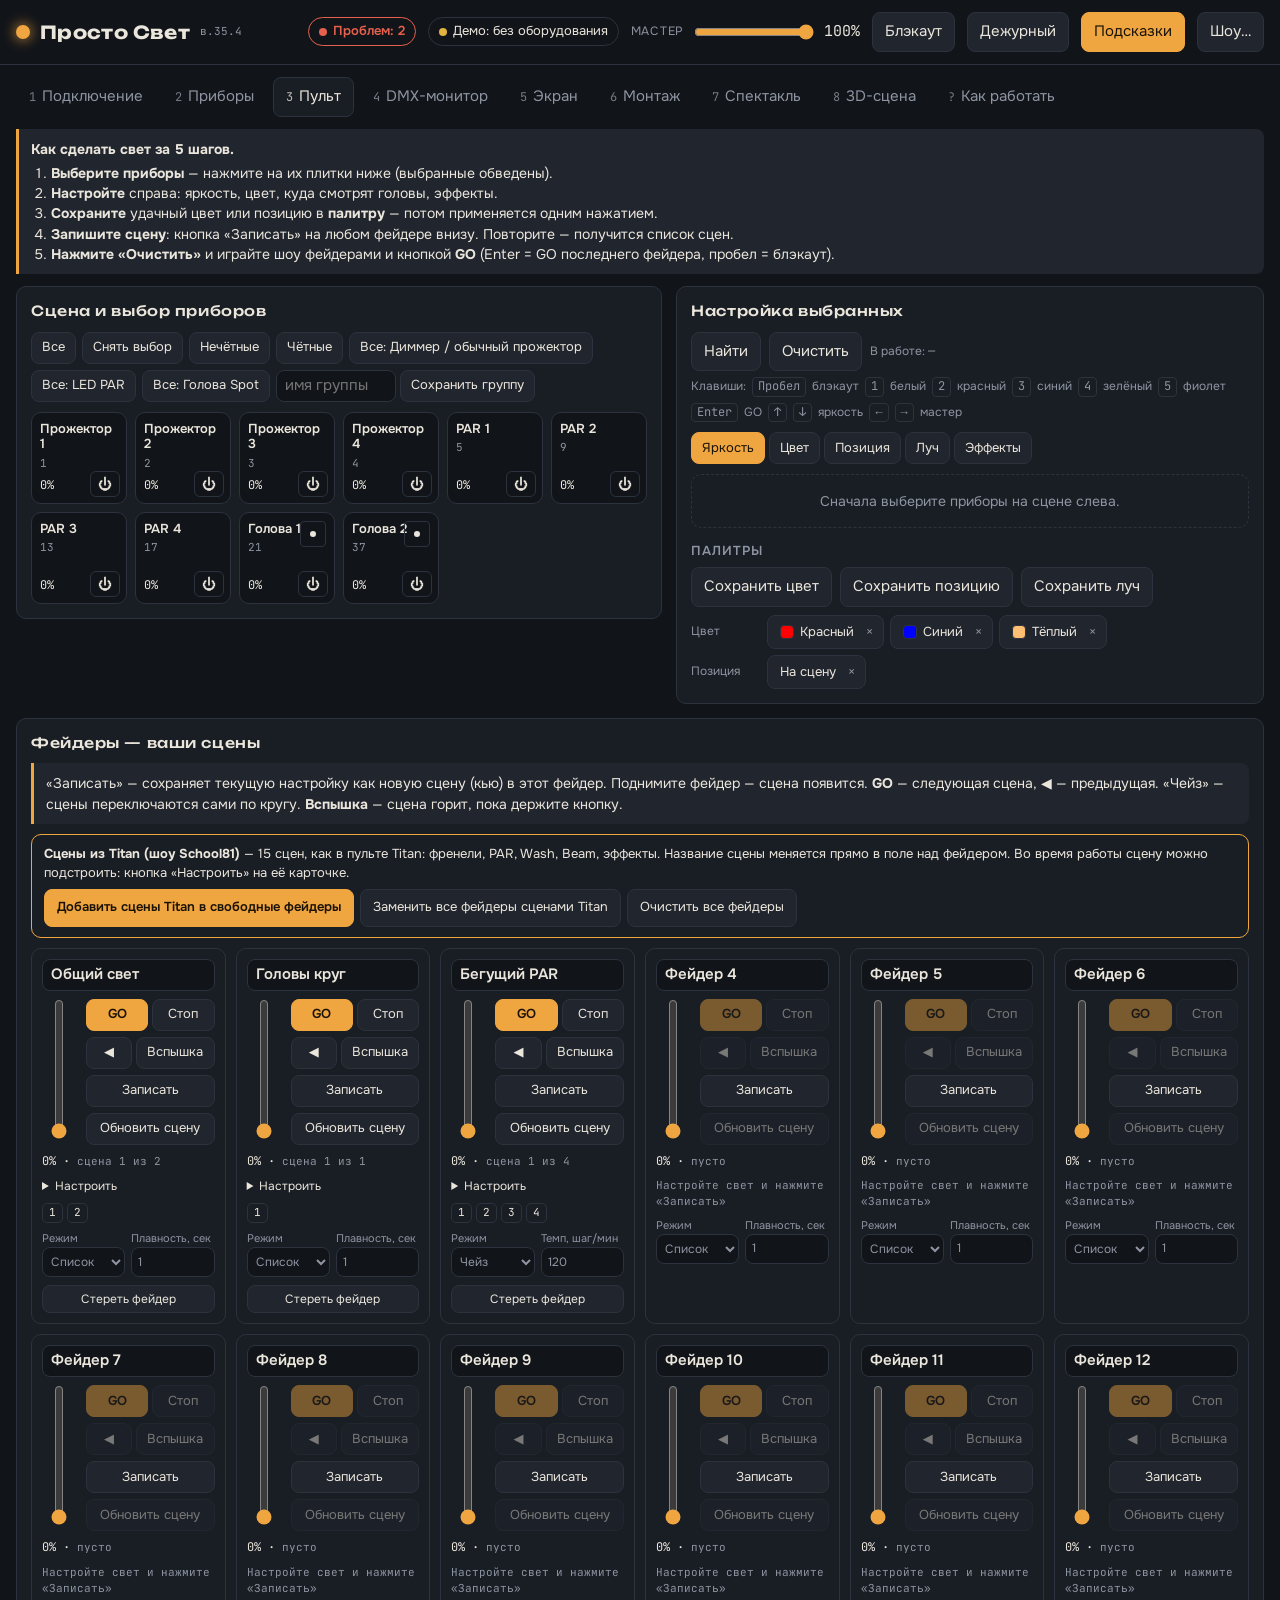
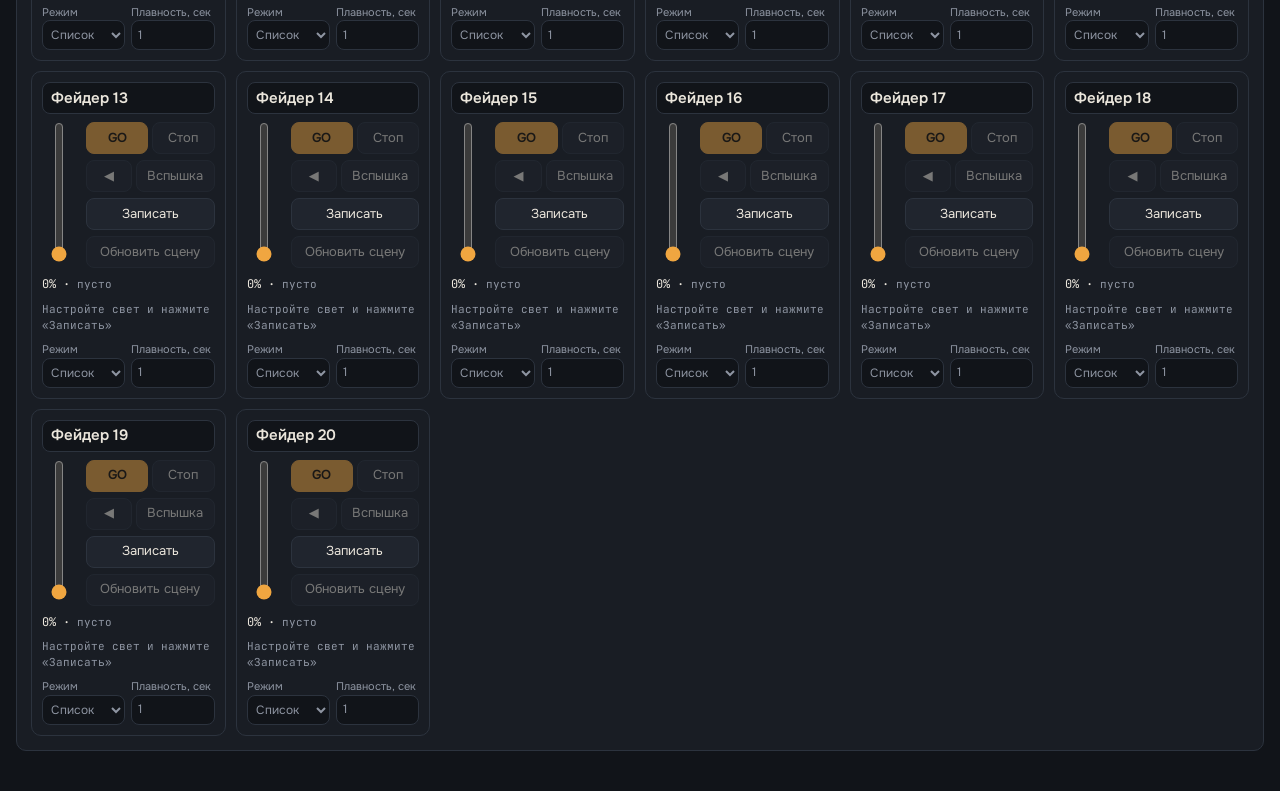
==== svet/index.html @ 353c9a04 "Add files via upload" ====
<!doctype html>
<html lang="ru">
<head>
<meta charset="utf-8">
<meta name="viewport" content="width=device-width,initial-scale=1,viewport-fit=cover">
<title>Просто Свет</title>
<link rel="stylesheet" href="fonts/fonts.css">
<style>
/* Пульт: тёмный зал, янтарь лампы накаливания как акцент. Шапка с мастером, вкладки по шагам работы, внизу — фейдеры. */
:root{
  --bg:#111419; --panel:#191d24; --panel2:#20252e; --line:#2c333e;
  --fg:#ebe6dc; --muted:#8e95a2; --accent:#f0a640; --accent-ink:#1a1206;
  --ok:#5cc08b; --warn:#e3b23c; --bad:#e5604d; --info:#6fa8dc;
  --f-display:"Unbounded","Onest",system-ui,sans-serif;
  --f-body:"Onest",system-ui,-apple-system,"Segoe UI",Roboto,sans-serif;
  --f-mono:"JetBrains Mono",ui-monospace,Consolas,monospace;
  --r:10px;
  color-scheme:dark;
}
[hidden]{display:none!important}
html,body{background:var(--bg);color:var(--fg)}
body{margin:0}
body{font-family:var(--f-body);font-size:15px;line-height:1.45;padding-inline:16px;padding-block:0 40px}
*{box-sizing:border-box}
h1,h2,h3{margin:0;text-wrap:balance}
button,input,select,textarea{font:inherit;color:inherit}
button{cursor:pointer;background:var(--panel2);border:1px solid var(--line);border-radius:8px;padding:8px 12px;min-height:38px}
button:hover{border-color:var(--muted)}
button:focus-visible,input:focus-visible,select:focus-visible,textarea:focus-visible{outline:2px solid var(--accent);outline-offset:2px}
button.primary{background:var(--accent);color:var(--accent-ink);border-color:var(--accent);font-weight:600}
button.danger{border-color:var(--bad);color:var(--bad)}
button.on{background:var(--accent);color:var(--accent-ink);border-color:var(--accent)}
button:disabled{opacity:.45;cursor:not-allowed}
input[type=number],input[type=text],select,textarea{background:var(--bg);border:1px solid var(--line);border-radius:8px;padding:7px 9px;min-height:38px}
input[type=range]{accent-color:var(--accent);width:100%}
.mono{font-family:var(--f-mono);font-variant-numeric:tabular-nums}
.muted{color:var(--muted)}
.row{display:flex;gap:8px;flex-wrap:wrap;align-items:center}
.stack{display:flex;flex-direction:column;gap:10px}

/* шапка */
header.top{position:sticky;top:env(safe-area-inset-top,0px);z-index:20;background:var(--bg);display:flex;flex-wrap:wrap;gap:12px;align-items:center;padding-block:12px;border-bottom:1px solid var(--line);margin-inline:-16px;padding-inline:16px}
.brand{font-family:var(--f-display);font-weight:700;font-size:18px;letter-spacing:.02em;display:flex;align-items:center;gap:10px;margin-right:auto}
.brand .lamp{width:14px;height:14px;border-radius:50%;background:var(--accent);box-shadow:0 0 14px var(--accent)}
.chip{display:inline-flex;align-items:center;gap:6px;border:1px solid var(--line);border-radius:999px;padding:4px 10px;font-size:13px;white-space:nowrap}
.chip .dot{width:8px;height:8px;border-radius:50%;background:var(--muted)}
.chip.ok .dot{background:var(--ok)} .chip.warn .dot{background:var(--warn)} .chip.bad .dot{background:var(--bad)}
.gm{display:flex;align-items:center;gap:8px;min-width:200px}
.gm label{font-size:12px;letter-spacing:.06em;text-transform:uppercase;color:var(--muted)}
.gm input{width:120px}
#bo.on{background:var(--bad);border-color:var(--bad);color:#fff}

nav.tabs{display:flex;gap:6px;flex-wrap:wrap;padding-block:12px}
nav.tabs button{background:transparent;border-color:transparent;color:var(--muted)}
nav.tabs button .n{font-family:var(--f-mono);font-size:12px;margin-right:6px;opacity:.8}
nav.tabs button[aria-selected=true]{color:var(--fg);border-color:var(--line);background:var(--panel)}

section.tab{display:none} section.tab.active{display:block}
.panel{background:var(--panel);border:1px solid var(--line);border-radius:var(--r);padding:14px;min-width:0}
.panel h2{font-family:var(--f-display);font-size:14px;font-weight:500;letter-spacing:.04em;margin-bottom:10px;display:flex;align-items:center;gap:8px}
.panel h3{font-size:13px;font-weight:600;color:var(--muted);text-transform:uppercase;letter-spacing:.07em;margin:4px 0 6px}
.xtc{display:flex;gap:10px;flex-wrap:wrap;background:#141416;border:1px solid var(--line);border-radius:12px;padding:10px}
.xtc .xl{display:flex;flex-direction:column;gap:6px;flex:1 1 520px;min-width:0}.xtc .xs{display:flex;flex-direction:column;gap:10px;width:190px}
.xtc .xr{display:grid;grid-template-columns:repeat(9,minmax(0,1fr));gap:5px}.xtc .xr2{display:grid;grid-template-columns:repeat(2,1fr);gap:5px}
.xk{font-size:11px;line-height:1.15;padding:5px 3px;min-height:34px;border-radius:7px;overflow:hidden;text-overflow:ellipsis;word-break:break-word}
.xk.enc{border-radius:999px;min-height:40px}.xk.fd{min-height:92px;background:var(--panel2)}.xk.main{border-color:var(--accent)}.xk.on{outline:2px solid var(--accent);outline-offset:1px}
.how{border-left:3px solid var(--accent);background:var(--panel2);border-radius:0 8px 8px 0;padding:10px 12px;font-size:14px;margin-bottom:12px}
.how ol{margin:4px 0 0;padding-left:20px}
.how.hidden{display:none}
body.nohelp .how{display:none}

.grid-main{display:grid;grid-template-columns:minmax(0,1.1fr) minmax(0,1fr);gap:14px;align-items:start}
@media (max-width:900px){.grid-main{grid-template-columns:1fr}}

/* сцена */
.stage{display:grid;grid-template-columns:repeat(auto-fill,minmax(92px,1fr));gap:8px}
.fx{position:relative;border:1px solid var(--line);border-radius:10px;padding:8px;background:var(--bg);text-align:left;min-height:92px;display:flex;flex-direction:column;gap:4px;overflow:hidden}
.fx .beam{position:absolute;inset:0;opacity:0;pointer-events:none}
.fx .nm{position:relative;font-weight:600;font-size:13px;line-height:1.2}
.fx .ad{position:relative;font-family:var(--f-mono);font-size:11px;color:var(--muted)}
.fx .lvl{position:relative;font-family:var(--f-mono);font-size:12px;margin-top:auto}
.fx.sel{border-color:var(--accent);box-shadow:inset 0 0 0 2px var(--accent)}
.fx .pw{position:absolute;right:6px;bottom:6px;min-width:30px;height:26px;padding:0 6px;display:flex;align-items:center;justify-content:center;border:1px solid var(--line);border-radius:6px;background:var(--bg);font-size:14px;line-height:1;cursor:pointer;z-index:2}
.fx .pw:hover{border-color:var(--fg)}
.fx .pw.on{background:#c0392b;border-color:#c0392b;color:#fff;font:700 10px/1 var(--f-mono);letter-spacing:.04em}
.fx.off .nm,.fx.off .ad,.fx.off .lvl{opacity:.4;text-decoration:line-through}
.fx.off{border-style:dashed}
.fx .pt{position:absolute;right:8px;top:8px;width:26px;height:26px;border:1px solid var(--line);border-radius:4px}
.fx .pt i{position:absolute;width:6px;height:6px;border-radius:50%;background:var(--fg);transform:translate(-50%,-50%)}
.selbar{display:flex;gap:6px;flex-wrap:wrap;margin-bottom:10px}
.selbar button{min-height:32px;padding:4px 10px;font-size:13px}

/* программер */
.attr{display:grid;grid-template-columns:120px minmax(0,1fr) 74px;gap:8px;align-items:center;font-size:13px}
.attr .v{font-family:var(--f-mono);font-size:12px;text-align:right;color:var(--muted)}
.attr .v b{color:var(--accent);font-weight:600}
@media (max-width:520px){.attr{grid-template-columns:90px minmax(0,1fr) 64px}}
.swatches{display:grid;grid-template-columns:repeat(auto-fill,minmax(42px,1fr));gap:6px}
.cpick{display:flex;flex-direction:column;gap:8px}
.cprev{height:56px;border-radius:10px;border:1px solid var(--line);display:flex;align-items:flex-end;justify-content:flex-end;padding:4px 8px}
.cprev span{font:12px var(--f-mono);background:rgba(0,0,0,.55);color:#fff;border-radius:4px;padding:1px 6px}
input.huebar{-webkit-appearance:none;appearance:none;height:16px;border-radius:8px;background:linear-gradient(90deg,#f00,#ff0,#0f0,#0ff,#00f,#f0f,#f00)}
input.huebar::-webkit-slider-thumb{-webkit-appearance:none;width:20px;height:20px;border-radius:50%;background:#fff;border:2px solid #000}
.sw{height:38px;border-radius:8px;border:1px solid var(--line);padding:0;font-size:10px}
.xy{position:relative;width:100%;max-width:260px;aspect-ratio:1;border:1px solid var(--line);border-radius:10px;background:
  linear-gradient(var(--line) 1px,transparent 1px) 0 0/25% 25%,linear-gradient(90deg,var(--line) 1px,transparent 1px) 0 0/25% 25%,var(--bg);touch-action:none;cursor:crosshair}
.xy i{position:absolute;width:18px;height:18px;border-radius:50%;background:var(--accent);transform:translate(-50%,-50%);box-shadow:0 0 0 3px rgba(240,166,64,.3)}
.subtabs{display:flex;gap:4px;flex-wrap:wrap;margin-bottom:10px}
.subtabs button{min-height:32px;padding:4px 10px;font-size:13px}
.empty{color:var(--muted);font-size:14px;padding:16px;text-align:center;border:1px dashed var(--line);border-radius:10px}

/* палитры */
.pals{display:flex;flex-wrap:wrap;gap:6px}
.pal{display:inline-flex;align-items:center;gap:6px;min-height:34px;padding:4px 6px 4px 10px;font-size:13px}
.pal .s{width:14px;height:14px;border-radius:4px;border:1px solid var(--line)}
.pal .x{border:0;background:none;min-height:auto;padding:0 4px;color:var(--muted)}

/* плейбеки */
.pbs{display:grid;grid-template-columns:repeat(auto-fill,minmax(172px,1fr));gap:10px}
.pb{background:var(--panel);border:1px solid var(--line);border-radius:var(--r);padding:10px;display:flex;flex-direction:column;gap:8px;min-width:0}
.pb.live{border-color:var(--accent)}
.pb input.name{width:100%;font-weight:600;min-height:32px;padding:4px 8px}
.pb .mid{display:flex;gap:10px;align-items:stretch}
.pb .fader{writing-mode:vertical-lr;direction:rtl;width:34px;height:140px;margin:0}
.pb .btns{display:flex;flex-direction:column;gap:6px;flex:1;min-width:0}
.pb .btns button{min-height:32px;padding:4px 6px;font-size:13px}
.pb .info{font-family:var(--f-mono);font-size:11px;color:var(--muted)}
.pb .lv{font-family:var(--f-mono);font-size:12px}
.pb .opt{display:grid;grid-template-columns:1fr 1fr;gap:6px;font-size:11px;color:var(--muted)}
.pb .opt input{width:100%;min-height:30px;padding:3px 6px;font-size:12px}
.cuelist{display:flex;flex-wrap:wrap;gap:4px}
.cuelist span{font-family:var(--f-mono);font-size:11px;border:1px solid var(--line);border-radius:5px;padding:1px 6px}
.cuelist span.cur{background:var(--accent);color:var(--accent-ink);border-color:var(--accent)}

/* таблицы */
.tblwrap{overflow-x:auto}
table{border-collapse:collapse;width:100%;font-size:14px}
th,td{border-bottom:1px solid var(--line);padding:7px 8px;text-align:left;white-space:nowrap}
th{font-size:12px;color:var(--muted);text-transform:uppercase;letter-spacing:.06em;font-weight:500}
td input[type=number]{width:80px;min-height:32px}
td input[type=text]{width:150px;min-height:32px}
tr.conflict td{color:var(--bad)}

/* монитор */
.dmxgrid{display:grid;grid-template-columns:repeat(auto-fill,minmax(44px,1fr));gap:3px}
.dmxgrid div{font-family:var(--f-mono);font-size:10px;border-radius:4px;padding:3px;background:var(--bg);border:1px solid var(--line);line-height:1.15}
.dmxgrid div b{display:block;font-size:12px;color:var(--fg);font-weight:600}
.dmxgrid div.used{border-color:#3e4756;background:var(--panel2)}
.dmxgrid div.hot b{color:var(--accent)}

/* подключение */
.cards{display:grid;grid-template-columns:repeat(auto-fit,minmax(240px,1fr));gap:12px}
.card{background:var(--panel);border:1px solid var(--line);border-radius:var(--r);padding:14px;display:flex;flex-direction:column;gap:8px}
.card h3{font-family:var(--f-display);font-size:14px;font-weight:500;margin:0;text-transform:none;letter-spacing:.02em;color:var(--fg)}
.card p{margin:0;font-size:14px}
.card .tag{font-size:11px;letter-spacing:.07em;text-transform:uppercase;color:var(--muted)}
.card button{margin-top:auto}
.card.active{border-color:var(--ok)}
.decide{display:grid;gap:8px;margin-top:6px}
.decide div{display:grid;grid-template-columns:minmax(0,1fr) minmax(0,1fr);gap:10px;border-bottom:1px solid var(--line);padding-block:8px;font-size:14px}
@media (max-width:600px){.decide div{grid-template-columns:1fr}}
.alert{border:1px solid var(--warn);color:var(--warn);border-radius:8px;padding:10px 12px;font-size:14px}

.modal{position:fixed;inset:0;background:rgba(0,0,0,.6);display:flex;align-items:center;justify-content:center;padding:16px;z-index:50}
.modal .box{background:var(--panel);border:1px solid var(--line);border-radius:12px;padding:16px;width:min(640px,100%);display:flex;flex-direction:column;gap:10px;max-height:90vh;overflow:auto}
.modal textarea{width:100%;min-height:220px;font-family:var(--f-mono);font-size:12px}
.toast{position:fixed;left:50%;bottom:calc(20px + env(safe-area-inset-bottom,0px));transform:translateX(-50%);background:var(--panel2);border:1px solid var(--line);border-radius:10px;padding:10px 16px;z-index:60;font-size:14px}
.kbd{font-family:var(--f-mono);font-size:12px;border:1px solid var(--line);border-radius:4px;padding:0 5px}
/* экран */
.scr-top{display:flex;flex-wrap:wrap;gap:8px;align-items:center}
.scr-top .gm input{width:110px}
.comp-wrap{overflow-x:auto;padding-bottom:6px}
.comp{display:grid;gap:6px;min-width:max-content}
.comp .lh{display:flex;flex-direction:column;gap:4px;background:var(--panel2);border:1px solid var(--line);border-radius:8px;padding:6px;width:190px}
.comp .lh input[type=text]{min-height:28px;padding:2px 6px;font-size:13px;font-weight:600;width:100%}
.comp .lh .row{gap:4px;flex-wrap:nowrap}
.comp .lh .row button{white-space:nowrap}
.comp .lh button{min-height:26px;padding:0 7px;font-size:12px}
.comp .lh input[type=range]{width:100%}
.comp .lh.live{border-color:var(--accent)}
.comp .ch{min-height:34px;padding:2px 6px;font-weight:700;font-family:var(--f-mono);font-size:13px}
.comp .ch.live{background:var(--accent);color:var(--accent-ink);border-color:var(--accent)}
.cell{position:relative;width:128px;height:80px;border:1px dashed var(--line);border-radius:8px;background:var(--bg);overflow:hidden;cursor:pointer;user-select:none}
.cell.full{border-style:solid}
.cell .th{position:absolute;inset:0;background-size:cover;background-position:center}
.cell .nm{position:absolute;left:0;right:0;bottom:0;padding:14px 6px 4px;font-size:11px;font-weight:600;color:#fff;background:linear-gradient(transparent,rgba(0,0,0,.85));white-space:nowrap;overflow:hidden;text-overflow:ellipsis}
.cell .tr{position:absolute;right:4px;top:4px;font-size:10px;font-family:var(--f-mono);background:rgba(0,0,0,.65);color:#fff;border-radius:4px;padding:0 4px}
.cell.live{border-color:var(--accent);box-shadow:inset 0 0 0 3px var(--accent)}
.cell.sel{outline:2px solid var(--fg);outline-offset:2px}
.cell.over{border-color:var(--ok);background:rgba(92,192,139,.15)}
.cell.missing .th{opacity:.25}
.cell.missing::after{content:"нет файла";position:absolute;left:6px;top:6px;font-size:10px;color:var(--warn)}
.cell .plus{position:absolute;inset:0;display:flex;align-items:center;justify-content:center;color:var(--muted);font-size:11px;opacity:.6;text-align:center;padding:4px}
.scr-grid{display:grid;grid-template-columns:minmax(0,1.3fr) minmax(0,1fr);gap:14px;align-items:start;margin-top:14px}
@media (max-width:1100px){.scr-grid{grid-template-columns:1fr}}
.strip-wrap{position:relative;display:flex;align-items:center;gap:6px}
.strip-wrap.drop{outline:2px dashed var(--ok);outline-offset:4px;border-radius:10px;background:rgba(92,192,139,.08)}
.strip{display:flex;gap:10px;overflow-x:auto;scroll-behavior:smooth;padding:4px 2px 10px;flex:1;min-width:0;scroll-snap-type:x proximity}
.strip-nav{flex:none;width:40px;min-height:96px;font-size:26px;padding:0}
.bf{position:relative;flex:none;width:168px;aspect-ratio:16/10;border:1px solid var(--line);border-radius:8px;overflow:hidden;background:var(--bg);cursor:pointer;scroll-snap-align:start}
.bf .th{position:absolute;inset:0;background-size:cover;background-position:center}
.bf .nm{position:absolute;left:0;right:0;bottom:0;font-size:11px;font-weight:600;padding:14px 6px 4px;color:#fff;background:linear-gradient(transparent,rgba(0,0,0,.85));white-space:nowrap;overflow:hidden;text-overflow:ellipsis}
.bf .kind{position:absolute;left:5px;top:5px;font-size:9px;font-family:var(--f-mono);background:rgba(0,0,0,.6);color:#fff;border-radius:4px;padding:1px 4px}
.bf .x{position:absolute;right:4px;top:4px;min-height:24px;height:24px;width:24px;padding:0;font-size:14px;line-height:1;background:rgba(0,0,0,.7);border-color:transparent;color:#fff;border-radius:6px}
.bf .x.danger{background:var(--bad);width:auto;padding:0 6px;font-size:11px}
.bf .used{position:absolute;left:5px;bottom:24px;font-size:9px;font-family:var(--f-mono);background:var(--accent);color:var(--accent-ink);border-radius:4px;padding:0 4px}
.bf.armed{outline:3px solid var(--accent);outline-offset:-1px}
.bf.missing .th{opacity:.3}
.cell.target .plus{color:var(--accent);opacity:1}
.preview{position:relative;width:100%;aspect-ratio:16/9;border-radius:10px;overflow:hidden;background:#000;border:1px solid var(--line)}
.insp .attr{grid-template-columns:110px minmax(0,1fr) 64px}
.insp select{min-height:32px;padding:3px 6px;font-size:13px;width:100%}
.insp h3{margin-top:10px}
/* монтаж */
.ed-top,.ed-trans{display:flex;flex-wrap:wrap;gap:8px;align-items:center}
.ed-top select{min-width:220px;max-width:100%}
.ed-trans{margin-top:14px}
.ed-sep{width:1px;align-self:stretch;background:var(--line);margin:0 4px}
.ed-clock{font-size:28px;font-weight:600;font-variant-numeric:tabular-nums;line-height:1;min-width:150px}
.ed-clock small{font-size:.5em;color:var(--muted);font-weight:400;margin-left:6px}
#edPlay{min-width:120px;font-weight:600}
.ed-zoom input{width:120px}
.ed-panel{margin-top:14px}
.ed-tl{display:grid;grid-template-columns:118px minmax(0,1fr);border:1px solid var(--line);border-radius:8px;overflow:hidden;background:var(--bg)}
.ed-labels{border-right:1px solid var(--line);background:var(--panel2)}
.ed-labels div{display:flex;align-items:center;padding:0 8px;font-size:12px;font-weight:600;border-bottom:1px solid var(--line);white-space:nowrap;overflow:hidden;text-overflow:ellipsis;cursor:pointer}
.ed-labels div.cur{color:var(--accent)}
.ed-labels div small{font-weight:400;color:var(--muted);margin-left:4px}
.ed-scroll{overflow-x:auto;overflow-y:hidden;position:relative;scrollbar-width:thin}
.ed-inner{position:relative}
.ed-lane{position:relative;border-bottom:1px solid var(--line);touch-action:none}
.ed-lane.cur{background:rgba(240,166,64,.05)}
.ed-lane.target{background:rgba(92,192,139,.08);cursor:copy}
.ed-lane canvas{position:sticky;left:0;display:block}
.ed-h-ruler{height:30px;cursor:pointer;background:var(--panel)}
.ed-h-audio{height:64px;cursor:pointer}
.ed-h-light,.ed-h-layer{height:58px}
.ed-lane.drop{background:rgba(92,192,139,.15)}
.blk{position:absolute;top:4px;bottom:4px;border:1px solid rgba(255,255,255,.25);border-radius:6px;overflow:hidden;cursor:grab;user-select:none;background:#2a3140;min-width:3px}
.blk .th{position:absolute;inset:0;background-size:auto 100%;background-repeat:repeat-x;opacity:.55}
.blk .nm{position:absolute;left:6px;right:6px;top:3px;font-size:11px;font-weight:600;color:#fff;white-space:nowrap;overflow:hidden;text-overflow:ellipsis;text-shadow:0 1px 2px #000}
.blk .tm{position:absolute;left:6px;bottom:3px;font-size:10px;font-family:var(--f-mono);color:#fff;opacity:.85;white-space:nowrap;text-shadow:0 1px 2px #000}
.blk .fd{position:absolute;left:0;top:0;bottom:0;background:linear-gradient(90deg,rgba(0,0,0,.55),transparent);pointer-events:none}
.blk::before,.blk::after{content:"";position:absolute;top:0;bottom:0;width:6px;cursor:ew-resize;z-index:2}
.blk::before{left:0} .blk::after{right:0}
.blk.sel{border:2px solid var(--fg);box-shadow:0 0 0 2px rgba(0,0,0,.6)}
.blk.live{box-shadow:inset 0 0 0 2px var(--accent)}
.blk.missing .th{opacity:.15}
.blk.drag{cursor:grabbing;opacity:.9;z-index:5}
.mkr{position:absolute;top:0;height:30px;transform:translateX(-1px);cursor:pointer;z-index:3}
.mkr i{position:absolute;left:0;top:0;bottom:0;width:2px;background:var(--info)}
.mkr span{position:absolute;left:3px;top:2px;font-size:10px;line-height:1.2;background:var(--info);color:#06121f;padding:0 4px;border-radius:3px;white-space:nowrap;max-width:140px;overflow:hidden;text-overflow:ellipsis}
.mkr.sel span{background:var(--fg)}
.mline{position:absolute;top:30px;bottom:0;width:1px;background:var(--info);opacity:.35;pointer-events:none}
.ed-head{position:absolute;top:0;bottom:0;width:2px;margin-left:-1px;background:var(--accent);pointer-events:none;z-index:6}
.ed-head::before{content:"";position:absolute;top:0;left:-5px;border:6px solid transparent;border-top-color:var(--accent)}
.ed-tools{margin-top:10px}
.ed-empty-lane{position:absolute;left:8px;top:50%;transform:translateY(-50%);font-size:12px;color:var(--muted);pointer-events:none;white-space:nowrap}
#edPrevSlot .preview{margin:0}
.ed-times{display:grid;grid-template-columns:repeat(3,minmax(0,1fr));gap:6px}
.ed-times label{display:flex;flex-direction:column;gap:2px;font-size:12px;color:var(--muted)}
.ed-times input{width:100%;font-family:var(--f-mono)}
.ed-times input.bad{border-color:var(--bad)}
@media (max-width:640px){.ed-tl{grid-template-columns:76px minmax(0,1fr)} .ed-clock{font-size:22px;min-width:120px}}
/* проверка перед показом */
.ready{margin-bottom:14px}
.ready-list{display:grid;grid-template-columns:repeat(auto-fill,minmax(300px,1fr));gap:8px}
.rd{display:grid;grid-template-columns:22px minmax(0,1fr) auto;gap:8px;align-items:start;border:1px solid var(--line);border-radius:8px;padding:8px 10px;background:var(--bg)}
.rd .ic{width:20px;height:20px;border-radius:50%;display:flex;align-items:center;justify-content:center;font-size:12px;font-weight:700;margin-top:1px;background:var(--panel2);color:var(--muted)}
.rd.ok .ic{background:var(--ok);color:#06140c} .rd.warn .ic{background:var(--warn);color:#1a1206} .rd.bad .ic{background:var(--bad);color:#fff}
.rd.bad{border-color:var(--bad)} .rd.warn{border-color:rgba(227,178,60,.6)}
.rd.off{opacity:.6}
.rd b{display:block;font-size:14px}
.rd small{display:block;font-size:12px;color:var(--muted);line-height:1.35;margin-top:2px}
.rd button{min-height:30px;padding:2px 10px;font-size:13px;white-space:nowrap}
#readyChip{cursor:pointer;background:transparent;min-height:auto;font-weight:600}
#readyChip.bad{border-color:var(--bad);color:var(--bad)} #readyChip.ok{border-color:var(--ok);color:var(--ok)} #readyChip.warn{border-color:var(--warn);color:var(--warn)}
#readyChip.alarm{animation:blink 1s steps(2) infinite}
/* спектакль */
.play-head{display:flex;flex-wrap:wrap;gap:16px;align-items:center}
.clock{font-family:var(--f-mono);font-variant-numeric:tabular-nums;font-size:clamp(34px,7vw,60px);font-weight:600;letter-spacing:.02em;line-height:1}
.clock small{font-size:.4em;color:var(--muted);font-weight:400;margin-left:8px}
.state{display:inline-flex;align-items:center;gap:8px;border:1px solid var(--line);border-radius:999px;padding:6px 14px;font-weight:600}
.state i{width:10px;height:10px;border-radius:50%;background:var(--muted)}
.state.rec{border-color:var(--bad);color:var(--bad)} .state.rec i{background:var(--bad);animation:blink 1s steps(2) infinite}
.state.play{border-color:var(--ok);color:var(--ok)} .state.play i{background:var(--ok)}
.state.pause{border-color:var(--warn);color:var(--warn)} .state.pause i{background:var(--warn)}
@keyframes blink{50%{opacity:.2}}
.bar{position:relative;height:46px;border:1px solid var(--line);border-radius:10px;background:var(--bg);cursor:pointer;overflow:hidden;margin-top:14px;touch-action:none}
.bar .fill{position:absolute;inset:0 auto 0 0;background:rgba(240,166,64,.18)}
.bar .head{position:absolute;top:0;bottom:0;width:2px;background:var(--accent)}
.bar .mk{position:absolute;bottom:0;width:1px;height:40%;background:var(--muted);opacity:.7}
.bar .lbl{position:absolute;top:4px;left:8px;font-size:12px;color:var(--muted);font-family:var(--f-mono)}
.bigbtns{display:flex;flex-wrap:wrap;gap:10px;margin-top:14px}
#tlList tr.cur td{background:rgba(240,166,64,.12)}
#tlList td.nm{cursor:pointer;white-space:normal;min-width:180px}
#tlList td.nm b{display:block}
.bigbtns button{min-height:52px;padding:10px 20px;font-size:16px;font-weight:600}
button.rec{background:var(--bad);border-color:var(--bad);color:#fff}
button.go{background:var(--ok);border-color:var(--ok);color:#06140c}
@media (prefers-reduced-motion:reduce){*{transition:none!important;animation:none!important}}
/* 3D-сцена */
.v3grid{display:grid;grid-template-columns:minmax(0,1fr) 360px;gap:14px;align-items:start}
@media (max-width:1050px){.v3grid{grid-template-columns:1fr}}
#v3Wrap{position:relative;background:#000;border:1px solid var(--line);border-radius:var(--r);overflow:hidden;height:calc(100vh - 250px);min-height:420px}
#v3Wrap:fullscreen{height:100vh;border:0;border-radius:0}
#v3Canvas{position:absolute;inset:0}#v3Canvas canvas{display:block;width:100%;height:100%;outline:none;cursor:grab;touch-action:none}
#v3Hud{position:absolute;left:12px;right:150px;bottom:10px;display:flex;gap:14px;flex-wrap:wrap;font-size:12px;color:#d6d9df;pointer-events:none;text-shadow:0 1px 3px #000}
#v3Msg{position:absolute;inset:0;display:flex;align-items:center;justify-content:center;pointer-events:none}
.v3tr{position:absolute;right:10px;bottom:8px;display:flex;gap:4px}.v3tr button{min-height:32px;padding:4px 10px;background:rgba(20,22,28,.85)}
.v3f{display:grid;grid-template-columns:minmax(96px,1.1fr) minmax(70px,1.4fr) 62px 14px;gap:6px;align-items:center;font-size:13px}
.v3f input[type=number]{width:62px;min-height:30px;padding:2px 4px}.v3f i{font-style:normal;color:var(--muted);font-size:12px}
.v3sub{font-size:12px;color:var(--muted);text-transform:uppercase;letter-spacing:.05em;margin-top:6px}
details.panel summary{cursor:pointer}
.v3venues{padding:6px;border:1px solid var(--line);border-radius:10px;background:var(--panel)}.v3venues button[data-ven]{max-width:280px;overflow:hidden;text-overflow:ellipsis;white-space:nowrap}
#v3Mon{position:absolute;top:10px;right:10px;width:180px;z-index:2;border:1px solid rgba(255,255,255,.18);border-radius:6px;overflow:hidden;opacity:.85;transition:opacity .3s}
#v3Mon .preview{margin:0;width:100%;aspect-ratio:16/9;height:auto;min-height:0;border:0;border-radius:0}
#v3Mon:hover{opacity:1}
body.v3dark #v3Wrap{border-color:#000}body.v3dark #v3Hud{opacity:0}body.v3dark #v3Mon{opacity:.08}body.v3dark #v3Mon:hover{opacity:.9}
body.v3dark .v3tr{opacity:.15;transition:opacity .3s}body.v3dark .v3tr:hover{opacity:1}
</style>

<link rel="manifest" href="manifest.webmanifest">
<meta name="theme-color" content="#0f1115">
<link rel="icon" href="icon-192.png">
<link rel="apple-touch-icon" href="icon-192.png">
<meta name="apple-mobile-web-app-capable" content="yes">
</head>
<body>
<header class="top">
  <div class="brand"><span class="lamp"></span>Просто Свет <span class="mono muted" style="font-size:11px;font-weight:400;letter-spacing:0" title="Версия программы">в.35.4</span></div>
  <span id="tlBar" class="row" hidden style="gap:6px">
    <button id="tlChip" class="state rec" title="Открыть вкладку «Спектакль»" style="min-height:34px;padding:4px 12px"><i></i><span id="tlChipTxt" class="mono"></span></button>
    <button id="tlBarPause" style="min-height:34px;padding:4px 10px" title="Пауза / продолжить">❚❚</button>
    <button id="tlBarStop" style="min-height:34px;padding:4px 10px" title="Стоп">■</button>
  </span>
  <button id="readyChip" class="chip warn" type="button" title="Проверка перед показом"><span class="dot"></span>Проверяю…</button>
  <span id="outChip" class="chip warn" title="Куда идёт сигнал"><span class="dot"></span><span id="outTxt">Демо: без оборудования</span></span>
  <div class="gm"><label for="gm">Мастер</label><input id="gm" type="range" min="0" max="100" value="100"><span id="gmv" class="mono">100%</span></div>
  <button id="bo" title="Мгновенно погасить весь свет (Пробел)">Блэкаут</button>
  <button id="standbyBtn" title="Аварийный / дежурный свет: тёплый белый на PAR и френелях">Дежурный</button>
  <button id="linkChip" class="chip ok" hidden type="button">🔗 Звук</button>
  <button id="helpBtn" class="on" title="Показывать подсказки">Подсказки</button>
  <button id="installBtn" class="primary" hidden title="Поставить программу на рабочий стол">Установить</button>
  <button id="fileBtn">Шоу…</button>
</header>

<nav class="tabs" role="tablist">
  <button role="tab" data-tab="connect" aria-selected="false"><span class="n">1</span>Подключение</button>
  <button role="tab" data-tab="patch" aria-selected="false"><span class="n">2</span>Приборы</button>
  <button role="tab" data-tab="desk" aria-selected="true"><span class="n">3</span>Пульт</button>
  <button role="tab" data-tab="monitor" aria-selected="false"><span class="n">4</span>DMX-монитор</button>
  <button role="tab" data-tab="screen" aria-selected="false"><span class="n">5</span>Экран</button>
  <button role="tab" data-tab="edit" aria-selected="false"><span class="n">6</span>Монтаж</button>
  <button role="tab" data-tab="play" aria-selected="false"><span class="n">7</span>Спектакль</button>
  <button role="tab" data-tab="stage3d" aria-selected="false"><span class="n">8</span>3D-сцена</button>
  <button role="tab" data-tab="help" aria-selected="false"><span class="n">?</span>Как работать</button>
</nav>

<!-- 1. ПОДКЛЮЧЕНИЕ -->
<section class="tab" id="tab-connect">
  <div class="how"><b>Что здесь делать.</b> Выберите, через что компьютер говорит с приборами, и нажмите «Подключить». Если не знаете — посмотрите таблицу ниже. Без оборудования работает «Демо»: свет виден на экране.
  </div>
  <div id="serialWarn" class="alert" hidden></div>
  <div class="cards" style="margin-top:12px">
    <div class="card" data-out="pro">
      <span class="tag">USB → DMX</span>
      <h3>Enttec DMX USB Pro и похожие</h3>
      <p>Коробочка с USB с одной стороны и разъёмом XLR с другой. На корпусе часто написано «USB Pro», «DMXking ultraDMX», «Eurolite USB-DMX512 PRO».</p>
      <button class="primary" data-connect="pro">Подключить USB Pro</button>
    </div>
    <div class="card" data-out="open">
      <span class="tag">USB → DMX, дешёвые</span>
      <h3>Open DMX (FTDI)</h3>
      <p>Простой кабель или коробочка без своего процессора: «Open DMX USB», «Eurolite USB-DMX512» (не PRO), китайские USB-DMX на чипе FTDI.</p>
      <button class="primary" data-connect="open">Подключить Open DMX</button>
    </div>
    <div class="card" data-out="udmx">
      <span class="tag">USB → DMX</span>
      <h3>uDMX</h3>
      <p>Маленький адаптер, в «Информации о системе» Mac называется <b>uDMX</b>. Его нет в списке портов — он подключается отдельной кнопкой.</p>
      <button class="primary" data-connect="udmx">Подключить uDMX</button>
    </div>
    <div class="card" data-out="ws">
      <span class="tag">Сеть</span>
      <h3>Art-Net узел по сети</h3>
      <p>Приборы подключены к коробке с сетевым кабелем (Art-Net node). Нужна маленькая программа-мост <span class="mono">artnet_bridge.py</span> — она в комплекте.</p>
      <div class="row"><input id="wsUrl" type="text" value="ws://localhost:8765" style="flex:1;min-width:0" aria-label="Адрес моста"></div>
      <button class="primary" data-connect="ws">Подключить мост</button>
    </div>
    <div class="card" data-out="demo">
      <span class="tag">Без оборудования</span>
      <h3>Демо</h3>
      <p>Сигнал никуда не идёт. Удобно, чтобы научиться и заранее подготовить шоу дома.</p>
      <button data-connect="demo">Работать в демо</button>
    </div>
  </div>

  <div class="panel" style="margin-top:14px" id="line2Panel">
    <h2>Линия 2 — второй USB-кабель</h2>
    <p class="muted" style="margin:0 0 10px;font-size:14px">Если приборы второй линии (например, френели) подключены своим проводом, воткните для них второй USB-DMX-кабель и подключите его здесь. Первый кабель — линия 1, второй — линия 2. Провода линий тогда не соединяйте в один.</p>
    <div class="row"><button class="primary" data-connect2="open">Подключить второй Open DMX</button><button data-connect2="pro">Второй USB Pro</button><button id="out2Off" hidden>Отключить</button><span id="out2Txt" class="muted" style="font-size:14px"></span></div>
  </div>
  <div class="panel" style="margin-top:14px" id="midiPanel">
    <h2>Ручной пульт (MIDI)</h2>
    <p class="muted" style="margin:0 0 10px;font-size:14px">Behringer X-Touch и другие MIDI-контроллеры двигают фейдеры и нажимают кнопки этой программы. Свет они сами не включают: сигнал на приборы всё равно идёт через адаптер выше.</p>
    <div class="row"><button class="primary" id="midiConnect">Подключить MIDI-пульт</button><span id="midiStatus" class="muted" style="font-size:14px">Не подключён</span></div>
    <div id="midiWiz" class="how" style="margin-top:10px" hidden></div>
    <div class="row" style="margin-top:10px">
      <button id="midiWizard">Быстрая настройка</button>
      <select id="midiFn" aria-label="Что назначить"></select><button id="midiLearn">Назначить</button>
      <button id="midiReset">Сбросить назначения</button>
    </div>
    <div class="tblwrap" style="margin-top:10px"><table id="midiTbl"></table></div>
    <h3 style="margin:18px 0 6px">Behringer X-Touch Compact</h3>
    <p class="muted" style="margin:0 0 8px;font-size:14px">Готовая раскладка: работает сразу после «Подключить MIDI-пульт», ничего назначать не надо. Нажмите на любую кнопку на картинке — выберете, что она делает, и подпишете по-своему. Кнопки на пульте светятся, когда их сцена включена, фейдеры сами встают на место.</p>
    <div class="row"><label class="row"><input type="checkbox" id="xtcOn" checked> раскладка включена</label><button id="xtcFind">Найти кнопку на пульте</button><button id="xtcPrint">Распечатать подписи</button><label class="row muted" style="font-size:13px">шаг <input id="xtcMm" type="number" min="20" max="60" value="37" style="width:56px"> мм</label><button id="xtcReset">Вернуть как было</button></div>
    <div id="xtcBox" style="margin-top:10px"></div>
  </div>

  <div class="panel" style="margin-top:14px">
    <h2>Как понять, что у вас</h2>
    <p class="muted" style="margin:0 0 6px">Посмотрите, что стоит между компьютером и первым прибором (DMX-кабель с разъёмами XLR идёт от прибора к прибору по цепочке).</p>
    <div class="decide">
      <div><span>Из компьютера идёт USB в коробочку, из неё XLR к приборам. На коробочке написано Enttec, DMXking, «PRO»</span><b>→ USB Pro</b></div>
      <div><span>USB-кабель или коробочка без надписи PRO, дешёвая, «Open DMX», FTDI</span><b>→ Open DMX. Не заработает — попробуйте USB Pro</b></div>
      <div><span>Из компьютера идёт сетевой кабель (как интернет) в коробку с выходами XLR</span><b>→ Art-Net узел через мост</b></div>
      <div><span>Ключ или коробка Avolites: T1, T2, Titan Go-ключ, крыло Avolites</span><b>→ С этой программой не работает. Используйте инструкцию к Titan Go или купите USB-DMX адаптер (Enttec USB Pro ≈ 100–150 €)</b></div>
      <div><span>Пульт или сетевой свитч без USB и XLR-коробок</span><b>→ Спросите техника площадки, какой там DMX-интерфейс</b></div>
    </div>
  </div>
</section>

<!-- 2. ПРИБОРЫ -->
<section class="tab" id="tab-patch">
  <div class="how"><b>Что здесь делать.</b> Расскажите программе, какие приборы висят и на каком адресе.
    <ol>
      <li>Посмотрите на дисплей прибора: там стоит <b>адрес</b> (например <span class="mono">A001</span>, <span class="mono">d-001</span>) и <b>режим</b> — сколько каналов (<span class="mono">4CH</span>, <span class="mono">9CH</span>, <span class="mono">16CH</span>).</li>
      <li>Выберите похожий тип с тем же числом каналов, укажите адрес и количество, нажмите «Добавить».</li>
      <li>Если подходящего типа нет — создайте свой в блоке «Свой тип прибора» по инструкции к прибору.</li>
      <li>Адреса приборов не должны пересекаться. Красная строка — пересечение.</li>
    </ol>
  </div>
  <div class="grid-main">
    <div class="panel">
      <h2>Добавить приборы</h2>
      <div class="stack">
        <label class="stack" style="gap:4px"><span class="muted">Тип прибора</span><select id="addType"></select></label>
        <div class="row">
          <label class="stack" style="gap:4px"><span class="muted">Сколько штук</span><input id="addCount" type="number" min="1" max="64" value="1"></label>
          <label class="stack" style="gap:4px"><span class="muted">Линия</span><select id="addLine"><option value="1">1 (DMX-A)</option><option value="2">2 (DMX-B)</option></select></label>
          <label class="stack" style="gap:4px"><span class="muted">Первый адрес</span><input id="addAddr" type="number" min="1" max="512" value="1"></label>
          <label class="stack" style="gap:4px;flex:1;min-width:140px"><span class="muted">Название</span><input id="addName" type="text" placeholder="например, Голова"></label>
        </div>
        <p id="addHint" class="muted" style="margin:0;font-size:13px"></p>
        <div class="row"><button class="primary" id="addBtn">Добавить</button></div>
      </div>
    </div>
    <div class="panel">
      <h2>Свой тип прибора</h2>
      <p class="muted" style="margin:0 0 10px;font-size:13px">Откройте инструкцию к прибору, найдите таблицу «DMX channels» для вашего режима и повторите её здесь: канал 1, канал 2 и так далее.</p>
      <div class="stack">
        <input id="profName" type="text" placeholder="Название, например «Голова Beam 230 16CH»">
        <div id="profChans" class="stack" style="gap:6px"></div>
        <div class="row"><button id="profAddCh">+ канал</button><button class="primary" id="profSave">Сохранить тип</button></div>
      </div>
    </div>
  </div>
  <div class="panel" style="margin-top:14px">
    <h2>Мои приборы <span id="patchCount" class="muted mono" style="font-size:12px"></span></h2>
    <div class="tblwrap"><table id="patchTbl"></table></div>
  </div>
</section>

<!-- 3. ПУЛЬТ -->
<section class="tab active" id="tab-desk">
  <div class="how" id="quick"><b>Как сделать свет за 5 шагов.</b>
    <ol>
      <li><b>Выберите приборы</b> — нажмите на их плитки ниже (выбранные обведены).</li>
      <li><b>Настройте</b> справа: яркость, цвет, куда смотрят головы, эффекты.</li>
      <li><b>Сохраните</b> удачный цвет или позицию в <b>палитру</b> — потом применяется одним нажатием.</li>
      <li><b>Запишите сцену</b>: кнопка «Записать» на любом фейдере внизу. Повторите — получится список сцен.</li>
      <li><b>Нажмите «Очистить»</b> и играйте шоу фейдерами и кнопкой <b>GO</b> (Enter = GO последнего фейдера, пробел = блэкаут).</li>
    </ol>
  </div>
  <div class="grid-main">
    <div class="panel">
      <h2>Сцена и выбор приборов</h2>
      <div class="selbar" id="selbar"></div>
      <div class="stage" id="stage"></div>
    </div>
    <div class="panel" id="progPanel">
      <h2>Настройка выбранных <span id="selCount" class="muted mono" style="font-size:12px"></span></h2>
      <div class="row" style="margin-bottom:10px">
        <button id="locateBtn" title="Включить выбранные белым, головы в центр">Найти</button>
        <button id="clearBtn" title="Убрать все ручные настройки">Очистить</button>
        <span class="muted" style="font-size:12px">В работе: <span id="progInfo" class="mono">—</span></span>
      </div>
      <div class="row muted" style="font-size:12px;gap:6px;margin:-4px 0 10px">Клавиши: <span class="kbd">Пробел</span> блэкаут <span class="kbd">1</span> белый <span class="kbd">2</span> красный <span class="kbd">3</span> синий <span class="kbd">4</span> зелёный <span class="kbd">5</span> фиолет <span class="kbd">Enter</span> GO <span class="kbd">↑</span><span class="kbd">↓</span> яркость <span class="kbd">←</span><span class="kbd">→</span> мастер</div>
      <div class="subtabs" id="progTabs">
        <button data-pt="int" class="on">Яркость</button>
        <button data-pt="col">Цвет</button>
        <button data-pt="pos">Позиция</button>
        <button data-pt="beam">Луч</button>
        <button data-pt="fx">Эффекты</button>
      </div>
      <div id="progBody"></div>
      <h3 style="margin-top:14px">Палитры</h3>
      <div class="row" style="margin-bottom:8px">
        <button data-savepal="col">Сохранить цвет</button>
        <button data-savepal="pos">Сохранить позицию</button>
        <button data-savepal="beam">Сохранить луч</button>
      </div>
      <div id="pals" class="stack" style="gap:6px"></div>
    </div>
  </div>
  <div class="panel" style="margin-top:14px">
    <h2>Фейдеры — ваши сцены</h2>
    <div class="how" style="margin-bottom:10px">«Записать» — сохраняет текущую настройку как новую сцену (кью) в этот фейдер. Поднимите фейдер — сцена появится. <b>GO</b> — следующая сцена, <b>◀</b> — предыдущая. «Чейз» — сцены переключаются сами по кругу. <b>Вспышка</b> — сцена горит, пока держите кнопку.</div>
    <div id="t81Box" style="margin-bottom:10px;padding:10px 12px;border:1px solid var(--accent);border-radius:var(--r);font-size:13px"><b>Сцены из Titan (шоу School81)</b> — 15 сцен, как в пульте Titan: френели, PAR, Wash, Beam, эффекты. Название сцены меняется прямо в поле над фейдером. Во время работы сцену можно подстроить: кнопка «Настроить» на её карточке.
      <div class="row" style="margin-top:6px;gap:6px;flex-wrap:wrap"><button id="t81Add" class="primary">Добавить сцены Titan в свободные фейдеры</button><button id="t81All">Заменить все фейдеры сценами Titan</button><button id="pbClearAll">Очистить все фейдеры</button></div></div>
    <div class="pbs" id="pbs"></div>
  </div>
</section>

<!-- 4. МОНИТОР -->
<section class="tab" id="tab-monitor">
  <div class="how"><b>Что здесь видно.</b> Все 512 каналов DMX и что сейчас уходит на приборы. Подсвечены каналы, занятые приборами. «Проверка канала» помогает найти прибор: поднимите канал — и посмотрите, что зажглось.</div>
  <div class="panel" style="margin-bottom:14px">
    <h2>Проверка канала</h2>
    <div class="row">
      <label class="row">Линия <select id="monLine"><option value="1">1</option><option value="2">2</option></select></label>
      <label class="row">Канал <input id="testCh" type="number" min="1" max="512" value="1"></label>
      <input id="testVal" type="range" min="0" max="255" value="0" style="flex:1;min-width:160px" aria-label="Значение канала">
      <span id="testV" class="mono">0</span>
      <button id="testOff">Выключить проверку</button>
    </div>
  </div>
  <div class="panel"><div class="dmxgrid" id="dmxgrid"></div></div>
</section>

<!-- 5. ЭКРАН -->
<section class="tab" id="tab-screen">
  <div class="how"><b>Экран — как в Resolume, только проще.</b>
    <ol>
      <li><b>Выберите папку</b> с видео и картинками — они появятся в ленте «Файлы». Листайте её стрелками ‹ › или колёсиком мыши. × на файле — убрать его из списка.</li>
      <li><b>Щёлкните по файлу, потом по ячейке</b> — файл ляжет туда (или просто перетащите). Если сначала выбрать ячейку правой кнопкой, файлы будут ложиться подряд по кадрам. Строки — слои (верхний слой лежит поверх нижних). Столбцы — кадры: кнопка с номером кадра включает сразу все его клипы.</li>
      <li><b>Щелчок по ячейке</b> — показать клип на экране. <b>Правая кнопка</b> — только выбрать, чтобы настроить. Справа внизу настройки клипа: переход, размер, положение, поворот, прозрачность.</li>
      <li><b>Копировать:</b> тащите ячейку с зажатым Alt (Option на Mac) или Ctrl/⌘+C → Ctrl/⌘+V. <b>Delete</b> — очистить ячейку. Без Alt ячейка переносится.</li>
      <li>Нажмите <b>«Открыть экран»</b>, перетащите окно на проектор и щёлкните по нему. Запись на вкладке «Спектакль» запоминает и свет, и экран.</li>
    </ol>
  </div>
  <div class="panel scr-top">
    <button class="primary" id="mPickDir">Выбрать папку…</button>
    <button id="mReconnect" hidden></button>
    <button id="mAddFiles">Добавить файлы…</button>
    <input id="mFiles" type="file" accept="video/*,image/*" multiple hidden>
    <span style="flex:1"></span>
    <span id="scrState" class="chip warn"><span class="dot"></span><span id="scrStateTxt">Окно экрана не открыто</span></span>
    <button class="primary" id="mOpen">Открыть экран</button>
    <button id="mTest" title="На 5 секунд показать на экране яркую тестовую картинку">Проверить экран</button>
    <button id="mOpen2">На второй экран</button>
    <button id="mClearAll">Убрать всё</button>
    <button id="mBlack">Затемнить</button>
    <div class="gm"><label for="mMaster">Яркость</label><input id="mMaster" type="range" min="0" max="100" value="100"><span id="mMasterV" class="mono">100%</span></div>
  </div>
  <div class="panel" style="margin-top:14px">
    <h2>Файлы <span id="mCount" class="muted mono" style="font-size:12px"></span> <span id="mArmTxt" class="muted" style="font-size:12px;font-family:var(--f-body);letter-spacing:0;font-weight:400">— щёлкните по файлу, потом по ячейке. Файлы или целую папку можно перетащить сюда с компьютера.</span></h2>
    <div class="strip-wrap">
      <button class="strip-nav" id="stripL" aria-label="Листать влево">‹</button>
      <div class="strip" id="bin"></div>
      <button class="strip-nav" id="stripR" aria-label="Листать вправо">›</button>
    </div>
  </div>
  <div class="panel" style="margin-top:14px">
    <h2>Композиция <span id="mDirName" class="muted" style="font-size:12px;font-family:var(--f-body);letter-spacing:0"></span></h2>
    <div class="comp-wrap"><div class="comp" id="comp"></div></div>
    <div class="row" style="margin-top:8px"><button id="mAddCol">+ Кадр</button><button id="mAddLayer">+ Слой</button></div>
  </div>
  <div class="scr-grid">
    <div class="panel stack">
      <h2>Что на экране</h2>
      <div class="preview" id="preview"></div>
      <div id="mLiveList" class="muted" style="font-size:13px"></div>
      <p class="muted" style="font-size:12px;margin:0">Звук видео идёт из окна экрана. Если звука нет — щёлкните один раз по окну экрана.</p>
    </div>
    <div class="panel insp" id="insp"></div>
  </div>
</section>

<!-- 6. МОНТАЖ -->
<section class="tab" id="tab-edit">
  <div class="how"><b>Монтаж — как в видеоредакторе: картинки и свет раскладываются по времени под запись спектакля.</b>
    <ol>
      <li>Нажмите <b>«Новый монтаж»</b> и <b>«Выбрать запись спектакля…»</b> — сверху появится звуковая дорожка. Программа запомнит файл, второй раз выбирать не надо.</li>
      <li><b>Слушайте:</b> ▶ или <b>пробел</b> — играть/пауза. Щелчок по линейке или звуку — перейти в это место. Нажимайте <b>M</b> на нужных словах — появятся метки, к ним удобно прилипать.</li>
      <li><b>Экран:</b> щёлкните по файлу в ленте внизу, потом по дорожке слоя — картинка ляжет с этого места. Тяните блок за середину, чтобы сдвинуть, за край — чтобы удлинить. Точное время (например <b>4:43</b>) — в настройках блока справа.</li>
      <li><b>Свет:</b> выставьте свет на вкладке «Пульт», вернитесь сюда и нажмите <b>«+ Свет с пульта»</b> — блок ляжет с курсора. Плавность включения — в настройках блока.</li>
      <li>Клавиши: <b>[</b> и <b>]</b> — начало и конец выбранного блока по курсору, <b>S</b> — разрезать, <b>Delete</b> — удалить, <b>Ctrl/⌘+C / V</b> — копировать и вставить на курсор, <b>← →</b> — на секунду (с Shift — на 10). На спектакле: вкладка «Спектакль» → выберите монтаж → <b>«Старт»</b>.</li>
    </ol>
  </div>
  <div class="panel ed-top">
    <select id="edPick" aria-label="Какой монтаж"></select>
    <button id="edNew" class="primary">+ Новый монтаж</button>
    <button id="edDup">Копия</button>
    <span class="ed-sep"></span>
    <button id="edAudioBtn">Выбрать запись спектакля…</button>
    <span id="edAudioName" class="muted" style="font-size:13px"></span>
  </div>
  <div id="edBody">
  <div class="panel ed-trans">
    <button id="edHome" title="В начало (Home)" aria-label="В начало">⏮</button>
    <button id="edPlay" class="go" title="Играть / пауза (пробел)">▶ Играть</button>
    <div class="ed-clock mono"><span id="edTime">00:00.0</span><small id="edTotal">/ 00:00</small></div>
    <label class="row ed-goto" style="gap:6px"><span class="muted" style="font-size:13px">Перейти к</span><input id="edGoto" type="text" inputmode="decimal" placeholder="4:43" style="width:84px"></label>
    <span class="ed-sep"></span>
    <button id="edMark" title="Метка на месте курсора (M)">⚑ Метка</button>
    <button id="edSnap" class="on" title="Блоки прилипают к курсору, меткам и друг к другу">Прилипать</button>
    <div class="row ed-zoom" style="gap:6px"><button id="edZoomOut" aria-label="Мельче">−</button><input id="edZoom" type="range" min="0" max="100" value="40" aria-label="Масштаб времени"><button id="edZoomIn" aria-label="Крупнее">+</button></div>
  </div>
  <div class="panel ed-panel">
    <div class="ed-tl">
      <div class="ed-labels" id="edLabels"></div>
      <div class="ed-scroll" id="edScroll"><div class="ed-inner" id="edInner"></div></div>
    </div>
    <div class="row ed-tools">
      <button id="edAddLight" class="primary" title="Взять свет, который сейчас на сцене, и положить блок с места курсора">+ Свет с пульта</button>
      <button id="edAddDark" title="Блок, в котором весь свет погашен">+ Темнота</button>
      <span class="ed-sep"></span>
      <span id="edHint" class="muted" style="font-size:13px"></span>
      <span style="flex:1"></span>
      <button id="edProgClear" hidden title="Пока на пульте выставлен свет, он перекрывает монтаж">Очистить пульт</button>
    </div>
  </div>
  <div class="panel" style="margin-top:14px">
    <h2>Файлы <span id="edArmTxt" class="muted" style="font-size:12px;font-family:var(--f-body);letter-spacing:0;font-weight:400"></span></h2>
    <div class="strip-wrap">
      <button class="strip-nav" id="edStripL" aria-label="Листать влево">‹</button>
      <div class="strip" id="edBin"></div>
      <button class="strip-nav" id="edStripR" aria-label="Листать вправо">›</button>
    </div>
  </div>
  <div class="scr-grid">
    <div class="panel insp" id="edInsp"></div>
    <div class="panel stack">
      <h2>Экран сейчас</h2>
      <div id="edPrevSlot"></div>
      <div class="row"><button id="edOpenOut">Открыть экран</button><span class="muted" style="font-size:12px">Окно для проектора — то же, что на вкладке «Экран».</span></div>
    </div>
  </div>
  </div>
  <div id="edEmpty" class="panel empty" hidden style="margin-top:14px;padding:30px;text-align:center"></div>
</section>

<!-- 7. СПЕКТАКЛЬ -->
<section class="tab" id="tab-play">
  <div class="panel ready" id="readyPanel">
    <div class="row" style="justify-content:space-between;align-items:center;margin-bottom:8px">
      <h2 style="margin:0">Проверка перед показом</h2>
      <span id="readySum" class="state"><i></i><span id="readySumTxt">Проверяю…</span></span>
    </div>
    <div id="readyList" class="ready-list"></div>
    <p class="muted" style="font-size:12px;margin:8px 0 0">Обновляется само каждую секунду. Программа видит, что сигнал уходит из ноутбука; дошёл ли он до приборов — проверьте глазами на прогоне.</p>
  </div>
  <div class="how"><b>Как записать весь спектакль за один раз.</b>
    <ol>
      <li><b>По желанию</b> выберите фонограмму спектакля — тогда свет будет идти точно по музыке.</li>
      <li>Нажмите <b>«Записать новый спектакль»</b> и ведите свет и экран так, как на живом показе: фейдеры, GO, X-Touch, цвета клавишами 1–5, пробел-блэкаут, клипы на вкладке «Экран». Программа запоминает всё, что вы делаете, и когда.</li>
      <li>В конце нажмите <b>«Стоп»</b>. Если выбрана фонограмма, запись остановится сама, когда кончится музыка. Запись сохраняется сама.</li>
      <li>На спектакле выберите запись в списке «Мои спектакли» и нажмите <b>«Старт»</b> — весь свет пойдёт сам, секунда в секунду. Ошиблись в каком-то месте? Поставьте паузу чуть раньше ошибки и нажмите <b>«Перезаписать отсюда»</b> — получится новая версия, старая останется.</li>
      <li>Во время записи и спектакля можно открыть вкладку <b>«Пульт»</b>: там видно, как горит каждый прибор, а в шапке — время и кнопки «Пауза» и «Стоп».</li>
    </ol>
  </div>
  <div class="panel">
    <div class="play-head">
      <div class="clock" id="pClock">00:00<small id="pTotal">/ 00:00</small></div>
      <span class="state" id="pState"><i></i><span id="pStateTxt">Записи нет</span></span>
    </div>
    <div class="bar" id="pBar" title="Нажмите, чтобы перейти к этому месту"><div class="fill" id="pFill"></div><div id="pMarks"></div><div class="head" id="pHead"></div><span class="lbl" id="pLbl"></span></div>
    <div class="bigbtns">
      <button class="go" id="pStart">▶ Старт</button>
      <button id="pPause">❚❚ Пауза</button>
      <button id="pStop">■ Стоп</button>
      <button id="pHome">⏮ В начало</button>
      <button class="rec" id="pRec">● Записать новый спектакль</button>
      <button id="pPunch" title="Стереть всё после текущего места и записать заново">● Перезаписать отсюда</button>
    </div>
  </div>
  <div class="panel" style="margin-top:14px">
    <h2>Мои спектакли <span id="tlCount" class="muted mono" style="font-size:12px"></span></h2>
    <p class="muted" style="font-size:13px;margin:0 0 10px">Каждая запись сохраняется отдельно и не стирает прошлые. Нажмите на запись, чтобы выбрать её для «Старт». «Перезаписать отсюда» создаёт новую версию, оригинал остаётся.</p>
    <div class="tblwrap"><table id="tlList"></table></div>
  </div>
  <div class="panel" style="margin-top:14px">
    <h2>Фонограмма <span class="muted" style="font-size:12px;font-family:var(--f-body)">необязательно</span></h2>
    <div class="row">
      <label class="row" style="gap:8px"><button id="pAudioBtn" type="button">Выбрать музыку…</button><input id="pAudio" type="file" accept="audio/*" hidden></label>
      <span id="pAudioName" class="muted" style="font-size:14px">Не выбрана. Без фонограммы свет идёт по секундомеру.</span>
      <button id="pAudioOff" hidden>Убрать</button>
    </div>
    <p class="muted" style="font-size:13px;margin:10px 0 0">Программа запоминает выбранную музыку в этом браузере и в следующий раз подключит её сама. Если в другом браузере или на другом компьютере — выберите тот же файл ещё раз. Громкость — в системе компьютера.</p>
  </div>
</section>

<!-- 8. 3D-СЦЕНА -->
<section class="tab" id="tab-stage3d">
  <div class="how"><b>3D-модель зала.</b> Здесь видно, как свет и экран выглядят из зала. <b>Щёлкните по любому креслу</b> — сядете на это место. Щёлкните по прибору (Shift или Ctrl — по нескольким) — справа сразу настраиваются их яркость, цвет, позиция голов и эффекты, а ниже — где прибор висит и куда светит. Всё, что вы делаете на пульте, в монтаже и в спектакле, показывается здесь сразу; на экране — то же, что идёт на LED-экран.</div>
  <div class="v3grid">
    <div class="stack" style="gap:8px;min-width:0">
      <div id="v3Venues" class="row v3venues" style="gap:6px;flex-wrap:wrap;align-items:center"></div>
      <div class="row" style="gap:6px;flex-wrap:wrap">
        <button data-v3cam="center">Из центра зала</button><button data-v3cam="front">Первый ряд</button><button data-v3cam="back">Последний ряд</button><button data-v3cam="side">Сбоку</button>
        <button data-v3cam="stage">Со сцены</button><button data-v3cam="free">Свободная камера</button><button data-v3cam="top">Сверху</button>
        <span style="flex:1"></span><button id="v3Dark" title="Погасить всё в зале: остаются только сцена, свет и экран">🌑 Темнота в зале</button><button id="v3Full" title="На весь экран (Esc — выйти)">⛶ На весь экран</button>
      </div>
      <div id="v3Wrap"><div id="v3Canvas"></div><div id="v3Mon" title="Что сейчас идёт на экран"></div><div id="v3Hud"></div><div id="v3Msg" class="muted"></div>
        <div class="v3tr"><button id="v3Play" title="Спектакль: старт / пауза">▶ ❚❚</button><button id="v3Stop" title="Стоп">■</button><button id="v3Home" title="В начало">⏮</button></div>
      </div>
    </div>
    <div class="stack" style="gap:12px;min-width:0">
      <div class="panel"><h2>Выбор приборов</h2><div id="v3SelSlot"></div><p class="muted" style="font-size:12px;margin:8px 0 0">Или щёлкните по прибору в 3D; <b>Shift / Ctrl + щелчок</b> — несколько.</p></div>
      <div id="v3ProgSlot"></div>
      <div class="panel"><h2>Где висит и куда светит</h2><div id="v3Fix" class="stack" style="gap:6px"></div></div>
      <details class="panel"><summary><b>Вид: дым, свет в зале, экран</b></summary><div id="v3View" class="stack" style="gap:6px;margin-top:10px"></div></details>
      <details class="panel"><summary><b>Размеры зала и сцены</b></summary><p class="muted" style="font-size:12px;margin:8px 0">Сейчас размеры примерные — по фото. Если знаете точные, поправьте: модель перестроится сразу.</p><div id="v3Room" class="stack" style="gap:6px"></div></details>
    </div>
  </div>
</section>

<!-- 6. СПРАВКА -->
<section class="tab" id="tab-help">
  <div class="grid-main">
    <div class="panel stack">
      <h2>Словарь</h2>
      <p style="margin:0"><b>DMX</b> — провод и язык, по которому пульт управляет светом. Один провод = одна «вселенная» = 512 каналов.</p>
      <p style="margin:0"><b>Адрес</b> — номер первого канала прибора. Прибор с 4 каналами и адресом 5 занимает каналы 5, 6, 7, 8. Следующему ставьте 9.</p>
      <p style="margin:0"><b>Режим (4CH, 16CH)</b> — сколько каналов занимает прибор. Должен совпадать с типом в программе.</p>
      <p style="margin:0"><b>Pan / Tilt</b> — поворот головы влево-вправо и вверх-вниз.</p>
      <p style="margin:0"><b>Затвор (Shutter)</b> — шторка или строб. Если голова не светит при яркости 100% — подвиньте затвор.</p>
      <p style="margin:0"><b>Палитра</b> — сохранённый цвет, позиция или луч. Работает на любом выбранном приборе.</p>
      <p style="margin:0"><b>Кью (сцена)</b> — записанное состояние света. Кью-лист — несколько кью подряд, переключаются кнопкой GO.</p>
      <p style="margin:0"><b>Чейз</b> — кью-лист, который сам переключается по кругу с заданной скоростью.</p>
      <p style="margin:0"><b>HTP / LTP</b> — яркость с разных фейдеров складывается «у кого больше» (HTP). Цвет и позиция берутся с того фейдера, который подняли последним (LTP).</p>
      <p style="margin:0"><b>Программер</b> — то, что вы сейчас настраиваете вручную. Он всегда сильнее фейдеров. «Очистить» — отдать свет фейдерам.</p>
    </div>
    <div class="panel stack">
      <h2>Если что-то не работает</h2>
      <p style="margin:0"><b>Ничего не светит.</b> Проверьте: Мастер вверху на 100%, Блэкаут выключен, в шапке зелёная точка «Подключено». На приборе горит индикатор DMX.</p>
      <p style="margin:0"><b>Прибор делает не то</b> (меняет цвет вместо яркости). Не совпадает адрес или режим. Сравните дисплей прибора с вкладкой «Приборы».</p>
      <p style="margin:0"><b>Голова не светит.</b> Поставьте яркость 100% и подвигайте «Затвор» на вкладке «Луч» — у многих голов свет открывается только в определённом диапазоне.</p>
      <p style="margin:0"><b>Свет мигает или дёргается.</b> На последнем приборе цепочки поставьте терминатор (заглушку 120 Ом). Не делайте «тройники» на DMX-кабеле.</p>
      <p style="margin:0"><b>Кнопка «Подключить» не работает.</b> Откройте файл <span class="mono">svet-prosto.html</span> в Google Chrome или Microsoft Edge на компьютере. Safari и Firefox не умеют работать с USB-портами.</p>
      <h2 style="margin-top:8px">Клавиши</h2>
      <p style="margin:0"><span class="kbd">Пробел</span> — блэкаут (включить / выключить).</p>
      <p style="margin:0"><span class="kbd">1</span> белый · <span class="kbd">2</span> красный · <span class="kbd">3</span> синий · <span class="kbd">4</span> зелёный · <span class="kbd">5</span> фиолетовый — для выбранных приборов, а если ничего не выбрано, для всех.</p>
      <p style="margin:0"><span class="kbd">↑</span> <span class="kbd">↓</span> — ярче / темнее на 5% (с Shift — на 1%): выбранные приборы, а если ничего не выбрано — все, что горят. <span class="kbd">←</span> <span class="kbd">→</span> — общий мастер. На вкладке «Монтаж» стрелки ← → двигают курсор времени.</p>
      <p style="margin:0"><span class="kbd">Enter</span> — GO последнего использованного фейдера. <span class="kbd">Esc</span> — снять выбор. <span class="kbd">Ctrl</span>+<span class="kbd">A</span> на сцене — выбрать все.</p>
      <h2 style="margin-top:8px">Значок на рабочем столе</h2>
      <p style="margin:0">Запустите мост и откройте в Chrome или Edge адрес <span class="mono">localhost:8766</span>. В шапке появится кнопка <b>«Установить»</b> — нажмите её. Программа откроется в своём окне, а значок появится в меню «Пуск» на Windows или в Launchpad и Dock на Mac.</p>
      <p style="margin:0">Если кнопки нет: меню Chrome (три точки) → «Трансляция, сохранение и отправка» → «Установить страницу как приложение». В Edge: меню → «Приложения» → «Установить этот сайт как приложение».</p>
    </div>
  </div>
</section>

<div id="modal" class="modal" hidden><div class="box" id="modalBox"></div></div>
<div id="toast" class="toast" hidden></div>
<input id="fileIn" type="file" accept=".json,.zip,application/json,application/zip" hidden>

<script id="spOutScript">
// ---------- общий проигрыватель экрана (используется и в окне экрана, и в предпросмотре) ----------
window.makeRenderer=function(root,opt){
  opt=opt||{}; if(getComputedStyle(root).position==='static') root.style.position='relative'; root.style.overflow='hidden'; root.style.background='#000';
  const shade=document.createElement('div'); shade.style.cssText='position:absolute;inset:0;background:#000;opacity:0;pointer-events:none;z-index:100000';
  root.appendChild(shade);
  const files=new Map(), urls=new Map(), layers=new Map(); let master=1, black=false;
  const url=n=>{ if(!urls.has(n)){const f=files.get(n); if(!f) return null; urls.set(n,URL.createObjectURL(f))} return urls.get(n) };
  function setFiles(list){ for(const f of list||[]){ if(files.get(f.name)!==f){ if(urls.has(f.name)){URL.revokeObjectURL(urls.get(f.name));urls.delete(f.name)} files.set(f.name,f) } } }
  function layer(id,z){ let L=layers.get(id); if(!L){ const d=document.createElement('div'); d.style.cssText='position:absolute;inset:0;pointer-events:none'; root.insertBefore(d,shade); L={el:d,cur:null}; layers.set(id,L) } if(z!=null) L.el.style.zIndex=z; return L }
  function setLayers(list){ const ids=new Set(list.map(l=>l.id)); for(const [id,L] of layers) if(!ids.has(id)){ if(L.cur) kill(L.cur); L.el.remove(); layers.delete(id) }
    list.forEach(l=>{ const L=layer(l.id,l.z); L.el.style.opacity=l.opacity }) }
  function shadeTo(f){ shade.style.transition='opacity '+f+'s linear'; shade.style.opacity=black?1:(1-master) }
  function kill(w){ const m=w.firstChild; try{m&&m.pause&&m.pause()}catch(e){} if(m) m.removeAttribute('src'); w.remove() }
  function fadeOut(w,d){ if(!d){kill(w);return} w.style.transition='opacity '+d+'s linear'; w.style.opacity=0; setTimeout(()=>kill(w),d*1000+80) }
  function applyProps(w,c){ const m=w.firstChild; if(!m) return;
    m.style.objectFit=c.fit||'cover';
    m.style.transform='translate('+(c.x||0)+'%,'+(c.y||0)+'%) rotate('+(c.rot||0)+'deg) scale('+((c.scale==null?100:c.scale)/100)+')';
    m.style.opacity=(c.opacity==null?100:c.opacity)/100;
    if(m.tagName==='VIDEO'){ m.playbackRate=c.speed||1; m.loop=(c.loop||'loop')==='loop' } }
  function trigger(msg){
    const c=msg.clip, L=layer(msg.layer,msg.z), u=url(c.file); if(!u) return;
    const w=document.createElement('div'); w.style.cssText='position:absolute;inset:0;overflow:hidden;transform-origin:50% 50%';
    const v=c.kind!=='image', el=document.createElement(v?'video':'img');
    el.style.cssText='position:absolute;inset:0;width:100%;height:100%;transform-origin:50% 50%';
    w.appendChild(el); applyProps(w,c);
    if(v){ el.muted=!!opt.muted; el.playsInline=true; el.preload='auto';
      el.addEventListener('loadedmetadata',()=>{ let o=msg.offset||0; const d=el.duration; if(d&&isFinite(d)){ o=o*(c.speed||1); o=(c.loop||'loop')==='loop'?o%d:Math.min(o,Math.max(0,d-0.05)) } if(o>0.05) el.currentTime=o; el.playbackRate=c.speed||1 },{once:true});
      if(c.loop==='onceClear') el.addEventListener('ended',()=>{ if(L.cur===w){ L.cur=null; fadeOut(w,c.trans==='cut'?0:(c.dur==null?1:c.dur)) } });
      el.src=u; const p=el.play(); if(p) p.catch(()=>{ if(!el.muted){ el.muted=true; el.play().catch(()=>{}) } });
    } else el.src=u;
    const t=msg.instant?'cut':(c.trans||'fade'), d=t==='cut'?0:(c.dur==null?1:+c.dur);
    const old=L.cur; L.cur=w;
    if(t==='black'){ if(old) fadeOut(old,d/2); w.style.opacity=0; L.el.appendChild(w);
      setTimeout(()=>{ w.style.transition='opacity '+(d/2)+'s linear'; w.style.opacity=1 }, old?d*500:0); return }
    if(t==='wipeL') w.style.clipPath='inset(0 100% 0 0)';
    else if(t==='wipeR') w.style.clipPath='inset(0 0 0 100%)';
    else if(t==='wipeU') w.style.clipPath='inset(100% 0 0 0)';
    else if(t==='zoom'){ w.style.transform='scale(.75)'; w.style.opacity=0 }
    else if(t!=='cut') w.style.opacity=0;
    L.el.appendChild(w);
    if(d>0) requestAnimationFrame(()=>requestAnimationFrame(()=>{ w.style.transition='opacity '+d+'s linear, clip-path '+d+'s ease-in-out, transform '+d+'s ease-out'; w.style.opacity=1; w.style.clipPath='inset(0 0 0 0)'; w.style.transform='none' }));
    if(old) setTimeout(()=>kill(old), d*1000+80);
  }
  function clear(id,d){ const L=layers.get(id); if(!L||!L.cur) return; const w=L.cur; L.cur=null; fadeOut(w,d||0) }
  function each(fn){ for(const L of layers.values()) if(L.cur&&L.cur.firstChild) fn(L.cur.firstChild) }
  function cmd(m){ switch(m.type){
    case 'files': setFiles(m.files); break;
    case 'layers': setLayers(m.list); break;
    case 'trigger': trigger(m); break;
    case 'clear': clear(m.layer,m.dur); break;
    case 'clearAll': for(const id of layers.keys()) clear(id,m.dur); break;
    case 'props': { const L=layers.get(m.layer); if(L&&L.cur) applyProps(L.cur,m.clip); break }
    case 'layerOpacity': { const L=layer(m.layer); L.el.style.transition='opacity .15s linear'; L.el.style.opacity=m.v; break }
    case 'master': master=m.v; shadeTo(m.fade==null?.15:m.fade); break;
    case 'black': black=!!m.on; shadeTo(m.fade==null?.6:m.fade); break;
    case 'pause': each(e=>e.pause&&e.pause()); break;
    case 'resume': each(e=>e.play&&e.play().catch(()=>{})); break;
  }}
  function unmute(){ if(opt.muted) return; each(e=>{ if(e.tagName==='VIDEO'){ e.muted=false; e.play().catch(()=>{}) } }) }
  function status(){ const s={}; for(const [id,L] of layers){ const e=L.cur&&L.cur.firstChild; if(e&&e.tagName==='VIDEO') s[id]={t:e.currentTime,d:e.duration} } return s }
  return {cmd,unmute,status};
};
// ---------- окно экрана (выход на проектор) ----------
(function(){
  if(location.hash!=='#output'&&!window.SP_OUTPUT) return;
  window.OUTPUT_MODE=true;
  document.title='Экран — Просто Свет';
  document.body.innerHTML='<div id="scr"></div><div id="hint"><b>Экран «Просто Свет»</b><span>Перетащите это окно на проектор и щёлкните по нему — оно развернётся на весь экран.<br>Клавиша F — во весь экран и обратно.</span></div>';
  const st=document.createElement('style');
  st.textContent='html,body{margin:0;padding:0!important;background:#000;height:100%;overflow:hidden;cursor:default}#scr{position:fixed;inset:0}#hint{position:fixed;inset:auto 0 0 0;display:flex;flex-direction:column;gap:6px;align-items:center;padding:24px;color:#bbb;font:15px/1.4 system-ui,sans-serif;text-align:center;background:linear-gradient(transparent,rgba(0,0,0,.85));transition:opacity .4s;z-index:10}#hint b{color:#f0a640;font-size:17px}body.fs #hint{opacity:0;pointer-events:none}body.idle{cursor:none}';
  document.head.appendChild(st);
  const scrEl=document.getElementById('scr');
  const R=makeRenderer(scrEl,{muted:false});
  scrEl.style.position='fixed'; scrEl.style.inset='0'; scrEl.style.width='100vw'; scrEl.style.height='100vh'; // окно экрана всегда на весь размер
  const hint=document.getElementById('hint');
  let lastMsg=0, nFiles=0, nCmd=0; const t0=Date.now(), seen=new Set();
  // команды приходят двумя путями (окно-родитель и общий канал) — каждую выполняем один раз
  const onMsg=m=>{ if(!m||!m.__sp) return; lastMsg=Date.now(); if(m.__id){ if(seen.has(m.__id)) return; seen.add(m.__id); if(seen.size>500) seen.clear() }
    if(m.type==='files') nFiles+=(m.files||[]).length; if(m.type!=='ping') nCmd++; R.cmd(m) };
  window.addEventListener('message',e=>onMsg(e.data));
  let bc=null; try{ bc=new BroadcastChannel('svet-prosto-ekran'); bc.onmessage=e=>onMsg(e.data) }catch(e){}
  const stl=document.createElement('div'); stl.style.cssText='position:fixed;right:8px;bottom:6px;font:11px/1.3 ui-monospace,monospace;color:#555;z-index:30;pointer-events:none';
  document.body.appendChild(stl);
  setInterval(()=>{ const ago=lastMsg?Math.round((Date.now()-lastMsg)/1000):-1; stl.textContent=(ago>=0&&ago<6?'связь есть':'нет связи')+' · файлов '+nFiles+' · команд '+nCmd+(bc?'':' · канал2 нет') },1000);
  // если окно не связано с программой (например, Chrome восстановил его после перезапуска) — говорим об этом крупно
  const lost=document.createElement('div'); lost.style.cssText='position:fixed;inset:0;display:none;align-items:center;justify-content:center;flex-direction:column;gap:18px;background:#000;color:#fff;font:600 42px/1.3 system-ui,sans-serif;text-align:center;padding:40px;z-index:20';
  lost.innerHTML='<div style="color:#e5604d">Нет связи с программой</div><div style="font-size:26px;font-weight:400;color:#bbb">Закройте это окно и откройте экран заново<br>кнопкой «Открыть экран» или «На второй экран» в программе.</div>';
  document.body.appendChild(lost);
  setInterval(()=>{ const ok=Date.now()-lastMsg<6000; lost.style.display=(!ok&&Date.now()-t0>4000)?'flex':'none' },1000);
  const hello=()=>{ try{ window.opener&&window.opener.postMessage({__sp:1,type:'hello'},'*') }catch(e){} try{ bc&&bc.postMessage({__sp:1,type:'hello',bc:1}) }catch(e){} };
  hello(); setInterval(hello,2000);
  setInterval(()=>{ const st={__sp:1,type:'status',s:R.status(),scr:{l:screen.availLeft,t:screen.availTop,w:screen.width,h:screen.height,fs:!!document.fullscreenElement}};
    try{ window.opener&&window.opener.postMessage(st,'*') }catch(e){} try{ bc&&bc.postMessage(Object.assign({bc:1},st)) }catch(e){} },500);
  const fs=()=>{ R.unmute(); if(!document.fullscreenElement) document.documentElement.requestFullscreen().catch(()=>{}); };
  document.addEventListener('click',fs);
  document.addEventListener('keydown',e=>{ if(e.code==='KeyF'){ R.unmute(); document.fullscreenElement?document.exitFullscreen():document.documentElement.requestFullscreen().catch(()=>{}) } });
  document.addEventListener('fullscreenchange',()=>document.body.classList.toggle('fs',!!document.fullscreenElement));
  let idleT=0; document.addEventListener('mousemove',()=>{ document.body.classList.remove('idle'); clearTimeout(idleT); idleT=setTimeout(()=>document.body.classList.add('idle'),2000) });
})();
</script>
<script>
"use strict";
if(window.OUTPUT_MODE) throw new Error('Окно экрана: пульт в этом окне не запускается');
// ---------- справочники ----------
const ATTR = {
  dim:{n:'Яркость',g:'int',def:0},
  red:{n:'Красный',g:'col',def:1}, green:{n:'Зелёный',g:'col',def:1}, blue:{n:'Синий',g:'col',def:1},
  white:{n:'Белый',g:'col',def:0}, amber:{n:'Янтарный',g:'col',def:0}, uv:{n:'УФ',g:'col',def:0},
  cwheel:{n:'Колесо цвета',g:'col',def:0,dmx:true},
  pan:{n:'Pan',g:'pos',def:.5}, tilt:{n:'Tilt',g:'pos',def:.5}, speed:{n:'Скорость моторов',g:'pos',def:0,dmx:true},
  shutter:{n:'Затвор / строб',g:'beam',def:1,dmx:true}, strobe:{n:'Строб (0 = без строба)',g:'beam',def:0,dmx:true}, gobo:{n:'Гобо',g:'beam',def:0,dmx:true},
  prism:{n:'Призма',g:'beam',def:0,dmx:true}, focus:{n:'Фокус',g:'beam',def:.5,dmx:true},
  zoom:{n:'Зум',g:'beam',def:.5,dmx:true}, iris:{n:'Ирис',g:'beam',def:0,dmx:true},
  panf:{n:'Pan точно (16 бит)',fine:true}, tiltf:{n:'Tilt точно (16 бит)',fine:true},
  raw:{n:'Другое',g:'beam',def:0,dmx:true}
};
const C = (a,o={})=>Object.assign({a},o);
const LIB = {
  dim:{name:'Диммер / обычный прожектор — 1 канал',ch:[C('dim')]},
  rgb:{name:'LED PAR — 3 канала (R,G,B)',ch:[C('red'),C('green'),C('blue')]},
  drgb:{name:'LED PAR — 4 канала (Ярк, R,G,B)',ch:[C('dim'),C('red'),C('green'),C('blue')]},
  rgbw:{name:'LED PAR — 4 канала (R,G,B,W)',ch:[C('red'),C('green'),C('blue'),C('white')]},
  drgbws:{name:'LED PAR — 6 каналов (Ярк, R,G,B,W, Строб)',ch:[C('dim'),C('red'),C('green'),C('blue'),C('white'),C('shutter',{d:0})]},
  drgbwauv:{name:'LED PAR — 8 каналов (Ярк, R,G,B,W,A,УФ, Строб)',ch:[C('dim'),C('red'),C('green'),C('blue'),C('white'),C('amber'),C('uv'),C('shutter',{d:0})]},
  spot9:{name:'Голова Spot — 9 каналов (простая)',ch:[C('pan'),C('tilt'),C('cwheel'),C('gobo'),C('shutter',{d:0}),C('dim'),C('speed'),C('raw',{l:'Авто-режим'}),C('raw',{l:'Сброс'})]},
  spot16:{name:'Голова Spot — 16 каналов',ch:[C('pan'),C('panf'),C('tilt'),C('tiltf'),C('speed'),C('dim'),C('shutter',{d:255}),C('cwheel'),C('gobo'),C('raw',{l:'Вращение гобо'}),C('prism'),C('raw',{l:'Вращение призмы'}),C('focus'),C('zoom'),C('raw',{l:'Функции'}),C('raw',{l:'Макросы'})]},
  wash14:{name:'Голова Wash RGBW — 14 каналов',ch:[C('pan'),C('panf'),C('tilt'),C('tiltf'),C('speed'),C('dim'),C('shutter',{d:255}),C('red'),C('green'),C('blue'),C('white'),C('zoom'),C('raw',{l:'Функции'}),C('raw',{l:'Макросы'})]}
};
const PALETTE = [ // 24 готовых цвета: [название, [r,g,b], белый]
  ['Красный',[1,0,0]],['Алый',[1,0,.25]],['Кровь',[.6,0,.02]],['Оранжевый',[1,.35,0]],['Янтарь',[1,.55,.05]],['Жёлтый',[1,.85,0]],
  ['Лайм',[.6,1,0]],['Зелёный',[0,1,0]],['Мята',[0,1,.5]],['Бирюза',[0,.9,.7]],['Голубой',[0,.8,1]],['Небо',[.3,.6,1]],
  ['Синий',[0,0,1]],['Королевский',[.15,.1,1]],['Индиго',[.3,0,1]],['Фиолет',[.55,0,1]],['Пурпур',[.8,0,1]],['Маджента',[1,0,.7]],
  ['Розовый',[1,.2,.55]],['Персик',[1,.5,.35]],['Тёплый белый',[1,.75,.45],.6],['Белый',[1,1,1],1],['Холодный белый',[.75,.88,1],.7],['Сталь',[.25,.4,.7],.1]];
const COLORS = [
  ['Красный',[1,0,0]],['Оранжевый',[1,.35,0]],['Жёлтый',[1,.85,0]],['Зелёный',[0,1,0]],['Голубой',[0,.9,1]],
  ['Синий',[0,0,1]],['Фиолет',[.55,0,1]],['Розовый',[1,0,.6]],['Белый',[1,1,1]],['Тёплый',[1,.75,.45]],['Холодный',[.8,.9,1]]
];
const FXT = {
  circle:{n:'Круг',g:'pos',speed:20,size:.5,spread:0},
  eight:{n:'Восьмёрка',g:'pos',speed:15,size:.5,spread:0},
  wave:{n:'Волна яркости',g:'int',speed:30,size:1,spread:1},
  chase:{n:'Бегущий огонь',g:'int',speed:120,size:1,spread:1},
  rainbow:{n:'Радуга',g:'col',speed:10,size:1,spread:.5},
  strobe:{n:'Стробоскоп',g:'int',speed:300,size:1,spread:0},
  nod:{n:'Кивок (вверх-вниз)',g:'pos',speed:20,size:.4,spread:1},
  sway:{n:'Качание (влево-вправо)',g:'pos',speed:20,size:.4,spread:1}
};
const PB_COUNT = 20;
const clamp=(x,a=0,b=1)=>x<a?a:x>b?b:x;
const esc=s=>String(s??'').replace(/[&<>"']/g,c=>({'&':'&amp;','<':'&lt;','>':'&gt;','"':'&quot;',"'":'&#39;'}[c]));
const $=s=>document.querySelector(s);
const uid=()=>Math.random().toString(36).slice(2,9);
const VIDRE=/\.(mp4|m4v|webm|mov|ogv)$/i, IMGRE=/\.(jpe?g|png|gif|webp|bmp)$/i;
const ckey=(lid,c)=>lid+':'+c;

// ---------- шоу ----------
function emptyPb(i){return {id:'pb'+i,name:'Фейдер '+(i+1),cues:[],mode:'list',bpm:60,fade:1}}
function newShow(){return fixMedia({v:1,fixtures:[],profiles:{},palettes:[],groups:[],playbacks:Array.from({length:PB_COUNT},(_,i)=>emptyPb(i))})}
function sampleShow(){
  const s=newShow(); let a=1;
  const add=(type,name,n)=>{for(let i=0;i<n;i++){s.fixtures.push({id:uid(),name:`${name} ${i+1}`,type,addr:a});a+=LIB[type].ch.length}};
  add('dim','Прожектор',4); add('drgb','PAR',4); add('spot16','Голова',2);
  const ids=t=>s.fixtures.filter(f=>f.type===t).map(f=>f.id);
  const vals=(list,v)=>Object.fromEntries(list.map(id=>[id,{...v}]));
  s.palettes.push({id:uid(),name:'Красный',g:'col',vals:{_:{red:1,green:0,blue:0}}});
  s.palettes.push({id:uid(),name:'Синий',g:'col',vals:{_:{red:0,green:0,blue:1}}});
  s.palettes.push({id:uid(),name:'Тёплый',g:'col',vals:{_:{red:1,green:.75,blue:.45}}});
  s.palettes.push({id:uid(),name:'На сцену',g:'pos',vals:{_:{pan:.5,tilt:.3}}});
  s.playbacks[0].name='Общий свет';
  s.playbacks[0].cues=[{name:'Тёплый',fade:2,values:{...vals(ids('dim'),{dim:.8}),...vals(ids('drgb'),{dim:.7,red:1,green:.75,blue:.45})},fx:[]},
                       {name:'Синий',fade:3,values:{...vals(ids('dim'),{dim:.3}),...vals(ids('drgb'),{dim:.9,red:0,green:.1,blue:1})},fx:[]}];
  s.playbacks[1].name='Головы круг';
  s.playbacks[1].cues=[{name:'Круг',fade:1,values:vals(ids('spot16'),{dim:1,pan:.5,tilt:.35}),fx:[{id:uid(),type:'circle',fixtures:ids('spot16'),speed:20,size:.5,spread:.5}]}];
  s.playbacks[2].name='Бегущий PAR';
  s.playbacks[2].mode='chase'; s.playbacks[2].bpm=120; s.playbacks[2].fade=0;
  s.playbacks[2].cues=ids('drgb').map((id,i)=>({name:'Шаг '+(i+1),fade:0,values:{[id]:{dim:1,red:0,green:.9,blue:1}},fx:[]}));
  s.example=true;
  return s;
}
const KEY='svet-prosto-show';
let show=null;
let showLoadErr=null; try{const t=localStorage.getItem(KEY); if(t){ try{ show=fixShow(JSON.parse(t)) }catch(e){ showLoadErr=e; try{localStorage.setItem(KEY+'-broken-'+Date.now(),t)}catch(_){} } }}catch(e){}
let showFromSample=!(function(){try{return localStorage.getItem(KEY)}catch(e){return null}})()||!!showLoadErr;
setTimeout(async()=>{ if(!showFromSample) return; try{ const j=await IDB.get('show-last'); if(j){ loadShow(fixShow(JSON.parse(j))); showLoadErr=null; toast('Ваше шоу восстановлено из памяти программы.',6000) } }catch(e){} },900);
setTimeout(()=>{ if(showLoadErr) toast('Ваше шоу не открылось ('+showLoadErr.message+'). Оно сохранено отдельно. Верните его: «Шоу…» → «Резервные копии». И пришлите мне фото этого сообщения.',20000) },1500);
if(!show) show=sampleShow();
// LM0740D (51 кан.): каналы 24–51 раньше повторяли общий цвет. У аналога на этих местах кольцо и его эффекты —
// при смене цвета прибор начинал моргать. Теперь они всегда 0, цветом управляют только каналы 8–11.
// откат правки в.20.10е: каналы 24–51 у LM0740D снова повторяют цвет (без них Wash у вас не светит)
// головы зала (Wash LM0740D, Beam 150): канал 7 — строб, 0 = свет без строба. Раньше там по умолчанию стояло 255 (максимальный строб).
// Wash: цветные каналы гасятся вместе с яркостью, чтобы прибор слушался блэкаута, даже если его диммер не на 6-м канале.
function fixHeads(s){ if(s.headV===1) return; s.headV=1; const ids=new Set(), keys=new Set();
  for(const k in s.profiles){ const p=s.profiles[k]; if(!p||!Array.isArray(p.ch)||!/LM0740|Beam LED 150/i.test(p.name||'')) continue; keys.add(k);
    p.ch.forEach((c,i)=>{ if(c.a==='shutter') p.ch[i]={a:'strobe'} }); if(/LM0740/i.test(p.name)) p.vdim=true }
  for(const f of s.fixtures) if(keys.has(f.type)) ids.add(f.id); if(!ids.size) return;
  const walk=o=>{ if(!o||typeof o!=='object') return; if(Array.isArray(o)){ o.forEach(walk); return }
    for(const k in o){ const v=o[k]; if(ids.has(k)&&v&&typeof v==='object'&&!Array.isArray(v)&&'shutter' in v){ if(v.shutter<.02) v.dim=0; delete v.shutter } else walk(v) } };
  for(const k in s) if(k!=='profiles'&&k!=='fixtures') walk(s[k]) }
function fixHeadVals(o){ const ids=new Set(show.fixtures.filter(f=>prof(f).ch.some(c=>c.a==='strobe')).map(f=>f.id)); let n=0; if(!ids.size) return 0;
  const walk=o=>{ if(!o||typeof o!=='object') return; if(Array.isArray(o)){ o.forEach(walk); return } for(const k in o){ const v=o[k]; if(ids.has(k)&&v&&typeof v==='object'&&!Array.isArray(v)&&'shutter' in v){ if(v.shutter<.02) v.dim=0; delete v.shutter; n++ } else walk(v) } }; walk(o); return n }
// в.26: на живых вошах LM0740D канал 6 меняет размер луча (зум), а не яркость. Яркость даём цветами (vdim).
function fixWash6(s){ if(s.washV6===1) return; s.washV6=1;
  for(const k in s.profiles){ const p=s.profiles[k]; if(!p||!Array.isArray(p.ch)||!/LM0740/i.test(p.name||'')) continue;
    if(p.ch[5]&&p.ch[5].a==='dim') p.ch[5]={a:'zoom'}; if(p.ch[11]&&p.ch[11].a==='zoom') p.ch[11]={a:'raw',l:'Канал 12 (уточнить — держать 0)'}; p.vdim=true } }
// в.32: настоящая таблица каналов Betopper LM0740D, режим 51 канал (из официального файла Betopper)
const LM0740D_51=(()=>{ const R=l=>({a:'raw',l}); const ch=[{a:'pan'},{a:'panf'},{a:'tilt'},{a:'tiltf'},{a:'speed'},{a:'zoom'},{a:'raw',l:'Вращение зума',d:127},{a:'dim'},{a:'shutter',d:255},
  {a:'red'},{a:'green'},{a:'blue'},{a:'white'},R('Тёплый белый (CTO)'),R('Цветовые макросы (0 = выкл)'),R('Статичные эффекты (0 = выкл)'),R('Динамичные эффекты (0 = выкл)'),R('Скорость эффектов'),
  R('Фон: красный'),R('Фон: зелёный'),R('Фон: синий'),R('Фон: белый'),R('Сброс (не трогать)')];
  for(let k=1;k<=7;k++) ch.push(R('Сегмент '+k+': красный'),R('Сегмент '+k+': зелёный'),R('Сегмент '+k+': синий'),R('Сегмент '+k+': белый'));
  return {name:'Betopper LM0740D — 51 кан. (официальная таблица Betopper)',ch} })();
function fixWashReal(s){
  // в.34: 9-й канал воша — затвор: 255 = свет горит ровно, середина = строб, 0 = закрыт (так вели себя живые приборы)
  if(s.washV7===1&&s.washV8!==1){ s.washV8=1; for(const k in s.profiles){ const p=s.profiles[k]; if(p&&/официальная таблица Betopper/.test(p.name||'')&&p.ch[8]&&p.ch[8].a==='strobe') p.ch[8]={a:'shutter',d:255} } }
  if(s.washV7===1) return; s.washV7=1; s.washV8=1;
  for(const k in s.profiles){ const p=s.profiles[k]; if(!p||!Array.isArray(p.ch)||!/LM0740/i.test(p.name||'')||p.ch.length!==51) continue;
    s.profiles[k]=JSON.parse(JSON.stringify(LM0740D_51)) } }
function fixWashProfiles(s){ if(s.washV===2) return; s.washV=2;
  for(const k in s.profiles){ const p=s.profiles[k]; if(!p||!Array.isArray(p.ch)||!/LM0740/i.test(p.name||'')) continue;
    const cols=['red','green','blue','white']; let n=0;
    p.ch.forEach((c,i)=>{ if(i>=23&&c.a==='raw'&&/кольцо\/пиксели/.test(c.l||'')){ p.ch[i]={a:cols[(i-23)%4]}; n++ } }) } }
// откат: в в.20.10м адреса Beam ошибочно меняли на 301…349 по схеме — возвращаем рабочие 305, 321, 337, 353
function fixBeamAddr(s){ if(s.beamAddrV===2) return; const was=s.beamAddrV===1; s.beamAddrV=2; if(!was) return;
  const map={301:305,317:321,333:337,349:353}; let n=0;
  for(const f of s.fixtures){ if(f.type==='u_beam'&&(f.line||1)===1&&map[f.addr]&&/beam/i.test(f.name)){ f.addr=map[f.addr]; n++ } }
  if(n) window.__beamFixed=n; }
// в.35: настоящая таблица Dialighting Beam LED 150, 16 каналов (взята из шоу Titan School81)
function fixBeam16(s){ if(s.beamV16===1) return; s.beamV16=1; const R=(l,d)=>d==null?{a:'raw',l}:{a:'raw',l,d};
  for(const k in s.profiles){ const p=s.profiles[k]; if(!p||!Array.isArray(p.ch)||!/Beam LED 150/i.test(p.name||'')||p.ch.length!==16) continue;
    const c7=p.ch[6]&&p.ch[6].a!=='raw'?p.ch[6]:{a:'strobe'};
    p.ch=[{a:'pan'},{a:'panf'},{a:'tilt'},{a:'tiltf'},{a:'speed'},{a:'dim'},c7,{a:'cwheel'},{a:'gobo'},{a:'prism'},R('Вращение призмы 1'),R('Призма 2 (255 = вкл)'),R('Вращение призмы 2'),{a:'focus'},R('Макросы (0 = выкл)'),R('Управление / сброс (не трогать)')];
    p.name='Dialighting Beam LED 150 — 16 кан. (таблица из Titan)'; } }
function fixShow(s){
  if(!s||!Array.isArray(s.fixtures)) throw new Error('Это не файл шоу');
  s.profiles=s.profiles||{}; s.palettes=s.palettes||[]; s.groups=s.groups||[];
  s.playbacks=s.playbacks||[];
  fixMedia(s);
  fixWashProfiles(s);
  fixHeads(s);
  fixWash6(s);
  fixWashReal(s);
  fixBeamAddr(s);
  fixBeam16(s);
  for(let i=0;i<PB_COUNT;i++) if(!s.playbacks[i]) s.playbacks[i]=emptyPb(i);
  return s;
}
let saveT=0;
let saveWarned=false;
function save(){clearTimeout(saveT);saveT=setTimeout(()=>{ const j=JSON.stringify(show); try{ IDB.set('show-last',j).catch(()=>{}) }catch(e){} try{localStorage.setItem(KEY,j)}catch(e){ /* большое шоу — оно сохранено в базе программы (IndexedDB) */ } },300)}

const prof=f=>LIB[f.type]||show.profiles[f.type]||{name:'?',ch:[C('dim')]};
const fixById=id=>show.fixtures.find(f=>f.id===id);
function attrsOf(f){ // [{k,a,label}]
  const p=prof(f), out=[]; let hasDim=false;
  p.ch.forEach((c,i)=>{ if(ATTR[c.a]?.fine) return; if(c.a==='dim') hasDim=true;
    const k=c.a==='raw'?'raw'+i:c.a; out.push({k,a:c.a,label:c.a==='raw'?(c.l||'Канал '+(i+1)):ATTR[c.a].n,ch:i,d:c.d});});
  if(!hasDim) out.unshift({k:'dim',a:'dim',label:'Яркость',virtual:true});
  return out;
}
function defaults(f){const v={}; for(const x of attrsOf(f)) v[x.k]=x.d!=null?x.d/255:ATTR[x.a].def; return v}

// ---------- состояние работы ----------
const GSUB={};          // группа -> уровень с фейдера пульта
let prog={};          // id -> {k:v}
let progFx=[];        // эффекты в программере
const sel=new Set();
const RT={};          // рантайм фейдеров
const rt=pb=>RT[pb.id]||(RT[pb.id]={cur:-1,prev:null,fs:0,fd:0,level:0,flash:false,ts:0,lastStep:0});
let gm=1, blackout=false, lastPb=null;
let testCh=0,testV=0;
const dmx=new Uint8Array(513), dmx2=new Uint8Array(513);
const LN=f=>f.line===2?2:1, buf=l=>l===2?dmx2:dmx;
let monLine=1;
const finalVals={};   // id -> вычисленные значения (для экрана)
let baseVals={};      // то же, но до эффектов (для «взять свет со сцены»)

// ---------- движок ----------
function cueBlend(pb,now){
  const r=rt(pb); if(r.cur<0||!pb.cues[r.cur]) return null;
  const cur=pb.cues[r.cur];
  const t=r.fd>0?clamp((now-r.fs)/r.fd):1;
  if(t>=1||!r.prev) return {values:cur.values,fx:cur.fx||[]};
  const prev=r.prev, out={};
  const ids=new Set([...Object.keys(prev.values||{}),...Object.keys(cur.values||{})]);
  for(const id of ids){
    const a=prev.values[id]||{}, b=cur.values[id]||{}, o={};
    for(const k of new Set([...Object.keys(a),...Object.keys(b)])){
      const va=k==='dim'?(a.dim??0):(a[k]??b[k]), vb=k==='dim'?(b.dim??0):(b[k]??a[k]);
      o[k]=va+(vb-va)*t;
    }
    out[id]=o;
  }
  return {values:out,fx:t<.5?(prev.fx||[]):(cur.fx||[])};
}
let FXT_LAST=0; const FXPH=new WeakMap();
function hsv(h){h=((h%1)+1)%1;const i=Math.floor(h*6),f=h*6-i,q=1-f;return [[1,f,0],[q,1,0],[0,1,f],[0,q,1],[f,0,1],[1,0,q]][i]}
function compute(now){
  const sec=now/1000;
  const vals={};
  for(const f of show.fixtures) vals[f.id]=defaults(f);
  // фейдеры
  const live=show.playbacks.map(pb=>({pb,r:rt(pb)})).filter(x=>(x.r.flash?1:x.r.level)>0&&x.pb.cues.length).sort((a,b)=>a.r.ts-b.r.ts);
  const fxl=[];
  for(const {pb,r} of live){
    if(pb.mode==='chase'&&pb.cues.length>1){
      const step=60000/Math.max(1,pb.bpm*(pb.fxs??1));
      if(now-r.lastStep>=step){r.lastStep=now; go(pb,true,now)}
    }
    if(r.cur<0){r.cur=0;r.prev=null}
    const lv=r.flash?1:r.level, c=cueBlend(pb,now); if(!c) continue;
    for(const id in c.values){ const v=vals[id]; if(!v) continue; const s=c.values[id];
      for(const k in s){ if(!(k in v)) continue; if(k==='dim') v.dim=Math.max(v.dim,s.dim*lv); else v[k]=s[k]; }
      if(pb.tint&&'red' in v){ v.red=pb.tint[0]; v.green=pb.tint[1]; v.blue=pb.tint[2]; for(const k of ['white','amber','uv']) if(k in v) v[k]=0 } }
    if(pb.tint) for(const fx of c.fx) for(const id of fx.fixtures){ const v=vals[id]; if(v&&'red' in v&&!(id in c.values)){ v.red=pb.tint[0]; v.green=pb.tint[1]; v.blue=pb.tint[2] } }
    for(const fx of c.fx) fxl.push([fx,lv*(pb.fxz??1),pb.fxs??1]);
  }
  // монтаж: свет с дорожки «Свет» (поверх фейдеров, под программером)
  if(typeof edLightOn==='function'&&edLightOn()&&EDL.cur){ const c=edlBlend(now);
    for(const id in c.values){ const v=vals[id]; if(!v) continue; const s=c.values[id]; for(const k in s) if(k in v) v[k]=s[k] }
    for(const fx of c.fx) fxl.push([fx,1]); }
  // программер
  for(const id in prog){const v=vals[id]; if(!v) continue; for(const k in prog[id]) if(k in v) v[k]=prog[id][k]}
  for(const fx of progFx) fxl.push([fx,1]);
  baseVals={}; for(const id in vals) baseVals[id]=Object.assign({},vals[id]);
  // эффекты
  const dts=FXT_LAST?Math.min(.5,Math.max(0,sec-FXT_LAST)):0; FXT_LAST=sec;
  for(const [fx,sc,km] of fxl){
    const ids=fx.fixtures.filter(id=>vals[id]), n=ids.length||1, s=fx.size*sc;
    let ph; if(fx.id&&km!=null&&km!==1){ if(!FXPH.has(fx)) FXPH.set(fx,sec*fx.speed/60); ph=FXPH.get(fx)+dts*fx.speed*km/60; FXPH.set(fx,ph) } else { ph=sec*fx.speed/60; FXPH.delete(fx) }
    ids.forEach((id,i)=>{
      const v=vals[id], p=ph+(i/n)*fx.spread, TAU=Math.PI*2;
      switch(fx.type){
        case 'circle': if('pan' in v){v.pan+=s*.25*Math.cos(TAU*p); v.tilt+=s*.25*Math.sin(TAU*p)} break;
        case 'eight': if('pan' in v){v.pan+=s*.25*Math.sin(TAU*p); v.tilt+=s*.15*Math.sin(2*TAU*p)} break;
        case 'wave': v.dim*=Math.max(0,1-s*(.5-.5*Math.sin(TAU*p))); break;
        case 'chase': {const st=Math.floor(ph)%n; v.dim*=i===st?1:1-Math.min(1,s); break}
        case 'nod': if('tilt' in v) v.tilt+=s*.25*Math.sin(TAU*p); break;
        case 'sway': if('pan' in v) v.pan+=s*.25*Math.sin(TAU*p); break;
        case 'rainbow': if('red' in v){const c=hsv(p); v.red+=(c[0]-v.red)*s; v.green+=(c[1]-v.green)*s; v.blue+=(c[2]-v.blue)*s} break;
        case 'strobe': {const on=(ph%1)<.5; v.dim*=on?1:1-Math.min(1,s); break}
      }
    });
  }
  // фейдер «яркость группы» (с X-Touch): поднимает яркость всех приборов группы, кто выше — тот и светит
  for(const g of show.groups||[]){ const l=GSUB[g.id]; if(!(l>0)) continue; for(const id of g.ids){ const v=vals[id]; if(v) v.dim=Math.max(v.dim||0,l) } }
  if(standby) for(const f of show.fixtures){ const v=vals[f.id], p=prof(f); if(p.ch.some(c=>c.a==='pan')){ v.dim=0 } else { v.dim=.55; v.red=1; v.green=.82; v.blue=.55; v.white=1; v.amber=.6; v.uv=0 } }
  // вывод
  dmx.fill(0); dmx2.fill(0);
  for(const f of show.fixtures){
    const D=buf(LN(f));
    const v=vals[f.id], p=prof(f);
    v.dim=(blackout||f.off)?0:clamp(v.dim)*gm; v.pan=clamp(v.pan??.5); v.tilt=clamp(v.tilt??.5);
    finalVals[f.id]=v;
    const hasDim=p.ch.some(c=>c.a==='dim'), k=(!hasDim||p.vdim||v.dim<=0)?v.dim:1;
    const has=a=>p.ch.some(c=>c.a===a);
    p.ch.forEach((c,i)=>{
      const ad=f.addr+i; if(ad<1||ad>512) return;
      let x;
      switch(c.a){
        case 'pan': x=has('panf')?Math.round(v.pan*65535)>>8:Math.round(v.pan*255); break;
        case 'tilt': x=has('tiltf')?Math.round(v.tilt*65535)>>8:Math.round(v.tilt*255); break;
        case 'panf': x=Math.round(v.pan*65535)&255; break;
        case 'tiltf': x=Math.round(v.tilt*65535)&255; break;
        case 'red':case 'green':case 'blue':case 'white':case 'amber':case 'uv': x=Math.round(clamp(v[c.a])*k*255); break;
        case 'raw': x=Math.round(clamp(v['raw'+i])*255); break;
        default: x=Math.round(clamp(v[c.a]??0)*255);
      }
      D[ad]=Math.max(D[ad],x);
    });
  }
  if(testCh>=1&&testCh<=512) buf(monLine)[testCh]=testV;
}
function go(pb,auto,now=performance.now()){
  const r=rt(pb); if(!pb.cues.length) return;
  const snap=cueBlend(pb,now);
  r.prev=snap?{values:JSON.parse(JSON.stringify(snap.values)),fx:snap.fx}:null;
  r.cur=(r.cur+1)%pb.cues.length; r.fs=now; r.fd=(pb.cues[r.cur].fade??pb.fade??0)*1000;
  if(!auto){ if(r.level===0){r.level=1;r.ts=now} r.lastStep=now; lastPb=pb; }
}
function back(pb){
  const r=rt(pb); if(!pb.cues.length) return; const now=performance.now();
  const snap=cueBlend(pb,now); r.prev=snap?{values:snap.values,fx:snap.fx}:null;
  r.cur=(r.cur-1+pb.cues.length)%pb.cues.length; r.fs=now; r.fd=(pb.cues[r.cur].fade??0)*1000; lastPb=pb;
}

// ---------- выход ----------
const out={kind:'demo',port:null,writer:null,ws:null,usb:null,busy:false,frames:0};
try{ navigator.usb&&navigator.usb.addEventListener('disconnect',e=>{ if(out.usb&&e.device===out.usb){ out.usb=null; out.kind='demo'; setChip('bad','uDMX отключился'); toast('uDMX выдернут или потерял связь.') } }) }catch(e){}
function setChip(cls,txt){const c=$('#outChip'); c.className='chip '+cls; $('#outTxt').textContent=txt;
  document.querySelectorAll('.card[data-out]').forEach(el=>el.classList.toggle('active',el.dataset.out===out.kind))}
async function disconnect(){
  try{out.writer&&out.writer.releaseLock()}catch(e){} try{out.port&&await out.port.close()}catch(e){} try{out.ws&&out.ws.close()}catch(e){} try{out.usb&&await out.usb.close()}catch(e){}
  out.port=out.writer=out.ws=out.usb=null; out.kind='demo';
}
const LASTOUT=KEY+'-lastout'; const setLast=k=>{try{localStorage.setItem(LASTOUT,k)}catch(e){}};
// при запуске программа сама подключается к тому, что работало в прошлый раз (мост, USB-адаптер), без нажатий
let autoTry=0;
async function autoConnect(){ let k=null; try{k=localStorage.getItem(LASTOUT)}catch(e){} if(!k||k==='demo'||out.kind!=='demo') return; autoTry++; await connect(k,true) }
async function connect(kind,auto){
  await disconnect();
  if(kind==='demo'){ if(!auto) setLast('demo'); setChip('warn','Демо: без оборудования');toast('Демо-режим. Свет виден только на экране.');return}
  if(kind==='ws'){
    try{const ws=new WebSocket($('#wsUrl').value.trim()); ws.binaryType='arraybuffer';
      out.bridge=null;
      ws.onmessage=e=>{ if(typeof e.data!=='string') return; try{ const j=JSON.parse(e.data); if(j&&j.bridge) out.bridge=Object.assign(j,{t:performance.now()}) }catch(_){} };
      ws.onopen=()=>{out.ws=ws;out.kind='ws';out.wsT=performance.now();setLast('ws');autoTry=0;setChip('ok','Подключено: Art-Net мост');toast(auto?'Свет подключён сам: мост работает.':'Мост подключён. Сигнал идёт в сеть.')};
      ws.onerror=()=>{ if(auto&&autoTry<40){ setChip('warn','Жду мост… (запускается)'); setTimeout(autoConnect,3000); return } setChip('bad','Мост не отвечает');toast('Мост не отвечает. Запустите artnet_bridge.py и проверьте адрес.')};
      ws.onclose=()=>{if(out.ws===ws){out.ws=null;out.kind='demo';setChip('bad','Мост отключился')}};
    }catch(e){setChip('bad','Мост недоступен');toast('Не удалось подключиться к мосту: '+e.message)}
    return;
  }
  if(kind==='udmx'){
    if(!('usb' in navigator)){showSerialWarn();setChip('bad','USB недоступен здесь');return}
    try{ const dev=auto?(await navigator.usb.getDevices()).find(d=>d.vendorId===0x16C0||/udmx/i.test(d.productName||'')):await navigator.usb.requestDevice({filters:[{vendorId:0x16C0,productId:0x05DC},{productName:'uDMX'}]}); if(!dev){ setChip('warn','Демо: адаптер не вставлен'); return }
      await dev.open(); if(dev.configuration===null) await dev.selectConfiguration(1); try{ await dev.claimInterface(0) }catch(e){}
      out.usb=dev; out.kind='udmx'; setLast('udmx'); out.uPrev=null; out.uStep=0; out.uOk=out.uBad=0; setChip('ok','Подключено: uDMX'); toast('uDMX подключён. Поднимите яркость — приборы должны отреагировать.');
    }catch(e){ if(e.name==='NotFoundError'){setChip('warn','Демо: без оборудования');toast('Адаптер не выбран.')} else {setChip('bad','Ошибка подключения');toast('Не удалось открыть uDMX: '+e.message+'. Закройте другие программы света и выньте-вставьте адаптер.')} out.kind='demo' }
    return;
  }
  if(!('serial' in navigator)){showSerialWarn();setChip('bad','USB недоступен здесь');return}
  try{
    const port=auto?(await navigator.serial.getPorts())[0]:await navigator.serial.requestPort(); if(!port){ setChip('warn','Демо: адаптер не вставлен'); return }
    if(kind==='pro') await port.open({baudRate:57600});
    else await port.open({baudRate:250000,dataBits:8,stopBits:2,parity:'none'});
    out.port=port; out.writer=port.writable.getWriter(); out.kind=kind; setLast(kind);
    setChip('ok',kind==='pro'?'Подключено: USB Pro':'Подключено: Open DMX');
    toast('Адаптер подключён. Поднимите яркость — приборы должны отреагировать.');
  }catch(e){
    if(e.name==='NotFoundError'){setChip('warn','Демо: без оборудования');toast('Адаптер не выбран.');}
    else{setChip('bad','Ошибка подключения');toast('Не удалось открыть адаптер: '+e.message+'. Закройте другие программы света (Titan, QLC+) и попробуйте снова.')}
    out.kind='demo';
  }
}
const sleep=ms=>new Promise(r=>setTimeout(r,ms));
// uDMX: дешёвые адаптеры с программным USB часто сбоят на длинных посылках. Программа сама подбирает способ:
// 64 канала за раз → 8 каналов → по одному каналу (без блока данных, самый надёжный). Сбои просто повторяются.
const UDMX_STEPS=[64,8,1];
async function udmxSend(){ const U=out, now=performance.now(); if(U.uStep==null) U.uStep=0; const N=UDMX_STEPS[U.uStep];
  const prev=U.uPrev||(U.uPrev=new Int16Array(513).fill(-1)); let ok=0, bad=0, sent=0; const budget=N===1?48:N===8?40:8;
  // сначала изменившиеся каналы, потом по кругу обновляем остальные
  const todo=[]; for(let c=1;c<=512;c++) if(dmx[c]!==prev[c]) todo.push(c);
  U.uRot=U.uRot||1; for(let k=0;k<(N===1?16:64)&&todo.length<budget*N;k++){ const c=U.uRot; if(!todo.includes(c)) todo.push(c); U.uRot=U.uRot%512+1 }
  const starts=[]; for(const c of todo){ const st=N===1?c:Math.floor((c-1)/N)*N+1; if(!starts.includes(st)) starts.push(st); if(starts.length>=budget) break }
  for(const st of starts){ sent++;
    try{ let r; if(N===1) r=await U.usb.controlTransferOut({requestType:'vendor',recipient:'device',request:1,value:dmx[st],index:st-1});
      else { const ch=dmx.slice(st,Math.min(513,st+N)); r=await U.usb.controlTransferOut({requestType:'vendor',recipient:'device',request:2,value:ch.length,index:st-1},ch) }
      if(r.status==='ok'){ ok++; for(let i=st;i<Math.min(513,st+N);i++) prev[i]=dmx[i] } else bad++ }
    catch(e){ bad++; U.uLast=e.message; if(!U.usb||!U.usb.opened) throw e } }
  U.uOk=(U.uOk||0)+ok; U.uBad=(U.uBad||0)+bad; if(ok) U.lastOk=performance.now();
  if(U.uOk+U.uBad>=60){ const rate=U.uBad/(U.uOk+U.uBad);
    if(rate>.15&&U.uStep<UDMX_STEPS.length-1){ U.uStep++; U.uPrev=null; toast('uDMX сбоит — перехожу на более надёжный способ ('+UDMX_STEPS[U.uStep]+' кан. за раз).',6000) }
    const pct=Math.round((1-rate)*100); setChip(rate<.05?'ok':rate<.5?'warn':'bad','uDMX: доходит '+pct+'% · по '+UDMX_STEPS[U.uStep]+' кан.'+(rate>=.05&&U.uLast?' · '+U.uLast.replace("Failed to execute 'controlTransferOut' on 'USBDevice': ",''):''));
    U.uOk=U.uBad=0 } }
async function send(){
  if(out.busy||out.kind==='demo') return; out.busy=true;
  try{
    if(out.kind==='pro'&&out.writer){
      const n=513, b=new Uint8Array(n+5); b[0]=0x7E;b[1]=6;b[2]=n&255;b[3]=n>>8; b[4]=0; b.set(dmx.subarray(1,513),5); b[n+4]=0xE7;
      await out.writer.write(b); out.lastOk=performance.now();
    }else if(out.kind==='open'&&out.writer){
      await out.port.setSignals({break:true}); await sleep(1); await out.port.setSignals({break:false});
      await out.writer.write(dmx.slice(0,513)); out.lastOk=performance.now();
    }else if(out.kind==='udmx'&&out.usb){ await udmxSend(); 
    }else if(out.kind==='ws'&&out.ws&&out.ws.readyState===1){ const b=new Uint8Array(1024); b.set(dmx.subarray(1,513),0); b.set(dmx2.subarray(1,513),512); out.ws.send(b); out.lastOk=performance.now(); }
  }catch(e){ await disconnect(); setChip('bad','Адаптер отключился: '+e.message); toast('Связь с адаптером потеряна: '+e.message,15000); }
  out.busy=false;
}
function showSerialWarn(){
  const w=$('#serialWarn'); w.hidden=false;
  w.innerHTML='Отсюда браузер не даёт доступ к USB. Скачайте файл <b>svet-prosto.html</b>, откройте его двойным щелчком в <b>Google Chrome</b> или <b>Microsoft Edge</b> на компьютере — там подключение работает. Демо работает и здесь.';
}
// таймер в воркере: не замедляется в фоне
let lastTick=0;
function tick(){const now=performance.now(); try{timelineTick(now)}catch(e){} compute(now); send(); try{send2()}catch(e){} lastTick=now}
try{
  const wk=new Worker(URL.createObjectURL(new Blob(['setInterval(()=>postMessage(0),25)'],{type:'text/javascript'})));
  wk.onmessage=tick;
}catch(e){setInterval(tick,25)}

// ---------- интерфейс: общее ----------
function toast(t,ms){const el=$('#toast'); el.textContent=t; el.hidden=false; clearTimeout(toast.t); toast.t=setTimeout(()=>el.hidden=true,ms||3500)}
document.querySelectorAll('nav.tabs button').forEach(b=>b.onclick=()=>openTab(b.dataset.tab));
function openTab(t){
  document.querySelectorAll('nav.tabs button').forEach(b=>b.setAttribute('aria-selected',b.dataset.tab===t));
  document.querySelectorAll('section.tab').forEach(s=>s.classList.toggle('active',s.id==='tab-'+t));
  if(t==='patch') renderPatch(); if(t==='monitor') buildMonitor();
  if(t==='edit'){ try{edOpen()}catch(e){console.error(e)} }
  if(t!=='stage3d'&&typeof v3MoveDesk==='function') v3MoveDesk(false);
  if(t==='stage3d'){ setTimeout(()=>{ try{v3Open()}catch(e){console.error(e); toast('3D не запустилось: '+e.message)} },0) }
  { const pv=$('#preview'); if(pv&&pv.parentElement&&pv.parentElement.id==='v3Mon'&&t!=='stage3d') $('#mLiveList').before(pv) }
  if(t==='screen'){ const pv=$('#preview'); if(pv&&pv.parentElement&&pv.parentElement.id==='edPrevSlot') $('#mLiveList').before(pv) }
  try{localStorage.setItem(KEY+'-tab',t)}catch(e){}
}
$('#gm').oninput=e=>{gm=e.target.value/100;$('#gmv').textContent=e.target.value+'%';midiOut('gm',gm)};
$('#bo').onclick=()=>{blackout=!blackout;$('#bo').classList.toggle('on',blackout);$('#bo').textContent=blackout?'Блэкаут ВКЛ':'Блэкаут'};
$('#helpBtn').onclick=()=>{document.body.classList.toggle('nohelp');$('#helpBtn').classList.toggle('on');try{localStorage.setItem(KEY+'-help',document.body.classList.contains('nohelp')?'0':'1')}catch(e){}};
document.querySelectorAll('[data-connect]').forEach(b=>b.onclick=()=>connect(b.dataset.connect));
setTimeout(()=>{try{autoConnect()}catch(e){}},700);
if(!('serial' in navigator)) showSerialWarn();

// confirm без диалогов: второй клик в течение 3 секунд
function twoStep(btn,label,fn){btn.onclick=()=>{ if(btn.dataset.arm){fn();return} btn.dataset.arm=1; const old=btn.textContent; btn.textContent=label; btn.classList.add('danger');
  setTimeout(()=>{delete btn.dataset.arm;btn.textContent=old;btn.classList.remove('danger')},3000)}}

// ---------- сцена / выбор ----------
function renderStage(){
  const st=$('#stage');
  if(!show.fixtures.length){st.innerHTML='<div class="empty" style="grid-column:1/-1">Приборов пока нет. Добавьте их на вкладке «2 Приборы».</div>';renderSelbar();return}
  st.innerHTML=show.fixtures.map(f=>{const isHead=prof(f).ch.some(c=>c.a==='pan');
    return `<button class="fx${sel.has(f.id)?' sel':''}" data-id="${f.id}" aria-pressed="${sel.has(f.id)}"><span class="beam"></span><span class="nm">${esc(f.name)}</span><span class="ad">${LN(f)===2?"2.":""}${f.addr}</span>${isHead?'<span class="pt"><i></i></span>':''}<span class="lvl">0%</span><span class="pw${f.off?' on':''}" role="button" tabindex="0" data-pw="${f.id}" title="${f.off?'Включить прибор':'Выключить прибор'}" aria-label="${f.off?'Включить':'Выключить'} ${esc(f.name)}">${f.off?'ВЫКЛ':'⏻'}</span></button>`}).join('');
  st.querySelectorAll('.fx').forEach(b=>{ b.classList.toggle('off',!!(fixById(b.dataset.id)||{}).off); b.onclick=e=>{ if(e.target.closest('[data-pw]')) return; const id=b.dataset.id; sel.has(id)?sel.delete(id):sel.add(id); selChanged()} });
  st.querySelectorAll('[data-pw]').forEach(x=>{ const tg=e=>{ e.preventDefault(); e.stopPropagation(); togglePower(x.dataset.pw) };
    x.onclick=tg; x.onkeydown=e=>{ if(e.key==='Enter'||e.key===' ') tg(e) } });
  renderSelbar();
}
function togglePower(id){ const f=fixById(id); if(!f) return; f.off=!f.off; save(); renderStage();
  const n=show.fixtures.filter(x=>x.off).length;
  toast(f.off?`«${f.name}» выключен — не светит ни от пульта, ни от записи и монтажа.`+(n>1?` Выключено приборов: ${n}.`:''):`«${f.name}» снова включён.`) }
function renderSelbar(){
  const types=[...new Set(show.fixtures.map(f=>f.type))];
  let h=`<button data-s="all">Все</button><button data-s="none">Снять выбор</button><button data-s="odd">Нечётные</button><button data-s="even">Чётные</button>`;
  h+=types.map(t=>`<button data-t="${esc(t)}">Все: ${esc(shortName(prof({type:t}).name))}</button>`).join('');
  h+=show.groups.map(g=>`<button data-g="${g.id}">★ ${esc(g.name)}</button>`).join('');
  h+=`<span class="row" style="gap:4px"><input id="grpName" type="text" placeholder="имя группы" style="width:120px;min-height:32px;padding:3px 8px"><button id="grpSave">Сохранить группу</button></span>`;
  const sb=$('#selbar'); sb.innerHTML=h;
  sb.querySelectorAll('[data-s]').forEach(b=>b.onclick=()=>{const s=b.dataset.s, all=show.fixtures.map(f=>f.id);
    if(s==='all') all.forEach(i=>sel.add(i)); if(s==='none') sel.clear();
    if(s==='odd'||s==='even'){const cur=all.filter(i=>sel.has(i)); const base=cur.length?cur:all; sel.clear(); base.forEach((id,i)=>{if((i%2===0)===(s==='odd')) sel.add(id)})}
    selChanged()});
  sb.querySelectorAll('[data-t]').forEach(b=>b.onclick=()=>{sel.clear();show.fixtures.filter(f=>f.type===b.dataset.t).forEach(f=>sel.add(f.id));selChanged()});
  sb.querySelectorAll('[data-g]').forEach(b=>b.onclick=()=>{const g=show.groups.find(x=>x.id===b.dataset.g); sel.clear(); g.ids.forEach(i=>fixById(i)&&sel.add(i)); selChanged()});
  $('#grpSave').onclick=()=>{ if(!sel.size){toast('Сначала выберите приборы.');return} const n=$('#grpName').value.trim()||'Группа '+(show.groups.length+1);
    show.groups.push({id:uid(),name:n,ids:[...sel]}); save(); renderSelbar(); toast('Группа «'+n+'» сохранена.')};
}
const shortName=n=>n.split(' — ')[0];
function selChanged(){
  document.querySelectorAll('#stage .fx').forEach(b=>{const on=sel.has(b.dataset.id);b.classList.toggle('sel',on);b.setAttribute('aria-pressed',on)});
  $('#selCount').textContent=sel.size?`· выбрано ${sel.size}`:'';
  renderProg();
}

// ---------- программер ----------
let ptab='int';
document.querySelectorAll('#progTabs button').forEach(b=>b.onclick=()=>{ptab=b.dataset.pt;document.querySelectorAll('#progTabs button').forEach(x=>x.classList.toggle('on',x===b));renderProg()});
function selFix(){return show.fixtures.filter(f=>sel.has(f.id))}
function setProg(k,v,only){ for(const f of selFix()){ if(only&&!only(f)) continue; if(!attrsOf(f).some(a=>a.k===k)) continue; (prog[f.id]||(prog[f.id]={}))[k]=v } updProgInfo(); }
function curVal(k){const f=selFix().find(f=>attrsOf(f).some(a=>a.k===k)); if(!f) return 0; return prog[f.id]?.[k]??finalVals[f.id]?.[k]??defaults(f)[k]??0}
function updProgInfo(){const n=Object.keys(prog).length; $('#progInfo').textContent=n||progFx.length?`${n} приб., ${progFx.length} эфф.`:'—'}
function slider(k,label,isDmx){
  const v=curVal(k), id='s_'+k;
  const vt=isDmx?`<b>${Math.round(v*255)}</b>`:`<b>${Math.round(v*100)}%</b>`;
  return `<label class="attr" for="${id}"><span>${esc(label)}</span><input id="${id}" type="range" min="0" max="${isDmx?255:1000}" value="${isDmx?Math.round(v*255):Math.round(v*1000)}" data-k="${k}" data-dmx="${isDmx?1:0}"><span class="v" data-for="${k}">${vt}</span></label>`;
}
function bindSliders(root){
  root.querySelectorAll('input[type=range][data-k]').forEach(inp=>inp.oninput=()=>{
    const dm=inp.dataset.dmx==='1', v=dm?inp.value/255:inp.value/1000; setProg(inp.dataset.k,v);
    const sp=root.querySelector(`.v[data-for="${inp.dataset.k}"]`); if(sp) sp.innerHTML=dm?`<b>${inp.value}</b>`:`<b>${Math.round(v*100)}%</b>`;
  });
}
function renderProg(){
  const body=$('#progBody'), fs=selFix();
  updProgInfo();
  if(ptab==='fx'){renderFx(body,fs);return}
  if(!fs.length){body.innerHTML='<div class="empty">Сначала выберите приборы на сцене слева.</div>';return}
  // атрибуты выбранных
  const ak=new Map(); for(const f of fs) for(const a of attrsOf(f)) if(!ak.has(a.k)) ak.set(a.k,a);
  const of=g=>[...ak.values()].filter(a=>ATTR[a.a].g===g);
  let h='';
  if(ptab==='int'){
    h+=slider('dim','Яркость',false);
    h+=`<div class="row" style="margin-top:10px">${[0,25,50,75,100].map(p=>`<button data-lv="${p}">${p===100?'Полностью':p+'%'}</button>`).join('')}</div>`;
  }
  if(ptab==='col'){
    const rgb=of('col').filter(a=>['red','green','blue'].includes(a.k));
    if(rgb.length){
      const r0=curVal('red'), g0=curVal('green'), b0=curVal('blue'), hs=rgb2hs(r0,g0,b0);
      h+=`<div class="cpick">
        <div class="cprev" id="cprev" style="background:${rgbHex(r0,g0,b0)}"><span id="chex">${rgbHex(r0,g0,b0).toUpperCase()}</span></div>
        <label class="attr" for="chue"><span>Оттенок</span><input id="chue" class="huebar" type="range" min="0" max="360" step="1" value="${Math.round(hs[0])}"><span class="v" id="chuev">${Math.round(hs[0])}°</span></label>
        <label class="attr" for="csat"><span>Насыщенность</span><input id="csat" type="range" min="0" max="100" step="1" value="${Math.round(hs[1]*100)}"><span class="v" id="csatv">${Math.round(hs[1]*100)}%</span></label>
        <label class="row" style="gap:8px;font-size:13px"><span class="muted">Точный цвет</span><input id="cpick" type="color" value="${rgbHex(r0,g0,b0)}"></label>
      </div>`;
      h+=`<div class="swatches" style="margin:10px 0">${PALETTE.map((c,i)=>`<button class="sw" data-pc="${i}" title="${c[0]}" aria-label="${c[0]}" style="background:rgb(${c[1].map(x=>Math.round(x*255)).join(',')})"></button>`).join('')}</div>`;
    }
    const list=of('col'); if(!list.length) h+='<div class="empty">У выбранных приборов нет управления цветом.</div>';
    h+=list.map(a=>slider(a.k,a.label,ATTR[a.a].dmx)).join('');
    if(ak.has('cwheel')) h+='<p class="muted" style="font-size:13px;margin:8px 0 0">Колесо цвета: каждый цвет — свой диапазон значений, смотрите инструкцию прибора. Двигайте и смотрите на прибор.</p>';
  }
  if(ptab==='pos'){
    if(!ak.has('pan')) h+='<div class="empty">Выбранные приборы не двигаются. Позиция есть только у голов.</div>';
    else{
      h+=`<div class="row" style="align-items:flex-start;gap:14px"><div class="xy" id="xy" aria-label="Поле позиции: тяните точку"><i></i></div><div class="stack" style="flex:1;min-width:150px;gap:6px">
        <span class="muted" style="font-size:13px">Тяните точку: влево-вправо — Pan, вверх-вниз — Tilt.</span>
        <button id="ctr">В центр</button><button id="fan">Веером (развести)</button></div></div>`;
      h+=slider('pan','Pan',false)+slider('tilt','Tilt',false);
      if(ak.has('speed')) h+=slider('speed','Скорость моторов',true);
    }
  }
  if(ptab==='beam'){
    const list=of('beam');
    h+=list.length?list.map(a=>slider(a.k,a.label,true)).join(''):'<div class="empty">У выбранных приборов нет параметров луча.</div>';
    if(ak.has('shutter')) h+='<p class="muted" style="font-size:13px;margin:8px 0 0">Голова не светит? Подвигайте «Затвор» — у многих голов свет открывается только в своём диапазоне (часто 8–15 или 255).</p>';
  }
  body.innerHTML='<div class="stack" style="gap:8px">'+h+'</div>';
  bindSliders(body);
  body.querySelectorAll('[data-lv]').forEach(b=>b.onclick=()=>{setProg('dim',b.dataset.lv/100);renderProg()});
  // любой цвет: оттенок + насыщенность, точный цвет, 24 готовых
  const applyRGB=(r,g,b,w)=>{ setProg('red',r); setProg('green',g); setProg('blue',b); if(ak.has('white')&&w!=null) setProg('white',w);
    if(ak.has('amber')) setProg('amber',0); if(ak.has('uv')) setProg('uv',0);
    const hx=rgbHex(r,g,b); const pv=$('#cprev'); if(pv){ pv.style.background=hx; $('#chex').textContent=hx.toUpperCase() } const cp=$('#cpick'); if(cp&&cp!==document.activeElement) cp.value=hx;
    ['red','green','blue','white','amber','uv'].forEach(k=>{const sl=$('#s_'+k); if(sl){sl.value=Math.round(curVal(k)*1000); const sp=body.querySelector(`.v[data-for="${k}"]`); if(sp) sp.innerHTML=`<b>${Math.round(curVal(k)*100)}%</b>`}}) };
  const fromHS=()=>{ const hh=+$('#chue').value, ss=+$('#csat').value/100; $('#chuev').textContent=hh+'°'; $('#csatv').textContent=Math.round(ss*100)+'%';
    const c=hsv(hh/360); applyRGB(1-ss+ss*c[0],1-ss+ss*c[1],1-ss+ss*c[2],1-ss) };
  const hu=$('#chue'); if(hu){ hu.oninput=fromHS; $('#csat').oninput=fromHS }
  body.querySelectorAll('[data-pc]').forEach(b=>b.onclick=()=>{ const c=PALETTE[+b.dataset.pc]; applyRGB(c[1][0],c[1][1],c[1][2],c[2]||0);
    const hs=rgb2hs(c[1][0],c[1][1],c[1][2]); $('#chue').value=Math.round(hs[0]); $('#csat').value=Math.round(hs[1]*100); $('#chuev').textContent=Math.round(hs[0])+'°'; $('#csatv').textContent=Math.round(hs[1]*100)+'%' });
  const cp=$('#cpick'); if(cp) cp.oninput=()=>{const h=cp.value; const r=parseInt(h.slice(1,3),16)/255,g=parseInt(h.slice(3,5),16)/255,b=parseInt(h.slice(5,7),16)/255; applyRGB(r,g,b,0);
    const hs=rgb2hs(r,g,b); $('#chue').value=Math.round(hs[0]); $('#csat').value=Math.round(hs[1]*100)};
  const xy=$('#xy');
  if(xy){
    const dot=xy.querySelector('i'); const place=()=>{dot.style.left=curVal('pan')*100+'%';dot.style.top=(1-curVal('tilt'))*100+'%'}; place();
    let drag=false; const mv=e=>{const r=xy.getBoundingClientRect(); const x=clamp((e.clientX-r.left)/r.width), y=clamp(1-(e.clientY-r.top)/r.height);
      setProg('pan',x,f=>attrsOf(f).some(a=>a.k==='pan')); setProg('tilt',y); place(); const sp=$('#s_pan'), st=$('#s_tilt'); if(sp){sp.value=x*1000;body.querySelector('.v[data-for="pan"]').innerHTML=`<b>${Math.round(x*100)}%</b>`} if(st){st.value=y*1000;body.querySelector('.v[data-for="tilt"]').innerHTML=`<b>${Math.round(y*100)}%</b>`}};
    xy.onpointerdown=e=>{drag=true;xy.setPointerCapture(e.pointerId);mv(e)}; xy.onpointermove=e=>drag&&mv(e); xy.onpointerup=()=>drag=false;
    $('#ctr').onclick=()=>{setProg('pan',.5);setProg('tilt',.5);renderProg()};
    $('#fan').onclick=()=>{const hs=selFix().filter(f=>attrsOf(f).some(a=>a.k==='pan')); const c=curVal('pan');
      hs.forEach((f,i)=>{(prog[f.id]||(prog[f.id]={})).pan=clamp(c+(hs.length>1?(i/(hs.length-1)-.5)*.4:0))}); updProgInfo(); renderProg()};
  }
}
function rgb2hs(r,g,b){ const mx=Math.max(r,g,b), mn=Math.min(r,g,b), d=mx-mn; let h=0;
  if(d>0){ if(mx===r) h=((g-b)/d)%6; else if(mx===g) h=(b-r)/d+2; else h=(r-g)/d+4; h*=60; if(h<0) h+=360 }
  return [h, mx>0?d/mx:0] }
function rgbHex(r,g,b){return '#'+[r,g,b].map(x=>Math.round(clamp(x)*255).toString(16).padStart(2,'0')).join('')}
function renderFx(body,fs){
  let h=`<p class="muted" style="margin:0 0 8px;font-size:13px">Выберите приборы и нажмите эффект. Он запишется в сцену вместе с остальным.</p>`;
  h+=`<div class="row" style="margin-bottom:10px">${Object.entries(FXT).map(([k,t])=>`<button data-fx="${k}" ${fs.length?'':'disabled'}>${t.n}</button>`).join('')}</div>`;
  if(!progFx.length) h+='<div class="empty">Эффектов пока нет.</div>';
  h+=progFx.map(fx=>`<div class="panel" style="padding:10px;background:var(--panel2)"><div class="row" style="justify-content:space-between;margin-bottom:6px"><b>${FXT[fx.type].n}</b><span class="muted" style="font-size:12px">${fx.fixtures.length} приб.</span><button data-fxdel="${fx.id}">Убрать</button></div>
    <label class="attr"><span>Скорость</span><input type="range" min="1" max="${fx.type==='strobe'?900:300}" value="${fx.speed}" data-fxk="speed" data-fxid="${fx.id}"><span class="v"><b>${fx.speed}</b>/мин</span></label>
    <label class="attr"><span>Размер</span><input type="range" min="0" max="100" value="${Math.round(fx.size*100)}" data-fxk="size" data-fxid="${fx.id}"><span class="v"><b>${Math.round(fx.size*100)}%</b></span></label>
    <label class="attr"><span>Разброс</span><input type="range" min="0" max="100" value="${Math.round(fx.spread*100)}" data-fxk="spread" data-fxid="${fx.id}"><span class="v"><b>${Math.round(fx.spread*100)}%</b></span></label></div>`).join('');
  body.innerHTML='<div class="stack" style="gap:8px">'+h+'</div>';
  body.querySelectorAll('[data-fx]').forEach(b=>b.onclick=()=>{const t=b.dataset.fx, ids=[...sel];
    progFx=progFx.filter(x=>!(x.type===t&&x.fixtures.join()===ids.join()));
    progFx.push({id:uid(),type:t,fixtures:ids,speed:FXT[t].speed,size:FXT[t].size,spread:FXT[t].spread});
    if(FXT[t].g==='int'){ for(const id of ids){const f=fixById(id); if((prog[id]?.dim??finalVals[id]?.dim??0)<.05){(prog[id]||(prog[id]={})).dim=1}} }
    renderProg()});
  body.querySelectorAll('[data-fxdel]').forEach(b=>b.onclick=()=>{progFx=progFx.filter(x=>x.id!==b.dataset.fxdel);renderProg()});
  body.querySelectorAll('[data-fxk]').forEach(i=>i.oninput=()=>{const fx=progFx.find(x=>x.id===i.dataset.fxid), k=i.dataset.fxk;
    fx[k]=k==='speed'?+i.value:i.value/100; i.nextElementSibling.innerHTML=k==='speed'?`<b>${i.value}</b>/мин`:`<b>${i.value}%</b>`});
  updProgInfo();
}
$('#locateBtn').onclick=()=>{ if(!sel.size){toast('Сначала выберите приборы.');return}
  for(const f of selFix()){const p=(prog[f.id]||(prog[f.id]={})); const ks=attrsOf(f).map(a=>a.k);
    p.dim=1; if(ks.includes('red')){p.red=p.green=p.blue=1} if(ks.includes('white')) p.white=1; if(ks.includes('pan')){p.pan=.5;p.tilt=.5}
    if(ks.includes('cwheel')) p.cwheel=0; if(ks.includes('gobo')) p.gobo=0; }
  renderProg()};
twoStep($('#clearBtn'),'Точно очистить?',()=>{prog={};progFx=[];renderProg();toast('Ручные настройки убраны. Свет — с фейдеров.')});

// ---------- палитры ----------
const G_NAME={col:'Цвет',pos:'Позиция',beam:'Луч'};
document.querySelectorAll('[data-savepal]').forEach(b=>b.onclick=()=>{
  const g=b.dataset.savepal, vals={};
  for(const f of selFix()){ const p=prog[f.id]; if(!p) continue; const o={}; for(const a of attrsOf(f)) if(ATTR[a.a].g===g&&a.k in p&&!a.k.startsWith('raw')) o[a.k]=p[a.k]; if(Object.keys(o).length) vals[f.id]=o }
  if(!Object.keys(vals).length){toast('Нечего сохранять: выберите приборы и настройте '+G_NAME[g].toLowerCase()+'.');return}
  vals._=Object.values(vals)[0];
  const n=show.palettes.filter(p=>p.g===g).length+1;
  show.palettes.push({id:uid(),name:G_NAME[g]+' '+n,g,vals}); save(); renderPals(); toast('Палитра «'+G_NAME[g]+' '+n+'» сохранена.');
});
function renderPals(){
  const el=$('#pals');
  if(!show.palettes.length){el.innerHTML='<div class="empty" style="padding:10px">Палитр пока нет.</div>';return}
  el.innerHTML=['col','pos','beam'].map(g=>{const ps=show.palettes.filter(p=>p.g===g); if(!ps.length) return '';
    return `<div class="row" style="gap:6px"><span class="muted" style="font-size:12px;width:70px">${G_NAME[g]}</span><div class="pals">${ps.map(p=>{
      const v=p.vals._||{}; const sw=g==='col'&&'red' in v?`<span class="s" style="background:${rgbHex(v.red,v.green,v.blue)}"></span>`:'';
      return `<span class="pal" style="border:1px solid var(--line);border-radius:8px;background:var(--panel2)"><button data-pal="${p.id}" style="border:0;background:none;min-height:auto;padding:2px 2px;display:inline-flex;gap:6px;align-items:center">${sw}${esc(p.name)}</button><button class="x" data-paldel="${p.id}" aria-label="Удалить палитру">×</button></span>`}).join('')}</div></div>`}).join('');
  el.querySelectorAll('[data-pal]').forEach(b=>b.onclick=()=>{const p=show.palettes.find(x=>x.id===b.dataset.pal); if(!sel.size){toast('Выберите приборы, к которым применить палитру.');return}
    for(const f of selFix()){const src=p.vals[f.id]||p.vals._||{}; const ks=attrsOf(f).map(a=>a.k); for(const k in src) if(ks.includes(k)) (prog[f.id]||(prog[f.id]={}))[k]=src[k]}
    renderProg()});
  el.querySelectorAll('[data-paldel]').forEach(b=>twoStep(b,'?',()=>{show.palettes=show.palettes.filter(x=>x.id!==b.dataset.paldel);save();renderPals()}));
}

// ---------- фейдеры ----------
let pbDirty=true;
function renderPbs(){
  const el=$('#pbs');
  el.innerHTML=show.playbacks.map((pb,i)=>{const r=rt(pb), n=pb.cues.length;
    return `<div class="pb" data-pb="${i}">
      <input class="name" type="text" value="${esc(pb.name)}" id="pbn${i}" aria-label="Название фейдера">
      <div class="mid">
        <input class="fader" type="range" min="0" max="100" value="${Math.round(r.level*100)}" id="pbf${i}" aria-label="Уровень ${esc(pb.name)}">
        <div class="btns">
          <div class="row" style="gap:4px;flex-wrap:nowrap"><button class="primary" data-go="${i}" ${n?'':'disabled'} style="flex:1">GO</button><button data-stop="${i}" ${n?'':'disabled'} style="flex:1" title="Погасить эту сцену">Стоп</button></div>
          <div class="row" style="gap:4px;flex-wrap:nowrap"><button data-back="${i}" ${n?'':'disabled'} style="flex:1" aria-label="Предыдущая сцена">◀</button><button data-flash="${i}" ${n?'':'disabled'} style="flex:2">Вспышка</button></div>
          <button data-rec="${i}">Записать</button>
          <button data-upd="${i}" ${n?'':'disabled'} title="Добавить ручные настройки в текущую сцену">Обновить сцену</button>
        </div>
      </div>
      <div class="lv"><span data-lvl="${i}">${Math.round(r.level*100)}%</span> · <span class="info" data-cinfo="${i}">${n?`сцена ${Math.max(r.cur,0)+1} из ${n}`:'пусто'}</span></div>
      ${pb.note?`<div class="info" style="font-family:inherit;font-size:12px;line-height:1.35">${esc(pb.note)}</div>`:''}
      ${n?pbAdjHtml(pb,i):''}
      ${n?`<div class="cuelist" data-cl="${i}">${pb.cues.map((c,j)=>`<span class="${j===r.cur?'cur':''}" title="${esc(c.name)}">${j+1}</span>`).join('')}</div>`:'<div class="info">Настройте свет и нажмите «Записать»</div>'}
      <div class="opt">
        <label>Режим<select data-mode="${i}" style="width:100%;min-height:30px;padding:2px 4px;font-size:12px"><option value="list"${pb.mode==='list'?' selected':''}>Список</option><option value="chase"${pb.mode==='chase'?' selected':''}>Чейз</option></select></label>
        <label>${pb.mode==='chase'?'Темп, шаг/мин':'Плавность, сек'}<input type="number" min="0" step="${pb.mode==='chase'?1:.5}" value="${pb.mode==='chase'?pb.bpm:pb.fade}" data-opt="${i}"></label>
      </div>
      ${n?`<button data-del="${i}" style="min-height:28px;font-size:12px;padding:2px 8px">Стереть фейдер</button>`:''}
    </div>`}).join('');
  show.playbacks.forEach((pb,i)=>{
    const r=rt(pb);
    $('#pbn'+i).onchange=e=>{pb.name=e.target.value||('Фейдер '+(i+1));save()};
    $('#pbf'+i).oninput=e=>{const was=r.level; r.level=e.target.value/100; if(was===0&&r.level>0){r.ts=performance.now(); if(r.cur<0){r.cur=0;r.prev=null;r.fd=0}} lastPb=pb; updPbLive(); midiOut('pb:'+i,r.level)};
  });
  el.querySelectorAll('[data-go]').forEach(b=>b.onclick=()=>{go(show.playbacks[+b.dataset.go])});
  el.querySelectorAll('[data-stop]').forEach(b=>b.onclick=()=>{const i=+b.dataset.stop, pb=show.playbacks[i], r=rt(pb); r.level=0; r.flash=false; r.cur=-1; r.prev=null; r.fd=0; if(lastPb===pb) lastPb=null; try{midiOut('pb:'+i,0)}catch(_){} updPbLive(); const fd=document.getElementById('pbf'+i); if(fd) fd.value=0});
  el.querySelectorAll('[data-back]').forEach(b=>b.onclick=()=>back(show.playbacks[+b.dataset.back]));
  el.querySelectorAll('[data-flash]').forEach(b=>{const pb=show.playbacks[+b.dataset.flash], r=rt(pb);
    b.onpointerdown=e=>{r.flash=true; r.ts=performance.now(); if(r.cur<0){r.cur=0;r.prev=null} b.classList.add('on')};
    const up=()=>{r.flash=false;b.classList.remove('on')}; b.onpointerup=up; b.onpointerleave=up; b.onpointercancel=up;});
  el.querySelectorAll('[data-adj]').forEach(inp=>inp.oninput=()=>{const [i,k]=inp.dataset.adj.split(':'); const pb=show.playbacks[+i]; pb[k]=inp.value/100; const o=inp.parentElement.querySelector('b'); if(o) o.textContent=inp.value+'%'; save()});
  el.querySelectorAll('[data-tint]').forEach(b=>b.onclick=()=>{const [i,c]=b.dataset.tint.split(':'); const pb=show.playbacks[+i]; pb.tint=c===''?null:COLORS[+c][1].slice(); save(); pbDirty=true; renderPbs()});
  el.querySelectorAll('details[data-adjd]').forEach(d=>d.ontoggle=()=>{ADJOPEN[d.dataset.adjd]=d.open});
  el.querySelectorAll('[data-rec]').forEach(b=>b.onclick=()=>record(+b.dataset.rec));
  el.querySelectorAll('[data-upd]').forEach(b=>b.onclick=()=>updateCue(+b.dataset.upd));
  el.querySelectorAll('[data-mode]').forEach(s=>s.onchange=()=>{show.playbacks[+s.dataset.mode].mode=s.value;save();pbDirty=true});
  el.querySelectorAll('[data-opt]').forEach(s=>s.onchange=()=>{const pb=show.playbacks[+s.dataset.opt]; const v=Math.max(0,+s.value||0);
    if(pb.mode==='chase') pb.bpm=Math.max(1,v); else {pb.fade=v; pb.cues.forEach(c=>c.fade=v)} save()});
  el.querySelectorAll('[data-del]').forEach(b=>twoStep(b,'Точно стереть?',()=>{const i=+b.dataset.del; const id=show.playbacks[i].id; show.playbacks[i]=emptyPb(i); show.playbacks[i].id=id; RT[id]={cur:-1,prev:null,fs:0,fd:0,level:0,flash:false,ts:0,lastStep:0}; save(); pbDirty=true}));
  pbDirty=false; updPbLive();
}
const ADJOPEN={};
function pbAdjHtml(pb,i){ const hasFx=pb.mode==='chase'||pb.cues.some(c=>c.fx&&c.fx.length), sp=Math.round((pb.fxs??1)*100), sz=Math.round((pb.fxz??1)*100);
  const tn=pb.tint, cur=tn?COLORS.findIndex(c=>c[1].join()===tn.join()):-1;
  return `<details data-adjd="${pb.id}" ${ADJOPEN[pb.id]?'open':''} style="font-size:12px"><summary style="cursor:pointer">Настроить${(sp!==100||sz!==100||tn)?' <span class="muted">(изменено)</span>':''}</summary>
    <div class="stack" style="gap:6px;margin-top:6px">
      <div class="muted">Яркость — сам фейдер. Здесь — пока сцена горит:</div>
      ${hasFx?`<label>Скорость ${pb.mode==='chase'?'чейза и ':''}эффектов: <b>${sp}%</b><input type="range" min="10" max="300" step="5" value="${sp}" data-adj="${i}:fxs" style="width:100%"></label>`:''}
      ${pb.cues.some(c=>c.fx&&c.fx.length)?`<label>Размах эффектов: <b>${sz}%</b><input type="range" min="0" max="200" step="5" value="${sz}" data-adj="${i}:fxz" style="width:100%"></label>`:''}
      <div>Цвет сцены:</div>
      <div class="row" style="gap:4px;flex-wrap:wrap"><button data-tint="${i}:" style="min-height:26px;padding:2px 6px;font-size:11px${cur<0&&!tn?';outline:2px solid var(--accent)':''}">как записано</button>${COLORS.map((c,j)=>`<button data-tint="${i}:${j}" title="${esc(c[0])}" aria-label="${esc(c[0])}" style="min-height:26px;width:26px;padding:0;background:rgb(${c[1].map(x=>Math.round(x*255)).join(',')})${j===cur?';outline:2px solid var(--accent)':''}"></button>`).join('')}</div>
    </div></details>` }
function updPbLive(){
  show.playbacks.forEach((pb,i)=>{const r=rt(pb), card=document.querySelector(`.pb[data-pb="${i}"]`); if(!card) return;
    card.classList.toggle('live',(r.flash||r.level>0)&&pb.cues.length>0);
    const l=card.querySelector(`[data-lvl="${i}"]`); if(l) l.textContent=Math.round(r.level*100)+'%';
    const fd=document.getElementById('pbf'+i); if(fd&&document.activeElement!==fd){const v=Math.round(r.level*100); if(+fd.value!==v) fd.value=v}
    const ci=card.querySelector(`[data-cinfo="${i}"]`); if(ci&&pb.cues.length) ci.textContent=`сцена ${Math.max(r.cur,0)+1} из ${pb.cues.length}`;
    card.querySelectorAll('.cuelist span').forEach((s,j)=>s.classList.toggle('cur',j===r.cur));
  });
}
function snapshotProg(){return {values:JSON.parse(JSON.stringify(prog)),fx:JSON.parse(JSON.stringify(progFx))}}
function record(i){
  if(!Object.keys(prog).length&&!progFx.length){toast('Нечего записывать: выберите приборы и настройте свет.');return}
  const pb=show.playbacks[i], s=snapshotProg();
  pb.cues.push({name:'Сцена '+(pb.cues.length+1),fade:pb.fade??1,values:s.values,fx:s.fx});
  show.example=false;
  save(); pbDirty=true; toast(`Записано: «${pb.name}», сцена ${pb.cues.length}. Нажмите «Очистить», чтобы проверить фейдером.`);
}
function updateCue(i){
  const pb=show.playbacks[i], r=rt(pb); if(!pb.cues.length) return; const c=pb.cues[Math.max(r.cur,0)];
  if(!Object.keys(prog).length&&!progFx.length){toast('Нет ручных настроек для добавления.');return}
  for(const id in prog) c.values[id]=Object.assign(c.values[id]||{},prog[id]);
  if(progFx.length) c.fx=(c.fx||[]).concat(JSON.parse(JSON.stringify(progFx)));
  save(); toast(`Сцена ${Math.max(r.cur,0)+1} в «${pb.name}» обновлена.`);
}

const TITAN81=[{"name":"Френели дежурный","t":"Фейдер 1","note":"4 френеля на 25 %, холодный белый (6500 K), узкий луч. Спокойная заливка сцены.","cues":[["Дежурный",{"2:1":{"dim":0.25,"#cto":1.0,"zoom":1.0},"2:4":{"dim":0.25,"#cto":1.0,"zoom":1.0},"2:7":{"dim":0.25,"#cto":1.0,"zoom":1.0},"2:10":{"dim":0.25,"#cto":1.0,"zoom":1.0}},[]]]},{"name":"PAR красный ⇄ лаванда","t":"Фейдер 2 (список)","note":"10 PAR. GO листает: 1 — красный; 2 — лаванда с бегущим огнём; 3 — снова красный.","cues":[["Красный",{"1:1":{"dim":1.0,"red":1.0,"green":0.0,"blue":0.0},"1:11":{"dim":1.0,"red":1.0,"green":0.0,"blue":0.0},"1:21":{"dim":1.0,"red":1.0,"green":0.0,"blue":0.0},"1:31":{"dim":1.0,"red":1.0,"green":0.0,"blue":0.0},"1:41":{"dim":1.0,"red":1.0,"green":0.0,"blue":0.0},"1:51":{"dim":1.0,"red":1.0,"green":0.0,"blue":0.0},"1:61":{"dim":1.0,"red":1.0,"green":0.0,"blue":0.0},"1:71":{"dim":1.0,"red":1.0,"green":0.0,"blue":0.0},"1:81":{"dim":1.0,"red":1.0,"green":0.0,"blue":0.0},"1:91":{"dim":1.0,"red":1.0,"green":0.0,"blue":0.0}},[]],["Лаванда бегущая",{"1:41":{"red":0.71,"green":0.43,"blue":0.94,"dim":1},"1:91":{"red":0.71,"green":0.43,"blue":0.94,"dim":1},"1:31":{"red":0.71,"green":0.43,"blue":0.94,"dim":1},"1:81":{"red":0.71,"green":0.43,"blue":0.94,"dim":1},"1:21":{"red":0.71,"green":0.43,"blue":0.94,"dim":1},"1:71":{"red":0.71,"green":0.43,"blue":0.94,"dim":1},"1:11":{"red":0.71,"green":0.43,"blue":0.94,"dim":1},"1:61":{"red":0.71,"green":0.43,"blue":0.94,"dim":1},"1:1":{"red":0.71,"green":0.43,"blue":0.94,"dim":1},"1:51":{"red":0.71,"green":0.43,"blue":0.94,"dim":1}},[{"type":"chase","fx":["1:1","1:11","1:21","1:31","1:41","1:51","1:61","1:71","1:81","1:91"],"speed":290,"size":1,"spread":1}]],["Красный",{"1:1":{"blue":0.0,"green":0.0,"red":1.0,"dim":1.0},"1:11":{"blue":0.0,"green":0.0,"red":1.0,"dim":1.0},"1:21":{"blue":0.0,"green":0.0,"red":1.0,"dim":1.0},"1:31":{"blue":0.0,"green":0.0,"red":1.0,"dim":1.0},"1:41":{"blue":0.0,"green":0.0,"red":1.0,"dim":1.0},"1:51":{"blue":0.0,"green":0.0,"red":1.0,"dim":1.0},"1:61":{"blue":0.0,"green":0.0,"red":1.0,"dim":1.0},"1:71":{"blue":0.0,"green":0.0,"red":1.0,"dim":1.0},"1:81":{"blue":0.0,"green":0.0,"red":1.0,"dim":1.0},"1:91":{"blue":0.0,"green":0.0,"red":1.0,"dim":1.0}},[]]]},{"name":"Общий: зелёный + жёлтый","t":"Фейдер 3","note":"PAR зелёные, 4 Wash жёлтые и направлены на сцену, 4 Beam светят в одну точку.","cues":[["Общий",{"1:1":{"red":0.0,"green":1.0,"blue":0.0,"dim":1.0},"1:11":{"red":0.0,"green":1.0,"blue":0.0,"dim":1.0},"1:21":{"red":0.0,"green":1.0,"blue":0.0,"dim":1.0},"1:31":{"red":0.0,"green":1.0,"blue":0.0,"dim":1.0},"1:41":{"red":0.0,"green":1.0,"blue":0.0,"dim":1.0},"1:51":{"red":0.0,"green":1.0,"blue":0.0,"dim":1.0},"1:61":{"red":0.0,"green":1.0,"blue":0.0,"dim":1.0},"1:71":{"red":0.0,"green":1.0,"blue":0.0,"dim":1.0},"1:81":{"red":0.0,"green":1.0,"blue":0.0,"dim":1.0},"1:91":{"red":0.0,"green":1.0,"blue":0.0,"dim":1.0},"1:203":{"red":1.0,"green":1.0,"blue":0.0,"pan":0.649,"tilt":0.42,"zoom":0.0,"dim":1.0},"1:254":{"red":1.0,"green":1.0,"blue":0.0,"pan":0.649,"tilt":0.42,"zoom":0.0,"dim":1.0},"1:305":{"pan":0.458,"tilt":0.557,"dim":1.0,"focus":0.767},"1:321":{"pan":0.458,"tilt":0.557,"dim":1.0,"focus":0.767},"1:337":{"pan":0.458,"tilt":0.557,"dim":1.0,"focus":0.767},"1:353":{"pan":0.458,"tilt":0.557,"dim":1.0,"focus":0.767},"1:101":{"red":1.0,"green":1.0,"blue":0.0,"pan":0.765,"tilt":0.283,"zoom":0.0,"dim":1.0},"1:152":{"red":1.0,"green":1.0,"blue":0.0,"pan":0.518,"tilt":0.311,"zoom":0.0,"dim":1.0}},[]]]},{"name":"Wash розовые, качание","t":"Фейдер 4","note":"4 Wash розовые, узкий луч, медленно покачиваются небольшим кругом.","cues":[["Розовый",{"1:101":{"dim":1.0,"red":1.0,"green":0.0,"blue":0.5,"zoom":0.0},"1:152":{"dim":1.0,"red":1.0,"green":0.0,"blue":0.5,"zoom":0.0},"1:203":{"dim":1.0,"red":1.0,"green":0.0,"blue":0.5,"zoom":0.0},"1:254":{"dim":1.0,"red":1.0,"green":0.0,"blue":0.5,"zoom":0.0}},[{"type":"circle","fx":["1:101","1:152","1:203","1:254"],"speed":15,"size":0.4,"spread":1}]]]},{"name":"Дискотека фиолет","t":"Фейдер 5","note":"Wash 1–2 лаванда, Wash 3–4 ультрафиолет; PAR 1–5 тёплый красный, PAR 6–10 синие; Beam вниз. Головы плавно ходят, PAR пульсируют.","cues":[["Дискотека",{"1:101":{"red":0.71,"green":0.43,"blue":0.94,"zoom":0.0,"dim":1.0},"1:1":{"dim":1.0,"red":1.0,"green":0.0,"blue":0.0,"white":0.302,"amber":0.406,"uv":0.0},"1:152":{"red":0.71,"green":0.43,"blue":0.94,"zoom":0.0,"dim":1.0},"1:11":{"dim":1.0,"red":1.0,"green":0.0,"blue":0.0,"white":0.302,"amber":0.406,"uv":0.0},"1:203":{"red":0.2,"green":0.0,"blue":1.0,"zoom":0.0,"dim":1.0},"1:21":{"dim":1.0,"red":1.0,"green":0.0,"blue":0.0,"white":0.302,"amber":0.406,"uv":0.0},"1:254":{"red":0.2,"green":0.0,"blue":1.0,"zoom":0.0,"dim":1.0},"1:31":{"dim":1.0,"red":1.0,"green":0.0,"blue":0.0,"white":0.302,"amber":0.406,"uv":0.0},"1:41":{"dim":1.0,"red":1.0,"green":0.0,"blue":0.0,"white":0.302,"amber":0.406,"uv":0.0},"1:51":{"dim":1.0,"red":0.0,"green":0.037,"blue":1.0,"white":0.0,"amber":0.0,"uv":0.0},"1:61":{"dim":1.0,"red":0.0,"green":0.037,"blue":1.0,"white":0.0,"amber":0.0,"uv":0.0},"1:71":{"dim":1.0,"red":0.0,"green":0.037,"blue":1.0,"white":0.0,"amber":0.0,"uv":0.0},"1:81":{"dim":1.0,"red":0.0,"green":0.037,"blue":1.0,"white":0.0,"amber":0.0,"uv":0.0},"1:91":{"dim":1.0,"red":0.0,"green":0.037,"blue":1.0,"white":0.0,"amber":0.0,"uv":0.0},"1:305":{"tilt":0.6,"dim":1.0,"focus":0.0},"1:321":{"tilt":0.6,"dim":1.0,"focus":0.0},"1:337":{"tilt":0.6,"dim":1.0,"focus":0.0},"1:353":{"tilt":0.6,"dim":1.0,"focus":0.0}},[{"type":"eight","fx":["1:101","1:152","1:203","1:254","1:305","1:321","1:337","1:353"],"speed":10,"size":0.5,"spread":1},{"type":"wave","fx":["1:1","1:11","1:21","1:31","1:41","1:51","1:61","1:71","1:81","1:91"],"speed":31,"size":1,"spread":1}]]]},{"name":"Wash 1 цветной чейз","t":"Фейдер 6 (чейз)","mode":"chase","bpm":60,"note":"Только Wash 1: раз в секунду меняет цвет и место — жёлтый, красный, пурпурный, бирюзовый.","cues":[["Жёлтый",{"1:101":{"red":1.0,"green":1.0,"blue":0.0,"pan":0.711,"tilt":0.368,"dim":1.0}},[]],["Красный",{"1:101":{"red":1.0,"green":0.0,"blue":0.0,"pan":0.711,"tilt":0.588,"dim":1.0}},[]],["Пурпурный",{"1:101":{"red":1.0,"green":0.0,"blue":1.0,"pan":0.827,"tilt":0.643,"dim":1.0}},[]],["Бирюзовый",{"1:101":{"red":0.0,"green":1.0,"blue":1.0,"pan":0.827,"tilt":0.35,"dim":1.0}},[]]]},{"name":"PAR бегущий огонь","t":"Кнопки окна 1 и 2","note":"10 PAR по очереди вспыхивают справа налево. Цвет берут от другой включённой сцены, сами по себе — белые.","cues":[["Бег",{"1:41":{"dim":1.0},"1:31":{"dim":1.0},"1:21":{"dim":1.0},"1:11":{"dim":1.0},"1:1":{"dim":1.0},"1:91":{"dim":1.0},"1:81":{"dim":1.0},"1:71":{"dim":1.0},"1:61":{"dim":1.0},"1:51":{"dim":1.0}},[{"type":"chase","fx":["1:91","1:81","1:71","1:61","1:51","1:41","1:31","1:21","1:11","1:1"],"speed":290,"size":1,"spread":1}]]]},{"name":"PAR бег быстрый","t":"Кнопка окна 3","note":"То же, что «бегущий огонь», но в два раза быстрее.","cues":[["Бег быстрый",{"1:41":{"dim":1.0},"1:31":{"dim":1.0},"1:21":{"dim":1.0},"1:11":{"dim":1.0},"1:1":{"dim":1.0},"1:91":{"dim":1.0},"1:81":{"dim":1.0},"1:71":{"dim":1.0},"1:61":{"dim":1.0},"1:51":{"dim":1.0}},[{"type":"chase","fx":["1:91","1:81","1:71","1:61","1:51","1:41","1:31","1:21","1:11","1:1"],"speed":600,"size":1,"spread":1}]]]},{"name":"PAR лаванда бегущая","t":"Кнопка окна 4","note":"10 PAR цвета лаванды, огонь бежит слева направо.","cues":[["Лаванда",{"1:41":{"red":0.71,"green":0.43,"blue":0.94,"dim":1},"1:31":{"red":0.71,"green":0.43,"blue":0.94,"dim":1},"1:21":{"red":0.71,"green":0.43,"blue":0.94,"dim":1},"1:11":{"red":0.71,"green":0.43,"blue":0.94,"dim":1},"1:1":{"red":0.71,"green":0.43,"blue":0.94,"dim":1},"1:91":{"red":0.71,"green":0.43,"blue":0.94,"dim":1},"1:81":{"red":0.71,"green":0.43,"blue":0.94,"dim":1},"1:71":{"red":0.71,"green":0.43,"blue":0.94,"dim":1},"1:61":{"red":0.71,"green":0.43,"blue":0.94,"dim":1},"1:51":{"red":0.71,"green":0.43,"blue":0.94,"dim":1}},[{"type":"chase","fx":["1:1","1:11","1:21","1:31","1:41","1:51","1:61","1:71","1:81","1:91"],"speed":290,"size":1,"spread":1}]]]},{"name":"Beam мигание","t":"Кнопка окна 6","note":"4 Beam: луч мигает и меняет резкость, головы кивают вверх-вниз.","cues":[["Мигание",{"1:305":{"dim":1,"pan":0.46,"tilt":0.56,"focus":0.5},"1:321":{"dim":1,"pan":0.46,"tilt":0.56,"focus":0.5},"1:337":{"dim":1,"pan":0.46,"tilt":0.56,"focus":0.5},"1:353":{"dim":1,"pan":0.46,"tilt":0.56,"focus":0.5}},[{"type":"wave","fx":["1:305","1:321","1:337","1:353"],"speed":30,"size":1,"spread":1},{"type":"nod","fx":["1:305","1:321","1:337","1:353"],"speed":30,"size":0.4,"spread":1}]]]},{"name":"Beam призма","t":"Кнопки окна 7 и 8","note":"4 Beam с призмой, призма медленно вращается.","cues":[["Призма",{"1:337":{"dim":1.0,"#prism2":1,"#prism2rot":0.36,"focus":0.0},"1:353":{"dim":1.0,"#prism2":1,"#prism2rot":0.36,"focus":0.0},"1:305":{"dim":1.0,"#prism2":1,"#prism2rot":0.36,"focus":0.0},"1:321":{"dim":1.0,"#prism2":1,"#prism2rot":0.36,"focus":0.0}},[]]]},{"name":"Beam призма + круг","t":"Кнопка окна 9","note":"4 Beam с вращающейся призмой, головы описывают маленький круг.","cues":[["Призма круг",{"1:305":{"dim":1.0,"#prism2":1,"#prism2rot":0.36,"focus":0.0},"1:321":{"dim":1.0,"#prism2":1,"#prism2rot":0.36,"focus":0.0},"1:337":{"dim":1.0,"#prism2":1,"#prism2rot":0.36,"focus":0.0},"1:353":{"dim":1.0,"#prism2":1,"#prism2rot":0.36,"focus":0.0}},[{"type":"circle","fx":["1:305","1:321","1:337","1:353"],"speed":15,"size":0.4,"spread":1}]]]},{"name":"Beam волна","t":"Кнопка окна 10","note":"4 Beam по очереди ходят восьмёркой и мигают — «волна».","cues":[["Волна",{"1:305":{"dim":1,"pan":0.46,"tilt":0.56,"focus":0.5},"1:321":{"dim":1,"pan":0.46,"tilt":0.56,"focus":0.5},"1:337":{"dim":1,"pan":0.46,"tilt":0.56,"focus":0.5},"1:353":{"dim":1,"pan":0.46,"tilt":0.56,"focus":0.5}},[{"type":"eight","fx":["1:305","1:321","1:337","1:353"],"speed":20,"size":0.6,"spread":1},{"type":"wave","fx":["1:305","1:321","1:337","1:353"],"speed":20,"size":1,"spread":1}]]]},{"name":"Wash покачивание","t":"Кнопка окна 11","note":"Wash 3 и 4 на полную яркость и медленно покачиваются. Цвет — от другой сцены.","cues":[["Качание",{"1:203":{"dim":1.0},"1:254":{"dim":1.0},"1:101":{"dim":1.0},"1:152":{"dim":1.0}},[{"type":"circle","fx":["1:203","1:254"],"speed":15,"size":0.4,"spread":1}]]]},{"name":"Дискотека + пульс","t":"Кнопки окна 16 и 17","note":"Как «Дискотека фиолет», но Beam светят прямо, а вся сцена пульсирует яркостью.","cues":[["Пульс",{"1:101":{"red":0.71,"green":0.43,"blue":0.94,"dim":1.0,"zoom":0.0},"1:152":{"red":0.71,"green":0.43,"blue":0.94,"dim":1.0,"zoom":0.0},"1:203":{"red":0.2,"green":0.0,"blue":1.0,"dim":1.0,"zoom":0.0},"1:254":{"red":0.2,"green":0.0,"blue":1.0,"dim":1.0,"zoom":0.0},"1:1":{"dim":1.0,"red":1.0,"green":0.0,"blue":0.0,"white":0.302,"amber":0.406,"uv":0.0},"1:11":{"dim":1.0,"red":1.0,"green":0.0,"blue":0.0,"white":0.302,"amber":0.406,"uv":0.0},"1:21":{"dim":1.0,"red":1.0,"green":0.0,"blue":0.0,"white":0.302,"amber":0.406,"uv":0.0},"1:31":{"dim":1.0,"red":1.0,"green":0.0,"blue":0.0,"white":0.302,"amber":0.406,"uv":0.0},"1:41":{"dim":1.0,"red":1.0,"green":0.0,"blue":0.0,"white":0.302,"amber":0.406,"uv":0.0},"1:51":{"dim":1.0,"red":0.0,"green":0.037,"blue":1.0,"white":0.0,"amber":0.0,"uv":0.0},"1:61":{"dim":1.0,"red":0.0,"green":0.037,"blue":1.0,"white":0.0,"amber":0.0,"uv":0.0},"1:71":{"dim":1.0,"red":0.0,"green":0.037,"blue":1.0,"white":0.0,"amber":0.0,"uv":0.0},"1:81":{"dim":1.0,"red":0.0,"green":0.037,"blue":1.0,"white":0.0,"amber":0.0,"uv":0.0},"1:91":{"dim":1.0,"red":0.0,"green":0.037,"blue":1.0,"white":0.0,"amber":0.0,"uv":0.0},"1:305":{"dim":1.0,"focus":0.0},"1:321":{"dim":1.0,"focus":0.0},"1:337":{"dim":1.0,"focus":0.0},"1:353":{"dim":1.0,"focus":0.0}},[{"type":"wave","fx":["1:1","1:11","1:21","1:31","1:41","1:51","1:61","1:71","1:81","1:91","1:101","1:152","1:203","1:254","1:305","1:321","1:337","1:353"],"speed":31,"size":1,"spread":1}]]]}];
const T81RAW={'#cto':/CTO|тёпл|темп/i,'#prism2':/Призма 2/i,'#prism2rot':/Вращение призмы 2/i};
// где прибор стоял в Titan → какой это прибор по счёту своего типа
const T81KIND=key=>{ const [l,a]=key.split(':').map(Number); if(l===2) return ['fr',(a-1)/3];
  if(a<=91) return ['par',(a-1)/10]; if(a<=254) return ['wash',[101,152,203,254].indexOf(a)]; return ['beam',(a-305)/16] };
const T81RE={par:/LPC|PAR/i,wash:/LM0740|wash|вош/i,beam:/Beam/i,fr:/Fresnel|Френел|Sereniled/i};
function t81Fix(key){ const [l,a]=key.split(':').map(Number); const [k,i]=T81KIND(key);
  const same=f=>T81RE[k].test(prof(f).name||'')||T81RE[k].test(f.name||'');
  const exact=show.fixtures.find(f=>LN(f)===l&&f.addr===a); if(exact&&same(exact)) return exact;
  const list=show.fixtures.filter(f=>!f.sub&&same(f)).sort((x,y)=>LN(x)-LN(y)||x.addr-y.addr);
  return list[i]||exact }
function t81Vals(f,v){ const p=prof(f), o={};
  for(const k in v){ if(k[0]==='#'){ const re=T81RAW[k]; const i=p.ch.findIndex(c=>c.a==='raw'&&re&&re.test(c.l||'')); if(i>=0) o['raw'+i]=v[k]; continue }
    if(p.ch.some(c=>c.a===k)) o[k]=v[k] }
  return o }
function importTitan81(replace){
  let miss=new Set(), put=0, skip=0;
  const slots=replace?show.playbacks.map((_,i)=>i):show.playbacks.map((pb,i)=>pb.cues.length?-1:i).filter(i=>i>=0);
  TITAN81.forEach((sc,n)=>{ const i=slots[n]; if(i==null){skip++;return}
    const pb=show.playbacks[i], id=pb.id;
    const cues=sc.cues.map(([name,cv,fxs])=>{ const values={};
      for(const key in cv){ const f=t81Fix(key); if(!f){miss.add(key);continue} const o=t81Vals(f,cv[key]); if(Object.keys(o).length) values[f.id]=o }
      const fx=fxs.map(x=>({id:uid(),type:x.type,fixtures:x.fx.map(t81Fix).filter(Boolean).map(f=>f.id),speed:x.speed,size:x.size,spread:x.spread})).filter(x=>x.fixtures.length);
      return {name,fade:sc.mode==='chase'?0:1,values,fx} });
    show.playbacks[i]={id,name:sc.name,note:sc.note+' (В Titan: '+sc.t+'.)',cues,mode:sc.mode||'list',bpm:sc.bpm||60,fade:sc.mode==='chase'?0:1,fxs:1,fxz:1,tint:null};
    RT[id]={cur:-1,prev:null,fs:0,fd:0,level:0,flash:false,ts:0,lastStep:0}; put++ });
  show.example=false; save(); pbDirty=true; renderPbs(); try{renderXtc()}catch(_){}
  toast(`Добавлено сцен из Titan: ${put}`+(skip?`. Не хватило свободных фейдеров для ${skip} — нажмите «Заменить все фейдеры»`:'')+(miss.size?`. Нет приборов по адресам: ${[...miss].join(', ')}`:''),9000);
}
function t81Panel(){ const b=$('#t81Box'); if(!b) return;
  b.querySelector('#t81Add').onclick=()=>importTitan81(false);
  twoStep(b.querySelector('#t81All'),'Точно? Фейдеры 1–15 заменятся',()=>importTitan81(true));
  twoStep(b.querySelector('#pbClearAll'),'Точно стереть ВСЕ фейдеры? Нажмите ещё раз',()=>{ show.playbacks=show.playbacks.map((pb,i)=>{const e=emptyPb(i); e.id=pb.id; RT[pb.id]={cur:-1,prev:null,fs:0,fd:0,level:0,flash:false,ts:0,lastStep:0}; return e});
    save(); pbDirty=true; renderPbs(); try{renderXtc()}catch(_){} toast('Все фейдеры очищены.') }); }

// ---------- патч ----------
const typeOptions=()=>[...Object.entries(LIB),...Object.entries(show.profiles)];
function nextFree(l=+($('#addLine')?.value||1)){let m=1; for(const f of show.fixtures) if(LN(f)===l) m=Math.max(m,f.addr+prof(f).ch.length); return m}
function renderPatch(){
  const ts=$('#addType'), cur=ts.value;
  ts.innerHTML=typeOptions().map(([k,p])=>`<option value="${esc(k)}">${esc(p.name)}${LIB[k]?'':' (свой)'}</option>`).join('');
  if(cur&&typeOptions().some(([k])=>k===cur)) ts.value=cur;
  $('#addAddr').value=nextFree(); addHint();
  const rows=show.fixtures.map(f=>({f,l:LN(f),s:f.addr,e:f.addr+prof(f).ch.length-1})).sort((a,b)=>a.l-b.l||a.s-b.s);
  const bad=new Set(); rows.forEach(a=>rows.forEach(b=>{if(a!==b&&a.l===b.l&&a.s<=b.e&&b.s<=a.e){bad.add(a.f.id)} })); rows.forEach(r=>{if(r.e>512) bad.add(r.f.id)});
  $('#patchCount').textContent=show.fixtures.length?`· ${show.fixtures.length} шт., линия 1: ${rows.filter(r=>r.l===1).reduce((m,r)=>Math.max(m,r.e),0)}/512, линия 2: ${rows.filter(r=>r.l===2).reduce((m,r)=>Math.max(m,r.e),0)}/512`:'';
  const t=$('#patchTbl');
  if(!show.fixtures.length){t.innerHTML='<tr><td class="muted">Приборов нет. Добавьте первый слева.</td></tr>';return}
  t.innerHTML='<tr><th>Название</th><th>Тип</th><th>Линия</th><th>Адрес</th><th>Каналы</th><th></th></tr>'+rows.map(({f,s,e})=>`<tr class="${bad.has(f.id)?'conflict':''}">
    <td><input type="text" value="${esc(f.name)}" data-fn="${f.id}" aria-label="Название"></td><td>${esc(shortName(prof(f).name))}</td>
    <td><select data-fl="${f.id}" aria-label="Линия"><option value="1"${LN(f)===1?' selected':''}>1</option><option value="2"${LN(f)===2?' selected':''}>2</option></select></td>
    <td><input type="number" min="1" max="512" value="${f.addr}" data-fa="${f.id}" aria-label="Адрес"></td>
    <td class="mono">${s}–${e}${bad.has(f.id)?' ⚠ пересекается':''}</td><td><button data-fdel="${f.id}">Удалить</button></td></tr>`).join('');
  t.querySelectorAll('[data-fn]').forEach(i=>i.onchange=()=>{fixById(i.dataset.fn).name=i.value;save();renderStage()});
  t.querySelectorAll('[data-fa]').forEach(i=>i.onchange=()=>{fixById(i.dataset.fa).addr=clamp(Math.round(+i.value)||1,1,512);save();renderPatch();renderStage()});
  t.querySelectorAll('[data-fl]').forEach(i=>i.onchange=()=>{fixById(i.dataset.fl).line=+i.value;save();renderPatch();renderStage()});
  t.querySelectorAll('[data-fdel]').forEach(b=>twoStep(b,'Точно?',()=>{const id=b.dataset.fdel; show.fixtures=show.fixtures.filter(f=>f.id!==id); sel.delete(id); delete prog[id]; save(); renderPatch(); renderStage(); renderProg()}));
}
function addHint(){const p=LIB[$('#addType').value]||show.profiles[$('#addType').value]; if(!p) return; const n=+$('#addCount').value||1, a=+$('#addAddr').value||1, w=p.ch.length;
  $('#addHint').textContent=`Каждый занимает ${w} кан. Адреса: ${Array.from({length:Math.min(n,6)},(_,i)=>a+i*w).join(', ')}${n>6?'…':''}. Эти же адреса выставьте на приборах.`}
['#addType','#addCount','#addAddr'].forEach(s=>$(s).addEventListener('input',addHint));
$('#addLine').addEventListener('change',()=>{$('#addAddr').value=nextFree();addHint()});
$('#addBtn').onclick=()=>{
  const type=$('#addType').value, p=LIB[type]||show.profiles[type], n=clamp(+$('#addCount').value||1,1,64);
  let a=+$('#addAddr').value||1; const base=$('#addName').value.trim()||shortName(p.name);
  if(a+n*p.ch.length-1>512){toast('Не хватает каналов: приборы вылезут за 512. Уменьшите количество или адрес.');return}
  const cnt=show.fixtures.filter(f=>f.name.startsWith(base)).length;
  for(let i=0;i<n;i++){show.fixtures.push({id:uid(),name:`${base} ${cnt+i+1}`,type,addr:a,line:+$('#addLine').value}); a+=p.ch.length}
  save(); renderPatch(); renderStage(); toast(`Добавлено: ${n} шт.`);
};
// редактор своего типа
let draft=[C('dim')];
const CH_OPTS=Object.entries(ATTR).map(([k,a])=>[k,a.n]);
function renderDraft(){
  $('#profChans').innerHTML=draft.map((c,i)=>`<div class="row" style="gap:6px;flex-wrap:nowrap"><span class="mono muted" style="width:28px">${i+1}</span>
    <select data-dc="${i}" style="flex:1;min-width:0">${CH_OPTS.map(([k,n])=>`<option value="${k}"${c.a===k?' selected':''}>${n}</option>`).join('')}</select>
    ${c.a==='raw'?`<input type="text" data-dl="${i}" value="${esc(c.l||'')}" placeholder="что делает" style="width:110px">`:''}
    <button data-dx="${i}" aria-label="Убрать канал">×</button></div>`).join('');
  document.querySelectorAll('[data-dc]').forEach(s=>s.onchange=()=>{draft[+s.dataset.dc]={a:s.value};renderDraft()});
  document.querySelectorAll('[data-dl]').forEach(s=>s.oninput=()=>{draft[+s.dataset.dl].l=s.value});
  document.querySelectorAll('[data-dx]').forEach(b=>b.onclick=()=>{draft.splice(+b.dataset.dx,1);renderDraft()});
}
$('#profAddCh').onclick=()=>{draft.push(C('raw'));renderDraft()};
$('#profSave').onclick=()=>{const n=$('#profName').value.trim(); if(!n){toast('Введите название типа.');return} if(!draft.length){toast('Добавьте хотя бы один канал.');return}
  const k='u_'+uid(); show.profiles[k]={name:`${n} — ${draft.length} кан.`,ch:draft.map(c=>({...c}))}; draft=[C('dim')]; $('#profName').value='';
  save(); renderDraft(); renderPatch(); $('#addType').value=k; addHint(); toast('Тип «'+n+'» сохранён. Теперь добавьте приборы этого типа.')};

// ---------- монитор ----------
let monBuilt=false;
function buildMonitor(){
  const used=new Map(); show.fixtures.filter(f=>LN(f)===monLine).forEach(f=>prof(f).ch.forEach((c,i)=>used.set(f.addr+i,f.name)));
  $('#dmxgrid').innerHTML=Array.from({length:512},(_,i)=>`<div class="${used.has(i+1)?'used':''}" title="${esc(used.get(i+1)||'свободен')}">${i+1}<b>0</b></div>`).join('');
  monBuilt=true;
}
$('#testVal').oninput=e=>{testCh=+$('#testCh').value;testV=+e.target.value;$('#testV').textContent=testV};
$('#testCh').oninput=()=>{testCh=+$('#testCh').value};
$('#monLine').onchange=e=>{monLine=+e.target.value;buildMonitor()};
$('#testOff').onclick=()=>{testCh=0;testV=0;$('#testVal').value=0;$('#testV').textContent='0'};

// ---------- файлы шоу ----------
$('#fileBtn').onclick=()=>{
  const box=$('#modalBox');
  box.innerHTML=`<h2 style="font-family:var(--f-display);font-size:16px;font-weight:500">Шоу</h2>
    <p class="muted" style="margin:0;font-size:14px">Шоу сохраняется в браузере само. Чтобы перенести на другой компьютер — сохраните файл.</p>
    <div class="row"><button class="primary" id="mPack" title="Шоу, видео для экрана и фонограммы — одним файлом">📦 Сохранить всё одним файлом</button><span id="packProg" class="mono muted"></span></div>
    <p class="muted" style="margin:0;font-size:13px">Этот файл открывается на другом компьютере кнопкой «Открыть файл» — и экран, и музыка сразу на месте, ничего подкидывать не нужно.</p>
    <div class="row"><button id="mSave">Только шоу (без видео)</button><button id="mShowOpen">Открыть файл</button><button id="mNew">Новое пустое шоу</button><button id="mDemo">Загрузить пример</button><button id="mClose">Закрыть</button></div>
    <p class="muted" style="margin:0;font-size:13px">Если файл не скачивается — скопируйте текст ниже и сохраните его в блокнот как <span class="mono">show.json</span>. Чтобы открыть — вставьте текст и нажмите «Загрузить из текста».</p>
    <textarea id="mTxt" aria-label="Текст шоу">${esc(JSON.stringify(show))}</textarea>
    <div class="row"><button id="mCopy">Копировать текст</button><button id="mLoad">Загрузить из текста</button></div>
    <h2 style="font-family:var(--f-display);font-size:15px;font-weight:500;margin:6px 0 0">Резервные копии</h2>
    <p class="muted" style="margin:0;font-size:13px">Программа сама сохраняет копию шоу раз в день, каждые 45 минут работы и перед открытием другого шоу. Хранятся последние 15.</p>
    <div id="bkList" style="max-height:220px;overflow:auto"></div><div class="row"><button id="bkNow">Сделать копию сейчас</button></div>`;
  BK.list().then(L=>{ const b=$('#bkList'); if(!b) return; b.innerHTML=bkHtml(L); b.querySelectorAll('[data-bk]').forEach(x=>twoStep(x,'Точно вернуть?',async()=>{ try{ loadShow.noBk=true; await BK.restore(x.dataset.bk); $('#modal').hidden=true; toast('Копия возвращена. Предыдущее состояние тоже сохранено в копиях.') }catch(e){ toast('Не получилось: '+e.message) } finally{ loadShow.noBk=false } })) });
  $('#bkNow').onclick=async()=>{ await BK.make('вручную'); const L=await BK.list(); $('#bkList').innerHTML=bkHtml(L); toast('Копия сделана.') };
  $('#mPack').onclick=exportPack;
  $('#modal').hidden=false;
  $('#mClose').onclick=()=>$('#modal').hidden=true;
  $('#mSave').onclick=()=>{try{const a=document.createElement('a');a.href=URL.createObjectURL(new Blob([JSON.stringify(Object.assign({},show,{timelines:TLS}))],{type:'application/json'}));a.download='show-'+new Date().toISOString().slice(0,10)+'.json';document.body.appendChild(a);a.click();a.remove();toast('Файл шоу сохранён в «Загрузки».')}catch(e){toast('Не получилось скачать. Скопируйте текст ниже.')}};
  $('#mShowOpen').onclick=()=>$('#fileIn').click();
  twoStep($('#mNew'),'Точно? Всё сотрётся',()=>{loadShow(newShow());$('#modal').hidden=true});
  twoStep($('#mDemo'),'Точно? Текущее сотрётся',()=>{loadShow(sampleShow());$('#modal').hidden=true});
  $('#mCopy').onclick=()=>{const t=$('#mTxt'); navigator.clipboard?.writeText(t.value).then(()=>toast('Скопировано.'),()=>{t.select();toast('Выделено — нажмите Ctrl+C.')}) ?? (t.select(),toast('Выделено — нажмите Ctrl+C.'))};
  $('#mLoad').onclick=()=>{try{loadShow(fixShow(JSON.parse($('#mTxt').value)));$('#modal').hidden=true}catch(e){toast('Текст не похож на шоу: '+e.message)}};
};
$('#modal').onclick=e=>{if(e.target.id==='modal') $('#modal').hidden=true};
$('#fileIn').onchange=async e=>{const f=e.target.files[0]; if(!f) return; if(/\.zip$/i.test(f.name)){ try{ await importPack(f); $('#modal').hidden=true }catch(err){ toast('Архив не открылся: '+err.message,7000) } e.target.value=''; return } try{loadShow(fixShow(JSON.parse(await f.text())));$('#modal').hidden=true;toast('Шоу «'+f.name+'» открыто.')}catch(err){toast('Файл не открылся: '+err.message)} e.target.value=''};
function loadShow(s){ try{ if(Array.isArray(s.timelines)){ mergeTimelines(s.timelines); delete s.timelines } if(s.timeline&&s.timeline.events){ mergeTimelines([legacyTL(s.timeline)]); delete s.timeline } }catch(e){}  if(typeof TL!=='undefined'&&TL.mode!=='idle'){try{TL.audio&&TL.audio.pause()}catch(e){} TL.mode='idle'} show=s; prog={}; progFx=[]; sel.clear(); for(const k in RT) delete RT[k]; lastPb=null; save(); renderAll()}

// ---------- MIDI-пульт ----------
const MKEY=KEY+'-midi';
let midiAcc=null, midiMap={}, midiLearnFn=null, wiz=null; const midiSentAt={}; let learnUsed=new Set(), learnBlock=0;
try{midiMap=JSON.parse(localStorage.getItem(MKEY)||'{}')||{}}catch(e){midiMap={}}
const saveMidi=()=>{try{localStorage.setItem(MKEY,JSON.stringify(midiMap))}catch(e){}};
function fnList(){const a=[{id:'gm',t:'Мастер',k:'fader'},{id:'bo',t:'Блэкаут',k:'btn'},{id:'clear',t:'Очистить',k:'btn'}];
  for(let i=0;i<PB_COUNT;i++) a.push({id:'pb:'+i,t:'Фейдер '+(i+1),k:'fader'},{id:'go:'+i,t:'GO '+(i+1),k:'btn'},{id:'back:'+i,t:'Назад '+(i+1),k:'btn'},{id:'flash:'+i,t:'Вспышка '+(i+1),k:'btn'});
  return a}
const fnName=id=>(fnList().find(f=>f.id===id)||{t:id}).t;
function ctlName(key){const [k,ch,n]=key.split(':'); return (k==='cc'?'Регулятор '+n:k==='n'?'Кнопка '+n:'Фейдер')+' · канал '+(+ch+1)}
function midiMsg(e){
  try{ if(xtcMsg(e)) return }catch(err){}
  const d=e.data; if(!d||d.length<2) return; const type=d[0]&0xF0, ch=d[0]&15; let kind,num=d[1],val;
  if(type===0xB0){kind='cc';val=(d[2]||0)/127}
  else if(type===0x90||type===0x80){kind='n';val=(type===0x90&&(d[2]||0)>0)?1:0}
  else if(type===0xE0){kind='bend';val=(((d[2]||0)<<7)|d[1])/16383;num=0}
  else return;
  const key=`${kind}:${ch}:${num}`;
  if(midiLearnFn){
    const now=performance.now(), wantFader=midiLearnFn.startsWith('pb')||midiLearnFn==='gm';
    if(now<learnBlock) return;                                  // пауза после назначения
    if(wantFader&&kind==='n') return;                           // касание фейдера — не фейдер
    if(!wantFader&&kind==='n'&&val===0) return;                 // отпускание кнопки
    if(!wantFader&&kind!=='n'&&val<.5) return;
    if(learnUsed.has(key)) return;                              // этот регулятор уже назначен на прошлом шаге
    for(const k in midiMap) if(midiMap[k]===midiLearnFn) delete midiMap[k];
    midiMap[key]=midiLearnFn; saveMidi(); learnUsed.add(key); learnBlock=now+700;
    const done=midiLearnFn; midiLearnFn=null;
    toast(`«${fnName(done)}» → ${ctlName(key)}`); if(wiz) wizNext(); else renderMidi(); return }
  const id=midiMap[key]; if(!id) return;
  if(performance.now()-(midiSentAt[id]||0)<300) return;
  const [fn,ix]=id.split(':'), pb=ix!=null?show.playbacks[+ix]:null, r=pb?rt(pb):null, press=val>.5;
  if(fn==='pb'){const was=r.level; r.level=val; if(was===0&&val>0){r.ts=performance.now(); if(r.cur<0){r.cur=0;r.prev=null;r.fd=0}} lastPb=pb}
  else if(fn==='gm'){gm=val; $('#gm').value=Math.round(val*100); $('#gmv').textContent=Math.round(val*100)+'%'}
  else if(fn==='flash'){r.flash=press; if(press){r.ts=performance.now(); if(r.cur<0){r.cur=0;r.prev=null}}}
  else if(!press) return;
  else if(fn==='go') go(pb);
  else if(fn==='back') back(pb);
  else if(fn==='bo') $('#bo').click();
  else if(fn==='clear'){prog={};progFx=[];renderProg()}
}
function midiOut(id,val){
  if(!midiAcc) return; midiSentAt[id]=performance.now();
  for(const key in midiMap){ if(midiMap[key]!==id) continue; const [k,ch,n]=key.split(':').map((x,j)=>j?+x:x); let msg;
    if(k==='cc') msg=[0xB0|ch,n,Math.round(val*127)];
    else if(k==='bend'){const v=Math.round(val*16383); msg=[0xE0|ch,v&127,v>>7]} else continue;
    midiAcc.outputs.forEach(o=>{try{o.send(msg)}catch(e){}}) }
}
function bindMidi(){
  const names=[]; midiAcc.inputs.forEach(i=>{i.onmidimessage=midiMsg; names.push(i.name)});
  setTimeout(()=>{try{xtcSync(true)}catch(e){}},300);
  $('#midiStatus').textContent=names.length?'Подключён: '+names.join(', ')+(names.some(n=>/x-?touch\s*compact/i.test(n))?' — раскладка X-Touch Compact работает':''):'MIDI-пульт не найден. Проверьте USB-кабель и питание пульта.';
}
$('#midiConnect').onclick=async()=>{
  if(!navigator.requestMIDIAccess){$('#midiStatus').textContent='Здесь MIDI недоступен. Откройте программу в Google Chrome.';return}
  try{midiAcc=await navigator.requestMIDIAccess({sysex:false}); midiAcc.onstatechange=bindMidi; bindMidi()}
  catch(e){$('#midiStatus').textContent='Доступ к MIDI не разрешён. Нажмите «Подключить» ещё раз и выберите «Разрешить».'}
};
function renderMidi(){
  $('#midiFn').innerHTML=fnList().map(f=>`<option value="${f.id}">${f.t}</option>`).join('');
  const rows=Object.entries(midiMap).sort((a,b)=>fnList().findIndex(f=>f.id===a[1])-fnList().findIndex(f=>f.id===b[1]));
  const t=$('#midiTbl');
  t.innerHTML=rows.length?'<tr><th>Функция</th><th>На пульте</th><th></th></tr>'+rows.map(([k,id])=>`<tr><td>${esc(fnName(id))}</td><td class="mono">${esc(ctlName(k))}</td><td><button data-mdel="${esc(k)}">Убрать</button></td></tr>`).join(''):'<tr><td class="muted">Назначений пока нет. Нажмите «Быстрая настройка».</td></tr>';
  t.querySelectorAll('[data-mdel]').forEach(b=>b.onclick=()=>{delete midiMap[b.dataset.mdel];saveMidi();renderMidi()});
}
$('#midiLearn').onclick=()=>{ if(!midiAcc){toast('Сначала нажмите «Подключить MIDI-пульт».');return}
  wiz=null; learnUsed=new Set(); midiLearnFn=$('#midiFn').value; $('#midiWiz').hidden=false;
  $('#midiWiz').innerHTML=`Подвигайте регулятор или нажмите кнопку на пульте для «${esc(fnName(midiLearnFn))}». <button id="wzStop">Отмена</button>`;
  $('#wzStop').onclick=()=>{midiLearnFn=null;$('#midiWiz').hidden=true}};
twoStep($('#midiReset'),'Точно сбросить?',()=>{midiMap={};saveMidi();renderMidi()});
const WIZ=[...Array.from({length:8},(_,i)=>'pb:'+i),'gm',...Array.from({length:8},(_,i)=>'go:'+i)];
$('#midiWizard').onclick=()=>{ if(!midiAcc){toast('Сначала нажмите «Подключить MIDI-пульт».');return} wiz={i:-1}; learnUsed=new Set(); wizNext()};
function wizNext(){
  wiz.i++; const box=$('#midiWiz');
  if(wiz.i>=WIZ.length){wiz=null;midiLearnFn=null;box.hidden=true;renderMidi();toast('Настройка закончена. Двигайте фейдеры на пульте.');return}
  midiLearnFn=WIZ[wiz.i]; const isFader=midiLearnFn.startsWith('pb')||midiLearnFn==='gm';
  box.hidden=false;
  box.innerHTML=`<b>Шаг ${wiz.i+1} из ${WIZ.length}.</b> ${isFader?'Подвигайте фейдер':'Нажмите кнопку'}, который будет «${esc(fnName(midiLearnFn))}». <div class="row" style="margin-top:6px"><button id="wzSkip">Пропустить</button><button id="wzEnd">Закончить</button></div>`;
  $('#wzSkip').onclick=wizNext; $('#wzEnd').onclick=()=>{wiz.i=WIZ.length;wizNext()};
  renderMidi();
}
renderMidi();
// ---------- Behringer X-Touch Compact: готовая раскладка, свои подписи, подсветка кнопок, моторные фейдеры ----------
// Пульт в стандартном режиме, слой A, MIDI-канал 1 (заводские настройки).
// Передаёт: фейдеры 1–8 и MAIN — CC 1–9; регуляторы 1–16 — CC 10–25; нажатие регуляторов — ноты 0–15; кнопки 1–39 — ноты 16–54.
// Принимает: фейдеры — CC 1–9 (мотор), подсветка кнопки N — нота N−1 (0 выкл, 1 горит, 2 мигает).
const XTC_CTL = (() => { const a = [];
  for (let i = 1; i <= 8; i++) a.push({ id: 'e' + i, t: 'enc', cc: 9 + i, n: 'Регулятор ' + i });
  for (let i = 9; i <= 16; i++) a.push({ id: 'e' + i, t: 'enc', cc: 9 + i, n: 'Регулятор ' + i });
  for (let i = 1; i <= 16; i++) a.push({ id: 'p' + i, t: 'btn', note: i - 1, n: 'Нажатие регулятора ' + i });
  const row = ['верхний ряд', 'второй ряд', 'третий ряд'];
  for (let i = 1; i <= 24; i++) a.push({ id: 'b' + i, t: 'btn', note: 15 + i, led: i - 1, n: `Кнопка ${(i - 1) % 8 + 1}, ${row[Math.floor((i - 1) / 8)]}` });
  for (let i = 25; i <= 33; i++) a.push({ id: 'b' + i, t: 'btn', note: 15 + i, led: i - 1, n: i === 33 ? 'Кнопка под MAIN' : `Кнопка под фейдером ${i - 24}` });
  const tr = ['◀◀', '▶▶', 'LOOP', '● запись', '■ стоп', '▶ пуск'];
  for (let i = 34; i <= 39; i++) a.push({ id: 'b' + i, t: 'btn', note: 15 + i, led: i - 1, n: 'Кнопка ' + tr[i - 34] });
  for (let i = 1; i <= 8; i++) a.push({ id: 'f' + i, t: 'fader', cc: i, n: 'Фейдер ' + i });
  a.push({ id: 'f9', t: 'fader', cc: 9, n: 'Фейдер MAIN' });
  return a; })();
const XTC_BY = {}; for (const c of XTC_CTL) XTC_BY[c.id] = c;
function xtcDefaults() { const m = {};
  for (let i = 1; i <= 8; i++) { m['f' + i] = 'pb:' + (i - 1); m['b' + i] = 'go:' + (i - 1); m['b' + (8 + i)] = 'back:' + (i - 1); m['b' + (16 + i)] = 'flash:' + (i - 1); m['b' + (24 + i)] = 'off:' + (i - 1); }
  m.f9 = 'gm'; m.b33 = 'bo';
  xtcGroupFaders(m);
  Object.assign(m, { e1: 'a:dim', e2: 'a:hue', e3: 'a:sat', e4: 'a:white', e5: 'a:pan', e6: 'a:tilt', e7: 'a:zoom', e8: 'a:amber', e9: 'pb:8', e10: 'pb:9' });
  Object.assign(m, { b34: 'standby', b35: 'clear', b36: 'selall', b37: 'selnone', b38: 'alloff', b39: 'go:0' });
  return m; }
function xtcGroupFaders(m) { const gs = (show.groups || []).slice(0, 4); let k = 1;
  for (const g of gs) { m['f' + k] = 'grp:' + g.id; k++; }
  for (let i = k; i <= 8; i++) m['f' + i] = 'pb:' + (i - k); }
function xtcCfg() { if (!show.xtc || typeof show.xtc !== 'object') show.xtc = { on: true, fn: xtcDefaults(), lbl: {} }; show.xtc.fn = show.xtc.fn || xtcDefaults(); show.xtc.lbl = show.xtc.lbl || {};
  if (show.xtc.v !== 2) { show.xtc.v = 2; const f = show.xtc.fn; let same = true; for (let i = 1; i <= 8; i++) if (f['f' + i] !== 'pb:' + (i - 1)) same = false; if (same) xtcGroupFaders(f); }
  return show.xtc; }
const pbNm = i => (show.playbacks[i] && show.playbacks[i].name) || ('Фейдер ' + (i + 1));
function xtcFnList(kind) {
  const L = [{ id: '', t: '— ничего —' }];
  if (kind === 'fader' || kind === 'enc') { L.push({ id: 'gm', t: 'Мастер' }); for (const g of show.groups || []) L.push({ id: 'grp:' + g.id, t: 'Яркость группы: ' + g.name }); for (let i = 0; i < PB_COUNT; i++) L.push({ id: 'pb:' + i, t: 'Уровень: ' + pbNm(i) }); }
  if (kind === 'enc') for (const [k, t] of [['dim', 'Яркость выбранных'], ['hue', 'Цвет (оттенок) выбранных'], ['sat', 'Насыщенность выбранных'], ['red', 'Красный'], ['green', 'Зелёный'], ['blue', 'Синий'], ['white', 'Белый'], ['amber', 'Янтарный'], ['pan', 'Поворот (Pan)'], ['tilt', 'Наклон (Tilt)'], ['zoom', 'Зум (размер луча)'], ['strobe', 'Строб']]) L.push({ id: 'a:' + k, t });
  if (kind === 'btn') { L.push({ id: 'bo', t: 'Блэкаут' }, { id: 'standby', t: 'Дежурный свет' }, { id: 'clear', t: 'Очистить программер' }, { id: 'selall', t: 'Выбрать все приборы' }, { id: 'selnone', t: 'Снять выбор' }, { id: 'alloff', t: 'Погасить все сцены' });
    for (let i = 0; i < PB_COUNT; i++) L.push({ id: 'go:' + i, t: 'GO: ' + pbNm(i) }, { id: 'back:' + i, t: 'Назад: ' + pbNm(i) }, { id: 'flash:' + i, t: 'Вспышка: ' + pbNm(i) }, { id: 'off:' + i, t: 'Погасить: ' + pbNm(i) }); }
  return L; }
function xtcFnName(id, kind) { const f = xtcFnList(kind).find(x => x.id === id); return f ? f.t : '—'; }
// подпись кнопки: своя, если задана, иначе короткая по функции
function xtcShort(id) { if (!id) return ''; const [f, i] = id.split(':'), n = i != null ? pbNm(+i) : '';
  if (f === 'grp') { const g = (show.groups || []).find(x => x.id === i); return g ? g.name : 'группа'; }
  return ({ gm: 'Мастер', bo: 'Блэкаут', standby: 'Дежурный', clear: 'Очистить', selall: 'Все', selnone: 'Снять выбор', alloff: 'Всё погасить', pb: n, go: 'GO ' + n, back: '◀ ' + n, flash: 'Вспышка ' + n, off: 'Погасить ' + n,
    a: ({ dim: 'Яркость', hue: 'Цвет', sat: 'Насыщ.', red: 'Красный', green: 'Зелёный', blue: 'Синий', white: 'Белый', amber: 'Янтарный', pan: 'Pan', tilt: 'Tilt', zoom: 'Зум', strobe: 'Строб' })[i] })[f] || id; }
const xtcLabel = c => (xtcCfg().lbl[c] || '').trim() || xtcShort(xtcCfg().fn[c]);
const isXtc = port => /x-?touch\s*compact/i.test((port && port.name) || '');
const XHS = { hue: 0, sat: 0 };
function xtcRun(fn, val, ctl) {
  const [f, ix] = fn.split(':'), pb = (ix != null && /^\d+$/.test(ix)) ? show.playbacks[+ix] : null, r = pb ? rt(pb) : null, press = val > .5;
  if (f === 'pb' && r) { const was = r.level; r.level = val; if (was === 0 && val > 0) { r.ts = performance.now(); if (r.cur < 0) { r.cur = 0; r.prev = null; r.fd = 0 } } lastPb = pb; return; }
  if (f === 'grp') { GSUB[ix] = val; return; }
  if (f === 'gm') { gm = val; $('#gm').value = Math.round(val * 100); $('#gmv').textContent = Math.round(val * 100) + '%'; return; }
  if (f === 'a') { if (!sel.size) { xtcHint(ctl, 'сначала выберите приборы на «Пульте»'); return; }
    if (ix === 'hue' || ix === 'sat') { XHS[ix] = val; const c = hsv(XHS.hue), s = XHS.sat; setProg('red', 1 - s * (1 - c[0])); setProg('green', 1 - s * (1 - c[1])); setProg('blue', 1 - s * (1 - c[2])); }
    else setProg(ix, val); clearTimeout(xtcRun.t); xtcRun.t = setTimeout(renderProg, 120); return; }
  if (f === 'flash' && r) { r.flash = press; if (press) { r.ts = performance.now(); if (r.cur < 0) { r.cur = 0; r.prev = null } } return; }
  if (!press) return;
  if (f === 'go' && pb) go(pb);
  else if (f === 'back' && pb) back(pb);
  else if (f === 'off' && r) { r.level = 0; xtcFader('pb:' + ix, 0); }
  else if (f === 'alloff') show.playbacks.forEach((p, i) => { rt(p).level = 0; xtcFader('pb:' + i, 0); });
  else if (f === 'bo') $('#bo').click();
  else if (f === 'standby') $('#standbyBtn').click();
  else if (f === 'clear') { prog = {}; progFx = []; renderProg(); }
  else if (f === 'selall') { show.fixtures.forEach(x => sel.add(x.id)); selChanged(); }
  else if (f === 'selnone') { sel.clear(); selChanged(); }
}
function xtcHint(ctl, extra) { const c = XTC_BY[ctl]; if (!c) return; const t = `${c.n}: ${xtcLabel(ctl) || 'ничего не назначено'}` + (extra ? ' — ' + extra : '');
  const now = performance.now(); if (xtcHint.last === t && now - xtcHint.at < 1500) return; xtcHint.last = t; xtcHint.at = now; toast(t, 2000); }
// разбор сообщения с X-Touch Compact; true — сообщение обработано
function xtcMsg(e) {
  const cfg = xtcCfg(); if (!cfg.on || !isXtc(e.target)) return false;
  const d = e.data; if (!d || d.length < 2) return true; const type = d[0] & 0xF0, num = d[1], v = d[2] || 0;
  let c = null, val = 0;
  if (type === 0xB0) { c = XTC_CTL.find(x => x.cc === num && x.t !== 'btn'); val = v / 127; }
  else if (type === 0x90 || type === 0x80) { c = XTC_CTL.find(x => x.t === 'btn' && x.note === num); val = type === 0x90 && v > 0 ? 1 : 0; }
  if (type === 0xE0) { const ch = d[0] & 15; if (ch > 8) return true; c = XTC_BY['f' + (ch + 1)]; val = ((v << 7) | num) / 16383; xtcMode = 'mc'; }
  if (type === 0xB0 && num >= 28 && num <= 36) { c = XTC_BY['f' + (num - 27)]; val = v / 127; }
  if ((type === 0x90 || type === 0x80) && num >= 104 && num <= 112 && !c) { xtcMode = 'mc'; xtcTouch['f' + (num - 103)] = type === 0x90 && v > 0 ? 1e15 : performance.now(); return true; } // касание фейдера в режиме MC
  if (type === 0xB0 && num >= 111 && num <= 119) { xtcTouch['f' + (num - 110)] = v > 0 ? 1e15 : performance.now(); return true; }
  if (type === 0xB0 && num >= 101 && num <= 109) { xtcTouch['f' + (num - 100)] = v > 0 ? 1e15 : performance.now(); return true; } // касание фейдера
  if (!c) { const now = performance.now(); if (now - (xtcMsg.t || 0) > 1500) { xtcMsg.t = now; toast('Пульт прислал неизвестный сигнал: ' + Array.from(d).join(' ') + '. Сфотографируйте это сообщение.', 4000); } return true; }
  if (c.t === 'fader') xtcLvl[c.id] = Math.round(val * 127);
  if (xtcLearn) { xtcLearn(c.id); return true; }
  const fn = cfg.fn[c.id]; if (c.t !== 'btn' || val > 0) xtcHint(c.id); if (!fn) return true;
  if (c.t === 'fader' && performance.now() - (xtcSent[c.id] || 0) < 250) return true; // это наш же мотор
  xtcRun(fn, val, c.id); return true;
}
let xtcLearn = null; const xtcSent = {}, xtcLed = {};
function xtcSend(msg) { if (!midiAcc) return; midiAcc.outputs.forEach(o => { if (isXtc(o)) try { o.send(msg) } catch (e) {} }); }
let xtcMode = 'std';
function xtcMotor(c, val) { const v = Math.round(clamp(val) * 16383);
  if (xtcMode === 'mc') xtcSend([0xE0 | (c.cc - 1), v & 127, v >> 7]); else xtcSend([0xB0, c.cc, Math.round(clamp(val) * 127)]); }
function xtcFader(fn, val) { const cfg = show.xtc; if (!cfg || !cfg.on) return; for (const id in cfg.fn) { if (cfg.fn[id] !== fn) continue; const c = XTC_BY[id]; if (!c || c.t !== 'fader') continue; xtcSent[id] = performance.now(); xtcMotor(c, val); } }
// подсветка кнопок: горит — сцена включена / дежурный включён; мигает — блэкаут
function xtcLeds(force) { const cfg = show.xtc; if (!cfg || !cfg.on || !midiAcc) return;
  if (xtcMode === 'mc') { if (!xtcLeds.off) { xtcLeds.off = true; for (let n = 0; n < 128; n++) xtcSend([0x90, n, 0]); } return; }
  for (const c of XTC_CTL) { if (c.led == null) continue; const fn = cfg.fn[c.id] || '', [f, ix] = fn.split(':'), pb = ix != null && /^\d+$/.test(ix) ? show.playbacks[+ix] : null, r = pb ? rt(pb) : null;
    let s = 0; if (r && (f === 'go' || f === 'off')) s = r.level > 0 ? 1 : 0; else if (r && f === 'flash') s = r.flash ? 1 : 0;
    else if (f === 'bo') s = blackout ? 2 : 0; else if (f === 'standby') s = standby ? 1 : 0;
    if (force || xtcLed[c.id] !== s) { xtcLed[c.id] = s; xtcSend([0x90, c.led, s]); } } }
let xtcLvl = {};
function xtcSync(force) { const cfg = show.xtc; if (!cfg || !cfg.on || !midiAcc) return; xtcLeds(force);
  for (const id in cfg.fn) { const c = XTC_BY[id]; if (!c || c.t !== 'fader') continue; const fn = cfg.fn[id], [f, ix] = fn.split(':');
    const v = f === 'gm' ? gm : f === 'grp' ? (GSUB[ix] || 0) : f === 'pb' && show.playbacks[+ix] ? rt(show.playbacks[+ix]).level : null; if (v == null) continue;
    const q = Math.round(clamp(v) * 127); if (force || xtcLvl[id] !== q) { xtcLvl[id] = q; if (performance.now() - (xtcTouch[id] || 0) > 400) { xtcSent[id] = performance.now(); xtcMotor(c, q / 127); } } } }
const xtcTouch = {};
setInterval(() => { try { xtcSync(false) } catch (e) {} }, 120);

// ----- карта пульта на экране -----
function renderXtc() {
  const box = $('#xtcBox'); if (!box) return; const cfg = xtcCfg();
  const cell = (id, cls) => { const c = XTC_BY[id], lb = xtcLabel(id); return `<button class="xk ${cls || ''} ${xtcEdit === id ? 'on' : ''}" data-xk="${id}" title="${esc(c.n)}">${esc(lb || '·')}</button>`; };
  const enc = i => cell('e' + i, 'enc'), btn = i => cell('b' + i);
  let h = `<div class="xtc"><div class="xl">
    <div class="xr">${[1, 2, 3, 4, 5, 6, 7, 8].map(enc).join('')}</div>
    <div class="xr">${[1, 2, 3, 4, 5, 6, 7, 8].map(btn).join('')}</div>
    <div class="xr">${[9, 10, 11, 12, 13, 14, 15, 16].map(btn).join('')}</div>
    <div class="xr">${[17, 18, 19, 20, 21, 22, 23, 24].map(btn).join('')}</div>
    <div class="xr">${[1, 2, 3, 4, 5, 6, 7, 8].map(i => cell('f' + i, 'fd')).join('')}${cell('f9', 'fd main')}</div>
    <div class="xr">${[25, 26, 27, 28, 29, 30, 31, 32, 33].map(btn).join('')}</div></div>
    <div class="xs"><div class="xr2">${[9, 10, 11, 12, 13, 14, 15, 16].map(enc).join('')}</div><div class="xr2">${[34, 35, 36, 37, 38, 39].map(btn).join('')}</div></div></div>`;
  if (xtcEdit) { const c = XTC_BY[xtcEdit], kind = c.t, isPb = /^pb:\d+$/.test(cfg.fn[xtcEdit] || '') && c.t === 'fader';
    h += `<div class="how" style="margin-top:10px"><b>${esc(c.n)}</b>
      <label class="row" style="margin-top:6px">Что делает <select id="xtcFn">${xtcFnList(kind).map(f => `<option value="${f.id}" ${f.id === (cfg.fn[xtcEdit] || '') ? 'selected' : ''}>${esc(f.t)}</option>`).join('')}</select></label>
      <label class="row" style="margin-top:6px">${isPb ? 'Название сцены (видно и на «Пульте»)' : 'Своя подпись'} <input id="xtcLbl" type="text" maxlength="24" value="${esc(isPb ? pbNm(+cfg.fn[xtcEdit].split(':')[1]) : (cfg.lbl[xtcEdit] || ''))}" placeholder="${esc(xtcShort(cfg.fn[xtcEdit]))}"></label>
      <div class="row" style="margin-top:6px"><button id="xtcDone">Готово</button></div></div>`; }
  box.innerHTML = h;
  box.querySelectorAll('[data-xk]').forEach(b => b.onclick = () => { xtcEdit = xtcEdit === b.dataset.xk ? null : b.dataset.xk; renderXtc(); });
  if (xtcEdit) { $('#xtcFn').onchange = e => { cfg.fn[xtcEdit] = e.target.value; save(); xtcSync(true); renderXtc(); };
    $('#xtcLbl').onchange = e => { const fn = cfg.fn[xtcEdit] || '', v = e.target.value.trim(); if (/^pb:\d+$/.test(fn) && XTC_BY[xtcEdit].t === 'fader') { const pb = show.playbacks[+fn.split(':')[1]]; pb.name = v || pb.name; try { renderPbs() } catch (_) {} } else cfg.lbl[xtcEdit] = v; save(); renderXtc(); };
    $('#xtcDone').onclick = () => { xtcEdit = null; renderXtc(); }; }
  $('#xtcOn').checked = !!cfg.on;
}
let xtcEdit = null;
$('#xtcOn').onchange = e => { xtcCfg().on = e.target.checked; save(); xtcSync(true); };
twoStep($('#xtcReset'), 'Точно вернуть?', () => { const c = xtcCfg(); c.fn = xtcDefaults(); c.lbl = {}; save(); xtcSync(true); renderXtc(); toast('Раскладка X-Touch Compact — как была изначально.'); });
$('#xtcFind').onclick = () => { if (!midiAcc) { toast('Сначала нажмите «Подключить MIDI-пульт».'); return; } toast('Нажмите кнопку, покрутите регулятор или подвиньте фейдер на пульте — он подсветится здесь.', 5000);
  xtcLearn = id => { xtcLearn = null; xtcEdit = id; renderXtc(); const el = document.querySelector(`[data-xk="${id}"]`); if (el) el.scrollIntoView({ block: 'nearest' }); }; };
// подписи для печати: полоски под фейдеры и кнопки
$('#xtcPrint').onclick = () => { const mm = Math.max(20, Math.min(60, +($('#xtcMm').value) || 37)); const L = id => esc(xtcLabel(id) || '');
  const strip = (ids, t) => `<h3>${t}</h3><table><tr>${ids.map(id => `<td>${L(id)}</td>`).join('')}</tr></table>`;
  const w = window.open('', '_blank'); if (!w) { toast('Браузер не дал открыть окно печати. Разрешите всплывающие окна.'); return; }
  w.document.write(`<!doctype html><meta charset="utf-8"><title>Подписи X-Touch Compact</title><style>body{font:12px/1.2 sans-serif;margin:10mm}h3{font-size:11px;margin:8mm 0 2mm;color:#555}table{border-collapse:collapse}td{width:${mm}mm;height:9mm;border:1px dashed #999;text-align:center;font-weight:700;font-size:11px;padding:0 1mm}p{color:#555}</style>
    <p>Вырежьте полоски по пунктиру и приклейте над рядами. Ширина клетки — ${mm} мм (меняется в программе, если не совпадёт с шагом фейдеров).</p>
    ${strip([1, 2, 3, 4, 5, 6, 7, 8].map(i => 'e' + i), 'Регуляторы 1–8')}${strip([1, 2, 3, 4, 5, 6, 7, 8].map(i => 'b' + i), 'Кнопки — верхний ряд')}${strip([9, 10, 11, 12, 13, 14, 15, 16].map(i => 'b' + i), 'Кнопки — второй ряд')}${strip([17, 18, 19, 20, 21, 22, 23, 24].map(i => 'b' + i), 'Кнопки — третий ряд')}
    ${strip(['f1', 'f2', 'f3', 'f4', 'f5', 'f6', 'f7', 'f8', 'f9'], 'Фейдеры (последний — MAIN)')}${strip([25, 26, 27, 28, 29, 30, 31, 32, 33].map(i => 'b' + i), 'Кнопки под фейдерами')}
    ${strip([9, 10, 11, 12, 13, 14, 15, 16].map(i => 'e' + i), 'Регуляторы 9–16 (справа)')}${strip([34, 35, 36, 37, 38, 39].map(i => 'b' + i), 'Кнопки справа: ◀◀ ▶▶ LOOP ● ■ ▶')}
    <script>setTimeout(()=>print(),300)<\/script>`); w.document.close(); };
renderXtc();


// ---------- экран: композиция слои × кадры, как в Resolume ----------
const MF=new Map();                         // имя файла -> File (только в этой сессии)
const ML={};                                // слой -> {key, at, startPerf}
const M={master:1,black:false};
let SEEK_T=0, pendingM=null, selCell=null, clipBoard=null;
const SCR={win:null,alive:0,status:null};
const preview=makeRenderer($('#preview'),{muted:true});
const TRANS=[['fade','Плавно'],['cut','Сразу'],['black','Через чёрное'],['wipeL','Шторка слева'],['wipeR','Шторка справа'],['wipeU','Шторка снизу'],['zoom','Увеличение']];
const TRANS_SHORT={fade:'плавно',cut:'сразу',black:'чёрн.',wipeL:'шт.←',wipeR:'шт.→',wipeU:'шт.↑',zoom:'увел.'};
const MED=()=>show.media;
const cellLayer=k=>k.slice(0,k.lastIndexOf(':'));
const cellCol=k=>+k.slice(k.lastIndexOf(':')+1);
const lz=lid=>{const L=MED().layers; return L.length-L.findIndex(l=>l.id===lid)}; // верхняя строка — верхний слой
function newClip(file){ const v=VIDRE.test(file); return {id:uid(),file,kind:v?'video':'image',name:file.replace(/\.[^.]+$/,''),loop:'loop',speed:1,fit:'cover',scale:100,x:0,y:0,rot:0,opacity:100,trans:'fade',dur:1} }
function fixMedia(s){
  const m=s.media=s.media||{};
  if(!Array.isArray(m.layers)||!m.layers.length) m.layers=[{id:'L1',name:'Слой 1',opacity:1},{id:'L2',name:'Слой 2',opacity:1},{id:'L3',name:'Слой 3',opacity:1}];
  m.cols=m.cols||8; m.cells=m.cells||{}; m.bin=m.bin||[];
  if(Array.isArray(m.slots)){ const last=m.layers[m.layers.length-1].id; m.slots.forEach((sl,i)=>{ if(!m.bin.some(b=>b.file===sl.file)) m.bin.push({file:sl.file,kind:sl.kind,thumb:sl.thumb||null});
      const c=newClip(sl.file); c.loop=sl.loop===false?'once':'loop'; c.fit=sl.fit||'cover'; m.cells[ckey(last,i)]=c }); m.cols=Math.max(m.cols,m.slots.length); delete m.slots }
  return s;
}
fixMedia(show);
// --- отправка на экран и в предпросмотр
let BC=null; try{ BC=new BroadcastChannel('svet-prosto-ekran') }catch(e){}
let msgN=0; const msgId=()=>Math.random().toString(36).slice(2,8)+(++msgN);
function scrSend(m){ m.__sp=1; m.__id=msgId(); preview.cmd(m); if(SCR.win&&!SCR.win.closed){ try{SCR.win.postMessage(m,'*')}catch(e){} } try{ BC&&BC.postMessage(m) }catch(e){} }
function sendLayers(){ scrSend({type:'layers',list:MED().layers.map(l=>({id:l.id,z:lz(l.id),opacity:l.opacity}))}) }
const recOrPlay=()=>TL.mode==='rec'||TL.mode==='play';
function mTriggerCell(key,offset=0,instant=false){
  const c=MED().cells[key]; if(!c) return;
  const lid=cellLayer(key);
  if(!MF.has(c.file)) toast('Файл «'+c.file+'» не найден. Подключите папку с медиа.');
  ML[lid]={key, at:recOrPlay()?Math.round(nowT()-offset*1000):0, startPerf:performance.now()-offset*1000};
  scrSend({type:'trigger',layer:lid,z:lz(lid),clip:c,offset,instant});
  renderLive();
}
const mlClip=lid=>ML[lid]&&(ML[lid].clip||MED().cells[ML[lid].key]);
function mClearLayer(lid,instant){ if(!ML[lid]) return; const c=mlClip(lid); delete ML[lid];
  scrSend({type:'clear',layer:lid,dur:instant||!c||c.trans==='cut'?0:(c.dur??1)}); renderLive() }
function mColumn(col){ for(const l of MED().layers){ const k=ckey(l.id,col); if(MED().cells[k]) mTriggerCell(k); else mClearLayer(l.id) } }
function mClearAll(instant){ for(const lid of Object.keys(ML)) mClearLayer(lid,instant) }
function mSetBlack(on,fade){ M.black=on; scrSend({type:'black',on,fade}); $('#mBlack').classList.toggle('on',on); $('#mBlack').textContent=on?'Вернуть экран':'Затемнить' }
function mSetMaster(v,fade){ M.master=v; scrSend({type:'master',v,fade}); $('#mMaster').value=Math.round(v*100); $('#mMasterV').textContent=Math.round(v*100)+'%' }
function mLayerOpacity(lid,v){ const l=MED().layers.find(x=>x.id===lid); if(!l) return; l.opacity=v; scrSend({type:'layerOpacity',layer:lid,v}); const r=document.querySelector(`[data-lop="${lid}"]`); if(r&&document.activeElement!==r) r.value=Math.round(v*100); save() }
function mReset(){ mClearAll(true); mSetBlack(false,0); mSetMaster(1,0) }
// --- для записи спектакля
function mCapture(){ return JSON.stringify({L:Object.fromEntries(MED().layers.map(l=>[l.id,ML[l.id]?[ML[l.id].key,ML[l.id].at]:null])), o:MED().layers.map(l=>[l.id,l.opacity]), ms:M.master, bk:M.black}) }
function applyM(m,instant){
  if(Array.isArray(m)) return; // запись старого формата
  if(m.ms!==M.master) mSetMaster(m.ms,instant?0:.15);
  if(m.bk!==M.black) mSetBlack(m.bk,instant?0:.6);
  for(const [lid,v] of m.o||[]){ const l=MED().layers.find(x=>x.id===lid); if(l&&l.opacity!==v) mLayerOpacity(lid,v) }
  for(const lid in m.L){ const v=m.L[lid], cur=ML[lid];
    if(!v){ if(cur) mClearLayer(lid,instant); continue }
    if(!cur||cur.key!==v[0]||cur.at!==v[1]){ const off=Math.max(0,((instant?SEEK_T:nowT())-v[1])/1000); mTriggerCell(v[0],off,instant); if(ML[lid]) ML[lid].at=v[1] } }
}
// --- окно экрана
function syncOutput(){
  const send=m=>{m.__sp=1; m.__id=msgId(); if(SCR.win&&!SCR.win.closed){ try{SCR.win.postMessage(m,'*')}catch(e){} } try{ BC&&BC.postMessage(m) }catch(e){} };
  send({type:'files',files:[...MF.values()]});
  send({type:'layers',list:MED().layers.map(l=>({id:l.id,z:lz(l.id),opacity:l.opacity}))});
  send({type:'master',v:M.master,fade:0}); send({type:'black',on:M.black,fade:0});
  for(const lid in ML){ const c=mlClip(lid); if(c) send({type:'trigger',layer:lid,z:lz(lid),clip:c,offset:(performance.now()-ML[lid].startPerf)/1000,instant:true}) }
}
function onScrMsg(m,src){ if(!m||!m.__sp) return;
  if(m.type==='hello'){ if(src){ const isNew=SCR.win!==src; SCR.win=src; if(isNew) SCR.alive=0 }
    if(performance.now()-SCR.alive>4000) syncOutput(); SCR.alive=performance.now();
    const ping={__sp:1,type:'ping'}; try{ src&&src.postMessage(ping,'*') }catch(_){} try{ BC&&BC.postMessage(ping) }catch(_){} }
  if(m.type==='status'){ SCR.status=m.s; SCR.scr=m.scr||null; SCR.alive=performance.now(); if(m.bc) SCR.bc=performance.now() } }
window.addEventListener('message',e=>onScrMsg(e.data,e.source));
if(BC) BC.onmessage=e=>{ const m=e.data;
  if(m&&m.__main&&m.__main!==MAIN_ID){ if(performance.now()-(onScrMsg.warned||-99999)>15000){ onScrMsg.warned=performance.now(); toast('⚠ Программа открыта ещё в одном окне или вкладке. Закройте лишние — иначе экран и свет будут путаться.') } return }
  onScrMsg(m,null) };
const MAIN_ID=Math.random().toString(36).slice(2);
setInterval(()=>{ try{ BC&&BC.postMessage({__main:MAIN_ID}) }catch(e){} },3000);
function buildOutputWin(w){
  const code=document.getElementById('spOutScript').textContent;
  const d=w.document; d.open();
  d.write('<!doctype html><html lang="ru"><head><meta charset="utf-8"><title>Экран — Просто Свет</title></head><body><script>window.SP_OUTPUT=true;<\/script><script>'+code.replace(/<\/script/gi,'<\\/script')+'<\/script></body></html>');
  d.close();
  if(!w.OUTPUT_MODE) throw new Error('окно экрана не запустилось');
}
async function openOutput(second){
  const u=location.href.split('#')[0]+'#output'; let feat='popup,width=960,height=540';
  if(second){ if('getScreenDetails' in window){ try{ const sd=await window.getScreenDetails(); const o=sd.screens.find(x=>x!==sd.currentScreen);
      if(o) feat=`popup,left=${o.availLeft},top=${o.availTop},width=${o.availWidth},height=${o.availHeight}`; else toast('Второй экран не найден. Подключите проектор и попробуйте снова.') }catch(e){ toast('Браузер не дал доступ к экранам. Перетащите окно на проектор вручную.') } }
    else toast('Этот браузер не умеет сам выбирать экран. Перетащите окно на проектор вручную.') }
  // окно экрана собираем прямо из программы (пустое окно + наш код), а не открываем файл заново:
  // так оно работает, даже если файл программы переместили, переименовали или открыли с другого адреса
  try{ if(SCR.win&&!SCR.win.closed) SCR.win.close() }catch(e){}
  const name='svet-ekran-'+Date.now();
  let w=window.open('',name,feat);
  if(!w){toast('Браузер заблокировал окно экрана. Разрешите всплывающие окна для этой страницы и нажмите ещё раз.');return}
  try{ buildOutputWin(w) }catch(e){ console.warn('окно экрана: запасной путь',e); try{ w.close() }catch(_){} w=window.open(u,name+'b',feat); if(!w){toast('Браузер заблокировал окно экрана.');return} }
  SCR.win=w; setTimeout(syncOutput,700); setTimeout(syncOutput,2000);
}
$('#mOpen').onclick=()=>openOutput(false);
// тест: яркая картинка поверх всего на 5 секунд — чтобы сразу понять, доходит ли сигнал до окна экрана
$('#mTest').onclick=()=>{
  const c=document.createElement('canvas'); c.width=1920; c.height=1080; const g=c.getContext('2d');
  const cols=['#fff','#ff0','#0ff','#0f0','#f0f','#f00','#00f']; cols.forEach((col,i)=>{ g.fillStyle=col; g.fillRect(i*1920/7,0,1920/7+1,1080) });
  g.fillStyle='rgba(0,0,0,.75)'; g.fillRect(260,380,1400,320); g.fillStyle='#fff'; g.textAlign='center';
  g.font='bold 110px sans-serif'; g.fillText('ЭКРАН РАБОТАЕТ',960,540); g.font='48px sans-serif'; g.fillText('Просто Свет · '+new Date().toLocaleTimeString('ru-RU'),960,630);
  c.toBlob(b=>{ const f=new File([b],'__test.png',{type:'image/png'}); MF.set(f.name,f); scrSend({type:'files',files:[f]});
    const top=MED().layers[0].id, z=1000;
    scrSend({type:'trigger',layer:'__test',z,clip:{file:f.name,kind:'image',fit:'fill',scale:100,x:0,y:0,rot:0,opacity:100,trans:'cut',dur:0},offset:0,instant:true});
    const alive=performance.now()-SCR.alive<5000;
    toast(alive?'Тестовая картинка на экране на 5 секунд. Если на проекторе её нет — окно экрана не то или не на проекторе.':'Окно экрана не открыто или не отвечает. Нажмите «Открыть экран».');
    setTimeout(()=>{ scrSend({type:'clear',layer:'__test',dur:0.3}) },5000) });
};
$('#mOpen2').onclick=()=>openOutput(true);
$('#mClearAll').onclick=()=>mClearAll(false);
$('#mBlack').onclick=()=>mSetBlack(!M.black);
$('#mMaster').oninput=e=>mSetMaster(e.target.value/100);
$('#mAddCol').onclick=()=>{ MED().cols++; save(); renderComp() };
$('#mAddLayer').onclick=()=>{ const n=MED().layers.length+1; MED().layers.unshift({id:'L'+uid(),name:'Слой '+n,opacity:1}); save(); sendLayers(); renderComp(); toast('Новый слой добавлен сверху.') };
// --- перетаскивание файлов и целых папок с компьютера
const dropHasFiles=dt=>!!dt&&[...(dt.types||[])].includes('Files');
function collectDrop(dt){ // вызывать сразу в обработчике drop: браузер даёт доступ к содержимому только в этот момент
  const items=[...(dt.items||[])].filter(i=>i.kind==='file');
  const entries=items.map(i=>{ try{return i.webkitGetAsEntry?i.webkitGetAsEntry():null}catch(e){return null} });
  const handles=items.map(i=>{ try{return i.getAsFileSystemHandle?i.getAsFileSystemHandle():null}catch(e){return null} });
  const plain=[...(dt.files||[])];
  return (async()=>{
    const out=[]; let dirs=0, dirHandle=null;
    const readEntry=async en=>{ if(!en) return;
      if(en.isFile){ try{ out.push(await new Promise((res,rej)=>en.file(res,rej))) }catch(e){} }
      else if(en.isDirectory){ dirs++; const rd=en.createReader(); let batch;
        do{ batch=await new Promise((res,rej)=>rd.readEntries(res,rej)); for(const x of batch) await readEntry(x) }while(batch.length) } };
    if(entries.some(Boolean)){ for(const en of entries) await readEntry(en) } else out.push(...plain);
    try{ const hs=(await Promise.all(handles.map(h=>h&&h.catch?h.catch(()=>null):h))).filter(Boolean); if(hs.length===1&&hs[0].kind==='directory') dirHandle=hs[0] }catch(e){}
    const files=out.filter(f=>!f.name.startsWith('.')&&(VIDRE.test(f.name)||IMGRE.test(f.name))).sort((a,b)=>a.name.localeCompare(b.name,'ru',{numeric:true}));
    return {files,dirs,dirHandle};
  })();
}
async function dropMedia(dt){
  const r=await collectDrop(dt);
  if(!r.files.length){ toast(r.dirs?'В этой папке нет картинок и видео.':'Это не картинка и не видео.'); return [] }
  addFiles.explicit=true; const ok=addFiles(r.files); addFiles.explicit=false;
  if(r.dirHandle){ try{await IDB.set('mediaDir',r.dirHandle)}catch(e){} $('#mDirName').textContent='· папка «'+r.dirHandle.name+'», файлов: '+ok.length; $('#mReconnect').hidden=true }
  toast(r.dirs?`Папка добавлена: ${ok.length} файл(ов).`:`Добавлено файлов: ${ok.length}.`);
  return ok;
}
function makeDropZone(el){
  el.addEventListener('dragover',e=>{ if(!dropHasFiles(e.dataTransfer)) return; e.preventDefault(); e.dataTransfer.dropEffect='copy'; el.classList.add('drop') });
  el.addEventListener('dragleave',e=>{ if(!el.contains(e.relatedTarget)) el.classList.remove('drop') });
  el.addEventListener('drop',e=>{ el.classList.remove('drop'); if(!dropHasFiles(e.dataTransfer)) return; e.preventDefault(); e.stopPropagation(); dropMedia(e.dataTransfer) });
}
// если бросили мимо — не даём браузеру открыть файл вместо программы; на «Экране» и «Монтаже» добавляем в «Файлы»
document.addEventListener('dragover',e=>{ if(dropHasFiles(e.dataTransfer)){ e.preventDefault(); const ok=$('#tab-screen').classList.contains('active')||$('#tab-edit').classList.contains('active'); e.dataTransfer.dropEffect=ok?'copy':'none' } });
document.addEventListener('drop',e=>{ if(!dropHasFiles(e.dataTransfer)) return; e.preventDefault();
  if($('#tab-screen').classList.contains('active')||$('#tab-edit').classList.contains('active')) dropMedia(e.dataTransfer);
  else toast('Картинки и видео перетаскивайте на вкладке «Экран» или «Монтаж».') });
// --- файлы и папка
function addFiles(list){
  let added=0; const ok=[];
  const hid=MED().hidden||[];
  for(const f of list){ if(!VIDRE.test(f.name)&&!IMGRE.test(f.name)) continue; MF.set(f.name,f); ok.push(f);
    if(hid.includes(f.name)&&!addFiles.explicit) continue;
    if(hid.includes(f.name)) MED().hidden=hid.filter(x=>x!==f.name);
    if(!MED().bin.some(b=>b.file===f.name)){ MED().bin.push({file:f.name,kind:VIDRE.test(f.name)?'video':'image',thumb:null}); added++ } }
  save(); scrSend({type:'files',files:ok}); renderBin(); renderComp(); genThumbs(); try{ storeMedia(ok) }catch(e){}
  return ok;
}
async function loadDir(h){
  const list=[]; for await (const [name,ent] of h.entries()){ if(ent.kind==='file'&&(VIDRE.test(name)||IMGRE.test(name))) list.push(await ent.getFile()) }
  list.sort((a,b)=>a.name.localeCompare(b.name,'ru',{numeric:true}));
  addFiles(list); $('#mDirName').textContent='· папка «'+h.name+'», файлов: '+list.length; $('#mReconnect').hidden=true;
  toast(`Папка «${h.name}» подключена: ${list.length} файлов`);
}
$('#mPickDir').onclick=async()=>{
  if(!window.showDirectoryPicker){ $('#mFiles').click(); return }
  try{ const h=await window.showDirectoryPicker({id:'svet-media',mode:'read'}); try{await IDB.set('mediaDir',h)}catch(e){} await loadDir(h) }
  catch(e){ if(e.name!=='AbortError') toast('Не удалось открыть папку: '+e.message) }
};
$('#mAddFiles').onclick=()=>$('#mFiles').click();
$('#mFiles').onchange=e=>{ addFiles.explicit=true; const ok=addFiles([...e.target.files]); addFiles.explicit=false; toast('Файлов подключено: '+ok.length); e.target.value='' };
setTimeout(async()=>{ try{ const h=await IDB.get('mediaDir'); if(!h||!h.queryPermission) return;
  if(await h.queryPermission({mode:'read'})==='granted'){ await loadDir(h); return }
  const b=$('#mReconnect'); b.hidden=false; b.textContent='Подключить папку «'+h.name+'»';
  b.onclick=async()=>{ try{ if(await h.requestPermission({mode:'read'})==='granted') await loadDir(h) }catch(e){ toast('Нет доступа к папке. Выберите её заново.') } };
}catch(e){} },0);
async function makeThumb(f,kind){
  const c=document.createElement('canvas'); c.width=240; c.height=150; const g=c.getContext('2d'); const u=URL.createObjectURL(f);
  try{
    const src=await new Promise((res,rej)=>{ if(kind==='image'){const i=new Image(); i.onload=()=>res(i); i.onerror=rej; i.src=u}
      else { const v=document.createElement('video'); v.muted=true; v.preload='auto'; v.src=u;
        v.onloadedmetadata=()=>{ v.currentTime=Math.min(1,(v.duration||2)/3) }; v.onseeked=()=>res(v); v.onerror=rej; setTimeout(()=>rej('timeout'),8000) } });
    const w=src.videoWidth||src.naturalWidth, h=src.videoHeight||src.naturalHeight, k=Math.max(240/w,150/h);
    g.drawImage(src,(240-w*k)/2,(150-h*k)/2,w*k,h*k); return c.toDataURL('image/jpeg',.7);
  }catch(e){ return null } finally{ URL.revokeObjectURL(u) }
}
const thumbOf=file=>MED().bin.find(b=>b.file===file)?.thumb||'';
let thumbBusy=false;
async function genThumbs(){ if(thumbBusy) return; thumbBusy=true;
  for(const b of MED().bin){ if(b.thumb||!MF.has(b.file)) continue; b.thumb=await makeThumb(MF.get(b.file),b.kind); renderBin(); renderComp() }
  thumbBusy=false; save(); }
// --- сетка
function placeFile(key,file){ MED().cells[key]=newClip(file); save() }
function renderComp(noInsp){
  const g=$('#comp'), m=MED();
  g.style.gridTemplateColumns=`190px repeat(${m.cols},128px)`;
  let h='<div></div>';
  for(let c=0;c<m.cols;c++) h+=`<button class="ch" data-col="${c}" title="Включить кадр ${c+1} на всех слоях">▶ ${c+1}</button>`;
  m.layers.forEach((l,i)=>{
    h+=`<div class="lh" data-lh="${l.id}"><input type="text" value="${esc(l.name)}" data-lname="${l.id}" aria-label="Название слоя">
      <input type="range" min="0" max="100" value="${Math.round(l.opacity*100)}" data-lop="${l.id}" aria-label="Прозрачность слоя" title="Прозрачность слоя">
      <div class="row"><button data-lclear="${l.id}" title="Убрать клип с этого слоя" style="flex:1">■ Убрать</button>${i>0?`<button data-lup="${l.id}" title="Выше">↑</button>`:''}${i<m.layers.length-1?`<button data-ldown="${l.id}" title="Ниже">↓</button>`:''}${m.layers.length>1?`<button data-ldel="${l.id}" title="Удалить слой">×</button>`:''}</div></div>`;
    for(let c=0;c<m.cols;c++){ const k=ckey(l.id,c), cl=m.cells[k];
      h+= cl ? `<div class="cell full${MF.has(cl.file)?'':' missing'}" draggable="true" data-cell="${k}" title="${esc(cl.name)} — щелчок: показать, правая кнопка: настроить"><span class="th" style="${thumbOf(cl.file)?`background-image:url(${thumbOf(cl.file)})`:''}"></span><span class="tr">${TRANS_SHORT[cl.trans]||''}${cl.trans!=='cut'?' '+cl.dur+'с':''}</span><span class="nm">${esc(cl.name)}</span></div>`
             : `<div class="cell" data-cell="${k}"><span class="plus">пусто</span></div>`;
    }
  });
  g.innerHTML=h;
  g.querySelectorAll('[data-col]').forEach(b=>b.onclick=()=>mColumn(+b.dataset.col));
  g.querySelectorAll('[data-lname]').forEach(i=>i.onchange=()=>{ MED().layers.find(l=>l.id===i.dataset.lname).name=i.value||'Слой'; save() });
  g.querySelectorAll('[data-lop]').forEach(i=>i.oninput=()=>mLayerOpacity(i.dataset.lop,i.value/100));
  g.querySelectorAll('[data-lclear]').forEach(b=>b.onclick=()=>mClearLayer(b.dataset.lclear));
  const mv=(id,d)=>{ const L=MED().layers, i=L.findIndex(l=>l.id===id), j=i+d; if(j<0||j>=L.length) return; [L[i],L[j]]=[L[j],L[i]]; save(); sendLayers(); renderComp() };
  g.querySelectorAll('[data-lup]').forEach(b=>b.onclick=()=>mv(b.dataset.lup,-1));
  g.querySelectorAll('[data-ldown]').forEach(b=>b.onclick=()=>mv(b.dataset.ldown,1));
  g.querySelectorAll('[data-ldel]').forEach(b=>twoStep(b,'?',()=>{ const id=b.dataset.ldel; mClearLayer(id,true); MED().layers=MED().layers.filter(l=>l.id!==id);
    for(const k of Object.keys(MED().cells)) if(cellLayer(k)===id) delete MED().cells[k]; save(); sendLayers(); renderComp() }));
  g.querySelectorAll('.cell').forEach(el=>{
    const k=el.dataset.cell;
    el.onclick=()=>{ if(armedFile){ placeFile(k,armedFile); armFile(null); selectCell(k); renderComp(); return } selectCell(k); if(MED().cells[k]) mTriggerCell(k) };
    el.oncontextmenu=e=>{ e.preventDefault(); selectCell(k) };
    el.ondragstart=e=>{ e.dataTransfer.setData('text/sp-cell',k); e.dataTransfer.effectAllowed='copyMove' };
    el.ondragover=e=>{ e.preventDefault(); el.classList.add('over'); e.dataTransfer.dropEffect=(e.altKey||e.ctrlKey||e.dataTransfer.types.includes('Files')||e.dataTransfer.types.includes('text/sp-file'))?'copy':'move' };
    el.ondragleave=()=>el.classList.remove('over');
    el.ondrop=e=>{ e.preventDefault(); e.stopPropagation(); el.classList.remove('over'); dropOn(k,e) };
  });
  renderLive(); if(!noInsp) renderInsp();
  if(armedFile) g.querySelectorAll('.cell').forEach(c=>c.classList.add('target'));
}
function dropOn(k,e){
  const m=MED(), dt=e.dataTransfer;
  if(dropHasFiles(dt)){ dropMedia(dt).then(ok=>{ if(!ok.length) return; const lid=cellLayer(k); let c=cellCol(k);
    for(const f of ok){ if(c>=m.cols) m.cols=c+1; placeFile(ckey(lid,c),f.name); c++ } save(); selectCell(k); renderComp(); toast(`Разложено по кадрам: ${ok.length}`) }); return }
  const f=dt.getData('text/sp-file'); if(f){ placeFile(k,f); selectCell(k); renderComp(); return }
  const src=dt.getData('text/sp-cell'); if(src&&src!==k&&m.cells[src]){
    const copy=e.altKey||e.ctrlKey||e.metaKey;
    m.cells[k]=copy?Object.assign(JSON.parse(JSON.stringify(m.cells[src])),{id:uid()}):m.cells[src];
    if(!copy) delete m.cells[src];
    save(); selectCell(k); renderComp(); toast(copy?'Скопировано':'Перенесено (с Alt/Option — скопировать)') }
}
function renderLive(){
  const liveKeys=new Set(Object.values(ML).map(v=>v.key));
  document.querySelectorAll('#comp .cell').forEach(el=>{ el.classList.toggle('live',liveKeys.has(el.dataset.cell)); el.classList.toggle('sel',el.dataset.cell===selCell) });
  document.querySelectorAll('#comp .lh').forEach(el=>el.classList.toggle('live',!!ML[el.dataset.lh]));
  const cols=new Set([...liveKeys].map(cellCol));
  document.querySelectorAll('#comp [data-col]').forEach(b=>{ const c=+b.dataset.col; const full=MED().layers.every(l=>{const k=ckey(l.id,c); return MED().cells[k]?liveKeys.has(k):!ML[l.id]}); b.classList.toggle('live',cols.has(c)&&full) });
  $('#mLiveList').innerHTML=MED().layers.map(l=>{ const c=mlClip(l.id); return `<div><b>${esc(l.name)}:</b> ${c?esc(c.name):'—'}</div>` }).join('');
}
let armedFile=null;
function armFile(f){ armedFile=f; renderBin(); document.querySelectorAll('#comp .cell').forEach(c=>c.classList.toggle('target',!!armedFile));
  $('#mArmTxt').textContent=armedFile?`— «${armedFile}» выбран: щёлкните по ячейке, куда его положить. Esc — отмена.`:'— щёлкните по файлу, потом по ячейке. Файлы или целую папку можно перетащить сюда с компьютера.' }
function usedCount(f){ return Object.values(MED().cells).filter(c=>c.file===f).length }
function removeFile(f){
  const m=MED();
  for(const k of Object.keys(m.cells)) if(m.cells[k].file===f){ const lid=liveLayerOf(k); if(lid) mClearLayer(lid,true); delete m.cells[k] }
  m.bin=m.bin.filter(b=>b.file!==f); m.hidden=m.hidden||[]; if(!m.hidden.includes(f)) m.hidden.push(f);
  if(armedFile===f) armedFile=null; save(); renderBin(); renderComp(); try{ IDB.del('mf:'+f); for(const k of [...MSTORED]) if(k.startsWith(f+'|')) MSTORED.delete(k) }catch(e){} toast('Файл убран из списка: '+f);
}
function renderBin(){
  const b=$('#bin'), list=MED().bin;
  $('#mCount').textContent=list.length?'· '+list.length:'';
  if(!list.length){ b.innerHTML='<div class="empty" style="flex:1">Файлов нет. Нажмите «Выбрать папку…» или «Добавить файлы…».</div>'; return }
  const sc=b.scrollLeft;
  b.innerHTML=list.map(f=>{ const n=usedCount(f.file); return `<div class="bf${MF.has(f.file)?'':' missing'}${armedFile===f.file?' armed':''}" draggable="true" data-bf="${esc(f.file)}" title="${esc(f.file)}">
    <span class="th" style="${f.thumb?`background-image:url(${f.thumb})`:''}"></span><span class="kind">${f.kind==='image'?'КАРТИНКА':'ВИДЕО'}</span>
    ${n?`<span class="used">в сетке: ${n}</span>`:''}<span class="nm">${esc(f.file)}</span>
    <button class="x" data-bx="${esc(f.file)}" title="Убрать из списка" aria-label="Убрать файл">×</button></div>` }).join('');
  b.scrollLeft=sc;
  b.querySelectorAll('[data-bf]').forEach(el=>{
    el.ondragstart=e=>{ e.dataTransfer.setData('text/sp-file',el.dataset.bf); e.dataTransfer.effectAllowed='copy' };
    el.onclick=e=>{ if(e.target.closest('[data-bx]')) return; const f=el.dataset.bf;
      if(selCell){ placeFile(selCell,f); const lid=cellLayer(selCell), c=cellCol(selCell)+1; if(c>=MED().cols) MED().cols=c+1; selCell=ckey(lid,c); armFile(null); renderComp(); toast('Положено. Следующий файл ляжет в кадр '+(c+1)); return }
      armFile(armedFile===f?null:f) };
  });
  try{renderEdBin()}catch(e){}
  b.querySelectorAll('[data-bx]').forEach(x=>{ x.onclick=e=>{ e.stopPropagation(); const f=x.dataset.bx, n=usedCount(f);
    if(!x.dataset.arm){ x.dataset.arm=1; x.classList.add('danger'); x.textContent=n?`Убрать? (в ${n} яч.)`:'Убрать?'; setTimeout(()=>{ if(x.isConnected){ delete x.dataset.arm; x.classList.remove('danger'); x.textContent='×' } },3000); return }
    removeFile(f) } });
}
makeDropZone($('#bin').parentElement); makeDropZone($('#edBin').parentElement);
$('#stripL').onclick=()=>{ $('#bin').scrollLeft-=$('#bin').clientWidth*.8 };
$('#stripR').onclick=()=>{ $('#bin').scrollLeft+=$('#bin').clientWidth*.8 };
$('#bin').addEventListener('wheel',e=>{ if(Math.abs(e.deltaY)>Math.abs(e.deltaX)){ e.preventDefault(); $('#bin').scrollLeft+=e.deltaY } },{passive:false});
// --- инспектор клипа
function selectCell(k){ selCell=k; renderLive(); renderInsp() }
function liveLayerOf(k){ const lid=cellLayer(k); return ML[lid]&&ML[lid].key===k?lid:null }
function renderInsp(){
  const box=$('#insp'), c=selCell&&MED().cells[selCell];
  if(!selCell){ box.innerHTML='<h2>Настройки клипа</h2><div class="empty">Щёлкните правой кнопкой по ячейке, чтобы настроить клип.</div>'; return }
  const L=MED().layers.find(l=>l.id===cellLayer(selCell));
  const where=`${esc(L?L.name:'')}, кадр ${cellCol(selCell)+1}`;
  if(!c){ box.innerHTML=`<h2>Настройки клипа</h2><p class="muted" style="margin:0 0 8px">${where}: пусто.</p><div class="row"><button id="iPaste" ${clipBoard?'':'disabled'}>Вставить</button></div><p class="muted" style="font-size:13px">Перетащите сюда файл из «Файлов» или дважды щёлкните по файлу.</p>`;
    const p=$('#iPaste'); if(p) p.onclick=()=>pasteCell(); return }
  const sl=(id,label,min,max,step,val,unit)=>`<label class="attr" for="${id}"><span>${label}</span><input id="${id}" type="range" min="${min}" max="${max}" step="${step}" value="${val}" data-ip="${id.slice(1)}"><span class="v"><b>${val}</b>${unit}</span></label>`;
  box.innerHTML=`<h2>Настройки клипа</h2>
    <p class="muted" style="margin:0 0 8px;font-size:13px">${where}${liveLayerOf(selCell)?' · <b style="color:var(--accent)">на экране</b>':''}</p>
    <input type="text" id="iName" value="${esc(c.name)}" aria-label="Название клипа" style="width:100%">
    <h3>Переход</h3>
    <select id="iTrans">${TRANS.map(([v,n])=>`<option value="${v}"${c.trans===v?' selected':''}>${n}</option>`).join('')}</select>
    ${sl('idur','Длительность',0,5,0.1,c.dur,' с')}
    <h3>Размер и положение</h3>
    <select id="iFit"><option value="cover"${c.fit==='cover'?' selected':''}>Заполнить экран (обрезать края)</option><option value="contain"${c.fit==='contain'?' selected':''}>Вписать целиком (поля по краям)</option><option value="fill"${c.fit==='fill'?' selected':''}>Растянуть на весь экран</option></select>
    ${sl('iscale','Масштаб',10,300,1,c.scale,'%')}
    ${sl('ix','Сдвиг ←→',-100,100,1,c.x,'%')}
    ${sl('iy','Сдвиг ↑↓',-100,100,1,c.y,'%')}
    ${sl('irot','Поворот',-180,180,1,c.rot,'°')}
    ${sl('iopacity','Прозрачность',0,100,1,c.opacity,'%')}
    <button id="iReset" style="margin-top:6px">Сбросить размер и положение</button>
    ${c.kind==='video'?`<h3>Воспроизведение</h3>
    <select id="iLoop"><option value="loop"${c.loop==='loop'?' selected':''}>По кругу</option><option value="once"${c.loop==='once'?' selected':''}>Один раз, остановиться на последнем кадре</option><option value="onceClear"${c.loop==='onceClear'?' selected':''}>Один раз и убрать с экрана</option></select>
    ${sl('ispeed','Скорость',0.25,2,0.05,c.speed,'×')}`:''}
    <div class="row" style="margin-top:12px">
      <button class="primary" id="iShow">Показать</button><button id="iCopy">Копировать</button><button id="iPaste" ${clipBoard?'':'disabled'}>Вставить</button><button id="iDel">Очистить ячейку</button>
    </div>
    <div class="row" style="margin-top:6px"><button id="iTransAll" title="Такой же переход и длительность у всех клипов">Этот переход — всем клипам</button></div>`;
  const upd=(live)=>{ save(); const lid=liveLayerOf(selCell); if(live&&lid) scrSend({type:'props',layer:lid,clip:c}); clearTimeout(renderInsp.t); renderInsp.t=setTimeout(()=>{ const sc=$('#comp').parentElement.scrollLeft; renderCompCells(); $('#comp').parentElement.scrollLeft=sc },250) };
  $('#iName').oninput=e=>{ c.name=e.target.value; upd(false) };
  $('#iTrans').onchange=e=>{ c.trans=e.target.value; upd(false) };
  $('#iFit').onchange=e=>{ c.fit=e.target.value; upd(true) };
  box.querySelectorAll('[data-ip]').forEach(i=>i.oninput=()=>{ const k=i.dataset.ip; c[k]=+i.value; i.nextElementSibling.firstChild.textContent=i.value; upd(k!=='dur') });
  const lp=$('#iLoop'); if(lp) lp.onchange=e=>{ c.loop=e.target.value; upd(true) };
  $('#iReset').onclick=()=>{ Object.assign(c,{scale:100,x:0,y:0,rot:0,opacity:100,fit:'cover'}); upd(true); renderInsp() };
  $('#iShow').onclick=()=>mTriggerCell(selCell);
  $('#iCopy').onclick=()=>copyCell();
  $('#iPaste').onclick=()=>pasteCell();
  twoStep($('#iDel'),'Точно очистить?',()=>clearCell());
  $('#iTransAll').onclick=()=>{ for(const k in MED().cells){ MED().cells[k].trans=c.trans; MED().cells[k].dur=c.dur } save(); renderComp(); toast('Переход применён ко всем клипам') };
}
function renderCompCells(){ renderComp(true) }
function copyCell(){ const c=selCell&&MED().cells[selCell]; if(!c) return; clipBoard=JSON.parse(JSON.stringify(c)); toast('Скопировано: '+c.name); renderInsp() }
function pasteCell(){ if(!selCell||!clipBoard) return; MED().cells[selCell]=Object.assign(JSON.parse(JSON.stringify(clipBoard)),{id:uid()}); save(); renderComp(); toast('Вставлено') }
function clearCell(){ if(!selCell||!MED().cells[selCell]) return; const lid=liveLayerOf(selCell); if(lid) mClearLayer(lid); delete MED().cells[selCell]; save(); renderComp() }
document.addEventListener('keydown',e=>{
  if(!$('#tab-screen').classList.contains('active')||isTyping(e.target)) return;
  if(e.key==='Escape'&&armedFile){ armFile(null); return }
  if(!selCell) return;
  const mod=e.ctrlKey||e.metaKey;
  if(mod&&e.code==='KeyC'){ e.preventDefault(); copyCell() }
  else if(mod&&e.code==='KeyV'){ e.preventDefault(); pasteCell() }
  else if(e.key==='Delete'||e.key==='Backspace'){ e.preventDefault(); clearCell() }
},true);
function frameScreen(){
  const on=performance.now()-SCR.alive<5000;
  const st=$('#scrState'); st.className='chip '+(on?'ok':'warn'); $('#scrStateTxt').textContent=on?'Окно экрана открыто':'Окно экрана не открыто';
}
function renderScreenAll(){ fixMedia(show); renderBin(); renderComp(); sendLayers() }
renderScreenAll();

// ---------- установка как приложение ----------
const LOCAL=/^(localhost|127\.0\.0\.1)$/.test(location.hostname)&&/^https?:$/.test(location.protocol);
let installEvt=null;
if(LOCAL){
  try{
    for(const [rel,href,extra] of [['manifest','manifest.webmanifest'],['icon','icon-192.png'],['apple-touch-icon','icon-192.png']]){const l=document.createElement('link');l.rel=rel;l.href=href;document.head.appendChild(l)}
    const m=document.createElement('meta');m.name='theme-color';m.content='#111419';document.head.appendChild(m);
    if('serviceWorker' in navigator) navigator.serviceWorker.register('sw.js').catch(()=>{});
  }catch(e){}
}
window.addEventListener('beforeinstallprompt',e=>{e.preventDefault();installEvt=e;$('#installBtn').hidden=false});
window.addEventListener('appinstalled',()=>{$('#installBtn').hidden=true;toast('Готово: «Просто Свет» установлен. Значок — в меню «Пуск» или в Launchpad.')});
$('#installBtn').onclick=async()=>{ if(!installEvt) return; installEvt.prompt(); try{await installEvt.userChoice}catch(e){} installEvt=null; $('#installBtn').hidden=true };

// ---------- спектакль: запись и воспроизведение ----------
// Записи хранятся отдельно от шоу, в IndexedDB браузера (места много), копия — в файле шоу.
let TLS=[];            // [{id,name,created,dur,audioName,events}]
let curTL=null;        // id выбранной записи
const IDB={db:null,
  open(){return new Promise((res,rej)=>{ if(this.db) return res(this.db); const r=indexedDB.open('svet-prosto',1);
    r.onupgradeneeded=()=>r.result.createObjectStore('kv'); r.onsuccess=()=>{this.db=r.result;res(this.db)}; r.onerror=()=>rej(r.error)})},
  async get(k){const db=await this.open();return new Promise((res,rej)=>{const q=db.transaction('kv').objectStore('kv').get(k);q.onsuccess=()=>res(q.result);q.onerror=()=>rej(q.error)})},
  async set(k,v){const db=await this.open();return new Promise((res,rej)=>{const t=db.transaction('kv','readwrite');t.objectStore('kv').put(v,k);t.oncomplete=()=>res();t.onerror=()=>rej(t.error)})}};
let tlSaveT=0;
function saveTLS(){clearTimeout(tlSaveT);tlSaveT=setTimeout(()=>{IDB.set('timelines',{list:TLS,cur:curTL}).catch(()=>{
  try{localStorage.setItem(KEY+'-tl',JSON.stringify({list:TLS,cur:curTL}))}catch(e){toast('Не хватает места для записей. Сохраните шоу в файл: «Шоу…» → «Сохранить в файл».')}})},200)}
function legacyTL(t){return {id:uid(),name:'Спектакль (старая запись)',created:Date.now(),dur:t.dur||0,audioName:t.audioName||null,events:t.events||[]}}
function mergeTimelines(list){ for(const t of list){ if(!t||!t.events) continue; if(!t.id) t.id=uid(); if(TLS.some(x=>x.id===t.id)) continue; TLS.push(t) } if(!curTL&&TLS.length) curTL=TLS[TLS.length-1].id; saveTLS(); renderTLList(); uiPlay() }
(async()=>{ try{ const v=await IDB.get('timelines'); if(v&&v.list){TLS=v.list;curTL=v.cur; try{ if(fixHeadVals(TLS)) saveTLS() }catch(e){} } }catch(e){ try{const v=JSON.parse(localStorage.getItem(KEY+'-tl')||'null'); if(v){TLS=v.list;curTL=v.cur}}catch(e){} }
  if(show.timeline&&show.timeline.events){ TLS.push(legacyTL(show.timeline)); delete show.timeline; save(); curTL=TLS[TLS.length-1].id; saveTLS() }
  if(curTL&&!TLS.some(t=>t.id===curTL)) curTL=TLS.length?TLS[TLS.length-1].id:null;
  renderTLList(); uiPlay();
  const r=curRec(); if(r&&r.audioName) restoreAudio(r.audioName);
  if(typeof edTab==='function'&&edTab()) edOpen(); })();
const curRec=()=>TLS.find(t=>t.id===curTL)||null;
const TL={mode:'idle',t0:0,pausedAt:0,idx:0,last:null,lastSample:0,audio:null,audioUrl:null,audioName:null,rec:null};
const fmt=ms=>{ms=Math.max(0,ms|0);const s=Math.floor(ms/1000),h=Math.floor(s/3600),m=Math.floor(s/60)%60;return (h?h+':':'')+String(m).padStart(2,'0')+':'+String(s%60).padStart(2,'0')};
const tlEv=()=>curRec()?.events||[];
const tlDur=()=>curRec()?.dur||0;
const isEdit=()=>curRec()?.type==='edit';
const tlHas=()=>isEdit()||tlEv().length>0;
const audioMs=()=>TL.audio&&isFinite(TL.audio.duration)?TL.audio.duration*1000:0;
const lastEvT=()=>{ const ev=tlEv(); return ev.length?ev[ev.length-1].t:0 };
// длина спектакля: для живой записи под музыку — до конца музыки (хвост тишины после неё не считаем)
const tlTotal=()=>{ const r=curRec(); if(!r) return audioMs();
  if(r.type==='edit') return Math.max(tlDur(),audioMs());           // монтаж — во всю длину музыки
  // живая запись — ровно сколько записали; если записали дольше музыки — до конца музыки
  let d=tlDur(); if(r.audioName&&TL.audio&&TL.audioName===r.audioName&&audioMs()) d=Math.min(d,audioMs());
  return Math.max(d,lastEvT()) };
const tlMarks=()=>{ const r=curRec(); if(!r) return []; if(r.type!=='edit') return r.events.map(e=>e.t);
  return [...r.tracks.light,...Object.values(r.tracks.layers).flat()].map(b=>b.start).sort((a,b)=>a-b) };
function nowT(now=performance.now()){
  if(TL.audio&&!TL.audio.paused) return TL.audio.currentTime*1000;
  if(TL.mode==='play'||TL.mode==='rec') return now-TL.t0;
  return TL.pausedAt;
}
function capture(){
  const p={}; for(const id in prog) p[id]=JSON.stringify(prog[id]);
  return {p, fx:JSON.stringify(progFx),
    pb:show.playbacks.map(pb=>{const r=rt(pb);return [Math.round(r.level*1000)/1000, r.flash?1:0, pb.mode==='chase'?-9:r.cur]}),
    gm:Math.round(gm*1000)/1000, bo:blackout, m:mCapture()};
}
function diff(a,b){
  const e={}; let any=false; const pp={}; let pa=false;
  for(const id in b.p) if(!a||a.p[id]!==b.p[id]){pp[id]=JSON.parse(b.p[id]);pa=true}
  if(a) for(const id in a.p) if(!(id in b.p)){pp[id]=null;pa=true}
  if(pa){e.p=pp;any=true}
  if(!a||a.fx!==b.fx){e.fx=JSON.parse(b.fx);any=true}
  const pbd=[]; b.pb.forEach((v,i)=>{const o=a?.pb[i]; if(!o||o[0]!==v[0]||o[1]!==v[1]||o[2]!==v[2]) pbd.push([i,...v])});
  if(pbd.length){e.pb=pbd;any=true}
  if(!a||a.gm!==b.gm){e.gm=b.gm;any=true}
  if(!a||a.bo!==b.bo){e.bo=b.bo;any=true}
  if(!a||a.m!==b.m){e.m=JSON.parse(b.m);any=true}
  return any?e:null;
}
function setBO(v){ if(blackout!==v) $('#bo').click(); }
function applyEv(e,instant){
  if(e.p) for(const id in e.p){ if(e.p[id]===null) delete prog[id]; else prog[id]=e.p[id]; }
  if(e.fx) progFx=e.fx;
  if(e.pb) for(const [i,lv,fl,cur] of e.pb){ const pb=show.playbacks[i]; if(!pb) continue; const r=rt(pb), now=performance.now();
    if(r.level===0&&lv>0) r.ts=now;
    r.level=lv; r.flash=!!fl;
    if(cur!==-9&&cur!==r.cur){
      if(instant||cur<0||!pb.cues[cur]){r.cur=cur;r.prev=null;r.fd=0}
      else {const snap=cueBlend(pb,now); r.prev=snap?{values:JSON.parse(JSON.stringify(snap.values)),fx:snap.fx}:null; r.cur=cur; r.fs=now; r.fd=(pb.cues[cur].fade??pb.fade??0)*1000}
    }}
  if('gm' in e){gm=e.gm; $('#gm').value=Math.round(gm*100); $('#gmv').textContent=Math.round(gm*100)+'%'}
  if('bo' in e) setBO(e.bo);
  if(e.m){ if(instant) pendingM=e.m; else applyM(e.m,false) }
}
function resetState(){
  prog={}; progFx=[]; for(const pb of show.playbacks){const r=rt(pb); r.level=0;r.flash=false;r.cur=-1;r.prev=null;r.fd=0}
  gm=1; $('#gm').value=100; $('#gmv').textContent='100%'; setBO(false);
  mReset();
}
function seek(t){
  if(isEdit()){ SEEK_T=t; TL.idx=0; TL.pausedAt=t; if(TL.audio) TL.audio.currentTime=t/1000; edApply(t,true,true); afterApply(); return }
  resetState(); const ev=tlEv(); let i=0; SEEK_T=t; pendingM=null;
  for(;i<ev.length&&ev[i].t<=t;i++) applyEv(ev[i],true);
  if(pendingM) applyM(pendingM,true); pendingM=null;
  TL.idx=i; TL.pausedAt=t; if(TL.audio) TL.audio.currentTime=t/1000;
  afterApply();
}
let progRenderT=0;
function afterApply(){ updProgInfo(); if($('#tab-desk').classList.contains('active')&&performance.now()-progRenderT>150){progRenderT=performance.now(); renderProg()} }
function timelineTick(now){
  if(TL.mode==='rec'){
    if(TL.audio&&TL.audio.ended){ stopAll(); toast('Музыка закончилась — запись остановлена и сохранена.'); return }
    if(now-TL.lastSample<100) return; TL.lastSample=now;
    const c=capture(), d=diff(TL.last,c); TL.last=c;
    if(d){d.t=Math.round(nowT(now)); TL.rec.events.push(d)}
  } else if(TL.mode==='play'&&isEdit()){
    const t=nowT(now); edApply(t,false,false);
    const audioDone=!TL.audio||TL.audio.ended||TL.audio.paused;
    if(t>tlDur()&&audioDone){TL.mode='idle';TL.pausedAt=Math.min(t,tlTotal());uiPlay();toast('Спектакль закончился.')}
  } else if(TL.mode==='play'){
    const t=nowT(now), ev=tlEv(); let n=0;
    while(TL.idx<ev.length&&ev[TL.idx].t<=t){applyEv(ev[TL.idx],false);TL.idx++;n++}
    if(n) afterApply();
    const audioEnded=TL.audio&&TL.audio.ended, noAudio=!TL.audio||TL.audio.paused;
    if(TL.idx>=ev.length&&(audioEnded||t>=tlTotal())){ if(TL.audio) TL.audio.pause(); TL.mode='idle';TL.pausedAt=tlTotal();uiPlay();toast('Спектакль закончился.')}
  }
}
const stamp=()=>{const d=new Date();return String(d.getDate()).padStart(2,'0')+'.'+String(d.getMonth()+1).padStart(2,'0')+' '+String(d.getHours()).padStart(2,'0')+':'+String(d.getMinutes()).padStart(2,'0')};
function startRec(base,fromT){ // base — запись, от которой делается правка (или null)
  const n=TLS.length+1;
  const rec={id:uid(), created:Date.now(), dur:0, audioName:TL.audio?TL.audioName:(base?.audioName||null),
    name: base ? base.name.replace(/ \(правка \d+\)$/,'')+` (правка ${TLS.filter(t=>t.name.startsWith(base.name.replace(/ \(правка \d+\)$/,''))).length})` : `Спектакль ${n} — ${stamp()}`,
    events: base ? base.events.filter(e=>e.t<fromT).map(e=>JSON.parse(JSON.stringify(e))) : []};
  TLS.push(rec); curTL=rec.id; TL.rec=rec;
  TL.mode='rec'; TL.last=base?capture():null; TL.lastSample=0;
  const start=fromT||0; TL.t0=performance.now()-start;
  if(TL.audio){TL.audio.currentTime=start/1000; TL.audio.play().catch(()=>{})}
  renderTLList(); uiPlay();
  toast(base?`Правка с ${fmt(start)} — записывается новая версия. В конце нажмите «Стоп».`:'Идёт запись. Ведите свет — можно на вкладке «Пульт». В конце нажмите «Стоп».');
}
function stopAll(){
  const t=TL.audio&&TL.audio.ended&&isFinite(TL.audio.duration)?TL.audio.duration*1000:nowT();
  if(TL.mode==='rec'&&TL.rec){ let m=Math.round(t); for(const e of TL.rec.events) if(e.t>m) m=e.t; TL.rec.dur=m; TL.rec=null; saveTLS();
    toast('Запись сохранена: '+fmt(curRec().dur)+', изменений света — '+tlEv().length+'.'); renderTLList(); }
  if(TL.audio) TL.audio.pause();
  TL.mode='idle'; TL.pausedAt=Math.min(t,tlTotal()||t); uiPlay();
}
function pauseResume(){ if(TL.mode==='play'){TL.pausedAt=nowT(); if(TL.audio) TL.audio.pause(); scrSend({type:'pause'}); TL.mode='pause'; uiPlay()} else if(TL.mode==='pause') $('#pStart').click(); }
$('#pRec').onclick=()=>{ if(TL.mode==='rec'){stopAll();return} if(TL.mode!=='idle') stopAll(); resetState(); startRec(null,0) };
$('#pPunch').onclick=()=>{ const base=curRec(); if(isEdit()){toast('Это монтаж — правьте его на вкладке «Монтаж».');return} if(!base||!base.events.length){toast('Сначала выберите или запишите спектакль.');return} if(TL.mode==='rec') return;
  const t=nowT(); if(TL.audio) TL.audio.pause(); TL.mode='idle'; seek(t); startRec(base,t); };
$('#pStart').onclick=()=>{ if(!tlHas()){toast('Выберите запись в «Мои спектакли» или запишите новую.');return}
  if(TL.mode==='play') return; if(TL.mode==='rec') stopAll();
  let t=TL.pausedAt; if(t>=tlTotal()-50) t=0;
  if(isEdit()&&!$('#tab-edit').classList.contains('active')&&TL.mode==='idle'){ resetState(); edResetLive() }
  else if(isEdit()) edResetLive(true);
  seek(t); TL.mode='play'; TL.t0=performance.now()-t;
  if(TL.audio){TL.audio.currentTime=t/1000; TL.audio.play().catch(()=>toast('Не удалось включить музыку. Нажмите «Старт» ещё раз.'))}
  uiPlay(); };
$('#pPause').onclick=pauseResume;
$('#pStop').onclick=()=>{ const was=TL.mode; stopAll(); if(was==='play'||was==='pause') scrSend({type:'pause'}); if(was==='play'||was==='pause') TL.pausedAt=0; uiPlay(); };
$('#pHome').onclick=()=>{ if(TL.mode==='rec') return; if(TL.audio) TL.audio.pause(); TL.mode='idle'; seek(0); uiPlay(); };
$('#tlChip').onclick=()=>openTab('play');
$('#tlBarPause').onclick=()=>{ if(TL.mode==='rec') return; pauseResume() };
$('#tlBarStop').onclick=()=>$('#pStop').click();
(()=>{const bar=$('#pBar'); let drag=false;
  const go=e=>{ if(TL.mode==='rec'||!tlDur()) return; const r=bar.getBoundingClientRect(); const t=clamp((e.clientX-r.left)/r.width)*tlTotal();
    const playing=TL.mode==='play'; seek(t); if(playing){TL.t0=performance.now()-t; if(TL.audio) TL.audio.play().catch(()=>{})} else TL.mode='pause'; uiPlay(); };
  bar.onpointerdown=e=>{ if(!tlTotal()) return; drag=true;bar.setPointerCapture(e.pointerId);go(e)}; bar.onpointermove=e=>drag&&go(e); bar.onpointerup=()=>drag=false;})();
// список записей
function selectTL(id,quiet){ if(TL.mode==='rec'){toast('Сначала остановите запись.');return} if(TL.audio) TL.audio.pause(); TL.mode='idle'; curTL=id; TL.pausedAt=0; TL.idx=0; saveTLS();
  try{ edResetLive(); ED.sel=null; edRender() }catch(e){}
  renderTLList(); uiPlay(); if(!quiet) toast('Выбрано: '+(curRec()?.name||''));
  const r=curRec(); if(r&&r.audioName&&r.audioName!==TL.audioName) restoreAudio(r.audioName) }
function renderTLList(){
  const t=$('#tlList'); if(!t) return;
  $('#tlCount').textContent=TLS.length?'· '+TLS.length:'';
  if(!TLS.length){t.innerHTML='<tr><td class="muted">Записей пока нет. Нажмите «Записать новый спектакль».</td></tr>';return}
  const list=[...TLS].reverse();
  t.innerHTML='<tr><th></th><th>Название</th><th>Длина</th><th>Что внутри</th><th>Создан</th><th></th></tr>'+list.map(r=>{
    const d=new Date(r.created||0), dt=String(d.getDate()).padStart(2,'0')+'.'+String(d.getMonth()+1).padStart(2,'0')+'.'+d.getFullYear()+' '+String(d.getHours()).padStart(2,'0')+':'+String(d.getMinutes()).padStart(2,'0');
    const isRec=TL.mode==='rec'&&TL.rec===r;
    return `<tr class="${r.id===curTL?'cur':''}"><td>${r.id===curTL?'▶':''}</td>
      <td class="nm" data-pick="${r.id}"><input type="text" value="${esc(r.name)}" data-ren="${r.id}" aria-label="Название записи" style="width:100%;min-width:160px"></td>
      <td class="mono">${isRec?'идёт запись':fmt(r.dur)}</td><td class="mono">${r.type==='edit'?'монтаж · блоков '+edCount(r):'запись · '+r.events.length}</td><td class="mono">${dt}</td>
      <td><div class="row" style="gap:4px;flex-wrap:nowrap"><button data-pick="${r.id}" ${r.id===curTL?'disabled':''}>Выбрать</button><button data-tdel="${r.id}" ${isRec?'disabled':''}>Удалить</button></div></td></tr>`}).join('');
  t.querySelectorAll('button[data-pick]').forEach(b=>b.onclick=()=>selectTL(b.dataset.pick));
  t.querySelectorAll('[data-ren]').forEach(i=>{i.onchange=()=>{const r=TLS.find(x=>x.id===i.dataset.ren); if(r){r.name=i.value.trim()||r.name; saveTLS()}}; i.onfocus=()=>{ if(i.dataset.ren!==curTL&&TL.mode!=='rec') selectTL(i.dataset.ren) }});
  t.querySelectorAll('[data-tdel]').forEach(b=>twoStep(b,'Точно удалить?',()=>{ const id=b.dataset.tdel; TLS=TLS.filter(x=>x.id!==id); if(curTL===id){curTL=TLS.length?TLS[TLS.length-1].id:null; TL.mode='idle'; TL.pausedAt=0} saveTLS(); renderTLList(); uiPlay(); toast('Запись удалена.') }));
}
// фонограмма
$('#pAudioBtn').onclick=()=>$('#pAudio').click();
function setAudio(f,remember=true){
  if(TL.audio) TL.audio.pause();
  if(TL.audioUrl) URL.revokeObjectURL(TL.audioUrl);
  TL.audioUrl=URL.createObjectURL(f); TL.audio=new Audio(TL.audioUrl); TL.audio.preload='auto'; TL.audioName=f.name; TL.audioFile=f;
  TL.audio.onloadedmetadata=()=>{uiPlay(); try{edRender()}catch(e){}};
  $('#pAudioOff').hidden=false; uiPlay();
  try{ edAudioChanged(f) }catch(e){}
  // запоминаем файл в браузере, чтобы не выбирать его каждый раз
  if(remember&&f.size<400e6) IDB.set('audio:'+f.name,f).then(()=>IDB.set('audioLast',f.name)).catch(()=>{});
}
async function restoreAudio(name){ if(!name||TL.audioName===name) return false;
  try{ const f=await IDB.get('audio:'+name); if(f){ setAudio(f instanceof File?f:new File([f],name),false); toast('Фонограмма подключена: '+name); return true } }catch(e){} return false }
$('#pAudio').onchange=e=>{ const f=e.target.files[0]; if(!f) return; e.target.value=''; setAudio(f);
  const r=curRec(); if(r&&r.type==='edit'&&r.audioName!==f.name){ r.audioName=f.name; saveTLS() } };
$('#pAudioOff').onclick=()=>{ if(TL.audio) TL.audio.pause(); TL.audio=null; if(TL.audioUrl) URL.revokeObjectURL(TL.audioUrl); TL.audioUrl=null; TL.audioName=null; TL.audioFile=null; $('#pAudioOff').hidden=true; try{edAudioChanged(null)}catch(e){} uiPlay(); };
function uiPlay(){
  const m=TL.mode, st=$('#pState');
  st.className='state'+(m==='rec'?' rec':m==='play'?' play':m==='pause'?' pause':'');
  $('#pStateTxt').textContent=m==='rec'?'Идёт запись':m==='play'?'Спектакль идёт':m==='pause'?'Пауза':(tlHas()?'Готов к старту: '+(curRec()?.name||''):'Записи нет');
  $('#pRec').textContent=m==='rec'?'■ Закончить запись':'● Записать новый спектакль';
  $('#pStart').disabled=m==='play'||m==='rec'||!tlHas(); $('#pPause').disabled=!(m==='play'||m==='pause'); $('#pPause').textContent=m==='pause'?'▶ Продолжить':'❚❚ Пауза';
  $('#pPunch').disabled=m==='rec'||!tlEv().length||isEdit();
  const total=tlTotal();
  const ev=tlMarks(), step=Math.max(1,Math.ceil(ev.length/600)); let mk='';
  if(total) for(let i=0;i<ev.length;i+=step) mk+=`<span class="mk" style="left:${(ev[i]/total*100).toFixed(3)}%"></span>`;
  $('#pMarks').innerHTML=mk;
  const want=curRec()?.audioName;
  if(TL.audio) $('#pAudioName').textContent=TL.audioName+(want&&want!==TL.audioName?` — внимание: эта запись сделана под «${want}»`:'');
  else $('#pAudioName').textContent=want?`Не выбрана. Эта запись сделана под «${want}» — выберите этот файл.`:'Не выбрана. Без фонограммы свет идёт по секундомеру.';
  $('#tlBarPause').hidden=m==='rec'; $('#tlBarPause').textContent=m==='pause'?'▶':'❚❚';
}
function frameTL(){
  const t=TL.mode==='rec'||TL.mode==='play'?nowT():TL.pausedAt;
  const on=TL.mode!=='idle', chip=$('#tlChip');
  $('#tlBar').hidden=!on;
  if(on){chip.className='state '+(TL.mode==='rec'?'rec':TL.mode==='play'?'play':'pause'); $('#tlChipTxt').textContent=(TL.mode==='rec'?'Запись ':TL.mode==='play'?'Спектакль ':'Пауза ')+fmt(t)+(TL.mode!=='rec'&&tlTotal()?' / '+fmt(tlTotal()):'')}
  if(!$('#tab-play').classList.contains('active')) return;
  const total=Math.max(tlTotal(), TL.mode==='rec'?t:0);
  $('#pClock').firstChild.nodeValue=fmt(t); $('#pTotal').textContent='/ '+fmt(total);
  const pct=total?clamp(t/total)*100:0; $('#pFill').style.width=pct+'%'; $('#pHead').style.left=pct+'%';
  $('#pLbl').textContent=TL.mode==='rec'?'запись…':isEdit()?'монтаж: блоков '+edCount(curRec()):(tlEv().length?'изменений света: '+tlEv().length:'');
}
uiPlay();

// ---------- монтаж: дорожки по времени, как в видеоредакторе ----------
// Монтаж хранится в том же списке, что и записи спектаклей: {type:'edit', tracks:{light:[...], layers:{lid:[...]}}, markers:[...]}
// Блок света: {id,start,end,name,values,fx,fade}. Блок экрана: {id,start,end,clip,off}. Время — в миллисекундах.
var EDL={prev:null,cur:null,fs:0,fd:0,bid:undefined,lastFade:1};
var ED={pps:20,snap:true,sel:null,lane:null,armed:null,peaks:null,peakBusy:false,drag:null,clip:null,undo:[],redo:[],lastPush:0,warned:{}};
const edTab=()=>{ const t=document.getElementById('tab-edit'); return !!t&&t.classList.contains('active') };
function edLightOn(){ return isEdit()&&(TL.mode==='play'||TL.mode==='pause'||edTab()) }
const fmtD=ms=>{ ms=Math.max(0,Math.round(ms/100))*100; const s=Math.floor(ms/1000),h=Math.floor(s/3600),m=Math.floor(s/60)%60; return (h?h+':':'')+String(m).padStart(2,'0')+':'+String(s%60).padStart(2,'0')+'.'+(Math.floor(ms/100)%10) };
const fmtLen=ms=>{ ms=Math.max(0,Math.round(ms/100))*100; const s=Math.floor(ms/1000), d=Math.floor(ms/100)%10; if(s<60) return s+(d?'.'+d:'')+' с'; const h=Math.floor(s/3600),m=Math.floor(s/60)%60; return (h?h+':'+String(m).padStart(2,'0'):m)+':'+String(s%60).padStart(2,'0')+(d?'.'+d:'') };
function parseT(v){ v=String(v||'').trim().replace(/,/g,'.').replace(/\s+/g,''); if(!v) return null; const p=v.split(':'); if(p.length>3||p.some(x=>x===''||isNaN(+x)||+x<0)) return null; let s=0; for(const x of p) s=s*60+(+x); return Math.round(s*1000) }
// --- данные
function edFix(r){ if(!r) return r; r.tracks=r.tracks||{}; r.tracks.light=r.tracks.light||[]; r.tracks.layers=r.tracks.layers||{}; r.markers=r.markers||[]; r.events=r.events||[]; return r }
function edCount(r){ if(!r||!r.tracks) return 0; return (r.tracks.light||[]).length+Object.values(r.tracks.layers||{}).reduce((a,l)=>a+l.length,0) }
function edLane(r,lane){ if(lane==='light') return r.tracks.light; return r.tracks.layers[lane]||(r.tracks.layers[lane]=[]) }
function edAllBlocks(r){ return [...r.tracks.light.map(b=>['light',b]),...Object.entries(r.tracks.layers).flatMap(([l,list])=>list.map(b=>[l,b]))] }
function edFind(id){ const r=curRec(); if(!r||r.type!=='edit') return null; for(const [lane,b] of edAllBlocks(r)) if(b.id===id) return {lane,b,list:edLane(r,lane)}; return null }
const edSort=list=>list.sort((a,b)=>a.start-b.start);
function blockAt(list,t){ if(list) for(const b of list) if(b.start<=t&&t<b.end) return b; return null }
const edT=()=>TL.mode==='play'?nowT():TL.pausedAt;
const edLanes=()=>[{id:'light',name:'Свет',kind:'light'},...MED().layers.map(l=>({id:l.id,name:l.name,kind:'layer'}))];
const edLayerName=lid=>MED().layers.find(l=>l.id===lid)?.name||'Слой';
function edPush(force){ const r=curRec(); if(!r||r.type!=='edit') return; const now=performance.now(); if(!force&&now-ED.lastPush<800){ED.lastPush=now;return} ED.lastPush=now;
  ED.undo.push(JSON.stringify({id:r.id,tracks:r.tracks,markers:r.markers})); if(ED.undo.length>60) ED.undo.shift(); ED.redo=[] }
function edUndo(redo){ const r=curRec(); if(!r||r.type!=='edit') return; const from=redo?ED.redo:ED.undo, to=redo?ED.undo:ED.redo;
  while(from.length){ const s=JSON.parse(from.pop()); if(s.id!==r.id) continue; to.push(JSON.stringify({id:r.id,tracks:r.tracks,markers:r.markers})); r.tracks=s.tracks; r.markers=s.markers; ED.lastPush=0; edChanged(); toast(redo?'Повторено':'Отменено'); return }
  toast(redo?'Нечего повторять':'Нечего отменять') }
function edChanged(){ const r=curRec(); if(!r||r.type!=='edit') return;
  for(const [,b] of edAllBlocks(r)){ b.start=Math.max(0,Math.round(b.start)); b.end=Math.max(b.start+100,Math.round(b.end)) }
  r.tracks.light.sort((a,b)=>a.start-b.start); for(const l in r.tracks.layers) edSort(r.tracks.layers[l]); r.markers.sort((a,b)=>a.t-b.t);
  r.dur=Math.max(0,...edAllBlocks(r).map(([,b])=>b.end)); saveTLS(); edRender(); edRefresh(); uiPlay(); renderTLList() }
function edRefresh(){ if(!isEdit()) return; EDL.bid=undefined; if(TL.mode==='play') edApply(nowT(),false,false); else edApply(TL.pausedAt,true,false) }
// --- свет из монтажа
function blendVals(prev,cur,t){
  if(t>=1||!prev) return cur;
  const out={}, ids=new Set([...Object.keys(prev.values),...Object.keys(cur.values)]);
  for(const id of ids){ const a=prev.values[id]||{}, b=cur.values[id]||{}, o={};
    for(const k of new Set([...Object.keys(a),...Object.keys(b)])){ const va=k==='dim'?(a.dim??0):(a[k]??b[k]), vb=k==='dim'?(b.dim??0):(b[k]??a[k]); o[k]=va+(vb-va)*t }
    out[id]=o }
  return {values:out,fx:t<.5?prev.fx:cur.fx};
}
function edlBlend(now){ const t=EDL.fd>0?clamp((now-EDL.fs)/EDL.fd):1; return blendVals(EDL.prev,EDL.cur,t) }
function edlSet(b,instant){
  const id=b?b.id:null; if(EDL.bid===id&&EDL.cur) return;
  const now=performance.now(), snap=EDL.cur&&!instant?edlBlend(now):null;
  EDL.prev=snap?{values:JSON.parse(JSON.stringify(snap.values)),fx:snap.fx||[]}:null;
  EDL.cur={values:b?(b.values||{}):{},fx:b?(b.fx||[]):[]}; EDL.bid=id; EDL.fs=now;
  EDL.fd=instant?0:(b?(b.fade??1):EDL.lastFade)*1000;
  if(b) EDL.lastFade=b.fade??1;
}
// --- экран из монтажа
function edTrigger(lid,b,offset,instant){
  if(!MF.has(b.clip.file)&&!ED.warned[b.clip.file]){ ED.warned[b.clip.file]=1; toast('Файл «'+b.clip.file+'» не найден. Подключите папку с медиа на вкладке «Экран».') }
  ML[lid]={key:'ed:'+b.id,clip:b.clip,at:0,startPerf:performance.now()-offset*1000};
  scrSend({type:'trigger',layer:lid,z:lz(lid),clip:b.clip,offset,instant});
}
function edApply(t,instant,force){
  const r=curRec(); if(!r||r.type!=='edit') return; edFix(r);
  edlSet(blockAt(r.tracks.light,t),instant);
  let ch=false;
  for(const l of MED().layers){ const b=blockAt(r.tracks.layers[l.id],t), cur=ML[l.id];
    if(b){ if(!cur||cur.key!=='ed:'+b.id||(force&&b.clip.kind==='video')){ edTrigger(l.id,b,Math.max(0,(t-b.start+(b.off||0))/1000),instant); ch=true } }
    else if(cur){ mClearLayer(l.id,instant) } }
  if(ch) renderLive();
}
function edResetLive(soft){ EDL.cur=null; EDL.prev=null; EDL.bid=undefined; if(!soft) for(const lid of Object.keys(ML)) if(String(ML[lid].key).startsWith('ed:')) mClearLayer(lid,true) }
// --- взять свет со сцены
function edGrabLight(){
  const values={}; let n=0;
  for(const f of show.fixtures){ const bv=baseVals[f.id]; if(!bv) continue; if(!(bv.dim>0.004)&&!prog[f.id]) continue;
    const o={}; for(const k in bv) o[k]=Math.round(bv[k]*1000)/1000; values[f.id]=o; n++ }
  const fx=JSON.parse(JSON.stringify([...(edLightOn()&&EDL.cur?EDL.cur.fx:[]),...progFx]));
  return {values,fx,n};
}
function edClearProg(){ prog={}; progFx=[]; try{renderProg()}catch(e){} afterApply() }
// вставка блока с места t; если t внутри другого блока — тот блок обрезается на t
function edInsert(lane,b,t,len){
  const r=curRec(), list=edLane(r,lane); t=Math.max(0,Math.round(t));
  const inb=blockAt(list,t);
  if(inb){ if(t-inb.start<250){ // почти в начале блока — заменяем его содержимое
      if(lane==='light'){ inb.values=b.values; inb.fx=b.fx; inb.name=b.name } else { inb.clip=b.clip; inb.off=0 } return inb }
    b.start=t; b.end=inb.end; inb.end=t }
  else { const nx=list.find(x=>x.start>t); b.start=t; b.end=Math.min(t+len,nx?nx.start:Infinity);
    if(b.end-b.start<300){ toast('Здесь нет места: следующий блок начинается сразу. Сдвиньте курсор.'); return null } }
  list.push(b); edSort(list); return b;
}
function edAddLight(dark){
  const r=curRec(); if(!r||r.type!=='edit'){toast('Сначала создайте монтаж.');return}
  const g=dark?{values:{},fx:[],n:0}:edGrabLight();
  if(!dark&&!g.n){ toast('На сцене сейчас темно. Выставьте свет на вкладке «Пульт» (или клавишами 1–5) и нажмите ещё раз.'); return }
  edPush(true);
  const t=edT(), n=r.tracks.light.length+1;
  const b=edInsert('light',{id:uid(),name:dark?'Темнота':'Свет '+n,values:g.values,fx:g.fx,fade:dark?2:1},t,30000);
  if(!b) return;
  ED.sel={lane:'light',id:b.id}; ED.lane='light';
  if(!dark&&(Object.keys(prog).length||progFx.length)) edClearProg();
  EDL.bid=undefined; edChanged();
  toast(dark?'Темнота с '+fmtD(b.start):`Свет положен с ${fmtD(b.start)} (приборов: ${g.n}). Пульт очищен — теперь светит монтаж.`);
}
function edAddClip(lid,file,t){
  const r=curRec(); if(!r||r.type!=='edit'){toast('Сначала создайте монтаж.');return}
  edPush(true);
  const b=edInsert(lid,{id:uid(),clip:newClip(file),off:0},t,10000); if(!b) return;
  ED.sel={lane:lid,id:b.id}; ED.lane=lid; edChanged();
  toast(`«${b.clip.name}» на «${edLayerName(lid)}» с ${fmtD(b.start)}. Длину задайте справа или потяните за край.`);
}
function edSplit(){
  const t=edT(); let f=ED.sel&&ED.sel.id&&edFind(ED.sel.id);
  if(!f||!(f.b.start<t&&t<f.b.end)){ const r=curRec(); if(!r||r.type!=='edit') return; const lane=ED.lane||'light'; const b=blockAt(edLane(r,lane),t); f=b?{lane,b,list:edLane(r,lane)}:null }
  if(!f||!(f.b.start+100<t&&t<f.b.end-100)){ toast('Поставьте курсор внутрь блока, который надо разрезать.'); return }
  edPush(true);
  const c=JSON.parse(JSON.stringify(f.b)); c.id=uid(); c.start=Math.round(t); f.b.end=c.start;
  if(c.clip){ c.clip.id=uid(); c.clip.trans='cut'; c.off=(f.b.off||0)+(c.start-f.b.start) } else c.fade=0;
  f.list.push(c); ED.sel={lane:f.lane,id:c.id}; edChanged(); toast('Разрезано на '+fmtD(t));
}
function edDelete(){ const s=ED.sel; if(!s) return; const r=curRec(); if(!r) return; edPush(true);
  if(s.marker){ r.markers=r.markers.filter(m=>m.id!==s.marker) } else { const f=edFind(s.id); if(!f) return; f.list.splice(f.list.indexOf(f.b),1) }
  ED.sel=null; edChanged() }
function edCopy(){ const f=ED.sel&&ED.sel.id&&edFind(ED.sel.id); if(!f) return; ED.clip={kind:f.lane==='light'?'light':'layer',b:JSON.parse(JSON.stringify(f.b))}; toast('Скопировано. Поставьте курсор и нажмите Ctrl/⌘+V.') }
function edPaste(){ if(!ED.clip){toast('Сначала скопируйте блок (Ctrl/⌘+C).');return} const r=curRec(); if(!r||r.type!=='edit') return;
  let lane=ED.lane; if(ED.clip.kind==='light') lane='light'; else if(!lane||lane==='light') lane=(ED.sel&&ED.sel.lane!=='light'&&ED.sel.lane)||MED().layers[MED().layers.length-1].id;
  edPush(true); const c=JSON.parse(JSON.stringify(ED.clip.b)); c.id=uid(); if(c.clip){ c.clip.id=uid(); c.off=0 }
  const b=edInsert(lane,c,edT(),ED.clip.b.end-ED.clip.b.start); if(!b) return; ED.sel={lane,id:b.id}; edChanged(); toast('Вставлено с '+fmtD(b.start)) }
function edDuplicate(){ const f=ED.sel&&ED.sel.id&&edFind(ED.sel.id); if(!f) return; edPush(true);
  const c=JSON.parse(JSON.stringify(f.b)); c.id=uid(); if(c.clip){c.clip.id=uid()}
  const b=edInsert(f.lane,c,f.b.end,f.b.end-f.b.start); if(!b) return; ED.sel={lane:f.lane,id:b.id}; edChanged(); toast('Копия поставлена сразу после блока') }
function edMarker(){ const r=curRec(); if(!r||r.type!=='edit'){toast('Сначала создайте монтаж.');return} edPush(true);
  const m={id:uid(),t:Math.round(edT()),name:String(r.markers.length+1)}; r.markers.push(m); ED.sel={marker:m.id}; edChanged(); toast('Метка '+m.name+' на '+fmtD(m.t)) }
function edSetEdge(which){ const f=ED.sel&&ED.sel.id&&edFind(ED.sel.id); if(!f){toast('Сначала выберите блок.');return}
  const t=Math.round(edT()), b=f.b, others=f.list.filter(x=>x!==b);
  const prevEnd=Math.max(0,...others.filter(x=>x.end<=b.start).map(x=>x.end)), nextStart=Math.min(Infinity,...others.filter(x=>x.start>=b.end).map(x=>x.start));
  if(which==='start'){ if(t>=b.end-100){toast('Курсор правее конца блока.');return} if(t<prevEnd){toast('Слева мешает другой блок.');return} edPush(true); if(b.clip&&b.clip.kind==='video') b.off=Math.max(0,(b.off||0)+(t-b.start)); b.start=t }
  else { if(t<=b.start+100){toast('Курсор левее начала блока.');return} if(t>nextStart){toast('Справа мешает другой блок.');return} edPush(true); b.end=t }
  edChanged() }
// --- новый монтаж
function edNew(){
  if(TL.mode==='rec'){toast('Сначала остановите запись.');return}
  const n=TLS.filter(t=>t.type==='edit').length+1;
  const r=edFix({id:uid(),type:'edit',name:`Монтаж ${n} — ${stamp()}`,created:Date.now(),dur:0,audioName:TL.audioName||null,events:[]});
  TLS.push(r); ED.undo=[]; ED.redo=[]; selectTL(r.id,true); toast('Создан «'+r.name+'». Выберите запись спектакля, чтобы видеть звук.');
}
$('#edNew').onclick=edNew;
$('#edDup').onclick=()=>{ const r=curRec(); if(!r||r.type!=='edit'){toast('Сначала выберите монтаж.');return}
  const c=JSON.parse(JSON.stringify(r)); c.id=uid(); c.name=r.name+' (копия)'; c.created=Date.now(); TLS.push(c); selectTL(c.id,true); toast('Сделана копия. Оригинал не изменится.') };
$('#edPick').onchange=e=>{ if(e.target.value) { ED.undo=[]; ED.redo=[]; selectTL(e.target.value) } };
$('#edAudioBtn').onclick=()=>$('#pAudio').click();
$('#edOpenOut').onclick=()=>openOutput(false);
$('#edPlay').onclick=()=>{ if(TL.mode==='play') pauseResume(); else $('#pStart').click() };
$('#edHome').onclick=()=>edGo(0,true);
$('#edGoto').onchange=e=>{ const t=parseT(e.target.value); if(t==null){toast('Время пишите так: 4:43 или 1:02:03 или 283');return} edGo(t,true); edReveal(t); e.target.value='' };
$('#edMark').onclick=edMarker;
$('#edSnap').onclick=()=>{ ED.snap=!ED.snap; $('#edSnap').classList.toggle('on',ED.snap) };
$('#edAddLight').onclick=()=>edAddLight(false);
$('#edAddDark').onclick=()=>edAddLight(true);
$('#edProgClear').onclick=()=>{ edClearProg(); toast('Пульт очищен — светит монтаж.') };
// --- звук: волна
async function edAudioChanged(f){
  ED.peaks=null; ED.peakBusy=!!f; edAudioLbl(); edDraw(); if(!f) return;
  const key='peaks:'+f.name+':'+f.size;
  try{ const c=await IDB.get(key); if(c&&c.length){ ED.peaks=c; ED.peakBusy=false; edDraw(); return } }catch(e){}
  try{
    const buf=await f.arrayBuffer(); let ctx;
    try{ ctx=new OfflineAudioContext(1,1,3000) }catch(e){ ctx=new OfflineAudioContext(1,1,8000) }
    const ab=await new Promise((res,rej)=>{ const p=ctx.decodeAudioData(buf,res,rej); if(p&&p.then) p.then(res,rej) });
    const per=ab.sampleRate/100, n=Math.ceil(ab.length/per), P=new Float32Array(n);
    for(let c=0;c<ab.numberOfChannels;c++){ const d=ab.getChannelData(c); for(let i=0;i<n;i++){ let m=P[i]; const a=Math.floor(i*per), z=Math.min(d.length,Math.floor((i+1)*per)); for(let j=a;j<z;j++){ const v=d[j]<0?-d[j]:d[j]; if(v>m) m=v } P[i]=m } }
    let mx=0; for(let i=0;i<n;i++) if(P[i]>mx) mx=P[i]; if(mx>0) for(let i=0;i<n;i++) P[i]=Math.pow(P[i]/mx,.7);
    if(TL.audioName===f.name){ ED.peaks=P; IDB.set(key,P).catch(()=>{}) }
  }catch(e){ toast('Не получилось нарисовать звук ('+(e&&e.message||e)+'). Играть он всё равно будет.') }
  ED.peakBusy=false; edRender();
}
function edAudioLbl(){ const el=$('#edAudioName'); if(!el) return; const r=curRec(), want=r&&r.type==='edit'?r.audioName:null;
  el.textContent=TL.audio?('♪ '+TL.audioName+(want&&want!==TL.audioName?` — внимание: монтаж делался под «${want}»`:'')):(want?`Запись «${want}» не подключена — выберите этот файл.`:'Запись спектакля не выбрана.');
  $('#edAudioBtn').classList.toggle('primary',!TL.audio) }
// --- отрисовка
function edW(){ const r=curRec(); return Math.max(tlTotal(),r&&r.dur||0)+120000 }
function edRender(){
  const tab=$('#tab-edit'); if(!tab) return;
  const r=curRec(), has=!!r&&r.type==='edit', edits=TLS.filter(t=>t.type==='edit');
  $('#edPick').innerHTML=(has?'':'<option value="">— выберите монтаж —</option>')+[...edits].reverse().map(t=>`<option value="${t.id}"${t.id===curTL?' selected':''}>${esc(t.name)}</option>`).join('');
  $('#edPick').disabled=!edits.length; $('#edDup').disabled=!has;
  $('#edBody').hidden=!has; $('#edEmpty').hidden=has; edAudioLbl();
  if(!has){ $('#edEmpty').innerHTML=edits.length?(r?`Сейчас выбрана живая запись «${esc(r.name)}». Выберите монтаж в списке сверху или нажмите «Новый монтаж».`:'Выберите монтаж в списке сверху или нажмите «Новый монтаж».'):'Монтажей пока нет. Нажмите <b>«+ Новый монтаж»</b> — и раскладывайте картинки и свет по времени под запись спектакля.'; return }
  edFix(r);
  const pps=ED.pps, W=Math.ceil(edW()/1000*pps), lanes=edLanes();
  if(ED.lane&&!lanes.some(l=>l.id===ED.lane)) ED.lane=null;
  const sel=ED.sel||{};
  const H={ruler:30,audio:64,lane:58};
  $('#edLabels').innerHTML=`<div style="height:${H.ruler}px" class="muted">Метки</div><div style="height:${H.audio}px">Звук</div>`+
    lanes.map(l=>`<div style="height:${H.lane}px" data-lab="${l.id}" class="${ED.lane===l.id?'cur':''}" title="${esc(l.name)}">${l.kind==='light'?'💡 ':'🖼 '}${esc(l.name)}</div>`).join('');
  let h=`<div class="ed-lane ed-h-ruler" data-lane="ruler"><canvas id="edRuler"></canvas>`+
    r.markers.map(m=>`<div class="mkr${sel.marker===m.id?' sel':''}" data-mk="${m.id}" style="left:${m.t/1000*pps}px" title="${esc(m.name)} — ${fmtD(m.t)}"><i></i><span>${esc(m.name)}</span></div>`).join('')+`</div>`;
  h+=`<div class="ed-lane ed-h-audio" data-lane="audio"><canvas id="edWave"></canvas></div>`;
  for(const l of lanes){
    const list=edLane(r,l.id), arm=ED.armed&&l.kind==='layer';
    h+=`<div class="ed-lane ${l.kind==='light'?'ed-h-light':'ed-h-layer'}${ED.lane===l.id?' cur':''}${arm?' target':''}" data-lane="${l.id}">`;
    if(!list.length) h+=`<span class="ed-empty-lane">${l.kind==='light'?'Свет: выставьте свет на «Пульте» → «+ Свет с пульта»':'Пусто — щёлкните по файлу внизу, потом сюда'}</span>`;
    for(const b of list) h+=edBlockHtml(l,b,sel);
    h+='</div>';
  }
  h+=r.markers.map(m=>`<div class="mline" style="left:${m.t/1000*pps}px"></div>`).join('')+'<div class="ed-head" id="edHead"></div>';
  const inner=$('#edInner'); inner.style.width=W+'px'; inner.innerHTML=h;
  edDraw(); edHeadUpd(true); edInsp(); edLiveMarks();
  $('#edLabels').querySelectorAll('[data-lab]').forEach(d=>d.onclick=()=>{ ED.lane=d.dataset.lab; edRender() });
}
function edBlockHtml(l,b,sel){
  const pps=ED.pps, x=b.start/1000*pps, w=Math.max(3,(b.end-b.start)/1000*pps), s=sel.id===b.id?' sel':'';
  const tm=`${fmtD(b.start)} · ${fmtLen(b.end-b.start)}`;
  if(l.kind==='light'){ const col=edLightColor(b), fw=Math.min(w,(b.fade||0)*pps);
    return `<div class="blk${s}" data-b="${b.id}" data-lane="light" style="left:${x}px;width:${w}px;background:${col}" title="${esc(b.name)} — ${tm}"><span class="fd" style="width:${fw}px"></span><span class="nm">${esc(b.name)}</span><span class="tm">${tm}</span></div>` }
  const c=b.clip, th=thumbOf(c.file);
  return `<div class="blk${s}${MF.has(c.file)?'':' missing'}" data-b="${b.id}" data-lane="${l.id}" style="left:${x}px;width:${w}px" title="${esc(c.name)} — ${tm}"><span class="th" style="${th?`background-image:url(${th})`:''}"></span><span class="nm">${esc(c.name)}</span><span class="tm">${tm}</span></div>`;
}
function edLightColor(b){
  let r=0,g=0,bl=0,w=0,n=0;
  for(const id in b.values){ const v=b.values[id], d=v.dim??0; n++; if(d<=0.01) continue;
    let cr=1,cg=.85,cb=.6; if('red' in v){ cr=v.red??0; cg=v.green??0; cb=v.blue??0; if('white' in v){ cr=Math.max(cr,v.white); cg=Math.max(cg,v.white); cb=Math.max(cb,v.white) } }
    r+=cr*d; g+=cg*d; bl+=cb*d; w+=d }
  if(!w) return 'repeating-linear-gradient(135deg,#15181e 0 8px,#1b1f27 8px 16px)';
  const m=Math.max(r,g,bl)||1, k=.35+.45*Math.min(1,w/Math.max(1,n));
  const c=x=>Math.round(x/m*255*k);
  return `linear-gradient(rgb(${c(r)},${c(g)},${c(bl)}),rgba(${c(r)},${c(g)},${c(bl)},.55))`;
}
function edCanvas(cv,w,h){ const d=devicePixelRatio||1; if(cv.width!==Math.round(w*d)||cv.height!==Math.round(h*d)){ cv.width=Math.round(w*d); cv.height=Math.round(h*d); cv.style.width=w+'px'; cv.style.height=h+'px' } const g=cv.getContext('2d'); g.setTransform(d,0,0,d,0,0); g.clearRect(0,0,w,h); return g }
function edDraw(){
  const sc=$('#edScroll'); if(!sc||$('#edBody').hidden||!edTab()) return;
  const cw=sc.clientWidth, sl=sc.scrollLeft, pps=ED.pps;
  const rc=$('#edRuler'); if(rc){ const g=edCanvas(rc,cw,30);
    const steps=[1,2,5,10,15,30,60,120,300,600,900,1800]; const st=steps.find(s=>s*pps>=70)||1800; const mi=st>=60?st/6:st>=10?st/5:st>=2?st/2:st/5;
    const t0=sl/pps, t1=(sl+cw)/pps;
    g.font='11px "JetBrains Mono",ui-monospace,monospace'; g.textBaseline='top';
    for(let i=Math.floor(t0/mi);i*mi<=t1;i++){ const t=i*mi, x=Math.round(t*pps-sl)+.5, major=Math.abs(t/st-Math.round(t/st))<1e-6;
      g.strokeStyle=major?'#5a6372':'#363d49'; g.beginPath(); g.moveTo(x,major?16:23); g.lineTo(x,30); g.stroke();
      if(major){ g.fillStyle='#9aa1ad'; g.fillText(fmt(t*1000),x+4,4) } } }
  const wc=$('#edWave'); if(wc){ const g=edCanvas(wc,cw,64), mid=32;
    g.fillStyle='#232934'; g.fillRect(0,mid,cw,1);
    if(ED.peaks){ const P=ED.peaks, n=P.length; g.fillStyle='#6f93c0';
      for(let x=0;x<cw;x++){ const a=Math.floor((sl+x)/pps*100); if(a>=n) break; const z=Math.max(a+1,Math.floor((sl+x+1)/pps*100)); let m=0; for(let i=a;i<z&&i<n;i++) if(P[i]>m) m=P[i]; const hh=Math.max(.5,m*29); g.fillRect(x,mid-hh,1,hh*2) }
      const end=n/100*pps-sl; if(end<cw&&end>0){ g.fillStyle='rgba(255,255,255,.05)'; g.fillRect(end,0,cw-end,64) } }
    else { g.fillStyle='#8e95a2'; g.font='12px Onest,system-ui,sans-serif'; g.textBaseline='middle';
      g.fillText(ED.peakBusy?'Читаю звук… (длинная запись — до минуты)':TL.audio?'Звук играет, но нарисовать его не получилось':'Звук не выбран — нажмите «Выбрать запись спектакля…» сверху',12,mid) } }
}
let edDrawQ=0; function edDrawSoon(){ if(edDrawQ) return; edDrawQ=requestAnimationFrame(()=>{edDrawQ=0; edDraw()}) }
function edHeadUpd(){ const h=$('#edHead'); if(!h) return; h.style.left=(edT()/1000*ED.pps)+'px' }
function edLiveMarks(){ const keys=new Set(Object.values(ML).map(v=>String(v.key))); document.querySelectorAll('#edInner .blk').forEach(el=>{ if(el.dataset.lane!=='light') el.classList.toggle('live',keys.has('ed:'+el.dataset.b)) }); const lb=document.querySelector(`#edInner .blk[data-b="${EDL.bid}"]`); document.querySelectorAll('#edInner .blk[data-lane="light"]').forEach(el=>el.classList.toggle('live',el===lb&&edLightOn())) }
function edReveal(t){ const sc=$('#edScroll'); if(!sc) return; const x=t/1000*ED.pps; if(x<sc.scrollLeft+20||x>sc.scrollLeft+sc.clientWidth-40) sc.scrollLeft=Math.max(0,x-sc.clientWidth*.2) }
function edGo(t,final){ t=Math.max(0,Math.min(t,edW()-1000)); const playing=TL.mode==='play';
  if(final||playing){ seek(t); if(playing) TL.t0=performance.now()-t }
  else { TL.pausedAt=t; SEEK_T=t; if(TL.audio) TL.audio.currentTime=t/1000; edApply(t,true,false) }
  edHeadUpd(); uiPlay() }
// зум
const edZ2pps=v=>2*Math.pow(100,v/100), edPps2z=p=>Math.round(Math.log(p/2)/Math.log(100)*100);
function edZoom(pps,anchorX){ const sc=$('#edScroll'); pps=Math.max(2,Math.min(200,pps)); if(!sc){ED.pps=pps;return}
  const ax=anchorX??(()=>{ const hx=edT()/1000*ED.pps-sc.scrollLeft; return hx>=0&&hx<=sc.clientWidth?hx:sc.clientWidth/2 })();
  const t=(sc.scrollLeft+ax)/ED.pps; ED.pps=pps; $('#edZoom').value=edPps2z(pps); edRender(); sc.scrollLeft=Math.max(0,t*pps-ax); edDraw() }
$('#edZoom').oninput=e=>edZoom(edZ2pps(+e.target.value));
$('#edZoomIn').onclick=()=>edZoom(ED.pps*1.6);
$('#edZoomOut').onclick=()=>edZoom(ED.pps/1.6);
(()=>{ const sc=$('#edScroll');
  sc.addEventListener('scroll',edDrawSoon);
  sc.addEventListener('wheel',e=>{ if(e.ctrlKey||e.metaKey){ e.preventDefault(); const r=sc.getBoundingClientRect(); edZoom(ED.pps*(e.deltaY<0?1.25:0.8),e.clientX-r.left); return }
    if(Math.abs(e.deltaY)>Math.abs(e.deltaX)){ e.preventDefault(); sc.scrollLeft+=e.deltaY } },{passive:false});
  if(window.ResizeObserver) new ResizeObserver(edDrawSoon).observe(sc);
  const inner=$('#edInner');
  const xOf=e=>e.clientX-sc.getBoundingClientRect().left+sc.scrollLeft;
  const tOf=e=>Math.max(0,xOf(e)/ED.pps*1000);
  const snapT=(t,cands)=>{ if(!ED.snap) return t; const thr=8/ED.pps*1000; let best=t,bd=thr; for(const c of cands){ const d=Math.abs(c-t); if(d<bd){bd=d;best=c} } return best };
  const cands=skip=>{ const r=curRec(), out=[0,edT(),...r.markers.map(m=>m.t)]; for(const [,b] of edAllBlocks(r)) if(b.id!==skip){out.push(b.start,b.end)} return out };
  inner.addEventListener('pointerdown',e=>{
    if(e.button!==0) return; const r=curRec(); if(!r||r.type!=='edit') return;
    const blk=e.target.closest('.blk'), mk=e.target.closest('.mkr'), lane=e.target.closest('.ed-lane');
    if(mk){ const m=r.markers.find(x=>x.id===mk.dataset.mk); if(!m) return; ED.sel={marker:m.id}; ED.drag={type:'mk',m,el:mk,ox:xOf(e),orig:m.t,moved:false,cands:cands(null)}; inner.setPointerCapture(e.pointerId); edMarkSel(); edInsp(); return }
    if(blk){ const f=edFind(blk.dataset.b); if(!f) return; const b=f.b, rc=blk.getBoundingClientRect();
      const mode=rc.width>16&&e.clientX-rc.left<7?'l':rc.width>16&&rc.right-e.clientX<7?'r':'m';
      const others=f.list.filter(x=>x!==b);
      ED.sel={lane:f.lane,id:b.id}; ED.lane=f.lane;
      ED.drag={type:'blk',mode,b,lane:f.lane,el:blk,ox:xOf(e),os:b.start,oe:b.end,oo:b.off||0,moved:false,cands:cands(b.id),
        prevEnd:Math.max(0,...others.filter(x=>x.end<=b.start).map(x=>x.end)), nextStart:Math.min(Infinity,...others.filter(x=>x.start>=b.end).map(x=>x.start))};
      inner.setPointerCapture(e.pointerId);
      document.querySelectorAll('#edInner .blk.sel,#edInner .mkr.sel').forEach(x=>x.classList.remove('sel')); blk.classList.add('sel');
      document.querySelectorAll('#edLabels [data-lab]').forEach(d=>d.classList.toggle('cur',d.dataset.lab===f.lane));
      edInsp(); return }
    if(!lane) return; const id=lane.dataset.lane; const t=tOf(e);
    if(id!=='ruler'&&id!=='audio'){ ED.lane=id;
      if(ED.armed&&id!=='light'){ const f=ED.armed; edArm(null); edAddClip(id,f,snapT(t,cands(null))); return }
      if(ED.armed&&id==='light') toast('Картинки кладутся на дорожки слоёв, а не на «Свет».') }
    if(ED.sel){ ED.sel=null; document.querySelectorAll('#edInner .sel').forEach(x=>x.classList.remove('sel')); edInsp() }
    document.querySelectorAll('#edLabels [data-lab]').forEach(d=>d.classList.toggle('cur',d.dataset.lab===ED.lane));
    document.querySelectorAll('#edInner .ed-lane[data-lane]').forEach(d=>d.classList.toggle('cur',d.dataset.lane===ED.lane));
    ED.drag={type:'scrub'}; inner.setPointerCapture(e.pointerId); edGo(t,false);
  });
  inner.addEventListener('pointermove',e=>{
    const d=ED.drag; if(!d) return;
    if(d.type==='scrub'){ edGo(tOf(e),false); return }
    const x=xOf(e); if(!d.moved&&Math.abs(x-d.ox)<4) return;
    if(!d.moved){ d.moved=true; edPush(true); d.el.classList.add('drag') }
    const dt=(x-d.ox)/ED.pps*1000;
    if(d.type==='mk'){ d.m.t=Math.max(0,Math.round(snapT(d.orig+dt,d.cands))); d.el.style.left=d.m.t/1000*ED.pps+'px'; $('#edHint').textContent='Метка '+d.m.name+': '+fmtD(d.m.t); return }
    const b=d.b, len=d.oe-d.os;
    if(d.mode==='m'){ const raw=d.os+dt, s1=snapT(raw,d.cands), s2=snapT(raw+len,d.cands)-len; const d1=s1!==raw?Math.abs(s1-raw):Infinity, d2=s2!==raw?Math.abs(s2-raw):Infinity; let s=d1===Infinity&&d2===Infinity?raw:d1<=d2?s1:s2;
      s=Math.max(d.prevEnd,Math.min(s,d.nextStart-len)); b.start=Math.round(s); b.end=b.start+len }
    else if(d.mode==='l'){ let s=snapT(d.os+dt,d.cands); s=Math.max(d.prevEnd,Math.min(s,d.oe-100)); b.start=Math.round(s); if(b.clip&&b.clip.kind==='video') b.off=Math.max(0,d.oo+(b.start-d.os)) }
    else { let en=snapT(d.oe+dt,d.cands); en=Math.min(d.nextStart,Math.max(en,d.os+100)); b.end=Math.round(en) }
    d.el.style.left=b.start/1000*ED.pps+'px'; d.el.style.width=Math.max(3,(b.end-b.start)/1000*ED.pps)+'px';
    const tm=d.el.querySelector('.tm'); if(tm) tm.textContent=fmtD(b.start)+' · '+fmtLen(b.end-b.start);
    $('#edHint').textContent=`Начало ${fmtD(b.start)} · конец ${fmtD(b.end)} · длина ${fmtLen(b.end-b.start)}`;
  });
  const up=e=>{ const d=ED.drag; ED.drag=null; if(!d) return;
    if(d.type==='scrub'){ edGo(tOf(e),true); return }
    $('#edHint').textContent='';
    if(d.moved) edChanged(); };
  inner.addEventListener('pointerup',up); inner.addEventListener('pointercancel',up);
  inner.addEventListener('dblclick',e=>{ const r=curRec(); if(!r||r.type!=='edit') return; const lane=e.target.closest('.ed-lane'); if(!lane||e.target.closest('.blk,.mkr')) return;
    if(lane.dataset.lane==='light'){ edGo(tOf(e),true); edAddLight(false) } });
  // файлы можно перетащить из ленты прямо на дорожку
  inner.addEventListener('dragover',e=>{ const lane=e.target.closest('.ed-lane'); if(!lane||!MED().layers.some(l=>l.id===lane.dataset.lane)) return; e.preventDefault(); e.dataTransfer.dropEffect='copy'; document.querySelectorAll('#edInner .drop').forEach(x=>x!==lane&&x.classList.remove('drop')); lane.classList.add('drop') });
  inner.addEventListener('dragleave',e=>{ const lane=e.target.closest('.ed-lane'); if(lane&&!lane.contains(e.relatedTarget)) lane.classList.remove('drop') });
  inner.addEventListener('drop',e=>{ const lane=e.target.closest('.ed-lane'); document.querySelectorAll('#edInner .drop').forEach(x=>x.classList.remove('drop')); if(!lane) return; const lid=lane.dataset.lane; if(!MED().layers.some(l=>l.id===lid)) return; e.preventDefault();
    let t=snapT(tOf(e),cands(null)); const dt=e.dataTransfer;
    if(dropHasFiles(dt)){ e.stopPropagation(); dropMedia(dt).then(ok=>{ for(const f of ok){ edAddClip(lid,f.name,t); const s=ED.sel&&edFind(ED.sel.id); if(s) t=s.b.end } }); return }
    const f=dt.getData('text/sp-file'); if(f) edAddClip(lid,f,t) });
})();
function edMarkSel(){ document.querySelectorAll('#edInner .sel').forEach(x=>x.classList.remove('sel')); const s=ED.sel; if(!s) return; const el=s.marker?document.querySelector(`#edInner [data-mk="${s.marker}"]`):document.querySelector(`#edInner [data-b="${s.id}"]`); if(el) el.classList.add('sel') }
// --- лента файлов
function edArm(f){ ED.armed=f; renderEdBin(); document.querySelectorAll('#edInner .ed-lane').forEach(l=>l.classList.toggle('target',!!f&&MED().layers.some(x=>x.id===l.dataset.lane))) }
function renderEdBin(){
  const b=$('#edBin'); if(!b) return; const list=MED().bin;
  $('#edArmTxt').textContent=ED.armed?`— «${ED.armed}» выбран: щёлкните по дорожке слоя в том месте, откуда показывать. Esc — отмена.`:'— щёлкните по файлу, потом по дорожке слоя. Двойной щелчок — положить на курсор. Файлы или целую папку можно перетащить сюда с компьютера.';
  if(!list.length){ b.innerHTML='<div class="empty" style="flex:1">Файлов нет. Подключите папку на вкладке «Экран» → «Выбрать папку…».</div>'; return }
  const sc=b.scrollLeft;
  b.innerHTML=list.map(f=>`<div class="bf${MF.has(f.file)?'':' missing'}${ED.armed===f.file?' armed':''}" draggable="true" data-ef="${esc(f.file)}" title="${esc(f.file)}"><span class="th" style="${f.thumb?`background-image:url(${f.thumb})`:''}"></span><span class="kind">${f.kind==='image'?'КАРТИНКА':'ВИДЕО'}</span><span class="nm">${esc(f.file)}</span></div>`).join('');
  b.scrollLeft=sc;
  b.querySelectorAll('[data-ef]').forEach(el=>{ const f=el.dataset.ef;
    el.ondragstart=e=>{ e.dataTransfer.setData('text/sp-file',f); e.dataTransfer.effectAllowed='copy' };
    el.onclick=()=>edArm(ED.armed===f?null:f);
    el.ondblclick=()=>{ edArm(null); const lid=(ED.lane&&ED.lane!=='light'&&ED.lane)||MED().layers[MED().layers.length-1].id; edAddClip(lid,f,edT()) } });
}
$('#edStripL').onclick=()=>{ $('#edBin').scrollLeft-=$('#edBin').clientWidth*.8 };
$('#edStripR').onclick=()=>{ $('#edBin').scrollLeft+=$('#edBin').clientWidth*.8 };
$('#edBin').addEventListener('wheel',e=>{ if(Math.abs(e.deltaY)>Math.abs(e.deltaX)){ e.preventDefault(); $('#edBin').scrollLeft+=e.deltaY } },{passive:false});
// --- настройки выбранного блока
function edTimesHtml(b){ return `<div class="ed-times">
  <label>Начало<input type="text" id="eStart" value="${fmtD(b.start)}" inputmode="decimal"></label>
  <label>Длительность<input type="text" id="eLen" value="${fmtLen(b.end-b.start).replace(' с','')}" inputmode="decimal"></label>
  <label>Конец<input type="text" id="eEnd" value="${fmtD(b.end)}" inputmode="decimal"></label></div>
  <div class="row" style="margin-top:6px;gap:6px"><button id="eSetS" title="Клавиша [">Начало = курсор</button><button id="eSetE" title="Клавиша ]">Конец = курсор</button><button id="eGo">Перейти к началу</button></div>
  <p class="muted" style="font-size:12px;margin:4px 0 0">Время можно писать так: 4:43 · 4:43.5 · 283 · 1:02:03</p>` }
function edBindTimes(f){
  const b=f.b, others=f.list.filter(x=>x!==b);
  const lim=()=>({prevEnd:Math.max(0,...others.filter(x=>x.end<=b.start).map(x=>x.end)), nextStart:Math.min(Infinity,...others.filter(x=>x.start>=b.end).map(x=>x.start))});
  const bad=(el,msg)=>{ el.classList.add('bad'); toast(msg); setTimeout(()=>el.classList.remove('bad'),1500) };
  $('#eStart').onchange=e=>{ const t=parseT(e.target.value); if(t==null) return bad(e.target,'Не понял время. Пример: 4:43');
    const len=b.end-b.start, L=lim(); const ns=others.filter(x=>x.start<t+len&&x.end>t); if(ns.length) return bad(e.target,'На этом месте уже есть другой блок. Сначала сдвиньте или удалите его.');
    edPush(true); b.start=t; b.end=t+len; edChanged() };
  $('#eLen').onchange=e=>{ const d=parseT(e.target.value); if(d==null||d<100) return bad(e.target,'Не понял длительность. Пример: 4:43 (4 минуты 43 секунды) или 12 (секунд)');
    const L=lim(); let en=b.start+d; let cut=false; if(en>L.nextStart){ en=L.nextStart; cut=true }
    edPush(true); b.end=en; edChanged(); if(cut) toast('Упирается в следующий блок — длительность '+fmtLen(en-b.start)+'. Сдвиньте следующий блок, если нужно дольше.') };
  $('#eEnd').onchange=e=>{ const t=parseT(e.target.value); if(t==null||t<=b.start+100) return bad(e.target,'Конец должен быть позже начала.');
    const L=lim(); if(t>L.nextStart) return bad(e.target,'Справа мешает другой блок (начинается в '+fmtD(L.nextStart)+').');
    edPush(true); b.end=t; edChanged() };
  $('#eSetS').onclick=()=>edSetEdge('start'); $('#eSetE').onclick=()=>edSetEdge('end'); $('#eGo').onclick=()=>{ edGo(b.start,true); edReveal(b.start) };
}
function edInsp(){
  const box=$('#edInsp'); if(!box) return; const r=curRec(); const s=ED.sel;
  if(!r||r.type!=='edit'){ box.innerHTML=''; return }
  if(s&&s.marker){ const m=r.markers.find(x=>x.id===s.marker); if(!m){ED.sel=null;return edInsp()}
    box.innerHTML=`<h2>Метка</h2><label class="row" style="gap:8px;margin-bottom:8px"><span class="muted" style="width:90px">Название</span><input type="text" id="eMName" value="${esc(m.name)}" style="flex:1"></label>
      <label class="row" style="gap:8px"><span class="muted" style="width:90px">Время</span><input type="text" id="eMT" value="${fmtD(m.t)}" style="width:110px;font-family:var(--f-mono)"></label>
      <div class="row" style="margin-top:12px"><button id="eMGo">Перейти</button><button id="eMDel">Удалить метку</button></div>
      <p class="muted" style="font-size:12px">Метки — закладки на словах спектакля. Блоки прилипают к ним, когда вы их двигаете.</p>`;
    $('#eMName').oninput=e=>{ m.name=e.target.value; const el=document.querySelector(`[data-mk="${m.id}"] span`); if(el) el.textContent=m.name; saveTLS() };
    $('#eMT').onchange=e=>{ const t=parseT(e.target.value); if(t==null){toast('Не понял время. Пример: 4:43');return} edPush(true); m.t=t; edChanged() };
    $('#eMGo').onclick=()=>{ edGo(m.t,true); edReveal(m.t) }; $('#eMDel').onclick=()=>edDelete(); return }
  const f=s&&s.id&&edFind(s.id);
  if(!f){ ED.sel=null; const n=edCount(r);
    box.innerHTML=`<h2>Настройки блока</h2><div class="empty">Щёлкните по блоку на дорожке, чтобы настроить его время и вид.</div>
      <p class="muted" style="font-size:13px;margin:10px 0 0">В монтаже: блоков ${n}, меток ${r.markers.length}, длина ${fmt(r.dur||0)}.</p>
      <div class="row" style="margin-top:8px"><button id="eUndo" ${ED.undo.length?'':'disabled'}>↶ Отменить</button><button id="eRedo" ${ED.redo.length?'':'disabled'}>↷ Повторить</button><button id="ePaste" ${ED.clip?'':'disabled'}>Вставить на курсор</button></div>`;
    $('#eUndo').onclick=()=>edUndo(false); $('#eRedo').onclick=()=>edUndo(true); $('#ePaste').onclick=edPaste; return }
  const b=f.b, btns=`<div class="row" style="margin-top:12px;gap:6px"><button id="eSplit" title="S">Разрезать на курсоре</button><button id="eDup">Копия следом</button><button id="eCopy" title="Ctrl/⌘+C">Копировать</button><button id="eDel" title="Delete">Удалить</button></div>
    <div class="row" style="margin-top:6px;gap:6px"><button id="eUndo" ${ED.undo.length?'':'disabled'}>↶ Отменить</button><button id="eRedo" ${ED.redo.length?'':'disabled'}>↷ Повторить</button></div>`;
  if(f.lane==='light'){
    const n=Object.keys(b.values||{}).filter(id=>(b.values[id].dim??0)>0.004).length;
    box.innerHTML=`<h2>Свет</h2>
      <input type="text" id="eName" value="${esc(b.name)}" aria-label="Название блока" style="width:100%;margin-bottom:8px">
      ${edTimesHtml(b)}
      <h3>Плавность</h3>
      <label class="attr" for="eFade"><span>Включается за</span><input id="eFade" type="range" min="0" max="20" step="0.1" value="${b.fade??1}"><span class="v"><b>${b.fade??1}</b> с</span></label>
      <p class="muted" style="font-size:13px;margin:6px 0 0">Горит приборов: <b>${n}</b>${(b.fx||[]).length?`, эффектов: <b>${b.fx.length}</b>`:''}.</p>
      <div class="row" style="margin-top:8px;gap:6px"><button id="eGrab" class="primary" title="Взять то, что сейчас горит на сцене">Заменить светом со сцены</button><button id="eToProg" title="Положить свет этого блока на пульт, чтобы поправить его">Открыть на пульте</button></div>
      ${btns}`;
    $('#eName').oninput=e=>{ b.name=e.target.value; const el=document.querySelector(`[data-b="${b.id}"] .nm`); if(el) el.textContent=b.name; saveTLS() };
    $('#eFade').oninput=e=>{ edPush(); b.fade=+e.target.value; e.target.nextElementSibling.firstChild.textContent=e.target.value; const el=document.querySelector(`[data-b="${b.id}"] .fd`); if(el) el.style.width=Math.min((b.end-b.start)/1000,b.fade)*ED.pps+'px'; saveTLS() };
    $('#eGrab').onclick=()=>{ const g=edGrabLight(); if(!g.n){toast('На сцене сейчас темно — нечего брать.');return} edPush(true); b.values=g.values; b.fx=g.fx; if(Object.keys(prog).length||progFx.length) edClearProg(); edChanged(); toast('Свет блока обновлён (приборов: '+g.n+'). Пульт очищен.') };
    $('#eToProg').onclick=()=>{ prog=JSON.parse(JSON.stringify(b.values||{})); progFx=JSON.parse(JSON.stringify(b.fx||[])); try{renderProg()}catch(e){} afterApply(); openTab('desk'); toast('Свет блока «'+b.name+'» на пульте. Поправьте и вернитесь в «Монтаж» → «Заменить светом со сцены».') };
  } else {
    const c=b.clip, L=edLayerName(f.lane);
    const sl=(id,label,min,max,step,val,unit)=>`<label class="attr" for="${id}"><span>${label}</span><input id="${id}" type="range" min="${min}" max="${max}" step="${step}" value="${val}" data-ep="${id.slice(1)}"><span class="v"><b>${val}</b>${unit}</span></label>`;
    box.innerHTML=`<h2>Экран · ${esc(L)}</h2>
      <p class="muted" style="margin:0 0 6px;font-size:12px">${esc(c.file)}${MF.has(c.file)?'':' — <b style="color:var(--warn)">файл не подключён</b>'}</p>
      <input type="text" id="eName" value="${esc(c.name)}" aria-label="Название" style="width:100%;margin-bottom:8px">
      ${edTimesHtml(b)}
      <h3>Появление</h3>
      <select id="eTrans">${TRANS.map(([v,n])=>`<option value="${v}"${c.trans===v?' selected':''}>${n}</option>`).join('')}</select>
      ${sl('edur','Длительность',0,5,0.1,c.dur,' с')}
      <h3>Размер и положение</h3>
      <select id="eFit"><option value="cover"${c.fit==='cover'?' selected':''}>Заполнить экран (обрезать края)</option><option value="contain"${c.fit==='contain'?' selected':''}>Вписать целиком (поля по краям)</option><option value="fill"${c.fit==='fill'?' selected':''}>Растянуть на весь экран</option></select>
      ${sl('escale','Масштаб',10,300,1,c.scale,'%')}
      ${sl('ex','Сдвиг ←→',-100,100,1,c.x,'%')}
      ${sl('ey','Сдвиг ↑↓',-100,100,1,c.y,'%')}
      ${sl('erot','Поворот',-180,180,1,c.rot,'°')}
      ${sl('eopacity','Прозрачность',0,100,1,c.opacity,'%')}
      <button id="eReset" style="margin-top:6px">Сбросить размер и положение</button>
      ${c.kind==='video'?`<h3>Видео</h3><select id="eLoop"><option value="loop"${c.loop==='loop'?' selected':''}>По кругу</option><option value="once"${c.loop==='once'?' selected':''}>Один раз, остановиться на последнем кадре</option><option value="onceClear"${c.loop==='onceClear'?' selected':''}>Один раз и убрать с экрана</option></select>${sl('espeed','Скорость',0.25,2,0.05,c.speed,'×')}`:''}
      ${btns}
      <div class="row" style="margin-top:6px"><button id="eTransAll">Это появление — всем блокам экрана</button></div>`;
    const live=()=>{ const v=ML[f.lane]; if(v&&v.key==='ed:'+b.id) scrSend({type:'props',layer:f.lane,clip:c}) };
    $('#eName').oninput=e=>{ c.name=e.target.value; const el=document.querySelector(`[data-b="${b.id}"] .nm`); if(el) el.textContent=c.name; saveTLS() };
    $('#eTrans').onchange=e=>{ edPush(true); c.trans=e.target.value; saveTLS() };
    $('#eFit').onchange=e=>{ edPush(true); c.fit=e.target.value; saveTLS(); live() };
    box.querySelectorAll('[data-ep]').forEach(i=>i.oninput=()=>{ edPush(); const k=i.dataset.ep; c[k]=+i.value; i.nextElementSibling.firstChild.textContent=i.value; saveTLS(); if(k!=='dur') live() });
    const lp=$('#eLoop'); if(lp) lp.onchange=e=>{ edPush(true); c.loop=e.target.value; saveTLS(); live() };
    $('#eReset').onclick=()=>{ edPush(true); Object.assign(c,{scale:100,x:0,y:0,rot:0,opacity:100,fit:'cover'}); saveTLS(); live(); edInsp() };
    $('#eTransAll').onclick=()=>{ edPush(true); for(const [l,x] of edAllBlocks(r)) if(l!=='light'){ x.clip.trans=c.trans; x.clip.dur=c.dur } saveTLS(); toast('Появление применено ко всем блокам экрана') };
  }
  edBindTimes(f);
  $('#eSplit').onclick=edSplit; $('#eDup').onclick=edDuplicate; $('#eCopy').onclick=edCopy; $('#eDel').onclick=edDelete;
  $('#eUndo').onclick=()=>edUndo(false); $('#eRedo').onclick=()=>edUndo(true);
}
// --- клавиши монтажа (перехватываем раньше общих: пробел здесь — играть/пауза)
document.addEventListener('keydown',e=>{
  if(!edTab()||isTyping(e.target)) return; const r=curRec(); if(!r||r.type!=='edit') return;
  const mod=e.ctrlKey||e.metaKey, k=e.code; let done=true;
  if(k==='Space'){ if(!e.repeat){ if(document.activeElement&&document.activeElement!==document.body) document.activeElement.blur(); $('#edPlay').click() } }
  else if(mod&&k==='KeyZ'){ edUndo(e.shiftKey) }
  else if(mod&&k==='KeyY'){ edUndo(true) }
  else if(mod&&k==='KeyC'){ edCopy() }
  else if(mod&&k==='KeyV'){ edPaste() }
  else if(mod&&k==='KeyD'){ edDuplicate() }
  else if(mod) done=false;
  else if(k==='Delete'||k==='Backspace'){ edDelete() }
  else if(k==='KeyS'){ edSplit() }
  else if(k==='KeyM'){ if(!e.repeat) edMarker() }
  else if(k==='BracketLeft'){ edSetEdge('start') }
  else if(k==='BracketRight'){ edSetEdge('end') }
  else if(k==='ArrowLeft'||k==='ArrowRight'){ const t=edT()+(k==='ArrowLeft'?-1:1)*(e.shiftKey?10000:1000); edGo(Math.max(0,t),true); edReveal(Math.max(0,t)) }
  else if(k==='Home'){ edGo(0,true); edReveal(0) }
  else if(k==='Escape'){ if(ED.armed) edArm(null); else { ED.sel=null; edMarkSel(); edInsp() } }
  else done=false;
  if(done){ e.preventDefault(); e.stopPropagation() }
},true);
// --- каждый кадр
let edFrameN=0;
function frameEdit(){
  if(!edTab()) return; const r=curRec(); if(!r||r.type!=='edit') return;
  const t=edT(); $('#edTime').textContent=fmtD(t); $('#edTotal').textContent='/ '+fmt(tlTotal());
  const p=TL.mode==='play'; const pb=$('#edPlay'), lbl=p?'❚❚ Пауза':'▶ Играть'; if(pb.textContent!==lbl){ pb.textContent=lbl; pb.classList.toggle('go',!p) }
  edHeadUpd();
  if(p&&!ED.drag){ const sc=$('#edScroll'), x=t/1000*ED.pps; if(x>sc.scrollLeft+sc.clientWidth*.85||x<sc.scrollLeft) sc.scrollLeft=Math.max(0,x-sc.clientWidth*.15) }
  if(++edFrameN%10===0){ edLiveMarks(); $('#edProgClear').hidden=!(Object.keys(prog).length||progFx.length) }
}
function edOpen(){
  const pv=$('#preview'); if(pv&&pv.parentElement!==$('#edPrevSlot')) $('#edPrevSlot').appendChild(pv);
  renderEdBin(); edRender(); $('#edZoom').value=edPps2z(ED.pps);
  if(isEdit()&&TL.mode==='idle') edApply(TL.pausedAt,true,false);
}

// ---------- проверка «всё ли готово и работает» ----------
const READY={last:{},items:[],wake:null,batt:null};
try{ navigator.getBattery&&navigator.getBattery().then(b=>{READY.batt=b}) }catch(e){}
async function wakeLockSync(){ // пока идёт спектакль — не даём ноутбуку уснуть и погасить экран
  const need=TL.mode==='play'||TL.mode==='rec'||TL.mode==='pause';
  try{ if(need&&!READY.wake&&navigator.wakeLock&&document.visibilityState==='visible'){ READY.wake='pending'; const l=await navigator.wakeLock.request('screen'); READY.wake=l; l.addEventListener('release',()=>{ if(READY.wake===l) READY.wake=null }) }
       else if(!need&&READY.wake&&READY.wake!=='pending'){ const l=READY.wake; READY.wake=null; l.release().catch(()=>{}) } }catch(e){ READY.wake=null }
}
function recFiles(r){ // какие файлы нужны выбранной записи
  const s=new Set(); if(!r) return s;
  if(r.type==='edit'){ for(const list of Object.values(r.tracks?.layers||{})) for(const b of list) if(b.clip) s.add(b.clip.file) }
  else for(const e of r.events||[]) if(e.m&&e.m.L) for(const v of Object.values(e.m.L)) if(v&&!String(v[0]).startsWith('ed:')){ const c=MED().cells[v[0]]; if(c) s.add(c.file) }
  return s;
}
let recFilesCache={id:null,n:-1,files:new Set()};
function readyChecks(){
  const now=performance.now(), r=curRec(), L=[];
  const add=(id,lvl,title,detail,btn,fn)=>L.push({id,lvl,title,detail,btn,fn});
  // 1. запись
  if(!r||!tlHas()) add('rec','bad','Спектакль не выбран','Выберите запись или монтаж в «Мои спектакли» ниже.');
  else add('rec','ok',(r.type==='edit'?'Монтаж: ':'Запись: ')+r.name,'Длина '+fmt(tlTotal()));
  // 2. свет
  if(out.kind==='demo') add('light','bad','Свет не подключён','Демо-режим: сигнал никуда не идёт.','Подключить',()=>openTab('connect'));
  else if(out.kind==='ws'){
    const b=out.bridge, fresh=b&&now-b.t<3000;
    if(!out.ws||out.ws.readyState!==1) add('light','bad','Мост не отвечает','Запустите мост (файл «Запустить Свет Просто») и подключитесь заново.','Подключить',()=>openTab('connect'));
    else if(fresh&&!b.ok) add('light','bad','Мост не может отправить сигнал в сеть',b.err||'Ошибка сети');
    else if(fresh) add('light','ok','Свет: сигнал идёт',`${b.proto} → ${b.target}, вселенная ${b.uni}${b.proto==='sACN'?' и '+(b.uni+1):''}`);
    else if(b) add('light','bad','Мост перестал отвечать','Посмотрите окно моста: не закрыто ли оно, нет ли ошибок.');
    else if(now-(out.wsT||now)>3000) add('light','warn','Мост подключён, но не сообщает о сети','Старая версия моста. Замените artnet_bridge.py новым — тогда будет видно, уходит ли сигнал.');
    else add('light','warn','Мост подключается…','');
  } else { if(now-(out.lastOk||0)<1500) add('light','ok','Свет: сигнал идёт',out.kind==='pro'?'USB-адаптер (Enttec Pro)':out.kind==='udmx'?'USB-адаптер uDMX':'USB-кабель (Open DMX)');
    else add('light','bad','USB-адаптер не отвечает','Проверьте кабель и подключитесь заново.','Подключить',()=>openTab('connect')) }
  // 3–6. экран
  if(!r||recFilesCache.id!==r.id||recFilesCache.n!==(r.type==='edit'?edCount(r):r.events.length)){ recFilesCache={id:r&&r.id,n:r?(r.type==='edit'?edCount(r):r.events.length):-1,files:recFiles(r)} }
  const files=[...recFilesCache.files], usesScr=files.length>0, off=(id,t)=>add(id,'off',t,'Этой записи экран не нужен.');
  const ext=window.screen.isExtended;
  if(!usesScr) off('cable','Проектор');
  else if(ext===true) add('cable','ok','Проектор подключён','Компьютер видит второй экран.');
  else if(ext===false) add('cable','bad','Проектор не найден','Проверьте кабель HDMI и что проектор включён. Если на проекторе то же, что на ноутбуке, включено дублирование: Mac — Настройки → Дисплеи → «Расширить»; Windows — Win+P → «Расширить».');
  else add('cable','off','Проектор','Этот браузер не сообщает о втором экране — проверьте глазами.');
  const alive=now-SCR.alive<5000;
  if(!usesScr) off('win','Окно экрана');
  else if(!alive) add('win','bad','Окно экрана не открыто','Без него проектор ничего не покажет.','Открыть на проекторе',()=>openOutput(true));
  else { const o=SCR.scr, me=window.screen;
    const other=o&&o.l!=null&&(o.l!==me.availLeft||o.t!==me.availTop||o.w!==me.width||o.h!==me.height);
    if(o&&ext===true&&!other) add('win','warn','Окно экрана на ноутбуке, а не на проекторе','Перетащите окно на проектор или нажмите кнопку.','Перенести',()=>moveOutput());
    else if(o&&!o.fs) add('win','warn','Окно экрана не во весь экран','Щёлкните один раз по окну экрана на проекторе.');
    else add('win','ok','Окно экрана открыто'+(other?' на проекторе':''),'Во весь экран.') }
  if(!usesScr) off('files','Картинки и видео');
  else { const miss=files.filter(f=>!MF.has(f));
    if(miss.length){ const rb=$('#mReconnect'); add('files','bad','Не найдено файлов: '+miss.length,miss.slice(0,3).join(', ')+(miss.length>3?' …':''),rb&&!rb.hidden?'Подключить папку':'Открыть «Экран»',()=>{ if(rb&&!rb.hidden) rb.click(); else openTab('screen') }) }
    else add('files','ok','Картинки и видео на месте',files.length+' файл(ов)') }
  // 7. фонограмма
  const want=r&&r.audioName;
  if(want&&TL.audioName===want) add('audio','ok','Фонограмма подключена',want+(audioMs()?' · '+fmt(audioMs()):''));
  else if(want&&TL.audio) add('audio','warn','Подключена другая фонограмма',`Сейчас «${TL.audioName}», а запись делалась под «${want}».`,'Выбрать',()=>$('#pAudio').click());
  else if(want) add('audio','bad','Фонограмма не подключена',`Нужен файл «${want}».`,'Выбрать',()=>$('#pAudio').click());
  else if(TL.audio) add('audio','ok','Фонограмма подключена',TL.audioName);
  else add('audio','off','Без фонограммы','Спектакль пойдёт по секундомеру.');
  // 8. ноутбук
  const bt=READY.batt;
  if(bt&&!bt.charging&&bt.level<.99) add('power',bt.level<.4?'bad':'warn','Ноутбук без зарядки — '+Math.round(bt.level*100)+'%','Подключите зарядку на время спектакля.');
  else if(bt) add('power','ok','Зарядка подключена','');
  if(navigator.wakeLock) add('sleep','ok','Ноутбук не уснёт',TL.mode==='idle'?'Сон отключается сам, когда идёт спектакль.':(READY.wake&&READY.wake!=='pending'?'Сон отключён, пока идёт спектакль.':'Не удалось отключить сон — проверьте настройки питания.'));
  return L;
}
function readyTick(){
  wakeLockSync();
  const L=readyChecks(); READY.items=L;
  const bad=L.filter(x=>x.lvl==='bad'), warn=L.filter(x=>x.lvl==='warn');
  // во время спектакля громко сообщаем, если что-то отвалилось
  const playing=TL.mode==='play'||TL.mode==='rec';
  for(const x of L){ const was=READY.last[x.id]; if(playing&&was==='ok'&&x.lvl==='bad') toast('⚠ '+x.title+'. '+x.detail); READY.last[x.id]=x.lvl }
  const c=$('#readyChip');
  c.className='chip '+(bad.length?'bad':warn.length?'warn':'ok')+(bad.length&&playing?' alarm':'');
  c.innerHTML='<span class="dot"></span>'+(bad.length?(bad.length===1?esc(bad[0].title):'Проблем: '+bad.length):warn.length?'Проверьте: '+warn.length:'Всё готово');
  c.title=[...bad,...warn].map(x=>x.title).join('\n')||'Свет, экран и фонограмма в порядке';
  if(!$('#tab-play').classList.contains('active')) return;
  const sum=$('#readySum'); sum.className='state '+(bad.length?'rec':warn.length?'pause':'play');
  $('#readySumTxt').textContent=bad.length?'Есть проблемы: '+bad.length:warn.length?'Есть замечания: '+warn.length:'Всё готово к показу';
  const ic={ok:'✓',warn:'!',bad:'✕',off:'–'};
  const html=L.map((x,i)=>`<div class="rd ${x.lvl}"><span class="ic">${ic[x.lvl]}</span><div><b>${esc(x.title)}</b>${x.detail?`<small>${esc(x.detail)}</small>`:''}</div>${x.btn?`<button data-rd="${i}">${esc(x.btn)}</button>`:'<span></span>'}</div>`).join('');
  const box=$('#readyList'); if(box._h!==html){ box._h=html; box.innerHTML=html; box.querySelectorAll('[data-rd]').forEach(b=>b.onclick=()=>{ const it=READY.items[+b.dataset.rd]; it&&it.fn&&it.fn() }) }
}
async function moveOutput(){
  if(!SCR.win||SCR.win.closed){ openOutput(true); return }
  try{ const sd=await window.getScreenDetails(); const o=sd.screens.find(x=>x!==sd.currentScreen); if(!o){toast('Второй экран не найден.');return}
    SCR.win.moveTo(o.availLeft,o.availTop); SCR.win.resizeTo(o.availWidth,o.availHeight); toast('Окно перенесено. Щёлкните по нему на проекторе — оно развернётся на весь экран.') }
  catch(e){ toast('Браузер не дал перенести окно. Перетащите его на проектор мышкой.') }
}
$('#readyChip').onclick=()=>{ openTab('play'); setTimeout(()=>$('#readyPanel').scrollIntoView({behavior:'smooth',block:'start'}),50) };
setInterval(()=>{ try{readyTick()}catch(e){console.error(e)} },1000);
setTimeout(()=>{ try{readyTick()}catch(e){} },300);

// ---------- клавиши ----------
const KEY_COLORS={Digit1:'white',Digit2:'red',Digit3:'blue',Digit4:'green',Digit5:'violet',Numpad1:'white',Numpad2:'red',Numpad3:'blue',Numpad4:'green',Numpad5:'violet'};
const KEY_RGB={white:[1,1,1],red:[1,0,0],blue:[0,0,1],green:[0,1,0],violet:[.55,0,1]};
const KEY_NAME={white:'Белый',red:'Красный',blue:'Синий',green:'Зелёный',violet:'Фиолетовый'};
function quickColor(c){
  // выбранные приборы, а если ничего не выбрано — все, у кого есть цвет
  let list=selFix(); const all=!list.length; if(all) list=show.fixtures;
  const rgb=KEY_RGB[c]; let n=0;
  for(const f of list){
    const ks=attrsOf(f).map(a=>a.k); if(!ks.includes('red')) continue;
    const p=(prog[f.id]||(prog[f.id]={}));
    p.red=rgb[0]; p.green=rgb[1]; p.blue=rgb[2];
    if(ks.includes('white')) p.white=c==='white'?1:0;
    if(ks.includes('amber')) p.amber=0;
    if(ks.includes('uv')) p.uv=c==='violet'?1:0;
    if((p.dim??finalVals[f.id]?.dim??0)<.05) p.dim=1;
    n++;
  }
  if(!n){toast('У выбранных приборов нет управления цветом.');return}
  renderProg(); toast(`${KEY_NAME[c]}: ${all?'все приборы':'выбранные'} (${n} шт.)`);
}
// стрелки: ↑↓ — яркость выбранных (или всех горящих), ←→ — общий мастер
let nudgeT=0;
function nudgeDim(d){
  let list=selFix(); const all=!list.length;
  if(all) list=show.fixtures.filter(f=>(baseVals[f.id]?.dim??0)>0.004||prog[f.id]?.dim!=null);
  if(!list.length){ if(d<0){toast('Свет и так погашен.');return} list=show.fixtures }
  let sum=0;
  for(const f of list){ const cur=prog[f.id]?.dim??baseVals[f.id]?.dim??0; const v=clamp(Math.round((cur+d)*100)/100); (prog[f.id]||(prog[f.id]={})).dim=v; sum+=v }
  clearTimeout(nudgeT); nudgeT=setTimeout(()=>{ try{renderProg()}catch(e){} },120); updProgInfo();
  toast(`Яркость ${all?'всех горящих приборов':'выбранных приборов'}: ${Math.round(sum/list.length*100)}%`);
}
function nudgeGm(d){ gm=clamp(Math.round((gm+d)*100)/100); $('#gm').value=Math.round(gm*100); $('#gmv').textContent=Math.round(gm*100)+'%'; try{midiOut('gm',gm)}catch(e){} toast('Мастер: '+Math.round(gm*100)+'%') }
function isTyping(t){return t.matches('textarea,select,[contenteditable],input:not([type=range]):not([type=checkbox]):not([type=color])')}
document.addEventListener('keydown',e=>{
  if(isTyping(e.target)) return;
  if(e.code==='Space'){e.preventDefault(); if(e.repeat) return; if(document.activeElement&&document.activeElement!==document.body) document.activeElement.blur(); $('#bo').click(); return}
  if(KEY_COLORS[e.code]&&!e.ctrlKey&&!e.metaKey&&!e.altKey){e.preventDefault(); if(!e.repeat) quickColor(KEY_COLORS[e.code]); return}
  if(['ArrowUp','ArrowDown','ArrowLeft','ArrowRight'].includes(e.key)&&!e.ctrlKey&&!e.metaKey&&!e.altKey&&!e.target.matches('input[type=range],select')){
    e.preventDefault(); const st=e.shiftKey?.01:.05;
    if(e.key==='ArrowUp') nudgeDim(st); else if(e.key==='ArrowDown') nudgeDim(-st); else nudgeGm(e.key==='ArrowRight'?st:-st); return }
  if(e.key==='Enter'&&!e.target.matches('button')){e.preventDefault(); const pb=lastPb||show.playbacks.find(p=>p.cues.length); if(pb) go(pb); return}
  if(e.key==='Escape'){sel.clear();selChanged()}
  if((e.ctrlKey||e.metaKey)&&e.key.toLowerCase()==='a'&&$('#tab-desk').classList.contains('active')){e.preventDefault();show.fixtures.forEach(f=>sel.add(f.id));selChanged()}
});

// ---------- отрисовка в кадре ----------
function frame(){
  if(pbDirty) renderPbs(); else updPbLive();
  document.querySelectorAll('#stage .fx').forEach(b=>{const v=finalVals[b.dataset.id]; if(!v) return;
    const has=k=>k in v; let r=1,g=1,bl=1;
    if(has('red')){r=v.red;g=v.green;bl=v.blue; if(has('white')){r=Math.max(r,v.white);g=Math.max(g,v.white);bl=Math.max(bl,v.white)}} else {r=1;g=.86;bl=.6}
    const beam=b.querySelector('.beam'), bg=`radial-gradient(circle at 50% 30%, rgb(${r*255|0},${g*255|0},${bl*255|0}), transparent 80%)`, op=(v.dim*.85).toFixed(2);
    if(beam._bg!==bg){beam.style.background=bg;beam._bg=bg} if(beam._op!==op){beam.style.opacity=op;beam._op=op}
    const lt=b.querySelector('.lvl'), tx=Math.round(v.dim*100)+'%'; if(lt.textContent!==tx) lt.textContent=tx;
    const pt=b.querySelector('.pt i'); if(pt){pt.style.left=v.pan*100+'%';pt.style.top=(1-v.tilt)*100+'%'}
  });
  if(monBuilt&&$('#tab-monitor').classList.contains('active')){const cells=$('#dmxgrid').children; for(let i=0;i<512;i++){const b=cells[i].lastChild; const x=buf(monLine)[i+1]; if(b.textContent!=x){b.textContent=x;cells[i].classList.toggle('hot',x>0)}}}
  try{frameTL()}catch(e){}
  try{frameScreen()}catch(e){}
  try{frameEdit()}catch(e){}
  requestAnimationFrame(frame);
}
function renderAll(){try{renderXtc()}catch(e){}  try{renderScreenAll()}catch(e){} renderStage();renderProg();renderPals();pbDirty=true;renderPatch();renderDraft();monBuilt=false;if($('#tab-monitor').classList.contains('active'))buildMonitor()}
try{ if(localStorage.getItem(KEY+'-help')==='0'){document.body.classList.add('nohelp');$('#helpBtn').classList.remove('on')} const t=localStorage.getItem(KEY+'-tab'); if(t&&document.getElementById('tab-'+t)) openTab(t)}catch(e){}
renderAll();
try{t81Panel()}catch(e){console.error(e)}
if(show.example) toast('Загружен пример шоу. Замените приборы на свои во вкладке «Приборы».');
if(window.__beamFixed) setTimeout(()=>toast('Адреса голов Beam возвращены на рабочие: 305, 321, 337, 353.'),1500);
requestAnimationFrame(frame);

// ---- ZIP без сжатия: один файл с шоу, видео и музыкой
const ZIP={ T:null,
  tab(){ if(this.T) return this.T; const t=new Uint32Array(256); for(let n=0;n<256;n++){ let x=n; for(let k=0;k<8;k++) x=x&1?0xEDB88320^(x>>>1):x>>>1; t[n]=x>>>0 } return this.T=t },
  async crcBlob(b){ const t=this.tab(); let c=0xFFFFFFFF; const CH=8<<20; for(let p=0;p<b.size;p+=CH){ const u=new Uint8Array(await b.slice(p,p+CH).arrayBuffer()); for(let i=0;i<u.length;i++) c=t[(c^u[i])&255]^(c>>>8) } return (c^0xFFFFFFFF)>>>0 },
  async make(entries,onp){ const enc=new TextEncoder(), parts=[], cen=[]; let off=0, total=entries.reduce((s,e)=>s+e.blob.size,0)||1, done=0;
    for(const e of entries){ const nm=enc.encode(e.name), crc=await this.crcBlob(e.blob), sz=e.blob.size; if(sz>=0xFFFFFFFF||off>=0xFFFFFFFF) throw new Error('файл больше 4 ГБ');
      const h=new DataView(new ArrayBuffer(30)); h.setUint32(0,0x04034b50,true); h.setUint16(4,20,true); h.setUint16(6,0x0800,true); h.setUint16(8,0,true); h.setUint16(10,0,true); h.setUint16(12,0x21,true); h.setUint32(14,crc,true); h.setUint32(18,sz,true); h.setUint32(22,sz,true); h.setUint16(26,nm.length,true); h.setUint16(28,0,true);
      parts.push(h.buffer,nm,e.blob);
      const c=new DataView(new ArrayBuffer(46)); c.setUint32(0,0x02014b50,true); c.setUint16(4,20,true); c.setUint16(6,20,true); c.setUint16(8,0x0800,true); c.setUint16(10,0,true); c.setUint16(12,0,true); c.setUint16(14,0x21,true); c.setUint32(16,crc,true); c.setUint32(20,sz,true); c.setUint32(24,sz,true); c.setUint16(28,nm.length,true); c.setUint32(42,off,true);
      cen.push(c.buffer,nm); off+=30+nm.length+sz; done+=sz; onp&&onp(done/total) }
    const cs=cen.reduce((s,x)=>s+(x.byteLength),0), end=new DataView(new ArrayBuffer(22)); end.setUint32(0,0x06054b50,true); end.setUint16(8,entries.length,true); end.setUint16(10,entries.length,true); end.setUint32(12,cs,true); end.setUint32(16,off,true);
    return new Blob([...parts,...cen,end.buffer],{type:'application/zip'}) },
  async read(file){ const tail=new Uint8Array(await file.slice(Math.max(0,file.size-65557)).arrayBuffer()), dv=new DataView(tail.buffer); let p=-1; for(let i=tail.length-22;i>=0;i--) if(dv.getUint32(i,true)===0x06054b50){ p=i; break } if(p<0) throw new Error('это не архив');
    const n=dv.getUint16(p+10,true), cs=dv.getUint32(p+12,true), co=dv.getUint32(p+16,true), cd=new DataView(await file.slice(co,co+cs).arrayBuffer()), dec=new TextDecoder(), out=[]; let q=0;
    for(let i=0;i<n;i++){ if(cd.getUint32(q,true)!==0x02014b50) break; const meth=cd.getUint16(q+10,true), sz=cd.getUint32(q+20,true), nl=cd.getUint16(q+28,true), el=cd.getUint16(q+30,true), cl=cd.getUint16(q+32,true), lo=cd.getUint32(q+42,true); const name=dec.decode(new Uint8Array(cd.buffer,q+46,nl)); q+=46+nl+el+cl;
      if(name.endsWith('/')) continue; if(meth!==0) throw new Error('архив сжат — откройте файл, сохранённый самой программой');
      const lh=new DataView(await file.slice(lo,lo+30).arrayBuffer()), d=lo+30+lh.getUint16(26,true)+lh.getUint16(28,true); out.push({name,blob:file.slice(d,d+sz)}) } return out } };
async function saveBig(name,blob,mime){ if(window.showSaveFilePicker){ try{ const h=await showSaveFilePicker({suggestedName:name,types:[{description:'Архив',accept:{[mime||'application/zip']:['.zip']}}]}); const w=await h.createWritable(); await w.write(blob); await w.close(); return h.name }catch(e){ if(e.name==='AbortError') return null } }
  const a=document.createElement('a'); a.href=URL.createObjectURL(blob); a.download=name; document.body.appendChild(a); a.click(); setTimeout(()=>{ URL.revokeObjectURL(a.href); a.remove() },4000); return name }

// ---------- линия 2: второй USB-DMX-кабель ----------
const out2={kind:'none',port:null,writer:null,busy:false};
async function disconnect2(){ try{out2.writer&&out2.writer.releaseLock()}catch(e){} try{out2.port&&await out2.port.close()}catch(e){} out2.port=out2.writer=null; out2.kind='none'; ui2() }
function ui2(){ const t=$('#out2Txt'); if(t) t.textContent=out2.kind==='none'?'Не подключён — линия 2 никуда не идёт':out2.kind==='pro'?'Подключён: второй USB Pro':'Подключён: второй Open DMX'; const c=$('#out2Off'); if(c) c.hidden=out2.kind==='none' }
async function connect2(kind){ if(!('serial' in navigator)){ showSerialWarn(); return } await disconnect2();
  try{ const port=await navigator.serial.requestPort(); if(port===out.port){ toast('Это тот же кабель, что и для линии 1. Выберите второй.'); return }
    if(kind==='pro') await port.open({baudRate:57600}); else await port.open({baudRate:250000,dataBits:8,stopBits:2,parity:'none'});
    out2.port=port; out2.writer=port.writable.getWriter(); out2.kind=kind; ui2(); toast('Второй кабель подключён: в него идёт линия 2 (например, френели).') }
  catch(e){ if(e.name!=='NotFoundError') toast('Не удалось открыть второй кабель: '+e.message); out2.kind='none'; ui2() } }
async function send2(){ if(out2.busy||out2.kind==='none'||!out2.writer) return; out2.busy=true;
  try{ if(out2.kind==='pro'){ const n=513, b=new Uint8Array(n+5); b[0]=0x7E;b[1]=6;b[2]=n&255;b[3]=n>>8; b[4]=0; b.set(dmx2.subarray(1,513),5); b[n+4]=0xE7; await out2.writer.write(b) }
    else { await out2.port.setSignals({break:true}); await sleep(1); await out2.port.setSignals({break:false}); await out2.writer.write(dmx2.slice(0,513)) } }
  catch(e){ await disconnect2(); toast('Второй кабель отключился: '+e.message) } out2.busy=false }
document.querySelectorAll('[data-connect2]').forEach(b=>b.onclick=()=>connect2(b.dataset.connect2));
$('#out2Off').onclick=()=>{ disconnect2(); toast('Второй кабель отключён.') }; ui2();

// ---------- дежурный свет ----------
let standby=false;
$('#standbyBtn').onclick=()=>{ standby=!standby; if(standby&&blackout) $('#bo').click(); $('#standbyBtn').classList.toggle('on',standby); $('#standbyBtn').textContent=standby?'Дежурный ВКЛ':'Дежурный'; toast(standby?'Дежурный свет: тёплый белый на PAR и френелях, головы погашены. Всё остальное не слушается, пока не выключите.':'Дежурный свет выключен.') };

// ---------- видео и картинки хранятся внутри программы ----------
IDB.keys=async function(){ const db=await this.open(); return new Promise((res,rej)=>{ const q=db.transaction('kv').objectStore('kv').getAllKeys(); q.onsuccess=()=>res(q.result); q.onerror=()=>rej(q.error) }) };
IDB.del=async function(k){ const db=await this.open(); return new Promise(res=>{ const t=db.transaction('kv','readwrite'); t.objectStore('kv').delete(k); t.oncomplete=()=>res(); t.onerror=()=>res() }) };
const MSTORED=new Set();
async function storeMedia(files){ let n=0, fail=0; for(const f of files){ if(!f||!f.name||f.name.startsWith('__')||MSTORED.has(f.name+'|'+f.size)) continue; try{ await IDB.set('mf:'+f.name,f); MSTORED.add(f.name+'|'+f.size); n++ }catch(e){ fail++ } }
  if(fail) toast('Не хватило места в браузере для '+fail+' файл(ов) — они будут работать до перезапуска.',6000); return n }
(async()=>{ try{ navigator.storage&&navigator.storage.persist&&navigator.storage.persist() }catch(e){}
  try{ const ks=(await IDB.keys()).filter(k=>typeof k==='string'&&k.startsWith('mf:')); const list=[]; for(const k of ks){ const f=await IDB.get(k); if(f){ const file=f instanceof File?f:new File([f],k.slice(3)); if(!MF.has(file.name)){ list.push(file) } MSTORED.add(file.name+'|'+file.size) } }
    if(list.length){ for(const f of list) MF.set(f.name,f); scrSend({type:'files',files:list}); renderBin(); renderComp(); try{genThumbs()}catch(e){} try{edRender()}catch(e){} } }catch(e){} })();

// ---------- резервные копии шоу ----------
const BK={ async list(){ try{ return (await IDB.get('bkIndex'))||[] }catch(e){ return [] } },
  async make(label){ try{ const data=JSON.stringify(Object.assign({},show,{timelines:TLS})); const L=await this.list(); if(L.length&&L[0].size===data.length&&L[0].hash===BK.h(data)) return; const id=Date.now().toString(36);
      await IDB.set('bk:'+id,data); L.unshift({id,t:Date.now(),label,size:data.length,hash:BK.h(data)}); for(const x of L.splice(15)) await IDB.del('bk:'+x.id); await IDB.set('bkIndex',L) }catch(e){} },
  h(s){ let h=0; for(let i=0;i<s.length;i+=7) h=(h*31+s.charCodeAt(i))|0; return h },
  async restore(id){ const data=await IDB.get('bk:'+id); if(!data) throw new Error('копия не найдена'); await BK.make('перед возвратом копии'); const s=JSON.parse(data); TLS=[]; curTL=null; loadShow(fixShow(s)); saveTLS(); renderTLList() } };
setTimeout(async()=>{ const L=await BK.list(), d=new Date().toDateString(); if(!L.length||new Date(L[0].t).toDateString()!==d) BK.make('автокопия за день') },8000);
setInterval(()=>BK.make('автокопия'),45*60*1000);
const loadShow0=loadShow;
loadShow=function(s){ if(!loadShow.noBk) BK.make('перед открытием другого шоу'); return loadShow0(s) };
function bkHtml(L){ return L.length?L.map(x=>`<div class="row" style="justify-content:space-between;border-bottom:1px solid var(--line);padding:4px 0"><span>${new Date(x.t).toLocaleString('ru',{day:'2-digit',month:'2-digit',hour:'2-digit',minute:'2-digit'})} <span class="muted">· ${esc(x.label)}</span></span><button data-bk="${x.id}">Вернуть</button></div>`).join(''):'<p class="muted" style="margin:0">Копий пока нет — первая появится в течение минуты.</p>' }

// ---------- шоу одним файлом: с видео и музыкой ----------
async function exportPack(){ const pe=$('#packProg'); try{ const files=[{name:'show.json',blob:new Blob([JSON.stringify(Object.assign({},show,{timelines:TLS}))],{type:'application/json'})}];
    const names=new Set(MED().bin.map(b=>b.file)); for(const c of Object.values(MED().cells)) names.add(c.file); for(const r of TLS) for(const l of Object.values((r.tracks&&r.tracks.layers)||{})) for(const b of l) if(b.clip) names.add(b.clip.file);
    let miss=0; for(const n of names){ const f=MF.get(n); if(f) files.push({name:'media/'+n,blob:f}); else miss++ }
    const aud=new Set(TLS.map(r=>r.audioName).filter(Boolean)); for(const n of aud){ try{ const f=await IDB.get('audio:'+n); if(f) files.push({name:'audio/'+n,blob:f}) }catch(e){} }
    toast('Собираю файл…',60000); if(pe) pe.textContent='0%';
    const blob=await ZIP.make(files,p=>{ if(pe) pe.textContent=Math.round(p*100)+'%' }); if(pe) pe.textContent='';
    const nm=await saveBig('shou-'+new Date().toISOString().slice(0,10)+'.zip',blob); if(nm) toast(`Сохранено: «${nm}» — шоу, ${files.filter(f=>f.name.startsWith('media/')).length} видео/картинок, ${files.filter(f=>f.name.startsWith('audio/')).length} фонограмм.`+(miss?` Не найдено файлов: ${miss} — их нет в программе.`:''),8000) }
  catch(e){ if(pe) pe.textContent=''; toast('Не получилось сохранить: '+e.message,7000) } }
async function importPack(file){ toast('Открываю архив…',30000); const ents=await ZIP.read(file), sj=ents.find(e=>e.name==='show.json'); if(!sj) throw new Error('в архиве нет show.json');
  const media=ents.filter(e=>e.name.startsWith('media/')).map(e=>new File([e.blob],e.name.slice(6))), aud=ents.filter(e=>e.name.startsWith('audio/'));
  for(const a of aud){ const f=new File([a.blob],a.name.slice(6)); try{ await IDB.set('audio:'+f.name,f) }catch(e){} }
  loadShow(fixShow(JSON.parse(await sj.blob.text())));
  if(media.length){ addFiles.explicit=true; addFiles(media); addFiles.explicit=false }
  const r=curRec(); if(r&&r.audioName){ TL.audioName=null; restoreAudio(r.audioName) }
  toast(`Шоу открыто: ${media.length} видео/картинок и ${aud.length} фонограмм уже внутри программы.`,7000) }

// ---------- связь с «Просто Звук» ----------
const LINK={ch:null,on:false,name:null,last:0};
try{ LINK.ch=new BroadcastChannel('prosto-link') }catch(e){}
function linkUi(){ const c=$('#linkChip'); if(!c) return; c.hidden=!LINK.on; c.title=LINK.on?'Свет идёт за «Просто Звук»: '+(LINK.name||'')+' — щёлкните, чтобы отвязать':''; }
function linkOff(quiet){ LINK.on=false; if(TL.audio) TL.audio.muted=false; linkUi(); if(!quiet) toast('Связь с «Просто Звук» выключена — музыка снова играет здесь.') }
if(LINK.ch) LINK.ch.onmessage=async e=>{ const m=e.data||{};
  if(m.app==='video'&&m.type==='file'&&m.file){ const f=new File([m.file],m.name,{type:'video/mp4'}); addFiles.explicit=true; addFiles([f]); addFiles.explicit=false; toast('📺 Из «Просто Видео» пришло «'+m.name+'» — оно во вкладке «Экран» и сохранено в программе.',7000); try{ LINK.ch.postMessage({app:'svet',type:'gotVideo',name:m.name}) }catch(_){} return }
  if(m.app!=='zvuk') return;
  if(m.type==='song'&&m.file){ const f=new File([m.file],m.name,{type:m.file.type||''});
    let r=TLS.find(x=>x.audioName===m.name); if(!r){ const base=m.name.replace(/\.[^.]+$/,'').toLowerCase(); r=TLS.find(x=>x.audioName&&x.audioName.replace(/\.[^.]+$/,'').toLowerCase()===base) }
    if(r&&r.id!==curTL) selectTL(r.id,true);
    const cr=curRec(); if(!cr){ toast('Песня пришла из «Просто Звук», но нет ни одного монтажа или записи, к которой её подключить.',6000); return }
    setAudio(f); if(cr.type==='edit'&&cr.audioName!==f.name){ cr.audioName=f.name; saveTLS() }
    LINK.on=true; LINK.name=m.name; if(TL.audio) TL.audio.muted=true; linkUi();
    toast(`🔗 «${m.name}» пришла из «Просто Звук» → ${cr.name}. Жмите ▶ в «Просто Звук» — свет пойдёт следом.`,7000); LINK.ch.postMessage({app:'svet',type:'ok',name:m.name,montage:cr.name}); return }
  if(m.type==='unlink'){ linkOff(true); return }
  if(!LINK.on||m.name!==LINK.name||!tlHas()) return; const t=Math.max(0,(m.pos||0)*1000); if(TL.audio) TL.audio.muted=true;
  if(m.type==='play'){ if(TL.mode==='play'){ TL.t0=performance.now()-t } else { TL.pausedAt=t; $('#pStart').click(); if(TL.audio) TL.audio.muted=true } }
  else if(m.type==='pause'){ if(TL.mode==='play') pauseResume(); TL.pausedAt=t; if(isEdit()) try{edGo(t,true)}catch(_){} }
  else if(m.type==='pos'&&TL.mode==='play'){ const cur=nowT(); if(Math.abs(cur-t)>400){ seek(t); TL.t0=performance.now()-t; if(TL.audio) TL.audio.currentTime=t/1000 } else TL.t0=performance.now()-t }
  else if(m.type==='seek'){ if(TL.mode==='play'){ seek(t); TL.t0=performance.now()-t } else { TL.pausedAt=t; if(isEdit()) try{edGo(t,true)}catch(_){} } uiPlay() } };
$('#linkChip').onclick=()=>{ linkOff(); try{ LINK.ch.postMessage({app:'svet',type:'unlinked'}) }catch(e){} };

</script>
<script id="threeSrc" type="text/plain">/**
 * @license
 * Copyright 2010-2023 Three.js Authors
 * SPDX-License-Identifier: MIT
 */
!function(t,e){"object"==typeof exports&&"undefined"!=typeof module?e(exports):"function"==typeof define&&define.amd?define(["exports"],e):e((t="undefined"!=typeof globalThis?globalThis:t||self).THREE={})}(this,(function(t){"use strict";const e="149",i=100,n=300,r=301,s=302,a=303,o=304,l=306,c=1e3,h=1001,u=1002,d=1003,p=1004,m=1005,f=1006,g=1007,v=1008,x=1009,_=1012,y=1014,M=1015,b=1016,S=1020,w=1023,T=1026,A=1027,E=33776,C=33777,L=33778,R=33779,P=35840,I=35841,D=35842,N=35843,O=37492,z=37496,U=37808,B=37809,F=37810,k=37811,G=37812,V=37813,H=37814,W=37815,j=37816,q=37817,X=37818,Y=37819,Z=37820,J=37821,K=36492,$=36284,Q=36285,tt=36286,et=2300,it=2301,nt=2302,rt=2400,st=2401,at=2402,ot=2500,lt=2501,ct=3e3,ht=3001,ut="srgb",dt="srgb-linear",pt=7680,mt=35044,ft="300 es",gt=1035;class vt{addEventListener(t,e){void 0===this._listeners&&(this._listeners={});const i=this._listeners;void 0===i[t]&&(i[t]=[]),-1===i[t].indexOf(e)&&i[t].push(e)}hasEventListener(t,e){if(void 0===this._listeners)return!1;const i=this._listeners;return void 0!==i[t]&&-1!==i[t].indexOf(e)}removeEventListener(t,e){if(void 0===this._listeners)return;const i=this._listeners[t];if(void 0!==i){const t=i.indexOf(e);-1!==t&&i.splice(t,1)}}dispatchEvent(t){if(void 0===this._listeners)return;const e=this._listeners[t.type];if(void 0!==e){t.target=this;const i=e.slice(0);for(let e=0,n=i.length;e<n;e++)i[e].call(this,t);t.target=null}}}const xt=["00","01","02","03","04","05","06","07","08","09","0a","0b","0c","0d","0e","0f","10","11","12","13","14","15","16","17","18","19","1a","1b","1c","1d","1e","1f","20","21","22","23","24","25","26","27","28","29","2a","2b","2c","2d","2e","2f","30","31","32","33","34","35","36","37","38","39","3a","3b","3c","3d","3e","3f","40","41","42","43","44","45","46","47","48","49","4a","4b","4c","4d","4e","4f","50","51","52","53","54","55","56","57","58","59","5a","5b","5c","5d","5e","5f","60","61","62","63","64","65","66","67","68","69","6a","6b","6c","6d","6e","6f","70","71","72","73","74","75","76","77","78","79","7a","7b","7c","7d","7e","7f","80","81","82","83","84","85","86","87","88","89","8a","8b","8c","8d","8e","8f","90","91","92","93","94","95","96","97","98","99","9a","9b","9c","9d","9e","9f","a0","a1","a2","a3","a4","a5","a6","a7","a8","a9","aa","ab","ac","ad","ae","af","b0","b1","b2","b3","b4","b5","b6","b7","b8","b9","ba","bb","bc","bd","be","bf","c0","c1","c2","c3","c4","c5","c6","c7","c8","c9","ca","cb","cc","cd","ce","cf","d0","d1","d2","d3","d4","d5","d6","d7","d8","d9","da","db","dc","dd","de","df","e0","e1","e2","e3","e4","e5","e6","e7","e8","e9","ea","eb","ec","ed","ee","ef","f0","f1","f2","f3","f4","f5","f6","f7","f8","f9","fa","fb","fc","fd","fe","ff"];let _t=1234567;const yt=Math.PI/180,Mt=180/Math.PI;function bt(){const t=4294967295*Math.random()|0,e=4294967295*Math.random()|0,i=4294967295*Math.random()|0,n=4294967295*Math.random()|0;return(xt[255&t]+xt[t>>8&255]+xt[t>>16&255]+xt[t>>24&255]+"-"+xt[255&e]+xt[e>>8&255]+"-"+xt[e>>16&15|64]+xt[e>>24&255]+"-"+xt[63&i|128]+xt[i>>8&255]+"-"+xt[i>>16&255]+xt[i>>24&255]+xt[255&n]+xt[n>>8&255]+xt[n>>16&255]+xt[n>>24&255]).toLowerCase()}function St(t,e,i){return Math.max(e,Math.min(i,t))}function wt(t,e){return(t%e+e)%e}function Tt(t,e,i){return(1-i)*t+i*e}function At(t){return 0==(t&t-1)&&0!==t}function Et(t){return Math.pow(2,Math.ceil(Math.log(t)/Math.LN2))}function Ct(t){return Math.pow(2,Math.floor(Math.log(t)/Math.LN2))}function Lt(t,e){switch(e.constructor){case Float32Array:return t;case Uint16Array:return t/65535;case Uint8Array:return t/255;case Int16Array:return Math.max(t/32767,-1);case Int8Array:return Math.max(t/127,-1);default:throw new Error("Invalid component type.")}}function Rt(t,e){switch(e.constructor){case Float32Array:return t;case Uint16Array:return Math.round(65535*t);case Uint8Array:return Math.round(255*t);case Int16Array:return Math.round(32767*t);case Int8Array:return Math.round(127*t);default:throw new Error("Invalid component type.")}}var Pt=Object.freeze({__proto__:null,DEG2RAD:yt,RAD2DEG:Mt,ceilPowerOfTwo:Et,clamp:St,damp:function(t,e,i,n){return Tt(t,e,1-Math.exp(-i*n))},degToRad:function(t){return t*yt},denormalize:Lt,euclideanModulo:wt,floorPowerOfTwo:Ct,generateUUID:bt,inverseLerp:function(t,e,i){return t!==e?(i-t)/(e-t):0},isPowerOfTwo:At,lerp:Tt,mapLinear:function(t,e,i,n,r){return n+(t-e)*(r-n)/(i-e)},normalize:Rt,pingpong:function(t,e=1){return e-Math.abs(wt(t,2*e)-e)},radToDeg:function(t){return t*Mt},randFloat:function(t,e){return t+Math.random()*(e-t)},randFloatSpread:function(t){return t*(.5-Math.random())},randInt:function(t,e){return t+Math.floor(Math.random()*(e-t+1))},seededRandom:function(t){void 0!==t&&(_t=t);let e=_t+=1831565813;return e=Math.imul(e^e>>>15,1|e),e^=e+Math.imul(e^e>>>7,61|e),((e^e>>>14)>>>0)/4294967296},setQuaternionFromProperEuler:function(t,e,i,n,r){const s=Math.cos,a=Math.sin,o=s(i/2),l=a(i/2),c=s((e+n)/2),h=a((e+n)/2),u=s((e-n)/2),d=a((e-n)/2),p=s((n-e)/2),m=a((n-e)/2);switch(r){case"XYX":t.set(o*h,l*u,l*d,o*c);break;case"YZY":t.set(l*d,o*h,l*u,o*c);break;case"ZXZ":t.set(l*u,l*d,o*h,o*c);break;case"XZX":t.set(o*h,l*m,l*p,o*c);break;case"YXY":t.set(l*p,o*h,l*m,o*c);break;case"ZYZ":t.set(l*m,l*p,o*h,o*c);break;default:console.warn("THREE.MathUtils: .setQuaternionFromProperEuler() encountered an unknown order: "+r)}},smootherstep:function(t,e,i){return t<=e?0:t>=i?1:(t=(t-e)/(i-e))*t*t*(t*(6*t-15)+10)},smoothstep:function(t,e,i){return t<=e?0:t>=i?1:(t=(t-e)/(i-e))*t*(3-2*t)}});class It{constructor(t=0,e=0){It.prototype.isVector2=!0,this.x=t,this.y=e}get width(){return this.x}set width(t){this.x=t}get height(){return this.y}set height(t){this.y=t}set(t,e){return this.x=t,this.y=e,this}setScalar(t){return this.x=t,this.y=t,this}setX(t){return this.x=t,this}setY(t){return this.y=t,this}setComponent(t,e){switch(t){case 0:this.x=e;break;case 1:this.y=e;break;default:throw new Error("index is out of range: "+t)}return this}getComponent(t){switch(t){case 0:return this.x;case 1:return this.y;default:throw new Error("index is out of range: "+t)}}clone(){return new this.constructor(this.x,this.y)}copy(t){return this.x=t.x,this.y=t.y,this}add(t){return this.x+=t.x,this.y+=t.y,this}addScalar(t){return this.x+=t,this.y+=t,this}addVectors(t,e){return this.x=t.x+e.x,this.y=t.y+e.y,this}addScaledVector(t,e){return this.x+=t.x*e,this.y+=t.y*e,this}sub(t){return this.x-=t.x,this.y-=t.y,this}subScalar(t){return this.x-=t,this.y-=t,this}subVectors(t,e){return this.x=t.x-e.x,this.y=t.y-e.y,this}multiply(t){return this.x*=t.x,this.y*=t.y,this}multiplyScalar(t){return this.x*=t,this.y*=t,this}divide(t){return this.x/=t.x,this.y/=t.y,this}divideScalar(t){return this.multiplyScalar(1/t)}applyMatrix3(t){const e=this.x,i=this.y,n=t.elements;return this.x=n[0]*e+n[3]*i+n[6],this.y=n[1]*e+n[4]*i+n[7],this}min(t){return this.x=Math.min(this.x,t.x),this.y=Math.min(this.y,t.y),this}max(t){return this.x=Math.max(this.x,t.x),this.y=Math.max(this.y,t.y),this}clamp(t,e){return this.x=Math.max(t.x,Math.min(e.x,this.x)),this.y=Math.max(t.y,Math.min(e.y,this.y)),this}clampScalar(t,e){return this.x=Math.max(t,Math.min(e,this.x)),this.y=Math.max(t,Math.min(e,this.y)),this}clampLength(t,e){const i=this.length();return this.divideScalar(i||1).multiplyScalar(Math.max(t,Math.min(e,i)))}floor(){return this.x=Math.floor(this.x),this.y=Math.floor(this.y),this}ceil(){return this.x=Math.ceil(this.x),this.y=Math.ceil(this.y),this}round(){return this.x=Math.round(this.x),this.y=Math.round(this.y),this}roundToZero(){return this.x=this.x<0?Math.ceil(this.x):Math.floor(this.x),this.y=this.y<0?Math.ceil(this.y):Math.floor(this.y),this}negate(){return this.x=-this.x,this.y=-this.y,this}dot(t){return this.x*t.x+this.y*t.y}cross(t){return this.x*t.y-this.y*t.x}lengthSq(){return this.x*this.x+this.y*this.y}length(){return Math.sqrt(this.x*this.x+this.y*this.y)}manhattanLength(){return Math.abs(this.x)+Math.abs(this.y)}normalize(){return this.divideScalar(this.length()||1)}angle(){return Math.atan2(-this.y,-this.x)+Math.PI}distanceTo(t){return Math.sqrt(this.distanceToSquared(t))}distanceToSquared(t){const e=this.x-t.x,i=this.y-t.y;return e*e+i*i}manhattanDistanceTo(t){return Math.abs(this.x-t.x)+Math.abs(this.y-t.y)}setLength(t){return this.normalize().multiplyScalar(t)}lerp(t,e){return this.x+=(t.x-this.x)*e,this.y+=(t.y-this.y)*e,this}lerpVectors(t,e,i){return this.x=t.x+(e.x-t.x)*i,this.y=t.y+(e.y-t.y)*i,this}equals(t){return t.x===this.x&&t.y===this.y}fromArray(t,e=0){return this.x=t[e],this.y=t[e+1],this}toArray(t=[],e=0){return t[e]=this.x,t[e+1]=this.y,t}fromBufferAttribute(t,e){return this.x=t.getX(e),this.y=t.getY(e),this}rotateAround(t,e){const i=Math.cos(e),n=Math.sin(e),r=this.x-t.x,s=this.y-t.y;return this.x=r*i-s*n+t.x,this.y=r*n+s*i+t.y,this}random(){return this.x=Math.random(),this.y=Math.random(),this}*[Symbol.iterator](){yield this.x,yield this.y}}class Dt{constructor(){Dt.prototype.isMatrix3=!0,this.elements=[1,0,0,0,1,0,0,0,1]}set(t,e,i,n,r,s,a,o,l){const c=this.elements;return c[0]=t,c[1]=n,c[2]=a,c[3]=e,c[4]=r,c[5]=o,c[6]=i,c[7]=s,c[8]=l,this}identity(){return this.set(1,0,0,0,1,0,0,0,1),this}copy(t){const e=this.elements,i=t.elements;return e[0]=i[0],e[1]=i[1],e[2]=i[2],e[3]=i[3],e[4]=i[4],e[5]=i[5],e[6]=i[6],e[7]=i[7],e[8]=i[8],this}extractBasis(t,e,i){return t.setFromMatrix3Column(this,0),e.setFromMatrix3Column(this,1),i.setFromMatrix3Column(this,2),this}setFromMatrix4(t){const e=t.elements;return this.set(e[0],e[4],e[8],e[1],e[5],e[9],e[2],e[6],e[10]),this}multiply(t){return this.multiplyMatrices(this,t)}premultiply(t){return this.multiplyMatrices(t,this)}multiplyMatrices(t,e){const i=t.elements,n=e.elements,r=this.elements,s=i[0],a=i[3],o=i[6],l=i[1],c=i[4],h=i[7],u=i[2],d=i[5],p=i[8],m=n[0],f=n[3],g=n[6],v=n[1],x=n[4],_=n[7],y=n[2],M=n[5],b=n[8];return r[0]=s*m+a*v+o*y,r[3]=s*f+a*x+o*M,r[6]=s*g+a*_+o*b,r[1]=l*m+c*v+h*y,r[4]=l*f+c*x+h*M,r[7]=l*g+c*_+h*b,r[2]=u*m+d*v+p*y,r[5]=u*f+d*x+p*M,r[8]=u*g+d*_+p*b,this}multiplyScalar(t){const e=this.elements;return e[0]*=t,e[3]*=t,e[6]*=t,e[1]*=t,e[4]*=t,e[7]*=t,e[2]*=t,e[5]*=t,e[8]*=t,this}determinant(){const t=this.elements,e=t[0],i=t[1],n=t[2],r=t[3],s=t[4],a=t[5],o=t[6],l=t[7],c=t[8];return e*s*c-e*a*l-i*r*c+i*a*o+n*r*l-n*s*o}invert(){const t=this.elements,e=t[0],i=t[1],n=t[2],r=t[3],s=t[4],a=t[5],o=t[6],l=t[7],c=t[8],h=c*s-a*l,u=a*o-c*r,d=l*r-s*o,p=e*h+i*u+n*d;if(0===p)return this.set(0,0,0,0,0,0,0,0,0);const m=1/p;return t[0]=h*m,t[1]=(n*l-c*i)*m,t[2]=(a*i-n*s)*m,t[3]=u*m,t[4]=(c*e-n*o)*m,t[5]=(n*r-a*e)*m,t[6]=d*m,t[7]=(i*o-l*e)*m,t[8]=(s*e-i*r)*m,this}transpose(){let t;const e=this.elements;return t=e[1],e[1]=e[3],e[3]=t,t=e[2],e[2]=e[6],e[6]=t,t=e[5],e[5]=e[7],e[7]=t,this}getNormalMatrix(t){return this.setFromMatrix4(t).invert().transpose()}transposeIntoArray(t){const e=this.elements;return t[0]=e[0],t[1]=e[3],t[2]=e[6],t[3]=e[1],t[4]=e[4],t[5]=e[7],t[6]=e[2],t[7]=e[5],t[8]=e[8],this}setUvTransform(t,e,i,n,r,s,a){const o=Math.cos(r),l=Math.sin(r);return this.set(i*o,i*l,-i*(o*s+l*a)+s+t,-n*l,n*o,-n*(-l*s+o*a)+a+e,0,0,1),this}scale(t,e){return this.premultiply(Nt.makeScale(t,e)),this}rotate(t){return this.premultiply(Nt.makeRotation(-t)),this}translate(t,e){return this.premultiply(Nt.makeTranslation(t,e)),this}makeTranslation(t,e){return this.set(1,0,t,0,1,e,0,0,1),this}makeRotation(t){const e=Math.cos(t),i=Math.sin(t);return this.set(e,-i,0,i,e,0,0,0,1),this}makeScale(t,e){return this.set(t,0,0,0,e,0,0,0,1),this}equals(t){const e=this.elements,i=t.elements;for(let t=0;t<9;t++)if(e[t]!==i[t])return!1;return!0}fromArray(t,e=0){for(let i=0;i<9;i++)this.elements[i]=t[i+e];return this}toArray(t=[],e=0){const i=this.elements;return t[e]=i[0],t[e+1]=i[1],t[e+2]=i[2],t[e+3]=i[3],t[e+4]=i[4],t[e+5]=i[5],t[e+6]=i[6],t[e+7]=i[7],t[e+8]=i[8],t}clone(){return(new this.constructor).fromArray(this.elements)}}const Nt=new Dt;function Ot(t){for(let e=t.length-1;e>=0;--e)if(t[e]>=65535)return!0;return!1}const zt={Int8Array:Int8Array,Uint8Array:Uint8Array,Uint8ClampedArray:Uint8ClampedArray,Int16Array:Int16Array,Uint16Array:Uint16Array,Int32Array:Int32Array,Uint32Array:Uint32Array,Float32Array:Float32Array,Float64Array:Float64Array};function Ut(t,e){return new zt[t](e)}function Bt(t){return document.createElementNS("http://www.w3.org/1999/xhtml",t)}function Ft(t){return t<.04045?.0773993808*t:Math.pow(.9478672986*t+.0521327014,2.4)}function kt(t){return t<.0031308?12.92*t:1.055*Math.pow(t,.41666)-.055}const Gt={[ut]:{[dt]:Ft},[dt]:{[ut]:kt}},Vt={legacyMode:!0,get workingColorSpace(){return dt},set workingColorSpace(t){console.warn("THREE.ColorManagement: .workingColorSpace is readonly.")},convert:function(t,e,i){if(this.legacyMode||e===i||!e||!i)return t;if(Gt[e]&&void 0!==Gt[e][i]){const n=Gt[e][i];return t.r=n(t.r),t.g=n(t.g),t.b=n(t.b),t}throw new Error("Unsupported color space conversion.")},fromWorkingColorSpace:function(t,e){return this.convert(t,this.workingColorSpace,e)},toWorkingColorSpace:function(t,e){return this.convert(t,e,this.workingColorSpace)}},Ht={aliceblue:15792383,antiquewhite:16444375,aqua:65535,aquamarine:8388564,azure:15794175,beige:16119260,bisque:16770244,black:0,blanchedalmond:16772045,blue:255,blueviolet:9055202,brown:10824234,burlywood:14596231,cadetblue:6266528,chartreuse:8388352,chocolate:13789470,coral:16744272,cornflowerblue:6591981,cornsilk:16775388,crimson:14423100,cyan:65535,darkblue:139,darkcyan:35723,darkgoldenrod:12092939,darkgray:11119017,darkgreen:25600,darkgrey:11119017,darkkhaki:12433259,darkmagenta:9109643,darkolivegreen:5597999,darkorange:16747520,darkorchid:10040012,darkred:9109504,darksalmon:15308410,darkseagreen:9419919,darkslateblue:4734347,darkslategray:3100495,darkslategrey:3100495,darkturquoise:52945,darkviolet:9699539,deeppink:16716947,deepskyblue:49151,dimgray:6908265,dimgrey:6908265,dodgerblue:2003199,firebrick:11674146,floralwhite:16775920,forestgreen:2263842,fuchsia:16711935,gainsboro:14474460,ghostwhite:16316671,gold:16766720,goldenrod:14329120,gray:8421504,green:32768,greenyellow:11403055,grey:8421504,honeydew:15794160,hotpink:16738740,indianred:13458524,indigo:4915330,ivory:16777200,khaki:15787660,lavender:15132410,lavenderblush:16773365,lawngreen:8190976,lemonchiffon:16775885,lightblue:11393254,lightcoral:15761536,lightcyan:14745599,lightgoldenrodyellow:16448210,lightgray:13882323,lightgreen:9498256,lightgrey:13882323,lightpink:16758465,lightsalmon:16752762,lightseagreen:2142890,lightskyblue:8900346,lightslategray:7833753,lightslategrey:7833753,lightsteelblue:11584734,lightyellow:16777184,lime:65280,limegreen:3329330,linen:16445670,magenta:16711935,maroon:8388608,mediumaquamarine:6737322,mediumblue:205,mediumorchid:12211667,mediumpurple:9662683,mediumseagreen:3978097,mediumslateblue:8087790,mediumspringgreen:64154,mediumturquoise:4772300,mediumvioletred:13047173,midnightblue:1644912,mintcream:16121850,mistyrose:16770273,moccasin:16770229,navajowhite:16768685,navy:128,oldlace:16643558,olive:8421376,olivedrab:7048739,orange:16753920,orangered:16729344,orchid:14315734,palegoldenrod:15657130,palegreen:10025880,paleturquoise:11529966,palevioletred:14381203,papayawhip:16773077,peachpuff:16767673,peru:13468991,pink:16761035,plum:14524637,powderblue:11591910,purple:8388736,rebeccapurple:6697881,red:16711680,rosybrown:12357519,royalblue:4286945,saddlebrown:9127187,salmon:16416882,sandybrown:16032864,seagreen:3050327,seashell:16774638,sienna:10506797,silver:12632256,skyblue:8900331,slateblue:6970061,slategray:7372944,slategrey:7372944,snow:16775930,springgreen:65407,steelblue:4620980,tan:13808780,teal:32896,thistle:14204888,tomato:16737095,turquoise:4251856,violet:15631086,wheat:16113331,white:16777215,whitesmoke:16119285,yellow:16776960,yellowgreen:10145074},Wt={r:0,g:0,b:0},jt={h:0,s:0,l:0},qt={h:0,s:0,l:0};function Xt(t,e,i){return i<0&&(i+=1),i>1&&(i-=1),i<1/6?t+6*(e-t)*i:i<.5?e:i<2/3?t+6*(e-t)*(2/3-i):t}function Yt(t,e){return e.r=t.r,e.g=t.g,e.b=t.b,e}class Zt{constructor(t,e,i){return this.isColor=!0,this.r=1,this.g=1,this.b=1,void 0===e&&void 0===i?this.set(t):this.setRGB(t,e,i)}set(t){return t&&t.isColor?this.copy(t):"number"==typeof t?this.setHex(t):"string"==typeof t&&this.setStyle(t),this}setScalar(t){return this.r=t,this.g=t,this.b=t,this}setHex(t,e=ut){return t=Math.floor(t),this.r=(t>>16&255)/255,this.g=(t>>8&255)/255,this.b=(255&t)/255,Vt.toWorkingColorSpace(this,e),this}setRGB(t,e,i,n=Vt.workingColorSpace){return this.r=t,this.g=e,this.b=i,Vt.toWorkingColorSpace(this,n),this}setHSL(t,e,i,n=Vt.workingColorSpace){if(t=wt(t,1),e=St(e,0,1),i=St(i,0,1),0===e)this.r=this.g=this.b=i;else{const n=i<=.5?i*(1+e):i+e-i*e,r=2*i-n;this.r=Xt(r,n,t+1/3),this.g=Xt(r,n,t),this.b=Xt(r,n,t-1/3)}return Vt.toWorkingColorSpace(this,n),this}setStyle(t,e=ut){function i(e){void 0!==e&&parseFloat(e)<1&&console.warn("THREE.Color: Alpha component of "+t+" will be ignored.")}let n;if(n=/^((?:rgb|hsl)a?)\(([^\)]*)\)/.exec(t)){let t;const r=n[1],s=n[2];switch(r){case"rgb":case"rgba":if(t=/^\s*(\d+)\s*,\s*(\d+)\s*,\s*(\d+)\s*(?:,\s*(\d*\.?\d+)\s*)?$/.exec(s))return this.r=Math.min(255,parseInt(t[1],10))/255,this.g=Math.min(255,parseInt(t[2],10))/255,this.b=Math.min(255,parseInt(t[3],10))/255,Vt.toWorkingColorSpace(this,e),i(t[4]),this;if(t=/^\s*(\d+)\%\s*,\s*(\d+)\%\s*,\s*(\d+)\%\s*(?:,\s*(\d*\.?\d+)\s*)?$/.exec(s))return this.r=Math.min(100,parseInt(t[1],10))/100,this.g=Math.min(100,parseInt(t[2],10))/100,this.b=Math.min(100,parseInt(t[3],10))/100,Vt.toWorkingColorSpace(this,e),i(t[4]),this;break;case"hsl":case"hsla":if(t=/^\s*(\d*\.?\d+)\s*,\s*(\d*\.?\d+)\%\s*,\s*(\d*\.?\d+)\%\s*(?:,\s*(\d*\.?\d+)\s*)?$/.exec(s)){const n=parseFloat(t[1])/360,r=parseFloat(t[2])/100,s=parseFloat(t[3])/100;return i(t[4]),this.setHSL(n,r,s,e)}}}else if(n=/^\#([A-Fa-f\d]+)$/.exec(t)){const t=n[1],i=t.length;if(3===i)return this.r=parseInt(t.charAt(0)+t.charAt(0),16)/255,this.g=parseInt(t.charAt(1)+t.charAt(1),16)/255,this.b=parseInt(t.charAt(2)+t.charAt(2),16)/255,Vt.toWorkingColorSpace(this,e),this;if(6===i)return this.r=parseInt(t.charAt(0)+t.charAt(1),16)/255,this.g=parseInt(t.charAt(2)+t.charAt(3),16)/255,this.b=parseInt(t.charAt(4)+t.charAt(5),16)/255,Vt.toWorkingColorSpace(this,e),this}return t&&t.length>0?this.setColorName(t,e):this}setColorName(t,e=ut){const i=Ht[t.toLowerCase()];return void 0!==i?this.setHex(i,e):console.warn("THREE.Color: Unknown color "+t),this}clone(){return new this.constructor(this.r,this.g,this.b)}copy(t){return this.r=t.r,this.g=t.g,this.b=t.b,this}copySRGBToLinear(t){return this.r=Ft(t.r),this.g=Ft(t.g),this.b=Ft(t.b),this}copyLinearToSRGB(t){return this.r=kt(t.r),this.g=kt(t.g),this.b=kt(t.b),this}convertSRGBToLinear(){return this.copySRGBToLinear(this),this}convertLinearToSRGB(){return this.copyLinearToSRGB(this),this}getHex(t=ut){return Vt.fromWorkingColorSpace(Yt(this,Wt),t),St(255*Wt.r,0,255)<<16^St(255*Wt.g,0,255)<<8^St(255*Wt.b,0,255)<<0}getHexString(t=ut){return("000000"+this.getHex(t).toString(16)).slice(-6)}getHSL(t,e=Vt.workingColorSpace){Vt.fromWorkingColorSpace(Yt(this,Wt),e);const i=Wt.r,n=Wt.g,r=Wt.b,s=Math.max(i,n,r),a=Math.min(i,n,r);let o,l;const c=(a+s)/2;if(a===s)o=0,l=0;else{const t=s-a;switch(l=c<=.5?t/(s+a):t/(2-s-a),s){case i:o=(n-r)/t+(n<r?6:0);break;case n:o=(r-i)/t+2;break;case r:o=(i-n)/t+4}o/=6}return t.h=o,t.s=l,t.l=c,t}getRGB(t,e=Vt.workingColorSpace){return Vt.fromWorkingColorSpace(Yt(this,Wt),e),t.r=Wt.r,t.g=Wt.g,t.b=Wt.b,t}getStyle(t=ut){return Vt.fromWorkingColorSpace(Yt(this,Wt),t),t!==ut?`color(${t} ${Wt.r} ${Wt.g} ${Wt.b})`:`rgb(${255*Wt.r|0},${255*Wt.g|0},${255*Wt.b|0})`}offsetHSL(t,e,i){return this.getHSL(jt),jt.h+=t,jt.s+=e,jt.l+=i,this.setHSL(jt.h,jt.s,jt.l),this}add(t){return this.r+=t.r,this.g+=t.g,this.b+=t.b,this}addColors(t,e){return this.r=t.r+e.r,this.g=t.g+e.g,this.b=t.b+e.b,this}addScalar(t){return this.r+=t,this.g+=t,this.b+=t,this}sub(t){return this.r=Math.max(0,this.r-t.r),this.g=Math.max(0,this.g-t.g),this.b=Math.max(0,this.b-t.b),this}multiply(t){return this.r*=t.r,this.g*=t.g,this.b*=t.b,this}multiplyScalar(t){return this.r*=t,this.g*=t,this.b*=t,this}lerp(t,e){return this.r+=(t.r-this.r)*e,this.g+=(t.g-this.g)*e,this.b+=(t.b-this.b)*e,this}lerpColors(t,e,i){return this.r=t.r+(e.r-t.r)*i,this.g=t.g+(e.g-t.g)*i,this.b=t.b+(e.b-t.b)*i,this}lerpHSL(t,e){this.getHSL(jt),t.getHSL(qt);const i=Tt(jt.h,qt.h,e),n=Tt(jt.s,qt.s,e),r=Tt(jt.l,qt.l,e);return this.setHSL(i,n,r),this}equals(t){return t.r===this.r&&t.g===this.g&&t.b===this.b}fromArray(t,e=0){return this.r=t[e],this.g=t[e+1],this.b=t[e+2],this}toArray(t=[],e=0){return t[e]=this.r,t[e+1]=this.g,t[e+2]=this.b,t}fromBufferAttribute(t,e){return this.r=t.getX(e),this.g=t.getY(e),this.b=t.getZ(e),this}toJSON(){return this.getHex()}*[Symbol.iterator](){yield this.r,yield this.g,yield this.b}}let Jt;Zt.NAMES=Ht;class Kt{static getDataURL(t){if(/^data:/i.test(t.src))return t.src;if("undefined"==typeof HTMLCanvasElement)return t.src;let e;if(t instanceof HTMLCanvasElement)e=t;else{void 0===Jt&&(Jt=Bt("canvas")),Jt.width=t.width,Jt.height=t.height;const i=Jt.getContext("2d");t instanceof ImageData?i.putImageData(t,0,0):i.drawImage(t,0,0,t.width,t.height),e=Jt}return e.width>2048||e.height>2048?(console.warn("THREE.ImageUtils.getDataURL: Image converted to jpg for performance reasons",t),e.toDataURL("image/jpeg",.6)):e.toDataURL("image/png")}static sRGBToLinear(t){if("undefined"!=typeof HTMLImageElement&&t instanceof HTMLImageElement||"undefined"!=typeof HTMLCanvasElement&&t instanceof HTMLCanvasElement||"undefined"!=typeof ImageBitmap&&t instanceof ImageBitmap){const e=Bt("canvas");e.width=t.width,e.height=t.height;const i=e.getContext("2d");i.drawImage(t,0,0,t.width,t.height);const n=i.getImageData(0,0,t.width,t.height),r=n.data;for(let t=0;t<r.length;t++)r[t]=255*Ft(r[t]/255);return i.putImageData(n,0,0),e}if(t.data){const e=t.data.slice(0);for(let t=0;t<e.length;t++)e instanceof Uint8Array||e instanceof Uint8ClampedArray?e[t]=Math.floor(255*Ft(e[t]/255)):e[t]=Ft(e[t]);return{data:e,width:t.width,height:t.height}}return console.warn("THREE.ImageUtils.sRGBToLinear(): Unsupported image type. No color space conversion applied."),t}}class $t{constructor(t=null){this.isSource=!0,this.uuid=bt(),this.data=t,this.version=0}set needsUpdate(t){!0===t&&this.version++}toJSON(t){const e=void 0===t||"string"==typeof t;if(!e&&void 0!==t.images[this.uuid])return t.images[this.uuid];const i={uuid:this.uuid,url:""},n=this.data;if(null!==n){let t;if(Array.isArray(n)){t=[];for(let e=0,i=n.length;e<i;e++)n[e].isDataTexture?t.push(Qt(n[e].image)):t.push(Qt(n[e]))}else t=Qt(n);i.url=t}return e||(t.images[this.uuid]=i),i}}function Qt(t){return"undefined"!=typeof HTMLImageElement&&t instanceof HTMLImageElement||"undefined"!=typeof HTMLCanvasElement&&t instanceof HTMLCanvasElement||"undefined"!=typeof ImageBitmap&&t instanceof ImageBitmap?Kt.getDataURL(t):t.data?{data:Array.from(t.data),width:t.width,height:t.height,type:t.data.constructor.name}:(console.warn("THREE.Texture: Unable to serialize Texture."),{})}let te=0;class ee extends vt{constructor(t=ee.DEFAULT_IMAGE,e=ee.DEFAULT_MAPPING,i=1001,n=1001,r=1006,s=1008,a=1023,o=1009,l=ee.DEFAULT_ANISOTROPY,c=3e3){super(),this.isTexture=!0,Object.defineProperty(this,"id",{value:te++}),this.uuid=bt(),this.name="",this.source=new $t(t),this.mipmaps=[],this.mapping=e,this.wrapS=i,this.wrapT=n,this.magFilter=r,this.minFilter=s,this.anisotropy=l,this.format=a,this.internalFormat=null,this.type=o,this.offset=new It(0,0),this.repeat=new It(1,1),this.center=new It(0,0),this.rotation=0,this.matrixAutoUpdate=!0,this.matrix=new Dt,this.generateMipmaps=!0,this.premultiplyAlpha=!1,this.flipY=!0,this.unpackAlignment=4,this.encoding=c,this.userData={},this.version=0,this.onUpdate=null,this.isRenderTargetTexture=!1,this.needsPMREMUpdate=!1}get image(){return this.source.data}set image(t){this.source.data=t}updateMatrix(){this.matrix.setUvTransform(this.offset.x,this.offset.y,this.repeat.x,this.repeat.y,this.rotation,this.center.x,this.center.y)}clone(){return(new this.constructor).copy(this)}copy(t){return this.name=t.name,this.source=t.source,this.mipmaps=t.mipmaps.slice(0),this.mapping=t.mapping,this.wrapS=t.wrapS,this.wrapT=t.wrapT,this.magFilter=t.magFilter,this.minFilter=t.minFilter,this.anisotropy=t.anisotropy,this.format=t.format,this.internalFormat=t.internalFormat,this.type=t.type,this.offset.copy(t.offset),this.repeat.copy(t.repeat),this.center.copy(t.center),this.rotation=t.rotation,this.matrixAutoUpdate=t.matrixAutoUpdate,this.matrix.copy(t.matrix),this.generateMipmaps=t.generateMipmaps,this.premultiplyAlpha=t.premultiplyAlpha,this.flipY=t.flipY,this.unpackAlignment=t.unpackAlignment,this.encoding=t.encoding,this.userData=JSON.parse(JSON.stringify(t.userData)),this.needsUpdate=!0,this}toJSON(t){const e=void 0===t||"string"==typeof t;if(!e&&void 0!==t.textures[this.uuid])return t.textures[this.uuid];const i={metadata:{version:4.5,type:"Texture",generator:"Texture.toJSON"},uuid:this.uuid,name:this.name,image:this.source.toJSON(t).uuid,mapping:this.mapping,repeat:[this.repeat.x,this.repeat.y],offset:[this.offset.x,this.offset.y],center:[this.center.x,this.center.y],rotation:this.rotation,wrap:[this.wrapS,this.wrapT],format:this.format,type:this.type,encoding:this.encoding,minFilter:this.minFilter,magFilter:this.magFilter,anisotropy:this.anisotropy,flipY:this.flipY,generateMipmaps:this.generateMipmaps,premultiplyAlpha:this.premultiplyAlpha,unpackAlignment:this.unpackAlignment};return Object.keys(this.userData).length>0&&(i.userData=this.userData),e||(t.textures[this.uuid]=i),i}dispose(){this.dispatchEvent({type:"dispose"})}transformUv(t){if(this.mapping!==n)return t;if(t.applyMatrix3(this.matrix),t.x<0||t.x>1)switch(this.wrapS){case c:t.x=t.x-Math.floor(t.x);break;case h:t.x=t.x<0?0:1;break;case u:1===Math.abs(Math.floor(t.x)%2)?t.x=Math.ceil(t.x)-t.x:t.x=t.x-Math.floor(t.x)}if(t.y<0||t.y>1)switch(this.wrapT){case c:t.y=t.y-Math.floor(t.y);break;case h:t.y=t.y<0?0:1;break;case u:1===Math.abs(Math.floor(t.y)%2)?t.y=Math.ceil(t.y)-t.y:t.y=t.y-Math.floor(t.y)}return this.flipY&&(t.y=1-t.y),t}set needsUpdate(t){!0===t&&(this.version++,this.source.needsUpdate=!0)}}ee.DEFAULT_IMAGE=null,ee.DEFAULT_MAPPING=n,ee.DEFAULT_ANISOTROPY=1;class ie{constructor(t=0,e=0,i=0,n=1){ie.prototype.isVector4=!0,this.x=t,this.y=e,this.z=i,this.w=n}get width(){return this.z}set width(t){this.z=t}get height(){return this.w}set height(t){this.w=t}set(t,e,i,n){return this.x=t,this.y=e,this.z=i,this.w=n,this}setScalar(t){return this.x=t,this.y=t,this.z=t,this.w=t,this}setX(t){return this.x=t,this}setY(t){return this.y=t,this}setZ(t){return this.z=t,this}setW(t){return this.w=t,this}setComponent(t,e){switch(t){case 0:this.x=e;break;case 1:this.y=e;break;case 2:this.z=e;break;case 3:this.w=e;break;default:throw new Error("index is out of range: "+t)}return this}getComponent(t){switch(t){case 0:return this.x;case 1:return this.y;case 2:return this.z;case 3:return this.w;default:throw new Error("index is out of range: "+t)}}clone(){return new this.constructor(this.x,this.y,this.z,this.w)}copy(t){return this.x=t.x,this.y=t.y,this.z=t.z,this.w=void 0!==t.w?t.w:1,this}add(t){return this.x+=t.x,this.y+=t.y,this.z+=t.z,this.w+=t.w,this}addScalar(t){return this.x+=t,this.y+=t,this.z+=t,this.w+=t,this}addVectors(t,e){return this.x=t.x+e.x,this.y=t.y+e.y,this.z=t.z+e.z,this.w=t.w+e.w,this}addScaledVector(t,e){return this.x+=t.x*e,this.y+=t.y*e,this.z+=t.z*e,this.w+=t.w*e,this}sub(t){return this.x-=t.x,this.y-=t.y,this.z-=t.z,this.w-=t.w,this}subScalar(t){return this.x-=t,this.y-=t,this.z-=t,this.w-=t,this}subVectors(t,e){return this.x=t.x-e.x,this.y=t.y-e.y,this.z=t.z-e.z,this.w=t.w-e.w,this}multiply(t){return this.x*=t.x,this.y*=t.y,this.z*=t.z,this.w*=t.w,this}multiplyScalar(t){return this.x*=t,this.y*=t,this.z*=t,this.w*=t,this}applyMatrix4(t){const e=this.x,i=this.y,n=this.z,r=this.w,s=t.elements;return this.x=s[0]*e+s[4]*i+s[8]*n+s[12]*r,this.y=s[1]*e+s[5]*i+s[9]*n+s[13]*r,this.z=s[2]*e+s[6]*i+s[10]*n+s[14]*r,this.w=s[3]*e+s[7]*i+s[11]*n+s[15]*r,this}divideScalar(t){return this.multiplyScalar(1/t)}setAxisAngleFromQuaternion(t){this.w=2*Math.acos(t.w);const e=Math.sqrt(1-t.w*t.w);return e<1e-4?(this.x=1,this.y=0,this.z=0):(this.x=t.x/e,this.y=t.y/e,this.z=t.z/e),this}setAxisAngleFromRotationMatrix(t){let e,i,n,r;const s=.01,a=.1,o=t.elements,l=o[0],c=o[4],h=o[8],u=o[1],d=o[5],p=o[9],m=o[2],f=o[6],g=o[10];if(Math.abs(c-u)<s&&Math.abs(h-m)<s&&Math.abs(p-f)<s){if(Math.abs(c+u)<a&&Math.abs(h+m)<a&&Math.abs(p+f)<a&&Math.abs(l+d+g-3)<a)return this.set(1,0,0,0),this;e=Math.PI;const t=(l+1)/2,o=(d+1)/2,v=(g+1)/2,x=(c+u)/4,_=(h+m)/4,y=(p+f)/4;return t>o&&t>v?t<s?(i=0,n=.707106781,r=.707106781):(i=Math.sqrt(t),n=x/i,r=_/i):o>v?o<s?(i=.707106781,n=0,r=.707106781):(n=Math.sqrt(o),i=x/n,r=y/n):v<s?(i=.707106781,n=.707106781,r=0):(r=Math.sqrt(v),i=_/r,n=y/r),this.set(i,n,r,e),this}let v=Math.sqrt((f-p)*(f-p)+(h-m)*(h-m)+(u-c)*(u-c));return Math.abs(v)<.001&&(v=1),this.x=(f-p)/v,this.y=(h-m)/v,this.z=(u-c)/v,this.w=Math.acos((l+d+g-1)/2),this}min(t){return this.x=Math.min(this.x,t.x),this.y=Math.min(this.y,t.y),this.z=Math.min(this.z,t.z),this.w=Math.min(this.w,t.w),this}max(t){return this.x=Math.max(this.x,t.x),this.y=Math.max(this.y,t.y),this.z=Math.max(this.z,t.z),this.w=Math.max(this.w,t.w),this}clamp(t,e){return this.x=Math.max(t.x,Math.min(e.x,this.x)),this.y=Math.max(t.y,Math.min(e.y,this.y)),this.z=Math.max(t.z,Math.min(e.z,this.z)),this.w=Math.max(t.w,Math.min(e.w,this.w)),this}clampScalar(t,e){return this.x=Math.max(t,Math.min(e,this.x)),this.y=Math.max(t,Math.min(e,this.y)),this.z=Math.max(t,Math.min(e,this.z)),this.w=Math.max(t,Math.min(e,this.w)),this}clampLength(t,e){const i=this.length();return this.divideScalar(i||1).multiplyScalar(Math.max(t,Math.min(e,i)))}floor(){return this.x=Math.floor(this.x),this.y=Math.floor(this.y),this.z=Math.floor(this.z),this.w=Math.floor(this.w),this}ceil(){return this.x=Math.ceil(this.x),this.y=Math.ceil(this.y),this.z=Math.ceil(this.z),this.w=Math.ceil(this.w),this}round(){return this.x=Math.round(this.x),this.y=Math.round(this.y),this.z=Math.round(this.z),this.w=Math.round(this.w),this}roundToZero(){return this.x=this.x<0?Math.ceil(this.x):Math.floor(this.x),this.y=this.y<0?Math.ceil(this.y):Math.floor(this.y),this.z=this.z<0?Math.ceil(this.z):Math.floor(this.z),this.w=this.w<0?Math.ceil(this.w):Math.floor(this.w),this}negate(){return this.x=-this.x,this.y=-this.y,this.z=-this.z,this.w=-this.w,this}dot(t){return this.x*t.x+this.y*t.y+this.z*t.z+this.w*t.w}lengthSq(){return this.x*this.x+this.y*this.y+this.z*this.z+this.w*this.w}length(){return Math.sqrt(this.x*this.x+this.y*this.y+this.z*this.z+this.w*this.w)}manhattanLength(){return Math.abs(this.x)+Math.abs(this.y)+Math.abs(this.z)+Math.abs(this.w)}normalize(){return this.divideScalar(this.length()||1)}setLength(t){return this.normalize().multiplyScalar(t)}lerp(t,e){return this.x+=(t.x-this.x)*e,this.y+=(t.y-this.y)*e,this.z+=(t.z-this.z)*e,this.w+=(t.w-this.w)*e,this}lerpVectors(t,e,i){return this.x=t.x+(e.x-t.x)*i,this.y=t.y+(e.y-t.y)*i,this.z=t.z+(e.z-t.z)*i,this.w=t.w+(e.w-t.w)*i,this}equals(t){return t.x===this.x&&t.y===this.y&&t.z===this.z&&t.w===this.w}fromArray(t,e=0){return this.x=t[e],this.y=t[e+1],this.z=t[e+2],this.w=t[e+3],this}toArray(t=[],e=0){return t[e]=this.x,t[e+1]=this.y,t[e+2]=this.z,t[e+3]=this.w,t}fromBufferAttribute(t,e){return this.x=t.getX(e),this.y=t.getY(e),this.z=t.getZ(e),this.w=t.getW(e),this}random(){return this.x=Math.random(),this.y=Math.random(),this.z=Math.random(),this.w=Math.random(),this}*[Symbol.iterator](){yield this.x,yield this.y,yield this.z,yield this.w}}class ne extends vt{constructor(t=1,e=1,i={}){super(),this.isWebGLRenderTarget=!0,this.width=t,this.height=e,this.depth=1,this.scissor=new ie(0,0,t,e),this.scissorTest=!1,this.viewport=new ie(0,0,t,e);const n={width:t,height:e,depth:1};this.texture=new ee(n,i.mapping,i.wrapS,i.wrapT,i.magFilter,i.minFilter,i.format,i.type,i.anisotropy,i.encoding),this.texture.isRenderTargetTexture=!0,this.texture.flipY=!1,this.texture.generateMipmaps=void 0!==i.generateMipmaps&&i.generateMipmaps,this.texture.internalFormat=void 0!==i.internalFormat?i.internalFormat:null,this.texture.minFilter=void 0!==i.minFilter?i.minFilter:f,this.depthBuffer=void 0===i.depthBuffer||i.depthBuffer,this.stencilBuffer=void 0!==i.stencilBuffer&&i.stencilBuffer,this.depthTexture=void 0!==i.depthTexture?i.depthTexture:null,this.samples=void 0!==i.samples?i.samples:0}setSize(t,e,i=1){this.width===t&&this.height===e&&this.depth===i||(this.width=t,this.height=e,this.depth=i,this.texture.image.width=t,this.texture.image.height=e,this.texture.image.depth=i,this.dispose()),this.viewport.set(0,0,t,e),this.scissor.set(0,0,t,e)}clone(){return(new this.constructor).copy(this)}copy(t){this.width=t.width,this.height=t.height,this.depth=t.depth,this.viewport.copy(t.viewport),this.texture=t.texture.clone(),this.texture.isRenderTargetTexture=!0;const e=Object.assign({},t.texture.image);return this.texture.source=new $t(e),this.depthBuffer=t.depthBuffer,this.stencilBuffer=t.stencilBuffer,null!==t.depthTexture&&(this.depthTexture=t.depthTexture.clone()),this.samples=t.samples,this}dispose(){this.dispatchEvent({type:"dispose"})}}class re extends ee{constructor(t=null,e=1,i=1,n=1){super(null),this.isDataArrayTexture=!0,this.image={data:t,width:e,height:i,depth:n},this.magFilter=d,this.minFilter=d,this.wrapR=h,this.generateMipmaps=!1,this.flipY=!1,this.unpackAlignment=1}}class se extends ee{constructor(t=null,e=1,i=1,n=1){super(null),this.isData3DTexture=!0,this.image={data:t,width:e,height:i,depth:n},this.magFilter=d,this.minFilter=d,this.wrapR=h,this.generateMipmaps=!1,this.flipY=!1,this.unpackAlignment=1}}class ae{constructor(t=0,e=0,i=0,n=1){this.isQuaternion=!0,this._x=t,this._y=e,this._z=i,this._w=n}static slerpFlat(t,e,i,n,r,s,a){let o=i[n+0],l=i[n+1],c=i[n+2],h=i[n+3];const u=r[s+0],d=r[s+1],p=r[s+2],m=r[s+3];if(0===a)return t[e+0]=o,t[e+1]=l,t[e+2]=c,void(t[e+3]=h);if(1===a)return t[e+0]=u,t[e+1]=d,t[e+2]=p,void(t[e+3]=m);if(h!==m||o!==u||l!==d||c!==p){let t=1-a;const e=o*u+l*d+c*p+h*m,i=e>=0?1:-1,n=1-e*e;if(n>Number.EPSILON){const r=Math.sqrt(n),s=Math.atan2(r,e*i);t=Math.sin(t*s)/r,a=Math.sin(a*s)/r}const r=a*i;if(o=o*t+u*r,l=l*t+d*r,c=c*t+p*r,h=h*t+m*r,t===1-a){const t=1/Math.sqrt(o*o+l*l+c*c+h*h);o*=t,l*=t,c*=t,h*=t}}t[e]=o,t[e+1]=l,t[e+2]=c,t[e+3]=h}static multiplyQuaternionsFlat(t,e,i,n,r,s){const a=i[n],o=i[n+1],l=i[n+2],c=i[n+3],h=r[s],u=r[s+1],d=r[s+2],p=r[s+3];return t[e]=a*p+c*h+o*d-l*u,t[e+1]=o*p+c*u+l*h-a*d,t[e+2]=l*p+c*d+a*u-o*h,t[e+3]=c*p-a*h-o*u-l*d,t}get x(){return this._x}set x(t){this._x=t,this._onChangeCallback()}get y(){return this._y}set y(t){this._y=t,this._onChangeCallback()}get z(){return this._z}set z(t){this._z=t,this._onChangeCallback()}get w(){return this._w}set w(t){this._w=t,this._onChangeCallback()}set(t,e,i,n){return this._x=t,this._y=e,this._z=i,this._w=n,this._onChangeCallback(),this}clone(){return new this.constructor(this._x,this._y,this._z,this._w)}copy(t){return this._x=t.x,this._y=t.y,this._z=t.z,this._w=t.w,this._onChangeCallback(),this}setFromEuler(t,e){const i=t._x,n=t._y,r=t._z,s=t._order,a=Math.cos,o=Math.sin,l=a(i/2),c=a(n/2),h=a(r/2),u=o(i/2),d=o(n/2),p=o(r/2);switch(s){case"XYZ":this._x=u*c*h+l*d*p,this._y=l*d*h-u*c*p,this._z=l*c*p+u*d*h,this._w=l*c*h-u*d*p;break;case"YXZ":this._x=u*c*h+l*d*p,this._y=l*d*h-u*c*p,this._z=l*c*p-u*d*h,this._w=l*c*h+u*d*p;break;case"ZXY":this._x=u*c*h-l*d*p,this._y=l*d*h+u*c*p,this._z=l*c*p+u*d*h,this._w=l*c*h-u*d*p;break;case"ZYX":this._x=u*c*h-l*d*p,this._y=l*d*h+u*c*p,this._z=l*c*p-u*d*h,this._w=l*c*h+u*d*p;break;case"YZX":this._x=u*c*h+l*d*p,this._y=l*d*h+u*c*p,this._z=l*c*p-u*d*h,this._w=l*c*h-u*d*p;break;case"XZY":this._x=u*c*h-l*d*p,this._y=l*d*h-u*c*p,this._z=l*c*p+u*d*h,this._w=l*c*h+u*d*p;break;default:console.warn("THREE.Quaternion: .setFromEuler() encountered an unknown order: "+s)}return!1!==e&&this._onChangeCallback(),this}setFromAxisAngle(t,e){const i=e/2,n=Math.sin(i);return this._x=t.x*n,this._y=t.y*n,this._z=t.z*n,this._w=Math.cos(i),this._onChangeCallback(),this}setFromRotationMatrix(t){const e=t.elements,i=e[0],n=e[4],r=e[8],s=e[1],a=e[5],o=e[9],l=e[2],c=e[6],h=e[10],u=i+a+h;if(u>0){const t=.5/Math.sqrt(u+1);this._w=.25/t,this._x=(c-o)*t,this._y=(r-l)*t,this._z=(s-n)*t}else if(i>a&&i>h){const t=2*Math.sqrt(1+i-a-h);this._w=(c-o)/t,this._x=.25*t,this._y=(n+s)/t,this._z=(r+l)/t}else if(a>h){const t=2*Math.sqrt(1+a-i-h);this._w=(r-l)/t,this._x=(n+s)/t,this._y=.25*t,this._z=(o+c)/t}else{const t=2*Math.sqrt(1+h-i-a);this._w=(s-n)/t,this._x=(r+l)/t,this._y=(o+c)/t,this._z=.25*t}return this._onChangeCallback(),this}setFromUnitVectors(t,e){let i=t.dot(e)+1;return i<Number.EPSILON?(i=0,Math.abs(t.x)>Math.abs(t.z)?(this._x=-t.y,this._y=t.x,this._z=0,this._w=i):(this._x=0,this._y=-t.z,this._z=t.y,this._w=i)):(this._x=t.y*e.z-t.z*e.y,this._y=t.z*e.x-t.x*e.z,this._z=t.x*e.y-t.y*e.x,this._w=i),this.normalize()}angleTo(t){return 2*Math.acos(Math.abs(St(this.dot(t),-1,1)))}rotateTowards(t,e){const i=this.angleTo(t);if(0===i)return this;const n=Math.min(1,e/i);return this.slerp(t,n),this}identity(){return this.set(0,0,0,1)}invert(){return this.conjugate()}conjugate(){return this._x*=-1,this._y*=-1,this._z*=-1,this._onChangeCallback(),this}dot(t){return this._x*t._x+this._y*t._y+this._z*t._z+this._w*t._w}lengthSq(){return this._x*this._x+this._y*this._y+this._z*this._z+this._w*this._w}length(){return Math.sqrt(this._x*this._x+this._y*this._y+this._z*this._z+this._w*this._w)}normalize(){let t=this.length();return 0===t?(this._x=0,this._y=0,this._z=0,this._w=1):(t=1/t,this._x=this._x*t,this._y=this._y*t,this._z=this._z*t,this._w=this._w*t),this._onChangeCallback(),this}multiply(t){return this.multiplyQuaternions(this,t)}premultiply(t){return this.multiplyQuaternions(t,this)}multiplyQuaternions(t,e){const i=t._x,n=t._y,r=t._z,s=t._w,a=e._x,o=e._y,l=e._z,c=e._w;return this._x=i*c+s*a+n*l-r*o,this._y=n*c+s*o+r*a-i*l,this._z=r*c+s*l+i*o-n*a,this._w=s*c-i*a-n*o-r*l,this._onChangeCallback(),this}slerp(t,e){if(0===e)return this;if(1===e)return this.copy(t);const i=this._x,n=this._y,r=this._z,s=this._w;let a=s*t._w+i*t._x+n*t._y+r*t._z;if(a<0?(this._w=-t._w,this._x=-t._x,this._y=-t._y,this._z=-t._z,a=-a):this.copy(t),a>=1)return this._w=s,this._x=i,this._y=n,this._z=r,this;const o=1-a*a;if(o<=Number.EPSILON){const t=1-e;return this._w=t*s+e*this._w,this._x=t*i+e*this._x,this._y=t*n+e*this._y,this._z=t*r+e*this._z,this.normalize(),this._onChangeCallback(),this}const l=Math.sqrt(o),c=Math.atan2(l,a),h=Math.sin((1-e)*c)/l,u=Math.sin(e*c)/l;return this._w=s*h+this._w*u,this._x=i*h+this._x*u,this._y=n*h+this._y*u,this._z=r*h+this._z*u,this._onChangeCallback(),this}slerpQuaternions(t,e,i){return this.copy(t).slerp(e,i)}random(){const t=Math.random(),e=Math.sqrt(1-t),i=Math.sqrt(t),n=2*Math.PI*Math.random(),r=2*Math.PI*Math.random();return this.set(e*Math.cos(n),i*Math.sin(r),i*Math.cos(r),e*Math.sin(n))}equals(t){return t._x===this._x&&t._y===this._y&&t._z===this._z&&t._w===this._w}fromArray(t,e=0){return this._x=t[e],this._y=t[e+1],this._z=t[e+2],this._w=t[e+3],this._onChangeCallback(),this}toArray(t=[],e=0){return t[e]=this._x,t[e+1]=this._y,t[e+2]=this._z,t[e+3]=this._w,t}fromBufferAttribute(t,e){return this._x=t.getX(e),this._y=t.getY(e),this._z=t.getZ(e),this._w=t.getW(e),this}_onChange(t){return this._onChangeCallback=t,this}_onChangeCallback(){}*[Symbol.iterator](){yield this._x,yield this._y,yield this._z,yield this._w}}class oe{constructor(t=0,e=0,i=0){oe.prototype.isVector3=!0,this.x=t,this.y=e,this.z=i}set(t,e,i){return void 0===i&&(i=this.z),this.x=t,this.y=e,this.z=i,this}setScalar(t){return this.x=t,this.y=t,this.z=t,this}setX(t){return this.x=t,this}setY(t){return this.y=t,this}setZ(t){return this.z=t,this}setComponent(t,e){switch(t){case 0:this.x=e;break;case 1:this.y=e;break;case 2:this.z=e;break;default:throw new Error("index is out of range: "+t)}return this}getComponent(t){switch(t){case 0:return this.x;case 1:return this.y;case 2:return this.z;default:throw new Error("index is out of range: "+t)}}clone(){return new this.constructor(this.x,this.y,this.z)}copy(t){return this.x=t.x,this.y=t.y,this.z=t.z,this}add(t){return this.x+=t.x,this.y+=t.y,this.z+=t.z,this}addScalar(t){return this.x+=t,this.y+=t,this.z+=t,this}addVectors(t,e){return this.x=t.x+e.x,this.y=t.y+e.y,this.z=t.z+e.z,this}addScaledVector(t,e){return this.x+=t.x*e,this.y+=t.y*e,this.z+=t.z*e,this}sub(t){return this.x-=t.x,this.y-=t.y,this.z-=t.z,this}subScalar(t){return this.x-=t,this.y-=t,this.z-=t,this}subVectors(t,e){return this.x=t.x-e.x,this.y=t.y-e.y,this.z=t.z-e.z,this}multiply(t){return this.x*=t.x,this.y*=t.y,this.z*=t.z,this}multiplyScalar(t){return this.x*=t,this.y*=t,this.z*=t,this}multiplyVectors(t,e){return this.x=t.x*e.x,this.y=t.y*e.y,this.z=t.z*e.z,this}applyEuler(t){return this.applyQuaternion(ce.setFromEuler(t))}applyAxisAngle(t,e){return this.applyQuaternion(ce.setFromAxisAngle(t,e))}applyMatrix3(t){const e=this.x,i=this.y,n=this.z,r=t.elements;return this.x=r[0]*e+r[3]*i+r[6]*n,this.y=r[1]*e+r[4]*i+r[7]*n,this.z=r[2]*e+r[5]*i+r[8]*n,this}applyNormalMatrix(t){return this.applyMatrix3(t).normalize()}applyMatrix4(t){const e=this.x,i=this.y,n=this.z,r=t.elements,s=1/(r[3]*e+r[7]*i+r[11]*n+r[15]);return this.x=(r[0]*e+r[4]*i+r[8]*n+r[12])*s,this.y=(r[1]*e+r[5]*i+r[9]*n+r[13])*s,this.z=(r[2]*e+r[6]*i+r[10]*n+r[14])*s,this}applyQuaternion(t){const e=this.x,i=this.y,n=this.z,r=t.x,s=t.y,a=t.z,o=t.w,l=o*e+s*n-a*i,c=o*i+a*e-r*n,h=o*n+r*i-s*e,u=-r*e-s*i-a*n;return this.x=l*o+u*-r+c*-a-h*-s,this.y=c*o+u*-s+h*-r-l*-a,this.z=h*o+u*-a+l*-s-c*-r,this}project(t){return this.applyMatrix4(t.matrixWorldInverse).applyMatrix4(t.projectionMatrix)}unproject(t){return this.applyMatrix4(t.projectionMatrixInverse).applyMatrix4(t.matrixWorld)}transformDirection(t){const e=this.x,i=this.y,n=this.z,r=t.elements;return this.x=r[0]*e+r[4]*i+r[8]*n,this.y=r[1]*e+r[5]*i+r[9]*n,this.z=r[2]*e+r[6]*i+r[10]*n,this.normalize()}divide(t){return this.x/=t.x,this.y/=t.y,this.z/=t.z,this}divideScalar(t){return this.multiplyScalar(1/t)}min(t){return this.x=Math.min(this.x,t.x),this.y=Math.min(this.y,t.y),this.z=Math.min(this.z,t.z),this}max(t){return this.x=Math.max(this.x,t.x),this.y=Math.max(this.y,t.y),this.z=Math.max(this.z,t.z),this}clamp(t,e){return this.x=Math.max(t.x,Math.min(e.x,this.x)),this.y=Math.max(t.y,Math.min(e.y,this.y)),this.z=Math.max(t.z,Math.min(e.z,this.z)),this}clampScalar(t,e){return this.x=Math.max(t,Math.min(e,this.x)),this.y=Math.max(t,Math.min(e,this.y)),this.z=Math.max(t,Math.min(e,this.z)),this}clampLength(t,e){const i=this.length();return this.divideScalar(i||1).multiplyScalar(Math.max(t,Math.min(e,i)))}floor(){return this.x=Math.floor(this.x),this.y=Math.floor(this.y),this.z=Math.floor(this.z),this}ceil(){return this.x=Math.ceil(this.x),this.y=Math.ceil(this.y),this.z=Math.ceil(this.z),this}round(){return this.x=Math.round(this.x),this.y=Math.round(this.y),this.z=Math.round(this.z),this}roundToZero(){return this.x=this.x<0?Math.ceil(this.x):Math.floor(this.x),this.y=this.y<0?Math.ceil(this.y):Math.floor(this.y),this.z=this.z<0?Math.ceil(this.z):Math.floor(this.z),this}negate(){return this.x=-this.x,this.y=-this.y,this.z=-this.z,this}dot(t){return this.x*t.x+this.y*t.y+this.z*t.z}lengthSq(){return this.x*this.x+this.y*this.y+this.z*this.z}length(){return Math.sqrt(this.x*this.x+this.y*this.y+this.z*this.z)}manhattanLength(){return Math.abs(this.x)+Math.abs(this.y)+Math.abs(this.z)}normalize(){return this.divideScalar(this.length()||1)}setLength(t){return this.normalize().multiplyScalar(t)}lerp(t,e){return this.x+=(t.x-this.x)*e,this.y+=(t.y-this.y)*e,this.z+=(t.z-this.z)*e,this}lerpVectors(t,e,i){return this.x=t.x+(e.x-t.x)*i,this.y=t.y+(e.y-t.y)*i,this.z=t.z+(e.z-t.z)*i,this}cross(t){return this.crossVectors(this,t)}crossVectors(t,e){const i=t.x,n=t.y,r=t.z,s=e.x,a=e.y,o=e.z;return this.x=n*o-r*a,this.y=r*s-i*o,this.z=i*a-n*s,this}projectOnVector(t){const e=t.lengthSq();if(0===e)return this.set(0,0,0);const i=t.dot(this)/e;return this.copy(t).multiplyScalar(i)}projectOnPlane(t){return le.copy(this).projectOnVector(t),this.sub(le)}reflect(t){return this.sub(le.copy(t).multiplyScalar(2*this.dot(t)))}angleTo(t){const e=Math.sqrt(this.lengthSq()*t.lengthSq());if(0===e)return Math.PI/2;const i=this.dot(t)/e;return Math.acos(St(i,-1,1))}distanceTo(t){return Math.sqrt(this.distanceToSquared(t))}distanceToSquared(t){const e=this.x-t.x,i=this.y-t.y,n=this.z-t.z;return e*e+i*i+n*n}manhattanDistanceTo(t){return Math.abs(this.x-t.x)+Math.abs(this.y-t.y)+Math.abs(this.z-t.z)}setFromSpherical(t){return this.setFromSphericalCoords(t.radius,t.phi,t.theta)}setFromSphericalCoords(t,e,i){const n=Math.sin(e)*t;return this.x=n*Math.sin(i),this.y=Math.cos(e)*t,this.z=n*Math.cos(i),this}setFromCylindrical(t){return this.setFromCylindricalCoords(t.radius,t.theta,t.y)}setFromCylindricalCoords(t,e,i){return this.x=t*Math.sin(e),this.y=i,this.z=t*Math.cos(e),this}setFromMatrixPosition(t){const e=t.elements;return this.x=e[12],this.y=e[13],this.z=e[14],this}setFromMatrixScale(t){const e=this.setFromMatrixColumn(t,0).length(),i=this.setFromMatrixColumn(t,1).length(),n=this.setFromMatrixColumn(t,2).length();return this.x=e,this.y=i,this.z=n,this}setFromMatrixColumn(t,e){return this.fromArray(t.elements,4*e)}setFromMatrix3Column(t,e){return this.fromArray(t.elements,3*e)}setFromEuler(t){return this.x=t._x,this.y=t._y,this.z=t._z,this}equals(t){return t.x===this.x&&t.y===this.y&&t.z===this.z}fromArray(t,e=0){return this.x=t[e],this.y=t[e+1],this.z=t[e+2],this}toArray(t=[],e=0){return t[e]=this.x,t[e+1]=this.y,t[e+2]=this.z,t}fromBufferAttribute(t,e){return this.x=t.getX(e),this.y=t.getY(e),this.z=t.getZ(e),this}random(){return this.x=Math.random(),this.y=Math.random(),this.z=Math.random(),this}randomDirection(){const t=2*(Math.random()-.5),e=Math.random()*Math.PI*2,i=Math.sqrt(1-t**2);return this.x=i*Math.cos(e),this.y=i*Math.sin(e),this.z=t,this}*[Symbol.iterator](){yield this.x,yield this.y,yield this.z}}const le=new oe,ce=new ae;class he{constructor(t=new oe(1/0,1/0,1/0),e=new oe(-1/0,-1/0,-1/0)){this.isBox3=!0,this.min=t,this.max=e}set(t,e){return this.min.copy(t),this.max.copy(e),this}setFromArray(t){let e=1/0,i=1/0,n=1/0,r=-1/0,s=-1/0,a=-1/0;for(let o=0,l=t.length;o<l;o+=3){const l=t[o],c=t[o+1],h=t[o+2];l<e&&(e=l),c<i&&(i=c),h<n&&(n=h),l>r&&(r=l),c>s&&(s=c),h>a&&(a=h)}return this.min.set(e,i,n),this.max.set(r,s,a),this}setFromBufferAttribute(t){let e=1/0,i=1/0,n=1/0,r=-1/0,s=-1/0,a=-1/0;for(let o=0,l=t.count;o<l;o++){const l=t.getX(o),c=t.getY(o),h=t.getZ(o);l<e&&(e=l),c<i&&(i=c),h<n&&(n=h),l>r&&(r=l),c>s&&(s=c),h>a&&(a=h)}return this.min.set(e,i,n),this.max.set(r,s,a),this}setFromPoints(t){this.makeEmpty();for(let e=0,i=t.length;e<i;e++)this.expandByPoint(t[e]);return this}setFromCenterAndSize(t,e){const i=de.copy(e).multiplyScalar(.5);return this.min.copy(t).sub(i),this.max.copy(t).add(i),this}setFromObject(t,e=!1){return this.makeEmpty(),this.expandByObject(t,e)}clone(){return(new this.constructor).copy(this)}copy(t){return this.min.copy(t.min),this.max.copy(t.max),this}makeEmpty(){return this.min.x=this.min.y=this.min.z=1/0,this.max.x=this.max.y=this.max.z=-1/0,this}isEmpty(){return this.max.x<this.min.x||this.max.y<this.min.y||this.max.z<this.min.z}getCenter(t){return this.isEmpty()?t.set(0,0,0):t.addVectors(this.min,this.max).multiplyScalar(.5)}getSize(t){return this.isEmpty()?t.set(0,0,0):t.subVectors(this.max,this.min)}expandByPoint(t){return this.min.min(t),this.max.max(t),this}expandByVector(t){return this.min.sub(t),this.max.add(t),this}expandByScalar(t){return this.min.addScalar(-t),this.max.addScalar(t),this}expandByObject(t,e=!1){t.updateWorldMatrix(!1,!1);const i=t.geometry;if(void 0!==i)if(e&&null!=i.attributes&&void 0!==i.attributes.position){const e=i.attributes.position;for(let i=0,n=e.count;i<n;i++)de.fromBufferAttribute(e,i).applyMatrix4(t.matrixWorld),this.expandByPoint(de)}else null===i.boundingBox&&i.computeBoundingBox(),pe.copy(i.boundingBox),pe.applyMatrix4(t.matrixWorld),this.union(pe);const n=t.children;for(let t=0,i=n.length;t<i;t++)this.expandByObject(n[t],e);return this}containsPoint(t){return!(t.x<this.min.x||t.x>this.max.x||t.y<this.min.y||t.y>this.max.y||t.z<this.min.z||t.z>this.max.z)}containsBox(t){return this.min.x<=t.min.x&&t.max.x<=this.max.x&&this.min.y<=t.min.y&&t.max.y<=this.max.y&&this.min.z<=t.min.z&&t.max.z<=this.max.z}getParameter(t,e){return e.set((t.x-this.min.x)/(this.max.x-this.min.x),(t.y-this.min.y)/(this.max.y-this.min.y),(t.z-this.min.z)/(this.max.z-this.min.z))}intersectsBox(t){return!(t.max.x<this.min.x||t.min.x>this.max.x||t.max.y<this.min.y||t.min.y>this.max.y||t.max.z<this.min.z||t.min.z>this.max.z)}intersectsSphere(t){return this.clampPoint(t.center,de),de.distanceToSquared(t.center)<=t.radius*t.radius}intersectsPlane(t){let e,i;return t.normal.x>0?(e=t.normal.x*this.min.x,i=t.normal.x*this.max.x):(e=t.normal.x*this.max.x,i=t.normal.x*this.min.x),t.normal.y>0?(e+=t.normal.y*this.min.y,i+=t.normal.y*this.max.y):(e+=t.normal.y*this.max.y,i+=t.normal.y*this.min.y),t.normal.z>0?(e+=t.normal.z*this.min.z,i+=t.normal.z*this.max.z):(e+=t.normal.z*this.max.z,i+=t.normal.z*this.min.z),e<=-t.constant&&i>=-t.constant}intersectsTriangle(t){if(this.isEmpty())return!1;this.getCenter(ye),Me.subVectors(this.max,ye),me.subVectors(t.a,ye),fe.subVectors(t.b,ye),ge.subVectors(t.c,ye),ve.subVectors(fe,me),xe.subVectors(ge,fe),_e.subVectors(me,ge);let e=[0,-ve.z,ve.y,0,-xe.z,xe.y,0,-_e.z,_e.y,ve.z,0,-ve.x,xe.z,0,-xe.x,_e.z,0,-_e.x,-ve.y,ve.x,0,-xe.y,xe.x,0,-_e.y,_e.x,0];return!!we(e,me,fe,ge,Me)&&(e=[1,0,0,0,1,0,0,0,1],!!we(e,me,fe,ge,Me)&&(be.crossVectors(ve,xe),e=[be.x,be.y,be.z],we(e,me,fe,ge,Me)))}clampPoint(t,e){return e.copy(t).clamp(this.min,this.max)}distanceToPoint(t){return de.copy(t).clamp(this.min,this.max).sub(t).length()}getBoundingSphere(t){return this.getCenter(t.center),t.radius=.5*this.getSize(de).length(),t}intersect(t){return this.min.max(t.min),this.max.min(t.max),this.isEmpty()&&this.makeEmpty(),this}union(t){return this.min.min(t.min),this.max.max(t.max),this}applyMatrix4(t){return this.isEmpty()||(ue[0].set(this.min.x,this.min.y,this.min.z).applyMatrix4(t),ue[1].set(this.min.x,this.min.y,this.max.z).applyMatrix4(t),ue[2].set(this.min.x,this.max.y,this.min.z).applyMatrix4(t),ue[3].set(this.min.x,this.max.y,this.max.z).applyMatrix4(t),ue[4].set(this.max.x,this.min.y,this.min.z).applyMatrix4(t),ue[5].set(this.max.x,this.min.y,this.max.z).applyMatrix4(t),ue[6].set(this.max.x,this.max.y,this.min.z).applyMatrix4(t),ue[7].set(this.max.x,this.max.y,this.max.z).applyMatrix4(t),this.setFromPoints(ue)),this}translate(t){return this.min.add(t),this.max.add(t),this}equals(t){return t.min.equals(this.min)&&t.max.equals(this.max)}}const ue=[new oe,new oe,new oe,new oe,new oe,new oe,new oe,new oe],de=new oe,pe=new he,me=new oe,fe=new oe,ge=new oe,ve=new oe,xe=new oe,_e=new oe,ye=new oe,Me=new oe,be=new oe,Se=new oe;function we(t,e,i,n,r){for(let s=0,a=t.length-3;s<=a;s+=3){Se.fromArray(t,s);const a=r.x*Math.abs(Se.x)+r.y*Math.abs(Se.y)+r.z*Math.abs(Se.z),o=e.dot(Se),l=i.dot(Se),c=n.dot(Se);if(Math.max(-Math.max(o,l,c),Math.min(o,l,c))>a)return!1}return!0}const Te=new he,Ae=new oe,Ee=new oe;class Ce{constructor(t=new oe,e=-1){this.center=t,this.radius=e}set(t,e){return this.center.copy(t),this.radius=e,this}setFromPoints(t,e){const i=this.center;void 0!==e?i.copy(e):Te.setFromPoints(t).getCenter(i);let n=0;for(let e=0,r=t.length;e<r;e++)n=Math.max(n,i.distanceToSquared(t[e]));return this.radius=Math.sqrt(n),this}copy(t){return this.center.copy(t.center),this.radius=t.radius,this}isEmpty(){return this.radius<0}makeEmpty(){return this.center.set(0,0,0),this.radius=-1,this}containsPoint(t){return t.distanceToSquared(this.center)<=this.radius*this.radius}distanceToPoint(t){return t.distanceTo(this.center)-this.radius}intersectsSphere(t){const e=this.radius+t.radius;return t.center.distanceToSquared(this.center)<=e*e}intersectsBox(t){return t.intersectsSphere(this)}intersectsPlane(t){return Math.abs(t.distanceToPoint(this.center))<=this.radius}clampPoint(t,e){const i=this.center.distanceToSquared(t);return e.copy(t),i>this.radius*this.radius&&(e.sub(this.center).normalize(),e.multiplyScalar(this.radius).add(this.center)),e}getBoundingBox(t){return this.isEmpty()?(t.makeEmpty(),t):(t.set(this.center,this.center),t.expandByScalar(this.radius),t)}applyMatrix4(t){return this.center.applyMatrix4(t),this.radius=this.radius*t.getMaxScaleOnAxis(),this}translate(t){return this.center.add(t),this}expandByPoint(t){if(this.isEmpty())return this.center.copy(t),this.radius=0,this;Ae.subVectors(t,this.center);const e=Ae.lengthSq();if(e>this.radius*this.radius){const t=Math.sqrt(e),i=.5*(t-this.radius);this.center.addScaledVector(Ae,i/t),this.radius+=i}return this}union(t){return t.isEmpty()?this:this.isEmpty()?(this.copy(t),this):(!0===this.center.equals(t.center)?this.radius=Math.max(this.radius,t.radius):(Ee.subVectors(t.center,this.center).setLength(t.radius),this.expandByPoint(Ae.copy(t.center).add(Ee)),this.expandByPoint(Ae.copy(t.center).sub(Ee))),this)}equals(t){return t.center.equals(this.center)&&t.radius===this.radius}clone(){return(new this.constructor).copy(this)}}const Le=new oe,Re=new oe,Pe=new oe,Ie=new oe,De=new oe,Ne=new oe,Oe=new oe;class ze{constructor(t=new oe,e=new oe(0,0,-1)){this.origin=t,this.direction=e}set(t,e){return this.origin.copy(t),this.direction.copy(e),this}copy(t){return this.origin.copy(t.origin),this.direction.copy(t.direction),this}at(t,e){return e.copy(this.direction).multiplyScalar(t).add(this.origin)}lookAt(t){return this.direction.copy(t).sub(this.origin).normalize(),this}recast(t){return this.origin.copy(this.at(t,Le)),this}closestPointToPoint(t,e){e.subVectors(t,this.origin);const i=e.dot(this.direction);return i<0?e.copy(this.origin):e.copy(this.direction).multiplyScalar(i).add(this.origin)}distanceToPoint(t){return Math.sqrt(this.distanceSqToPoint(t))}distanceSqToPoint(t){const e=Le.subVectors(t,this.origin).dot(this.direction);return e<0?this.origin.distanceToSquared(t):(Le.copy(this.direction).multiplyScalar(e).add(this.origin),Le.distanceToSquared(t))}distanceSqToSegment(t,e,i,n){Re.copy(t).add(e).multiplyScalar(.5),Pe.copy(e).sub(t).normalize(),Ie.copy(this.origin).sub(Re);const r=.5*t.distanceTo(e),s=-this.direction.dot(Pe),a=Ie.dot(this.direction),o=-Ie.dot(Pe),l=Ie.lengthSq(),c=Math.abs(1-s*s);let h,u,d,p;if(c>0)if(h=s*o-a,u=s*a-o,p=r*c,h>=0)if(u>=-p)if(u<=p){const t=1/c;h*=t,u*=t,d=h*(h+s*u+2*a)+u*(s*h+u+2*o)+l}else u=r,h=Math.max(0,-(s*u+a)),d=-h*h+u*(u+2*o)+l;else u=-r,h=Math.max(0,-(s*u+a)),d=-h*h+u*(u+2*o)+l;else u<=-p?(h=Math.max(0,-(-s*r+a)),u=h>0?-r:Math.min(Math.max(-r,-o),r),d=-h*h+u*(u+2*o)+l):u<=p?(h=0,u=Math.min(Math.max(-r,-o),r),d=u*(u+2*o)+l):(h=Math.max(0,-(s*r+a)),u=h>0?r:Math.min(Math.max(-r,-o),r),d=-h*h+u*(u+2*o)+l);else u=s>0?-r:r,h=Math.max(0,-(s*u+a)),d=-h*h+u*(u+2*o)+l;return i&&i.copy(this.direction).multiplyScalar(h).add(this.origin),n&&n.copy(Pe).multiplyScalar(u).add(Re),d}intersectSphere(t,e){Le.subVectors(t.center,this.origin);const i=Le.dot(this.direction),n=Le.dot(Le)-i*i,r=t.radius*t.radius;if(n>r)return null;const s=Math.sqrt(r-n),a=i-s,o=i+s;return a<0&&o<0?null:a<0?this.at(o,e):this.at(a,e)}intersectsSphere(t){return this.distanceSqToPoint(t.center)<=t.radius*t.radius}distanceToPlane(t){const e=t.normal.dot(this.direction);if(0===e)return 0===t.distanceToPoint(this.origin)?0:null;const i=-(this.origin.dot(t.normal)+t.constant)/e;return i>=0?i:null}intersectPlane(t,e){const i=this.distanceToPlane(t);return null===i?null:this.at(i,e)}intersectsPlane(t){const e=t.distanceToPoint(this.origin);if(0===e)return!0;return t.normal.dot(this.direction)*e<0}intersectBox(t,e){let i,n,r,s,a,o;const l=1/this.direction.x,c=1/this.direction.y,h=1/this.direction.z,u=this.origin;return l>=0?(i=(t.min.x-u.x)*l,n=(t.max.x-u.x)*l):(i=(t.max.x-u.x)*l,n=(t.min.x-u.x)*l),c>=0?(r=(t.min.y-u.y)*c,s=(t.max.y-u.y)*c):(r=(t.max.y-u.y)*c,s=(t.min.y-u.y)*c),i>s||r>n?null:((r>i||isNaN(i))&&(i=r),(s<n||isNaN(n))&&(n=s),h>=0?(a=(t.min.z-u.z)*h,o=(t.max.z-u.z)*h):(a=(t.max.z-u.z)*h,o=(t.min.z-u.z)*h),i>o||a>n?null:((a>i||i!=i)&&(i=a),(o<n||n!=n)&&(n=o),n<0?null:this.at(i>=0?i:n,e)))}intersectsBox(t){return null!==this.intersectBox(t,Le)}intersectTriangle(t,e,i,n,r){De.subVectors(e,t),Ne.subVectors(i,t),Oe.crossVectors(De,Ne);let s,a=this.direction.dot(Oe);if(a>0){if(n)return null;s=1}else{if(!(a<0))return null;s=-1,a=-a}Ie.subVectors(this.origin,t);const o=s*this.direction.dot(Ne.crossVectors(Ie,Ne));if(o<0)return null;const l=s*this.direction.dot(De.cross(Ie));if(l<0)return null;if(o+l>a)return null;const c=-s*Ie.dot(Oe);return c<0?null:this.at(c/a,r)}applyMatrix4(t){return this.origin.applyMatrix4(t),this.direction.transformDirection(t),this}equals(t){return t.origin.equals(this.origin)&&t.direction.equals(this.direction)}clone(){return(new this.constructor).copy(this)}}class Ue{constructor(){Ue.prototype.isMatrix4=!0,this.elements=[1,0,0,0,0,1,0,0,0,0,1,0,0,0,0,1]}set(t,e,i,n,r,s,a,o,l,c,h,u,d,p,m,f){const g=this.elements;return g[0]=t,g[4]=e,g[8]=i,g[12]=n,g[1]=r,g[5]=s,g[9]=a,g[13]=o,g[2]=l,g[6]=c,g[10]=h,g[14]=u,g[3]=d,g[7]=p,g[11]=m,g[15]=f,this}identity(){return this.set(1,0,0,0,0,1,0,0,0,0,1,0,0,0,0,1),this}clone(){return(new Ue).fromArray(this.elements)}copy(t){const e=this.elements,i=t.elements;return e[0]=i[0],e[1]=i[1],e[2]=i[2],e[3]=i[3],e[4]=i[4],e[5]=i[5],e[6]=i[6],e[7]=i[7],e[8]=i[8],e[9]=i[9],e[10]=i[10],e[11]=i[11],e[12]=i[12],e[13]=i[13],e[14]=i[14],e[15]=i[15],this}copyPosition(t){const e=this.elements,i=t.elements;return e[12]=i[12],e[13]=i[13],e[14]=i[14],this}setFromMatrix3(t){const e=t.elements;return this.set(e[0],e[3],e[6],0,e[1],e[4],e[7],0,e[2],e[5],e[8],0,0,0,0,1),this}extractBasis(t,e,i){return t.setFromMatrixColumn(this,0),e.setFromMatrixColumn(this,1),i.setFromMatrixColumn(this,2),this}makeBasis(t,e,i){return this.set(t.x,e.x,i.x,0,t.y,e.y,i.y,0,t.z,e.z,i.z,0,0,0,0,1),this}extractRotation(t){const e=this.elements,i=t.elements,n=1/Be.setFromMatrixColumn(t,0).length(),r=1/Be.setFromMatrixColumn(t,1).length(),s=1/Be.setFromMatrixColumn(t,2).length();return e[0]=i[0]*n,e[1]=i[1]*n,e[2]=i[2]*n,e[3]=0,e[4]=i[4]*r,e[5]=i[5]*r,e[6]=i[6]*r,e[7]=0,e[8]=i[8]*s,e[9]=i[9]*s,e[10]=i[10]*s,e[11]=0,e[12]=0,e[13]=0,e[14]=0,e[15]=1,this}makeRotationFromEuler(t){const e=this.elements,i=t.x,n=t.y,r=t.z,s=Math.cos(i),a=Math.sin(i),o=Math.cos(n),l=Math.sin(n),c=Math.cos(r),h=Math.sin(r);if("XYZ"===t.order){const t=s*c,i=s*h,n=a*c,r=a*h;e[0]=o*c,e[4]=-o*h,e[8]=l,e[1]=i+n*l,e[5]=t-r*l,e[9]=-a*o,e[2]=r-t*l,e[6]=n+i*l,e[10]=s*o}else if("YXZ"===t.order){const t=o*c,i=o*h,n=l*c,r=l*h;e[0]=t+r*a,e[4]=n*a-i,e[8]=s*l,e[1]=s*h,e[5]=s*c,e[9]=-a,e[2]=i*a-n,e[6]=r+t*a,e[10]=s*o}else if("ZXY"===t.order){const t=o*c,i=o*h,n=l*c,r=l*h;e[0]=t-r*a,e[4]=-s*h,e[8]=n+i*a,e[1]=i+n*a,e[5]=s*c,e[9]=r-t*a,e[2]=-s*l,e[6]=a,e[10]=s*o}else if("ZYX"===t.order){const t=s*c,i=s*h,n=a*c,r=a*h;e[0]=o*c,e[4]=n*l-i,e[8]=t*l+r,e[1]=o*h,e[5]=r*l+t,e[9]=i*l-n,e[2]=-l,e[6]=a*o,e[10]=s*o}else if("YZX"===t.order){const t=s*o,i=s*l,n=a*o,r=a*l;e[0]=o*c,e[4]=r-t*h,e[8]=n*h+i,e[1]=h,e[5]=s*c,e[9]=-a*c,e[2]=-l*c,e[6]=i*h+n,e[10]=t-r*h}else if("XZY"===t.order){const t=s*o,i=s*l,n=a*o,r=a*l;e[0]=o*c,e[4]=-h,e[8]=l*c,e[1]=t*h+r,e[5]=s*c,e[9]=i*h-n,e[2]=n*h-i,e[6]=a*c,e[10]=r*h+t}return e[3]=0,e[7]=0,e[11]=0,e[12]=0,e[13]=0,e[14]=0,e[15]=1,this}makeRotationFromQuaternion(t){return this.compose(ke,t,Ge)}lookAt(t,e,i){const n=this.elements;return We.subVectors(t,e),0===We.lengthSq()&&(We.z=1),We.normalize(),Ve.crossVectors(i,We),0===Ve.lengthSq()&&(1===Math.abs(i.z)?We.x+=1e-4:We.z+=1e-4,We.normalize(),Ve.crossVectors(i,We)),Ve.normalize(),He.crossVectors(We,Ve),n[0]=Ve.x,n[4]=He.x,n[8]=We.x,n[1]=Ve.y,n[5]=He.y,n[9]=We.y,n[2]=Ve.z,n[6]=He.z,n[10]=We.z,this}multiply(t){return this.multiplyMatrices(this,t)}premultiply(t){return this.multiplyMatrices(t,this)}multiplyMatrices(t,e){const i=t.elements,n=e.elements,r=this.elements,s=i[0],a=i[4],o=i[8],l=i[12],c=i[1],h=i[5],u=i[9],d=i[13],p=i[2],m=i[6],f=i[10],g=i[14],v=i[3],x=i[7],_=i[11],y=i[15],M=n[0],b=n[4],S=n[8],w=n[12],T=n[1],A=n[5],E=n[9],C=n[13],L=n[2],R=n[6],P=n[10],I=n[14],D=n[3],N=n[7],O=n[11],z=n[15];return r[0]=s*M+a*T+o*L+l*D,r[4]=s*b+a*A+o*R+l*N,r[8]=s*S+a*E+o*P+l*O,r[12]=s*w+a*C+o*I+l*z,r[1]=c*M+h*T+u*L+d*D,r[5]=c*b+h*A+u*R+d*N,r[9]=c*S+h*E+u*P+d*O,r[13]=c*w+h*C+u*I+d*z,r[2]=p*M+m*T+f*L+g*D,r[6]=p*b+m*A+f*R+g*N,r[10]=p*S+m*E+f*P+g*O,r[14]=p*w+m*C+f*I+g*z,r[3]=v*M+x*T+_*L+y*D,r[7]=v*b+x*A+_*R+y*N,r[11]=v*S+x*E+_*P+y*O,r[15]=v*w+x*C+_*I+y*z,this}multiplyScalar(t){const e=this.elements;return e[0]*=t,e[4]*=t,e[8]*=t,e[12]*=t,e[1]*=t,e[5]*=t,e[9]*=t,e[13]*=t,e[2]*=t,e[6]*=t,e[10]*=t,e[14]*=t,e[3]*=t,e[7]*=t,e[11]*=t,e[15]*=t,this}determinant(){const t=this.elements,e=t[0],i=t[4],n=t[8],r=t[12],s=t[1],a=t[5],o=t[9],l=t[13],c=t[2],h=t[6],u=t[10],d=t[14];return t[3]*(+r*o*h-n*l*h-r*a*u+i*l*u+n*a*d-i*o*d)+t[7]*(+e*o*d-e*l*u+r*s*u-n*s*d+n*l*c-r*o*c)+t[11]*(+e*l*h-e*a*d-r*s*h+i*s*d+r*a*c-i*l*c)+t[15]*(-n*a*c-e*o*h+e*a*u+n*s*h-i*s*u+i*o*c)}transpose(){const t=this.elements;let e;return e=t[1],t[1]=t[4],t[4]=e,e=t[2],t[2]=t[8],t[8]=e,e=t[6],t[6]=t[9],t[9]=e,e=t[3],t[3]=t[12],t[12]=e,e=t[7],t[7]=t[13],t[13]=e,e=t[11],t[11]=t[14],t[14]=e,this}setPosition(t,e,i){const n=this.elements;return t.isVector3?(n[12]=t.x,n[13]=t.y,n[14]=t.z):(n[12]=t,n[13]=e,n[14]=i),this}invert(){const t=this.elements,e=t[0],i=t[1],n=t[2],r=t[3],s=t[4],a=t[5],o=t[6],l=t[7],c=t[8],h=t[9],u=t[10],d=t[11],p=t[12],m=t[13],f=t[14],g=t[15],v=h*f*l-m*u*l+m*o*d-a*f*d-h*o*g+a*u*g,x=p*u*l-c*f*l-p*o*d+s*f*d+c*o*g-s*u*g,_=c*m*l-p*h*l+p*a*d-s*m*d-c*a*g+s*h*g,y=p*h*o-c*m*o-p*a*u+s*m*u+c*a*f-s*h*f,M=e*v+i*x+n*_+r*y;if(0===M)return this.set(0,0,0,0,0,0,0,0,0,0,0,0,0,0,0,0);const b=1/M;return t[0]=v*b,t[1]=(m*u*r-h*f*r-m*n*d+i*f*d+h*n*g-i*u*g)*b,t[2]=(a*f*r-m*o*r+m*n*l-i*f*l-a*n*g+i*o*g)*b,t[3]=(h*o*r-a*u*r-h*n*l+i*u*l+a*n*d-i*o*d)*b,t[4]=x*b,t[5]=(c*f*r-p*u*r+p*n*d-e*f*d-c*n*g+e*u*g)*b,t[6]=(p*o*r-s*f*r-p*n*l+e*f*l+s*n*g-e*o*g)*b,t[7]=(s*u*r-c*o*r+c*n*l-e*u*l-s*n*d+e*o*d)*b,t[8]=_*b,t[9]=(p*h*r-c*m*r-p*i*d+e*m*d+c*i*g-e*h*g)*b,t[10]=(s*m*r-p*a*r+p*i*l-e*m*l-s*i*g+e*a*g)*b,t[11]=(c*a*r-s*h*r-c*i*l+e*h*l+s*i*d-e*a*d)*b,t[12]=y*b,t[13]=(c*m*n-p*h*n+p*i*u-e*m*u-c*i*f+e*h*f)*b,t[14]=(p*a*n-s*m*n-p*i*o+e*m*o+s*i*f-e*a*f)*b,t[15]=(s*h*n-c*a*n+c*i*o-e*h*o-s*i*u+e*a*u)*b,this}scale(t){const e=this.elements,i=t.x,n=t.y,r=t.z;return e[0]*=i,e[4]*=n,e[8]*=r,e[1]*=i,e[5]*=n,e[9]*=r,e[2]*=i,e[6]*=n,e[10]*=r,e[3]*=i,e[7]*=n,e[11]*=r,this}getMaxScaleOnAxis(){const t=this.elements,e=t[0]*t[0]+t[1]*t[1]+t[2]*t[2],i=t[4]*t[4]+t[5]*t[5]+t[6]*t[6],n=t[8]*t[8]+t[9]*t[9]+t[10]*t[10];return Math.sqrt(Math.max(e,i,n))}makeTranslation(t,e,i){return this.set(1,0,0,t,0,1,0,e,0,0,1,i,0,0,0,1),this}makeRotationX(t){const e=Math.cos(t),i=Math.sin(t);return this.set(1,0,0,0,0,e,-i,0,0,i,e,0,0,0,0,1),this}makeRotationY(t){const e=Math.cos(t),i=Math.sin(t);return this.set(e,0,i,0,0,1,0,0,-i,0,e,0,0,0,0,1),this}makeRotationZ(t){const e=Math.cos(t),i=Math.sin(t);return this.set(e,-i,0,0,i,e,0,0,0,0,1,0,0,0,0,1),this}makeRotationAxis(t,e){const i=Math.cos(e),n=Math.sin(e),r=1-i,s=t.x,a=t.y,o=t.z,l=r*s,c=r*a;return this.set(l*s+i,l*a-n*o,l*o+n*a,0,l*a+n*o,c*a+i,c*o-n*s,0,l*o-n*a,c*o+n*s,r*o*o+i,0,0,0,0,1),this}makeScale(t,e,i){return this.set(t,0,0,0,0,e,0,0,0,0,i,0,0,0,0,1),this}makeShear(t,e,i,n,r,s){return this.set(1,i,r,0,t,1,s,0,e,n,1,0,0,0,0,1),this}compose(t,e,i){const n=this.elements,r=e._x,s=e._y,a=e._z,o=e._w,l=r+r,c=s+s,h=a+a,u=r*l,d=r*c,p=r*h,m=s*c,f=s*h,g=a*h,v=o*l,x=o*c,_=o*h,y=i.x,M=i.y,b=i.z;return n[0]=(1-(m+g))*y,n[1]=(d+_)*y,n[2]=(p-x)*y,n[3]=0,n[4]=(d-_)*M,n[5]=(1-(u+g))*M,n[6]=(f+v)*M,n[7]=0,n[8]=(p+x)*b,n[9]=(f-v)*b,n[10]=(1-(u+m))*b,n[11]=0,n[12]=t.x,n[13]=t.y,n[14]=t.z,n[15]=1,this}decompose(t,e,i){const n=this.elements;let r=Be.set(n[0],n[1],n[2]).length();const s=Be.set(n[4],n[5],n[6]).length(),a=Be.set(n[8],n[9],n[10]).length();this.determinant()<0&&(r=-r),t.x=n[12],t.y=n[13],t.z=n[14],Fe.copy(this);const o=1/r,l=1/s,c=1/a;return Fe.elements[0]*=o,Fe.elements[1]*=o,Fe.elements[2]*=o,Fe.elements[4]*=l,Fe.elements[5]*=l,Fe.elements[6]*=l,Fe.elements[8]*=c,Fe.elements[9]*=c,Fe.elements[10]*=c,e.setFromRotationMatrix(Fe),i.x=r,i.y=s,i.z=a,this}makePerspective(t,e,i,n,r,s){const a=this.elements,o=2*r/(e-t),l=2*r/(i-n),c=(e+t)/(e-t),h=(i+n)/(i-n),u=-(s+r)/(s-r),d=-2*s*r/(s-r);return a[0]=o,a[4]=0,a[8]=c,a[12]=0,a[1]=0,a[5]=l,a[9]=h,a[13]=0,a[2]=0,a[6]=0,a[10]=u,a[14]=d,a[3]=0,a[7]=0,a[11]=-1,a[15]=0,this}makeOrthographic(t,e,i,n,r,s){const a=this.elements,o=1/(e-t),l=1/(i-n),c=1/(s-r),h=(e+t)*o,u=(i+n)*l,d=(s+r)*c;return a[0]=2*o,a[4]=0,a[8]=0,a[12]=-h,a[1]=0,a[5]=2*l,a[9]=0,a[13]=-u,a[2]=0,a[6]=0,a[10]=-2*c,a[14]=-d,a[3]=0,a[7]=0,a[11]=0,a[15]=1,this}equals(t){const e=this.elements,i=t.elements;for(let t=0;t<16;t++)if(e[t]!==i[t])return!1;return!0}fromArray(t,e=0){for(let i=0;i<16;i++)this.elements[i]=t[i+e];return this}toArray(t=[],e=0){const i=this.elements;return t[e]=i[0],t[e+1]=i[1],t[e+2]=i[2],t[e+3]=i[3],t[e+4]=i[4],t[e+5]=i[5],t[e+6]=i[6],t[e+7]=i[7],t[e+8]=i[8],t[e+9]=i[9],t[e+10]=i[10],t[e+11]=i[11],t[e+12]=i[12],t[e+13]=i[13],t[e+14]=i[14],t[e+15]=i[15],t}}const Be=new oe,Fe=new Ue,ke=new oe(0,0,0),Ge=new oe(1,1,1),Ve=new oe,He=new oe,We=new oe,je=new Ue,qe=new ae;class Xe{constructor(t=0,e=0,i=0,n=Xe.DEFAULT_ORDER){this.isEuler=!0,this._x=t,this._y=e,this._z=i,this._order=n}get x(){return this._x}set x(t){this._x=t,this._onChangeCallback()}get y(){return this._y}set y(t){this._y=t,this._onChangeCallback()}get z(){return this._z}set z(t){this._z=t,this._onChangeCallback()}get order(){return this._order}set order(t){this._order=t,this._onChangeCallback()}set(t,e,i,n=this._order){return this._x=t,this._y=e,this._z=i,this._order=n,this._onChangeCallback(),this}clone(){return new this.constructor(this._x,this._y,this._z,this._order)}copy(t){return this._x=t._x,this._y=t._y,this._z=t._z,this._order=t._order,this._onChangeCallback(),this}setFromRotationMatrix(t,e=this._order,i=!0){const n=t.elements,r=n[0],s=n[4],a=n[8],o=n[1],l=n[5],c=n[9],h=n[2],u=n[6],d=n[10];switch(e){case"XYZ":this._y=Math.asin(St(a,-1,1)),Math.abs(a)<.9999999?(this._x=Math.atan2(-c,d),this._z=Math.atan2(-s,r)):(this._x=Math.atan2(u,l),this._z=0);break;case"YXZ":this._x=Math.asin(-St(c,-1,1)),Math.abs(c)<.9999999?(this._y=Math.atan2(a,d),this._z=Math.atan2(o,l)):(this._y=Math.atan2(-h,r),this._z=0);break;case"ZXY":this._x=Math.asin(St(u,-1,1)),Math.abs(u)<.9999999?(this._y=Math.atan2(-h,d),this._z=Math.atan2(-s,l)):(this._y=0,this._z=Math.atan2(o,r));break;case"ZYX":this._y=Math.asin(-St(h,-1,1)),Math.abs(h)<.9999999?(this._x=Math.atan2(u,d),this._z=Math.atan2(o,r)):(this._x=0,this._z=Math.atan2(-s,l));break;case"YZX":this._z=Math.asin(St(o,-1,1)),Math.abs(o)<.9999999?(this._x=Math.atan2(-c,l),this._y=Math.atan2(-h,r)):(this._x=0,this._y=Math.atan2(a,d));break;case"XZY":this._z=Math.asin(-St(s,-1,1)),Math.abs(s)<.9999999?(this._x=Math.atan2(u,l),this._y=Math.atan2(a,r)):(this._x=Math.atan2(-c,d),this._y=0);break;default:console.warn("THREE.Euler: .setFromRotationMatrix() encountered an unknown order: "+e)}return this._order=e,!0===i&&this._onChangeCallback(),this}setFromQuaternion(t,e,i){return je.makeRotationFromQuaternion(t),this.setFromRotationMatrix(je,e,i)}setFromVector3(t,e=this._order){return this.set(t.x,t.y,t.z,e)}reorder(t){return qe.setFromEuler(this),this.setFromQuaternion(qe,t)}equals(t){return t._x===this._x&&t._y===this._y&&t._z===this._z&&t._order===this._order}fromArray(t){return this._x=t[0],this._y=t[1],this._z=t[2],void 0!==t[3]&&(this._order=t[3]),this._onChangeCallback(),this}toArray(t=[],e=0){return t[e]=this._x,t[e+1]=this._y,t[e+2]=this._z,t[e+3]=this._order,t}_onChange(t){return this._onChangeCallback=t,this}_onChangeCallback(){}*[Symbol.iterator](){yield this._x,yield this._y,yield this._z,yield this._order}}Xe.DEFAULT_ORDER="XYZ";class Ye{constructor(){this.mask=1}set(t){this.mask=(1<<t|0)>>>0}enable(t){this.mask|=1<<t|0}enableAll(){this.mask=-1}toggle(t){this.mask^=1<<t|0}disable(t){this.mask&=~(1<<t|0)}disableAll(){this.mask=0}test(t){return 0!=(this.mask&t.mask)}isEnabled(t){return 0!=(this.mask&(1<<t|0))}}let Ze=0;const Je=new oe,Ke=new ae,$e=new Ue,Qe=new oe,ti=new oe,ei=new oe,ii=new ae,ni=new oe(1,0,0),ri=new oe(0,1,0),si=new oe(0,0,1),ai={type:"added"},oi={type:"removed"};class li extends vt{constructor(){super(),this.isObject3D=!0,Object.defineProperty(this,"id",{value:Ze++}),this.uuid=bt(),this.name="",this.type="Object3D",this.parent=null,this.children=[],this.up=li.DEFAULT_UP.clone();const t=new oe,e=new Xe,i=new ae,n=new oe(1,1,1);e._onChange((function(){i.setFromEuler(e,!1)})),i._onChange((function(){e.setFromQuaternion(i,void 0,!1)})),Object.defineProperties(this,{position:{configurable:!0,enumerable:!0,value:t},rotation:{configurable:!0,enumerable:!0,value:e},quaternion:{configurable:!0,enumerable:!0,value:i},scale:{configurable:!0,enumerable:!0,value:n},modelViewMatrix:{value:new Ue},normalMatrix:{value:new Dt}}),this.matrix=new Ue,this.matrixWorld=new Ue,this.matrixAutoUpdate=li.DEFAULT_MATRIX_AUTO_UPDATE,this.matrixWorldNeedsUpdate=!1,this.matrixWorldAutoUpdate=li.DEFAULT_MATRIX_WORLD_AUTO_UPDATE,this.layers=new Ye,this.visible=!0,this.castShadow=!1,this.receiveShadow=!1,this.frustumCulled=!0,this.renderOrder=0,this.animations=[],this.userData={}}onBeforeRender(){}onAfterRender(){}applyMatrix4(t){this.matrixAutoUpdate&&this.updateMatrix(),this.matrix.premultiply(t),this.matrix.decompose(this.position,this.quaternion,this.scale)}applyQuaternion(t){return this.quaternion.premultiply(t),this}setRotationFromAxisAngle(t,e){this.quaternion.setFromAxisAngle(t,e)}setRotationFromEuler(t){this.quaternion.setFromEuler(t,!0)}setRotationFromMatrix(t){this.quaternion.setFromRotationMatrix(t)}setRotationFromQuaternion(t){this.quaternion.copy(t)}rotateOnAxis(t,e){return Ke.setFromAxisAngle(t,e),this.quaternion.multiply(Ke),this}rotateOnWorldAxis(t,e){return Ke.setFromAxisAngle(t,e),this.quaternion.premultiply(Ke),this}rotateX(t){return this.rotateOnAxis(ni,t)}rotateY(t){return this.rotateOnAxis(ri,t)}rotateZ(t){return this.rotateOnAxis(si,t)}translateOnAxis(t,e){return Je.copy(t).applyQuaternion(this.quaternion),this.position.add(Je.multiplyScalar(e)),this}translateX(t){return this.translateOnAxis(ni,t)}translateY(t){return this.translateOnAxis(ri,t)}translateZ(t){return this.translateOnAxis(si,t)}localToWorld(t){return this.updateWorldMatrix(!0,!1),t.applyMatrix4(this.matrixWorld)}worldToLocal(t){return this.updateWorldMatrix(!0,!1),t.applyMatrix4($e.copy(this.matrixWorld).invert())}lookAt(t,e,i){t.isVector3?Qe.copy(t):Qe.set(t,e,i);const n=this.parent;this.updateWorldMatrix(!0,!1),ti.setFromMatrixPosition(this.matrixWorld),this.isCamera||this.isLight?$e.lookAt(ti,Qe,this.up):$e.lookAt(Qe,ti,this.up),this.quaternion.setFromRotationMatrix($e),n&&($e.extractRotation(n.matrixWorld),Ke.setFromRotationMatrix($e),this.quaternion.premultiply(Ke.invert()))}add(t){if(arguments.length>1){for(let t=0;t<arguments.length;t++)this.add(arguments[t]);return this}return t===this?(console.error("THREE.Object3D.add: object can't be added as a child of itself.",t),this):(t&&t.isObject3D?(null!==t.parent&&t.parent.remove(t),t.parent=this,this.children.push(t),t.dispatchEvent(ai)):console.error("THREE.Object3D.add: object not an instance of THREE.Object3D.",t),this)}remove(t){if(arguments.length>1){for(let t=0;t<arguments.length;t++)this.remove(arguments[t]);return this}const e=this.children.indexOf(t);return-1!==e&&(t.parent=null,this.children.splice(e,1),t.dispatchEvent(oi)),this}removeFromParent(){const t=this.parent;return null!==t&&t.remove(this),this}clear(){for(let t=0;t<this.children.length;t++){const e=this.children[t];e.parent=null,e.dispatchEvent(oi)}return this.children.length=0,this}attach(t){return this.updateWorldMatrix(!0,!1),$e.copy(this.matrixWorld).invert(),null!==t.parent&&(t.parent.updateWorldMatrix(!0,!1),$e.multiply(t.parent.matrixWorld)),t.applyMatrix4($e),this.add(t),t.updateWorldMatrix(!1,!0),this}getObjectById(t){return this.getObjectByProperty("id",t)}getObjectByName(t){return this.getObjectByProperty("name",t)}getObjectByProperty(t,e){if(this[t]===e)return this;for(let i=0,n=this.children.length;i<n;i++){const n=this.children[i].getObjectByProperty(t,e);if(void 0!==n)return n}}getObjectsByProperty(t,e){let i=[];this[t]===e&&i.push(this);for(let n=0,r=this.children.length;n<r;n++){const r=this.children[n].getObjectsByProperty(t,e);r.length>0&&(i=i.concat(r))}return i}getWorldPosition(t){return this.updateWorldMatrix(!0,!1),t.setFromMatrixPosition(this.matrixWorld)}getWorldQuaternion(t){return this.updateWorldMatrix(!0,!1),this.matrixWorld.decompose(ti,t,ei),t}getWorldScale(t){return this.updateWorldMatrix(!0,!1),this.matrixWorld.decompose(ti,ii,t),t}getWorldDirection(t){this.updateWorldMatrix(!0,!1);const e=this.matrixWorld.elements;return t.set(e[8],e[9],e[10]).normalize()}raycast(){}traverse(t){t(this);const e=this.children;for(let i=0,n=e.length;i<n;i++)e[i].traverse(t)}traverseVisible(t){if(!1===this.visible)return;t(this);const e=this.children;for(let i=0,n=e.length;i<n;i++)e[i].traverseVisible(t)}traverseAncestors(t){const e=this.parent;null!==e&&(t(e),e.traverseAncestors(t))}updateMatrix(){this.matrix.compose(this.position,this.quaternion,this.scale),this.matrixWorldNeedsUpdate=!0}updateMatrixWorld(t){this.matrixAutoUpdate&&this.updateMatrix(),(this.matrixWorldNeedsUpdate||t)&&(null===this.parent?this.matrixWorld.copy(this.matrix):this.matrixWorld.multiplyMatrices(this.parent.matrixWorld,this.matrix),this.matrixWorldNeedsUpdate=!1,t=!0);const e=this.children;for(let i=0,n=e.length;i<n;i++){const n=e[i];!0!==n.matrixWorldAutoUpdate&&!0!==t||n.updateMatrixWorld(t)}}updateWorldMatrix(t,e){const i=this.parent;if(!0===t&&null!==i&&!0===i.matrixWorldAutoUpdate&&i.updateWorldMatrix(!0,!1),this.matrixAutoUpdate&&this.updateMatrix(),null===this.parent?this.matrixWorld.copy(this.matrix):this.matrixWorld.multiplyMatrices(this.parent.matrixWorld,this.matrix),!0===e){const t=this.children;for(let e=0,i=t.length;e<i;e++){const i=t[e];!0===i.matrixWorldAutoUpdate&&i.updateWorldMatrix(!1,!0)}}}toJSON(t){const e=void 0===t||"string"==typeof t,i={};e&&(t={geometries:{},materials:{},textures:{},images:{},shapes:{},skeletons:{},animations:{},nodes:{}},i.metadata={version:4.5,type:"Object",generator:"Object3D.toJSON"});const n={};function r(e,i){return void 0===e[i.uuid]&&(e[i.uuid]=i.toJSON(t)),i.uuid}if(n.uuid=this.uuid,n.type=this.type,""!==this.name&&(n.name=this.name),!0===this.castShadow&&(n.castShadow=!0),!0===this.receiveShadow&&(n.receiveShadow=!0),!1===this.visible&&(n.visible=!1),!1===this.frustumCulled&&(n.frustumCulled=!1),0!==this.renderOrder&&(n.renderOrder=this.renderOrder),Object.keys(this.userData).length>0&&(n.userData=this.userData),n.layers=this.layers.mask,n.matrix=this.matrix.toArray(),!1===this.matrixAutoUpdate&&(n.matrixAutoUpdate=!1),this.isInstancedMesh&&(n.type="InstancedMesh",n.count=this.count,n.instanceMatrix=this.instanceMatrix.toJSON(),null!==this.instanceColor&&(n.instanceColor=this.instanceColor.toJSON())),this.isScene)this.background&&(this.background.isColor?n.background=this.background.toJSON():this.background.isTexture&&(n.background=this.background.toJSON(t).uuid)),this.environment&&this.environment.isTexture&&!0!==this.environment.isRenderTargetTexture&&(n.environment=this.environment.toJSON(t).uuid);else if(this.isMesh||this.isLine||this.isPoints){n.geometry=r(t.geometries,this.geometry);const e=this.geometry.parameters;if(void 0!==e&&void 0!==e.shapes){const i=e.shapes;if(Array.isArray(i))for(let e=0,n=i.length;e<n;e++){const n=i[e];r(t.shapes,n)}else r(t.shapes,i)}}if(this.isSkinnedMesh&&(n.bindMode=this.bindMode,n.bindMatrix=this.bindMatrix.toArray(),void 0!==this.skeleton&&(r(t.skeletons,this.skeleton),n.skeleton=this.skeleton.uuid)),void 0!==this.material)if(Array.isArray(this.material)){const e=[];for(let i=0,n=this.material.length;i<n;i++)e.push(r(t.materials,this.material[i]));n.material=e}else n.material=r(t.materials,this.material);if(this.children.length>0){n.children=[];for(let e=0;e<this.children.length;e++)n.children.push(this.children[e].toJSON(t).object)}if(this.animations.length>0){n.animations=[];for(let e=0;e<this.animations.length;e++){const i=this.animations[e];n.animations.push(r(t.animations,i))}}if(e){const e=s(t.geometries),n=s(t.materials),r=s(t.textures),a=s(t.images),o=s(t.shapes),l=s(t.skeletons),c=s(t.animations),h=s(t.nodes);e.length>0&&(i.geometries=e),n.length>0&&(i.materials=n),r.length>0&&(i.textures=r),a.length>0&&(i.images=a),o.length>0&&(i.shapes=o),l.length>0&&(i.skeletons=l),c.length>0&&(i.animations=c),h.length>0&&(i.nodes=h)}return i.object=n,i;function s(t){const e=[];for(const i in t){const n=t[i];delete n.metadata,e.push(n)}return e}}clone(t){return(new this.constructor).copy(this,t)}copy(t,e=!0){if(this.name=t.name,this.up.copy(t.up),this.position.copy(t.position),this.rotation.order=t.rotation.order,this.quaternion.copy(t.quaternion),this.scale.copy(t.scale),this.matrix.copy(t.matrix),this.matrixWorld.copy(t.matrixWorld),this.matrixAutoUpdate=t.matrixAutoUpdate,this.matrixWorldNeedsUpdate=t.matrixWorldNeedsUpdate,this.matrixWorldAutoUpdate=t.matrixWorldAutoUpdate,this.layers.mask=t.layers.mask,this.visible=t.visible,this.castShadow=t.castShadow,this.receiveShadow=t.receiveShadow,this.frustumCulled=t.frustumCulled,this.renderOrder=t.renderOrder,this.userData=JSON.parse(JSON.stringify(t.userData)),!0===e)for(let e=0;e<t.children.length;e++){const i=t.children[e];this.add(i.clone())}return this}}li.DEFAULT_UP=new oe(0,1,0),li.DEFAULT_MATRIX_AUTO_UPDATE=!0,li.DEFAULT_MATRIX_WORLD_AUTO_UPDATE=!0;const ci=new oe,hi=new oe,ui=new oe,di=new oe,pi=new oe,mi=new oe,fi=new oe,gi=new oe,vi=new oe,xi=new oe;class _i{constructor(t=new oe,e=new oe,i=new oe){this.a=t,this.b=e,this.c=i}static getNormal(t,e,i,n){n.subVectors(i,e),ci.subVectors(t,e),n.cross(ci);const r=n.lengthSq();return r>0?n.multiplyScalar(1/Math.sqrt(r)):n.set(0,0,0)}static getBarycoord(t,e,i,n,r){ci.subVectors(n,e),hi.subVectors(i,e),ui.subVectors(t,e);const s=ci.dot(ci),a=ci.dot(hi),o=ci.dot(ui),l=hi.dot(hi),c=hi.dot(ui),h=s*l-a*a;if(0===h)return r.set(-2,-1,-1);const u=1/h,d=(l*o-a*c)*u,p=(s*c-a*o)*u;return r.set(1-d-p,p,d)}static containsPoint(t,e,i,n){return this.getBarycoord(t,e,i,n,di),di.x>=0&&di.y>=0&&di.x+di.y<=1}static getUV(t,e,i,n,r,s,a,o){return this.getBarycoord(t,e,i,n,di),o.set(0,0),o.addScaledVector(r,di.x),o.addScaledVector(s,di.y),o.addScaledVector(a,di.z),o}static isFrontFacing(t,e,i,n){return ci.subVectors(i,e),hi.subVectors(t,e),ci.cross(hi).dot(n)<0}set(t,e,i){return this.a.copy(t),this.b.copy(e),this.c.copy(i),this}setFromPointsAndIndices(t,e,i,n){return this.a.copy(t[e]),this.b.copy(t[i]),this.c.copy(t[n]),this}setFromAttributeAndIndices(t,e,i,n){return this.a.fromBufferAttribute(t,e),this.b.fromBufferAttribute(t,i),this.c.fromBufferAttribute(t,n),this}clone(){return(new this.constructor).copy(this)}copy(t){return this.a.copy(t.a),this.b.copy(t.b),this.c.copy(t.c),this}getArea(){return ci.subVectors(this.c,this.b),hi.subVectors(this.a,this.b),.5*ci.cross(hi).length()}getMidpoint(t){return t.addVectors(this.a,this.b).add(this.c).multiplyScalar(1/3)}getNormal(t){return _i.getNormal(this.a,this.b,this.c,t)}getPlane(t){return t.setFromCoplanarPoints(this.a,this.b,this.c)}getBarycoord(t,e){return _i.getBarycoord(t,this.a,this.b,this.c,e)}getUV(t,e,i,n,r){return _i.getUV(t,this.a,this.b,this.c,e,i,n,r)}containsPoint(t){return _i.containsPoint(t,this.a,this.b,this.c)}isFrontFacing(t){return _i.isFrontFacing(this.a,this.b,this.c,t)}intersectsBox(t){return t.intersectsTriangle(this)}closestPointToPoint(t,e){const i=this.a,n=this.b,r=this.c;let s,a;pi.subVectors(n,i),mi.subVectors(r,i),gi.subVectors(t,i);const o=pi.dot(gi),l=mi.dot(gi);if(o<=0&&l<=0)return e.copy(i);vi.subVectors(t,n);const c=pi.dot(vi),h=mi.dot(vi);if(c>=0&&h<=c)return e.copy(n);const u=o*h-c*l;if(u<=0&&o>=0&&c<=0)return s=o/(o-c),e.copy(i).addScaledVector(pi,s);xi.subVectors(t,r);const d=pi.dot(xi),p=mi.dot(xi);if(p>=0&&d<=p)return e.copy(r);const m=d*l-o*p;if(m<=0&&l>=0&&p<=0)return a=l/(l-p),e.copy(i).addScaledVector(mi,a);const f=c*p-d*h;if(f<=0&&h-c>=0&&d-p>=0)return fi.subVectors(r,n),a=(h-c)/(h-c+(d-p)),e.copy(n).addScaledVector(fi,a);const g=1/(f+m+u);return s=m*g,a=u*g,e.copy(i).addScaledVector(pi,s).addScaledVector(mi,a)}equals(t){return t.a.equals(this.a)&&t.b.equals(this.b)&&t.c.equals(this.c)}}let yi=0;class Mi extends vt{constructor(){super(),this.isMaterial=!0,Object.defineProperty(this,"id",{value:yi++}),this.uuid=bt(),this.name="",this.type="Material",this.blending=1,this.side=0,this.vertexColors=!1,this.opacity=1,this.transparent=!1,this.blendSrc=204,this.blendDst=205,this.blendEquation=i,this.blendSrcAlpha=null,this.blendDstAlpha=null,this.blendEquationAlpha=null,this.depthFunc=3,this.depthTest=!0,this.depthWrite=!0,this.stencilWriteMask=255,this.stencilFunc=519,this.stencilRef=0,this.stencilFuncMask=255,this.stencilFail=pt,this.stencilZFail=pt,this.stencilZPass=pt,this.stencilWrite=!1,this.clippingPlanes=null,this.clipIntersection=!1,this.clipShadows=!1,this.shadowSide=null,this.colorWrite=!0,this.precision=null,this.polygonOffset=!1,this.polygonOffsetFactor=0,this.polygonOffsetUnits=0,this.dithering=!1,this.alphaToCoverage=!1,this.premultipliedAlpha=!1,this.forceSinglePass=!1,this.visible=!0,this.toneMapped=!0,this.userData={},this.version=0,this._alphaTest=0}get alphaTest(){return this._alphaTest}set alphaTest(t){this._alphaTest>0!=t>0&&this.version++,this._alphaTest=t}onBuild(){}onBeforeRender(){}onBeforeCompile(){}customProgramCacheKey(){return this.onBeforeCompile.toString()}setValues(t){if(void 0!==t)for(const e in t){const i=t[e];if(void 0===i){console.warn("THREE.Material: '"+e+"' parameter is undefined.");continue}const n=this[e];void 0!==n?n&&n.isColor?n.set(i):n&&n.isVector3&&i&&i.isVector3?n.copy(i):this[e]=i:console.warn("THREE."+this.type+": '"+e+"' is not a property of this material.")}}toJSON(t){const e=void 0===t||"string"==typeof t;e&&(t={textures:{},images:{}});const i={metadata:{version:4.5,type:"Material",generator:"Material.toJSON"}};function n(t){const e=[];for(const i in t){const n=t[i];delete n.metadata,e.push(n)}return e}if(i.uuid=this.uuid,i.type=this.type,""!==this.name&&(i.name=this.name),this.color&&this.color.isColor&&(i.color=this.color.getHex()),void 0!==this.roughness&&(i.roughness=this.roughness),void 0!==this.metalness&&(i.metalness=this.metalness),void 0!==this.sheen&&(i.sheen=this.sheen),this.sheenColor&&this.sheenColor.isColor&&(i.sheenColor=this.sheenColor.getHex()),void 0!==this.sheenRoughness&&(i.sheenRoughness=this.sheenRoughness),this.emissive&&this.emissive.isColor&&(i.emissive=this.emissive.getHex()),this.emissiveIntensity&&1!==this.emissiveIntensity&&(i.emissiveIntensity=this.emissiveIntensity),this.specular&&this.specular.isColor&&(i.specular=this.specular.getHex()),void 0!==this.specularIntensity&&(i.specularIntensity=this.specularIntensity),this.specularColor&&this.specularColor.isColor&&(i.specularColor=this.specularColor.getHex()),void 0!==this.shininess&&(i.shininess=this.shininess),void 0!==this.clearcoat&&(i.clearcoat=this.clearcoat),void 0!==this.clearcoatRoughness&&(i.clearcoatRoughness=this.clearcoatRoughness),this.clearcoatMap&&this.clearcoatMap.isTexture&&(i.clearcoatMap=this.clearcoatMap.toJSON(t).uuid),this.clearcoatRoughnessMap&&this.clearcoatRoughnessMap.isTexture&&(i.clearcoatRoughnessMap=this.clearcoatRoughnessMap.toJSON(t).uuid),this.clearcoatNormalMap&&this.clearcoatNormalMap.isTexture&&(i.clearcoatNormalMap=this.clearcoatNormalMap.toJSON(t).uuid,i.clearcoatNormalScale=this.clearcoatNormalScale.toArray()),void 0!==this.iridescence&&(i.iridescence=this.iridescence),void 0!==this.iridescenceIOR&&(i.iridescenceIOR=this.iridescenceIOR),void 0!==this.iridescenceThicknessRange&&(i.iridescenceThicknessRange=this.iridescenceThicknessRange),this.iridescenceMap&&this.iridescenceMap.isTexture&&(i.iridescenceMap=this.iridescenceMap.toJSON(t).uuid),this.iridescenceThicknessMap&&this.iridescenceThicknessMap.isTexture&&(i.iridescenceThicknessMap=this.iridescenceThicknessMap.toJSON(t).uuid),this.map&&this.map.isTexture&&(i.map=this.map.toJSON(t).uuid),this.matcap&&this.matcap.isTexture&&(i.matcap=this.matcap.toJSON(t).uuid),this.alphaMap&&this.alphaMap.isTexture&&(i.alphaMap=this.alphaMap.toJSON(t).uuid),this.lightMap&&this.lightMap.isTexture&&(i.lightMap=this.lightMap.toJSON(t).uuid,i.lightMapIntensity=this.lightMapIntensity),this.aoMap&&this.aoMap.isTexture&&(i.aoMap=this.aoMap.toJSON(t).uuid,i.aoMapIntensity=this.aoMapIntensity),this.bumpMap&&this.bumpMap.isTexture&&(i.bumpMap=this.bumpMap.toJSON(t).uuid,i.bumpScale=this.bumpScale),this.normalMap&&this.normalMap.isTexture&&(i.normalMap=this.normalMap.toJSON(t).uuid,i.normalMapType=this.normalMapType,i.normalScale=this.normalScale.toArray()),this.displacementMap&&this.displacementMap.isTexture&&(i.displacementMap=this.displacementMap.toJSON(t).uuid,i.displacementScale=this.displacementScale,i.displacementBias=this.displacementBias),this.roughnessMap&&this.roughnessMap.isTexture&&(i.roughnessMap=this.roughnessMap.toJSON(t).uuid),this.metalnessMap&&this.metalnessMap.isTexture&&(i.metalnessMap=this.metalnessMap.toJSON(t).uuid),this.emissiveMap&&this.emissiveMap.isTexture&&(i.emissiveMap=this.emissiveMap.toJSON(t).uuid),this.specularMap&&this.specularMap.isTexture&&(i.specularMap=this.specularMap.toJSON(t).uuid),this.specularIntensityMap&&this.specularIntensityMap.isTexture&&(i.specularIntensityMap=this.specularIntensityMap.toJSON(t).uuid),this.specularColorMap&&this.specularColorMap.isTexture&&(i.specularColorMap=this.specularColorMap.toJSON(t).uuid),this.envMap&&this.envMap.isTexture&&(i.envMap=this.envMap.toJSON(t).uuid,void 0!==this.combine&&(i.combine=this.combine)),void 0!==this.envMapIntensity&&(i.envMapIntensity=this.envMapIntensity),void 0!==this.reflectivity&&(i.reflectivity=this.reflectivity),void 0!==this.refractionRatio&&(i.refractionRatio=this.refractionRatio),this.gradientMap&&this.gradientMap.isTexture&&(i.gradientMap=this.gradientMap.toJSON(t).uuid),void 0!==this.transmission&&(i.transmission=this.transmission),this.transmissionMap&&this.transmissionMap.isTexture&&(i.transmissionMap=this.transmissionMap.toJSON(t).uuid),void 0!==this.thickness&&(i.thickness=this.thickness),this.thicknessMap&&this.thicknessMap.isTexture&&(i.thicknessMap=this.thicknessMap.toJSON(t).uuid),void 0!==this.attenuationDistance&&this.attenuationDistance!==1/0&&(i.attenuationDistance=this.attenuationDistance),void 0!==this.attenuationColor&&(i.attenuationColor=this.attenuationColor.getHex()),void 0!==this.size&&(i.size=this.size),null!==this.shadowSide&&(i.shadowSide=this.shadowSide),void 0!==this.sizeAttenuation&&(i.sizeAttenuation=this.sizeAttenuation),1!==this.blending&&(i.blending=this.blending),0!==this.side&&(i.side=this.side),this.vertexColors&&(i.vertexColors=!0),this.opacity<1&&(i.opacity=this.opacity),!0===this.transparent&&(i.transparent=this.transparent),i.depthFunc=this.depthFunc,i.depthTest=this.depthTest,i.depthWrite=this.depthWrite,i.colorWrite=this.colorWrite,i.stencilWrite=this.stencilWrite,i.stencilWriteMask=this.stencilWriteMask,i.stencilFunc=this.stencilFunc,i.stencilRef=this.stencilRef,i.stencilFuncMask=this.stencilFuncMask,i.stencilFail=this.stencilFail,i.stencilZFail=this.stencilZFail,i.stencilZPass=this.stencilZPass,void 0!==this.rotation&&0!==this.rotation&&(i.rotation=this.rotation),!0===this.polygonOffset&&(i.polygonOffset=!0),0!==this.polygonOffsetFactor&&(i.polygonOffsetFactor=this.polygonOffsetFactor),0!==this.polygonOffsetUnits&&(i.polygonOffsetUnits=this.polygonOffsetUnits),void 0!==this.linewidth&&1!==this.linewidth&&(i.linewidth=this.linewidth),void 0!==this.dashSize&&(i.dashSize=this.dashSize),void 0!==this.gapSize&&(i.gapSize=this.gapSize),void 0!==this.scale&&(i.scale=this.scale),!0===this.dithering&&(i.dithering=!0),this.alphaTest>0&&(i.alphaTest=this.alphaTest),!0===this.alphaToCoverage&&(i.alphaToCoverage=this.alphaToCoverage),!0===this.premultipliedAlpha&&(i.premultipliedAlpha=this.premultipliedAlpha),!0===this.forceSinglePass&&(i.forceSinglePass=this.forceSinglePass),!0===this.wireframe&&(i.wireframe=this.wireframe),this.wireframeLinewidth>1&&(i.wireframeLinewidth=this.wireframeLinewidth),"round"!==this.wireframeLinecap&&(i.wireframeLinecap=this.wireframeLinecap),"round"!==this.wireframeLinejoin&&(i.wireframeLinejoin=this.wireframeLinejoin),!0===this.flatShading&&(i.flatShading=this.flatShading),!1===this.visible&&(i.visible=!1),!1===this.toneMapped&&(i.toneMapped=!1),!1===this.fog&&(i.fog=!1),Object.keys(this.userData).length>0&&(i.userData=this.userData),e){const e=n(t.textures),r=n(t.images);e.length>0&&(i.textures=e),r.length>0&&(i.images=r)}return i}clone(){return(new this.constructor).copy(this)}copy(t){this.name=t.name,this.blending=t.blending,this.side=t.side,this.vertexColors=t.vertexColors,this.opacity=t.opacity,this.transparent=t.transparent,this.blendSrc=t.blendSrc,this.blendDst=t.blendDst,this.blendEquation=t.blendEquation,this.blendSrcAlpha=t.blendSrcAlpha,this.blendDstAlpha=t.blendDstAlpha,this.blendEquationAlpha=t.blendEquationAlpha,this.depthFunc=t.depthFunc,this.depthTest=t.depthTest,this.depthWrite=t.depthWrite,this.stencilWriteMask=t.stencilWriteMask,this.stencilFunc=t.stencilFunc,this.stencilRef=t.stencilRef,this.stencilFuncMask=t.stencilFuncMask,this.stencilFail=t.stencilFail,this.stencilZFail=t.stencilZFail,this.stencilZPass=t.stencilZPass,this.stencilWrite=t.stencilWrite;const e=t.clippingPlanes;let i=null;if(null!==e){const t=e.length;i=new Array(t);for(let n=0;n!==t;++n)i[n]=e[n].clone()}return this.clippingPlanes=i,this.clipIntersection=t.clipIntersection,this.clipShadows=t.clipShadows,this.shadowSide=t.shadowSide,this.colorWrite=t.colorWrite,this.precision=t.precision,this.polygonOffset=t.polygonOffset,this.polygonOffsetFactor=t.polygonOffsetFactor,this.polygonOffsetUnits=t.polygonOffsetUnits,this.dithering=t.dithering,this.alphaTest=t.alphaTest,this.alphaToCoverage=t.alphaToCoverage,this.premultipliedAlpha=t.premultipliedAlpha,this.forceSinglePass=t.forceSinglePass,this.visible=t.visible,this.toneMapped=t.toneMapped,this.userData=JSON.parse(JSON.stringify(t.userData)),this}dispose(){this.dispatchEvent({type:"dispose"})}set needsUpdate(t){!0===t&&this.version++}}class bi extends Mi{constructor(t){super(),this.isMeshBasicMaterial=!0,this.type="MeshBasicMaterial",this.color=new Zt(16777215),this.map=null,this.lightMap=null,this.lightMapIntensity=1,this.aoMap=null,this.aoMapIntensity=1,this.specularMap=null,this.alphaMap=null,this.envMap=null,this.combine=0,this.reflectivity=1,this.refractionRatio=.98,this.wireframe=!1,this.wireframeLinewidth=1,this.wireframeLinecap="round",this.wireframeLinejoin="round",this.fog=!0,this.setValues(t)}copy(t){return super.copy(t),this.color.copy(t.color),this.map=t.map,this.lightMap=t.lightMap,this.lightMapIntensity=t.lightMapIntensity,this.aoMap=t.aoMap,this.aoMapIntensity=t.aoMapIntensity,this.specularMap=t.specularMap,this.alphaMap=t.alphaMap,this.envMap=t.envMap,this.combine=t.combine,this.reflectivity=t.reflectivity,this.refractionRatio=t.refractionRatio,this.wireframe=t.wireframe,this.wireframeLinewidth=t.wireframeLinewidth,this.wireframeLinecap=t.wireframeLinecap,this.wireframeLinejoin=t.wireframeLinejoin,this.fog=t.fog,this}}const Si=new oe,wi=new It;class Ti{constructor(t,e,i=!1){if(Array.isArray(t))throw new TypeError("THREE.BufferAttribute: array should be a Typed Array.");this.isBufferAttribute=!0,this.name="",this.array=t,this.itemSize=e,this.count=void 0!==t?t.length/e:0,this.normalized=i,this.usage=mt,this.updateRange={offset:0,count:-1},this.version=0}onUploadCallback(){}set needsUpdate(t){!0===t&&this.version++}setUsage(t){return this.usage=t,this}copy(t){return this.name=t.name,this.array=new t.array.constructor(t.array),this.itemSize=t.itemSize,this.count=t.count,this.normalized=t.normalized,this.usage=t.usage,this}copyAt(t,e,i){t*=this.itemSize,i*=e.itemSize;for(let n=0,r=this.itemSize;n<r;n++)this.array[t+n]=e.array[i+n];return this}copyArray(t){return this.array.set(t),this}applyMatrix3(t){if(2===this.itemSize)for(let e=0,i=this.count;e<i;e++)wi.fromBufferAttribute(this,e),wi.applyMatrix3(t),this.setXY(e,wi.x,wi.y);else if(3===this.itemSize)for(let e=0,i=this.count;e<i;e++)Si.fromBufferAttribute(this,e),Si.applyMatrix3(t),this.setXYZ(e,Si.x,Si.y,Si.z);return this}applyMatrix4(t){for(let e=0,i=this.count;e<i;e++)Si.fromBufferAttribute(this,e),Si.applyMatrix4(t),this.setXYZ(e,Si.x,Si.y,Si.z);return this}applyNormalMatrix(t){for(let e=0,i=this.count;e<i;e++)Si.fromBufferAttribute(this,e),Si.applyNormalMatrix(t),this.setXYZ(e,Si.x,Si.y,Si.z);return this}transformDirection(t){for(let e=0,i=this.count;e<i;e++)Si.fromBufferAttribute(this,e),Si.transformDirection(t),this.setXYZ(e,Si.x,Si.y,Si.z);return this}set(t,e=0){return this.array.set(t,e),this}getX(t){let e=this.array[t*this.itemSize];return this.normalized&&(e=Lt(e,this.array)),e}setX(t,e){return this.normalized&&(e=Rt(e,this.array)),this.array[t*this.itemSize]=e,this}getY(t){let e=this.array[t*this.itemSize+1];return this.normalized&&(e=Lt(e,this.array)),e}setY(t,e){return this.normalized&&(e=Rt(e,this.array)),this.array[t*this.itemSize+1]=e,this}getZ(t){let e=this.array[t*this.itemSize+2];return this.normalized&&(e=Lt(e,this.array)),e}setZ(t,e){return this.normalized&&(e=Rt(e,this.array)),this.array[t*this.itemSize+2]=e,this}getW(t){let e=this.array[t*this.itemSize+3];return this.normalized&&(e=Lt(e,this.array)),e}setW(t,e){return this.normalized&&(e=Rt(e,this.array)),this.array[t*this.itemSize+3]=e,this}setXY(t,e,i){return t*=this.itemSize,this.normalized&&(e=Rt(e,this.array),i=Rt(i,this.array)),this.array[t+0]=e,this.array[t+1]=i,this}setXYZ(t,e,i,n){return t*=this.itemSize,this.normalized&&(e=Rt(e,this.array),i=Rt(i,this.array),n=Rt(n,this.array)),this.array[t+0]=e,this.array[t+1]=i,this.array[t+2]=n,this}setXYZW(t,e,i,n,r){return t*=this.itemSize,this.normalized&&(e=Rt(e,this.array),i=Rt(i,this.array),n=Rt(n,this.array),r=Rt(r,this.array)),this.array[t+0]=e,this.array[t+1]=i,this.array[t+2]=n,this.array[t+3]=r,this}onUpload(t){return this.onUploadCallback=t,this}clone(){return new this.constructor(this.array,this.itemSize).copy(this)}toJSON(){const t={itemSize:this.itemSize,type:this.array.constructor.name,array:Array.from(this.array),normalized:this.normalized};return""!==this.name&&(t.name=this.name),this.usage!==mt&&(t.usage=this.usage),0===this.updateRange.offset&&-1===this.updateRange.count||(t.updateRange=this.updateRange),t}copyColorsArray(){console.error("THREE.BufferAttribute: copyColorsArray() was removed in r144.")}copyVector2sArray(){console.error("THREE.BufferAttribute: copyVector2sArray() was removed in r144.")}copyVector3sArray(){console.error("THREE.BufferAttribute: copyVector3sArray() was removed in r144.")}copyVector4sArray(){console.error("THREE.BufferAttribute: copyVector4sArray() was removed in r144.")}}class Ai extends Ti{constructor(t,e,i){super(new Uint16Array(t),e,i)}}class Ei extends Ti{constructor(t,e,i){super(new Uint32Array(t),e,i)}}class Ci extends Ti{constructor(t,e,i){super(new Float32Array(t),e,i)}}let Li=0;const Ri=new Ue,Pi=new li,Ii=new oe,Di=new he,Ni=new he,Oi=new oe;class zi extends vt{constructor(){super(),this.isBufferGeometry=!0,Object.defineProperty(this,"id",{value:Li++}),this.uuid=bt(),this.name="",this.type="BufferGeometry",this.index=null,this.attributes={},this.morphAttributes={},this.morphTargetsRelative=!1,this.groups=[],this.boundingBox=null,this.boundingSphere=null,this.drawRange={start:0,count:1/0},this.userData={}}getIndex(){return this.index}setIndex(t){return Array.isArray(t)?this.index=new(Ot(t)?Ei:Ai)(t,1):this.index=t,this}getAttribute(t){return this.attributes[t]}setAttribute(t,e){return this.attributes[t]=e,this}deleteAttribute(t){return delete this.attributes[t],this}hasAttribute(t){return void 0!==this.attributes[t]}addGroup(t,e,i=0){this.groups.push({start:t,count:e,materialIndex:i})}clearGroups(){this.groups=[]}setDrawRange(t,e){this.drawRange.start=t,this.drawRange.count=e}applyMatrix4(t){const e=this.attributes.position;void 0!==e&&(e.applyMatrix4(t),e.needsUpdate=!0);const i=this.attributes.normal;if(void 0!==i){const e=(new Dt).getNormalMatrix(t);i.applyNormalMatrix(e),i.needsUpdate=!0}const n=this.attributes.tangent;return void 0!==n&&(n.transformDirection(t),n.needsUpdate=!0),null!==this.boundingBox&&this.computeBoundingBox(),null!==this.boundingSphere&&this.computeBoundingSphere(),this}applyQuaternion(t){return Ri.makeRotationFromQuaternion(t),this.applyMatrix4(Ri),this}rotateX(t){return Ri.makeRotationX(t),this.applyMatrix4(Ri),this}rotateY(t){return Ri.makeRotationY(t),this.applyMatrix4(Ri),this}rotateZ(t){return Ri.makeRotationZ(t),this.applyMatrix4(Ri),this}translate(t,e,i){return Ri.makeTranslation(t,e,i),this.applyMatrix4(Ri),this}scale(t,e,i){return Ri.makeScale(t,e,i),this.applyMatrix4(Ri),this}lookAt(t){return Pi.lookAt(t),Pi.updateMatrix(),this.applyMatrix4(Pi.matrix),this}center(){return this.computeBoundingBox(),this.boundingBox.getCenter(Ii).negate(),this.translate(Ii.x,Ii.y,Ii.z),this}setFromPoints(t){const e=[];for(let i=0,n=t.length;i<n;i++){const n=t[i];e.push(n.x,n.y,n.z||0)}return this.setAttribute("position",new Ci(e,3)),this}computeBoundingBox(){null===this.boundingBox&&(this.boundingBox=new he);const t=this.attributes.position,e=this.morphAttributes.position;if(t&&t.isGLBufferAttribute)return console.error('THREE.BufferGeometry.computeBoundingBox(): GLBufferAttribute requires a manual bounding box. Alternatively set "mesh.frustumCulled" to "false".',this),void this.boundingBox.set(new oe(-1/0,-1/0,-1/0),new oe(1/0,1/0,1/0));if(void 0!==t){if(this.boundingBox.setFromBufferAttribute(t),e)for(let t=0,i=e.length;t<i;t++){const i=e[t];Di.setFromBufferAttribute(i),this.morphTargetsRelative?(Oi.addVectors(this.boundingBox.min,Di.min),this.boundingBox.expandByPoint(Oi),Oi.addVectors(this.boundingBox.max,Di.max),this.boundingBox.expandByPoint(Oi)):(this.boundingBox.expandByPoint(Di.min),this.boundingBox.expandByPoint(Di.max))}}else this.boundingBox.makeEmpty();(isNaN(this.boundingBox.min.x)||isNaN(this.boundingBox.min.y)||isNaN(this.boundingBox.min.z))&&console.error('THREE.BufferGeometry.computeBoundingBox(): Computed min/max have NaN values. The "position" attribute is likely to have NaN values.',this)}computeBoundingSphere(){null===this.boundingSphere&&(this.boundingSphere=new Ce);const t=this.attributes.position,e=this.morphAttributes.position;if(t&&t.isGLBufferAttribute)return console.error('THREE.BufferGeometry.computeBoundingSphere(): GLBufferAttribute requires a manual bounding sphere. Alternatively set "mesh.frustumCulled" to "false".',this),void this.boundingSphere.set(new oe,1/0);if(t){const i=this.boundingSphere.center;if(Di.setFromBufferAttribute(t),e)for(let t=0,i=e.length;t<i;t++){const i=e[t];Ni.setFromBufferAttribute(i),this.morphTargetsRelative?(Oi.addVectors(Di.min,Ni.min),Di.expandByPoint(Oi),Oi.addVectors(Di.max,Ni.max),Di.expandByPoint(Oi)):(Di.expandByPoint(Ni.min),Di.expandByPoint(Ni.max))}Di.getCenter(i);let n=0;for(let e=0,r=t.count;e<r;e++)Oi.fromBufferAttribute(t,e),n=Math.max(n,i.distanceToSquared(Oi));if(e)for(let r=0,s=e.length;r<s;r++){const s=e[r],a=this.morphTargetsRelative;for(let e=0,r=s.count;e<r;e++)Oi.fromBufferAttribute(s,e),a&&(Ii.fromBufferAttribute(t,e),Oi.add(Ii)),n=Math.max(n,i.distanceToSquared(Oi))}this.boundingSphere.radius=Math.sqrt(n),isNaN(this.boundingSphere.radius)&&console.error('THREE.BufferGeometry.computeBoundingSphere(): Computed radius is NaN. The "position" attribute is likely to have NaN values.',this)}}computeTangents(){const t=this.index,e=this.attributes;if(null===t||void 0===e.position||void 0===e.normal||void 0===e.uv)return void console.error("THREE.BufferGeometry: .computeTangents() failed. Missing required attributes (index, position, normal or uv)");const i=t.array,n=e.position.array,r=e.normal.array,s=e.uv.array,a=n.length/3;!1===this.hasAttribute("tangent")&&this.setAttribute("tangent",new Ti(new Float32Array(4*a),4));const o=this.getAttribute("tangent").array,l=[],c=[];for(let t=0;t<a;t++)l[t]=new oe,c[t]=new oe;const h=new oe,u=new oe,d=new oe,p=new It,m=new It,f=new It,g=new oe,v=new oe;function x(t,e,i){h.fromArray(n,3*t),u.fromArray(n,3*e),d.fromArray(n,3*i),p.fromArray(s,2*t),m.fromArray(s,2*e),f.fromArray(s,2*i),u.sub(h),d.sub(h),m.sub(p),f.sub(p);const r=1/(m.x*f.y-f.x*m.y);isFinite(r)&&(g.copy(u).multiplyScalar(f.y).addScaledVector(d,-m.y).multiplyScalar(r),v.copy(d).multiplyScalar(m.x).addScaledVector(u,-f.x).multiplyScalar(r),l[t].add(g),l[e].add(g),l[i].add(g),c[t].add(v),c[e].add(v),c[i].add(v))}let _=this.groups;0===_.length&&(_=[{start:0,count:i.length}]);for(let t=0,e=_.length;t<e;++t){const e=_[t],n=e.start;for(let t=n,r=n+e.count;t<r;t+=3)x(i[t+0],i[t+1],i[t+2])}const y=new oe,M=new oe,b=new oe,S=new oe;function w(t){b.fromArray(r,3*t),S.copy(b);const e=l[t];y.copy(e),y.sub(b.multiplyScalar(b.dot(e))).normalize(),M.crossVectors(S,e);const i=M.dot(c[t])<0?-1:1;o[4*t]=y.x,o[4*t+1]=y.y,o[4*t+2]=y.z,o[4*t+3]=i}for(let t=0,e=_.length;t<e;++t){const e=_[t],n=e.start;for(let t=n,r=n+e.count;t<r;t+=3)w(i[t+0]),w(i[t+1]),w(i[t+2])}}computeVertexNormals(){const t=this.index,e=this.getAttribute("position");if(void 0!==e){let i=this.getAttribute("normal");if(void 0===i)i=new Ti(new Float32Array(3*e.count),3),this.setAttribute("normal",i);else for(let t=0,e=i.count;t<e;t++)i.setXYZ(t,0,0,0);const n=new oe,r=new oe,s=new oe,a=new oe,o=new oe,l=new oe,c=new oe,h=new oe;if(t)for(let u=0,d=t.count;u<d;u+=3){const d=t.getX(u+0),p=t.getX(u+1),m=t.getX(u+2);n.fromBufferAttribute(e,d),r.fromBufferAttribute(e,p),s.fromBufferAttribute(e,m),c.subVectors(s,r),h.subVectors(n,r),c.cross(h),a.fromBufferAttribute(i,d),o.fromBufferAttribute(i,p),l.fromBufferAttribute(i,m),a.add(c),o.add(c),l.add(c),i.setXYZ(d,a.x,a.y,a.z),i.setXYZ(p,o.x,o.y,o.z),i.setXYZ(m,l.x,l.y,l.z)}else for(let t=0,a=e.count;t<a;t+=3)n.fromBufferAttribute(e,t+0),r.fromBufferAttribute(e,t+1),s.fromBufferAttribute(e,t+2),c.subVectors(s,r),h.subVectors(n,r),c.cross(h),i.setXYZ(t+0,c.x,c.y,c.z),i.setXYZ(t+1,c.x,c.y,c.z),i.setXYZ(t+2,c.x,c.y,c.z);this.normalizeNormals(),i.needsUpdate=!0}}merge(){return console.error("THREE.BufferGeometry.merge() has been removed. Use THREE.BufferGeometryUtils.mergeBufferGeometries() instead."),this}normalizeNormals(){const t=this.attributes.normal;for(let e=0,i=t.count;e<i;e++)Oi.fromBufferAttribute(t,e),Oi.normalize(),t.setXYZ(e,Oi.x,Oi.y,Oi.z)}toNonIndexed(){function t(t,e){const i=t.array,n=t.itemSize,r=t.normalized,s=new i.constructor(e.length*n);let a=0,o=0;for(let r=0,l=e.length;r<l;r++){a=t.isInterleavedBufferAttribute?e[r]*t.data.stride+t.offset:e[r]*n;for(let t=0;t<n;t++)s[o++]=i[a++]}return new Ti(s,n,r)}if(null===this.index)return console.warn("THREE.BufferGeometry.toNonIndexed(): BufferGeometry is already non-indexed."),this;const e=new zi,i=this.index.array,n=this.attributes;for(const r in n){const s=t(n[r],i);e.setAttribute(r,s)}const r=this.morphAttributes;for(const n in r){const s=[],a=r[n];for(let e=0,n=a.length;e<n;e++){const n=t(a[e],i);s.push(n)}e.morphAttributes[n]=s}e.morphTargetsRelative=this.morphTargetsRelative;const s=this.groups;for(let t=0,i=s.length;t<i;t++){const i=s[t];e.addGroup(i.start,i.count,i.materialIndex)}return e}toJSON(){const t={metadata:{version:4.5,type:"BufferGeometry",generator:"BufferGeometry.toJSON"}};if(t.uuid=this.uuid,t.type=this.type,""!==this.name&&(t.name=this.name),Object.keys(this.userData).length>0&&(t.userData=this.userData),void 0!==this.parameters){const e=this.parameters;for(const i in e)void 0!==e[i]&&(t[i]=e[i]);return t}t.data={attributes:{}};const e=this.index;null!==e&&(t.data.index={type:e.array.constructor.name,array:Array.prototype.slice.call(e.array)});const i=this.attributes;for(const e in i){const n=i[e];t.data.attributes[e]=n.toJSON(t.data)}const n={};let r=!1;for(const e in this.morphAttributes){const i=this.morphAttributes[e],s=[];for(let e=0,n=i.length;e<n;e++){const n=i[e];s.push(n.toJSON(t.data))}s.length>0&&(n[e]=s,r=!0)}r&&(t.data.morphAttributes=n,t.data.morphTargetsRelative=this.morphTargetsRelative);const s=this.groups;s.length>0&&(t.data.groups=JSON.parse(JSON.stringify(s)));const a=this.boundingSphere;return null!==a&&(t.data.boundingSphere={center:a.center.toArray(),radius:a.radius}),t}clone(){return(new this.constructor).copy(this)}copy(t){this.index=null,this.attributes={},this.morphAttributes={},this.groups=[],this.boundingBox=null,this.boundingSphere=null;const e={};this.name=t.name;const i=t.index;null!==i&&this.setIndex(i.clone(e));const n=t.attributes;for(const t in n){const i=n[t];this.setAttribute(t,i.clone(e))}const r=t.morphAttributes;for(const t in r){const i=[],n=r[t];for(let t=0,r=n.length;t<r;t++)i.push(n[t].clone(e));this.morphAttributes[t]=i}this.morphTargetsRelative=t.morphTargetsRelative;const s=t.groups;for(let t=0,e=s.length;t<e;t++){const e=s[t];this.addGroup(e.start,e.count,e.materialIndex)}const a=t.boundingBox;null!==a&&(this.boundingBox=a.clone());const o=t.boundingSphere;return null!==o&&(this.boundingSphere=o.clone()),this.drawRange.start=t.drawRange.start,this.drawRange.count=t.drawRange.count,this.userData=t.userData,void 0!==t.parameters&&(this.parameters=Object.assign({},t.parameters)),this}dispose(){this.dispatchEvent({type:"dispose"})}}const Ui=new Ue,Bi=new ze,Fi=new Ce,ki=new oe,Gi=new oe,Vi=new oe,Hi=new oe,Wi=new oe,ji=new It,qi=new It,Xi=new It,Yi=new oe,Zi=new oe;class Ji extends li{constructor(t=new zi,e=new bi){super(),this.isMesh=!0,this.type="Mesh",this.geometry=t,this.material=e,this.updateMorphTargets()}copy(t,e){return super.copy(t,e),void 0!==t.morphTargetInfluences&&(this.morphTargetInfluences=t.morphTargetInfluences.slice()),void 0!==t.morphTargetDictionary&&(this.morphTargetDictionary=Object.assign({},t.morphTargetDictionary)),this.material=t.material,this.geometry=t.geometry,this}updateMorphTargets(){const t=this.geometry.morphAttributes,e=Object.keys(t);if(e.length>0){const i=t[e[0]];if(void 0!==i){this.morphTargetInfluences=[],this.morphTargetDictionary={};for(let t=0,e=i.length;t<e;t++){const e=i[t].name||String(t);this.morphTargetInfluences.push(0),this.morphTargetDictionary[e]=t}}}}getVertexPosition(t,e){const i=this.geometry,n=i.attributes.position,r=i.morphAttributes.position,s=i.morphTargetsRelative;e.fromBufferAttribute(n,t);const a=this.morphTargetInfluences;if(r&&a){Wi.set(0,0,0);for(let i=0,n=r.length;i<n;i++){const n=a[i],o=r[i];0!==n&&(Hi.fromBufferAttribute(o,t),s?Wi.addScaledVector(Hi,n):Wi.addScaledVector(Hi.sub(e),n))}e.add(Wi)}return this.isSkinnedMesh&&this.boneTransform(t,e),e}raycast(t,e){const i=this.geometry,n=this.material,r=this.matrixWorld;if(void 0===n)return;if(null===i.boundingSphere&&i.computeBoundingSphere(),Fi.copy(i.boundingSphere),Fi.applyMatrix4(r),!1===t.ray.intersectsSphere(Fi))return;if(Ui.copy(r).invert(),Bi.copy(t.ray).applyMatrix4(Ui),null!==i.boundingBox&&!1===Bi.intersectsBox(i.boundingBox))return;let s;const a=i.index,o=i.attributes.position,l=i.attributes.uv,c=i.attributes.uv2,h=i.groups,u=i.drawRange;if(null!==a)if(Array.isArray(n))for(let i=0,r=h.length;i<r;i++){const r=h[i],o=n[r.materialIndex];for(let i=Math.max(r.start,u.start),n=Math.min(a.count,Math.min(r.start+r.count,u.start+u.count));i<n;i+=3){const n=a.getX(i),h=a.getX(i+1),u=a.getX(i+2);s=Ki(this,o,t,Bi,l,c,n,h,u),s&&(s.faceIndex=Math.floor(i/3),s.face.materialIndex=r.materialIndex,e.push(s))}}else{for(let i=Math.max(0,u.start),r=Math.min(a.count,u.start+u.count);i<r;i+=3){const r=a.getX(i),o=a.getX(i+1),h=a.getX(i+2);s=Ki(this,n,t,Bi,l,c,r,o,h),s&&(s.faceIndex=Math.floor(i/3),e.push(s))}}else if(void 0!==o)if(Array.isArray(n))for(let i=0,r=h.length;i<r;i++){const r=h[i],a=n[r.materialIndex];for(let i=Math.max(r.start,u.start),n=Math.min(o.count,Math.min(r.start+r.count,u.start+u.count));i<n;i+=3){s=Ki(this,a,t,Bi,l,c,i,i+1,i+2),s&&(s.faceIndex=Math.floor(i/3),s.face.materialIndex=r.materialIndex,e.push(s))}}else{for(let i=Math.max(0,u.start),r=Math.min(o.count,u.start+u.count);i<r;i+=3){s=Ki(this,n,t,Bi,l,c,i,i+1,i+2),s&&(s.faceIndex=Math.floor(i/3),e.push(s))}}}}function Ki(t,e,i,n,r,s,a,o,l){t.getVertexPosition(a,ki),t.getVertexPosition(o,Gi),t.getVertexPosition(l,Vi);const c=function(t,e,i,n,r,s,a,o){let l;if(l=1===e.side?n.intersectTriangle(a,s,r,!0,o):n.intersectTriangle(r,s,a,0===e.side,o),null===l)return null;Zi.copy(o),Zi.applyMatrix4(t.matrixWorld);const c=i.ray.origin.distanceTo(Zi);return c<i.near||c>i.far?null:{distance:c,point:Zi.clone(),object:t}}(t,e,i,n,ki,Gi,Vi,Yi);if(c){r&&(ji.fromBufferAttribute(r,a),qi.fromBufferAttribute(r,o),Xi.fromBufferAttribute(r,l),c.uv=_i.getUV(Yi,ki,Gi,Vi,ji,qi,Xi,new It)),s&&(ji.fromBufferAttribute(s,a),qi.fromBufferAttribute(s,o),Xi.fromBufferAttribute(s,l),c.uv2=_i.getUV(Yi,ki,Gi,Vi,ji,qi,Xi,new It));const t={a:a,b:o,c:l,normal:new oe,materialIndex:0};_i.getNormal(ki,Gi,Vi,t.normal),c.face=t}return c}class $i extends zi{constructor(t=1,e=1,i=1,n=1,r=1,s=1){super(),this.type="BoxGeometry",this.parameters={width:t,height:e,depth:i,widthSegments:n,heightSegments:r,depthSegments:s};const a=this;n=Math.floor(n),r=Math.floor(r),s=Math.floor(s);const o=[],l=[],c=[],h=[];let u=0,d=0;function p(t,e,i,n,r,s,p,m,f,g,v){const x=s/f,_=p/g,y=s/2,M=p/2,b=m/2,S=f+1,w=g+1;let T=0,A=0;const E=new oe;for(let s=0;s<w;s++){const a=s*_-M;for(let o=0;o<S;o++){const u=o*x-y;E[t]=u*n,E[e]=a*r,E[i]=b,l.push(E.x,E.y,E.z),E[t]=0,E[e]=0,E[i]=m>0?1:-1,c.push(E.x,E.y,E.z),h.push(o/f),h.push(1-s/g),T+=1}}for(let t=0;t<g;t++)for(let e=0;e<f;e++){const i=u+e+S*t,n=u+e+S*(t+1),r=u+(e+1)+S*(t+1),s=u+(e+1)+S*t;o.push(i,n,s),o.push(n,r,s),A+=6}a.addGroup(d,A,v),d+=A,u+=T}p("z","y","x",-1,-1,i,e,t,s,r,0),p("z","y","x",1,-1,i,e,-t,s,r,1),p("x","z","y",1,1,t,i,e,n,s,2),p("x","z","y",1,-1,t,i,-e,n,s,3),p("x","y","z",1,-1,t,e,i,n,r,4),p("x","y","z",-1,-1,t,e,-i,n,r,5),this.setIndex(o),this.setAttribute("position",new Ci(l,3)),this.setAttribute("normal",new Ci(c,3)),this.setAttribute("uv",new Ci(h,2))}static fromJSON(t){return new $i(t.width,t.height,t.depth,t.widthSegments,t.heightSegments,t.depthSegments)}}function Qi(t){const e={};for(const i in t){e[i]={};for(const n in t[i]){const r=t[i][n];r&&(r.isColor||r.isMatrix3||r.isMatrix4||r.isVector2||r.isVector3||r.isVector4||r.isTexture||r.isQuaternion)?e[i][n]=r.clone():Array.isArray(r)?e[i][n]=r.slice():e[i][n]=r}}return e}function tn(t){const e={};for(let i=0;i<t.length;i++){const n=Qi(t[i]);for(const t in n)e[t]=n[t]}return e}function en(t){return null===t.getRenderTarget()&&t.outputEncoding===ht?ut:dt}const nn={clone:Qi,merge:tn};class rn extends Mi{constructor(t){super(),this.isShaderMaterial=!0,this.type="ShaderMaterial",this.defines={},this.uniforms={},this.uniformsGroups=[],this.vertexShader="void main() {\n\tgl_Position = projectionMatrix * modelViewMatrix * vec4( position, 1.0 );\n}",this.fragmentShader="void main() {\n\tgl_FragColor = vec4( 1.0, 0.0, 0.0, 1.0 );\n}",this.linewidth=1,this.wireframe=!1,this.wireframeLinewidth=1,this.fog=!1,this.lights=!1,this.clipping=!1,this.extensions={derivatives:!1,fragDepth:!1,drawBuffers:!1,shaderTextureLOD:!1},this.defaultAttributeValues={color:[1,1,1],uv:[0,0],uv2:[0,0]},this.index0AttributeName=void 0,this.uniformsNeedUpdate=!1,this.glslVersion=null,void 0!==t&&this.setValues(t)}copy(t){return super.copy(t),this.fragmentShader=t.fragmentShader,this.vertexShader=t.vertexShader,this.uniforms=Qi(t.uniforms),this.uniformsGroups=function(t){const e=[];for(let i=0;i<t.length;i++)e.push(t[i].clone());return e}(t.uniformsGroups),this.defines=Object.assign({},t.defines),this.wireframe=t.wireframe,this.wireframeLinewidth=t.wireframeLinewidth,this.fog=t.fog,this.lights=t.lights,this.clipping=t.clipping,this.extensions=Object.assign({},t.extensions),this.glslVersion=t.glslVersion,this}toJSON(t){const e=super.toJSON(t);e.glslVersion=this.glslVersion,e.uniforms={};for(const i in this.uniforms){const n=this.uniforms[i].value;n&&n.isTexture?e.uniforms[i]={type:"t",value:n.toJSON(t).uuid}:n&&n.isColor?e.uniforms[i]={type:"c",value:n.getHex()}:n&&n.isVector2?e.uniforms[i]={type:"v2",value:n.toArray()}:n&&n.isVector3?e.uniforms[i]={type:"v3",value:n.toArray()}:n&&n.isVector4?e.uniforms[i]={type:"v4",value:n.toArray()}:n&&n.isMatrix3?e.uniforms[i]={type:"m3",value:n.toArray()}:n&&n.isMatrix4?e.uniforms[i]={type:"m4",value:n.toArray()}:e.uniforms[i]={value:n}}Object.keys(this.defines).length>0&&(e.defines=this.defines),e.vertexShader=this.vertexShader,e.fragmentShader=this.fragmentShader;const i={};for(const t in this.extensions)!0===this.extensions[t]&&(i[t]=!0);return Object.keys(i).length>0&&(e.extensions=i),e}}class sn extends li{constructor(){super(),this.isCamera=!0,this.type="Camera",this.matrixWorldInverse=new Ue,this.projectionMatrix=new Ue,this.projectionMatrixInverse=new Ue}copy(t,e){return super.copy(t,e),this.matrixWorldInverse.copy(t.matrixWorldInverse),this.projectionMatrix.copy(t.projectionMatrix),this.projectionMatrixInverse.copy(t.projectionMatrixInverse),this}getWorldDirection(t){this.updateWorldMatrix(!0,!1);const e=this.matrixWorld.elements;return t.set(-e[8],-e[9],-e[10]).normalize()}updateMatrixWorld(t){super.updateMatrixWorld(t),this.matrixWorldInverse.copy(this.matrixWorld).invert()}updateWorldMatrix(t,e){super.updateWorldMatrix(t,e),this.matrixWorldInverse.copy(this.matrixWorld).invert()}clone(){return(new this.constructor).copy(this)}}class an extends sn{constructor(t=50,e=1,i=.1,n=2e3){super(),this.isPerspectiveCamera=!0,this.type="PerspectiveCamera",this.fov=t,this.zoom=1,this.near=i,this.far=n,this.focus=10,this.aspect=e,this.view=null,this.filmGauge=35,this.filmOffset=0,this.updateProjectionMatrix()}copy(t,e){return super.copy(t,e),this.fov=t.fov,this.zoom=t.zoom,this.near=t.near,this.far=t.far,this.focus=t.focus,this.aspect=t.aspect,this.view=null===t.view?null:Object.assign({},t.view),this.filmGauge=t.filmGauge,this.filmOffset=t.filmOffset,this}setFocalLength(t){const e=.5*this.getFilmHeight()/t;this.fov=2*Mt*Math.atan(e),this.updateProjectionMatrix()}getFocalLength(){const t=Math.tan(.5*yt*this.fov);return.5*this.getFilmHeight()/t}getEffectiveFOV(){return 2*Mt*Math.atan(Math.tan(.5*yt*this.fov)/this.zoom)}getFilmWidth(){return this.filmGauge*Math.min(this.aspect,1)}getFilmHeight(){return this.filmGauge/Math.max(this.aspect,1)}setViewOffset(t,e,i,n,r,s){this.aspect=t/e,null===this.view&&(this.view={enabled:!0,fullWidth:1,fullHeight:1,offsetX:0,offsetY:0,width:1,height:1}),this.view.enabled=!0,this.view.fullWidth=t,this.view.fullHeight=e,this.view.offsetX=i,this.view.offsetY=n,this.view.width=r,this.view.height=s,this.updateProjectionMatrix()}clearViewOffset(){null!==this.view&&(this.view.enabled=!1),this.updateProjectionMatrix()}updateProjectionMatrix(){const t=this.near;let e=t*Math.tan(.5*yt*this.fov)/this.zoom,i=2*e,n=this.aspect*i,r=-.5*n;const s=this.view;if(null!==this.view&&this.view.enabled){const t=s.fullWidth,a=s.fullHeight;r+=s.offsetX*n/t,e-=s.offsetY*i/a,n*=s.width/t,i*=s.height/a}const a=this.filmOffset;0!==a&&(r+=t*a/this.getFilmWidth()),this.projectionMatrix.makePerspective(r,r+n,e,e-i,t,this.far),this.projectionMatrixInverse.copy(this.projectionMatrix).invert()}toJSON(t){const e=super.toJSON(t);return e.object.fov=this.fov,e.object.zoom=this.zoom,e.object.near=this.near,e.object.far=this.far,e.object.focus=this.focus,e.object.aspect=this.aspect,null!==this.view&&(e.object.view=Object.assign({},this.view)),e.object.filmGauge=this.filmGauge,e.object.filmOffset=this.filmOffset,e}}const on=-90;class ln extends li{constructor(t,e,i){super(),this.type="CubeCamera",this.renderTarget=i;const n=new an(on,1,t,e);n.layers=this.layers,n.up.set(0,1,0),n.lookAt(1,0,0),this.add(n);const r=new an(on,1,t,e);r.layers=this.layers,r.up.set(0,1,0),r.lookAt(-1,0,0),this.add(r);const s=new an(on,1,t,e);s.layers=this.layers,s.up.set(0,0,-1),s.lookAt(0,1,0),this.add(s);const a=new an(on,1,t,e);a.layers=this.layers,a.up.set(0,0,1),a.lookAt(0,-1,0),this.add(a);const o=new an(on,1,t,e);o.layers=this.layers,o.up.set(0,1,0),o.lookAt(0,0,1),this.add(o);const l=new an(on,1,t,e);l.layers=this.layers,l.up.set(0,1,0),l.lookAt(0,0,-1),this.add(l)}update(t,e){null===this.parent&&this.updateMatrixWorld();const i=this.renderTarget,[n,r,s,a,o,l]=this.children,c=t.getRenderTarget(),h=t.toneMapping,u=t.xr.enabled;t.toneMapping=0,t.xr.enabled=!1;const d=i.texture.generateMipmaps;i.texture.generateMipmaps=!1,t.setRenderTarget(i,0),t.render(e,n),t.setRenderTarget(i,1),t.render(e,r),t.setRenderTarget(i,2),t.render(e,s),t.setRenderTarget(i,3),t.render(e,a),t.setRenderTarget(i,4),t.render(e,o),i.texture.generateMipmaps=d,t.setRenderTarget(i,5),t.render(e,l),t.setRenderTarget(c),t.toneMapping=h,t.xr.enabled=u,i.texture.needsPMREMUpdate=!0}}class cn extends ee{constructor(t,e,i,n,s,a,o,l,c,h){super(t=void 0!==t?t:[],e=void 0!==e?e:r,i,n,s,a,o,l,c,h),this.isCubeTexture=!0,this.flipY=!1}get images(){return this.image}set images(t){this.image=t}}class hn extends ne{constructor(t=1,e={}){super(t,t,e),this.isWebGLCubeRenderTarget=!0;const i={width:t,height:t,depth:1},n=[i,i,i,i,i,i];this.texture=new cn(n,e.mapping,e.wrapS,e.wrapT,e.magFilter,e.minFilter,e.format,e.type,e.anisotropy,e.encoding),this.texture.isRenderTargetTexture=!0,this.texture.generateMipmaps=void 0!==e.generateMipmaps&&e.generateMipmaps,this.texture.minFilter=void 0!==e.minFilter?e.minFilter:f}fromEquirectangularTexture(t,e){this.texture.type=e.type,this.texture.encoding=e.encoding,this.texture.generateMipmaps=e.generateMipmaps,this.texture.minFilter=e.minFilter,this.texture.magFilter=e.magFilter;const i={uniforms:{tEquirect:{value:null}},vertexShader:"\n\n\t\t\t\tvarying vec3 vWorldDirection;\n\n\t\t\t\tvec3 transformDirection( in vec3 dir, in mat4 matrix ) {\n\n\t\t\t\t\treturn normalize( ( matrix * vec4( dir, 0.0 ) ).xyz );\n\n\t\t\t\t}\n\n\t\t\t\tvoid main() {\n\n\t\t\t\t\tvWorldDirection = transformDirection( position, modelMatrix );\n\n\t\t\t\t\t#include <begin_vertex>\n\t\t\t\t\t#include <project_vertex>\n\n\t\t\t\t}\n\t\t\t",fragmentShader:"\n\n\t\t\t\tuniform sampler2D tEquirect;\n\n\t\t\t\tvarying vec3 vWorldDirection;\n\n\t\t\t\t#include <common>\n\n\t\t\t\tvoid main() {\n\n\t\t\t\t\tvec3 direction = normalize( vWorldDirection );\n\n\t\t\t\t\tvec2 sampleUV = equirectUv( direction );\n\n\t\t\t\t\tgl_FragColor = texture2D( tEquirect, sampleUV );\n\n\t\t\t\t}\n\t\t\t"},n=new $i(5,5,5),r=new rn({name:"CubemapFromEquirect",uniforms:Qi(i.uniforms),vertexShader:i.vertexShader,fragmentShader:i.fragmentShader,side:1,blending:0});r.uniforms.tEquirect.value=e;const s=new Ji(n,r),a=e.minFilter;e.minFilter===v&&(e.minFilter=f);return new ln(1,10,this).update(t,s),e.minFilter=a,s.geometry.dispose(),s.material.dispose(),this}clear(t,e,i,n){const r=t.getRenderTarget();for(let r=0;r<6;r++)t.setRenderTarget(this,r),t.clear(e,i,n);t.setRenderTarget(r)}}const un=new oe,dn=new oe,pn=new Dt;class mn{constructor(t=new oe(1,0,0),e=0){this.isPlane=!0,this.normal=t,this.constant=e}set(t,e){return this.normal.copy(t),this.constant=e,this}setComponents(t,e,i,n){return this.normal.set(t,e,i),this.constant=n,this}setFromNormalAndCoplanarPoint(t,e){return this.normal.copy(t),this.constant=-e.dot(this.normal),this}setFromCoplanarPoints(t,e,i){const n=un.subVectors(i,e).cross(dn.subVectors(t,e)).normalize();return this.setFromNormalAndCoplanarPoint(n,t),this}copy(t){return this.normal.copy(t.normal),this.constant=t.constant,this}normalize(){const t=1/this.normal.length();return this.normal.multiplyScalar(t),this.constant*=t,this}negate(){return this.constant*=-1,this.normal.negate(),this}distanceToPoint(t){return this.normal.dot(t)+this.constant}distanceToSphere(t){return this.distanceToPoint(t.center)-t.radius}projectPoint(t,e){return e.copy(this.normal).multiplyScalar(-this.distanceToPoint(t)).add(t)}intersectLine(t,e){const i=t.delta(un),n=this.normal.dot(i);if(0===n)return 0===this.distanceToPoint(t.start)?e.copy(t.start):null;const r=-(t.start.dot(this.normal)+this.constant)/n;return r<0||r>1?null:e.copy(i).multiplyScalar(r).add(t.start)}intersectsLine(t){const e=this.distanceToPoint(t.start),i=this.distanceToPoint(t.end);return e<0&&i>0||i<0&&e>0}intersectsBox(t){return t.intersectsPlane(this)}intersectsSphere(t){return t.intersectsPlane(this)}coplanarPoint(t){return t.copy(this.normal).multiplyScalar(-this.constant)}applyMatrix4(t,e){const i=e||pn.getNormalMatrix(t),n=this.coplanarPoint(un).applyMatrix4(t),r=this.normal.applyMatrix3(i).normalize();return this.constant=-n.dot(r),this}translate(t){return this.constant-=t.dot(this.normal),this}equals(t){return t.normal.equals(this.normal)&&t.constant===this.constant}clone(){return(new this.constructor).copy(this)}}const fn=new Ce,gn=new oe;class vn{constructor(t=new mn,e=new mn,i=new mn,n=new mn,r=new mn,s=new mn){this.planes=[t,e,i,n,r,s]}set(t,e,i,n,r,s){const a=this.planes;return a[0].copy(t),a[1].copy(e),a[2].copy(i),a[3].copy(n),a[4].copy(r),a[5].copy(s),this}copy(t){const e=this.planes;for(let i=0;i<6;i++)e[i].copy(t.planes[i]);return this}setFromProjectionMatrix(t){const e=this.planes,i=t.elements,n=i[0],r=i[1],s=i[2],a=i[3],o=i[4],l=i[5],c=i[6],h=i[7],u=i[8],d=i[9],p=i[10],m=i[11],f=i[12],g=i[13],v=i[14],x=i[15];return e[0].setComponents(a-n,h-o,m-u,x-f).normalize(),e[1].setComponents(a+n,h+o,m+u,x+f).normalize(),e[2].setComponents(a+r,h+l,m+d,x+g).normalize(),e[3].setComponents(a-r,h-l,m-d,x-g).normalize(),e[4].setComponents(a-s,h-c,m-p,x-v).normalize(),e[5].setComponents(a+s,h+c,m+p,x+v).normalize(),this}intersectsObject(t){const e=t.geometry;return null===e.boundingSphere&&e.computeBoundingSphere(),fn.copy(e.boundingSphere).applyMatrix4(t.matrixWorld),this.intersectsSphere(fn)}intersectsSprite(t){return fn.center.set(0,0,0),fn.radius=.7071067811865476,fn.applyMatrix4(t.matrixWorld),this.intersectsSphere(fn)}intersectsSphere(t){const e=this.planes,i=t.center,n=-t.radius;for(let t=0;t<6;t++){if(e[t].distanceToPoint(i)<n)return!1}return!0}intersectsBox(t){const e=this.planes;for(let i=0;i<6;i++){const n=e[i];if(gn.x=n.normal.x>0?t.max.x:t.min.x,gn.y=n.normal.y>0?t.max.y:t.min.y,gn.z=n.normal.z>0?t.max.z:t.min.z,n.distanceToPoint(gn)<0)return!1}return!0}containsPoint(t){const e=this.planes;for(let i=0;i<6;i++)if(e[i].distanceToPoint(t)<0)return!1;return!0}clone(){return(new this.constructor).copy(this)}}function xn(){let t=null,e=!1,i=null,n=null;function r(e,s){i(e,s),n=t.requestAnimationFrame(r)}return{start:function(){!0!==e&&null!==i&&(n=t.requestAnimationFrame(r),e=!0)},stop:function(){t.cancelAnimationFrame(n),e=!1},setAnimationLoop:function(t){i=t},setContext:function(e){t=e}}}function _n(t,e){const i=e.isWebGL2,n=new WeakMap;return{get:function(t){return t.isInterleavedBufferAttribute&&(t=t.data),n.get(t)},remove:function(e){e.isInterleavedBufferAttribute&&(e=e.data);const i=n.get(e);i&&(t.deleteBuffer(i.buffer),n.delete(e))},update:function(e,r){if(e.isGLBufferAttribute){const t=n.get(e);return void((!t||t.version<e.version)&&n.set(e,{buffer:e.buffer,type:e.type,bytesPerElement:e.elementSize,version:e.version}))}e.isInterleavedBufferAttribute&&(e=e.data);const s=n.get(e);void 0===s?n.set(e,function(e,n){const r=e.array,s=e.usage,a=t.createBuffer();let o;if(t.bindBuffer(n,a),t.bufferData(n,r,s),e.onUploadCallback(),r instanceof Float32Array)o=5126;else if(r instanceof Uint16Array)if(e.isFloat16BufferAttribute){if(!i)throw new Error("THREE.WebGLAttributes: Usage of Float16BufferAttribute requires WebGL2.");o=5131}else o=5123;else if(r instanceof Int16Array)o=5122;else if(r instanceof Uint32Array)o=5125;else if(r instanceof Int32Array)o=5124;else if(r instanceof Int8Array)o=5120;else if(r instanceof Uint8Array)o=5121;else{if(!(r instanceof Uint8ClampedArray))throw new Error("THREE.WebGLAttributes: Unsupported buffer data format: "+r);o=5121}return{buffer:a,type:o,bytesPerElement:r.BYTES_PER_ELEMENT,version:e.version}}(e,r)):s.version<e.version&&(!function(e,n,r){const s=n.array,a=n.updateRange;t.bindBuffer(r,e),-1===a.count?t.bufferSubData(r,0,s):(i?t.bufferSubData(r,a.offset*s.BYTES_PER_ELEMENT,s,a.offset,a.count):t.bufferSubData(r,a.offset*s.BYTES_PER_ELEMENT,s.subarray(a.offset,a.offset+a.count)),a.count=-1),n.onUploadCallback()}(s.buffer,e,r),s.version=e.version)}}}class yn extends zi{constructor(t=1,e=1,i=1,n=1){super(),this.type="PlaneGeometry",this.parameters={width:t,height:e,widthSegments:i,heightSegments:n};const r=t/2,s=e/2,a=Math.floor(i),o=Math.floor(n),l=a+1,c=o+1,h=t/a,u=e/o,d=[],p=[],m=[],f=[];for(let t=0;t<c;t++){const e=t*u-s;for(let i=0;i<l;i++){const n=i*h-r;p.push(n,-e,0),m.push(0,0,1),f.push(i/a),f.push(1-t/o)}}for(let t=0;t<o;t++)for(let e=0;e<a;e++){const i=e+l*t,n=e+l*(t+1),r=e+1+l*(t+1),s=e+1+l*t;d.push(i,n,s),d.push(n,r,s)}this.setIndex(d),this.setAttribute("position",new Ci(p,3)),this.setAttribute("normal",new Ci(m,3)),this.setAttribute("uv",new Ci(f,2))}static fromJSON(t){return new yn(t.width,t.height,t.widthSegments,t.heightSegments)}}const Mn={alphamap_fragment:"#ifdef USE_ALPHAMAP\n\tdiffuseColor.a *= texture2D( alphaMap, vUv ).g;\n#endif",alphamap_pars_fragment:"#ifdef USE_ALPHAMAP\n\tuniform sampler2D alphaMap;\n#endif",alphatest_fragment:"#ifdef USE_ALPHATEST\n\tif ( diffuseColor.a < alphaTest ) discard;\n#endif",alphatest_pars_fragment:"#ifdef USE_ALPHATEST\n\tuniform float alphaTest;\n#endif",aomap_fragment:"#ifdef USE_AOMAP\n\tfloat ambientOcclusion = ( texture2D( aoMap, vUv2 ).r - 1.0 ) * aoMapIntensity + 1.0;\n\treflectedLight.indirectDiffuse *= ambientOcclusion;\n\t#if defined( USE_ENVMAP ) && defined( STANDARD )\n\t\tfloat dotNV = saturate( dot( geometry.normal, geometry.viewDir ) );\n\t\treflectedLight.indirectSpecular *= computeSpecularOcclusion( dotNV, ambientOcclusion, material.roughness );\n\t#endif\n#endif",aomap_pars_fragment:"#ifdef USE_AOMAP\n\tuniform sampler2D aoMap;\n\tuniform float aoMapIntensity;\n#endif",begin_vertex:"vec3 transformed = vec3( position );",beginnormal_vertex:"vec3 objectNormal = vec3( normal );\n#ifdef USE_TANGENT\n\tvec3 objectTangent = vec3( tangent.xyz );\n#endif",bsdfs:"vec3 BRDF_Lambert( const in vec3 diffuseColor ) {\n\treturn RECIPROCAL_PI * diffuseColor;\n}\nvec3 F_Schlick( const in vec3 f0, const in float f90, const in float dotVH ) {\n\tfloat fresnel = exp2( ( - 5.55473 * dotVH - 6.98316 ) * dotVH );\n\treturn f0 * ( 1.0 - fresnel ) + ( f90 * fresnel );\n}\nfloat F_Schlick( const in float f0, const in float f90, const in float dotVH ) {\n\tfloat fresnel = exp2( ( - 5.55473 * dotVH - 6.98316 ) * dotVH );\n\treturn f0 * ( 1.0 - fresnel ) + ( f90 * fresnel );\n}\nvec3 Schlick_to_F0( const in vec3 f, const in float f90, const in float dotVH ) {\n    float x = clamp( 1.0 - dotVH, 0.0, 1.0 );\n    float x2 = x * x;\n    float x5 = clamp( x * x2 * x2, 0.0, 0.9999 );\n    return ( f - vec3( f90 ) * x5 ) / ( 1.0 - x5 );\n}\nfloat V_GGX_SmithCorrelated( const in float alpha, const in float dotNL, const in float dotNV ) {\n\tfloat a2 = pow2( alpha );\n\tfloat gv = dotNL * sqrt( a2 + ( 1.0 - a2 ) * pow2( dotNV ) );\n\tfloat gl = dotNV * sqrt( a2 + ( 1.0 - a2 ) * pow2( dotNL ) );\n\treturn 0.5 / max( gv + gl, EPSILON );\n}\nfloat D_GGX( const in float alpha, const in float dotNH ) {\n\tfloat a2 = pow2( alpha );\n\tfloat denom = pow2( dotNH ) * ( a2 - 1.0 ) + 1.0;\n\treturn RECIPROCAL_PI * a2 / pow2( denom );\n}\nvec3 BRDF_GGX( const in vec3 lightDir, const in vec3 viewDir, const in vec3 normal, const in vec3 f0, const in float f90, const in float roughness ) {\n\tfloat alpha = pow2( roughness );\n\tvec3 halfDir = normalize( lightDir + viewDir );\n\tfloat dotNL = saturate( dot( normal, lightDir ) );\n\tfloat dotNV = saturate( dot( normal, viewDir ) );\n\tfloat dotNH = saturate( dot( normal, halfDir ) );\n\tfloat dotVH = saturate( dot( viewDir, halfDir ) );\n\tvec3 F = F_Schlick( f0, f90, dotVH );\n\tfloat V = V_GGX_SmithCorrelated( alpha, dotNL, dotNV );\n\tfloat D = D_GGX( alpha, dotNH );\n\treturn F * ( V * D );\n}\n#ifdef USE_IRIDESCENCE\n\tvec3 BRDF_GGX_Iridescence( const in vec3 lightDir, const in vec3 viewDir, const in vec3 normal, const in vec3 f0, const in float f90, const in float iridescence, const in vec3 iridescenceFresnel, const in float roughness ) {\n\t\tfloat alpha = pow2( roughness );\n\t\tvec3 halfDir = normalize( lightDir + viewDir );\n\t\tfloat dotNL = saturate( dot( normal, lightDir ) );\n\t\tfloat dotNV = saturate( dot( normal, viewDir ) );\n\t\tfloat dotNH = saturate( dot( normal, halfDir ) );\n\t\tfloat dotVH = saturate( dot( viewDir, halfDir ) );\n\t\tvec3 F = mix( F_Schlick( f0, f90, dotVH ), iridescenceFresnel, iridescence );\n\t\tfloat V = V_GGX_SmithCorrelated( alpha, dotNL, dotNV );\n\t\tfloat D = D_GGX( alpha, dotNH );\n\t\treturn F * ( V * D );\n\t}\n#endif\nvec2 LTC_Uv( const in vec3 N, const in vec3 V, const in float roughness ) {\n\tconst float LUT_SIZE = 64.0;\n\tconst float LUT_SCALE = ( LUT_SIZE - 1.0 ) / LUT_SIZE;\n\tconst float LUT_BIAS = 0.5 / LUT_SIZE;\n\tfloat dotNV = saturate( dot( N, V ) );\n\tvec2 uv = vec2( roughness, sqrt( 1.0 - dotNV ) );\n\tuv = uv * LUT_SCALE + LUT_BIAS;\n\treturn uv;\n}\nfloat LTC_ClippedSphereFormFactor( const in vec3 f ) {\n\tfloat l = length( f );\n\treturn max( ( l * l + f.z ) / ( l + 1.0 ), 0.0 );\n}\nvec3 LTC_EdgeVectorFormFactor( const in vec3 v1, const in vec3 v2 ) {\n\tfloat x = dot( v1, v2 );\n\tfloat y = abs( x );\n\tfloat a = 0.8543985 + ( 0.4965155 + 0.0145206 * y ) * y;\n\tfloat b = 3.4175940 + ( 4.1616724 + y ) * y;\n\tfloat v = a / b;\n\tfloat theta_sintheta = ( x > 0.0 ) ? v : 0.5 * inversesqrt( max( 1.0 - x * x, 1e-7 ) ) - v;\n\treturn cross( v1, v2 ) * theta_sintheta;\n}\nvec3 LTC_Evaluate( const in vec3 N, const in vec3 V, const in vec3 P, const in mat3 mInv, const in vec3 rectCoords[ 4 ] ) {\n\tvec3 v1 = rectCoords[ 1 ] - rectCoords[ 0 ];\n\tvec3 v2 = rectCoords[ 3 ] - rectCoords[ 0 ];\n\tvec3 lightNormal = cross( v1, v2 );\n\tif( dot( lightNormal, P - rectCoords[ 0 ] ) < 0.0 ) return vec3( 0.0 );\n\tvec3 T1, T2;\n\tT1 = normalize( V - N * dot( V, N ) );\n\tT2 = - cross( N, T1 );\n\tmat3 mat = mInv * transposeMat3( mat3( T1, T2, N ) );\n\tvec3 coords[ 4 ];\n\tcoords[ 0 ] = mat * ( rectCoords[ 0 ] - P );\n\tcoords[ 1 ] = mat * ( rectCoords[ 1 ] - P );\n\tcoords[ 2 ] = mat * ( rectCoords[ 2 ] - P );\n\tcoords[ 3 ] = mat * ( rectCoords[ 3 ] - P );\n\tcoords[ 0 ] = normalize( coords[ 0 ] );\n\tcoords[ 1 ] = normalize( coords[ 1 ] );\n\tcoords[ 2 ] = normalize( coords[ 2 ] );\n\tcoords[ 3 ] = normalize( coords[ 3 ] );\n\tvec3 vectorFormFactor = vec3( 0.0 );\n\tvectorFormFactor += LTC_EdgeVectorFormFactor( coords[ 0 ], coords[ 1 ] );\n\tvectorFormFactor += LTC_EdgeVectorFormFactor( coords[ 1 ], coords[ 2 ] );\n\tvectorFormFactor += LTC_EdgeVectorFormFactor( coords[ 2 ], coords[ 3 ] );\n\tvectorFormFactor += LTC_EdgeVectorFormFactor( coords[ 3 ], coords[ 0 ] );\n\tfloat result = LTC_ClippedSphereFormFactor( vectorFormFactor );\n\treturn vec3( result );\n}\nfloat G_BlinnPhong_Implicit( ) {\n\treturn 0.25;\n}\nfloat D_BlinnPhong( const in float shininess, const in float dotNH ) {\n\treturn RECIPROCAL_PI * ( shininess * 0.5 + 1.0 ) * pow( dotNH, shininess );\n}\nvec3 BRDF_BlinnPhong( const in vec3 lightDir, const in vec3 viewDir, const in vec3 normal, const in vec3 specularColor, const in float shininess ) {\n\tvec3 halfDir = normalize( lightDir + viewDir );\n\tfloat dotNH = saturate( dot( normal, halfDir ) );\n\tfloat dotVH = saturate( dot( viewDir, halfDir ) );\n\tvec3 F = F_Schlick( specularColor, 1.0, dotVH );\n\tfloat G = G_BlinnPhong_Implicit( );\n\tfloat D = D_BlinnPhong( shininess, dotNH );\n\treturn F * ( G * D );\n}\n#if defined( USE_SHEEN )\nfloat D_Charlie( float roughness, float dotNH ) {\n\tfloat alpha = pow2( roughness );\n\tfloat invAlpha = 1.0 / alpha;\n\tfloat cos2h = dotNH * dotNH;\n\tfloat sin2h = max( 1.0 - cos2h, 0.0078125 );\n\treturn ( 2.0 + invAlpha ) * pow( sin2h, invAlpha * 0.5 ) / ( 2.0 * PI );\n}\nfloat V_Neubelt( float dotNV, float dotNL ) {\n\treturn saturate( 1.0 / ( 4.0 * ( dotNL + dotNV - dotNL * dotNV ) ) );\n}\nvec3 BRDF_Sheen( const in vec3 lightDir, const in vec3 viewDir, const in vec3 normal, vec3 sheenColor, const in float sheenRoughness ) {\n\tvec3 halfDir = normalize( lightDir + viewDir );\n\tfloat dotNL = saturate( dot( normal, lightDir ) );\n\tfloat dotNV = saturate( dot( normal, viewDir ) );\n\tfloat dotNH = saturate( dot( normal, halfDir ) );\n\tfloat D = D_Charlie( sheenRoughness, dotNH );\n\tfloat V = V_Neubelt( dotNV, dotNL );\n\treturn sheenColor * ( D * V );\n}\n#endif",iridescence_fragment:"#ifdef USE_IRIDESCENCE\n\tconst mat3 XYZ_TO_REC709 = mat3(\n\t\t 3.2404542, -0.9692660,  0.0556434,\n\t\t-1.5371385,  1.8760108, -0.2040259,\n\t\t-0.4985314,  0.0415560,  1.0572252\n\t);\n\tvec3 Fresnel0ToIor( vec3 fresnel0 ) {\n\t\tvec3 sqrtF0 = sqrt( fresnel0 );\n\t\treturn ( vec3( 1.0 ) + sqrtF0 ) / ( vec3( 1.0 ) - sqrtF0 );\n\t}\n\tvec3 IorToFresnel0( vec3 transmittedIor, float incidentIor ) {\n\t\treturn pow2( ( transmittedIor - vec3( incidentIor ) ) / ( transmittedIor + vec3( incidentIor ) ) );\n\t}\n\tfloat IorToFresnel0( float transmittedIor, float incidentIor ) {\n\t\treturn pow2( ( transmittedIor - incidentIor ) / ( transmittedIor + incidentIor ));\n\t}\n\tvec3 evalSensitivity( float OPD, vec3 shift ) {\n\t\tfloat phase = 2.0 * PI * OPD * 1.0e-9;\n\t\tvec3 val = vec3( 5.4856e-13, 4.4201e-13, 5.2481e-13 );\n\t\tvec3 pos = vec3( 1.6810e+06, 1.7953e+06, 2.2084e+06 );\n\t\tvec3 var = vec3( 4.3278e+09, 9.3046e+09, 6.6121e+09 );\n\t\tvec3 xyz = val * sqrt( 2.0 * PI * var ) * cos( pos * phase + shift ) * exp( - pow2( phase ) * var );\n\t\txyz.x += 9.7470e-14 * sqrt( 2.0 * PI * 4.5282e+09 ) * cos( 2.2399e+06 * phase + shift[ 0 ] ) * exp( - 4.5282e+09 * pow2( phase ) );\n\t\txyz /= 1.0685e-7;\n\t\tvec3 rgb = XYZ_TO_REC709 * xyz;\n\t\treturn rgb;\n\t}\n\tvec3 evalIridescence( float outsideIOR, float eta2, float cosTheta1, float thinFilmThickness, vec3 baseF0 ) {\n\t\tvec3 I;\n\t\tfloat iridescenceIOR = mix( outsideIOR, eta2, smoothstep( 0.0, 0.03, thinFilmThickness ) );\n\t\tfloat sinTheta2Sq = pow2( outsideIOR / iridescenceIOR ) * ( 1.0 - pow2( cosTheta1 ) );\n\t\tfloat cosTheta2Sq = 1.0 - sinTheta2Sq;\n\t\tif ( cosTheta2Sq < 0.0 ) {\n\t\t\t return vec3( 1.0 );\n\t\t}\n\t\tfloat cosTheta2 = sqrt( cosTheta2Sq );\n\t\tfloat R0 = IorToFresnel0( iridescenceIOR, outsideIOR );\n\t\tfloat R12 = F_Schlick( R0, 1.0, cosTheta1 );\n\t\tfloat R21 = R12;\n\t\tfloat T121 = 1.0 - R12;\n\t\tfloat phi12 = 0.0;\n\t\tif ( iridescenceIOR < outsideIOR ) phi12 = PI;\n\t\tfloat phi21 = PI - phi12;\n\t\tvec3 baseIOR = Fresnel0ToIor( clamp( baseF0, 0.0, 0.9999 ) );\t\tvec3 R1 = IorToFresnel0( baseIOR, iridescenceIOR );\n\t\tvec3 R23 = F_Schlick( R1, 1.0, cosTheta2 );\n\t\tvec3 phi23 = vec3( 0.0 );\n\t\tif ( baseIOR[ 0 ] < iridescenceIOR ) phi23[ 0 ] = PI;\n\t\tif ( baseIOR[ 1 ] < iridescenceIOR ) phi23[ 1 ] = PI;\n\t\tif ( baseIOR[ 2 ] < iridescenceIOR ) phi23[ 2 ] = PI;\n\t\tfloat OPD = 2.0 * iridescenceIOR * thinFilmThickness * cosTheta2;\n\t\tvec3 phi = vec3( phi21 ) + phi23;\n\t\tvec3 R123 = clamp( R12 * R23, 1e-5, 0.9999 );\n\t\tvec3 r123 = sqrt( R123 );\n\t\tvec3 Rs = pow2( T121 ) * R23 / ( vec3( 1.0 ) - R123 );\n\t\tvec3 C0 = R12 + Rs;\n\t\tI = C0;\n\t\tvec3 Cm = Rs - T121;\n\t\tfor ( int m = 1; m <= 2; ++ m ) {\n\t\t\tCm *= r123;\n\t\t\tvec3 Sm = 2.0 * evalSensitivity( float( m ) * OPD, float( m ) * phi );\n\t\t\tI += Cm * Sm;\n\t\t}\n\t\treturn max( I, vec3( 0.0 ) );\n\t}\n#endif",bumpmap_pars_fragment:"#ifdef USE_BUMPMAP\n\tuniform sampler2D bumpMap;\n\tuniform float bumpScale;\n\tvec2 dHdxy_fwd() {\n\t\tvec2 dSTdx = dFdx( vUv );\n\t\tvec2 dSTdy = dFdy( vUv );\n\t\tfloat Hll = bumpScale * texture2D( bumpMap, vUv ).x;\n\t\tfloat dBx = bumpScale * texture2D( bumpMap, vUv + dSTdx ).x - Hll;\n\t\tfloat dBy = bumpScale * texture2D( bumpMap, vUv + dSTdy ).x - Hll;\n\t\treturn vec2( dBx, dBy );\n\t}\n\tvec3 perturbNormalArb( vec3 surf_pos, vec3 surf_norm, vec2 dHdxy, float faceDirection ) {\n\t\tvec3 vSigmaX = dFdx( surf_pos.xyz );\n\t\tvec3 vSigmaY = dFdy( surf_pos.xyz );\n\t\tvec3 vN = surf_norm;\n\t\tvec3 R1 = cross( vSigmaY, vN );\n\t\tvec3 R2 = cross( vN, vSigmaX );\n\t\tfloat fDet = dot( vSigmaX, R1 ) * faceDirection;\n\t\tvec3 vGrad = sign( fDet ) * ( dHdxy.x * R1 + dHdxy.y * R2 );\n\t\treturn normalize( abs( fDet ) * surf_norm - vGrad );\n\t}\n#endif",clipping_planes_fragment:"#if NUM_CLIPPING_PLANES > 0\n\tvec4 plane;\n\t#pragma unroll_loop_start\n\tfor ( int i = 0; i < UNION_CLIPPING_PLANES; i ++ ) {\n\t\tplane = clippingPlanes[ i ];\n\t\tif ( dot( vClipPosition, plane.xyz ) > plane.w ) discard;\n\t}\n\t#pragma unroll_loop_end\n\t#if UNION_CLIPPING_PLANES < NUM_CLIPPING_PLANES\n\t\tbool clipped = true;\n\t\t#pragma unroll_loop_start\n\t\tfor ( int i = UNION_CLIPPING_PLANES; i < NUM_CLIPPING_PLANES; i ++ ) {\n\t\t\tplane = clippingPlanes[ i ];\n\t\t\tclipped = ( dot( vClipPosition, plane.xyz ) > plane.w ) && clipped;\n\t\t}\n\t\t#pragma unroll_loop_end\n\t\tif ( clipped ) discard;\n\t#endif\n#endif",clipping_planes_pars_fragment:"#if NUM_CLIPPING_PLANES > 0\n\tvarying vec3 vClipPosition;\n\tuniform vec4 clippingPlanes[ NUM_CLIPPING_PLANES ];\n#endif",clipping_planes_pars_vertex:"#if NUM_CLIPPING_PLANES > 0\n\tvarying vec3 vClipPosition;\n#endif",clipping_planes_vertex:"#if NUM_CLIPPING_PLANES > 0\n\tvClipPosition = - mvPosition.xyz;\n#endif",color_fragment:"#if defined( USE_COLOR_ALPHA )\n\tdiffuseColor *= vColor;\n#elif defined( USE_COLOR )\n\tdiffuseColor.rgb *= vColor;\n#endif",color_pars_fragment:"#if defined( USE_COLOR_ALPHA )\n\tvarying vec4 vColor;\n#elif defined( USE_COLOR )\n\tvarying vec3 vColor;\n#endif",color_pars_vertex:"#if defined( USE_COLOR_ALPHA )\n\tvarying vec4 vColor;\n#elif defined( USE_COLOR ) || defined( USE_INSTANCING_COLOR )\n\tvarying vec3 vColor;\n#endif",color_vertex:"#if defined( USE_COLOR_ALPHA )\n\tvColor = vec4( 1.0 );\n#elif defined( USE_COLOR ) || defined( USE_INSTANCING_COLOR )\n\tvColor = vec3( 1.0 );\n#endif\n#ifdef USE_COLOR\n\tvColor *= color;\n#endif\n#ifdef USE_INSTANCING_COLOR\n\tvColor.xyz *= instanceColor.xyz;\n#endif",common:"#define PI 3.141592653589793\n#define PI2 6.283185307179586\n#define PI_HALF 1.5707963267948966\n#define RECIPROCAL_PI 0.3183098861837907\n#define RECIPROCAL_PI2 0.15915494309189535\n#define EPSILON 1e-6\n#ifndef saturate\n#define saturate( a ) clamp( a, 0.0, 1.0 )\n#endif\n#define whiteComplement( a ) ( 1.0 - saturate( a ) )\nfloat pow2( const in float x ) { return x*x; }\nvec3 pow2( const in vec3 x ) { return x*x; }\nfloat pow3( const in float x ) { return x*x*x; }\nfloat pow4( const in float x ) { float x2 = x*x; return x2*x2; }\nfloat max3( const in vec3 v ) { return max( max( v.x, v.y ), v.z ); }\nfloat average( const in vec3 v ) { return dot( v, vec3( 0.3333333 ) ); }\nhighp float rand( const in vec2 uv ) {\n\tconst highp float a = 12.9898, b = 78.233, c = 43758.5453;\n\thighp float dt = dot( uv.xy, vec2( a,b ) ), sn = mod( dt, PI );\n\treturn fract( sin( sn ) * c );\n}\n#ifdef HIGH_PRECISION\n\tfloat precisionSafeLength( vec3 v ) { return length( v ); }\n#else\n\tfloat precisionSafeLength( vec3 v ) {\n\t\tfloat maxComponent = max3( abs( v ) );\n\t\treturn length( v / maxComponent ) * maxComponent;\n\t}\n#endif\nstruct IncidentLight {\n\tvec3 color;\n\tvec3 direction;\n\tbool visible;\n};\nstruct ReflectedLight {\n\tvec3 directDiffuse;\n\tvec3 directSpecular;\n\tvec3 indirectDiffuse;\n\tvec3 indirectSpecular;\n};\nstruct GeometricContext {\n\tvec3 position;\n\tvec3 normal;\n\tvec3 viewDir;\n#ifdef USE_CLEARCOAT\n\tvec3 clearcoatNormal;\n#endif\n};\nvec3 transformDirection( in vec3 dir, in mat4 matrix ) {\n\treturn normalize( ( matrix * vec4( dir, 0.0 ) ).xyz );\n}\nvec3 inverseTransformDirection( in vec3 dir, in mat4 matrix ) {\n\treturn normalize( ( vec4( dir, 0.0 ) * matrix ).xyz );\n}\nmat3 transposeMat3( const in mat3 m ) {\n\tmat3 tmp;\n\ttmp[ 0 ] = vec3( m[ 0 ].x, m[ 1 ].x, m[ 2 ].x );\n\ttmp[ 1 ] = vec3( m[ 0 ].y, m[ 1 ].y, m[ 2 ].y );\n\ttmp[ 2 ] = vec3( m[ 0 ].z, m[ 1 ].z, m[ 2 ].z );\n\treturn tmp;\n}\nfloat luminance( const in vec3 rgb ) {\n\tconst vec3 weights = vec3( 0.2126729, 0.7151522, 0.0721750 );\n\treturn dot( weights, rgb );\n}\nbool isPerspectiveMatrix( mat4 m ) {\n\treturn m[ 2 ][ 3 ] == - 1.0;\n}\nvec2 equirectUv( in vec3 dir ) {\n\tfloat u = atan( dir.z, dir.x ) * RECIPROCAL_PI2 + 0.5;\n\tfloat v = asin( clamp( dir.y, - 1.0, 1.0 ) ) * RECIPROCAL_PI + 0.5;\n\treturn vec2( u, v );\n}",cube_uv_reflection_fragment:"#ifdef ENVMAP_TYPE_CUBE_UV\n\t#define cubeUV_minMipLevel 4.0\n\t#define cubeUV_minTileSize 16.0\n\tfloat getFace( vec3 direction ) {\n\t\tvec3 absDirection = abs( direction );\n\t\tfloat face = - 1.0;\n\t\tif ( absDirection.x > absDirection.z ) {\n\t\t\tif ( absDirection.x > absDirection.y )\n\t\t\t\tface = direction.x > 0.0 ? 0.0 : 3.0;\n\t\t\telse\n\t\t\t\tface = direction.y > 0.0 ? 1.0 : 4.0;\n\t\t} else {\n\t\t\tif ( absDirection.z > absDirection.y )\n\t\t\t\tface = direction.z > 0.0 ? 2.0 : 5.0;\n\t\t\telse\n\t\t\t\tface = direction.y > 0.0 ? 1.0 : 4.0;\n\t\t}\n\t\treturn face;\n\t}\n\tvec2 getUV( vec3 direction, float face ) {\n\t\tvec2 uv;\n\t\tif ( face == 0.0 ) {\n\t\t\tuv = vec2( direction.z, direction.y ) / abs( direction.x );\n\t\t} else if ( face == 1.0 ) {\n\t\t\tuv = vec2( - direction.x, - direction.z ) / abs( direction.y );\n\t\t} else if ( face == 2.0 ) {\n\t\t\tuv = vec2( - direction.x, direction.y ) / abs( direction.z );\n\t\t} else if ( face == 3.0 ) {\n\t\t\tuv = vec2( - direction.z, direction.y ) / abs( direction.x );\n\t\t} else if ( face == 4.0 ) {\n\t\t\tuv = vec2( - direction.x, direction.z ) / abs( direction.y );\n\t\t} else {\n\t\t\tuv = vec2( direction.x, direction.y ) / abs( direction.z );\n\t\t}\n\t\treturn 0.5 * ( uv + 1.0 );\n\t}\n\tvec3 bilinearCubeUV( sampler2D envMap, vec3 direction, float mipInt ) {\n\t\tfloat face = getFace( direction );\n\t\tfloat filterInt = max( cubeUV_minMipLevel - mipInt, 0.0 );\n\t\tmipInt = max( mipInt, cubeUV_minMipLevel );\n\t\tfloat faceSize = exp2( mipInt );\n\t\thighp vec2 uv = getUV( direction, face ) * ( faceSize - 2.0 ) + 1.0;\n\t\tif ( face > 2.0 ) {\n\t\t\tuv.y += faceSize;\n\t\t\tface -= 3.0;\n\t\t}\n\t\tuv.x += face * faceSize;\n\t\tuv.x += filterInt * 3.0 * cubeUV_minTileSize;\n\t\tuv.y += 4.0 * ( exp2( CUBEUV_MAX_MIP ) - faceSize );\n\t\tuv.x *= CUBEUV_TEXEL_WIDTH;\n\t\tuv.y *= CUBEUV_TEXEL_HEIGHT;\n\t\t#ifdef texture2DGradEXT\n\t\t\treturn texture2DGradEXT( envMap, uv, vec2( 0.0 ), vec2( 0.0 ) ).rgb;\n\t\t#else\n\t\t\treturn texture2D( envMap, uv ).rgb;\n\t\t#endif\n\t}\n\t#define cubeUV_r0 1.0\n\t#define cubeUV_v0 0.339\n\t#define cubeUV_m0 - 2.0\n\t#define cubeUV_r1 0.8\n\t#define cubeUV_v1 0.276\n\t#define cubeUV_m1 - 1.0\n\t#define cubeUV_r4 0.4\n\t#define cubeUV_v4 0.046\n\t#define cubeUV_m4 2.0\n\t#define cubeUV_r5 0.305\n\t#define cubeUV_v5 0.016\n\t#define cubeUV_m5 3.0\n\t#define cubeUV_r6 0.21\n\t#define cubeUV_v6 0.0038\n\t#define cubeUV_m6 4.0\n\tfloat roughnessToMip( float roughness ) {\n\t\tfloat mip = 0.0;\n\t\tif ( roughness >= cubeUV_r1 ) {\n\t\t\tmip = ( cubeUV_r0 - roughness ) * ( cubeUV_m1 - cubeUV_m0 ) / ( cubeUV_r0 - cubeUV_r1 ) + cubeUV_m0;\n\t\t} else if ( roughness >= cubeUV_r4 ) {\n\t\t\tmip = ( cubeUV_r1 - roughness ) * ( cubeUV_m4 - cubeUV_m1 ) / ( cubeUV_r1 - cubeUV_r4 ) + cubeUV_m1;\n\t\t} else if ( roughness >= cubeUV_r5 ) {\n\t\t\tmip = ( cubeUV_r4 - roughness ) * ( cubeUV_m5 - cubeUV_m4 ) / ( cubeUV_r4 - cubeUV_r5 ) + cubeUV_m4;\n\t\t} else if ( roughness >= cubeUV_r6 ) {\n\t\t\tmip = ( cubeUV_r5 - roughness ) * ( cubeUV_m6 - cubeUV_m5 ) / ( cubeUV_r5 - cubeUV_r6 ) + cubeUV_m5;\n\t\t} else {\n\t\t\tmip = - 2.0 * log2( 1.16 * roughness );\t\t}\n\t\treturn mip;\n\t}\n\tvec4 textureCubeUV( sampler2D envMap, vec3 sampleDir, float roughness ) {\n\t\tfloat mip = clamp( roughnessToMip( roughness ), cubeUV_m0, CUBEUV_MAX_MIP );\n\t\tfloat mipF = fract( mip );\n\t\tfloat mipInt = floor( mip );\n\t\tvec3 color0 = bilinearCubeUV( envMap, sampleDir, mipInt );\n\t\tif ( mipF == 0.0 ) {\n\t\t\treturn vec4( color0, 1.0 );\n\t\t} else {\n\t\t\tvec3 color1 = bilinearCubeUV( envMap, sampleDir, mipInt + 1.0 );\n\t\t\treturn vec4( mix( color0, color1, mipF ), 1.0 );\n\t\t}\n\t}\n#endif",defaultnormal_vertex:"vec3 transformedNormal = objectNormal;\n#ifdef USE_INSTANCING\n\tmat3 m = mat3( instanceMatrix );\n\ttransformedNormal /= vec3( dot( m[ 0 ], m[ 0 ] ), dot( m[ 1 ], m[ 1 ] ), dot( m[ 2 ], m[ 2 ] ) );\n\ttransformedNormal = m * transformedNormal;\n#endif\ntransformedNormal = normalMatrix * transformedNormal;\n#ifdef FLIP_SIDED\n\ttransformedNormal = - transformedNormal;\n#endif\n#ifdef USE_TANGENT\n\tvec3 transformedTangent = ( modelViewMatrix * vec4( objectTangent, 0.0 ) ).xyz;\n\t#ifdef FLIP_SIDED\n\t\ttransformedTangent = - transformedTangent;\n\t#endif\n#endif",displacementmap_pars_vertex:"#ifdef USE_DISPLACEMENTMAP\n\tuniform sampler2D displacementMap;\n\tuniform float displacementScale;\n\tuniform float displacementBias;\n#endif",displacementmap_vertex:"#ifdef USE_DISPLACEMENTMAP\n\ttransformed += normalize( objectNormal ) * ( texture2D( displacementMap, vUv ).x * displacementScale + displacementBias );\n#endif",emissivemap_fragment:"#ifdef USE_EMISSIVEMAP\n\tvec4 emissiveColor = texture2D( emissiveMap, vUv );\n\ttotalEmissiveRadiance *= emissiveColor.rgb;\n#endif",emissivemap_pars_fragment:"#ifdef USE_EMISSIVEMAP\n\tuniform sampler2D emissiveMap;\n#endif",encodings_fragment:"gl_FragColor = linearToOutputTexel( gl_FragColor );",encodings_pars_fragment:"vec4 LinearToLinear( in vec4 value ) {\n\treturn value;\n}\nvec4 LinearTosRGB( in vec4 value ) {\n\treturn vec4( mix( pow( value.rgb, vec3( 0.41666 ) ) * 1.055 - vec3( 0.055 ), value.rgb * 12.92, vec3( lessThanEqual( value.rgb, vec3( 0.0031308 ) ) ) ), value.a );\n}",envmap_fragment:"#ifdef USE_ENVMAP\n\t#ifdef ENV_WORLDPOS\n\t\tvec3 cameraToFrag;\n\t\tif ( isOrthographic ) {\n\t\t\tcameraToFrag = normalize( vec3( - viewMatrix[ 0 ][ 2 ], - viewMatrix[ 1 ][ 2 ], - viewMatrix[ 2 ][ 2 ] ) );\n\t\t} else {\n\t\t\tcameraToFrag = normalize( vWorldPosition - cameraPosition );\n\t\t}\n\t\tvec3 worldNormal = inverseTransformDirection( normal, viewMatrix );\n\t\t#ifdef ENVMAP_MODE_REFLECTION\n\t\t\tvec3 reflectVec = reflect( cameraToFrag, worldNormal );\n\t\t#else\n\t\t\tvec3 reflectVec = refract( cameraToFrag, worldNormal, refractionRatio );\n\t\t#endif\n\t#else\n\t\tvec3 reflectVec = vReflect;\n\t#endif\n\t#ifdef ENVMAP_TYPE_CUBE\n\t\tvec4 envColor = textureCube( envMap, vec3( flipEnvMap * reflectVec.x, reflectVec.yz ) );\n\t#else\n\t\tvec4 envColor = vec4( 0.0 );\n\t#endif\n\t#ifdef ENVMAP_BLENDING_MULTIPLY\n\t\toutgoingLight = mix( outgoingLight, outgoingLight * envColor.xyz, specularStrength * reflectivity );\n\t#elif defined( ENVMAP_BLENDING_MIX )\n\t\toutgoingLight = mix( outgoingLight, envColor.xyz, specularStrength * reflectivity );\n\t#elif defined( ENVMAP_BLENDING_ADD )\n\t\toutgoingLight += envColor.xyz * specularStrength * reflectivity;\n\t#endif\n#endif",envmap_common_pars_fragment:"#ifdef USE_ENVMAP\n\tuniform float envMapIntensity;\n\tuniform float flipEnvMap;\n\t#ifdef ENVMAP_TYPE_CUBE\n\t\tuniform samplerCube envMap;\n\t#else\n\t\tuniform sampler2D envMap;\n\t#endif\n\t\n#endif",envmap_pars_fragment:"#ifdef USE_ENVMAP\n\tuniform float reflectivity;\n\t#if defined( USE_BUMPMAP ) || defined( USE_NORMALMAP ) || defined( PHONG ) || defined( LAMBERT )\n\t\t#define ENV_WORLDPOS\n\t#endif\n\t#ifdef ENV_WORLDPOS\n\t\tvarying vec3 vWorldPosition;\n\t\tuniform float refractionRatio;\n\t#else\n\t\tvarying vec3 vReflect;\n\t#endif\n#endif",envmap_pars_vertex:"#ifdef USE_ENVMAP\n\t#if defined( USE_BUMPMAP ) || defined( USE_NORMALMAP ) || defined( PHONG ) || defined( LAMBERT )\n\t\t#define ENV_WORLDPOS\n\t#endif\n\t#ifdef ENV_WORLDPOS\n\t\t\n\t\tvarying vec3 vWorldPosition;\n\t#else\n\t\tvarying vec3 vReflect;\n\t\tuniform float refractionRatio;\n\t#endif\n#endif",envmap_physical_pars_fragment:"#if defined( USE_ENVMAP )\n\tvec3 getIBLIrradiance( const in vec3 normal ) {\n\t\t#if defined( ENVMAP_TYPE_CUBE_UV )\n\t\t\tvec3 worldNormal = inverseTransformDirection( normal, viewMatrix );\n\t\t\tvec4 envMapColor = textureCubeUV( envMap, worldNormal, 1.0 );\n\t\t\treturn PI * envMapColor.rgb * envMapIntensity;\n\t\t#else\n\t\t\treturn vec3( 0.0 );\n\t\t#endif\n\t}\n\tvec3 getIBLRadiance( const in vec3 viewDir, const in vec3 normal, const in float roughness ) {\n\t\t#if defined( ENVMAP_TYPE_CUBE_UV )\n\t\t\tvec3 reflectVec = reflect( - viewDir, normal );\n\t\t\treflectVec = normalize( mix( reflectVec, normal, roughness * roughness) );\n\t\t\treflectVec = inverseTransformDirection( reflectVec, viewMatrix );\n\t\t\tvec4 envMapColor = textureCubeUV( envMap, reflectVec, roughness );\n\t\t\treturn envMapColor.rgb * envMapIntensity;\n\t\t#else\n\t\t\treturn vec3( 0.0 );\n\t\t#endif\n\t}\n#endif",envmap_vertex:"#ifdef USE_ENVMAP\n\t#ifdef ENV_WORLDPOS\n\t\tvWorldPosition = worldPosition.xyz;\n\t#else\n\t\tvec3 cameraToVertex;\n\t\tif ( isOrthographic ) {\n\t\t\tcameraToVertex = normalize( vec3( - viewMatrix[ 0 ][ 2 ], - viewMatrix[ 1 ][ 2 ], - viewMatrix[ 2 ][ 2 ] ) );\n\t\t} else {\n\t\t\tcameraToVertex = normalize( worldPosition.xyz - cameraPosition );\n\t\t}\n\t\tvec3 worldNormal = inverseTransformDirection( transformedNormal, viewMatrix );\n\t\t#ifdef ENVMAP_MODE_REFLECTION\n\t\t\tvReflect = reflect( cameraToVertex, worldNormal );\n\t\t#else\n\t\t\tvReflect = refract( cameraToVertex, worldNormal, refractionRatio );\n\t\t#endif\n\t#endif\n#endif",fog_vertex:"#ifdef USE_FOG\n\tvFogDepth = - mvPosition.z;\n#endif",fog_pars_vertex:"#ifdef USE_FOG\n\tvarying float vFogDepth;\n#endif",fog_fragment:"#ifdef USE_FOG\n\t#ifdef FOG_EXP2\n\t\tfloat fogFactor = 1.0 - exp( - fogDensity * fogDensity * vFogDepth * vFogDepth );\n\t#else\n\t\tfloat fogFactor = smoothstep( fogNear, fogFar, vFogDepth );\n\t#endif\n\tgl_FragColor.rgb = mix( gl_FragColor.rgb, fogColor, fogFactor );\n#endif",fog_pars_fragment:"#ifdef USE_FOG\n\tuniform vec3 fogColor;\n\tvarying float vFogDepth;\n\t#ifdef FOG_EXP2\n\t\tuniform float fogDensity;\n\t#else\n\t\tuniform float fogNear;\n\t\tuniform float fogFar;\n\t#endif\n#endif",gradientmap_pars_fragment:"#ifdef USE_GRADIENTMAP\n\tuniform sampler2D gradientMap;\n#endif\nvec3 getGradientIrradiance( vec3 normal, vec3 lightDirection ) {\n\tfloat dotNL = dot( normal, lightDirection );\n\tvec2 coord = vec2( dotNL * 0.5 + 0.5, 0.0 );\n\t#ifdef USE_GRADIENTMAP\n\t\treturn vec3( texture2D( gradientMap, coord ).r );\n\t#else\n\t\tvec2 fw = fwidth( coord ) * 0.5;\n\t\treturn mix( vec3( 0.7 ), vec3( 1.0 ), smoothstep( 0.7 - fw.x, 0.7 + fw.x, coord.x ) );\n\t#endif\n}",lightmap_fragment:"#ifdef USE_LIGHTMAP\n\tvec4 lightMapTexel = texture2D( lightMap, vUv2 );\n\tvec3 lightMapIrradiance = lightMapTexel.rgb * lightMapIntensity;\n\treflectedLight.indirectDiffuse += lightMapIrradiance;\n#endif",lightmap_pars_fragment:"#ifdef USE_LIGHTMAP\n\tuniform sampler2D lightMap;\n\tuniform float lightMapIntensity;\n#endif",lights_lambert_fragment:"LambertMaterial material;\nmaterial.diffuseColor = diffuseColor.rgb;\nmaterial.specularStrength = specularStrength;",lights_lambert_pars_fragment:"varying vec3 vViewPosition;\nstruct LambertMaterial {\n\tvec3 diffuseColor;\n\tfloat specularStrength;\n};\nvoid RE_Direct_Lambert( const in IncidentLight directLight, const in GeometricContext geometry, const in LambertMaterial material, inout ReflectedLight reflectedLight ) {\n\tfloat dotNL = saturate( dot( geometry.normal, directLight.direction ) );\n\tvec3 irradiance = dotNL * directLight.color;\n\treflectedLight.directDiffuse += irradiance * BRDF_Lambert( material.diffuseColor );\n}\nvoid RE_IndirectDiffuse_Lambert( const in vec3 irradiance, const in GeometricContext geometry, const in LambertMaterial material, inout ReflectedLight reflectedLight ) {\n\treflectedLight.indirectDiffuse += irradiance * BRDF_Lambert( material.diffuseColor );\n}\n#define RE_Direct\t\t\t\tRE_Direct_Lambert\n#define RE_IndirectDiffuse\t\tRE_IndirectDiffuse_Lambert",lights_pars_begin:"uniform bool receiveShadow;\nuniform vec3 ambientLightColor;\nuniform vec3 lightProbe[ 9 ];\nvec3 shGetIrradianceAt( in vec3 normal, in vec3 shCoefficients[ 9 ] ) {\n\tfloat x = normal.x, y = normal.y, z = normal.z;\n\tvec3 result = shCoefficients[ 0 ] * 0.886227;\n\tresult += shCoefficients[ 1 ] * 2.0 * 0.511664 * y;\n\tresult += shCoefficients[ 2 ] * 2.0 * 0.511664 * z;\n\tresult += shCoefficients[ 3 ] * 2.0 * 0.511664 * x;\n\tresult += shCoefficients[ 4 ] * 2.0 * 0.429043 * x * y;\n\tresult += shCoefficients[ 5 ] * 2.0 * 0.429043 * y * z;\n\tresult += shCoefficients[ 6 ] * ( 0.743125 * z * z - 0.247708 );\n\tresult += shCoefficients[ 7 ] * 2.0 * 0.429043 * x * z;\n\tresult += shCoefficients[ 8 ] * 0.429043 * ( x * x - y * y );\n\treturn result;\n}\nvec3 getLightProbeIrradiance( const in vec3 lightProbe[ 9 ], const in vec3 normal ) {\n\tvec3 worldNormal = inverseTransformDirection( normal, viewMatrix );\n\tvec3 irradiance = shGetIrradianceAt( worldNormal, lightProbe );\n\treturn irradiance;\n}\nvec3 getAmbientLightIrradiance( const in vec3 ambientLightColor ) {\n\tvec3 irradiance = ambientLightColor;\n\treturn irradiance;\n}\nfloat getDistanceAttenuation( const in float lightDistance, const in float cutoffDistance, const in float decayExponent ) {\n\t#if defined ( PHYSICALLY_CORRECT_LIGHTS )\n\t\tfloat distanceFalloff = 1.0 / max( pow( lightDistance, decayExponent ), 0.01 );\n\t\tif ( cutoffDistance > 0.0 ) {\n\t\t\tdistanceFalloff *= pow2( saturate( 1.0 - pow4( lightDistance / cutoffDistance ) ) );\n\t\t}\n\t\treturn distanceFalloff;\n\t#else\n\t\tif ( cutoffDistance > 0.0 && decayExponent > 0.0 ) {\n\t\t\treturn pow( saturate( - lightDistance / cutoffDistance + 1.0 ), decayExponent );\n\t\t}\n\t\treturn 1.0;\n\t#endif\n}\nfloat getSpotAttenuation( const in float coneCosine, const in float penumbraCosine, const in float angleCosine ) {\n\treturn smoothstep( coneCosine, penumbraCosine, angleCosine );\n}\n#if NUM_DIR_LIGHTS > 0\n\tstruct DirectionalLight {\n\t\tvec3 direction;\n\t\tvec3 color;\n\t};\n\tuniform DirectionalLight directionalLights[ NUM_DIR_LIGHTS ];\n\tvoid getDirectionalLightInfo( const in DirectionalLight directionalLight, const in GeometricContext geometry, out IncidentLight light ) {\n\t\tlight.color = directionalLight.color;\n\t\tlight.direction = directionalLight.direction;\n\t\tlight.visible = true;\n\t}\n#endif\n#if NUM_POINT_LIGHTS > 0\n\tstruct PointLight {\n\t\tvec3 position;\n\t\tvec3 color;\n\t\tfloat distance;\n\t\tfloat decay;\n\t};\n\tuniform PointLight pointLights[ NUM_POINT_LIGHTS ];\n\tvoid getPointLightInfo( const in PointLight pointLight, const in GeometricContext geometry, out IncidentLight light ) {\n\t\tvec3 lVector = pointLight.position - geometry.position;\n\t\tlight.direction = normalize( lVector );\n\t\tfloat lightDistance = length( lVector );\n\t\tlight.color = pointLight.color;\n\t\tlight.color *= getDistanceAttenuation( lightDistance, pointLight.distance, pointLight.decay );\n\t\tlight.visible = ( light.color != vec3( 0.0 ) );\n\t}\n#endif\n#if NUM_SPOT_LIGHTS > 0\n\tstruct SpotLight {\n\t\tvec3 position;\n\t\tvec3 direction;\n\t\tvec3 color;\n\t\tfloat distance;\n\t\tfloat decay;\n\t\tfloat coneCos;\n\t\tfloat penumbraCos;\n\t};\n\tuniform SpotLight spotLights[ NUM_SPOT_LIGHTS ];\n\tvoid getSpotLightInfo( const in SpotLight spotLight, const in GeometricContext geometry, out IncidentLight light ) {\n\t\tvec3 lVector = spotLight.position - geometry.position;\n\t\tlight.direction = normalize( lVector );\n\t\tfloat angleCos = dot( light.direction, spotLight.direction );\n\t\tfloat spotAttenuation = getSpotAttenuation( spotLight.coneCos, spotLight.penumbraCos, angleCos );\n\t\tif ( spotAttenuation > 0.0 ) {\n\t\t\tfloat lightDistance = length( lVector );\n\t\t\tlight.color = spotLight.color * spotAttenuation;\n\t\t\tlight.color *= getDistanceAttenuation( lightDistance, spotLight.distance, spotLight.decay );\n\t\t\tlight.visible = ( light.color != vec3( 0.0 ) );\n\t\t} else {\n\t\t\tlight.color = vec3( 0.0 );\n\t\t\tlight.visible = false;\n\t\t}\n\t}\n#endif\n#if NUM_RECT_AREA_LIGHTS > 0\n\tstruct RectAreaLight {\n\t\tvec3 color;\n\t\tvec3 position;\n\t\tvec3 halfWidth;\n\t\tvec3 halfHeight;\n\t};\n\tuniform sampler2D ltc_1;\tuniform sampler2D ltc_2;\n\tuniform RectAreaLight rectAreaLights[ NUM_RECT_AREA_LIGHTS ];\n#endif\n#if NUM_HEMI_LIGHTS > 0\n\tstruct HemisphereLight {\n\t\tvec3 direction;\n\t\tvec3 skyColor;\n\t\tvec3 groundColor;\n\t};\n\tuniform HemisphereLight hemisphereLights[ NUM_HEMI_LIGHTS ];\n\tvec3 getHemisphereLightIrradiance( const in HemisphereLight hemiLight, const in vec3 normal ) {\n\t\tfloat dotNL = dot( normal, hemiLight.direction );\n\t\tfloat hemiDiffuseWeight = 0.5 * dotNL + 0.5;\n\t\tvec3 irradiance = mix( hemiLight.groundColor, hemiLight.skyColor, hemiDiffuseWeight );\n\t\treturn irradiance;\n\t}\n#endif",lights_toon_fragment:"ToonMaterial material;\nmaterial.diffuseColor = diffuseColor.rgb;",lights_toon_pars_fragment:"varying vec3 vViewPosition;\nstruct ToonMaterial {\n\tvec3 diffuseColor;\n};\nvoid RE_Direct_Toon( const in IncidentLight directLight, const in GeometricContext geometry, const in ToonMaterial material, inout ReflectedLight reflectedLight ) {\n\tvec3 irradiance = getGradientIrradiance( geometry.normal, directLight.direction ) * directLight.color;\n\treflectedLight.directDiffuse += irradiance * BRDF_Lambert( material.diffuseColor );\n}\nvoid RE_IndirectDiffuse_Toon( const in vec3 irradiance, const in GeometricContext geometry, const in ToonMaterial material, inout ReflectedLight reflectedLight ) {\n\treflectedLight.indirectDiffuse += irradiance * BRDF_Lambert( material.diffuseColor );\n}\n#define RE_Direct\t\t\t\tRE_Direct_Toon\n#define RE_IndirectDiffuse\t\tRE_IndirectDiffuse_Toon",lights_phong_fragment:"BlinnPhongMaterial material;\nmaterial.diffuseColor = diffuseColor.rgb;\nmaterial.specularColor = specular;\nmaterial.specularShininess = shininess;\nmaterial.specularStrength = specularStrength;",lights_phong_pars_fragment:"varying vec3 vViewPosition;\nstruct BlinnPhongMaterial {\n\tvec3 diffuseColor;\n\tvec3 specularColor;\n\tfloat specularShininess;\n\tfloat specularStrength;\n};\nvoid RE_Direct_BlinnPhong( const in IncidentLight directLight, const in GeometricContext geometry, const in BlinnPhongMaterial material, inout ReflectedLight reflectedLight ) {\n\tfloat dotNL = saturate( dot( geometry.normal, directLight.direction ) );\n\tvec3 irradiance = dotNL * directLight.color;\n\treflectedLight.directDiffuse += irradiance * BRDF_Lambert( material.diffuseColor );\n\treflectedLight.directSpecular += irradiance * BRDF_BlinnPhong( directLight.direction, geometry.viewDir, geometry.normal, material.specularColor, material.specularShininess ) * material.specularStrength;\n}\nvoid RE_IndirectDiffuse_BlinnPhong( const in vec3 irradiance, const in GeometricContext geometry, const in BlinnPhongMaterial material, inout ReflectedLight reflectedLight ) {\n\treflectedLight.indirectDiffuse += irradiance * BRDF_Lambert( material.diffuseColor );\n}\n#define RE_Direct\t\t\t\tRE_Direct_BlinnPhong\n#define RE_IndirectDiffuse\t\tRE_IndirectDiffuse_BlinnPhong",lights_physical_fragment:"PhysicalMaterial material;\nmaterial.diffuseColor = diffuseColor.rgb * ( 1.0 - metalnessFactor );\nvec3 dxy = max( abs( dFdx( geometryNormal ) ), abs( dFdy( geometryNormal ) ) );\nfloat geometryRoughness = max( max( dxy.x, dxy.y ), dxy.z );\nmaterial.roughness = max( roughnessFactor, 0.0525 );material.roughness += geometryRoughness;\nmaterial.roughness = min( material.roughness, 1.0 );\n#ifdef IOR\n\tmaterial.ior = ior;\n\t#ifdef SPECULAR\n\t\tfloat specularIntensityFactor = specularIntensity;\n\t\tvec3 specularColorFactor = specularColor;\n\t\t#ifdef USE_SPECULARINTENSITYMAP\n\t\t\tspecularIntensityFactor *= texture2D( specularIntensityMap, vUv ).a;\n\t\t#endif\n\t\t#ifdef USE_SPECULARCOLORMAP\n\t\t\tspecularColorFactor *= texture2D( specularColorMap, vUv ).rgb;\n\t\t#endif\n\t\tmaterial.specularF90 = mix( specularIntensityFactor, 1.0, metalnessFactor );\n\t#else\n\t\tfloat specularIntensityFactor = 1.0;\n\t\tvec3 specularColorFactor = vec3( 1.0 );\n\t\tmaterial.specularF90 = 1.0;\n\t#endif\n\tmaterial.specularColor = mix( min( pow2( ( material.ior - 1.0 ) / ( material.ior + 1.0 ) ) * specularColorFactor, vec3( 1.0 ) ) * specularIntensityFactor, diffuseColor.rgb, metalnessFactor );\n#else\n\tmaterial.specularColor = mix( vec3( 0.04 ), diffuseColor.rgb, metalnessFactor );\n\tmaterial.specularF90 = 1.0;\n#endif\n#ifdef USE_CLEARCOAT\n\tmaterial.clearcoat = clearcoat;\n\tmaterial.clearcoatRoughness = clearcoatRoughness;\n\tmaterial.clearcoatF0 = vec3( 0.04 );\n\tmaterial.clearcoatF90 = 1.0;\n\t#ifdef USE_CLEARCOATMAP\n\t\tmaterial.clearcoat *= texture2D( clearcoatMap, vUv ).x;\n\t#endif\n\t#ifdef USE_CLEARCOAT_ROUGHNESSMAP\n\t\tmaterial.clearcoatRoughness *= texture2D( clearcoatRoughnessMap, vUv ).y;\n\t#endif\n\tmaterial.clearcoat = saturate( material.clearcoat );\tmaterial.clearcoatRoughness = max( material.clearcoatRoughness, 0.0525 );\n\tmaterial.clearcoatRoughness += geometryRoughness;\n\tmaterial.clearcoatRoughness = min( material.clearcoatRoughness, 1.0 );\n#endif\n#ifdef USE_IRIDESCENCE\n\tmaterial.iridescence = iridescence;\n\tmaterial.iridescenceIOR = iridescenceIOR;\n\t#ifdef USE_IRIDESCENCEMAP\n\t\tmaterial.iridescence *= texture2D( iridescenceMap, vUv ).r;\n\t#endif\n\t#ifdef USE_IRIDESCENCE_THICKNESSMAP\n\t\tmaterial.iridescenceThickness = (iridescenceThicknessMaximum - iridescenceThicknessMinimum) * texture2D( iridescenceThicknessMap, vUv ).g + iridescenceThicknessMinimum;\n\t#else\n\t\tmaterial.iridescenceThickness = iridescenceThicknessMaximum;\n\t#endif\n#endif\n#ifdef USE_SHEEN\n\tmaterial.sheenColor = sheenColor;\n\t#ifdef USE_SHEENCOLORMAP\n\t\tmaterial.sheenColor *= texture2D( sheenColorMap, vUv ).rgb;\n\t#endif\n\tmaterial.sheenRoughness = clamp( sheenRoughness, 0.07, 1.0 );\n\t#ifdef USE_SHEENROUGHNESSMAP\n\t\tmaterial.sheenRoughness *= texture2D( sheenRoughnessMap, vUv ).a;\n\t#endif\n#endif",lights_physical_pars_fragment:"struct PhysicalMaterial {\n\tvec3 diffuseColor;\n\tfloat roughness;\n\tvec3 specularColor;\n\tfloat specularF90;\n\t#ifdef USE_CLEARCOAT\n\t\tfloat clearcoat;\n\t\tfloat clearcoatRoughness;\n\t\tvec3 clearcoatF0;\n\t\tfloat clearcoatF90;\n\t#endif\n\t#ifdef USE_IRIDESCENCE\n\t\tfloat iridescence;\n\t\tfloat iridescenceIOR;\n\t\tfloat iridescenceThickness;\n\t\tvec3 iridescenceFresnel;\n\t\tvec3 iridescenceF0;\n\t#endif\n\t#ifdef USE_SHEEN\n\t\tvec3 sheenColor;\n\t\tfloat sheenRoughness;\n\t#endif\n\t#ifdef IOR\n\t\tfloat ior;\n\t#endif\n\t#ifdef USE_TRANSMISSION\n\t\tfloat transmission;\n\t\tfloat transmissionAlpha;\n\t\tfloat thickness;\n\t\tfloat attenuationDistance;\n\t\tvec3 attenuationColor;\n\t#endif\n};\nvec3 clearcoatSpecular = vec3( 0.0 );\nvec3 sheenSpecular = vec3( 0.0 );\nfloat IBLSheenBRDF( const in vec3 normal, const in vec3 viewDir, const in float roughness ) {\n\tfloat dotNV = saturate( dot( normal, viewDir ) );\n\tfloat r2 = roughness * roughness;\n\tfloat a = roughness < 0.25 ? -339.2 * r2 + 161.4 * roughness - 25.9 : -8.48 * r2 + 14.3 * roughness - 9.95;\n\tfloat b = roughness < 0.25 ? 44.0 * r2 - 23.7 * roughness + 3.26 : 1.97 * r2 - 3.27 * roughness + 0.72;\n\tfloat DG = exp( a * dotNV + b ) + ( roughness < 0.25 ? 0.0 : 0.1 * ( roughness - 0.25 ) );\n\treturn saturate( DG * RECIPROCAL_PI );\n}\nvec2 DFGApprox( const in vec3 normal, const in vec3 viewDir, const in float roughness ) {\n\tfloat dotNV = saturate( dot( normal, viewDir ) );\n\tconst vec4 c0 = vec4( - 1, - 0.0275, - 0.572, 0.022 );\n\tconst vec4 c1 = vec4( 1, 0.0425, 1.04, - 0.04 );\n\tvec4 r = roughness * c0 + c1;\n\tfloat a004 = min( r.x * r.x, exp2( - 9.28 * dotNV ) ) * r.x + r.y;\n\tvec2 fab = vec2( - 1.04, 1.04 ) * a004 + r.zw;\n\treturn fab;\n}\nvec3 EnvironmentBRDF( const in vec3 normal, const in vec3 viewDir, const in vec3 specularColor, const in float specularF90, const in float roughness ) {\n\tvec2 fab = DFGApprox( normal, viewDir, roughness );\n\treturn specularColor * fab.x + specularF90 * fab.y;\n}\n#ifdef USE_IRIDESCENCE\nvoid computeMultiscatteringIridescence( const in vec3 normal, const in vec3 viewDir, const in vec3 specularColor, const in float specularF90, const in float iridescence, const in vec3 iridescenceF0, const in float roughness, inout vec3 singleScatter, inout vec3 multiScatter ) {\n#else\nvoid computeMultiscattering( const in vec3 normal, const in vec3 viewDir, const in vec3 specularColor, const in float specularF90, const in float roughness, inout vec3 singleScatter, inout vec3 multiScatter ) {\n#endif\n\tvec2 fab = DFGApprox( normal, viewDir, roughness );\n\t#ifdef USE_IRIDESCENCE\n\t\tvec3 Fr = mix( specularColor, iridescenceF0, iridescence );\n\t#else\n\t\tvec3 Fr = specularColor;\n\t#endif\n\tvec3 FssEss = Fr * fab.x + specularF90 * fab.y;\n\tfloat Ess = fab.x + fab.y;\n\tfloat Ems = 1.0 - Ess;\n\tvec3 Favg = Fr + ( 1.0 - Fr ) * 0.047619;\tvec3 Fms = FssEss * Favg / ( 1.0 - Ems * Favg );\n\tsingleScatter += FssEss;\n\tmultiScatter += Fms * Ems;\n}\n#if NUM_RECT_AREA_LIGHTS > 0\n\tvoid RE_Direct_RectArea_Physical( const in RectAreaLight rectAreaLight, const in GeometricContext geometry, const in PhysicalMaterial material, inout ReflectedLight reflectedLight ) {\n\t\tvec3 normal = geometry.normal;\n\t\tvec3 viewDir = geometry.viewDir;\n\t\tvec3 position = geometry.position;\n\t\tvec3 lightPos = rectAreaLight.position;\n\t\tvec3 halfWidth = rectAreaLight.halfWidth;\n\t\tvec3 halfHeight = rectAreaLight.halfHeight;\n\t\tvec3 lightColor = rectAreaLight.color;\n\t\tfloat roughness = material.roughness;\n\t\tvec3 rectCoords[ 4 ];\n\t\trectCoords[ 0 ] = lightPos + halfWidth - halfHeight;\t\trectCoords[ 1 ] = lightPos - halfWidth - halfHeight;\n\t\trectCoords[ 2 ] = lightPos - halfWidth + halfHeight;\n\t\trectCoords[ 3 ] = lightPos + halfWidth + halfHeight;\n\t\tvec2 uv = LTC_Uv( normal, viewDir, roughness );\n\t\tvec4 t1 = texture2D( ltc_1, uv );\n\t\tvec4 t2 = texture2D( ltc_2, uv );\n\t\tmat3 mInv = mat3(\n\t\t\tvec3( t1.x, 0, t1.y ),\n\t\t\tvec3(    0, 1,    0 ),\n\t\t\tvec3( t1.z, 0, t1.w )\n\t\t);\n\t\tvec3 fresnel = ( material.specularColor * t2.x + ( vec3( 1.0 ) - material.specularColor ) * t2.y );\n\t\treflectedLight.directSpecular += lightColor * fresnel * LTC_Evaluate( normal, viewDir, position, mInv, rectCoords );\n\t\treflectedLight.directDiffuse += lightColor * material.diffuseColor * LTC_Evaluate( normal, viewDir, position, mat3( 1.0 ), rectCoords );\n\t}\n#endif\nvoid RE_Direct_Physical( const in IncidentLight directLight, const in GeometricContext geometry, const in PhysicalMaterial material, inout ReflectedLight reflectedLight ) {\n\tfloat dotNL = saturate( dot( geometry.normal, directLight.direction ) );\n\tvec3 irradiance = dotNL * directLight.color;\n\t#ifdef USE_CLEARCOAT\n\t\tfloat dotNLcc = saturate( dot( geometry.clearcoatNormal, directLight.direction ) );\n\t\tvec3 ccIrradiance = dotNLcc * directLight.color;\n\t\tclearcoatSpecular += ccIrradiance * BRDF_GGX( directLight.direction, geometry.viewDir, geometry.clearcoatNormal, material.clearcoatF0, material.clearcoatF90, material.clearcoatRoughness );\n\t#endif\n\t#ifdef USE_SHEEN\n\t\tsheenSpecular += irradiance * BRDF_Sheen( directLight.direction, geometry.viewDir, geometry.normal, material.sheenColor, material.sheenRoughness );\n\t#endif\n\t#ifdef USE_IRIDESCENCE\n\t\treflectedLight.directSpecular += irradiance * BRDF_GGX_Iridescence( directLight.direction, geometry.viewDir, geometry.normal, material.specularColor, material.specularF90, material.iridescence, material.iridescenceFresnel, material.roughness );\n\t#else\n\t\treflectedLight.directSpecular += irradiance * BRDF_GGX( directLight.direction, geometry.viewDir, geometry.normal, material.specularColor, material.specularF90, material.roughness );\n\t#endif\n\treflectedLight.directDiffuse += irradiance * BRDF_Lambert( material.diffuseColor );\n}\nvoid RE_IndirectDiffuse_Physical( const in vec3 irradiance, const in GeometricContext geometry, const in PhysicalMaterial material, inout ReflectedLight reflectedLight ) {\n\treflectedLight.indirectDiffuse += irradiance * BRDF_Lambert( material.diffuseColor );\n}\nvoid RE_IndirectSpecular_Physical( const in vec3 radiance, const in vec3 irradiance, const in vec3 clearcoatRadiance, const in GeometricContext geometry, const in PhysicalMaterial material, inout ReflectedLight reflectedLight) {\n\t#ifdef USE_CLEARCOAT\n\t\tclearcoatSpecular += clearcoatRadiance * EnvironmentBRDF( geometry.clearcoatNormal, geometry.viewDir, material.clearcoatF0, material.clearcoatF90, material.clearcoatRoughness );\n\t#endif\n\t#ifdef USE_SHEEN\n\t\tsheenSpecular += irradiance * material.sheenColor * IBLSheenBRDF( geometry.normal, geometry.viewDir, material.sheenRoughness );\n\t#endif\n\tvec3 singleScattering = vec3( 0.0 );\n\tvec3 multiScattering = vec3( 0.0 );\n\tvec3 cosineWeightedIrradiance = irradiance * RECIPROCAL_PI;\n\t#ifdef USE_IRIDESCENCE\n\t\tcomputeMultiscatteringIridescence( geometry.normal, geometry.viewDir, material.specularColor, material.specularF90, material.iridescence, material.iridescenceFresnel, material.roughness, singleScattering, multiScattering );\n\t#else\n\t\tcomputeMultiscattering( geometry.normal, geometry.viewDir, material.specularColor, material.specularF90, material.roughness, singleScattering, multiScattering );\n\t#endif\n\tvec3 totalScattering = singleScattering + multiScattering;\n\tvec3 diffuse = material.diffuseColor * ( 1.0 - max( max( totalScattering.r, totalScattering.g ), totalScattering.b ) );\n\treflectedLight.indirectSpecular += radiance * singleScattering;\n\treflectedLight.indirectSpecular += multiScattering * cosineWeightedIrradiance;\n\treflectedLight.indirectDiffuse += diffuse * cosineWeightedIrradiance;\n}\n#define RE_Direct\t\t\t\tRE_Direct_Physical\n#define RE_Direct_RectArea\t\tRE_Direct_RectArea_Physical\n#define RE_IndirectDiffuse\t\tRE_IndirectDiffuse_Physical\n#define RE_IndirectSpecular\t\tRE_IndirectSpecular_Physical\nfloat computeSpecularOcclusion( const in float dotNV, const in float ambientOcclusion, const in float roughness ) {\n\treturn saturate( pow( dotNV + ambientOcclusion, exp2( - 16.0 * roughness - 1.0 ) ) - 1.0 + ambientOcclusion );\n}",lights_fragment_begin:"\nGeometricContext geometry;\ngeometry.position = - vViewPosition;\ngeometry.normal = normal;\ngeometry.viewDir = ( isOrthographic ) ? vec3( 0, 0, 1 ) : normalize( vViewPosition );\n#ifdef USE_CLEARCOAT\n\tgeometry.clearcoatNormal = clearcoatNormal;\n#endif\n#ifdef USE_IRIDESCENCE\n\tfloat dotNVi = saturate( dot( normal, geometry.viewDir ) );\n\tif ( material.iridescenceThickness == 0.0 ) {\n\t\tmaterial.iridescence = 0.0;\n\t} else {\n\t\tmaterial.iridescence = saturate( material.iridescence );\n\t}\n\tif ( material.iridescence > 0.0 ) {\n\t\tmaterial.iridescenceFresnel = evalIridescence( 1.0, material.iridescenceIOR, dotNVi, material.iridescenceThickness, material.specularColor );\n\t\tmaterial.iridescenceF0 = Schlick_to_F0( material.iridescenceFresnel, 1.0, dotNVi );\n\t}\n#endif\nIncidentLight directLight;\n#if ( NUM_POINT_LIGHTS > 0 ) && defined( RE_Direct )\n\tPointLight pointLight;\n\t#if defined( USE_SHADOWMAP ) && NUM_POINT_LIGHT_SHADOWS > 0\n\tPointLightShadow pointLightShadow;\n\t#endif\n\t#pragma unroll_loop_start\n\tfor ( int i = 0; i < NUM_POINT_LIGHTS; i ++ ) {\n\t\tpointLight = pointLights[ i ];\n\t\tgetPointLightInfo( pointLight, geometry, directLight );\n\t\t#if defined( USE_SHADOWMAP ) && ( UNROLLED_LOOP_INDEX < NUM_POINT_LIGHT_SHADOWS )\n\t\tpointLightShadow = pointLightShadows[ i ];\n\t\tdirectLight.color *= ( directLight.visible && receiveShadow ) ? getPointShadow( pointShadowMap[ i ], pointLightShadow.shadowMapSize, pointLightShadow.shadowBias, pointLightShadow.shadowRadius, vPointShadowCoord[ i ], pointLightShadow.shadowCameraNear, pointLightShadow.shadowCameraFar ) : 1.0;\n\t\t#endif\n\t\tRE_Direct( directLight, geometry, material, reflectedLight );\n\t}\n\t#pragma unroll_loop_end\n#endif\n#if ( NUM_SPOT_LIGHTS > 0 ) && defined( RE_Direct )\n\tSpotLight spotLight;\n\tvec4 spotColor;\n\tvec3 spotLightCoord;\n\tbool inSpotLightMap;\n\t#if defined( USE_SHADOWMAP ) && NUM_SPOT_LIGHT_SHADOWS > 0\n\tSpotLightShadow spotLightShadow;\n\t#endif\n\t#pragma unroll_loop_start\n\tfor ( int i = 0; i < NUM_SPOT_LIGHTS; i ++ ) {\n\t\tspotLight = spotLights[ i ];\n\t\tgetSpotLightInfo( spotLight, geometry, directLight );\n\t\t#if ( UNROLLED_LOOP_INDEX < NUM_SPOT_LIGHT_SHADOWS_WITH_MAPS )\n\t\t#define SPOT_LIGHT_MAP_INDEX UNROLLED_LOOP_INDEX\n\t\t#elif ( UNROLLED_LOOP_INDEX < NUM_SPOT_LIGHT_SHADOWS )\n\t\t#define SPOT_LIGHT_MAP_INDEX NUM_SPOT_LIGHT_MAPS\n\t\t#else\n\t\t#define SPOT_LIGHT_MAP_INDEX ( UNROLLED_LOOP_INDEX - NUM_SPOT_LIGHT_SHADOWS + NUM_SPOT_LIGHT_SHADOWS_WITH_MAPS )\n\t\t#endif\n\t\t#if ( SPOT_LIGHT_MAP_INDEX < NUM_SPOT_LIGHT_MAPS )\n\t\t\tspotLightCoord = vSpotLightCoord[ i ].xyz / vSpotLightCoord[ i ].w;\n\t\t\tinSpotLightMap = all( lessThan( abs( spotLightCoord * 2. - 1. ), vec3( 1.0 ) ) );\n\t\t\tspotColor = texture2D( spotLightMap[ SPOT_LIGHT_MAP_INDEX ], spotLightCoord.xy );\n\t\t\tdirectLight.color = inSpotLightMap ? directLight.color * spotColor.rgb : directLight.color;\n\t\t#endif\n\t\t#undef SPOT_LIGHT_MAP_INDEX\n\t\t#if defined( USE_SHADOWMAP ) && ( UNROLLED_LOOP_INDEX < NUM_SPOT_LIGHT_SHADOWS )\n\t\tspotLightShadow = spotLightShadows[ i ];\n\t\tdirectLight.color *= ( directLight.visible && receiveShadow ) ? getShadow( spotShadowMap[ i ], spotLightShadow.shadowMapSize, spotLightShadow.shadowBias, spotLightShadow.shadowRadius, vSpotLightCoord[ i ] ) : 1.0;\n\t\t#endif\n\t\tRE_Direct( directLight, geometry, material, reflectedLight );\n\t}\n\t#pragma unroll_loop_end\n#endif\n#if ( NUM_DIR_LIGHTS > 0 ) && defined( RE_Direct )\n\tDirectionalLight directionalLight;\n\t#if defined( USE_SHADOWMAP ) && NUM_DIR_LIGHT_SHADOWS > 0\n\tDirectionalLightShadow directionalLightShadow;\n\t#endif\n\t#pragma unroll_loop_start\n\tfor ( int i = 0; i < NUM_DIR_LIGHTS; i ++ ) {\n\t\tdirectionalLight = directionalLights[ i ];\n\t\tgetDirectionalLightInfo( directionalLight, geometry, directLight );\n\t\t#if defined( USE_SHADOWMAP ) && ( UNROLLED_LOOP_INDEX < NUM_DIR_LIGHT_SHADOWS )\n\t\tdirectionalLightShadow = directionalLightShadows[ i ];\n\t\tdirectLight.color *= ( directLight.visible && receiveShadow ) ? getShadow( directionalShadowMap[ i ], directionalLightShadow.shadowMapSize, directionalLightShadow.shadowBias, directionalLightShadow.shadowRadius, vDirectionalShadowCoord[ i ] ) : 1.0;\n\t\t#endif\n\t\tRE_Direct( directLight, geometry, material, reflectedLight );\n\t}\n\t#pragma unroll_loop_end\n#endif\n#if ( NUM_RECT_AREA_LIGHTS > 0 ) && defined( RE_Direct_RectArea )\n\tRectAreaLight rectAreaLight;\n\t#pragma unroll_loop_start\n\tfor ( int i = 0; i < NUM_RECT_AREA_LIGHTS; i ++ ) {\n\t\trectAreaLight = rectAreaLights[ i ];\n\t\tRE_Direct_RectArea( rectAreaLight, geometry, material, reflectedLight );\n\t}\n\t#pragma unroll_loop_end\n#endif\n#if defined( RE_IndirectDiffuse )\n\tvec3 iblIrradiance = vec3( 0.0 );\n\tvec3 irradiance = getAmbientLightIrradiance( ambientLightColor );\n\tirradiance += getLightProbeIrradiance( lightProbe, geometry.normal );\n\t#if ( NUM_HEMI_LIGHTS > 0 )\n\t\t#pragma unroll_loop_start\n\t\tfor ( int i = 0; i < NUM_HEMI_LIGHTS; i ++ ) {\n\t\t\tirradiance += getHemisphereLightIrradiance( hemisphereLights[ i ], geometry.normal );\n\t\t}\n\t\t#pragma unroll_loop_end\n\t#endif\n#endif\n#if defined( RE_IndirectSpecular )\n\tvec3 radiance = vec3( 0.0 );\n\tvec3 clearcoatRadiance = vec3( 0.0 );\n#endif",lights_fragment_maps:"#if defined( RE_IndirectDiffuse )\n\t#ifdef USE_LIGHTMAP\n\t\tvec4 lightMapTexel = texture2D( lightMap, vUv2 );\n\t\tvec3 lightMapIrradiance = lightMapTexel.rgb * lightMapIntensity;\n\t\tirradiance += lightMapIrradiance;\n\t#endif\n\t#if defined( USE_ENVMAP ) && defined( STANDARD ) && defined( ENVMAP_TYPE_CUBE_UV )\n\t\tiblIrradiance += getIBLIrradiance( geometry.normal );\n\t#endif\n#endif\n#if defined( USE_ENVMAP ) && defined( RE_IndirectSpecular )\n\tradiance += getIBLRadiance( geometry.viewDir, geometry.normal, material.roughness );\n\t#ifdef USE_CLEARCOAT\n\t\tclearcoatRadiance += getIBLRadiance( geometry.viewDir, geometry.clearcoatNormal, material.clearcoatRoughness );\n\t#endif\n#endif",lights_fragment_end:"#if defined( RE_IndirectDiffuse )\n\tRE_IndirectDiffuse( irradiance, geometry, material, reflectedLight );\n#endif\n#if defined( RE_IndirectSpecular )\n\tRE_IndirectSpecular( radiance, iblIrradiance, clearcoatRadiance, geometry, material, reflectedLight );\n#endif",logdepthbuf_fragment:"#if defined( USE_LOGDEPTHBUF ) && defined( USE_LOGDEPTHBUF_EXT )\n\tgl_FragDepthEXT = vIsPerspective == 0.0 ? gl_FragCoord.z : log2( vFragDepth ) * logDepthBufFC * 0.5;\n#endif",logdepthbuf_pars_fragment:"#if defined( USE_LOGDEPTHBUF ) && defined( USE_LOGDEPTHBUF_EXT )\n\tuniform float logDepthBufFC;\n\tvarying float vFragDepth;\n\tvarying float vIsPerspective;\n#endif",logdepthbuf_pars_vertex:"#ifdef USE_LOGDEPTHBUF\n\t#ifdef USE_LOGDEPTHBUF_EXT\n\t\tvarying float vFragDepth;\n\t\tvarying float vIsPerspective;\n\t#else\n\t\tuniform float logDepthBufFC;\n\t#endif\n#endif",logdepthbuf_vertex:"#ifdef USE_LOGDEPTHBUF\n\t#ifdef USE_LOGDEPTHBUF_EXT\n\t\tvFragDepth = 1.0 + gl_Position.w;\n\t\tvIsPerspective = float( isPerspectiveMatrix( projectionMatrix ) );\n\t#else\n\t\tif ( isPerspectiveMatrix( projectionMatrix ) ) {\n\t\t\tgl_Position.z = log2( max( EPSILON, gl_Position.w + 1.0 ) ) * logDepthBufFC - 1.0;\n\t\t\tgl_Position.z *= gl_Position.w;\n\t\t}\n\t#endif\n#endif",map_fragment:"#ifdef USE_MAP\n\tvec4 sampledDiffuseColor = texture2D( map, vUv );\n\t#ifdef DECODE_VIDEO_TEXTURE\n\t\tsampledDiffuseColor = vec4( mix( pow( sampledDiffuseColor.rgb * 0.9478672986 + vec3( 0.0521327014 ), vec3( 2.4 ) ), sampledDiffuseColor.rgb * 0.0773993808, vec3( lessThanEqual( sampledDiffuseColor.rgb, vec3( 0.04045 ) ) ) ), sampledDiffuseColor.w );\n\t#endif\n\tdiffuseColor *= sampledDiffuseColor;\n#endif",map_pars_fragment:"#ifdef USE_MAP\n\tuniform sampler2D map;\n#endif",map_particle_fragment:"#if defined( USE_MAP ) || defined( USE_ALPHAMAP )\n\tvec2 uv = ( uvTransform * vec3( gl_PointCoord.x, 1.0 - gl_PointCoord.y, 1 ) ).xy;\n#endif\n#ifdef USE_MAP\n\tdiffuseColor *= texture2D( map, uv );\n#endif\n#ifdef USE_ALPHAMAP\n\tdiffuseColor.a *= texture2D( alphaMap, uv ).g;\n#endif",map_particle_pars_fragment:"#if defined( USE_MAP ) || defined( USE_ALPHAMAP )\n\tuniform mat3 uvTransform;\n#endif\n#ifdef USE_MAP\n\tuniform sampler2D map;\n#endif\n#ifdef USE_ALPHAMAP\n\tuniform sampler2D alphaMap;\n#endif",metalnessmap_fragment:"float metalnessFactor = metalness;\n#ifdef USE_METALNESSMAP\n\tvec4 texelMetalness = texture2D( metalnessMap, vUv );\n\tmetalnessFactor *= texelMetalness.b;\n#endif",metalnessmap_pars_fragment:"#ifdef USE_METALNESSMAP\n\tuniform sampler2D metalnessMap;\n#endif",morphcolor_vertex:"#if defined( USE_MORPHCOLORS ) && defined( MORPHTARGETS_TEXTURE )\n\tvColor *= morphTargetBaseInfluence;\n\tfor ( int i = 0; i < MORPHTARGETS_COUNT; i ++ ) {\n\t\t#if defined( USE_COLOR_ALPHA )\n\t\t\tif ( morphTargetInfluences[ i ] != 0.0 ) vColor += getMorph( gl_VertexID, i, 2 ) * morphTargetInfluences[ i ];\n\t\t#elif defined( USE_COLOR )\n\t\t\tif ( morphTargetInfluences[ i ] != 0.0 ) vColor += getMorph( gl_VertexID, i, 2 ).rgb * morphTargetInfluences[ i ];\n\t\t#endif\n\t}\n#endif",morphnormal_vertex:"#ifdef USE_MORPHNORMALS\n\tobjectNormal *= morphTargetBaseInfluence;\n\t#ifdef MORPHTARGETS_TEXTURE\n\t\tfor ( int i = 0; i < MORPHTARGETS_COUNT; i ++ ) {\n\t\t\tif ( morphTargetInfluences[ i ] != 0.0 ) objectNormal += getMorph( gl_VertexID, i, 1 ).xyz * morphTargetInfluences[ i ];\n\t\t}\n\t#else\n\t\tobjectNormal += morphNormal0 * morphTargetInfluences[ 0 ];\n\t\tobjectNormal += morphNormal1 * morphTargetInfluences[ 1 ];\n\t\tobjectNormal += morphNormal2 * morphTargetInfluences[ 2 ];\n\t\tobjectNormal += morphNormal3 * morphTargetInfluences[ 3 ];\n\t#endif\n#endif",morphtarget_pars_vertex:"#ifdef USE_MORPHTARGETS\n\tuniform float morphTargetBaseInfluence;\n\t#ifdef MORPHTARGETS_TEXTURE\n\t\tuniform float morphTargetInfluences[ MORPHTARGETS_COUNT ];\n\t\tuniform sampler2DArray morphTargetsTexture;\n\t\tuniform ivec2 morphTargetsTextureSize;\n\t\tvec4 getMorph( const in int vertexIndex, const in int morphTargetIndex, const in int offset ) {\n\t\t\tint texelIndex = vertexIndex * MORPHTARGETS_TEXTURE_STRIDE + offset;\n\t\t\tint y = texelIndex / morphTargetsTextureSize.x;\n\t\t\tint x = texelIndex - y * morphTargetsTextureSize.x;\n\t\t\tivec3 morphUV = ivec3( x, y, morphTargetIndex );\n\t\t\treturn texelFetch( morphTargetsTexture, morphUV, 0 );\n\t\t}\n\t#else\n\t\t#ifndef USE_MORPHNORMALS\n\t\t\tuniform float morphTargetInfluences[ 8 ];\n\t\t#else\n\t\t\tuniform float morphTargetInfluences[ 4 ];\n\t\t#endif\n\t#endif\n#endif",morphtarget_vertex:"#ifdef USE_MORPHTARGETS\n\ttransformed *= morphTargetBaseInfluence;\n\t#ifdef MORPHTARGETS_TEXTURE\n\t\tfor ( int i = 0; i < MORPHTARGETS_COUNT; i ++ ) {\n\t\t\tif ( morphTargetInfluences[ i ] != 0.0 ) transformed += getMorph( gl_VertexID, i, 0 ).xyz * morphTargetInfluences[ i ];\n\t\t}\n\t#else\n\t\ttransformed += morphTarget0 * morphTargetInfluences[ 0 ];\n\t\ttransformed += morphTarget1 * morphTargetInfluences[ 1 ];\n\t\ttransformed += morphTarget2 * morphTargetInfluences[ 2 ];\n\t\ttransformed += morphTarget3 * morphTargetInfluences[ 3 ];\n\t\t#ifndef USE_MORPHNORMALS\n\t\t\ttransformed += morphTarget4 * morphTargetInfluences[ 4 ];\n\t\t\ttransformed += morphTarget5 * morphTargetInfluences[ 5 ];\n\t\t\ttransformed += morphTarget6 * morphTargetInfluences[ 6 ];\n\t\t\ttransformed += morphTarget7 * morphTargetInfluences[ 7 ];\n\t\t#endif\n\t#endif\n#endif",normal_fragment_begin:"float faceDirection = gl_FrontFacing ? 1.0 : - 1.0;\n#ifdef FLAT_SHADED\n\tvec3 fdx = dFdx( vViewPosition );\n\tvec3 fdy = dFdy( vViewPosition );\n\tvec3 normal = normalize( cross( fdx, fdy ) );\n#else\n\tvec3 normal = normalize( vNormal );\n\t#ifdef DOUBLE_SIDED\n\t\tnormal = normal * faceDirection;\n\t#endif\n\t#ifdef USE_TANGENT\n\t\tvec3 tangent = normalize( vTangent );\n\t\tvec3 bitangent = normalize( vBitangent );\n\t\t#ifdef DOUBLE_SIDED\n\t\t\ttangent = tangent * faceDirection;\n\t\t\tbitangent = bitangent * faceDirection;\n\t\t#endif\n\t\t#if defined( TANGENTSPACE_NORMALMAP ) || defined( USE_CLEARCOAT_NORMALMAP )\n\t\t\tmat3 vTBN = mat3( tangent, bitangent, normal );\n\t\t#endif\n\t#endif\n#endif\nvec3 geometryNormal = normal;",normal_fragment_maps:"#ifdef OBJECTSPACE_NORMALMAP\n\tnormal = texture2D( normalMap, vUv ).xyz * 2.0 - 1.0;\n\t#ifdef FLIP_SIDED\n\t\tnormal = - normal;\n\t#endif\n\t#ifdef DOUBLE_SIDED\n\t\tnormal = normal * faceDirection;\n\t#endif\n\tnormal = normalize( normalMatrix * normal );\n#elif defined( TANGENTSPACE_NORMALMAP )\n\tvec3 mapN = texture2D( normalMap, vUv ).xyz * 2.0 - 1.0;\n\tmapN.xy *= normalScale;\n\t#ifdef USE_TANGENT\n\t\tnormal = normalize( vTBN * mapN );\n\t#else\n\t\tnormal = perturbNormal2Arb( - vViewPosition, normal, mapN, faceDirection );\n\t#endif\n#elif defined( USE_BUMPMAP )\n\tnormal = perturbNormalArb( - vViewPosition, normal, dHdxy_fwd(), faceDirection );\n#endif",normal_pars_fragment:"#ifndef FLAT_SHADED\n\tvarying vec3 vNormal;\n\t#ifdef USE_TANGENT\n\t\tvarying vec3 vTangent;\n\t\tvarying vec3 vBitangent;\n\t#endif\n#endif",normal_pars_vertex:"#ifndef FLAT_SHADED\n\tvarying vec3 vNormal;\n\t#ifdef USE_TANGENT\n\t\tvarying vec3 vTangent;\n\t\tvarying vec3 vBitangent;\n\t#endif\n#endif",normal_vertex:"#ifndef FLAT_SHADED\n\tvNormal = normalize( transformedNormal );\n\t#ifdef USE_TANGENT\n\t\tvTangent = normalize( transformedTangent );\n\t\tvBitangent = normalize( cross( vNormal, vTangent ) * tangent.w );\n\t#endif\n#endif",normalmap_pars_fragment:"#ifdef USE_NORMALMAP\n\tuniform sampler2D normalMap;\n\tuniform vec2 normalScale;\n#endif\n#ifdef OBJECTSPACE_NORMALMAP\n\tuniform mat3 normalMatrix;\n#endif\n#if ! defined ( USE_TANGENT ) && ( defined ( TANGENTSPACE_NORMALMAP ) || defined ( USE_CLEARCOAT_NORMALMAP ) )\n\tvec3 perturbNormal2Arb( vec3 eye_pos, vec3 surf_norm, vec3 mapN, float faceDirection ) {\n\t\tvec3 q0 = dFdx( eye_pos.xyz );\n\t\tvec3 q1 = dFdy( eye_pos.xyz );\n\t\tvec2 st0 = dFdx( vUv.st );\n\t\tvec2 st1 = dFdy( vUv.st );\n\t\tvec3 N = surf_norm;\n\t\tvec3 q1perp = cross( q1, N );\n\t\tvec3 q0perp = cross( N, q0 );\n\t\tvec3 T = q1perp * st0.x + q0perp * st1.x;\n\t\tvec3 B = q1perp * st0.y + q0perp * st1.y;\n\t\tfloat det = max( dot( T, T ), dot( B, B ) );\n\t\tfloat scale = ( det == 0.0 ) ? 0.0 : faceDirection * inversesqrt( det );\n\t\treturn normalize( T * ( mapN.x * scale ) + B * ( mapN.y * scale ) + N * mapN.z );\n\t}\n#endif",clearcoat_normal_fragment_begin:"#ifdef USE_CLEARCOAT\n\tvec3 clearcoatNormal = geometryNormal;\n#endif",clearcoat_normal_fragment_maps:"#ifdef USE_CLEARCOAT_NORMALMAP\n\tvec3 clearcoatMapN = texture2D( clearcoatNormalMap, vUv ).xyz * 2.0 - 1.0;\n\tclearcoatMapN.xy *= clearcoatNormalScale;\n\t#ifdef USE_TANGENT\n\t\tclearcoatNormal = normalize( vTBN * clearcoatMapN );\n\t#else\n\t\tclearcoatNormal = perturbNormal2Arb( - vViewPosition, clearcoatNormal, clearcoatMapN, faceDirection );\n\t#endif\n#endif",clearcoat_pars_fragment:"#ifdef USE_CLEARCOATMAP\n\tuniform sampler2D clearcoatMap;\n#endif\n#ifdef USE_CLEARCOAT_ROUGHNESSMAP\n\tuniform sampler2D clearcoatRoughnessMap;\n#endif\n#ifdef USE_CLEARCOAT_NORMALMAP\n\tuniform sampler2D clearcoatNormalMap;\n\tuniform vec2 clearcoatNormalScale;\n#endif",iridescence_pars_fragment:"#ifdef USE_IRIDESCENCEMAP\n\tuniform sampler2D iridescenceMap;\n#endif\n#ifdef USE_IRIDESCENCE_THICKNESSMAP\n\tuniform sampler2D iridescenceThicknessMap;\n#endif",output_fragment:"#ifdef OPAQUE\ndiffuseColor.a = 1.0;\n#endif\n#ifdef USE_TRANSMISSION\ndiffuseColor.a *= material.transmissionAlpha + 0.1;\n#endif\ngl_FragColor = vec4( outgoingLight, diffuseColor.a );",packing:"vec3 packNormalToRGB( const in vec3 normal ) {\n\treturn normalize( normal ) * 0.5 + 0.5;\n}\nvec3 unpackRGBToNormal( const in vec3 rgb ) {\n\treturn 2.0 * rgb.xyz - 1.0;\n}\nconst float PackUpscale = 256. / 255.;const float UnpackDownscale = 255. / 256.;\nconst vec3 PackFactors = vec3( 256. * 256. * 256., 256. * 256., 256. );\nconst vec4 UnpackFactors = UnpackDownscale / vec4( PackFactors, 1. );\nconst float ShiftRight8 = 1. / 256.;\nvec4 packDepthToRGBA( const in float v ) {\n\tvec4 r = vec4( fract( v * PackFactors ), v );\n\tr.yzw -= r.xyz * ShiftRight8;\treturn r * PackUpscale;\n}\nfloat unpackRGBAToDepth( const in vec4 v ) {\n\treturn dot( v, UnpackFactors );\n}\nvec2 packDepthToRG( in highp float v ) {\n\treturn packDepthToRGBA( v ).yx;\n}\nfloat unpackRGToDepth( const in highp vec2 v ) {\n\treturn unpackRGBAToDepth( vec4( v.xy, 0.0, 0.0 ) );\n}\nvec4 pack2HalfToRGBA( vec2 v ) {\n\tvec4 r = vec4( v.x, fract( v.x * 255.0 ), v.y, fract( v.y * 255.0 ) );\n\treturn vec4( r.x - r.y / 255.0, r.y, r.z - r.w / 255.0, r.w );\n}\nvec2 unpackRGBATo2Half( vec4 v ) {\n\treturn vec2( v.x + ( v.y / 255.0 ), v.z + ( v.w / 255.0 ) );\n}\nfloat viewZToOrthographicDepth( const in float viewZ, const in float near, const in float far ) {\n\treturn ( viewZ + near ) / ( near - far );\n}\nfloat orthographicDepthToViewZ( const in float linearClipZ, const in float near, const in float far ) {\n\treturn linearClipZ * ( near - far ) - near;\n}\nfloat viewZToPerspectiveDepth( const in float viewZ, const in float near, const in float far ) {\n\treturn ( ( near + viewZ ) * far ) / ( ( far - near ) * viewZ );\n}\nfloat perspectiveDepthToViewZ( const in float invClipZ, const in float near, const in float far ) {\n\treturn ( near * far ) / ( ( far - near ) * invClipZ - far );\n}",premultiplied_alpha_fragment:"#ifdef PREMULTIPLIED_ALPHA\n\tgl_FragColor.rgb *= gl_FragColor.a;\n#endif",project_vertex:"vec4 mvPosition = vec4( transformed, 1.0 );\n#ifdef USE_INSTANCING\n\tmvPosition = instanceMatrix * mvPosition;\n#endif\nmvPosition = modelViewMatrix * mvPosition;\ngl_Position = projectionMatrix * mvPosition;",dithering_fragment:"#ifdef DITHERING\n\tgl_FragColor.rgb = dithering( gl_FragColor.rgb );\n#endif",dithering_pars_fragment:"#ifdef DITHERING\n\tvec3 dithering( vec3 color ) {\n\t\tfloat grid_position = rand( gl_FragCoord.xy );\n\t\tvec3 dither_shift_RGB = vec3( 0.25 / 255.0, -0.25 / 255.0, 0.25 / 255.0 );\n\t\tdither_shift_RGB = mix( 2.0 * dither_shift_RGB, -2.0 * dither_shift_RGB, grid_position );\n\t\treturn color + dither_shift_RGB;\n\t}\n#endif",roughnessmap_fragment:"float roughnessFactor = roughness;\n#ifdef USE_ROUGHNESSMAP\n\tvec4 texelRoughness = texture2D( roughnessMap, vUv );\n\troughnessFactor *= texelRoughness.g;\n#endif",roughnessmap_pars_fragment:"#ifdef USE_ROUGHNESSMAP\n\tuniform sampler2D roughnessMap;\n#endif",shadowmap_pars_fragment:"#if NUM_SPOT_LIGHT_COORDS > 0\n  varying vec4 vSpotLightCoord[ NUM_SPOT_LIGHT_COORDS ];\n#endif\n#if NUM_SPOT_LIGHT_MAPS > 0\n  uniform sampler2D spotLightMap[ NUM_SPOT_LIGHT_MAPS ];\n#endif\n#ifdef USE_SHADOWMAP\n\t#if NUM_DIR_LIGHT_SHADOWS > 0\n\t\tuniform sampler2D directionalShadowMap[ NUM_DIR_LIGHT_SHADOWS ];\n\t\tvarying vec4 vDirectionalShadowCoord[ NUM_DIR_LIGHT_SHADOWS ];\n\t\tstruct DirectionalLightShadow {\n\t\t\tfloat shadowBias;\n\t\t\tfloat shadowNormalBias;\n\t\t\tfloat shadowRadius;\n\t\t\tvec2 shadowMapSize;\n\t\t};\n\t\tuniform DirectionalLightShadow directionalLightShadows[ NUM_DIR_LIGHT_SHADOWS ];\n\t#endif\n\t#if NUM_SPOT_LIGHT_SHADOWS > 0\n\t\tuniform sampler2D spotShadowMap[ NUM_SPOT_LIGHT_SHADOWS ];\n\t\tstruct SpotLightShadow {\n\t\t\tfloat shadowBias;\n\t\t\tfloat shadowNormalBias;\n\t\t\tfloat shadowRadius;\n\t\t\tvec2 shadowMapSize;\n\t\t};\n\t\tuniform SpotLightShadow spotLightShadows[ NUM_SPOT_LIGHT_SHADOWS ];\n\t#endif\n\t#if NUM_POINT_LIGHT_SHADOWS > 0\n\t\tuniform sampler2D pointShadowMap[ NUM_POINT_LIGHT_SHADOWS ];\n\t\tvarying vec4 vPointShadowCoord[ NUM_POINT_LIGHT_SHADOWS ];\n\t\tstruct PointLightShadow {\n\t\t\tfloat shadowBias;\n\t\t\tfloat shadowNormalBias;\n\t\t\tfloat shadowRadius;\n\t\t\tvec2 shadowMapSize;\n\t\t\tfloat shadowCameraNear;\n\t\t\tfloat shadowCameraFar;\n\t\t};\n\t\tuniform PointLightShadow pointLightShadows[ NUM_POINT_LIGHT_SHADOWS ];\n\t#endif\n\tfloat texture2DCompare( sampler2D depths, vec2 uv, float compare ) {\n\t\treturn step( compare, unpackRGBAToDepth( texture2D( depths, uv ) ) );\n\t}\n\tvec2 texture2DDistribution( sampler2D shadow, vec2 uv ) {\n\t\treturn unpackRGBATo2Half( texture2D( shadow, uv ) );\n\t}\n\tfloat VSMShadow (sampler2D shadow, vec2 uv, float compare ){\n\t\tfloat occlusion = 1.0;\n\t\tvec2 distribution = texture2DDistribution( shadow, uv );\n\t\tfloat hard_shadow = step( compare , distribution.x );\n\t\tif (hard_shadow != 1.0 ) {\n\t\t\tfloat distance = compare - distribution.x ;\n\t\t\tfloat variance = max( 0.00000, distribution.y * distribution.y );\n\t\t\tfloat softness_probability = variance / (variance + distance * distance );\t\t\tsoftness_probability = clamp( ( softness_probability - 0.3 ) / ( 0.95 - 0.3 ), 0.0, 1.0 );\t\t\tocclusion = clamp( max( hard_shadow, softness_probability ), 0.0, 1.0 );\n\t\t}\n\t\treturn occlusion;\n\t}\n\tfloat getShadow( sampler2D shadowMap, vec2 shadowMapSize, float shadowBias, float shadowRadius, vec4 shadowCoord ) {\n\t\tfloat shadow = 1.0;\n\t\tshadowCoord.xyz /= shadowCoord.w;\n\t\tshadowCoord.z += shadowBias;\n\t\tbool inFrustum = shadowCoord.x >= 0.0 && shadowCoord.x <= 1.0 && shadowCoord.y >= 0.0 && shadowCoord.y <= 1.0;\n\t\tbool frustumTest = inFrustum && shadowCoord.z <= 1.0;\n\t\tif ( frustumTest ) {\n\t\t#if defined( SHADOWMAP_TYPE_PCF )\n\t\t\tvec2 texelSize = vec2( 1.0 ) / shadowMapSize;\n\t\t\tfloat dx0 = - texelSize.x * shadowRadius;\n\t\t\tfloat dy0 = - texelSize.y * shadowRadius;\n\t\t\tfloat dx1 = + texelSize.x * shadowRadius;\n\t\t\tfloat dy1 = + texelSize.y * shadowRadius;\n\t\t\tfloat dx2 = dx0 / 2.0;\n\t\t\tfloat dy2 = dy0 / 2.0;\n\t\t\tfloat dx3 = dx1 / 2.0;\n\t\t\tfloat dy3 = dy1 / 2.0;\n\t\t\tshadow = (\n\t\t\t\ttexture2DCompare( shadowMap, shadowCoord.xy + vec2( dx0, dy0 ), shadowCoord.z ) +\n\t\t\t\ttexture2DCompare( shadowMap, shadowCoord.xy + vec2( 0.0, dy0 ), shadowCoord.z ) +\n\t\t\t\ttexture2DCompare( shadowMap, shadowCoord.xy + vec2( dx1, dy0 ), shadowCoord.z ) +\n\t\t\t\ttexture2DCompare( shadowMap, shadowCoord.xy + vec2( dx2, dy2 ), shadowCoord.z ) +\n\t\t\t\ttexture2DCompare( shadowMap, shadowCoord.xy + vec2( 0.0, dy2 ), shadowCoord.z ) +\n\t\t\t\ttexture2DCompare( shadowMap, shadowCoord.xy + vec2( dx3, dy2 ), shadowCoord.z ) +\n\t\t\t\ttexture2DCompare( shadowMap, shadowCoord.xy + vec2( dx0, 0.0 ), shadowCoord.z ) +\n\t\t\t\ttexture2DCompare( shadowMap, shadowCoord.xy + vec2( dx2, 0.0 ), shadowCoord.z ) +\n\t\t\t\ttexture2DCompare( shadowMap, shadowCoord.xy, shadowCoord.z ) +\n\t\t\t\ttexture2DCompare( shadowMap, shadowCoord.xy + vec2( dx3, 0.0 ), shadowCoord.z ) +\n\t\t\t\ttexture2DCompare( shadowMap, shadowCoord.xy + vec2( dx1, 0.0 ), shadowCoord.z ) +\n\t\t\t\ttexture2DCompare( shadowMap, shadowCoord.xy + vec2( dx2, dy3 ), shadowCoord.z ) +\n\t\t\t\ttexture2DCompare( shadowMap, shadowCoord.xy + vec2( 0.0, dy3 ), shadowCoord.z ) +\n\t\t\t\ttexture2DCompare( shadowMap, shadowCoord.xy + vec2( dx3, dy3 ), shadowCoord.z ) +\n\t\t\t\ttexture2DCompare( shadowMap, shadowCoord.xy + vec2( dx0, dy1 ), shadowCoord.z ) +\n\t\t\t\ttexture2DCompare( shadowMap, shadowCoord.xy + vec2( 0.0, dy1 ), shadowCoord.z ) +\n\t\t\t\ttexture2DCompare( shadowMap, shadowCoord.xy + vec2( dx1, dy1 ), shadowCoord.z )\n\t\t\t) * ( 1.0 / 17.0 );\n\t\t#elif defined( SHADOWMAP_TYPE_PCF_SOFT )\n\t\t\tvec2 texelSize = vec2( 1.0 ) / shadowMapSize;\n\t\t\tfloat dx = texelSize.x;\n\t\t\tfloat dy = texelSize.y;\n\t\t\tvec2 uv = shadowCoord.xy;\n\t\t\tvec2 f = fract( uv * shadowMapSize + 0.5 );\n\t\t\tuv -= f * texelSize;\n\t\t\tshadow = (\n\t\t\t\ttexture2DCompare( shadowMap, uv, shadowCoord.z ) +\n\t\t\t\ttexture2DCompare( shadowMap, uv + vec2( dx, 0.0 ), shadowCoord.z ) +\n\t\t\t\ttexture2DCompare( shadowMap, uv + vec2( 0.0, dy ), shadowCoord.z ) +\n\t\t\t\ttexture2DCompare( shadowMap, uv + texelSize, shadowCoord.z ) +\n\t\t\t\tmix( texture2DCompare( shadowMap, uv + vec2( -dx, 0.0 ), shadowCoord.z ),\n\t\t\t\t\t texture2DCompare( shadowMap, uv + vec2( 2.0 * dx, 0.0 ), shadowCoord.z ),\n\t\t\t\t\t f.x ) +\n\t\t\t\tmix( texture2DCompare( shadowMap, uv + vec2( -dx, dy ), shadowCoord.z ),\n\t\t\t\t\t texture2DCompare( shadowMap, uv + vec2( 2.0 * dx, dy ), shadowCoord.z ),\n\t\t\t\t\t f.x ) +\n\t\t\t\tmix( texture2DCompare( shadowMap, uv + vec2( 0.0, -dy ), shadowCoord.z ),\n\t\t\t\t\t texture2DCompare( shadowMap, uv + vec2( 0.0, 2.0 * dy ), shadowCoord.z ),\n\t\t\t\t\t f.y ) +\n\t\t\t\tmix( texture2DCompare( shadowMap, uv + vec2( dx, -dy ), shadowCoord.z ),\n\t\t\t\t\t texture2DCompare( shadowMap, uv + vec2( dx, 2.0 * dy ), shadowCoord.z ),\n\t\t\t\t\t f.y ) +\n\t\t\t\tmix( mix( texture2DCompare( shadowMap, uv + vec2( -dx, -dy ), shadowCoord.z ),\n\t\t\t\t\t\t  texture2DCompare( shadowMap, uv + vec2( 2.0 * dx, -dy ), shadowCoord.z ),\n\t\t\t\t\t\t  f.x ),\n\t\t\t\t\t mix( texture2DCompare( shadowMap, uv + vec2( -dx, 2.0 * dy ), shadowCoord.z ),\n\t\t\t\t\t\t  texture2DCompare( shadowMap, uv + vec2( 2.0 * dx, 2.0 * dy ), shadowCoord.z ),\n\t\t\t\t\t\t  f.x ),\n\t\t\t\t\t f.y )\n\t\t\t) * ( 1.0 / 9.0 );\n\t\t#elif defined( SHADOWMAP_TYPE_VSM )\n\t\t\tshadow = VSMShadow( shadowMap, shadowCoord.xy, shadowCoord.z );\n\t\t#else\n\t\t\tshadow = texture2DCompare( shadowMap, shadowCoord.xy, shadowCoord.z );\n\t\t#endif\n\t\t}\n\t\treturn shadow;\n\t}\n\tvec2 cubeToUV( vec3 v, float texelSizeY ) {\n\t\tvec3 absV = abs( v );\n\t\tfloat scaleToCube = 1.0 / max( absV.x, max( absV.y, absV.z ) );\n\t\tabsV *= scaleToCube;\n\t\tv *= scaleToCube * ( 1.0 - 2.0 * texelSizeY );\n\t\tvec2 planar = v.xy;\n\t\tfloat almostATexel = 1.5 * texelSizeY;\n\t\tfloat almostOne = 1.0 - almostATexel;\n\t\tif ( absV.z >= almostOne ) {\n\t\t\tif ( v.z > 0.0 )\n\t\t\t\tplanar.x = 4.0 - v.x;\n\t\t} else if ( absV.x >= almostOne ) {\n\t\t\tfloat signX = sign( v.x );\n\t\t\tplanar.x = v.z * signX + 2.0 * signX;\n\t\t} else if ( absV.y >= almostOne ) {\n\t\t\tfloat signY = sign( v.y );\n\t\t\tplanar.x = v.x + 2.0 * signY + 2.0;\n\t\t\tplanar.y = v.z * signY - 2.0;\n\t\t}\n\t\treturn vec2( 0.125, 0.25 ) * planar + vec2( 0.375, 0.75 );\n\t}\n\tfloat getPointShadow( sampler2D shadowMap, vec2 shadowMapSize, float shadowBias, float shadowRadius, vec4 shadowCoord, float shadowCameraNear, float shadowCameraFar ) {\n\t\tvec2 texelSize = vec2( 1.0 ) / ( shadowMapSize * vec2( 4.0, 2.0 ) );\n\t\tvec3 lightToPosition = shadowCoord.xyz;\n\t\tfloat dp = ( length( lightToPosition ) - shadowCameraNear ) / ( shadowCameraFar - shadowCameraNear );\t\tdp += shadowBias;\n\t\tvec3 bd3D = normalize( lightToPosition );\n\t\t#if defined( SHADOWMAP_TYPE_PCF ) || defined( SHADOWMAP_TYPE_PCF_SOFT ) || defined( SHADOWMAP_TYPE_VSM )\n\t\t\tvec2 offset = vec2( - 1, 1 ) * shadowRadius * texelSize.y;\n\t\t\treturn (\n\t\t\t\ttexture2DCompare( shadowMap, cubeToUV( bd3D + offset.xyy, texelSize.y ), dp ) +\n\t\t\t\ttexture2DCompare( shadowMap, cubeToUV( bd3D + offset.yyy, texelSize.y ), dp ) +\n\t\t\t\ttexture2DCompare( shadowMap, cubeToUV( bd3D + offset.xyx, texelSize.y ), dp ) +\n\t\t\t\ttexture2DCompare( shadowMap, cubeToUV( bd3D + offset.yyx, texelSize.y ), dp ) +\n\t\t\t\ttexture2DCompare( shadowMap, cubeToUV( bd3D, texelSize.y ), dp ) +\n\t\t\t\ttexture2DCompare( shadowMap, cubeToUV( bd3D + offset.xxy, texelSize.y ), dp ) +\n\t\t\t\ttexture2DCompare( shadowMap, cubeToUV( bd3D + offset.yxy, texelSize.y ), dp ) +\n\t\t\t\ttexture2DCompare( shadowMap, cubeToUV( bd3D + offset.xxx, texelSize.y ), dp ) +\n\t\t\t\ttexture2DCompare( shadowMap, cubeToUV( bd3D + offset.yxx, texelSize.y ), dp )\n\t\t\t) * ( 1.0 / 9.0 );\n\t\t#else\n\t\t\treturn texture2DCompare( shadowMap, cubeToUV( bd3D, texelSize.y ), dp );\n\t\t#endif\n\t}\n#endif",shadowmap_pars_vertex:"#if NUM_SPOT_LIGHT_COORDS > 0\n  uniform mat4 spotLightMatrix[ NUM_SPOT_LIGHT_COORDS ];\n  varying vec4 vSpotLightCoord[ NUM_SPOT_LIGHT_COORDS ];\n#endif\n#ifdef USE_SHADOWMAP\n\t#if NUM_DIR_LIGHT_SHADOWS > 0\n\t\tuniform mat4 directionalShadowMatrix[ NUM_DIR_LIGHT_SHADOWS ];\n\t\tvarying vec4 vDirectionalShadowCoord[ NUM_DIR_LIGHT_SHADOWS ];\n\t\tstruct DirectionalLightShadow {\n\t\t\tfloat shadowBias;\n\t\t\tfloat shadowNormalBias;\n\t\t\tfloat shadowRadius;\n\t\t\tvec2 shadowMapSize;\n\t\t};\n\t\tuniform DirectionalLightShadow directionalLightShadows[ NUM_DIR_LIGHT_SHADOWS ];\n\t#endif\n\t#if NUM_SPOT_LIGHT_SHADOWS > 0\n\t\tstruct SpotLightShadow {\n\t\t\tfloat shadowBias;\n\t\t\tfloat shadowNormalBias;\n\t\t\tfloat shadowRadius;\n\t\t\tvec2 shadowMapSize;\n\t\t};\n\t\tuniform SpotLightShadow spotLightShadows[ NUM_SPOT_LIGHT_SHADOWS ];\n\t#endif\n\t#if NUM_POINT_LIGHT_SHADOWS > 0\n\t\tuniform mat4 pointShadowMatrix[ NUM_POINT_LIGHT_SHADOWS ];\n\t\tvarying vec4 vPointShadowCoord[ NUM_POINT_LIGHT_SHADOWS ];\n\t\tstruct PointLightShadow {\n\t\t\tfloat shadowBias;\n\t\t\tfloat shadowNormalBias;\n\t\t\tfloat shadowRadius;\n\t\t\tvec2 shadowMapSize;\n\t\t\tfloat shadowCameraNear;\n\t\t\tfloat shadowCameraFar;\n\t\t};\n\t\tuniform PointLightShadow pointLightShadows[ NUM_POINT_LIGHT_SHADOWS ];\n\t#endif\n#endif",shadowmap_vertex:"#if ( defined( USE_SHADOWMAP ) && ( NUM_DIR_LIGHT_SHADOWS > 0 || NUM_POINT_LIGHT_SHADOWS > 0 ) ) || ( NUM_SPOT_LIGHT_COORDS > 0 )\n\tvec3 shadowWorldNormal = inverseTransformDirection( transformedNormal, viewMatrix );\n\tvec4 shadowWorldPosition;\n#endif\n#if defined( USE_SHADOWMAP )\n\t#if NUM_DIR_LIGHT_SHADOWS > 0\n\t\t#pragma unroll_loop_start\n\t\tfor ( int i = 0; i < NUM_DIR_LIGHT_SHADOWS; i ++ ) {\n\t\t\tshadowWorldPosition = worldPosition + vec4( shadowWorldNormal * directionalLightShadows[ i ].shadowNormalBias, 0 );\n\t\t\tvDirectionalShadowCoord[ i ] = directionalShadowMatrix[ i ] * shadowWorldPosition;\n\t\t}\n\t\t#pragma unroll_loop_end\n\t#endif\n\t#if NUM_POINT_LIGHT_SHADOWS > 0\n\t\t#pragma unroll_loop_start\n\t\tfor ( int i = 0; i < NUM_POINT_LIGHT_SHADOWS; i ++ ) {\n\t\t\tshadowWorldPosition = worldPosition + vec4( shadowWorldNormal * pointLightShadows[ i ].shadowNormalBias, 0 );\n\t\t\tvPointShadowCoord[ i ] = pointShadowMatrix[ i ] * shadowWorldPosition;\n\t\t}\n\t\t#pragma unroll_loop_end\n\t#endif\n#endif\n#if NUM_SPOT_LIGHT_COORDS > 0\n\t#pragma unroll_loop_start\n\tfor ( int i = 0; i < NUM_SPOT_LIGHT_COORDS; i ++ ) {\n\t\tshadowWorldPosition = worldPosition;\n\t\t#if ( defined( USE_SHADOWMAP ) && UNROLLED_LOOP_INDEX < NUM_SPOT_LIGHT_SHADOWS )\n\t\t\tshadowWorldPosition.xyz += shadowWorldNormal * spotLightShadows[ i ].shadowNormalBias;\n\t\t#endif\n\t\tvSpotLightCoord[ i ] = spotLightMatrix[ i ] * shadowWorldPosition;\n\t}\n\t#pragma unroll_loop_end\n#endif",shadowmask_pars_fragment:"float getShadowMask() {\n\tfloat shadow = 1.0;\n\t#ifdef USE_SHADOWMAP\n\t#if NUM_DIR_LIGHT_SHADOWS > 0\n\tDirectionalLightShadow directionalLight;\n\t#pragma unroll_loop_start\n\tfor ( int i = 0; i < NUM_DIR_LIGHT_SHADOWS; i ++ ) {\n\t\tdirectionalLight = directionalLightShadows[ i ];\n\t\tshadow *= receiveShadow ? getShadow( directionalShadowMap[ i ], directionalLight.shadowMapSize, directionalLight.shadowBias, directionalLight.shadowRadius, vDirectionalShadowCoord[ i ] ) : 1.0;\n\t}\n\t#pragma unroll_loop_end\n\t#endif\n\t#if NUM_SPOT_LIGHT_SHADOWS > 0\n\tSpotLightShadow spotLight;\n\t#pragma unroll_loop_start\n\tfor ( int i = 0; i < NUM_SPOT_LIGHT_SHADOWS; i ++ ) {\n\t\tspotLight = spotLightShadows[ i ];\n\t\tshadow *= receiveShadow ? getShadow( spotShadowMap[ i ], spotLight.shadowMapSize, spotLight.shadowBias, spotLight.shadowRadius, vSpotLightCoord[ i ] ) : 1.0;\n\t}\n\t#pragma unroll_loop_end\n\t#endif\n\t#if NUM_POINT_LIGHT_SHADOWS > 0\n\tPointLightShadow pointLight;\n\t#pragma unroll_loop_start\n\tfor ( int i = 0; i < NUM_POINT_LIGHT_SHADOWS; i ++ ) {\n\t\tpointLight = pointLightShadows[ i ];\n\t\tshadow *= receiveShadow ? getPointShadow( pointShadowMap[ i ], pointLight.shadowMapSize, pointLight.shadowBias, pointLight.shadowRadius, vPointShadowCoord[ i ], pointLight.shadowCameraNear, pointLight.shadowCameraFar ) : 1.0;\n\t}\n\t#pragma unroll_loop_end\n\t#endif\n\t#endif\n\treturn shadow;\n}",skinbase_vertex:"#ifdef USE_SKINNING\n\tmat4 boneMatX = getBoneMatrix( skinIndex.x );\n\tmat4 boneMatY = getBoneMatrix( skinIndex.y );\n\tmat4 boneMatZ = getBoneMatrix( skinIndex.z );\n\tmat4 boneMatW = getBoneMatrix( skinIndex.w );\n#endif",skinning_pars_vertex:"#ifdef USE_SKINNING\n\tuniform mat4 bindMatrix;\n\tuniform mat4 bindMatrixInverse;\n\tuniform highp sampler2D boneTexture;\n\tuniform int boneTextureSize;\n\tmat4 getBoneMatrix( const in float i ) {\n\t\tfloat j = i * 4.0;\n\t\tfloat x = mod( j, float( boneTextureSize ) );\n\t\tfloat y = floor( j / float( boneTextureSize ) );\n\t\tfloat dx = 1.0 / float( boneTextureSize );\n\t\tfloat dy = 1.0 / float( boneTextureSize );\n\t\ty = dy * ( y + 0.5 );\n\t\tvec4 v1 = texture2D( boneTexture, vec2( dx * ( x + 0.5 ), y ) );\n\t\tvec4 v2 = texture2D( boneTexture, vec2( dx * ( x + 1.5 ), y ) );\n\t\tvec4 v3 = texture2D( boneTexture, vec2( dx * ( x + 2.5 ), y ) );\n\t\tvec4 v4 = texture2D( boneTexture, vec2( dx * ( x + 3.5 ), y ) );\n\t\tmat4 bone = mat4( v1, v2, v3, v4 );\n\t\treturn bone;\n\t}\n#endif",skinning_vertex:"#ifdef USE_SKINNING\n\tvec4 skinVertex = bindMatrix * vec4( transformed, 1.0 );\n\tvec4 skinned = vec4( 0.0 );\n\tskinned += boneMatX * skinVertex * skinWeight.x;\n\tskinned += boneMatY * skinVertex * skinWeight.y;\n\tskinned += boneMatZ * skinVertex * skinWeight.z;\n\tskinned += boneMatW * skinVertex * skinWeight.w;\n\ttransformed = ( bindMatrixInverse * skinned ).xyz;\n#endif",skinnormal_vertex:"#ifdef USE_SKINNING\n\tmat4 skinMatrix = mat4( 0.0 );\n\tskinMatrix += skinWeight.x * boneMatX;\n\tskinMatrix += skinWeight.y * boneMatY;\n\tskinMatrix += skinWeight.z * boneMatZ;\n\tskinMatrix += skinWeight.w * boneMatW;\n\tskinMatrix = bindMatrixInverse * skinMatrix * bindMatrix;\n\tobjectNormal = vec4( skinMatrix * vec4( objectNormal, 0.0 ) ).xyz;\n\t#ifdef USE_TANGENT\n\t\tobjectTangent = vec4( skinMatrix * vec4( objectTangent, 0.0 ) ).xyz;\n\t#endif\n#endif",specularmap_fragment:"float specularStrength;\n#ifdef USE_SPECULARMAP\n\tvec4 texelSpecular = texture2D( specularMap, vUv );\n\tspecularStrength = texelSpecular.r;\n#else\n\tspecularStrength = 1.0;\n#endif",specularmap_pars_fragment:"#ifdef USE_SPECULARMAP\n\tuniform sampler2D specularMap;\n#endif",tonemapping_fragment:"#if defined( TONE_MAPPING )\n\tgl_FragColor.rgb = toneMapping( gl_FragColor.rgb );\n#endif",tonemapping_pars_fragment:"#ifndef saturate\n#define saturate( a ) clamp( a, 0.0, 1.0 )\n#endif\nuniform float toneMappingExposure;\nvec3 LinearToneMapping( vec3 color ) {\n\treturn toneMappingExposure * color;\n}\nvec3 ReinhardToneMapping( vec3 color ) {\n\tcolor *= toneMappingExposure;\n\treturn saturate( color / ( vec3( 1.0 ) + color ) );\n}\nvec3 OptimizedCineonToneMapping( vec3 color ) {\n\tcolor *= toneMappingExposure;\n\tcolor = max( vec3( 0.0 ), color - 0.004 );\n\treturn pow( ( color * ( 6.2 * color + 0.5 ) ) / ( color * ( 6.2 * color + 1.7 ) + 0.06 ), vec3( 2.2 ) );\n}\nvec3 RRTAndODTFit( vec3 v ) {\n\tvec3 a = v * ( v + 0.0245786 ) - 0.000090537;\n\tvec3 b = v * ( 0.983729 * v + 0.4329510 ) + 0.238081;\n\treturn a / b;\n}\nvec3 ACESFilmicToneMapping( vec3 color ) {\n\tconst mat3 ACESInputMat = mat3(\n\t\tvec3( 0.59719, 0.07600, 0.02840 ),\t\tvec3( 0.35458, 0.90834, 0.13383 ),\n\t\tvec3( 0.04823, 0.01566, 0.83777 )\n\t);\n\tconst mat3 ACESOutputMat = mat3(\n\t\tvec3(  1.60475, -0.10208, -0.00327 ),\t\tvec3( -0.53108,  1.10813, -0.07276 ),\n\t\tvec3( -0.07367, -0.00605,  1.07602 )\n\t);\n\tcolor *= toneMappingExposure / 0.6;\n\tcolor = ACESInputMat * color;\n\tcolor = RRTAndODTFit( color );\n\tcolor = ACESOutputMat * color;\n\treturn saturate( color );\n}\nvec3 CustomToneMapping( vec3 color ) { return color; }",transmission_fragment:"#ifdef USE_TRANSMISSION\n\tmaterial.transmission = transmission;\n\tmaterial.transmissionAlpha = 1.0;\n\tmaterial.thickness = thickness;\n\tmaterial.attenuationDistance = attenuationDistance;\n\tmaterial.attenuationColor = attenuationColor;\n\t#ifdef USE_TRANSMISSIONMAP\n\t\tmaterial.transmission *= texture2D( transmissionMap, vUv ).r;\n\t#endif\n\t#ifdef USE_THICKNESSMAP\n\t\tmaterial.thickness *= texture2D( thicknessMap, vUv ).g;\n\t#endif\n\tvec3 pos = vWorldPosition;\n\tvec3 v = normalize( cameraPosition - pos );\n\tvec3 n = inverseTransformDirection( normal, viewMatrix );\n\tvec4 transmission = getIBLVolumeRefraction(\n\t\tn, v, material.roughness, material.diffuseColor, material.specularColor, material.specularF90,\n\t\tpos, modelMatrix, viewMatrix, projectionMatrix, material.ior, material.thickness,\n\t\tmaterial.attenuationColor, material.attenuationDistance );\n\tmaterial.transmissionAlpha = mix( material.transmissionAlpha, transmission.a, material.transmission );\n\ttotalDiffuse = mix( totalDiffuse, transmission.rgb, material.transmission );\n#endif",transmission_pars_fragment:"#ifdef USE_TRANSMISSION\n\tuniform float transmission;\n\tuniform float thickness;\n\tuniform float attenuationDistance;\n\tuniform vec3 attenuationColor;\n\t#ifdef USE_TRANSMISSIONMAP\n\t\tuniform sampler2D transmissionMap;\n\t#endif\n\t#ifdef USE_THICKNESSMAP\n\t\tuniform sampler2D thicknessMap;\n\t#endif\n\tuniform vec2 transmissionSamplerSize;\n\tuniform sampler2D transmissionSamplerMap;\n\tuniform mat4 modelMatrix;\n\tuniform mat4 projectionMatrix;\n\tvarying vec3 vWorldPosition;\n\tvec3 getVolumeTransmissionRay( const in vec3 n, const in vec3 v, const in float thickness, const in float ior, const in mat4 modelMatrix ) {\n\t\tvec3 refractionVector = refract( - v, normalize( n ), 1.0 / ior );\n\t\tvec3 modelScale;\n\t\tmodelScale.x = length( vec3( modelMatrix[ 0 ].xyz ) );\n\t\tmodelScale.y = length( vec3( modelMatrix[ 1 ].xyz ) );\n\t\tmodelScale.z = length( vec3( modelMatrix[ 2 ].xyz ) );\n\t\treturn normalize( refractionVector ) * thickness * modelScale;\n\t}\n\tfloat applyIorToRoughness( const in float roughness, const in float ior ) {\n\t\treturn roughness * clamp( ior * 2.0 - 2.0, 0.0, 1.0 );\n\t}\n\tvec4 getTransmissionSample( const in vec2 fragCoord, const in float roughness, const in float ior ) {\n\t\tfloat framebufferLod = log2( transmissionSamplerSize.x ) * applyIorToRoughness( roughness, ior );\n\t\t#ifdef texture2DLodEXT\n\t\t\treturn texture2DLodEXT( transmissionSamplerMap, fragCoord.xy, framebufferLod );\n\t\t#else\n\t\t\treturn texture2D( transmissionSamplerMap, fragCoord.xy, framebufferLod );\n\t\t#endif\n\t}\n\tvec3 applyVolumeAttenuation( const in vec3 radiance, const in float transmissionDistance, const in vec3 attenuationColor, const in float attenuationDistance ) {\n\t\tif ( isinf( attenuationDistance ) ) {\n\t\t\treturn radiance;\n\t\t} else {\n\t\t\tvec3 attenuationCoefficient = -log( attenuationColor ) / attenuationDistance;\n\t\t\tvec3 transmittance = exp( - attenuationCoefficient * transmissionDistance );\t\t\treturn transmittance * radiance;\n\t\t}\n\t}\n\tvec4 getIBLVolumeRefraction( const in vec3 n, const in vec3 v, const in float roughness, const in vec3 diffuseColor,\n\t\tconst in vec3 specularColor, const in float specularF90, const in vec3 position, const in mat4 modelMatrix,\n\t\tconst in mat4 viewMatrix, const in mat4 projMatrix, const in float ior, const in float thickness,\n\t\tconst in vec3 attenuationColor, const in float attenuationDistance ) {\n\t\tvec3 transmissionRay = getVolumeTransmissionRay( n, v, thickness, ior, modelMatrix );\n\t\tvec3 refractedRayExit = position + transmissionRay;\n\t\tvec4 ndcPos = projMatrix * viewMatrix * vec4( refractedRayExit, 1.0 );\n\t\tvec2 refractionCoords = ndcPos.xy / ndcPos.w;\n\t\trefractionCoords += 1.0;\n\t\trefractionCoords /= 2.0;\n\t\tvec4 transmittedLight = getTransmissionSample( refractionCoords, roughness, ior );\n\t\tvec3 attenuatedColor = applyVolumeAttenuation( transmittedLight.rgb, length( transmissionRay ), attenuationColor, attenuationDistance );\n\t\tvec3 F = EnvironmentBRDF( n, v, specularColor, specularF90, roughness );\n\t\treturn vec4( ( 1.0 - F ) * attenuatedColor * diffuseColor, transmittedLight.a );\n\t}\n#endif",uv_pars_fragment:"#if ( defined( USE_UV ) && ! defined( UVS_VERTEX_ONLY ) )\n\tvarying vec2 vUv;\n#endif",uv_pars_vertex:"#ifdef USE_UV\n\t#ifdef UVS_VERTEX_ONLY\n\t\tvec2 vUv;\n\t#else\n\t\tvarying vec2 vUv;\n\t#endif\n\tuniform mat3 uvTransform;\n#endif",uv_vertex:"#ifdef USE_UV\n\tvUv = ( uvTransform * vec3( uv, 1 ) ).xy;\n#endif",uv2_pars_fragment:"#if defined( USE_LIGHTMAP ) || defined( USE_AOMAP )\n\tvarying vec2 vUv2;\n#endif",uv2_pars_vertex:"#if defined( USE_LIGHTMAP ) || defined( USE_AOMAP )\n\tattribute vec2 uv2;\n\tvarying vec2 vUv2;\n\tuniform mat3 uv2Transform;\n#endif",uv2_vertex:"#if defined( USE_LIGHTMAP ) || defined( USE_AOMAP )\n\tvUv2 = ( uv2Transform * vec3( uv2, 1 ) ).xy;\n#endif",worldpos_vertex:"#if defined( USE_ENVMAP ) || defined( DISTANCE ) || defined ( USE_SHADOWMAP ) || defined ( USE_TRANSMISSION ) || NUM_SPOT_LIGHT_COORDS > 0\n\tvec4 worldPosition = vec4( transformed, 1.0 );\n\t#ifdef USE_INSTANCING\n\t\tworldPosition = instanceMatrix * worldPosition;\n\t#endif\n\tworldPosition = modelMatrix * worldPosition;\n#endif",background_vert:"varying vec2 vUv;\nuniform mat3 uvTransform;\nvoid main() {\n\tvUv = ( uvTransform * vec3( uv, 1 ) ).xy;\n\tgl_Position = vec4( position.xy, 1.0, 1.0 );\n}",background_frag:"uniform sampler2D t2D;\nuniform float backgroundIntensity;\nvarying vec2 vUv;\nvoid main() {\n\tvec4 texColor = texture2D( t2D, vUv );\n\t#ifdef DECODE_VIDEO_TEXTURE\n\t\ttexColor = vec4( mix( pow( texColor.rgb * 0.9478672986 + vec3( 0.0521327014 ), vec3( 2.4 ) ), texColor.rgb * 0.0773993808, vec3( lessThanEqual( texColor.rgb, vec3( 0.04045 ) ) ) ), texColor.w );\n\t#endif\n\ttexColor.rgb *= backgroundIntensity;\n\tgl_FragColor = texColor;\n\t#include <tonemapping_fragment>\n\t#include <encodings_fragment>\n}",backgroundCube_vert:"varying vec3 vWorldDirection;\n#include <common>\nvoid main() {\n\tvWorldDirection = transformDirection( position, modelMatrix );\n\t#include <begin_vertex>\n\t#include <project_vertex>\n\tgl_Position.z = gl_Position.w;\n}",backgroundCube_frag:"#ifdef ENVMAP_TYPE_CUBE\n\tuniform samplerCube envMap;\n#elif defined( ENVMAP_TYPE_CUBE_UV )\n\tuniform sampler2D envMap;\n#endif\nuniform float flipEnvMap;\nuniform float backgroundBlurriness;\nuniform float backgroundIntensity;\nvarying vec3 vWorldDirection;\n#include <cube_uv_reflection_fragment>\nvoid main() {\n\t#ifdef ENVMAP_TYPE_CUBE\n\t\tvec4 texColor = textureCube( envMap, vec3( flipEnvMap * vWorldDirection.x, vWorldDirection.yz ) );\n\t#elif defined( ENVMAP_TYPE_CUBE_UV )\n\t\tvec4 texColor = textureCubeUV( envMap, vWorldDirection, backgroundBlurriness );\n\t#else\n\t\tvec4 texColor = vec4( 0.0, 0.0, 0.0, 1.0 );\n\t#endif\n\ttexColor.rgb *= backgroundIntensity;\n\tgl_FragColor = texColor;\n\t#include <tonemapping_fragment>\n\t#include <encodings_fragment>\n}",cube_vert:"varying vec3 vWorldDirection;\n#include <common>\nvoid main() {\n\tvWorldDirection = transformDirection( position, modelMatrix );\n\t#include <begin_vertex>\n\t#include <project_vertex>\n\tgl_Position.z = gl_Position.w;\n}",cube_frag:"uniform samplerCube tCube;\nuniform float tFlip;\nuniform float opacity;\nvarying vec3 vWorldDirection;\nvoid main() {\n\tvec4 texColor = textureCube( tCube, vec3( tFlip * vWorldDirection.x, vWorldDirection.yz ) );\n\tgl_FragColor = texColor;\n\tgl_FragColor.a *= opacity;\n\t#include <tonemapping_fragment>\n\t#include <encodings_fragment>\n}",depth_vert:"#include <common>\n#include <uv_pars_vertex>\n#include <displacementmap_pars_vertex>\n#include <morphtarget_pars_vertex>\n#include <skinning_pars_vertex>\n#include <logdepthbuf_pars_vertex>\n#include <clipping_planes_pars_vertex>\nvarying vec2 vHighPrecisionZW;\nvoid main() {\n\t#include <uv_vertex>\n\t#include <skinbase_vertex>\n\t#ifdef USE_DISPLACEMENTMAP\n\t\t#include <beginnormal_vertex>\n\t\t#include <morphnormal_vertex>\n\t\t#include <skinnormal_vertex>\n\t#endif\n\t#include <begin_vertex>\n\t#include <morphtarget_vertex>\n\t#include <skinning_vertex>\n\t#include <displacementmap_vertex>\n\t#include <project_vertex>\n\t#include <logdepthbuf_vertex>\n\t#include <clipping_planes_vertex>\n\tvHighPrecisionZW = gl_Position.zw;\n}",depth_frag:"#if DEPTH_PACKING == 3200\n\tuniform float opacity;\n#endif\n#include <common>\n#include <packing>\n#include <uv_pars_fragment>\n#include <map_pars_fragment>\n#include <alphamap_pars_fragment>\n#include <alphatest_pars_fragment>\n#include <logdepthbuf_pars_fragment>\n#include <clipping_planes_pars_fragment>\nvarying vec2 vHighPrecisionZW;\nvoid main() {\n\t#include <clipping_planes_fragment>\n\tvec4 diffuseColor = vec4( 1.0 );\n\t#if DEPTH_PACKING == 3200\n\t\tdiffuseColor.a = opacity;\n\t#endif\n\t#include <map_fragment>\n\t#include <alphamap_fragment>\n\t#include <alphatest_fragment>\n\t#include <logdepthbuf_fragment>\n\tfloat fragCoordZ = 0.5 * vHighPrecisionZW[0] / vHighPrecisionZW[1] + 0.5;\n\t#if DEPTH_PACKING == 3200\n\t\tgl_FragColor = vec4( vec3( 1.0 - fragCoordZ ), opacity );\n\t#elif DEPTH_PACKING == 3201\n\t\tgl_FragColor = packDepthToRGBA( fragCoordZ );\n\t#endif\n}",distanceRGBA_vert:"#define DISTANCE\nvarying vec3 vWorldPosition;\n#include <common>\n#include <uv_pars_vertex>\n#include <displacementmap_pars_vertex>\n#include <morphtarget_pars_vertex>\n#include <skinning_pars_vertex>\n#include <clipping_planes_pars_vertex>\nvoid main() {\n\t#include <uv_vertex>\n\t#include <skinbase_vertex>\n\t#ifdef USE_DISPLACEMENTMAP\n\t\t#include <beginnormal_vertex>\n\t\t#include <morphnormal_vertex>\n\t\t#include <skinnormal_vertex>\n\t#endif\n\t#include <begin_vertex>\n\t#include <morphtarget_vertex>\n\t#include <skinning_vertex>\n\t#include <displacementmap_vertex>\n\t#include <project_vertex>\n\t#include <worldpos_vertex>\n\t#include <clipping_planes_vertex>\n\tvWorldPosition = worldPosition.xyz;\n}",distanceRGBA_frag:"#define DISTANCE\nuniform vec3 referencePosition;\nuniform float nearDistance;\nuniform float farDistance;\nvarying vec3 vWorldPosition;\n#include <common>\n#include <packing>\n#include <uv_pars_fragment>\n#include <map_pars_fragment>\n#include <alphamap_pars_fragment>\n#include <alphatest_pars_fragment>\n#include <clipping_planes_pars_fragment>\nvoid main () {\n\t#include <clipping_planes_fragment>\n\tvec4 diffuseColor = vec4( 1.0 );\n\t#include <map_fragment>\n\t#include <alphamap_fragment>\n\t#include <alphatest_fragment>\n\tfloat dist = length( vWorldPosition - referencePosition );\n\tdist = ( dist - nearDistance ) / ( farDistance - nearDistance );\n\tdist = saturate( dist );\n\tgl_FragColor = packDepthToRGBA( dist );\n}",equirect_vert:"varying vec3 vWorldDirection;\n#include <common>\nvoid main() {\n\tvWorldDirection = transformDirection( position, modelMatrix );\n\t#include <begin_vertex>\n\t#include <project_vertex>\n}",equirect_frag:"uniform sampler2D tEquirect;\nvarying vec3 vWorldDirection;\n#include <common>\nvoid main() {\n\tvec3 direction = normalize( vWorldDirection );\n\tvec2 sampleUV = equirectUv( direction );\n\tgl_FragColor = texture2D( tEquirect, sampleUV );\n\t#include <tonemapping_fragment>\n\t#include <encodings_fragment>\n}",linedashed_vert:"uniform float scale;\nattribute float lineDistance;\nvarying float vLineDistance;\n#include <common>\n#include <color_pars_vertex>\n#include <fog_pars_vertex>\n#include <morphtarget_pars_vertex>\n#include <logdepthbuf_pars_vertex>\n#include <clipping_planes_pars_vertex>\nvoid main() {\n\tvLineDistance = scale * lineDistance;\n\t#include <color_vertex>\n\t#include <morphcolor_vertex>\n\t#include <begin_vertex>\n\t#include <morphtarget_vertex>\n\t#include <project_vertex>\n\t#include <logdepthbuf_vertex>\n\t#include <clipping_planes_vertex>\n\t#include <fog_vertex>\n}",linedashed_frag:"uniform vec3 diffuse;\nuniform float opacity;\nuniform float dashSize;\nuniform float totalSize;\nvarying float vLineDistance;\n#include <common>\n#include <color_pars_fragment>\n#include <fog_pars_fragment>\n#include <logdepthbuf_pars_fragment>\n#include <clipping_planes_pars_fragment>\nvoid main() {\n\t#include <clipping_planes_fragment>\n\tif ( mod( vLineDistance, totalSize ) > dashSize ) {\n\t\tdiscard;\n\t}\n\tvec3 outgoingLight = vec3( 0.0 );\n\tvec4 diffuseColor = vec4( diffuse, opacity );\n\t#include <logdepthbuf_fragment>\n\t#include <color_fragment>\n\toutgoingLight = diffuseColor.rgb;\n\t#include <output_fragment>\n\t#include <tonemapping_fragment>\n\t#include <encodings_fragment>\n\t#include <fog_fragment>\n\t#include <premultiplied_alpha_fragment>\n}",meshbasic_vert:"#include <common>\n#include <uv_pars_vertex>\n#include <uv2_pars_vertex>\n#include <envmap_pars_vertex>\n#include <color_pars_vertex>\n#include <fog_pars_vertex>\n#include <morphtarget_pars_vertex>\n#include <skinning_pars_vertex>\n#include <logdepthbuf_pars_vertex>\n#include <clipping_planes_pars_vertex>\nvoid main() {\n\t#include <uv_vertex>\n\t#include <uv2_vertex>\n\t#include <color_vertex>\n\t#include <morphcolor_vertex>\n\t#if defined ( USE_ENVMAP ) || defined ( USE_SKINNING )\n\t\t#include <beginnormal_vertex>\n\t\t#include <morphnormal_vertex>\n\t\t#include <skinbase_vertex>\n\t\t#include <skinnormal_vertex>\n\t\t#include <defaultnormal_vertex>\n\t#endif\n\t#include <begin_vertex>\n\t#include <morphtarget_vertex>\n\t#include <skinning_vertex>\n\t#include <project_vertex>\n\t#include <logdepthbuf_vertex>\n\t#include <clipping_planes_vertex>\n\t#include <worldpos_vertex>\n\t#include <envmap_vertex>\n\t#include <fog_vertex>\n}",meshbasic_frag:"uniform vec3 diffuse;\nuniform float opacity;\n#ifndef FLAT_SHADED\n\tvarying vec3 vNormal;\n#endif\n#include <common>\n#include <dithering_pars_fragment>\n#include <color_pars_fragment>\n#include <uv_pars_fragment>\n#include <uv2_pars_fragment>\n#include <map_pars_fragment>\n#include <alphamap_pars_fragment>\n#include <alphatest_pars_fragment>\n#include <aomap_pars_fragment>\n#include <lightmap_pars_fragment>\n#include <envmap_common_pars_fragment>\n#include <envmap_pars_fragment>\n#include <fog_pars_fragment>\n#include <specularmap_pars_fragment>\n#include <logdepthbuf_pars_fragment>\n#include <clipping_planes_pars_fragment>\nvoid main() {\n\t#include <clipping_planes_fragment>\n\tvec4 diffuseColor = vec4( diffuse, opacity );\n\t#include <logdepthbuf_fragment>\n\t#include <map_fragment>\n\t#include <color_fragment>\n\t#include <alphamap_fragment>\n\t#include <alphatest_fragment>\n\t#include <specularmap_fragment>\n\tReflectedLight reflectedLight = ReflectedLight( vec3( 0.0 ), vec3( 0.0 ), vec3( 0.0 ), vec3( 0.0 ) );\n\t#ifdef USE_LIGHTMAP\n\t\tvec4 lightMapTexel = texture2D( lightMap, vUv2 );\n\t\treflectedLight.indirectDiffuse += lightMapTexel.rgb * lightMapIntensity * RECIPROCAL_PI;\n\t#else\n\t\treflectedLight.indirectDiffuse += vec3( 1.0 );\n\t#endif\n\t#include <aomap_fragment>\n\treflectedLight.indirectDiffuse *= diffuseColor.rgb;\n\tvec3 outgoingLight = reflectedLight.indirectDiffuse;\n\t#include <envmap_fragment>\n\t#include <output_fragment>\n\t#include <tonemapping_fragment>\n\t#include <encodings_fragment>\n\t#include <fog_fragment>\n\t#include <premultiplied_alpha_fragment>\n\t#include <dithering_fragment>\n}",meshlambert_vert:"#define LAMBERT\nvarying vec3 vViewPosition;\n#include <common>\n#include <uv_pars_vertex>\n#include <uv2_pars_vertex>\n#include <displacementmap_pars_vertex>\n#include <envmap_pars_vertex>\n#include <color_pars_vertex>\n#include <fog_pars_vertex>\n#include <normal_pars_vertex>\n#include <morphtarget_pars_vertex>\n#include <skinning_pars_vertex>\n#include <shadowmap_pars_vertex>\n#include <logdepthbuf_pars_vertex>\n#include <clipping_planes_pars_vertex>\nvoid main() {\n\t#include <uv_vertex>\n\t#include <uv2_vertex>\n\t#include <color_vertex>\n\t#include <morphcolor_vertex>\n\t#include <beginnormal_vertex>\n\t#include <morphnormal_vertex>\n\t#include <skinbase_vertex>\n\t#include <skinnormal_vertex>\n\t#include <defaultnormal_vertex>\n\t#include <normal_vertex>\n\t#include <begin_vertex>\n\t#include <morphtarget_vertex>\n\t#include <skinning_vertex>\n\t#include <displacementmap_vertex>\n\t#include <project_vertex>\n\t#include <logdepthbuf_vertex>\n\t#include <clipping_planes_vertex>\n\tvViewPosition = - mvPosition.xyz;\n\t#include <worldpos_vertex>\n\t#include <envmap_vertex>\n\t#include <shadowmap_vertex>\n\t#include <fog_vertex>\n}",meshlambert_frag:"#define LAMBERT\nuniform vec3 diffuse;\nuniform vec3 emissive;\nuniform float opacity;\n#include <common>\n#include <packing>\n#include <dithering_pars_fragment>\n#include <color_pars_fragment>\n#include <uv_pars_fragment>\n#include <uv2_pars_fragment>\n#include <map_pars_fragment>\n#include <alphamap_pars_fragment>\n#include <alphatest_pars_fragment>\n#include <aomap_pars_fragment>\n#include <lightmap_pars_fragment>\n#include <emissivemap_pars_fragment>\n#include <envmap_common_pars_fragment>\n#include <envmap_pars_fragment>\n#include <fog_pars_fragment>\n#include <bsdfs>\n#include <lights_pars_begin>\n#include <normal_pars_fragment>\n#include <lights_lambert_pars_fragment>\n#include <shadowmap_pars_fragment>\n#include <bumpmap_pars_fragment>\n#include <normalmap_pars_fragment>\n#include <specularmap_pars_fragment>\n#include <logdepthbuf_pars_fragment>\n#include <clipping_planes_pars_fragment>\nvoid main() {\n\t#include <clipping_planes_fragment>\n\tvec4 diffuseColor = vec4( diffuse, opacity );\n\tReflectedLight reflectedLight = ReflectedLight( vec3( 0.0 ), vec3( 0.0 ), vec3( 0.0 ), vec3( 0.0 ) );\n\tvec3 totalEmissiveRadiance = emissive;\n\t#include <logdepthbuf_fragment>\n\t#include <map_fragment>\n\t#include <color_fragment>\n\t#include <alphamap_fragment>\n\t#include <alphatest_fragment>\n\t#include <specularmap_fragment>\n\t#include <normal_fragment_begin>\n\t#include <normal_fragment_maps>\n\t#include <emissivemap_fragment>\n\t#include <lights_lambert_fragment>\n\t#include <lights_fragment_begin>\n\t#include <lights_fragment_maps>\n\t#include <lights_fragment_end>\n\t#include <aomap_fragment>\n\tvec3 outgoingLight = reflectedLight.directDiffuse + reflectedLight.indirectDiffuse + totalEmissiveRadiance;\n\t#include <envmap_fragment>\n\t#include <output_fragment>\n\t#include <tonemapping_fragment>\n\t#include <encodings_fragment>\n\t#include <fog_fragment>\n\t#include <premultiplied_alpha_fragment>\n\t#include <dithering_fragment>\n}",meshmatcap_vert:"#define MATCAP\nvarying vec3 vViewPosition;\n#include <common>\n#include <uv_pars_vertex>\n#include <color_pars_vertex>\n#include <displacementmap_pars_vertex>\n#include <fog_pars_vertex>\n#include <normal_pars_vertex>\n#include <morphtarget_pars_vertex>\n#include <skinning_pars_vertex>\n#include <logdepthbuf_pars_vertex>\n#include <clipping_planes_pars_vertex>\nvoid main() {\n\t#include <uv_vertex>\n\t#include <color_vertex>\n\t#include <morphcolor_vertex>\n\t#include <beginnormal_vertex>\n\t#include <morphnormal_vertex>\n\t#include <skinbase_vertex>\n\t#include <skinnormal_vertex>\n\t#include <defaultnormal_vertex>\n\t#include <normal_vertex>\n\t#include <begin_vertex>\n\t#include <morphtarget_vertex>\n\t#include <skinning_vertex>\n\t#include <displacementmap_vertex>\n\t#include <project_vertex>\n\t#include <logdepthbuf_vertex>\n\t#include <clipping_planes_vertex>\n\t#include <fog_vertex>\n\tvViewPosition = - mvPosition.xyz;\n}",meshmatcap_frag:"#define MATCAP\nuniform vec3 diffuse;\nuniform float opacity;\nuniform sampler2D matcap;\nvarying vec3 vViewPosition;\n#include <common>\n#include <dithering_pars_fragment>\n#include <color_pars_fragment>\n#include <uv_pars_fragment>\n#include <map_pars_fragment>\n#include <alphamap_pars_fragment>\n#include <alphatest_pars_fragment>\n#include <fog_pars_fragment>\n#include <normal_pars_fragment>\n#include <bumpmap_pars_fragment>\n#include <normalmap_pars_fragment>\n#include <logdepthbuf_pars_fragment>\n#include <clipping_planes_pars_fragment>\nvoid main() {\n\t#include <clipping_planes_fragment>\n\tvec4 diffuseColor = vec4( diffuse, opacity );\n\t#include <logdepthbuf_fragment>\n\t#include <map_fragment>\n\t#include <color_fragment>\n\t#include <alphamap_fragment>\n\t#include <alphatest_fragment>\n\t#include <normal_fragment_begin>\n\t#include <normal_fragment_maps>\n\tvec3 viewDir = normalize( vViewPosition );\n\tvec3 x = normalize( vec3( viewDir.z, 0.0, - viewDir.x ) );\n\tvec3 y = cross( viewDir, x );\n\tvec2 uv = vec2( dot( x, normal ), dot( y, normal ) ) * 0.495 + 0.5;\n\t#ifdef USE_MATCAP\n\t\tvec4 matcapColor = texture2D( matcap, uv );\n\t#else\n\t\tvec4 matcapColor = vec4( vec3( mix( 0.2, 0.8, uv.y ) ), 1.0 );\n\t#endif\n\tvec3 outgoingLight = diffuseColor.rgb * matcapColor.rgb;\n\t#include <output_fragment>\n\t#include <tonemapping_fragment>\n\t#include <encodings_fragment>\n\t#include <fog_fragment>\n\t#include <premultiplied_alpha_fragment>\n\t#include <dithering_fragment>\n}",meshnormal_vert:"#define NORMAL\n#if defined( FLAT_SHADED ) || defined( USE_BUMPMAP ) || defined( TANGENTSPACE_NORMALMAP )\n\tvarying vec3 vViewPosition;\n#endif\n#include <common>\n#include <uv_pars_vertex>\n#include <displacementmap_pars_vertex>\n#include <normal_pars_vertex>\n#include <morphtarget_pars_vertex>\n#include <skinning_pars_vertex>\n#include <logdepthbuf_pars_vertex>\n#include <clipping_planes_pars_vertex>\nvoid main() {\n\t#include <uv_vertex>\n\t#include <beginnormal_vertex>\n\t#include <morphnormal_vertex>\n\t#include <skinbase_vertex>\n\t#include <skinnormal_vertex>\n\t#include <defaultnormal_vertex>\n\t#include <normal_vertex>\n\t#include <begin_vertex>\n\t#include <morphtarget_vertex>\n\t#include <skinning_vertex>\n\t#include <displacementmap_vertex>\n\t#include <project_vertex>\n\t#include <logdepthbuf_vertex>\n\t#include <clipping_planes_vertex>\n#if defined( FLAT_SHADED ) || defined( USE_BUMPMAP ) || defined( TANGENTSPACE_NORMALMAP )\n\tvViewPosition = - mvPosition.xyz;\n#endif\n}",meshnormal_frag:"#define NORMAL\nuniform float opacity;\n#if defined( FLAT_SHADED ) || defined( USE_BUMPMAP ) || defined( TANGENTSPACE_NORMALMAP )\n\tvarying vec3 vViewPosition;\n#endif\n#include <packing>\n#include <uv_pars_fragment>\n#include <normal_pars_fragment>\n#include <bumpmap_pars_fragment>\n#include <normalmap_pars_fragment>\n#include <logdepthbuf_pars_fragment>\n#include <clipping_planes_pars_fragment>\nvoid main() {\n\t#include <clipping_planes_fragment>\n\t#include <logdepthbuf_fragment>\n\t#include <normal_fragment_begin>\n\t#include <normal_fragment_maps>\n\tgl_FragColor = vec4( packNormalToRGB( normal ), opacity );\n\t#ifdef OPAQUE\n\t\tgl_FragColor.a = 1.0;\n\t#endif\n}",meshphong_vert:"#define PHONG\nvarying vec3 vViewPosition;\n#include <common>\n#include <uv_pars_vertex>\n#include <uv2_pars_vertex>\n#include <displacementmap_pars_vertex>\n#include <envmap_pars_vertex>\n#include <color_pars_vertex>\n#include <fog_pars_vertex>\n#include <normal_pars_vertex>\n#include <morphtarget_pars_vertex>\n#include <skinning_pars_vertex>\n#include <shadowmap_pars_vertex>\n#include <logdepthbuf_pars_vertex>\n#include <clipping_planes_pars_vertex>\nvoid main() {\n\t#include <uv_vertex>\n\t#include <uv2_vertex>\n\t#include <color_vertex>\n\t#include <morphcolor_vertex>\n\t#include <beginnormal_vertex>\n\t#include <morphnormal_vertex>\n\t#include <skinbase_vertex>\n\t#include <skinnormal_vertex>\n\t#include <defaultnormal_vertex>\n\t#include <normal_vertex>\n\t#include <begin_vertex>\n\t#include <morphtarget_vertex>\n\t#include <skinning_vertex>\n\t#include <displacementmap_vertex>\n\t#include <project_vertex>\n\t#include <logdepthbuf_vertex>\n\t#include <clipping_planes_vertex>\n\tvViewPosition = - mvPosition.xyz;\n\t#include <worldpos_vertex>\n\t#include <envmap_vertex>\n\t#include <shadowmap_vertex>\n\t#include <fog_vertex>\n}",meshphong_frag:"#define PHONG\nuniform vec3 diffuse;\nuniform vec3 emissive;\nuniform vec3 specular;\nuniform float shininess;\nuniform float opacity;\n#include <common>\n#include <packing>\n#include <dithering_pars_fragment>\n#include <color_pars_fragment>\n#include <uv_pars_fragment>\n#include <uv2_pars_fragment>\n#include <map_pars_fragment>\n#include <alphamap_pars_fragment>\n#include <alphatest_pars_fragment>\n#include <aomap_pars_fragment>\n#include <lightmap_pars_fragment>\n#include <emissivemap_pars_fragment>\n#include <envmap_common_pars_fragment>\n#include <envmap_pars_fragment>\n#include <fog_pars_fragment>\n#include <bsdfs>\n#include <lights_pars_begin>\n#include <normal_pars_fragment>\n#include <lights_phong_pars_fragment>\n#include <shadowmap_pars_fragment>\n#include <bumpmap_pars_fragment>\n#include <normalmap_pars_fragment>\n#include <specularmap_pars_fragment>\n#include <logdepthbuf_pars_fragment>\n#include <clipping_planes_pars_fragment>\nvoid main() {\n\t#include <clipping_planes_fragment>\n\tvec4 diffuseColor = vec4( diffuse, opacity );\n\tReflectedLight reflectedLight = ReflectedLight( vec3( 0.0 ), vec3( 0.0 ), vec3( 0.0 ), vec3( 0.0 ) );\n\tvec3 totalEmissiveRadiance = emissive;\n\t#include <logdepthbuf_fragment>\n\t#include <map_fragment>\n\t#include <color_fragment>\n\t#include <alphamap_fragment>\n\t#include <alphatest_fragment>\n\t#include <specularmap_fragment>\n\t#include <normal_fragment_begin>\n\t#include <normal_fragment_maps>\n\t#include <emissivemap_fragment>\n\t#include <lights_phong_fragment>\n\t#include <lights_fragment_begin>\n\t#include <lights_fragment_maps>\n\t#include <lights_fragment_end>\n\t#include <aomap_fragment>\n\tvec3 outgoingLight = reflectedLight.directDiffuse + reflectedLight.indirectDiffuse + reflectedLight.directSpecular + reflectedLight.indirectSpecular + totalEmissiveRadiance;\n\t#include <envmap_fragment>\n\t#include <output_fragment>\n\t#include <tonemapping_fragment>\n\t#include <encodings_fragment>\n\t#include <fog_fragment>\n\t#include <premultiplied_alpha_fragment>\n\t#include <dithering_fragment>\n}",meshphysical_vert:"#define STANDARD\nvarying vec3 vViewPosition;\n#ifdef USE_TRANSMISSION\n\tvarying vec3 vWorldPosition;\n#endif\n#include <common>\n#include <uv_pars_vertex>\n#include <uv2_pars_vertex>\n#include <displacementmap_pars_vertex>\n#include <color_pars_vertex>\n#include <fog_pars_vertex>\n#include <normal_pars_vertex>\n#include <morphtarget_pars_vertex>\n#include <skinning_pars_vertex>\n#include <shadowmap_pars_vertex>\n#include <logdepthbuf_pars_vertex>\n#include <clipping_planes_pars_vertex>\nvoid main() {\n\t#include <uv_vertex>\n\t#include <uv2_vertex>\n\t#include <color_vertex>\n\t#include <morphcolor_vertex>\n\t#include <beginnormal_vertex>\n\t#include <morphnormal_vertex>\n\t#include <skinbase_vertex>\n\t#include <skinnormal_vertex>\n\t#include <defaultnormal_vertex>\n\t#include <normal_vertex>\n\t#include <begin_vertex>\n\t#include <morphtarget_vertex>\n\t#include <skinning_vertex>\n\t#include <displacementmap_vertex>\n\t#include <project_vertex>\n\t#include <logdepthbuf_vertex>\n\t#include <clipping_planes_vertex>\n\tvViewPosition = - mvPosition.xyz;\n\t#include <worldpos_vertex>\n\t#include <shadowmap_vertex>\n\t#include <fog_vertex>\n#ifdef USE_TRANSMISSION\n\tvWorldPosition = worldPosition.xyz;\n#endif\n}",meshphysical_frag:"#define STANDARD\n#ifdef PHYSICAL\n\t#define IOR\n\t#define SPECULAR\n#endif\nuniform vec3 diffuse;\nuniform vec3 emissive;\nuniform float roughness;\nuniform float metalness;\nuniform float opacity;\n#ifdef IOR\n\tuniform float ior;\n#endif\n#ifdef SPECULAR\n\tuniform float specularIntensity;\n\tuniform vec3 specularColor;\n\t#ifdef USE_SPECULARINTENSITYMAP\n\t\tuniform sampler2D specularIntensityMap;\n\t#endif\n\t#ifdef USE_SPECULARCOLORMAP\n\t\tuniform sampler2D specularColorMap;\n\t#endif\n#endif\n#ifdef USE_CLEARCOAT\n\tuniform float clearcoat;\n\tuniform float clearcoatRoughness;\n#endif\n#ifdef USE_IRIDESCENCE\n\tuniform float iridescence;\n\tuniform float iridescenceIOR;\n\tuniform float iridescenceThicknessMinimum;\n\tuniform float iridescenceThicknessMaximum;\n#endif\n#ifdef USE_SHEEN\n\tuniform vec3 sheenColor;\n\tuniform float sheenRoughness;\n\t#ifdef USE_SHEENCOLORMAP\n\t\tuniform sampler2D sheenColorMap;\n\t#endif\n\t#ifdef USE_SHEENROUGHNESSMAP\n\t\tuniform sampler2D sheenRoughnessMap;\n\t#endif\n#endif\nvarying vec3 vViewPosition;\n#include <common>\n#include <packing>\n#include <dithering_pars_fragment>\n#include <color_pars_fragment>\n#include <uv_pars_fragment>\n#include <uv2_pars_fragment>\n#include <map_pars_fragment>\n#include <alphamap_pars_fragment>\n#include <alphatest_pars_fragment>\n#include <aomap_pars_fragment>\n#include <lightmap_pars_fragment>\n#include <emissivemap_pars_fragment>\n#include <bsdfs>\n#include <iridescence_fragment>\n#include <cube_uv_reflection_fragment>\n#include <envmap_common_pars_fragment>\n#include <envmap_physical_pars_fragment>\n#include <fog_pars_fragment>\n#include <lights_pars_begin>\n#include <normal_pars_fragment>\n#include <lights_physical_pars_fragment>\n#include <transmission_pars_fragment>\n#include <shadowmap_pars_fragment>\n#include <bumpmap_pars_fragment>\n#include <normalmap_pars_fragment>\n#include <clearcoat_pars_fragment>\n#include <iridescence_pars_fragment>\n#include <roughnessmap_pars_fragment>\n#include <metalnessmap_pars_fragment>\n#include <logdepthbuf_pars_fragment>\n#include <clipping_planes_pars_fragment>\nvoid main() {\n\t#include <clipping_planes_fragment>\n\tvec4 diffuseColor = vec4( diffuse, opacity );\n\tReflectedLight reflectedLight = ReflectedLight( vec3( 0.0 ), vec3( 0.0 ), vec3( 0.0 ), vec3( 0.0 ) );\n\tvec3 totalEmissiveRadiance = emissive;\n\t#include <logdepthbuf_fragment>\n\t#include <map_fragment>\n\t#include <color_fragment>\n\t#include <alphamap_fragment>\n\t#include <alphatest_fragment>\n\t#include <roughnessmap_fragment>\n\t#include <metalnessmap_fragment>\n\t#include <normal_fragment_begin>\n\t#include <normal_fragment_maps>\n\t#include <clearcoat_normal_fragment_begin>\n\t#include <clearcoat_normal_fragment_maps>\n\t#include <emissivemap_fragment>\n\t#include <lights_physical_fragment>\n\t#include <lights_fragment_begin>\n\t#include <lights_fragment_maps>\n\t#include <lights_fragment_end>\n\t#include <aomap_fragment>\n\tvec3 totalDiffuse = reflectedLight.directDiffuse + reflectedLight.indirectDiffuse;\n\tvec3 totalSpecular = reflectedLight.directSpecular + reflectedLight.indirectSpecular;\n\t#include <transmission_fragment>\n\tvec3 outgoingLight = totalDiffuse + totalSpecular + totalEmissiveRadiance;\n\t#ifdef USE_SHEEN\n\t\tfloat sheenEnergyComp = 1.0 - 0.157 * max3( material.sheenColor );\n\t\toutgoingLight = outgoingLight * sheenEnergyComp + sheenSpecular;\n\t#endif\n\t#ifdef USE_CLEARCOAT\n\t\tfloat dotNVcc = saturate( dot( geometry.clearcoatNormal, geometry.viewDir ) );\n\t\tvec3 Fcc = F_Schlick( material.clearcoatF0, material.clearcoatF90, dotNVcc );\n\t\toutgoingLight = outgoingLight * ( 1.0 - material.clearcoat * Fcc ) + clearcoatSpecular * material.clearcoat;\n\t#endif\n\t#include <output_fragment>\n\t#include <tonemapping_fragment>\n\t#include <encodings_fragment>\n\t#include <fog_fragment>\n\t#include <premultiplied_alpha_fragment>\n\t#include <dithering_fragment>\n}",meshtoon_vert:"#define TOON\nvarying vec3 vViewPosition;\n#include <common>\n#include <uv_pars_vertex>\n#include <uv2_pars_vertex>\n#include <displacementmap_pars_vertex>\n#include <color_pars_vertex>\n#include <fog_pars_vertex>\n#include <normal_pars_vertex>\n#include <morphtarget_pars_vertex>\n#include <skinning_pars_vertex>\n#include <shadowmap_pars_vertex>\n#include <logdepthbuf_pars_vertex>\n#include <clipping_planes_pars_vertex>\nvoid main() {\n\t#include <uv_vertex>\n\t#include <uv2_vertex>\n\t#include <color_vertex>\n\t#include <morphcolor_vertex>\n\t#include <beginnormal_vertex>\n\t#include <morphnormal_vertex>\n\t#include <skinbase_vertex>\n\t#include <skinnormal_vertex>\n\t#include <defaultnormal_vertex>\n\t#include <normal_vertex>\n\t#include <begin_vertex>\n\t#include <morphtarget_vertex>\n\t#include <skinning_vertex>\n\t#include <displacementmap_vertex>\n\t#include <project_vertex>\n\t#include <logdepthbuf_vertex>\n\t#include <clipping_planes_vertex>\n\tvViewPosition = - mvPosition.xyz;\n\t#include <worldpos_vertex>\n\t#include <shadowmap_vertex>\n\t#include <fog_vertex>\n}",meshtoon_frag:"#define TOON\nuniform vec3 diffuse;\nuniform vec3 emissive;\nuniform float opacity;\n#include <common>\n#include <packing>\n#include <dithering_pars_fragment>\n#include <color_pars_fragment>\n#include <uv_pars_fragment>\n#include <uv2_pars_fragment>\n#include <map_pars_fragment>\n#include <alphamap_pars_fragment>\n#include <alphatest_pars_fragment>\n#include <aomap_pars_fragment>\n#include <lightmap_pars_fragment>\n#include <emissivemap_pars_fragment>\n#include <gradientmap_pars_fragment>\n#include <fog_pars_fragment>\n#include <bsdfs>\n#include <lights_pars_begin>\n#include <normal_pars_fragment>\n#include <lights_toon_pars_fragment>\n#include <shadowmap_pars_fragment>\n#include <bumpmap_pars_fragment>\n#include <normalmap_pars_fragment>\n#include <logdepthbuf_pars_fragment>\n#include <clipping_planes_pars_fragment>\nvoid main() {\n\t#include <clipping_planes_fragment>\n\tvec4 diffuseColor = vec4( diffuse, opacity );\n\tReflectedLight reflectedLight = ReflectedLight( vec3( 0.0 ), vec3( 0.0 ), vec3( 0.0 ), vec3( 0.0 ) );\n\tvec3 totalEmissiveRadiance = emissive;\n\t#include <logdepthbuf_fragment>\n\t#include <map_fragment>\n\t#include <color_fragment>\n\t#include <alphamap_fragment>\n\t#include <alphatest_fragment>\n\t#include <normal_fragment_begin>\n\t#include <normal_fragment_maps>\n\t#include <emissivemap_fragment>\n\t#include <lights_toon_fragment>\n\t#include <lights_fragment_begin>\n\t#include <lights_fragment_maps>\n\t#include <lights_fragment_end>\n\t#include <aomap_fragment>\n\tvec3 outgoingLight = reflectedLight.directDiffuse + reflectedLight.indirectDiffuse + totalEmissiveRadiance;\n\t#include <output_fragment>\n\t#include <tonemapping_fragment>\n\t#include <encodings_fragment>\n\t#include <fog_fragment>\n\t#include <premultiplied_alpha_fragment>\n\t#include <dithering_fragment>\n}",points_vert:"uniform float size;\nuniform float scale;\n#include <common>\n#include <color_pars_vertex>\n#include <fog_pars_vertex>\n#include <morphtarget_pars_vertex>\n#include <logdepthbuf_pars_vertex>\n#include <clipping_planes_pars_vertex>\nvoid main() {\n\t#include <color_vertex>\n\t#include <morphcolor_vertex>\n\t#include <begin_vertex>\n\t#include <morphtarget_vertex>\n\t#include <project_vertex>\n\tgl_PointSize = size;\n\t#ifdef USE_SIZEATTENUATION\n\t\tbool isPerspective = isPerspectiveMatrix( projectionMatrix );\n\t\tif ( isPerspective ) gl_PointSize *= ( scale / - mvPosition.z );\n\t#endif\n\t#include <logdepthbuf_vertex>\n\t#include <clipping_planes_vertex>\n\t#include <worldpos_vertex>\n\t#include <fog_vertex>\n}",points_frag:"uniform vec3 diffuse;\nuniform float opacity;\n#include <common>\n#include <color_pars_fragment>\n#include <map_particle_pars_fragment>\n#include <alphatest_pars_fragment>\n#include <fog_pars_fragment>\n#include <logdepthbuf_pars_fragment>\n#include <clipping_planes_pars_fragment>\nvoid main() {\n\t#include <clipping_planes_fragment>\n\tvec3 outgoingLight = vec3( 0.0 );\n\tvec4 diffuseColor = vec4( diffuse, opacity );\n\t#include <logdepthbuf_fragment>\n\t#include <map_particle_fragment>\n\t#include <color_fragment>\n\t#include <alphatest_fragment>\n\toutgoingLight = diffuseColor.rgb;\n\t#include <output_fragment>\n\t#include <tonemapping_fragment>\n\t#include <encodings_fragment>\n\t#include <fog_fragment>\n\t#include <premultiplied_alpha_fragment>\n}",shadow_vert:"#include <common>\n#include <fog_pars_vertex>\n#include <morphtarget_pars_vertex>\n#include <skinning_pars_vertex>\n#include <shadowmap_pars_vertex>\nvoid main() {\n\t#include <beginnormal_vertex>\n\t#include <morphnormal_vertex>\n\t#include <skinbase_vertex>\n\t#include <skinnormal_vertex>\n\t#include <defaultnormal_vertex>\n\t#include <begin_vertex>\n\t#include <morphtarget_vertex>\n\t#include <skinning_vertex>\n\t#include <project_vertex>\n\t#include <worldpos_vertex>\n\t#include <shadowmap_vertex>\n\t#include <fog_vertex>\n}",shadow_frag:"uniform vec3 color;\nuniform float opacity;\n#include <common>\n#include <packing>\n#include <fog_pars_fragment>\n#include <bsdfs>\n#include <lights_pars_begin>\n#include <shadowmap_pars_fragment>\n#include <shadowmask_pars_fragment>\nvoid main() {\n\tgl_FragColor = vec4( color, opacity * ( 1.0 - getShadowMask() ) );\n\t#include <tonemapping_fragment>\n\t#include <encodings_fragment>\n\t#include <fog_fragment>\n}",sprite_vert:"uniform float rotation;\nuniform vec2 center;\n#include <common>\n#include <uv_pars_vertex>\n#include <fog_pars_vertex>\n#include <logdepthbuf_pars_vertex>\n#include <clipping_planes_pars_vertex>\nvoid main() {\n\t#include <uv_vertex>\n\tvec4 mvPosition = modelViewMatrix * vec4( 0.0, 0.0, 0.0, 1.0 );\n\tvec2 scale;\n\tscale.x = length( vec3( modelMatrix[ 0 ].x, modelMatrix[ 0 ].y, modelMatrix[ 0 ].z ) );\n\tscale.y = length( vec3( modelMatrix[ 1 ].x, modelMatrix[ 1 ].y, modelMatrix[ 1 ].z ) );\n\t#ifndef USE_SIZEATTENUATION\n\t\tbool isPerspective = isPerspectiveMatrix( projectionMatrix );\n\t\tif ( isPerspective ) scale *= - mvPosition.z;\n\t#endif\n\tvec2 alignedPosition = ( position.xy - ( center - vec2( 0.5 ) ) ) * scale;\n\tvec2 rotatedPosition;\n\trotatedPosition.x = cos( rotation ) * alignedPosition.x - sin( rotation ) * alignedPosition.y;\n\trotatedPosition.y = sin( rotation ) * alignedPosition.x + cos( rotation ) * alignedPosition.y;\n\tmvPosition.xy += rotatedPosition;\n\tgl_Position = projectionMatrix * mvPosition;\n\t#include <logdepthbuf_vertex>\n\t#include <clipping_planes_vertex>\n\t#include <fog_vertex>\n}",sprite_frag:"uniform vec3 diffuse;\nuniform float opacity;\n#include <common>\n#include <uv_pars_fragment>\n#include <map_pars_fragment>\n#include <alphamap_pars_fragment>\n#include <alphatest_pars_fragment>\n#include <fog_pars_fragment>\n#include <logdepthbuf_pars_fragment>\n#include <clipping_planes_pars_fragment>\nvoid main() {\n\t#include <clipping_planes_fragment>\n\tvec3 outgoingLight = vec3( 0.0 );\n\tvec4 diffuseColor = vec4( diffuse, opacity );\n\t#include <logdepthbuf_fragment>\n\t#include <map_fragment>\n\t#include <alphamap_fragment>\n\t#include <alphatest_fragment>\n\toutgoingLight = diffuseColor.rgb;\n\t#include <output_fragment>\n\t#include <tonemapping_fragment>\n\t#include <encodings_fragment>\n\t#include <fog_fragment>\n}"},bn={common:{diffuse:{value:new Zt(16777215)},opacity:{value:1},map:{value:null},uvTransform:{value:new Dt},uv2Transform:{value:new Dt},alphaMap:{value:null},alphaTest:{value:0}},specularmap:{specularMap:{value:null}},envmap:{envMap:{value:null},flipEnvMap:{value:-1},reflectivity:{value:1},ior:{value:1.5},refractionRatio:{value:.98}},aomap:{aoMap:{value:null},aoMapIntensity:{value:1}},lightmap:{lightMap:{value:null},lightMapIntensity:{value:1}},emissivemap:{emissiveMap:{value:null}},bumpmap:{bumpMap:{value:null},bumpScale:{value:1}},normalmap:{normalMap:{value:null},normalScale:{value:new It(1,1)}},displacementmap:{displacementMap:{value:null},displacementScale:{value:1},displacementBias:{value:0}},roughnessmap:{roughnessMap:{value:null}},metalnessmap:{metalnessMap:{value:null}},gradientmap:{gradientMap:{value:null}},fog:{fogDensity:{value:25e-5},fogNear:{value:1},fogFar:{value:2e3},fogColor:{value:new Zt(16777215)}},lights:{ambientLightColor:{value:[]},lightProbe:{value:[]},directionalLights:{value:[],properties:{direction:{},color:{}}},directionalLightShadows:{value:[],properties:{shadowBias:{},shadowNormalBias:{},shadowRadius:{},shadowMapSize:{}}},directionalShadowMap:{value:[]},directionalShadowMatrix:{value:[]},spotLights:{value:[],properties:{color:{},position:{},direction:{},distance:{},coneCos:{},penumbraCos:{},decay:{}}},spotLightShadows:{value:[],properties:{shadowBias:{},shadowNormalBias:{},shadowRadius:{},shadowMapSize:{}}},spotLightMap:{value:[]},spotShadowMap:{value:[]},spotLightMatrix:{value:[]},pointLights:{value:[],properties:{color:{},position:{},decay:{},distance:{}}},pointLightShadows:{value:[],properties:{shadowBias:{},shadowNormalBias:{},shadowRadius:{},shadowMapSize:{},shadowCameraNear:{},shadowCameraFar:{}}},pointShadowMap:{value:[]},pointShadowMatrix:{value:[]},hemisphereLights:{value:[],properties:{direction:{},skyColor:{},groundColor:{}}},rectAreaLights:{value:[],properties:{color:{},position:{},width:{},height:{}}},ltc_1:{value:null},ltc_2:{value:null}},points:{diffuse:{value:new Zt(16777215)},opacity:{value:1},size:{value:1},scale:{value:1},map:{value:null},alphaMap:{value:null},alphaTest:{value:0},uvTransform:{value:new Dt}},sprite:{diffuse:{value:new Zt(16777215)},opacity:{value:1},center:{value:new It(.5,.5)},rotation:{value:0},map:{value:null},alphaMap:{value:null},alphaTest:{value:0},uvTransform:{value:new Dt}}},Sn={basic:{uniforms:tn([bn.common,bn.specularmap,bn.envmap,bn.aomap,bn.lightmap,bn.fog]),vertexShader:Mn.meshbasic_vert,fragmentShader:Mn.meshbasic_frag},lambert:{uniforms:tn([bn.common,bn.specularmap,bn.envmap,bn.aomap,bn.lightmap,bn.emissivemap,bn.bumpmap,bn.normalmap,bn.displacementmap,bn.fog,bn.lights,{emissive:{value:new Zt(0)}}]),vertexShader:Mn.meshlambert_vert,fragmentShader:Mn.meshlambert_frag},phong:{uniforms:tn([bn.common,bn.specularmap,bn.envmap,bn.aomap,bn.lightmap,bn.emissivemap,bn.bumpmap,bn.normalmap,bn.displacementmap,bn.fog,bn.lights,{emissive:{value:new Zt(0)},specular:{value:new Zt(1118481)},shininess:{value:30}}]),vertexShader:Mn.meshphong_vert,fragmentShader:Mn.meshphong_frag},standard:{uniforms:tn([bn.common,bn.envmap,bn.aomap,bn.lightmap,bn.emissivemap,bn.bumpmap,bn.normalmap,bn.displacementmap,bn.roughnessmap,bn.metalnessmap,bn.fog,bn.lights,{emissive:{value:new Zt(0)},roughness:{value:1},metalness:{value:0},envMapIntensity:{value:1}}]),vertexShader:Mn.meshphysical_vert,fragmentShader:Mn.meshphysical_frag},toon:{uniforms:tn([bn.common,bn.aomap,bn.lightmap,bn.emissivemap,bn.bumpmap,bn.normalmap,bn.displacementmap,bn.gradientmap,bn.fog,bn.lights,{emissive:{value:new Zt(0)}}]),vertexShader:Mn.meshtoon_vert,fragmentShader:Mn.meshtoon_frag},matcap:{uniforms:tn([bn.common,bn.bumpmap,bn.normalmap,bn.displacementmap,bn.fog,{matcap:{value:null}}]),vertexShader:Mn.meshmatcap_vert,fragmentShader:Mn.meshmatcap_frag},points:{uniforms:tn([bn.points,bn.fog]),vertexShader:Mn.points_vert,fragmentShader:Mn.points_frag},dashed:{uniforms:tn([bn.common,bn.fog,{scale:{value:1},dashSize:{value:1},totalSize:{value:2}}]),vertexShader:Mn.linedashed_vert,fragmentShader:Mn.linedashed_frag},depth:{uniforms:tn([bn.common,bn.displacementmap]),vertexShader:Mn.depth_vert,fragmentShader:Mn.depth_frag},normal:{uniforms:tn([bn.common,bn.bumpmap,bn.normalmap,bn.displacementmap,{opacity:{value:1}}]),vertexShader:Mn.meshnormal_vert,fragmentShader:Mn.meshnormal_frag},sprite:{uniforms:tn([bn.sprite,bn.fog]),vertexShader:Mn.sprite_vert,fragmentShader:Mn.sprite_frag},background:{uniforms:{uvTransform:{value:new Dt},t2D:{value:null},backgroundIntensity:{value:1}},vertexShader:Mn.background_vert,fragmentShader:Mn.background_frag},backgroundCube:{uniforms:{envMap:{value:null},flipEnvMap:{value:-1},backgroundBlurriness:{value:0},backgroundIntensity:{value:1}},vertexShader:Mn.backgroundCube_vert,fragmentShader:Mn.backgroundCube_frag},cube:{uniforms:{tCube:{value:null},tFlip:{value:-1},opacity:{value:1}},vertexShader:Mn.cube_vert,fragmentShader:Mn.cube_frag},equirect:{uniforms:{tEquirect:{value:null}},vertexShader:Mn.equirect_vert,fragmentShader:Mn.equirect_frag},distanceRGBA:{uniforms:tn([bn.common,bn.displacementmap,{referencePosition:{value:new oe},nearDistance:{value:1},farDistance:{value:1e3}}]),vertexShader:Mn.distanceRGBA_vert,fragmentShader:Mn.distanceRGBA_frag},shadow:{uniforms:tn([bn.lights,bn.fog,{color:{value:new Zt(0)},opacity:{value:1}}]),vertexShader:Mn.shadow_vert,fragmentShader:Mn.shadow_frag}};Sn.physical={uniforms:tn([Sn.standard.uniforms,{clearcoat:{value:0},clearcoatMap:{value:null},clearcoatRoughness:{value:0},clearcoatRoughnessMap:{value:null},clearcoatNormalScale:{value:new It(1,1)},clearcoatNormalMap:{value:null},iridescence:{value:0},iridescenceMap:{value:null},iridescenceIOR:{value:1.3},iridescenceThicknessMinimum:{value:100},iridescenceThicknessMaximum:{value:400},iridescenceThicknessMap:{value:null},sheen:{value:0},sheenColor:{value:new Zt(0)},sheenColorMap:{value:null},sheenRoughness:{value:1},sheenRoughnessMap:{value:null},transmission:{value:0},transmissionMap:{value:null},transmissionSamplerSize:{value:new It},transmissionSamplerMap:{value:null},thickness:{value:0},thicknessMap:{value:null},attenuationDistance:{value:0},attenuationColor:{value:new Zt(0)},specularIntensity:{value:1},specularIntensityMap:{value:null},specularColor:{value:new Zt(1,1,1)},specularColorMap:{value:null}}]),vertexShader:Mn.meshphysical_vert,fragmentShader:Mn.meshphysical_frag};const wn={r:0,b:0,g:0};function Tn(t,e,i,n,r,s,a){const o=new Zt(0);let c,h,u=!0===s?0:1,d=null,p=0,m=null;function f(e,i){e.getRGB(wn,en(t)),n.buffers.color.setClear(wn.r,wn.g,wn.b,i,a)}return{getClearColor:function(){return o},setClearColor:function(t,e=1){o.set(t),u=e,f(o,u)},getClearAlpha:function(){return u},setClearAlpha:function(t){u=t,f(o,u)},render:function(n,s){let a=!1,g=!0===s.isScene?s.background:null;if(g&&g.isTexture){g=(s.backgroundBlurriness>0?i:e).get(g)}const v=t.xr,x=v.getSession&&v.getSession();x&&"additive"===x.environmentBlendMode&&(g=null),null===g?f(o,u):g&&g.isColor&&(f(g,1),a=!0),(t.autoClear||a)&&t.clear(t.autoClearColor,t.autoClearDepth,t.autoClearStencil),g&&(g.isCubeTexture||g.mapping===l)?(void 0===h&&(h=new Ji(new $i(1,1,1),new rn({name:"BackgroundCubeMaterial",uniforms:Qi(Sn.backgroundCube.uniforms),vertexShader:Sn.backgroundCube.vertexShader,fragmentShader:Sn.backgroundCube.fragmentShader,side:1,depthTest:!1,depthWrite:!1,fog:!1})),h.geometry.deleteAttribute("normal"),h.geometry.deleteAttribute("uv"),h.onBeforeRender=function(t,e,i){this.matrixWorld.copyPosition(i.matrixWorld)},Object.defineProperty(h.material,"envMap",{get:function(){return this.uniforms.envMap.value}}),r.update(h)),h.material.uniforms.envMap.value=g,h.material.uniforms.flipEnvMap.value=g.isCubeTexture&&!1===g.isRenderTargetTexture?-1:1,h.material.uniforms.backgroundBlurriness.value=s.backgroundBlurriness,h.material.uniforms.backgroundIntensity.value=s.backgroundIntensity,h.material.toneMapped=g.encoding!==ht,d===g&&p===g.version&&m===t.toneMapping||(h.material.needsUpdate=!0,d=g,p=g.version,m=t.toneMapping),h.layers.enableAll(),n.unshift(h,h.geometry,h.material,0,0,null)):g&&g.isTexture&&(void 0===c&&(c=new Ji(new yn(2,2),new rn({name:"BackgroundMaterial",uniforms:Qi(Sn.background.uniforms),vertexShader:Sn.background.vertexShader,fragmentShader:Sn.background.fragmentShader,side:0,depthTest:!1,depthWrite:!1,fog:!1})),c.geometry.deleteAttribute("normal"),Object.defineProperty(c.material,"map",{get:function(){return this.uniforms.t2D.value}}),r.update(c)),c.material.uniforms.t2D.value=g,c.material.uniforms.backgroundIntensity.value=s.backgroundIntensity,c.material.toneMapped=g.encoding!==ht,!0===g.matrixAutoUpdate&&g.updateMatrix(),c.material.uniforms.uvTransform.value.copy(g.matrix),d===g&&p===g.version&&m===t.toneMapping||(c.material.needsUpdate=!0,d=g,p=g.version,m=t.toneMapping),c.layers.enableAll(),n.unshift(c,c.geometry,c.material,0,0,null))}}}function An(t,e,i,n){const r=t.getParameter(34921),s=n.isWebGL2?null:e.get("OES_vertex_array_object"),a=n.isWebGL2||null!==s,o={},l=p(null);let c=l,h=!1;function u(e){return n.isWebGL2?t.bindVertexArray(e):s.bindVertexArrayOES(e)}function d(e){return n.isWebGL2?t.deleteVertexArray(e):s.deleteVertexArrayOES(e)}function p(t){const e=[],i=[],n=[];for(let t=0;t<r;t++)e[t]=0,i[t]=0,n[t]=0;return{geometry:null,program:null,wireframe:!1,newAttributes:e,enabledAttributes:i,attributeDivisors:n,object:t,attributes:{},index:null}}function m(){const t=c.newAttributes;for(let e=0,i=t.length;e<i;e++)t[e]=0}function f(t){g(t,0)}function g(i,r){const s=c.newAttributes,a=c.enabledAttributes,o=c.attributeDivisors;if(s[i]=1,0===a[i]&&(t.enableVertexAttribArray(i),a[i]=1),o[i]!==r){(n.isWebGL2?t:e.get("ANGLE_instanced_arrays"))[n.isWebGL2?"vertexAttribDivisor":"vertexAttribDivisorANGLE"](i,r),o[i]=r}}function v(){const e=c.newAttributes,i=c.enabledAttributes;for(let n=0,r=i.length;n<r;n++)i[n]!==e[n]&&(t.disableVertexAttribArray(n),i[n]=0)}function x(e,i,r,s,a,o){!0!==n.isWebGL2||5124!==r&&5125!==r?t.vertexAttribPointer(e,i,r,s,a,o):t.vertexAttribIPointer(e,i,r,a,o)}function _(){y(),h=!0,c!==l&&(c=l,u(c.object))}function y(){l.geometry=null,l.program=null,l.wireframe=!1}return{setup:function(r,l,d,_,y){let M=!1;if(a){const e=function(e,i,r){const a=!0===r.wireframe;let l=o[e.id];void 0===l&&(l={},o[e.id]=l);let c=l[i.id];void 0===c&&(c={},l[i.id]=c);let h=c[a];void 0===h&&(h=p(n.isWebGL2?t.createVertexArray():s.createVertexArrayOES()),c[a]=h);return h}(_,d,l);c!==e&&(c=e,u(c.object)),M=function(t,e,i,n){const r=c.attributes,s=e.attributes;let a=0;const o=i.getAttributes();for(const e in o){if(o[e].location>=0){const i=r[e];let n=s[e];if(void 0===n&&("instanceMatrix"===e&&t.instanceMatrix&&(n=t.instanceMatrix),"instanceColor"===e&&t.instanceColor&&(n=t.instanceColor)),void 0===i)return!0;if(i.attribute!==n)return!0;if(n&&i.data!==n.data)return!0;a++}}return c.attributesNum!==a||c.index!==n}(r,_,d,y),M&&function(t,e,i,n){const r={},s=e.attributes;let a=0;const o=i.getAttributes();for(const e in o){if(o[e].location>=0){let i=s[e];void 0===i&&("instanceMatrix"===e&&t.instanceMatrix&&(i=t.instanceMatrix),"instanceColor"===e&&t.instanceColor&&(i=t.instanceColor));const n={};n.attribute=i,i&&i.data&&(n.data=i.data),r[e]=n,a++}}c.attributes=r,c.attributesNum=a,c.index=n}(r,_,d,y)}else{const t=!0===l.wireframe;c.geometry===_.id&&c.program===d.id&&c.wireframe===t||(c.geometry=_.id,c.program=d.id,c.wireframe=t,M=!0)}null!==y&&i.update(y,34963),(M||h)&&(h=!1,function(r,s,a,o){if(!1===n.isWebGL2&&(r.isInstancedMesh||o.isInstancedBufferGeometry)&&null===e.get("ANGLE_instanced_arrays"))return;m();const l=o.attributes,c=a.getAttributes(),h=s.defaultAttributeValues;for(const e in c){const n=c[e];if(n.location>=0){let s=l[e];if(void 0===s&&("instanceMatrix"===e&&r.instanceMatrix&&(s=r.instanceMatrix),"instanceColor"===e&&r.instanceColor&&(s=r.instanceColor)),void 0!==s){const e=s.normalized,a=s.itemSize,l=i.get(s);if(void 0===l)continue;const c=l.buffer,h=l.type,u=l.bytesPerElement;if(s.isInterleavedBufferAttribute){const i=s.data,l=i.stride,d=s.offset;if(i.isInstancedInterleavedBuffer){for(let t=0;t<n.locationSize;t++)g(n.location+t,i.meshPerAttribute);!0!==r.isInstancedMesh&&void 0===o._maxInstanceCount&&(o._maxInstanceCount=i.meshPerAttribute*i.count)}else for(let t=0;t<n.locationSize;t++)f(n.location+t);t.bindBuffer(34962,c);for(let t=0;t<n.locationSize;t++)x(n.location+t,a/n.locationSize,h,e,l*u,(d+a/n.locationSize*t)*u)}else{if(s.isInstancedBufferAttribute){for(let t=0;t<n.locationSize;t++)g(n.location+t,s.meshPerAttribute);!0!==r.isInstancedMesh&&void 0===o._maxInstanceCount&&(o._maxInstanceCount=s.meshPerAttribute*s.count)}else for(let t=0;t<n.locationSize;t++)f(n.location+t);t.bindBuffer(34962,c);for(let t=0;t<n.locationSize;t++)x(n.location+t,a/n.locationSize,h,e,a*u,a/n.locationSize*t*u)}}else if(void 0!==h){const i=h[e];if(void 0!==i)switch(i.length){case 2:t.vertexAttrib2fv(n.location,i);break;case 3:t.vertexAttrib3fv(n.location,i);break;case 4:t.vertexAttrib4fv(n.location,i);break;default:t.vertexAttrib1fv(n.location,i)}}}}v()}(r,l,d,_),null!==y&&t.bindBuffer(34963,i.get(y).buffer))},reset:_,resetDefaultState:y,dispose:function(){_();for(const t in o){const e=o[t];for(const t in e){const i=e[t];for(const t in i)d(i[t].object),delete i[t];delete e[t]}delete o[t]}},releaseStatesOfGeometry:function(t){if(void 0===o[t.id])return;const e=o[t.id];for(const t in e){const i=e[t];for(const t in i)d(i[t].object),delete i[t];delete e[t]}delete o[t.id]},releaseStatesOfProgram:function(t){for(const e in o){const i=o[e];if(void 0===i[t.id])continue;const n=i[t.id];for(const t in n)d(n[t].object),delete n[t];delete i[t.id]}},initAttributes:m,enableAttribute:f,disableUnusedAttributes:v}}function En(t,e,i,n){const r=n.isWebGL2;let s;this.setMode=function(t){s=t},this.render=function(e,n){t.drawArrays(s,e,n),i.update(n,s,1)},this.renderInstances=function(n,a,o){if(0===o)return;let l,c;if(r)l=t,c="drawArraysInstanced";else if(l=e.get("ANGLE_instanced_arrays"),c="drawArraysInstancedANGLE",null===l)return void console.error("THREE.WebGLBufferRenderer: using THREE.InstancedBufferGeometry but hardware does not support extension ANGLE_instanced_arrays.");l[c](s,n,a,o),i.update(a,s,o)}}function Cn(t,e,i){let n;function r(e){if("highp"===e){if(t.getShaderPrecisionFormat(35633,36338).precision>0&&t.getShaderPrecisionFormat(35632,36338).precision>0)return"highp";e="mediump"}return"mediump"===e&&t.getShaderPrecisionFormat(35633,36337).precision>0&&t.getShaderPrecisionFormat(35632,36337).precision>0?"mediump":"lowp"}const s="undefined"!=typeof WebGL2RenderingContext&&t instanceof WebGL2RenderingContext;let a=void 0!==i.precision?i.precision:"highp";const o=r(a);o!==a&&(console.warn("THREE.WebGLRenderer:",a,"not supported, using",o,"instead."),a=o);const l=s||e.has("WEBGL_draw_buffers"),c=!0===i.logarithmicDepthBuffer,h=t.getParameter(34930),u=t.getParameter(35660),d=t.getParameter(3379),p=t.getParameter(34076),m=t.getParameter(34921),f=t.getParameter(36347),g=t.getParameter(36348),v=t.getParameter(36349),x=u>0,_=s||e.has("OES_texture_float");return{isWebGL2:s,drawBuffers:l,getMaxAnisotropy:function(){if(void 0!==n)return n;if(!0===e.has("EXT_texture_filter_anisotropic")){const i=e.get("EXT_texture_filter_anisotropic");n=t.getParameter(i.MAX_TEXTURE_MAX_ANISOTROPY_EXT)}else n=0;return n},getMaxPrecision:r,precision:a,logarithmicDepthBuffer:c,maxTextures:h,maxVertexTextures:u,maxTextureSize:d,maxCubemapSize:p,maxAttributes:m,maxVertexUniforms:f,maxVaryings:g,maxFragmentUniforms:v,vertexTextures:x,floatFragmentTextures:_,floatVertexTextures:x&&_,maxSamples:s?t.getParameter(36183):0}}function Ln(t){const e=this;let i=null,n=0,r=!1,s=!1;const a=new mn,o=new Dt,l={value:null,needsUpdate:!1};function c(t,i,n,r){const s=null!==t?t.length:0;let c=null;if(0!==s){if(c=l.value,!0!==r||null===c){const e=n+4*s,r=i.matrixWorldInverse;o.getNormalMatrix(r),(null===c||c.length<e)&&(c=new Float32Array(e));for(let e=0,i=n;e!==s;++e,i+=4)a.copy(t[e]).applyMatrix4(r,o),a.normal.toArray(c,i),c[i+3]=a.constant}l.value=c,l.needsUpdate=!0}return e.numPlanes=s,e.numIntersection=0,c}this.uniform=l,this.numPlanes=0,this.numIntersection=0,this.init=function(t,e){const i=0!==t.length||e||0!==n||r;return r=e,n=t.length,i},this.beginShadows=function(){s=!0,c(null)},this.endShadows=function(){s=!1},this.setGlobalState=function(t,e){i=c(t,e,0)},this.setState=function(a,o,h){const u=a.clippingPlanes,d=a.clipIntersection,p=a.clipShadows,m=t.get(a);if(!r||null===u||0===u.length||s&&!p)s?c(null):function(){l.value!==i&&(l.value=i,l.needsUpdate=n>0);e.numPlanes=n,e.numIntersection=0}();else{const t=s?0:n,e=4*t;let r=m.clippingState||null;l.value=r,r=c(u,o,e,h);for(let t=0;t!==e;++t)r[t]=i[t];m.clippingState=r,this.numIntersection=d?this.numPlanes:0,this.numPlanes+=t}}}function Rn(t){let e=new WeakMap;function i(t,e){return e===a?t.mapping=r:e===o&&(t.mapping=s),t}function n(t){const i=t.target;i.removeEventListener("dispose",n);const r=e.get(i);void 0!==r&&(e.delete(i),r.dispose())}return{get:function(r){if(r&&r.isTexture&&!1===r.isRenderTargetTexture){const s=r.mapping;if(s===a||s===o){if(e.has(r)){return i(e.get(r).texture,r.mapping)}{const s=r.image;if(s&&s.height>0){const a=new hn(s.height/2);return a.fromEquirectangularTexture(t,r),e.set(r,a),r.addEventListener("dispose",n),i(a.texture,r.mapping)}return null}}}return r},dispose:function(){e=new WeakMap}}}class Pn extends sn{constructor(t=-1,e=1,i=1,n=-1,r=.1,s=2e3){super(),this.isOrthographicCamera=!0,this.type="OrthographicCamera",this.zoom=1,this.view=null,this.left=t,this.right=e,this.top=i,this.bottom=n,this.near=r,this.far=s,this.updateProjectionMatrix()}copy(t,e){return super.copy(t,e),this.left=t.left,this.right=t.right,this.top=t.top,this.bottom=t.bottom,this.near=t.near,this.far=t.far,this.zoom=t.zoom,this.view=null===t.view?null:Object.assign({},t.view),this}setViewOffset(t,e,i,n,r,s){null===this.view&&(this.view={enabled:!0,fullWidth:1,fullHeight:1,offsetX:0,offsetY:0,width:1,height:1}),this.view.enabled=!0,this.view.fullWidth=t,this.view.fullHeight=e,this.view.offsetX=i,this.view.offsetY=n,this.view.width=r,this.view.height=s,this.updateProjectionMatrix()}clearViewOffset(){null!==this.view&&(this.view.enabled=!1),this.updateProjectionMatrix()}updateProjectionMatrix(){const t=(this.right-this.left)/(2*this.zoom),e=(this.top-this.bottom)/(2*this.zoom),i=(this.right+this.left)/2,n=(this.top+this.bottom)/2;let r=i-t,s=i+t,a=n+e,o=n-e;if(null!==this.view&&this.view.enabled){const t=(this.right-this.left)/this.view.fullWidth/this.zoom,e=(this.top-this.bottom)/this.view.fullHeight/this.zoom;r+=t*this.view.offsetX,s=r+t*this.view.width,a-=e*this.view.offsetY,o=a-e*this.view.height}this.projectionMatrix.makeOrthographic(r,s,a,o,this.near,this.far),this.projectionMatrixInverse.copy(this.projectionMatrix).invert()}toJSON(t){const e=super.toJSON(t);return e.object.zoom=this.zoom,e.object.left=this.left,e.object.right=this.right,e.object.top=this.top,e.object.bottom=this.bottom,e.object.near=this.near,e.object.far=this.far,null!==this.view&&(e.object.view=Object.assign({},this.view)),e}}const In=[.125,.215,.35,.446,.526,.582],Dn=20,Nn=new Pn,On=new Zt;let zn=null;const Un=(1+Math.sqrt(5))/2,Bn=1/Un,Fn=[new oe(1,1,1),new oe(-1,1,1),new oe(1,1,-1),new oe(-1,1,-1),new oe(0,Un,Bn),new oe(0,Un,-Bn),new oe(Bn,0,Un),new oe(-Bn,0,Un),new oe(Un,Bn,0),new oe(-Un,Bn,0)];class kn{constructor(t){this._renderer=t,this._pingPongRenderTarget=null,this._lodMax=0,this._cubeSize=0,this._lodPlanes=[],this._sizeLods=[],this._sigmas=[],this._blurMaterial=null,this._cubemapMaterial=null,this._equirectMaterial=null,this._compileMaterial(this._blurMaterial)}fromScene(t,e=0,i=.1,n=100){zn=this._renderer.getRenderTarget(),this._setSize(256);const r=this._allocateTargets();return r.depthBuffer=!0,this._sceneToCubeUV(t,i,n,r),e>0&&this._blur(r,0,0,e),this._applyPMREM(r),this._cleanup(r),r}fromEquirectangular(t,e=null){return this._fromTexture(t,e)}fromCubemap(t,e=null){return this._fromTexture(t,e)}compileCubemapShader(){null===this._cubemapMaterial&&(this._cubemapMaterial=Wn(),this._compileMaterial(this._cubemapMaterial))}compileEquirectangularShader(){null===this._equirectMaterial&&(this._equirectMaterial=Hn(),this._compileMaterial(this._equirectMaterial))}dispose(){this._dispose(),null!==this._cubemapMaterial&&this._cubemapMaterial.dispose(),null!==this._equirectMaterial&&this._equirectMaterial.dispose()}_setSize(t){this._lodMax=Math.floor(Math.log2(t)),this._cubeSize=Math.pow(2,this._lodMax)}_dispose(){null!==this._blurMaterial&&this._blurMaterial.dispose(),null!==this._pingPongRenderTarget&&this._pingPongRenderTarget.dispose();for(let t=0;t<this._lodPlanes.length;t++)this._lodPlanes[t].dispose()}_cleanup(t){this._renderer.setRenderTarget(zn),t.scissorTest=!1,Vn(t,0,0,t.width,t.height)}_fromTexture(t,e){t.mapping===r||t.mapping===s?this._setSize(0===t.image.length?16:t.image[0].width||t.image[0].image.width):this._setSize(t.image.width/4),zn=this._renderer.getRenderTarget();const i=e||this._allocateTargets();return this._textureToCubeUV(t,i),this._applyPMREM(i),this._cleanup(i),i}_allocateTargets(){const t=3*Math.max(this._cubeSize,112),e=4*this._cubeSize,i={magFilter:f,minFilter:f,generateMipmaps:!1,type:b,format:w,encoding:ct,depthBuffer:!1},n=Gn(t,e,i);if(null===this._pingPongRenderTarget||this._pingPongRenderTarget.width!==t||this._pingPongRenderTarget.height!==e){null!==this._pingPongRenderTarget&&this._dispose(),this._pingPongRenderTarget=Gn(t,e,i);const{_lodMax:n}=this;({sizeLods:this._sizeLods,lodPlanes:this._lodPlanes,sigmas:this._sigmas}=function(t){const e=[],i=[],n=[];let r=t;const s=t-4+1+In.length;for(let a=0;a<s;a++){const s=Math.pow(2,r);i.push(s);let o=1/s;a>t-4?o=In[a-t+4-1]:0===a&&(o=0),n.push(o);const l=1/(s-2),c=-l,h=1+l,u=[c,c,h,c,h,h,c,c,h,h,c,h],d=6,p=6,m=3,f=2,g=1,v=new Float32Array(m*p*d),x=new Float32Array(f*p*d),_=new Float32Array(g*p*d);for(let t=0;t<d;t++){const e=t%3*2/3-1,i=t>2?0:-1,n=[e,i,0,e+2/3,i,0,e+2/3,i+1,0,e,i,0,e+2/3,i+1,0,e,i+1,0];v.set(n,m*p*t),x.set(u,f*p*t);const r=[t,t,t,t,t,t];_.set(r,g*p*t)}const y=new zi;y.setAttribute("position",new Ti(v,m)),y.setAttribute("uv",new Ti(x,f)),y.setAttribute("faceIndex",new Ti(_,g)),e.push(y),r>4&&r--}return{lodPlanes:e,sizeLods:i,sigmas:n}}(n)),this._blurMaterial=function(t,e,i){const n=new Float32Array(Dn),r=new oe(0,1,0),s=new rn({name:"SphericalGaussianBlur",defines:{n:Dn,CUBEUV_TEXEL_WIDTH:1/e,CUBEUV_TEXEL_HEIGHT:1/i,CUBEUV_MAX_MIP:`${t}.0`},uniforms:{envMap:{value:null},samples:{value:1},weights:{value:n},latitudinal:{value:!1},dTheta:{value:0},mipInt:{value:0},poleAxis:{value:r}},vertexShader:jn(),fragmentShader:"\n\n\t\t\tprecision mediump float;\n\t\t\tprecision mediump int;\n\n\t\t\tvarying vec3 vOutputDirection;\n\n\t\t\tuniform sampler2D envMap;\n\t\t\tuniform int samples;\n\t\t\tuniform float weights[ n ];\n\t\t\tuniform bool latitudinal;\n\t\t\tuniform float dTheta;\n\t\t\tuniform float mipInt;\n\t\t\tuniform vec3 poleAxis;\n\n\t\t\t#define ENVMAP_TYPE_CUBE_UV\n\t\t\t#include <cube_uv_reflection_fragment>\n\n\t\t\tvec3 getSample( float theta, vec3 axis ) {\n\n\t\t\t\tfloat cosTheta = cos( theta );\n\t\t\t\t// Rodrigues' axis-angle rotation\n\t\t\t\tvec3 sampleDirection = vOutputDirection * cosTheta\n\t\t\t\t\t+ cross( axis, vOutputDirection ) * sin( theta )\n\t\t\t\t\t+ axis * dot( axis, vOutputDirection ) * ( 1.0 - cosTheta );\n\n\t\t\t\treturn bilinearCubeUV( envMap, sampleDirection, mipInt );\n\n\t\t\t}\n\n\t\t\tvoid main() {\n\n\t\t\t\tvec3 axis = latitudinal ? poleAxis : cross( poleAxis, vOutputDirection );\n\n\t\t\t\tif ( all( equal( axis, vec3( 0.0 ) ) ) ) {\n\n\t\t\t\t\taxis = vec3( vOutputDirection.z, 0.0, - vOutputDirection.x );\n\n\t\t\t\t}\n\n\t\t\t\taxis = normalize( axis );\n\n\t\t\t\tgl_FragColor = vec4( 0.0, 0.0, 0.0, 1.0 );\n\t\t\t\tgl_FragColor.rgb += weights[ 0 ] * getSample( 0.0, axis );\n\n\t\t\t\tfor ( int i = 1; i < n; i++ ) {\n\n\t\t\t\t\tif ( i >= samples ) {\n\n\t\t\t\t\t\tbreak;\n\n\t\t\t\t\t}\n\n\t\t\t\t\tfloat theta = dTheta * float( i );\n\t\t\t\t\tgl_FragColor.rgb += weights[ i ] * getSample( -1.0 * theta, axis );\n\t\t\t\t\tgl_FragColor.rgb += weights[ i ] * getSample( theta, axis );\n\n\t\t\t\t}\n\n\t\t\t}\n\t\t",blending:0,depthTest:!1,depthWrite:!1});return s}(n,t,e)}return n}_compileMaterial(t){const e=new Ji(this._lodPlanes[0],t);this._renderer.compile(e,Nn)}_sceneToCubeUV(t,e,i,n){const r=new an(90,1,e,i),s=[1,-1,1,1,1,1],a=[1,1,1,-1,-1,-1],o=this._renderer,l=o.autoClear,c=o.toneMapping;o.getClearColor(On),o.toneMapping=0,o.autoClear=!1;const h=new bi({name:"PMREM.Background",side:1,depthWrite:!1,depthTest:!1}),u=new Ji(new $i,h);let d=!1;const p=t.background;p?p.isColor&&(h.color.copy(p),t.background=null,d=!0):(h.color.copy(On),d=!0);for(let e=0;e<6;e++){const i=e%3;0===i?(r.up.set(0,s[e],0),r.lookAt(a[e],0,0)):1===i?(r.up.set(0,0,s[e]),r.lookAt(0,a[e],0)):(r.up.set(0,s[e],0),r.lookAt(0,0,a[e]));const l=this._cubeSize;Vn(n,i*l,e>2?l:0,l,l),o.setRenderTarget(n),d&&o.render(u,r),o.render(t,r)}u.geometry.dispose(),u.material.dispose(),o.toneMapping=c,o.autoClear=l,t.background=p}_textureToCubeUV(t,e){const i=this._renderer,n=t.mapping===r||t.mapping===s;n?(null===this._cubemapMaterial&&(this._cubemapMaterial=Wn()),this._cubemapMaterial.uniforms.flipEnvMap.value=!1===t.isRenderTargetTexture?-1:1):null===this._equirectMaterial&&(this._equirectMaterial=Hn());const a=n?this._cubemapMaterial:this._equirectMaterial,o=new Ji(this._lodPlanes[0],a);a.uniforms.envMap.value=t;const l=this._cubeSize;Vn(e,0,0,3*l,2*l),i.setRenderTarget(e),i.render(o,Nn)}_applyPMREM(t){const e=this._renderer,i=e.autoClear;e.autoClear=!1;for(let e=1;e<this._lodPlanes.length;e++){const i=Math.sqrt(this._sigmas[e]*this._sigmas[e]-this._sigmas[e-1]*this._sigmas[e-1]),n=Fn[(e-1)%Fn.length];this._blur(t,e-1,e,i,n)}e.autoClear=i}_blur(t,e,i,n,r){const s=this._pingPongRenderTarget;this._halfBlur(t,s,e,i,n,"latitudinal",r),this._halfBlur(s,t,i,i,n,"longitudinal",r)}_halfBlur(t,e,i,n,r,s,a){const o=this._renderer,l=this._blurMaterial;"latitudinal"!==s&&"longitudinal"!==s&&console.error("blur direction must be either latitudinal or longitudinal!");const c=new Ji(this._lodPlanes[n],l),h=l.uniforms,u=this._sizeLods[i]-1,d=isFinite(r)?Math.PI/(2*u):2*Math.PI/39,p=r/d,m=isFinite(r)?1+Math.floor(3*p):Dn;m>Dn&&console.warn(`sigmaRadians, ${r}, is too large and will clip, as it requested ${m} samples when the maximum is set to 20`);const f=[];let g=0;for(let t=0;t<Dn;++t){const e=t/p,i=Math.exp(-e*e/2);f.push(i),0===t?g+=i:t<m&&(g+=2*i)}for(let t=0;t<f.length;t++)f[t]=f[t]/g;h.envMap.value=t.texture,h.samples.value=m,h.weights.value=f,h.latitudinal.value="latitudinal"===s,a&&(h.poleAxis.value=a);const{_lodMax:v}=this;h.dTheta.value=d,h.mipInt.value=v-i;const x=this._sizeLods[n];Vn(e,3*x*(n>v-4?n-v+4:0),4*(this._cubeSize-x),3*x,2*x),o.setRenderTarget(e),o.render(c,Nn)}}function Gn(t,e,i){const n=new ne(t,e,i);return n.texture.mapping=l,n.texture.name="PMREM.cubeUv",n.scissorTest=!0,n}function Vn(t,e,i,n,r){t.viewport.set(e,i,n,r),t.scissor.set(e,i,n,r)}function Hn(){return new rn({name:"EquirectangularToCubeUV",uniforms:{envMap:{value:null}},vertexShader:jn(),fragmentShader:"\n\n\t\t\tprecision mediump float;\n\t\t\tprecision mediump int;\n\n\t\t\tvarying vec3 vOutputDirection;\n\n\t\t\tuniform sampler2D envMap;\n\n\t\t\t#include <common>\n\n\t\t\tvoid main() {\n\n\t\t\t\tvec3 outputDirection = normalize( vOutputDirection );\n\t\t\t\tvec2 uv = equirectUv( outputDirection );\n\n\t\t\t\tgl_FragColor = vec4( texture2D ( envMap, uv ).rgb, 1.0 );\n\n\t\t\t}\n\t\t",blending:0,depthTest:!1,depthWrite:!1})}function Wn(){return new rn({name:"CubemapToCubeUV",uniforms:{envMap:{value:null},flipEnvMap:{value:-1}},vertexShader:jn(),fragmentShader:"\n\n\t\t\tprecision mediump float;\n\t\t\tprecision mediump int;\n\n\t\t\tuniform float flipEnvMap;\n\n\t\t\tvarying vec3 vOutputDirection;\n\n\t\t\tuniform samplerCube envMap;\n\n\t\t\tvoid main() {\n\n\t\t\t\tgl_FragColor = textureCube( envMap, vec3( flipEnvMap * vOutputDirection.x, vOutputDirection.yz ) );\n\n\t\t\t}\n\t\t",blending:0,depthTest:!1,depthWrite:!1})}function jn(){return"\n\n\t\tprecision mediump float;\n\t\tprecision mediump int;\n\n\t\tattribute float faceIndex;\n\n\t\tvarying vec3 vOutputDirection;\n\n\t\t// RH coordinate system; PMREM face-indexing convention\n\t\tvec3 getDirection( vec2 uv, float face ) {\n\n\t\t\tuv = 2.0 * uv - 1.0;\n\n\t\t\tvec3 direction = vec3( uv, 1.0 );\n\n\t\t\tif ( face == 0.0 ) {\n\n\t\t\t\tdirection = direction.zyx; // ( 1, v, u ) pos x\n\n\t\t\t} else if ( face == 1.0 ) {\n\n\t\t\t\tdirection = direction.xzy;\n\t\t\t\tdirection.xz *= -1.0; // ( -u, 1, -v ) pos y\n\n\t\t\t} else if ( face == 2.0 ) {\n\n\t\t\t\tdirection.x *= -1.0; // ( -u, v, 1 ) pos z\n\n\t\t\t} else if ( face == 3.0 ) {\n\n\t\t\t\tdirection = direction.zyx;\n\t\t\t\tdirection.xz *= -1.0; // ( -1, v, -u ) neg x\n\n\t\t\t} else if ( face == 4.0 ) {\n\n\t\t\t\tdirection = direction.xzy;\n\t\t\t\tdirection.xy *= -1.0; // ( -u, -1, v ) neg y\n\n\t\t\t} else if ( face == 5.0 ) {\n\n\t\t\t\tdirection.z *= -1.0; // ( u, v, -1 ) neg z\n\n\t\t\t}\n\n\t\t\treturn direction;\n\n\t\t}\n\n\t\tvoid main() {\n\n\t\t\tvOutputDirection = getDirection( uv, faceIndex );\n\t\t\tgl_Position = vec4( position, 1.0 );\n\n\t\t}\n\t"}function qn(t){let e=new WeakMap,i=null;function n(t){const i=t.target;i.removeEventListener("dispose",n);const r=e.get(i);void 0!==r&&(e.delete(i),r.dispose())}return{get:function(l){if(l&&l.isTexture){const c=l.mapping,h=c===a||c===o,u=c===r||c===s;if(h||u){if(l.isRenderTargetTexture&&!0===l.needsPMREMUpdate){l.needsPMREMUpdate=!1;let n=e.get(l);return null===i&&(i=new kn(t)),n=h?i.fromEquirectangular(l,n):i.fromCubemap(l,n),e.set(l,n),n.texture}if(e.has(l))return e.get(l).texture;{const r=l.image;if(h&&r&&r.height>0||u&&r&&function(t){let e=0;const i=6;for(let n=0;n<i;n++)void 0!==t[n]&&e++;return e===i}(r)){null===i&&(i=new kn(t));const r=h?i.fromEquirectangular(l):i.fromCubemap(l);return e.set(l,r),l.addEventListener("dispose",n),r.texture}return null}}}return l},dispose:function(){e=new WeakMap,null!==i&&(i.dispose(),i=null)}}}function Xn(t){const e={};function i(i){if(void 0!==e[i])return e[i];let n;switch(i){case"WEBGL_depth_texture":n=t.getExtension("WEBGL_depth_texture")||t.getExtension("MOZ_WEBGL_depth_texture")||t.getExtension("WEBKIT_WEBGL_depth_texture");break;case"EXT_texture_filter_anisotropic":n=t.getExtension("EXT_texture_filter_anisotropic")||t.getExtension("MOZ_EXT_texture_filter_anisotropic")||t.getExtension("WEBKIT_EXT_texture_filter_anisotropic");break;case"WEBGL_compressed_texture_s3tc":n=t.getExtension("WEBGL_compressed_texture_s3tc")||t.getExtension("MOZ_WEBGL_compressed_texture_s3tc")||t.getExtension("WEBKIT_WEBGL_compressed_texture_s3tc");break;case"WEBGL_compressed_texture_pvrtc":n=t.getExtension("WEBGL_compressed_texture_pvrtc")||t.getExtension("WEBKIT_WEBGL_compressed_texture_pvrtc");break;default:n=t.getExtension(i)}return e[i]=n,n}return{has:function(t){return null!==i(t)},init:function(t){t.isWebGL2?i("EXT_color_buffer_float"):(i("WEBGL_depth_texture"),i("OES_texture_float"),i("OES_texture_half_float"),i("OES_texture_half_float_linear"),i("OES_standard_derivatives"),i("OES_element_index_uint"),i("OES_vertex_array_object"),i("ANGLE_instanced_arrays")),i("OES_texture_float_linear"),i("EXT_color_buffer_half_float"),i("WEBGL_multisampled_render_to_texture")},get:function(t){const e=i(t);return null===e&&console.warn("THREE.WebGLRenderer: "+t+" extension not supported."),e}}}function Yn(t,e,i,n){const r={},s=new WeakMap;function a(t){const o=t.target;null!==o.index&&e.remove(o.index);for(const t in o.attributes)e.remove(o.attributes[t]);o.removeEventListener("dispose",a),delete r[o.id];const l=s.get(o);l&&(e.remove(l),s.delete(o)),n.releaseStatesOfGeometry(o),!0===o.isInstancedBufferGeometry&&delete o._maxInstanceCount,i.memory.geometries--}function o(t){const i=[],n=t.index,r=t.attributes.position;let a=0;if(null!==n){const t=n.array;a=n.version;for(let e=0,n=t.length;e<n;e+=3){const n=t[e+0],r=t[e+1],s=t[e+2];i.push(n,r,r,s,s,n)}}else{const t=r.array;a=r.version;for(let e=0,n=t.length/3-1;e<n;e+=3){const t=e+0,n=e+1,r=e+2;i.push(t,n,n,r,r,t)}}const o=new(Ot(i)?Ei:Ai)(i,1);o.version=a;const l=s.get(t);l&&e.remove(l),s.set(t,o)}return{get:function(t,e){return!0===r[e.id]||(e.addEventListener("dispose",a),r[e.id]=!0,i.memory.geometries++),e},update:function(t){const i=t.attributes;for(const t in i)e.update(i[t],34962);const n=t.morphAttributes;for(const t in n){const i=n[t];for(let t=0,n=i.length;t<n;t++)e.update(i[t],34962)}},getWireframeAttribute:function(t){const e=s.get(t);if(e){const i=t.index;null!==i&&e.version<i.version&&o(t)}else o(t);return s.get(t)}}}function Zn(t,e,i,n){const r=n.isWebGL2;let s,a,o;this.setMode=function(t){s=t},this.setIndex=function(t){a=t.type,o=t.bytesPerElement},this.render=function(e,n){t.drawElements(s,n,a,e*o),i.update(n,s,1)},this.renderInstances=function(n,l,c){if(0===c)return;let h,u;if(r)h=t,u="drawElementsInstanced";else if(h=e.get("ANGLE_instanced_arrays"),u="drawElementsInstancedANGLE",null===h)return void console.error("THREE.WebGLIndexedBufferRenderer: using THREE.InstancedBufferGeometry but hardware does not support extension ANGLE_instanced_arrays.");h[u](s,l,a,n*o,c),i.update(l,s,c)}}function Jn(t){const e={frame:0,calls:0,triangles:0,points:0,lines:0};return{memory:{geometries:0,textures:0},render:e,programs:null,autoReset:!0,reset:function(){e.frame++,e.calls=0,e.triangles=0,e.points=0,e.lines=0},update:function(t,i,n){switch(e.calls++,i){case 4:e.triangles+=n*(t/3);break;case 1:e.lines+=n*(t/2);break;case 3:e.lines+=n*(t-1);break;case 2:e.lines+=n*t;break;case 0:e.points+=n*t;break;default:console.error("THREE.WebGLInfo: Unknown draw mode:",i)}}}}function Kn(t,e){return t[0]-e[0]}function $n(t,e){return Math.abs(e[1])-Math.abs(t[1])}function Qn(t,e,i){const n={},r=new Float32Array(8),s=new WeakMap,a=new ie,o=[];for(let t=0;t<8;t++)o[t]=[t,0];return{update:function(l,c,h,u){const d=l.morphTargetInfluences;if(!0===e.isWebGL2){const p=c.morphAttributes.position||c.morphAttributes.normal||c.morphAttributes.color,m=void 0!==p?p.length:0;let f=s.get(c);if(void 0===f||f.count!==m){void 0!==f&&f.texture.dispose();const x=void 0!==c.morphAttributes.position,_=void 0!==c.morphAttributes.normal,y=void 0!==c.morphAttributes.color,b=c.morphAttributes.position||[],S=c.morphAttributes.normal||[],w=c.morphAttributes.color||[];let T=0;!0===x&&(T=1),!0===_&&(T=2),!0===y&&(T=3);let A=c.attributes.position.count*T,E=1;A>e.maxTextureSize&&(E=Math.ceil(A/e.maxTextureSize),A=e.maxTextureSize);const C=new Float32Array(A*E*4*m),L=new re(C,A,E,m);L.type=M,L.needsUpdate=!0;const R=4*T;for(let I=0;I<m;I++){const D=b[I],N=S[I],O=w[I],z=A*E*4*I;for(let U=0;U<D.count;U++){const B=U*R;!0===x&&(a.fromBufferAttribute(D,U),C[z+B+0]=a.x,C[z+B+1]=a.y,C[z+B+2]=a.z,C[z+B+3]=0),!0===_&&(a.fromBufferAttribute(N,U),C[z+B+4]=a.x,C[z+B+5]=a.y,C[z+B+6]=a.z,C[z+B+7]=0),!0===y&&(a.fromBufferAttribute(O,U),C[z+B+8]=a.x,C[z+B+9]=a.y,C[z+B+10]=a.z,C[z+B+11]=4===O.itemSize?a.w:1)}}function P(){L.dispose(),s.delete(c),c.removeEventListener("dispose",P)}f={count:m,texture:L,size:new It(A,E)},s.set(c,f),c.addEventListener("dispose",P)}let g=0;for(let F=0;F<d.length;F++)g+=d[F];const v=c.morphTargetsRelative?1:1-g;u.getUniforms().setValue(t,"morphTargetBaseInfluence",v),u.getUniforms().setValue(t,"morphTargetInfluences",d),u.getUniforms().setValue(t,"morphTargetsTexture",f.texture,i),u.getUniforms().setValue(t,"morphTargetsTextureSize",f.size)}else{const k=void 0===d?0:d.length;let G=n[c.id];if(void 0===G||G.length!==k){G=[];for(let q=0;q<k;q++)G[q]=[q,0];n[c.id]=G}for(let X=0;X<k;X++){const Y=G[X];Y[0]=X,Y[1]=d[X]}G.sort($n);for(let Z=0;Z<8;Z++)Z<k&&G[Z][1]?(o[Z][0]=G[Z][0],o[Z][1]=G[Z][1]):(o[Z][0]=Number.MAX_SAFE_INTEGER,o[Z][1]=0);o.sort(Kn);const V=c.morphAttributes.position,H=c.morphAttributes.normal;let W=0;for(let J=0;J<8;J++){const K=o[J],$=K[0],Q=K[1];$!==Number.MAX_SAFE_INTEGER&&Q?(V&&c.getAttribute("morphTarget"+J)!==V[$]&&c.setAttribute("morphTarget"+J,V[$]),H&&c.getAttribute("morphNormal"+J)!==H[$]&&c.setAttribute("morphNormal"+J,H[$]),r[J]=Q,W+=Q):(V&&!0===c.hasAttribute("morphTarget"+J)&&c.deleteAttribute("morphTarget"+J),H&&!0===c.hasAttribute("morphNormal"+J)&&c.deleteAttribute("morphNormal"+J),r[J]=0)}const j=c.morphTargetsRelative?1:1-W;u.getUniforms().setValue(t,"morphTargetBaseInfluence",j),u.getUniforms().setValue(t,"morphTargetInfluences",r)}}}}function tr(t,e,i,n){let r=new WeakMap;function s(t){const e=t.target;e.removeEventListener("dispose",s),i.remove(e.instanceMatrix),null!==e.instanceColor&&i.remove(e.instanceColor)}return{update:function(t){const a=n.render.frame,o=t.geometry,l=e.get(t,o);return r.get(l)!==a&&(e.update(l),r.set(l,a)),t.isInstancedMesh&&(!1===t.hasEventListener("dispose",s)&&t.addEventListener("dispose",s),i.update(t.instanceMatrix,34962),null!==t.instanceColor&&i.update(t.instanceColor,34962)),l},dispose:function(){r=new WeakMap}}}const er=new ee,ir=new re,nr=new se,rr=new cn,sr=[],ar=[],or=new Float32Array(16),lr=new Float32Array(9),cr=new Float32Array(4);function hr(t,e,i){const n=t[0];if(n<=0||n>0)return t;const r=e*i;let s=sr[r];if(void 0===s&&(s=new Float32Array(r),sr[r]=s),0!==e){n.toArray(s,0);for(let n=1,r=0;n!==e;++n)r+=i,t[n].toArray(s,r)}return s}function ur(t,e){if(t.length!==e.length)return!1;for(let i=0,n=t.length;i<n;i++)if(t[i]!==e[i])return!1;return!0}function dr(t,e){for(let i=0,n=e.length;i<n;i++)t[i]=e[i]}function pr(t,e){let i=ar[e];void 0===i&&(i=new Int32Array(e),ar[e]=i);for(let n=0;n!==e;++n)i[n]=t.allocateTextureUnit();return i}function mr(t,e){const i=this.cache;i[0]!==e&&(t.uniform1f(this.addr,e),i[0]=e)}function fr(t,e){const i=this.cache;if(void 0!==e.x)i[0]===e.x&&i[1]===e.y||(t.uniform2f(this.addr,e.x,e.y),i[0]=e.x,i[1]=e.y);else{if(ur(i,e))return;t.uniform2fv(this.addr,e),dr(i,e)}}function gr(t,e){const i=this.cache;if(void 0!==e.x)i[0]===e.x&&i[1]===e.y&&i[2]===e.z||(t.uniform3f(this.addr,e.x,e.y,e.z),i[0]=e.x,i[1]=e.y,i[2]=e.z);else if(void 0!==e.r)i[0]===e.r&&i[1]===e.g&&i[2]===e.b||(t.uniform3f(this.addr,e.r,e.g,e.b),i[0]=e.r,i[1]=e.g,i[2]=e.b);else{if(ur(i,e))return;t.uniform3fv(this.addr,e),dr(i,e)}}function vr(t,e){const i=this.cache;if(void 0!==e.x)i[0]===e.x&&i[1]===e.y&&i[2]===e.z&&i[3]===e.w||(t.uniform4f(this.addr,e.x,e.y,e.z,e.w),i[0]=e.x,i[1]=e.y,i[2]=e.z,i[3]=e.w);else{if(ur(i,e))return;t.uniform4fv(this.addr,e),dr(i,e)}}function xr(t,e){const i=this.cache,n=e.elements;if(void 0===n){if(ur(i,e))return;t.uniformMatrix2fv(this.addr,!1,e),dr(i,e)}else{if(ur(i,n))return;cr.set(n),t.uniformMatrix2fv(this.addr,!1,cr),dr(i,n)}}function _r(t,e){const i=this.cache,n=e.elements;if(void 0===n){if(ur(i,e))return;t.uniformMatrix3fv(this.addr,!1,e),dr(i,e)}else{if(ur(i,n))return;lr.set(n),t.uniformMatrix3fv(this.addr,!1,lr),dr(i,n)}}function yr(t,e){const i=this.cache,n=e.elements;if(void 0===n){if(ur(i,e))return;t.uniformMatrix4fv(this.addr,!1,e),dr(i,e)}else{if(ur(i,n))return;or.set(n),t.uniformMatrix4fv(this.addr,!1,or),dr(i,n)}}function Mr(t,e){const i=this.cache;i[0]!==e&&(t.uniform1i(this.addr,e),i[0]=e)}function br(t,e){const i=this.cache;if(void 0!==e.x)i[0]===e.x&&i[1]===e.y||(t.uniform2i(this.addr,e.x,e.y),i[0]=e.x,i[1]=e.y);else{if(ur(i,e))return;t.uniform2iv(this.addr,e),dr(i,e)}}function Sr(t,e){const i=this.cache;if(void 0!==e.x)i[0]===e.x&&i[1]===e.y&&i[2]===e.z||(t.uniform3i(this.addr,e.x,e.y,e.z),i[0]=e.x,i[1]=e.y,i[2]=e.z);else{if(ur(i,e))return;t.uniform3iv(this.addr,e),dr(i,e)}}function wr(t,e){const i=this.cache;if(void 0!==e.x)i[0]===e.x&&i[1]===e.y&&i[2]===e.z&&i[3]===e.w||(t.uniform4i(this.addr,e.x,e.y,e.z,e.w),i[0]=e.x,i[1]=e.y,i[2]=e.z,i[3]=e.w);else{if(ur(i,e))return;t.uniform4iv(this.addr,e),dr(i,e)}}function Tr(t,e){const i=this.cache;i[0]!==e&&(t.uniform1ui(this.addr,e),i[0]=e)}function Ar(t,e){const i=this.cache;if(void 0!==e.x)i[0]===e.x&&i[1]===e.y||(t.uniform2ui(this.addr,e.x,e.y),i[0]=e.x,i[1]=e.y);else{if(ur(i,e))return;t.uniform2uiv(this.addr,e),dr(i,e)}}function Er(t,e){const i=this.cache;if(void 0!==e.x)i[0]===e.x&&i[1]===e.y&&i[2]===e.z||(t.uniform3ui(this.addr,e.x,e.y,e.z),i[0]=e.x,i[1]=e.y,i[2]=e.z);else{if(ur(i,e))return;t.uniform3uiv(this.addr,e),dr(i,e)}}function Cr(t,e){const i=this.cache;if(void 0!==e.x)i[0]===e.x&&i[1]===e.y&&i[2]===e.z&&i[3]===e.w||(t.uniform4ui(this.addr,e.x,e.y,e.z,e.w),i[0]=e.x,i[1]=e.y,i[2]=e.z,i[3]=e.w);else{if(ur(i,e))return;t.uniform4uiv(this.addr,e),dr(i,e)}}function Lr(t,e,i){const n=this.cache,r=i.allocateTextureUnit();n[0]!==r&&(t.uniform1i(this.addr,r),n[0]=r),i.setTexture2D(e||er,r)}function Rr(t,e,i){const n=this.cache,r=i.allocateTextureUnit();n[0]!==r&&(t.uniform1i(this.addr,r),n[0]=r),i.setTexture3D(e||nr,r)}function Pr(t,e,i){const n=this.cache,r=i.allocateTextureUnit();n[0]!==r&&(t.uniform1i(this.addr,r),n[0]=r),i.setTextureCube(e||rr,r)}function Ir(t,e,i){const n=this.cache,r=i.allocateTextureUnit();n[0]!==r&&(t.uniform1i(this.addr,r),n[0]=r),i.setTexture2DArray(e||ir,r)}function Dr(t,e){t.uniform1fv(this.addr,e)}function Nr(t,e){const i=hr(e,this.size,2);t.uniform2fv(this.addr,i)}function Or(t,e){const i=hr(e,this.size,3);t.uniform3fv(this.addr,i)}function zr(t,e){const i=hr(e,this.size,4);t.uniform4fv(this.addr,i)}function Ur(t,e){const i=hr(e,this.size,4);t.uniformMatrix2fv(this.addr,!1,i)}function Br(t,e){const i=hr(e,this.size,9);t.uniformMatrix3fv(this.addr,!1,i)}function Fr(t,e){const i=hr(e,this.size,16);t.uniformMatrix4fv(this.addr,!1,i)}function kr(t,e){t.uniform1iv(this.addr,e)}function Gr(t,e){t.uniform2iv(this.addr,e)}function Vr(t,e){t.uniform3iv(this.addr,e)}function Hr(t,e){t.uniform4iv(this.addr,e)}function Wr(t,e){t.uniform1uiv(this.addr,e)}function jr(t,e){t.uniform2uiv(this.addr,e)}function qr(t,e){t.uniform3uiv(this.addr,e)}function Xr(t,e){t.uniform4uiv(this.addr,e)}function Yr(t,e,i){const n=this.cache,r=e.length,s=pr(i,r);ur(n,s)||(t.uniform1iv(this.addr,s),dr(n,s));for(let t=0;t!==r;++t)i.setTexture2D(e[t]||er,s[t])}function Zr(t,e,i){const n=this.cache,r=e.length,s=pr(i,r);ur(n,s)||(t.uniform1iv(this.addr,s),dr(n,s));for(let t=0;t!==r;++t)i.setTexture3D(e[t]||nr,s[t])}function Jr(t,e,i){const n=this.cache,r=e.length,s=pr(i,r);ur(n,s)||(t.uniform1iv(this.addr,s),dr(n,s));for(let t=0;t!==r;++t)i.setTextureCube(e[t]||rr,s[t])}function Kr(t,e,i){const n=this.cache,r=e.length,s=pr(i,r);ur(n,s)||(t.uniform1iv(this.addr,s),dr(n,s));for(let t=0;t!==r;++t)i.setTexture2DArray(e[t]||ir,s[t])}class $r{constructor(t,e,i){this.id=t,this.addr=i,this.cache=[],this.setValue=function(t){switch(t){case 5126:return mr;case 35664:return fr;case 35665:return gr;case 35666:return vr;case 35674:return xr;case 35675:return _r;case 35676:return yr;case 5124:case 35670:return Mr;case 35667:case 35671:return br;case 35668:case 35672:return Sr;case 35669:case 35673:return wr;case 5125:return Tr;case 36294:return Ar;case 36295:return Er;case 36296:return Cr;case 35678:case 36198:case 36298:case 36306:case 35682:return Lr;case 35679:case 36299:case 36307:return Rr;case 35680:case 36300:case 36308:case 36293:return Pr;case 36289:case 36303:case 36311:case 36292:return Ir}}(e.type)}}class Qr{constructor(t,e,i){this.id=t,this.addr=i,this.cache=[],this.size=e.size,this.setValue=function(t){switch(t){case 5126:return Dr;case 35664:return Nr;case 35665:return Or;case 35666:return zr;case 35674:return Ur;case 35675:return Br;case 35676:return Fr;case 5124:case 35670:return kr;case 35667:case 35671:return Gr;case 35668:case 35672:return Vr;case 35669:case 35673:return Hr;case 5125:return Wr;case 36294:return jr;case 36295:return qr;case 36296:return Xr;case 35678:case 36198:case 36298:case 36306:case 35682:return Yr;case 35679:case 36299:case 36307:return Zr;case 35680:case 36300:case 36308:case 36293:return Jr;case 36289:case 36303:case 36311:case 36292:return Kr}}(e.type)}}class ts{constructor(t){this.id=t,this.seq=[],this.map={}}setValue(t,e,i){const n=this.seq;for(let r=0,s=n.length;r!==s;++r){const s=n[r];s.setValue(t,e[s.id],i)}}}const es=/(\w+)(\])?(\[|\.)?/g;function is(t,e){t.seq.push(e),t.map[e.id]=e}function ns(t,e,i){const n=t.name,r=n.length;for(es.lastIndex=0;;){const s=es.exec(n),a=es.lastIndex;let o=s[1];const l="]"===s[2],c=s[3];if(l&&(o|=0),void 0===c||"["===c&&a+2===r){is(i,void 0===c?new $r(o,t,e):new Qr(o,t,e));break}{let t=i.map[o];void 0===t&&(t=new ts(o),is(i,t)),i=t}}}class rs{constructor(t,e){this.seq=[],this.map={};const i=t.getProgramParameter(e,35718);for(let n=0;n<i;++n){const i=t.getActiveUniform(e,n);ns(i,t.getUniformLocation(e,i.name),this)}}setValue(t,e,i,n){const r=this.map[e];void 0!==r&&r.setValue(t,i,n)}setOptional(t,e,i){const n=e[i];void 0!==n&&this.setValue(t,i,n)}static upload(t,e,i,n){for(let r=0,s=e.length;r!==s;++r){const s=e[r],a=i[s.id];!1!==a.needsUpdate&&s.setValue(t,a.value,n)}}static seqWithValue(t,e){const i=[];for(let n=0,r=t.length;n!==r;++n){const r=t[n];r.id in e&&i.push(r)}return i}}function ss(t,e,i){const n=t.createShader(e);return t.shaderSource(n,i),t.compileShader(n),n}let as=0;function os(t,e,i){const n=t.getShaderParameter(e,35713),r=t.getShaderInfoLog(e).trim();if(n&&""===r)return"";const s=/ERROR: 0:(\d+)/.exec(r);if(s){const n=parseInt(s[1]);return i.toUpperCase()+"\n\n"+r+"\n\n"+function(t,e){const i=t.split("\n"),n=[],r=Math.max(e-6,0),s=Math.min(e+6,i.length);for(let t=r;t<s;t++){const r=t+1;n.push(`${r===e?">":" "} ${r}: ${i[t]}`)}return n.join("\n")}(t.getShaderSource(e),n)}return r}function ls(t,e){const i=function(t){switch(t){case ct:return["Linear","( value )"];case ht:return["sRGB","( value )"];default:return console.warn("THREE.WebGLProgram: Unsupported encoding:",t),["Linear","( value )"]}}(e);return"vec4 "+t+"( vec4 value ) { return LinearTo"+i[0]+i[1]+"; }"}function cs(t,e){let i;switch(e){case 1:i="Linear";break;case 2:i="Reinhard";break;case 3:i="OptimizedCineon";break;case 4:i="ACESFilmic";break;case 5:i="Custom";break;default:console.warn("THREE.WebGLProgram: Unsupported toneMapping:",e),i="Linear"}return"vec3 "+t+"( vec3 color ) { return "+i+"ToneMapping( color ); }"}function hs(t){return""!==t}function us(t,e){const i=e.numSpotLightShadows+e.numSpotLightMaps-e.numSpotLightShadowsWithMaps;return t.replace(/NUM_DIR_LIGHTS/g,e.numDirLights).replace(/NUM_SPOT_LIGHTS/g,e.numSpotLights).replace(/NUM_SPOT_LIGHT_MAPS/g,e.numSpotLightMaps).replace(/NUM_SPOT_LIGHT_COORDS/g,i).replace(/NUM_RECT_AREA_LIGHTS/g,e.numRectAreaLights).replace(/NUM_POINT_LIGHTS/g,e.numPointLights).replace(/NUM_HEMI_LIGHTS/g,e.numHemiLights).replace(/NUM_DIR_LIGHT_SHADOWS/g,e.numDirLightShadows).replace(/NUM_SPOT_LIGHT_SHADOWS_WITH_MAPS/g,e.numSpotLightShadowsWithMaps).replace(/NUM_SPOT_LIGHT_SHADOWS/g,e.numSpotLightShadows).replace(/NUM_POINT_LIGHT_SHADOWS/g,e.numPointLightShadows)}function ds(t,e){return t.replace(/NUM_CLIPPING_PLANES/g,e.numClippingPlanes).replace(/UNION_CLIPPING_PLANES/g,e.numClippingPlanes-e.numClipIntersection)}const ps=/^[ \t]*#include +<([\w\d./]+)>/gm;function ms(t){return t.replace(ps,fs)}function fs(t,e){const i=Mn[e];if(void 0===i)throw new Error("Can not resolve #include <"+e+">");return ms(i)}const gs=/#pragma unroll_loop_start\s+for\s*\(\s*int\s+i\s*=\s*(\d+)\s*;\s*i\s*<\s*(\d+)\s*;\s*i\s*\+\+\s*\)\s*{([\s\S]+?)}\s+#pragma unroll_loop_end/g;function vs(t){return t.replace(gs,xs)}function xs(t,e,i,n){let r="";for(let t=parseInt(e);t<parseInt(i);t++)r+=n.replace(/\[\s*i\s*\]/g,"[ "+t+" ]").replace(/UNROLLED_LOOP_INDEX/g,t);return r}function _s(t){let e="precision "+t.precision+" float;\nprecision "+t.precision+" int;";return"highp"===t.precision?e+="\n#define HIGH_PRECISION":"mediump"===t.precision?e+="\n#define MEDIUM_PRECISION":"lowp"===t.precision&&(e+="\n#define LOW_PRECISION"),e}function ys(t,e,i,n){const a=t.getContext(),o=i.defines;let c=i.vertexShader,h=i.fragmentShader;const u=function(t){let e="SHADOWMAP_TYPE_BASIC";return 1===t.shadowMapType?e="SHADOWMAP_TYPE_PCF":2===t.shadowMapType?e="SHADOWMAP_TYPE_PCF_SOFT":3===t.shadowMapType&&(e="SHADOWMAP_TYPE_VSM"),e}(i),d=function(t){let e="ENVMAP_TYPE_CUBE";if(t.envMap)switch(t.envMapMode){case r:case s:e="ENVMAP_TYPE_CUBE";break;case l:e="ENVMAP_TYPE_CUBE_UV"}return e}(i),p=function(t){let e="ENVMAP_MODE_REFLECTION";t.envMap&&t.envMapMode===s&&(e="ENVMAP_MODE_REFRACTION");return e}(i),m=function(t){let e="ENVMAP_BLENDING_NONE";if(t.envMap)switch(t.combine){case 0:e="ENVMAP_BLENDING_MULTIPLY";break;case 1:e="ENVMAP_BLENDING_MIX";break;case 2:e="ENVMAP_BLENDING_ADD"}return e}(i),f=function(t){const e=t.envMapCubeUVHeight;if(null===e)return null;const i=Math.log2(e)-2,n=1/e;return{texelWidth:1/(3*Math.max(Math.pow(2,i),112)),texelHeight:n,maxMip:i}}(i),g=i.isWebGL2?"":function(t){return[t.extensionDerivatives||t.envMapCubeUVHeight||t.bumpMap||t.tangentSpaceNormalMap||t.clearcoatNormalMap||t.flatShading||"physical"===t.shaderID?"#extension GL_OES_standard_derivatives : enable":"",(t.extensionFragDepth||t.logarithmicDepthBuffer)&&t.rendererExtensionFragDepth?"#extension GL_EXT_frag_depth : enable":"",t.extensionDrawBuffers&&t.rendererExtensionDrawBuffers?"#extension GL_EXT_draw_buffers : require":"",(t.extensionShaderTextureLOD||t.envMap||t.transmission)&&t.rendererExtensionShaderTextureLod?"#extension GL_EXT_shader_texture_lod : enable":""].filter(hs).join("\n")}(i),v=function(t){const e=[];for(const i in t){const n=t[i];!1!==n&&e.push("#define "+i+" "+n)}return e.join("\n")}(o),x=a.createProgram();let _,y,M=i.glslVersion?"#version "+i.glslVersion+"\n":"";i.isRawShaderMaterial?(_=[v].filter(hs).join("\n"),_.length>0&&(_+="\n"),y=[g,v].filter(hs).join("\n"),y.length>0&&(y+="\n")):(_=[_s(i),"#define SHADER_NAME "+i.shaderName,v,i.instancing?"#define USE_INSTANCING":"",i.instancingColor?"#define USE_INSTANCING_COLOR":"",i.supportsVertexTextures?"#define VERTEX_TEXTURES":"",i.useFog&&i.fog?"#define USE_FOG":"",i.useFog&&i.fogExp2?"#define FOG_EXP2":"",i.map?"#define USE_MAP":"",i.envMap?"#define USE_ENVMAP":"",i.envMap?"#define "+p:"",i.lightMap?"#define USE_LIGHTMAP":"",i.aoMap?"#define USE_AOMAP":"",i.emissiveMap?"#define USE_EMISSIVEMAP":"",i.bumpMap?"#define USE_BUMPMAP":"",i.normalMap?"#define USE_NORMALMAP":"",i.normalMap&&i.objectSpaceNormalMap?"#define OBJECTSPACE_NORMALMAP":"",i.normalMap&&i.tangentSpaceNormalMap?"#define TANGENTSPACE_NORMALMAP":"",i.clearcoatMap?"#define USE_CLEARCOATMAP":"",i.clearcoatRoughnessMap?"#define USE_CLEARCOAT_ROUGHNESSMAP":"",i.clearcoatNormalMap?"#define USE_CLEARCOAT_NORMALMAP":"",i.iridescenceMap?"#define USE_IRIDESCENCEMAP":"",i.iridescenceThicknessMap?"#define USE_IRIDESCENCE_THICKNESSMAP":"",i.displacementMap&&i.supportsVertexTextures?"#define USE_DISPLACEMENTMAP":"",i.specularMap?"#define USE_SPECULARMAP":"",i.specularIntensityMap?"#define USE_SPECULARINTENSITYMAP":"",i.specularColorMap?"#define USE_SPECULARCOLORMAP":"",i.roughnessMap?"#define USE_ROUGHNESSMAP":"",i.metalnessMap?"#define USE_METALNESSMAP":"",i.alphaMap?"#define USE_ALPHAMAP":"",i.transmission?"#define USE_TRANSMISSION":"",i.transmissionMap?"#define USE_TRANSMISSIONMAP":"",i.thicknessMap?"#define USE_THICKNESSMAP":"",i.sheenColorMap?"#define USE_SHEENCOLORMAP":"",i.sheenRoughnessMap?"#define USE_SHEENROUGHNESSMAP":"",i.vertexTangents?"#define USE_TANGENT":"",i.vertexColors?"#define USE_COLOR":"",i.vertexAlphas?"#define USE_COLOR_ALPHA":"",i.vertexUvs?"#define USE_UV":"",i.uvsVertexOnly?"#define UVS_VERTEX_ONLY":"",i.flatShading?"#define FLAT_SHADED":"",i.skinning?"#define USE_SKINNING":"",i.morphTargets?"#define USE_MORPHTARGETS":"",i.morphNormals&&!1===i.flatShading?"#define USE_MORPHNORMALS":"",i.morphColors&&i.isWebGL2?"#define USE_MORPHCOLORS":"",i.morphTargetsCount>0&&i.isWebGL2?"#define MORPHTARGETS_TEXTURE":"",i.morphTargetsCount>0&&i.isWebGL2?"#define MORPHTARGETS_TEXTURE_STRIDE "+i.morphTextureStride:"",i.morphTargetsCount>0&&i.isWebGL2?"#define MORPHTARGETS_COUNT "+i.morphTargetsCount:"",i.doubleSided?"#define DOUBLE_SIDED":"",i.flipSided?"#define FLIP_SIDED":"",i.shadowMapEnabled?"#define USE_SHADOWMAP":"",i.shadowMapEnabled?"#define "+u:"",i.sizeAttenuation?"#define USE_SIZEATTENUATION":"",i.logarithmicDepthBuffer?"#define USE_LOGDEPTHBUF":"",i.logarithmicDepthBuffer&&i.rendererExtensionFragDepth?"#define USE_LOGDEPTHBUF_EXT":"","uniform mat4 modelMatrix;","uniform mat4 modelViewMatrix;","uniform mat4 projectionMatrix;","uniform mat4 viewMatrix;","uniform mat3 normalMatrix;","uniform vec3 cameraPosition;","uniform bool isOrthographic;","#ifdef USE_INSTANCING","\tattribute mat4 instanceMatrix;","#endif","#ifdef USE_INSTANCING_COLOR","\tattribute vec3 instanceColor;","#endif","attribute vec3 position;","attribute vec3 normal;","attribute vec2 uv;","#ifdef USE_TANGENT","\tattribute vec4 tangent;","#endif","#if defined( USE_COLOR_ALPHA )","\tattribute vec4 color;","#elif defined( USE_COLOR )","\tattribute vec3 color;","#endif","#if ( defined( USE_MORPHTARGETS ) && ! defined( MORPHTARGETS_TEXTURE ) )","\tattribute vec3 morphTarget0;","\tattribute vec3 morphTarget1;","\tattribute vec3 morphTarget2;","\tattribute vec3 morphTarget3;","\t#ifdef USE_MORPHNORMALS","\t\tattribute vec3 morphNormal0;","\t\tattribute vec3 morphNormal1;","\t\tattribute vec3 morphNormal2;","\t\tattribute vec3 morphNormal3;","\t#else","\t\tattribute vec3 morphTarget4;","\t\tattribute vec3 morphTarget5;","\t\tattribute vec3 morphTarget6;","\t\tattribute vec3 morphTarget7;","\t#endif","#endif","#ifdef USE_SKINNING","\tattribute vec4 skinIndex;","\tattribute vec4 skinWeight;","#endif","\n"].filter(hs).join("\n"),y=[g,_s(i),"#define SHADER_NAME "+i.shaderName,v,i.useFog&&i.fog?"#define USE_FOG":"",i.useFog&&i.fogExp2?"#define FOG_EXP2":"",i.map?"#define USE_MAP":"",i.matcap?"#define USE_MATCAP":"",i.envMap?"#define USE_ENVMAP":"",i.envMap?"#define "+d:"",i.envMap?"#define "+p:"",i.envMap?"#define "+m:"",f?"#define CUBEUV_TEXEL_WIDTH "+f.texelWidth:"",f?"#define CUBEUV_TEXEL_HEIGHT "+f.texelHeight:"",f?"#define CUBEUV_MAX_MIP "+f.maxMip+".0":"",i.lightMap?"#define USE_LIGHTMAP":"",i.aoMap?"#define USE_AOMAP":"",i.emissiveMap?"#define USE_EMISSIVEMAP":"",i.bumpMap?"#define USE_BUMPMAP":"",i.normalMap?"#define USE_NORMALMAP":"",i.normalMap&&i.objectSpaceNormalMap?"#define OBJECTSPACE_NORMALMAP":"",i.normalMap&&i.tangentSpaceNormalMap?"#define TANGENTSPACE_NORMALMAP":"",i.clearcoat?"#define USE_CLEARCOAT":"",i.clearcoatMap?"#define USE_CLEARCOATMAP":"",i.clearcoatRoughnessMap?"#define USE_CLEARCOAT_ROUGHNESSMAP":"",i.clearcoatNormalMap?"#define USE_CLEARCOAT_NORMALMAP":"",i.iridescence?"#define USE_IRIDESCENCE":"",i.iridescenceMap?"#define USE_IRIDESCENCEMAP":"",i.iridescenceThicknessMap?"#define USE_IRIDESCENCE_THICKNESSMAP":"",i.specularMap?"#define USE_SPECULARMAP":"",i.specularIntensityMap?"#define USE_SPECULARINTENSITYMAP":"",i.specularColorMap?"#define USE_SPECULARCOLORMAP":"",i.roughnessMap?"#define USE_ROUGHNESSMAP":"",i.metalnessMap?"#define USE_METALNESSMAP":"",i.alphaMap?"#define USE_ALPHAMAP":"",i.alphaTest?"#define USE_ALPHATEST":"",i.sheen?"#define USE_SHEEN":"",i.sheenColorMap?"#define USE_SHEENCOLORMAP":"",i.sheenRoughnessMap?"#define USE_SHEENROUGHNESSMAP":"",i.transmission?"#define USE_TRANSMISSION":"",i.transmissionMap?"#define USE_TRANSMISSIONMAP":"",i.thicknessMap?"#define USE_THICKNESSMAP":"",i.decodeVideoTexture?"#define DECODE_VIDEO_TEXTURE":"",i.vertexTangents?"#define USE_TANGENT":"",i.vertexColors||i.instancingColor?"#define USE_COLOR":"",i.vertexAlphas?"#define USE_COLOR_ALPHA":"",i.vertexUvs?"#define USE_UV":"",i.uvsVertexOnly?"#define UVS_VERTEX_ONLY":"",i.gradientMap?"#define USE_GRADIENTMAP":"",i.flatShading?"#define FLAT_SHADED":"",i.doubleSided?"#define DOUBLE_SIDED":"",i.flipSided?"#define FLIP_SIDED":"",i.shadowMapEnabled?"#define USE_SHADOWMAP":"",i.shadowMapEnabled?"#define "+u:"",i.premultipliedAlpha?"#define PREMULTIPLIED_ALPHA":"",i.physicallyCorrectLights?"#define PHYSICALLY_CORRECT_LIGHTS":"",i.logarithmicDepthBuffer?"#define USE_LOGDEPTHBUF":"",i.logarithmicDepthBuffer&&i.rendererExtensionFragDepth?"#define USE_LOGDEPTHBUF_EXT":"","uniform mat4 viewMatrix;","uniform vec3 cameraPosition;","uniform bool isOrthographic;",0!==i.toneMapping?"#define TONE_MAPPING":"",0!==i.toneMapping?Mn.tonemapping_pars_fragment:"",0!==i.toneMapping?cs("toneMapping",i.toneMapping):"",i.dithering?"#define DITHERING":"",i.opaque?"#define OPAQUE":"",Mn.encodings_pars_fragment,ls("linearToOutputTexel",i.outputEncoding),i.useDepthPacking?"#define DEPTH_PACKING "+i.depthPacking:"","\n"].filter(hs).join("\n")),c=ms(c),c=us(c,i),c=ds(c,i),h=ms(h),h=us(h,i),h=ds(h,i),c=vs(c),h=vs(h),i.isWebGL2&&!0!==i.isRawShaderMaterial&&(M="#version 300 es\n",_=["precision mediump sampler2DArray;","#define attribute in","#define varying out","#define texture2D texture"].join("\n")+"\n"+_,y=["#define varying in",i.glslVersion===ft?"":"layout(location = 0) out highp vec4 pc_fragColor;",i.glslVersion===ft?"":"#define gl_FragColor pc_fragColor","#define gl_FragDepthEXT gl_FragDepth","#define texture2D texture","#define textureCube texture","#define texture2DProj textureProj","#define texture2DLodEXT textureLod","#define texture2DProjLodEXT textureProjLod","#define textureCubeLodEXT textureLod","#define texture2DGradEXT textureGrad","#define texture2DProjGradEXT textureProjGrad","#define textureCubeGradEXT textureGrad"].join("\n")+"\n"+y);const b=M+y+h,S=ss(a,35633,M+_+c),w=ss(a,35632,b);if(a.attachShader(x,S),a.attachShader(x,w),void 0!==i.index0AttributeName?a.bindAttribLocation(x,0,i.index0AttributeName):!0===i.morphTargets&&a.bindAttribLocation(x,0,"position"),a.linkProgram(x),t.debug.checkShaderErrors){const t=a.getProgramInfoLog(x).trim(),e=a.getShaderInfoLog(S).trim(),i=a.getShaderInfoLog(w).trim();let n=!0,r=!0;if(!1===a.getProgramParameter(x,35714)){n=!1;const e=os(a,S,"vertex"),i=os(a,w,"fragment");console.error("THREE.WebGLProgram: Shader Error "+a.getError()+" - VALIDATE_STATUS "+a.getProgramParameter(x,35715)+"\n\nProgram Info Log: "+t+"\n"+e+"\n"+i)}else""!==t?console.warn("THREE.WebGLProgram: Program Info Log:",t):""!==e&&""!==i||(r=!1);r&&(this.diagnostics={runnable:n,programLog:t,vertexShader:{log:e,prefix:_},fragmentShader:{log:i,prefix:y}})}let T,A;return a.deleteShader(S),a.deleteShader(w),this.getUniforms=function(){return void 0===T&&(T=new rs(a,x)),T},this.getAttributes=function(){return void 0===A&&(A=function(t,e){const i={},n=t.getProgramParameter(e,35721);for(let r=0;r<n;r++){const n=t.getActiveAttrib(e,r),s=n.name;let a=1;35674===n.type&&(a=2),35675===n.type&&(a=3),35676===n.type&&(a=4),i[s]={type:n.type,location:t.getAttribLocation(e,s),locationSize:a}}return i}(a,x)),A},this.destroy=function(){n.releaseStatesOfProgram(this),a.deleteProgram(x),this.program=void 0},this.name=i.shaderName,this.id=as++,this.cacheKey=e,this.usedTimes=1,this.program=x,this.vertexShader=S,this.fragmentShader=w,this}let Ms=0;class bs{constructor(){this.shaderCache=new Map,this.materialCache=new Map}update(t){const e=t.vertexShader,i=t.fragmentShader,n=this._getShaderStage(e),r=this._getShaderStage(i),s=this._getShaderCacheForMaterial(t);return!1===s.has(n)&&(s.add(n),n.usedTimes++),!1===s.has(r)&&(s.add(r),r.usedTimes++),this}remove(t){const e=this.materialCache.get(t);for(const t of e)t.usedTimes--,0===t.usedTimes&&this.shaderCache.delete(t.code);return this.materialCache.delete(t),this}getVertexShaderID(t){return this._getShaderStage(t.vertexShader).id}getFragmentShaderID(t){return this._getShaderStage(t.fragmentShader).id}dispose(){this.shaderCache.clear(),this.materialCache.clear()}_getShaderCacheForMaterial(t){const e=this.materialCache;let i=e.get(t);return void 0===i&&(i=new Set,e.set(t,i)),i}_getShaderStage(t){const e=this.shaderCache;let i=e.get(t);return void 0===i&&(i=new Ss(t),e.set(t,i)),i}}class Ss{constructor(t){this.id=Ms++,this.code=t,this.usedTimes=0}}function ws(t,e,i,n,r,s,a){const o=new Ye,c=new bs,h=[],u=r.isWebGL2,d=r.logarithmicDepthBuffer,p=r.vertexTextures;let m=r.precision;const f={MeshDepthMaterial:"depth",MeshDistanceMaterial:"distanceRGBA",MeshNormalMaterial:"normal",MeshBasicMaterial:"basic",MeshLambertMaterial:"lambert",MeshPhongMaterial:"phong",MeshToonMaterial:"toon",MeshStandardMaterial:"physical",MeshPhysicalMaterial:"physical",MeshMatcapMaterial:"matcap",LineBasicMaterial:"basic",LineDashedMaterial:"dashed",PointsMaterial:"points",ShadowMaterial:"shadow",SpriteMaterial:"sprite"};return{getParameters:function(s,o,h,g,v){const x=g.fog,_=v.geometry,y=s.isMeshStandardMaterial?g.environment:null,M=(s.isMeshStandardMaterial?i:e).get(s.envMap||y),b=M&&M.mapping===l?M.image.height:null,S=f[s.type];null!==s.precision&&(m=r.getMaxPrecision(s.precision),m!==s.precision&&console.warn("THREE.WebGLProgram.getParameters:",s.precision,"not supported, using",m,"instead."));const w=_.morphAttributes.position||_.morphAttributes.normal||_.morphAttributes.color,T=void 0!==w?w.length:0;let A,E,C,L,R=0;if(void 0!==_.morphAttributes.position&&(R=1),void 0!==_.morphAttributes.normal&&(R=2),void 0!==_.morphAttributes.color&&(R=3),S){const t=Sn[S];A=t.vertexShader,E=t.fragmentShader}else A=s.vertexShader,E=s.fragmentShader,c.update(s),C=c.getVertexShaderID(s),L=c.getFragmentShaderID(s);const P=t.getRenderTarget(),I=s.alphaTest>0,D=s.clearcoat>0,N=s.iridescence>0;return{isWebGL2:u,shaderID:S,shaderName:s.type,vertexShader:A,fragmentShader:E,defines:s.defines,customVertexShaderID:C,customFragmentShaderID:L,isRawShaderMaterial:!0===s.isRawShaderMaterial,glslVersion:s.glslVersion,precision:m,instancing:!0===v.isInstancedMesh,instancingColor:!0===v.isInstancedMesh&&null!==v.instanceColor,supportsVertexTextures:p,outputEncoding:null===P?t.outputEncoding:!0===P.isXRRenderTarget?P.texture.encoding:ct,map:!!s.map,matcap:!!s.matcap,envMap:!!M,envMapMode:M&&M.mapping,envMapCubeUVHeight:b,lightMap:!!s.lightMap,aoMap:!!s.aoMap,emissiveMap:!!s.emissiveMap,bumpMap:!!s.bumpMap,normalMap:!!s.normalMap,objectSpaceNormalMap:1===s.normalMapType,tangentSpaceNormalMap:0===s.normalMapType,decodeVideoTexture:!!s.map&&!0===s.map.isVideoTexture&&s.map.encoding===ht,clearcoat:D,clearcoatMap:D&&!!s.clearcoatMap,clearcoatRoughnessMap:D&&!!s.clearcoatRoughnessMap,clearcoatNormalMap:D&&!!s.clearcoatNormalMap,iridescence:N,iridescenceMap:N&&!!s.iridescenceMap,iridescenceThicknessMap:N&&!!s.iridescenceThicknessMap,displacementMap:!!s.displacementMap,roughnessMap:!!s.roughnessMap,metalnessMap:!!s.metalnessMap,specularMap:!!s.specularMap,specularIntensityMap:!!s.specularIntensityMap,specularColorMap:!!s.specularColorMap,opaque:!1===s.transparent&&1===s.blending,alphaMap:!!s.alphaMap,alphaTest:I,gradientMap:!!s.gradientMap,sheen:s.sheen>0,sheenColorMap:!!s.sheenColorMap,sheenRoughnessMap:!!s.sheenRoughnessMap,transmission:s.transmission>0,transmissionMap:!!s.transmissionMap,thicknessMap:!!s.thicknessMap,combine:s.combine,vertexTangents:!!s.normalMap&&!!_.attributes.tangent,vertexColors:s.vertexColors,vertexAlphas:!0===s.vertexColors&&!!_.attributes.color&&4===_.attributes.color.itemSize,vertexUvs:!!(s.map||s.bumpMap||s.normalMap||s.specularMap||s.alphaMap||s.emissiveMap||s.roughnessMap||s.metalnessMap||s.clearcoatMap||s.clearcoatRoughnessMap||s.clearcoatNormalMap||s.iridescenceMap||s.iridescenceThicknessMap||s.displacementMap||s.transmissionMap||s.thicknessMap||s.specularIntensityMap||s.specularColorMap||s.sheenColorMap||s.sheenRoughnessMap),uvsVertexOnly:!(s.map||s.bumpMap||s.normalMap||s.specularMap||s.alphaMap||s.emissiveMap||s.roughnessMap||s.metalnessMap||s.clearcoatNormalMap||s.iridescenceMap||s.iridescenceThicknessMap||s.transmission>0||s.transmissionMap||s.thicknessMap||s.specularIntensityMap||s.specularColorMap||s.sheen>0||s.sheenColorMap||s.sheenRoughnessMap||!s.displacementMap),fog:!!x,useFog:!0===s.fog,fogExp2:x&&x.isFogExp2,flatShading:!!s.flatShading,sizeAttenuation:s.sizeAttenuation,logarithmicDepthBuffer:d,skinning:!0===v.isSkinnedMesh,morphTargets:void 0!==_.morphAttributes.position,morphNormals:void 0!==_.morphAttributes.normal,morphColors:void 0!==_.morphAttributes.color,morphTargetsCount:T,morphTextureStride:R,numDirLights:o.directional.length,numPointLights:o.point.length,numSpotLights:o.spot.length,numSpotLightMaps:o.spotLightMap.length,numRectAreaLights:o.rectArea.length,numHemiLights:o.hemi.length,numDirLightShadows:o.directionalShadowMap.length,numPointLightShadows:o.pointShadowMap.length,numSpotLightShadows:o.spotShadowMap.length,numSpotLightShadowsWithMaps:o.numSpotLightShadowsWithMaps,numClippingPlanes:a.numPlanes,numClipIntersection:a.numIntersection,dithering:s.dithering,shadowMapEnabled:t.shadowMap.enabled&&h.length>0,shadowMapType:t.shadowMap.type,toneMapping:s.toneMapped?t.toneMapping:0,physicallyCorrectLights:t.physicallyCorrectLights,premultipliedAlpha:s.premultipliedAlpha,doubleSided:2===s.side,flipSided:1===s.side,useDepthPacking:!!s.depthPacking,depthPacking:s.depthPacking||0,index0AttributeName:s.index0AttributeName,extensionDerivatives:s.extensions&&s.extensions.derivatives,extensionFragDepth:s.extensions&&s.extensions.fragDepth,extensionDrawBuffers:s.extensions&&s.extensions.drawBuffers,extensionShaderTextureLOD:s.extensions&&s.extensions.shaderTextureLOD,rendererExtensionFragDepth:u||n.has("EXT_frag_depth"),rendererExtensionDrawBuffers:u||n.has("WEBGL_draw_buffers"),rendererExtensionShaderTextureLod:u||n.has("EXT_shader_texture_lod"),customProgramCacheKey:s.customProgramCacheKey()}},getProgramCacheKey:function(e){const i=[];if(e.shaderID?i.push(e.shaderID):(i.push(e.customVertexShaderID),i.push(e.customFragmentShaderID)),void 0!==e.defines)for(const t in e.defines)i.push(t),i.push(e.defines[t]);return!1===e.isRawShaderMaterial&&(!function(t,e){t.push(e.precision),t.push(e.outputEncoding),t.push(e.envMapMode),t.push(e.envMapCubeUVHeight),t.push(e.combine),t.push(e.vertexUvs),t.push(e.fogExp2),t.push(e.sizeAttenuation),t.push(e.morphTargetsCount),t.push(e.morphAttributeCount),t.push(e.numDirLights),t.push(e.numPointLights),t.push(e.numSpotLights),t.push(e.numSpotLightMaps),t.push(e.numHemiLights),t.push(e.numRectAreaLights),t.push(e.numDirLightShadows),t.push(e.numPointLightShadows),t.push(e.numSpotLightShadows),t.push(e.numSpotLightShadowsWithMaps),t.push(e.shadowMapType),t.push(e.toneMapping),t.push(e.numClippingPlanes),t.push(e.numClipIntersection),t.push(e.depthPacking)}(i,e),function(t,e){o.disableAll(),e.isWebGL2&&o.enable(0);e.supportsVertexTextures&&o.enable(1);e.instancing&&o.enable(2);e.instancingColor&&o.enable(3);e.map&&o.enable(4);e.matcap&&o.enable(5);e.envMap&&o.enable(6);e.lightMap&&o.enable(7);e.aoMap&&o.enable(8);e.emissiveMap&&o.enable(9);e.bumpMap&&o.enable(10);e.normalMap&&o.enable(11);e.objectSpaceNormalMap&&o.enable(12);e.tangentSpaceNormalMap&&o.enable(13);e.clearcoat&&o.enable(14);e.clearcoatMap&&o.enable(15);e.clearcoatRoughnessMap&&o.enable(16);e.clearcoatNormalMap&&o.enable(17);e.iridescence&&o.enable(18);e.iridescenceMap&&o.enable(19);e.iridescenceThicknessMap&&o.enable(20);e.displacementMap&&o.enable(21);e.specularMap&&o.enable(22);e.roughnessMap&&o.enable(23);e.metalnessMap&&o.enable(24);e.gradientMap&&o.enable(25);e.alphaMap&&o.enable(26);e.alphaTest&&o.enable(27);e.vertexColors&&o.enable(28);e.vertexAlphas&&o.enable(29);e.vertexUvs&&o.enable(30);e.vertexTangents&&o.enable(31);e.uvsVertexOnly&&o.enable(32);t.push(o.mask),o.disableAll(),e.fog&&o.enable(0);e.useFog&&o.enable(1);e.flatShading&&o.enable(2);e.logarithmicDepthBuffer&&o.enable(3);e.skinning&&o.enable(4);e.morphTargets&&o.enable(5);e.morphNormals&&o.enable(6);e.morphColors&&o.enable(7);e.premultipliedAlpha&&o.enable(8);e.shadowMapEnabled&&o.enable(9);e.physicallyCorrectLights&&o.enable(10);e.doubleSided&&o.enable(11);e.flipSided&&o.enable(12);e.useDepthPacking&&o.enable(13);e.dithering&&o.enable(14);e.specularIntensityMap&&o.enable(15);e.specularColorMap&&o.enable(16);e.transmission&&o.enable(17);e.transmissionMap&&o.enable(18);e.thicknessMap&&o.enable(19);e.sheen&&o.enable(20);e.sheenColorMap&&o.enable(21);e.sheenRoughnessMap&&o.enable(22);e.decodeVideoTexture&&o.enable(23);e.opaque&&o.enable(24);t.push(o.mask)}(i,e),i.push(t.outputEncoding)),i.push(e.customProgramCacheKey),i.join()},getUniforms:function(t){const e=f[t.type];let i;if(e){const t=Sn[e];i=nn.clone(t.uniforms)}else i=t.uniforms;return i},acquireProgram:function(e,i){let n;for(let t=0,e=h.length;t<e;t++){const e=h[t];if(e.cacheKey===i){n=e,++n.usedTimes;break}}return void 0===n&&(n=new ys(t,i,e,s),h.push(n)),n},releaseProgram:function(t){if(0==--t.usedTimes){const e=h.indexOf(t);h[e]=h[h.length-1],h.pop(),t.destroy()}},releaseShaderCache:function(t){c.remove(t)},programs:h,dispose:function(){c.dispose()}}}function Ts(){let t=new WeakMap;return{get:function(e){let i=t.get(e);return void 0===i&&(i={},t.set(e,i)),i},remove:function(e){t.delete(e)},update:function(e,i,n){t.get(e)[i]=n},dispose:function(){t=new WeakMap}}}function As(t,e){return t.groupOrder!==e.groupOrder?t.groupOrder-e.groupOrder:t.renderOrder!==e.renderOrder?t.renderOrder-e.renderOrder:t.material.id!==e.material.id?t.material.id-e.material.id:t.z!==e.z?t.z-e.z:t.id-e.id}function Es(t,e){return t.groupOrder!==e.groupOrder?t.groupOrder-e.groupOrder:t.renderOrder!==e.renderOrder?t.renderOrder-e.renderOrder:t.z!==e.z?e.z-t.z:t.id-e.id}function Cs(){const t=[];let e=0;const i=[],n=[],r=[];function s(i,n,r,s,a,o){let l=t[e];return void 0===l?(l={id:i.id,object:i,geometry:n,material:r,groupOrder:s,renderOrder:i.renderOrder,z:a,group:o},t[e]=l):(l.id=i.id,l.object=i,l.geometry=n,l.material=r,l.groupOrder=s,l.renderOrder=i.renderOrder,l.z=a,l.group=o),e++,l}return{opaque:i,transmissive:n,transparent:r,init:function(){e=0,i.length=0,n.length=0,r.length=0},push:function(t,e,a,o,l,c){const h=s(t,e,a,o,l,c);a.transmission>0?n.push(h):!0===a.transparent?r.push(h):i.push(h)},unshift:function(t,e,a,o,l,c){const h=s(t,e,a,o,l,c);a.transmission>0?n.unshift(h):!0===a.transparent?r.unshift(h):i.unshift(h)},finish:function(){for(let i=e,n=t.length;i<n;i++){const e=t[i];if(null===e.id)break;e.id=null,e.object=null,e.geometry=null,e.material=null,e.group=null}},sort:function(t,e){i.length>1&&i.sort(t||As),n.length>1&&n.sort(e||Es),r.length>1&&r.sort(e||Es)}}}function Ls(){let t=new WeakMap;return{get:function(e,i){const n=t.get(e);let r;return void 0===n?(r=new Cs,t.set(e,[r])):i>=n.length?(r=new Cs,n.push(r)):r=n[i],r},dispose:function(){t=new WeakMap}}}function Rs(){const t={};return{get:function(e){if(void 0!==t[e.id])return t[e.id];let i;switch(e.type){case"DirectionalLight":i={direction:new oe,color:new Zt};break;case"SpotLight":i={position:new oe,direction:new oe,color:new Zt,distance:0,coneCos:0,penumbraCos:0,decay:0};break;case"PointLight":i={position:new oe,color:new Zt,distance:0,decay:0};break;case"HemisphereLight":i={direction:new oe,skyColor:new Zt,groundColor:new Zt};break;case"RectAreaLight":i={color:new Zt,position:new oe,halfWidth:new oe,halfHeight:new oe}}return t[e.id]=i,i}}}let Ps=0;function Is(t,e){return(e.castShadow?2:0)-(t.castShadow?2:0)+(e.map?1:0)-(t.map?1:0)}function Ds(t,e){const i=new Rs,n=function(){const t={};return{get:function(e){if(void 0!==t[e.id])return t[e.id];let i;switch(e.type){case"DirectionalLight":case"SpotLight":i={shadowBias:0,shadowNormalBias:0,shadowRadius:1,shadowMapSize:new It};break;case"PointLight":i={shadowBias:0,shadowNormalBias:0,shadowRadius:1,shadowMapSize:new It,shadowCameraNear:1,shadowCameraFar:1e3}}return t[e.id]=i,i}}}(),r={version:0,hash:{directionalLength:-1,pointLength:-1,spotLength:-1,rectAreaLength:-1,hemiLength:-1,numDirectionalShadows:-1,numPointShadows:-1,numSpotShadows:-1,numSpotMaps:-1},ambient:[0,0,0],probe:[],directional:[],directionalShadow:[],directionalShadowMap:[],directionalShadowMatrix:[],spot:[],spotLightMap:[],spotShadow:[],spotShadowMap:[],spotLightMatrix:[],rectArea:[],rectAreaLTC1:null,rectAreaLTC2:null,point:[],pointShadow:[],pointShadowMap:[],pointShadowMatrix:[],hemi:[],numSpotLightShadowsWithMaps:0};for(let t=0;t<9;t++)r.probe.push(new oe);const s=new oe,a=new Ue,o=new Ue;return{setup:function(s,a){let o=0,l=0,c=0;for(let t=0;t<9;t++)r.probe[t].set(0,0,0);let h=0,u=0,d=0,p=0,m=0,f=0,g=0,v=0,x=0,_=0;s.sort(Is);const y=!0!==a?Math.PI:1;for(let t=0,e=s.length;t<e;t++){const e=s[t],a=e.color,M=e.intensity,b=e.distance,S=e.shadow&&e.shadow.map?e.shadow.map.texture:null;if(e.isAmbientLight)o+=a.r*M*y,l+=a.g*M*y,c+=a.b*M*y;else if(e.isLightProbe)for(let t=0;t<9;t++)r.probe[t].addScaledVector(e.sh.coefficients[t],M);else if(e.isDirectionalLight){const t=i.get(e);if(t.color.copy(e.color).multiplyScalar(e.intensity*y),e.castShadow){const t=e.shadow,i=n.get(e);i.shadowBias=t.bias,i.shadowNormalBias=t.normalBias,i.shadowRadius=t.radius,i.shadowMapSize=t.mapSize,r.directionalShadow[h]=i,r.directionalShadowMap[h]=S,r.directionalShadowMatrix[h]=e.shadow.matrix,f++}r.directional[h]=t,h++}else if(e.isSpotLight){const t=i.get(e);t.position.setFromMatrixPosition(e.matrixWorld),t.color.copy(a).multiplyScalar(M*y),t.distance=b,t.coneCos=Math.cos(e.angle),t.penumbraCos=Math.cos(e.angle*(1-e.penumbra)),t.decay=e.decay,r.spot[d]=t;const s=e.shadow;if(e.map&&(r.spotLightMap[x]=e.map,x++,s.updateMatrices(e),e.castShadow&&_++),r.spotLightMatrix[d]=s.matrix,e.castShadow){const t=n.get(e);t.shadowBias=s.bias,t.shadowNormalBias=s.normalBias,t.shadowRadius=s.radius,t.shadowMapSize=s.mapSize,r.spotShadow[d]=t,r.spotShadowMap[d]=S,v++}d++}else if(e.isRectAreaLight){const t=i.get(e);t.color.copy(a).multiplyScalar(M),t.halfWidth.set(.5*e.width,0,0),t.halfHeight.set(0,.5*e.height,0),r.rectArea[p]=t,p++}else if(e.isPointLight){const t=i.get(e);if(t.color.copy(e.color).multiplyScalar(e.intensity*y),t.distance=e.distance,t.decay=e.decay,e.castShadow){const t=e.shadow,i=n.get(e);i.shadowBias=t.bias,i.shadowNormalBias=t.normalBias,i.shadowRadius=t.radius,i.shadowMapSize=t.mapSize,i.shadowCameraNear=t.camera.near,i.shadowCameraFar=t.camera.far,r.pointShadow[u]=i,r.pointShadowMap[u]=S,r.pointShadowMatrix[u]=e.shadow.matrix,g++}r.point[u]=t,u++}else if(e.isHemisphereLight){const t=i.get(e);t.skyColor.copy(e.color).multiplyScalar(M*y),t.groundColor.copy(e.groundColor).multiplyScalar(M*y),r.hemi[m]=t,m++}}p>0&&(e.isWebGL2||!0===t.has("OES_texture_float_linear")?(r.rectAreaLTC1=bn.LTC_FLOAT_1,r.rectAreaLTC2=bn.LTC_FLOAT_2):!0===t.has("OES_texture_half_float_linear")?(r.rectAreaLTC1=bn.LTC_HALF_1,r.rectAreaLTC2=bn.LTC_HALF_2):console.error("THREE.WebGLRenderer: Unable to use RectAreaLight. Missing WebGL extensions.")),r.ambient[0]=o,r.ambient[1]=l,r.ambient[2]=c;const M=r.hash;M.directionalLength===h&&M.pointLength===u&&M.spotLength===d&&M.rectAreaLength===p&&M.hemiLength===m&&M.numDirectionalShadows===f&&M.numPointShadows===g&&M.numSpotShadows===v&&M.numSpotMaps===x||(r.directional.length=h,r.spot.length=d,r.rectArea.length=p,r.point.length=u,r.hemi.length=m,r.directionalShadow.length=f,r.directionalShadowMap.length=f,r.pointShadow.length=g,r.pointShadowMap.length=g,r.spotShadow.length=v,r.spotShadowMap.length=v,r.directionalShadowMatrix.length=f,r.pointShadowMatrix.length=g,r.spotLightMatrix.length=v+x-_,r.spotLightMap.length=x,r.numSpotLightShadowsWithMaps=_,M.directionalLength=h,M.pointLength=u,M.spotLength=d,M.rectAreaLength=p,M.hemiLength=m,M.numDirectionalShadows=f,M.numPointShadows=g,M.numSpotShadows=v,M.numSpotMaps=x,r.version=Ps++)},setupView:function(t,e){let i=0,n=0,l=0,c=0,h=0;const u=e.matrixWorldInverse;for(let e=0,d=t.length;e<d;e++){const d=t[e];if(d.isDirectionalLight){const t=r.directional[i];t.direction.setFromMatrixPosition(d.matrixWorld),s.setFromMatrixPosition(d.target.matrixWorld),t.direction.sub(s),t.direction.transformDirection(u),i++}else if(d.isSpotLight){const t=r.spot[l];t.position.setFromMatrixPosition(d.matrixWorld),t.position.applyMatrix4(u),t.direction.setFromMatrixPosition(d.matrixWorld),s.setFromMatrixPosition(d.target.matrixWorld),t.direction.sub(s),t.direction.transformDirection(u),l++}else if(d.isRectAreaLight){const t=r.rectArea[c];t.position.setFromMatrixPosition(d.matrixWorld),t.position.applyMatrix4(u),o.identity(),a.copy(d.matrixWorld),a.premultiply(u),o.extractRotation(a),t.halfWidth.set(.5*d.width,0,0),t.halfHeight.set(0,.5*d.height,0),t.halfWidth.applyMatrix4(o),t.halfHeight.applyMatrix4(o),c++}else if(d.isPointLight){const t=r.point[n];t.position.setFromMatrixPosition(d.matrixWorld),t.position.applyMatrix4(u),n++}else if(d.isHemisphereLight){const t=r.hemi[h];t.direction.setFromMatrixPosition(d.matrixWorld),t.direction.transformDirection(u),h++}}},state:r}}function Ns(t,e){const i=new Ds(t,e),n=[],r=[];return{init:function(){n.length=0,r.length=0},state:{lightsArray:n,shadowsArray:r,lights:i},setupLights:function(t){i.setup(n,t)},setupLightsView:function(t){i.setupView(n,t)},pushLight:function(t){n.push(t)},pushShadow:function(t){r.push(t)}}}function Os(t,e){let i=new WeakMap;return{get:function(n,r=0){const s=i.get(n);let a;return void 0===s?(a=new Ns(t,e),i.set(n,[a])):r>=s.length?(a=new Ns(t,e),s.push(a)):a=s[r],a},dispose:function(){i=new WeakMap}}}class zs extends Mi{constructor(t){super(),this.isMeshDepthMaterial=!0,this.type="MeshDepthMaterial",this.depthPacking=3200,this.map=null,this.alphaMap=null,this.displacementMap=null,this.displacementScale=1,this.displacementBias=0,this.wireframe=!1,this.wireframeLinewidth=1,this.setValues(t)}copy(t){return super.copy(t),this.depthPacking=t.depthPacking,this.map=t.map,this.alphaMap=t.alphaMap,this.displacementMap=t.displacementMap,this.displacementScale=t.displacementScale,this.displacementBias=t.displacementBias,this.wireframe=t.wireframe,this.wireframeLinewidth=t.wireframeLinewidth,this}}class Us extends Mi{constructor(t){super(),this.isMeshDistanceMaterial=!0,this.type="MeshDistanceMaterial",this.referencePosition=new oe,this.nearDistance=1,this.farDistance=1e3,this.map=null,this.alphaMap=null,this.displacementMap=null,this.displacementScale=1,this.displacementBias=0,this.setValues(t)}copy(t){return super.copy(t),this.referencePosition.copy(t.referencePosition),this.nearDistance=t.nearDistance,this.farDistance=t.farDistance,this.map=t.map,this.alphaMap=t.alphaMap,this.displacementMap=t.displacementMap,this.displacementScale=t.displacementScale,this.displacementBias=t.displacementBias,this}}function Bs(t,e,i){let n=new vn;const r=new It,s=new It,a=new ie,o=new zs({depthPacking:3201}),l=new Us,c={},h=i.maxTextureSize,u={0:1,1:0,2:2},p=new rn({defines:{VSM_SAMPLES:8},uniforms:{shadow_pass:{value:null},resolution:{value:new It},radius:{value:4}},vertexShader:"void main() {\n\tgl_Position = vec4( position, 1.0 );\n}",fragmentShader:"uniform sampler2D shadow_pass;\nuniform vec2 resolution;\nuniform float radius;\n#include <packing>\nvoid main() {\n\tconst float samples = float( VSM_SAMPLES );\n\tfloat mean = 0.0;\n\tfloat squared_mean = 0.0;\n\tfloat uvStride = samples <= 1.0 ? 0.0 : 2.0 / ( samples - 1.0 );\n\tfloat uvStart = samples <= 1.0 ? 0.0 : - 1.0;\n\tfor ( float i = 0.0; i < samples; i ++ ) {\n\t\tfloat uvOffset = uvStart + i * uvStride;\n\t\t#ifdef HORIZONTAL_PASS\n\t\t\tvec2 distribution = unpackRGBATo2Half( texture2D( shadow_pass, ( gl_FragCoord.xy + vec2( uvOffset, 0.0 ) * radius ) / resolution ) );\n\t\t\tmean += distribution.x;\n\t\t\tsquared_mean += distribution.y * distribution.y + distribution.x * distribution.x;\n\t\t#else\n\t\t\tfloat depth = unpackRGBAToDepth( texture2D( shadow_pass, ( gl_FragCoord.xy + vec2( 0.0, uvOffset ) * radius ) / resolution ) );\n\t\t\tmean += depth;\n\t\t\tsquared_mean += depth * depth;\n\t\t#endif\n\t}\n\tmean = mean / samples;\n\tsquared_mean = squared_mean / samples;\n\tfloat std_dev = sqrt( squared_mean - mean * mean );\n\tgl_FragColor = pack2HalfToRGBA( vec2( mean, std_dev ) );\n}"}),m=p.clone();m.defines.HORIZONTAL_PASS=1;const f=new zi;f.setAttribute("position",new Ti(new Float32Array([-1,-1,.5,3,-1,.5,-1,3,.5]),3));const g=new Ji(f,p),v=this;function x(i,n){const s=e.update(g);p.defines.VSM_SAMPLES!==i.blurSamples&&(p.defines.VSM_SAMPLES=i.blurSamples,m.defines.VSM_SAMPLES=i.blurSamples,p.needsUpdate=!0,m.needsUpdate=!0),null===i.mapPass&&(i.mapPass=new ne(r.x,r.y)),p.uniforms.shadow_pass.value=i.map.texture,p.uniforms.resolution.value=i.mapSize,p.uniforms.radius.value=i.radius,t.setRenderTarget(i.mapPass),t.clear(),t.renderBufferDirect(n,null,s,p,g,null),m.uniforms.shadow_pass.value=i.mapPass.texture,m.uniforms.resolution.value=i.mapSize,m.uniforms.radius.value=i.radius,t.setRenderTarget(i.map),t.clear(),t.renderBufferDirect(n,null,s,m,g,null)}function _(e,i,n,r,s,a){let h=null;const d=!0===n.isPointLight?e.customDistanceMaterial:e.customDepthMaterial;if(void 0!==d)h=d;else if(h=!0===n.isPointLight?l:o,t.localClippingEnabled&&!0===i.clipShadows&&Array.isArray(i.clippingPlanes)&&0!==i.clippingPlanes.length||i.displacementMap&&0!==i.displacementScale||i.alphaMap&&i.alphaTest>0||i.map&&i.alphaTest>0){const t=h.uuid,e=i.uuid;let n=c[t];void 0===n&&(n={},c[t]=n);let r=n[e];void 0===r&&(r=h.clone(),n[e]=r),h=r}return h.visible=i.visible,h.wireframe=i.wireframe,h.side=3===a?null!==i.shadowSide?i.shadowSide:i.side:null!==i.shadowSide?i.shadowSide:u[i.side],h.alphaMap=i.alphaMap,h.alphaTest=i.alphaTest,h.map=i.map,h.clipShadows=i.clipShadows,h.clippingPlanes=i.clippingPlanes,h.clipIntersection=i.clipIntersection,h.displacementMap=i.displacementMap,h.displacementScale=i.displacementScale,h.displacementBias=i.displacementBias,h.wireframeLinewidth=i.wireframeLinewidth,h.linewidth=i.linewidth,!0===n.isPointLight&&!0===h.isMeshDistanceMaterial&&(h.referencePosition.setFromMatrixPosition(n.matrixWorld),h.nearDistance=r,h.farDistance=s),h}function y(i,r,s,a,o){if(!1===i.visible)return;if(i.layers.test(r.layers)&&(i.isMesh||i.isLine||i.isPoints)&&(i.castShadow||i.receiveShadow&&3===o)&&(!i.frustumCulled||n.intersectsObject(i))){i.modelViewMatrix.multiplyMatrices(s.matrixWorldInverse,i.matrixWorld);const n=e.update(i),r=i.material;if(Array.isArray(r)){const e=n.groups;for(let l=0,c=e.length;l<c;l++){const c=e[l],h=r[c.materialIndex];if(h&&h.visible){const e=_(i,h,a,s.near,s.far,o);t.renderBufferDirect(s,null,n,e,i,c)}}}else if(r.visible){const e=_(i,r,a,s.near,s.far,o);t.renderBufferDirect(s,null,n,e,i,null)}}const l=i.children;for(let t=0,e=l.length;t<e;t++)y(l[t],r,s,a,o)}this.enabled=!1,this.autoUpdate=!0,this.needsUpdate=!1,this.type=1,this.render=function(e,i,o){if(!1===v.enabled)return;if(!1===v.autoUpdate&&!1===v.needsUpdate)return;if(0===e.length)return;const l=t.getRenderTarget(),c=t.getActiveCubeFace(),u=t.getActiveMipmapLevel(),p=t.state;p.setBlending(0),p.buffers.color.setClear(1,1,1,1),p.buffers.depth.setTest(!0),p.setScissorTest(!1);for(let l=0,c=e.length;l<c;l++){const c=e[l],u=c.shadow;if(void 0===u){console.warn("THREE.WebGLShadowMap:",c,"has no shadow.");continue}if(!1===u.autoUpdate&&!1===u.needsUpdate)continue;r.copy(u.mapSize);const m=u.getFrameExtents();if(r.multiply(m),s.copy(u.mapSize),(r.x>h||r.y>h)&&(r.x>h&&(s.x=Math.floor(h/m.x),r.x=s.x*m.x,u.mapSize.x=s.x),r.y>h&&(s.y=Math.floor(h/m.y),r.y=s.y*m.y,u.mapSize.y=s.y)),null===u.map){const t=3!==this.type?{minFilter:d,magFilter:d}:{};u.map=new ne(r.x,r.y,t),u.map.texture.name=c.name+".shadowMap",u.camera.updateProjectionMatrix()}t.setRenderTarget(u.map),t.clear();const f=u.getViewportCount();for(let t=0;t<f;t++){const e=u.getViewport(t);a.set(s.x*e.x,s.y*e.y,s.x*e.z,s.y*e.w),p.viewport(a),u.updateMatrices(c,t),n=u.getFrustum(),y(i,o,u.camera,c,this.type)}!0!==u.isPointLightShadow&&3===this.type&&x(u,o),u.needsUpdate=!1}v.needsUpdate=!1,t.setRenderTarget(l,c,u)}}function Fs(t,e,n){const r=n.isWebGL2;const s=new function(){let e=!1;const i=new ie;let n=null;const r=new ie(0,0,0,0);return{setMask:function(i){n===i||e||(t.colorMask(i,i,i,i),n=i)},setLocked:function(t){e=t},setClear:function(e,n,s,a,o){!0===o&&(e*=a,n*=a,s*=a),i.set(e,n,s,a),!1===r.equals(i)&&(t.clearColor(e,n,s,a),r.copy(i))},reset:function(){e=!1,n=null,r.set(-1,0,0,0)}}},a=new function(){let e=!1,i=null,n=null,r=null;return{setTest:function(t){t?G(2929):V(2929)},setMask:function(n){i===n||e||(t.depthMask(n),i=n)},setFunc:function(e){if(n!==e){switch(e){case 0:t.depthFunc(512);break;case 1:t.depthFunc(519);break;case 2:t.depthFunc(513);break;case 3:default:t.depthFunc(515);break;case 4:t.depthFunc(514);break;case 5:t.depthFunc(518);break;case 6:t.depthFunc(516);break;case 7:t.depthFunc(517)}n=e}},setLocked:function(t){e=t},setClear:function(e){r!==e&&(t.clearDepth(e),r=e)},reset:function(){e=!1,i=null,n=null,r=null}}},o=new function(){let e=!1,i=null,n=null,r=null,s=null,a=null,o=null,l=null,c=null;return{setTest:function(t){e||(t?G(2960):V(2960))},setMask:function(n){i===n||e||(t.stencilMask(n),i=n)},setFunc:function(e,i,a){n===e&&r===i&&s===a||(t.stencilFunc(e,i,a),n=e,r=i,s=a)},setOp:function(e,i,n){a===e&&o===i&&l===n||(t.stencilOp(e,i,n),a=e,o=i,l=n)},setLocked:function(t){e=t},setClear:function(e){c!==e&&(t.clearStencil(e),c=e)},reset:function(){e=!1,i=null,n=null,r=null,s=null,a=null,o=null,l=null,c=null}}},l=new WeakMap,c=new WeakMap;let h={},u={},d=new WeakMap,p=[],m=null,f=!1,g=null,v=null,x=null,_=null,y=null,M=null,b=null,S=!1,w=null,T=null,A=null,E=null,C=null;const L=t.getParameter(35661);let R=!1,P=0;const I=t.getParameter(7938);-1!==I.indexOf("WebGL")?(P=parseFloat(/^WebGL (\d)/.exec(I)[1]),R=P>=1):-1!==I.indexOf("OpenGL ES")&&(P=parseFloat(/^OpenGL ES (\d)/.exec(I)[1]),R=P>=2);let D=null,N={};const O=t.getParameter(3088),z=t.getParameter(2978),U=(new ie).fromArray(O),B=(new ie).fromArray(z);function F(e,i,n){const r=new Uint8Array(4),s=t.createTexture();t.bindTexture(e,s),t.texParameteri(e,10241,9728),t.texParameteri(e,10240,9728);for(let e=0;e<n;e++)t.texImage2D(i+e,0,6408,1,1,0,6408,5121,r);return s}const k={};function G(e){!0!==h[e]&&(t.enable(e),h[e]=!0)}function V(e){!1!==h[e]&&(t.disable(e),h[e]=!1)}k[3553]=F(3553,3553,1),k[34067]=F(34067,34069,6),s.setClear(0,0,0,1),a.setClear(1),o.setClear(0),G(2929),a.setFunc(3),q(!1),X(1),G(2884),j(0);const H={[i]:32774,101:32778,102:32779};if(r)H[103]=32775,H[104]=32776;else{const t=e.get("EXT_blend_minmax");null!==t&&(H[103]=t.MIN_EXT,H[104]=t.MAX_EXT)}const W={200:0,201:1,202:768,204:770,210:776,208:774,206:772,203:769,205:771,209:775,207:773};function j(e,n,r,s,a,o,l,c){if(0!==e){if(!1===f&&(G(3042),f=!0),5===e)a=a||n,o=o||r,l=l||s,n===v&&a===y||(t.blendEquationSeparate(H[n],H[a]),v=n,y=a),r===x&&s===_&&o===M&&l===b||(t.blendFuncSeparate(W[r],W[s],W[o],W[l]),x=r,_=s,M=o,b=l),g=e,S=!1;else if(e!==g||c!==S){if(v===i&&y===i||(t.blendEquation(32774),v=i,y=i),c)switch(e){case 1:t.blendFuncSeparate(1,771,1,771);break;case 2:t.blendFunc(1,1);break;case 3:t.blendFuncSeparate(0,769,0,1);break;case 4:t.blendFuncSeparate(0,768,0,770);break;default:console.error("THREE.WebGLState: Invalid blending: ",e)}else switch(e){case 1:t.blendFuncSeparate(770,771,1,771);break;case 2:t.blendFunc(770,1);break;case 3:t.blendFuncSeparate(0,769,0,1);break;case 4:t.blendFunc(0,768);break;default:console.error("THREE.WebGLState: Invalid blending: ",e)}x=null,_=null,M=null,b=null,g=e,S=c}}else!0===f&&(V(3042),f=!1)}function q(e){w!==e&&(e?t.frontFace(2304):t.frontFace(2305),w=e)}function X(e){0!==e?(G(2884),e!==T&&(1===e?t.cullFace(1029):2===e?t.cullFace(1028):t.cullFace(1032))):V(2884),T=e}function Y(e,i,n){e?(G(32823),E===i&&C===n||(t.polygonOffset(i,n),E=i,C=n)):V(32823)}return{buffers:{color:s,depth:a,stencil:o},enable:G,disable:V,bindFramebuffer:function(e,i){return u[e]!==i&&(t.bindFramebuffer(e,i),u[e]=i,r&&(36009===e&&(u[36160]=i),36160===e&&(u[36009]=i)),!0)},drawBuffers:function(i,r){let s=p,a=!1;if(i)if(s=d.get(r),void 0===s&&(s=[],d.set(r,s)),i.isWebGLMultipleRenderTargets){const t=i.texture;if(s.length!==t.length||36064!==s[0]){for(let e=0,i=t.length;e<i;e++)s[e]=36064+e;s.length=t.length,a=!0}}else 36064!==s[0]&&(s[0]=36064,a=!0);else 1029!==s[0]&&(s[0]=1029,a=!0);a&&(n.isWebGL2?t.drawBuffers(s):e.get("WEBGL_draw_buffers").drawBuffersWEBGL(s))},useProgram:function(e){return m!==e&&(t.useProgram(e),m=e,!0)},setBlending:j,setMaterial:function(t,e){2===t.side?V(2884):G(2884);let i=1===t.side;e&&(i=!i),q(i),1===t.blending&&!1===t.transparent?j(0):j(t.blending,t.blendEquation,t.blendSrc,t.blendDst,t.blendEquationAlpha,t.blendSrcAlpha,t.blendDstAlpha,t.premultipliedAlpha),a.setFunc(t.depthFunc),a.setTest(t.depthTest),a.setMask(t.depthWrite),s.setMask(t.colorWrite);const n=t.stencilWrite;o.setTest(n),n&&(o.setMask(t.stencilWriteMask),o.setFunc(t.stencilFunc,t.stencilRef,t.stencilFuncMask),o.setOp(t.stencilFail,t.stencilZFail,t.stencilZPass)),Y(t.polygonOffset,t.polygonOffsetFactor,t.polygonOffsetUnits),!0===t.alphaToCoverage?G(32926):V(32926)},setFlipSided:q,setCullFace:X,setLineWidth:function(e){e!==A&&(R&&t.lineWidth(e),A=e)},setPolygonOffset:Y,setScissorTest:function(t){t?G(3089):V(3089)},activeTexture:function(e){void 0===e&&(e=33984+L-1),D!==e&&(t.activeTexture(e),D=e)},bindTexture:function(e,i,n){void 0===n&&(n=null===D?33984+L-1:D);let r=N[n];void 0===r&&(r={type:void 0,texture:void 0},N[n]=r),r.type===e&&r.texture===i||(D!==n&&(t.activeTexture(n),D=n),t.bindTexture(e,i||k[e]),r.type=e,r.texture=i)},unbindTexture:function(){const e=N[D];void 0!==e&&void 0!==e.type&&(t.bindTexture(e.type,null),e.type=void 0,e.texture=void 0)},compressedTexImage2D:function(){try{t.compressedTexImage2D.apply(t,arguments)}catch(t){console.error("THREE.WebGLState:",t)}},compressedTexImage3D:function(){try{t.compressedTexImage3D.apply(t,arguments)}catch(t){console.error("THREE.WebGLState:",t)}},texImage2D:function(){try{t.texImage2D.apply(t,arguments)}catch(t){console.error("THREE.WebGLState:",t)}},texImage3D:function(){try{t.texImage3D.apply(t,arguments)}catch(t){console.error("THREE.WebGLState:",t)}},updateUBOMapping:function(e,i){let n=c.get(i);void 0===n&&(n=new WeakMap,c.set(i,n));let r=n.get(e);void 0===r&&(r=t.getUniformBlockIndex(i,e.name),n.set(e,r))},uniformBlockBinding:function(e,i){const n=c.get(i).get(e);l.get(i)!==n&&(t.uniformBlockBinding(i,n,e.__bindingPointIndex),l.set(i,n))},texStorage2D:function(){try{t.texStorage2D.apply(t,arguments)}catch(t){console.error("THREE.WebGLState:",t)}},texStorage3D:function(){try{t.texStorage3D.apply(t,arguments)}catch(t){console.error("THREE.WebGLState:",t)}},texSubImage2D:function(){try{t.texSubImage2D.apply(t,arguments)}catch(t){console.error("THREE.WebGLState:",t)}},texSubImage3D:function(){try{t.texSubImage3D.apply(t,arguments)}catch(t){console.error("THREE.WebGLState:",t)}},compressedTexSubImage2D:function(){try{t.compressedTexSubImage2D.apply(t,arguments)}catch(t){console.error("THREE.WebGLState:",t)}},compressedTexSubImage3D:function(){try{t.compressedTexSubImage3D.apply(t,arguments)}catch(t){console.error("THREE.WebGLState:",t)}},scissor:function(e){!1===U.equals(e)&&(t.scissor(e.x,e.y,e.z,e.w),U.copy(e))},viewport:function(e){!1===B.equals(e)&&(t.viewport(e.x,e.y,e.z,e.w),B.copy(e))},reset:function(){t.disable(3042),t.disable(2884),t.disable(2929),t.disable(32823),t.disable(3089),t.disable(2960),t.disable(32926),t.blendEquation(32774),t.blendFunc(1,0),t.blendFuncSeparate(1,0,1,0),t.colorMask(!0,!0,!0,!0),t.clearColor(0,0,0,0),t.depthMask(!0),t.depthFunc(513),t.clearDepth(1),t.stencilMask(4294967295),t.stencilFunc(519,0,4294967295),t.stencilOp(7680,7680,7680),t.clearStencil(0),t.cullFace(1029),t.frontFace(2305),t.polygonOffset(0,0),t.activeTexture(33984),t.bindFramebuffer(36160,null),!0===r&&(t.bindFramebuffer(36009,null),t.bindFramebuffer(36008,null)),t.useProgram(null),t.lineWidth(1),t.scissor(0,0,t.canvas.width,t.canvas.height),t.viewport(0,0,t.canvas.width,t.canvas.height),h={},D=null,N={},u={},d=new WeakMap,p=[],m=null,f=!1,g=null,v=null,x=null,_=null,y=null,M=null,b=null,S=!1,w=null,T=null,A=null,E=null,C=null,U.set(0,0,t.canvas.width,t.canvas.height),B.set(0,0,t.canvas.width,t.canvas.height),s.reset(),a.reset(),o.reset()}}}function ks(t,e,i,n,r,s,a){const o=r.isWebGL2,l=r.maxTextures,E=r.maxCubemapSize,C=r.maxTextureSize,L=r.maxSamples,R=e.has("WEBGL_multisampled_render_to_texture")?e.get("WEBGL_multisampled_render_to_texture"):null,P="undefined"!=typeof navigator&&/OculusBrowser/g.test(navigator.userAgent),I=new WeakMap;let D;const N=new WeakMap;let O=!1;try{O="undefined"!=typeof OffscreenCanvas&&null!==new OffscreenCanvas(1,1).getContext("2d")}catch(t){}function z(t,e){return O?new OffscreenCanvas(t,e):Bt("canvas")}function U(t,e,i,n){let r=1;if((t.width>n||t.height>n)&&(r=n/Math.max(t.width,t.height)),r<1||!0===e){if("undefined"!=typeof HTMLImageElement&&t instanceof HTMLImageElement||"undefined"!=typeof HTMLCanvasElement&&t instanceof HTMLCanvasElement||"undefined"!=typeof ImageBitmap&&t instanceof ImageBitmap){const n=e?Ct:Math.floor,s=n(r*t.width),a=n(r*t.height);void 0===D&&(D=z(s,a));const o=i?z(s,a):D;o.width=s,o.height=a;return o.getContext("2d").drawImage(t,0,0,s,a),console.warn("THREE.WebGLRenderer: Texture has been resized from ("+t.width+"x"+t.height+") to ("+s+"x"+a+")."),o}return"data"in t&&console.warn("THREE.WebGLRenderer: Image in DataTexture is too big ("+t.width+"x"+t.height+")."),t}return t}function B(t){return At(t.width)&&At(t.height)}function F(t,e){return t.generateMipmaps&&e&&t.minFilter!==d&&t.minFilter!==f}function k(e){t.generateMipmap(e)}function G(i,n,r,s,a=!1){if(!1===o)return n;if(null!==i){if(void 0!==t[i])return t[i];console.warn("THREE.WebGLRenderer: Attempt to use non-existing WebGL internal format '"+i+"'")}let l=n;return 6403===n&&(5126===r&&(l=33326),5131===r&&(l=33325),5121===r&&(l=33321)),33319===n&&(5126===r&&(l=33328),5131===r&&(l=33327),5121===r&&(l=33323)),6408===n&&(5126===r&&(l=34836),5131===r&&(l=34842),5121===r&&(l=s===ht&&!1===a?35907:32856),32819===r&&(l=32854),32820===r&&(l=32855)),33325!==l&&33326!==l&&33327!==l&&33328!==l&&34842!==l&&34836!==l||e.get("EXT_color_buffer_float"),l}function V(t,e,i){return!0===F(t,i)||t.isFramebufferTexture&&t.minFilter!==d&&t.minFilter!==f?Math.log2(Math.max(e.width,e.height))+1:void 0!==t.mipmaps&&t.mipmaps.length>0?t.mipmaps.length:t.isCompressedTexture&&Array.isArray(t.image)?e.mipmaps.length:1}function H(t){return t===d||t===p||t===m?9728:9729}function W(t){const e=t.target;e.removeEventListener("dispose",W),function(t){const e=n.get(t);if(void 0===e.__webglInit)return;const i=t.source,r=N.get(i);if(r){const n=r[e.__cacheKey];n.usedTimes--,0===n.usedTimes&&q(t),0===Object.keys(r).length&&N.delete(i)}n.remove(t)}(e),e.isVideoTexture&&I.delete(e)}function j(e){const i=e.target;i.removeEventListener("dispose",j),function(e){const i=e.texture,r=n.get(e),s=n.get(i);void 0!==s.__webglTexture&&(t.deleteTexture(s.__webglTexture),a.memory.textures--);e.depthTexture&&e.depthTexture.dispose();if(e.isWebGLCubeRenderTarget)for(let e=0;e<6;e++)t.deleteFramebuffer(r.__webglFramebuffer[e]),r.__webglDepthbuffer&&t.deleteRenderbuffer(r.__webglDepthbuffer[e]);else{if(t.deleteFramebuffer(r.__webglFramebuffer),r.__webglDepthbuffer&&t.deleteRenderbuffer(r.__webglDepthbuffer),r.__webglMultisampledFramebuffer&&t.deleteFramebuffer(r.__webglMultisampledFramebuffer),r.__webglColorRenderbuffer)for(let e=0;e<r.__webglColorRenderbuffer.length;e++)r.__webglColorRenderbuffer[e]&&t.deleteRenderbuffer(r.__webglColorRenderbuffer[e]);r.__webglDepthRenderbuffer&&t.deleteRenderbuffer(r.__webglDepthRenderbuffer)}if(e.isWebGLMultipleRenderTargets)for(let e=0,r=i.length;e<r;e++){const r=n.get(i[e]);r.__webglTexture&&(t.deleteTexture(r.__webglTexture),a.memory.textures--),n.remove(i[e])}n.remove(i),n.remove(e)}(i)}function q(e){const i=n.get(e);t.deleteTexture(i.__webglTexture);const r=e.source;delete N.get(r)[i.__cacheKey],a.memory.textures--}let X=0;function Y(t,e){const r=n.get(t);if(t.isVideoTexture&&function(t){const e=a.render.frame;I.get(t)!==e&&(I.set(t,e),t.update())}(t),!1===t.isRenderTargetTexture&&t.version>0&&r.__version!==t.version){const i=t.image;if(null===i)console.warn("THREE.WebGLRenderer: Texture marked for update but no image data found.");else{if(!1!==i.complete)return void Q(r,t,e);console.warn("THREE.WebGLRenderer: Texture marked for update but image is incomplete")}}i.bindTexture(3553,r.__webglTexture,33984+e)}const Z={[c]:10497,[h]:33071,[u]:33648},J={[d]:9728,[p]:9984,[m]:9986,[f]:9729,[g]:9985,[v]:9987};function K(i,s,a){if(a?(t.texParameteri(i,10242,Z[s.wrapS]),t.texParameteri(i,10243,Z[s.wrapT]),32879!==i&&35866!==i||t.texParameteri(i,32882,Z[s.wrapR]),t.texParameteri(i,10240,J[s.magFilter]),t.texParameteri(i,10241,J[s.minFilter])):(t.texParameteri(i,10242,33071),t.texParameteri(i,10243,33071),32879!==i&&35866!==i||t.texParameteri(i,32882,33071),s.wrapS===h&&s.wrapT===h||console.warn("THREE.WebGLRenderer: Texture is not power of two. Texture.wrapS and Texture.wrapT should be set to THREE.ClampToEdgeWrapping."),t.texParameteri(i,10240,H(s.magFilter)),t.texParameteri(i,10241,H(s.minFilter)),s.minFilter!==d&&s.minFilter!==f&&console.warn("THREE.WebGLRenderer: Texture is not power of two. Texture.minFilter should be set to THREE.NearestFilter or THREE.LinearFilter.")),!0===e.has("EXT_texture_filter_anisotropic")){const a=e.get("EXT_texture_filter_anisotropic");if(s.magFilter===d)return;if(s.minFilter!==m&&s.minFilter!==v)return;if(s.type===M&&!1===e.has("OES_texture_float_linear"))return;if(!1===o&&s.type===b&&!1===e.has("OES_texture_half_float_linear"))return;(s.anisotropy>1||n.get(s).__currentAnisotropy)&&(t.texParameterf(i,a.TEXTURE_MAX_ANISOTROPY_EXT,Math.min(s.anisotropy,r.getMaxAnisotropy())),n.get(s).__currentAnisotropy=s.anisotropy)}}function $(e,i){let n=!1;void 0===e.__webglInit&&(e.__webglInit=!0,i.addEventListener("dispose",W));const r=i.source;let s=N.get(r);void 0===s&&(s={},N.set(r,s));const o=function(t){const e=[];return e.push(t.wrapS),e.push(t.wrapT),e.push(t.wrapR||0),e.push(t.magFilter),e.push(t.minFilter),e.push(t.anisotropy),e.push(t.internalFormat),e.push(t.format),e.push(t.type),e.push(t.generateMipmaps),e.push(t.premultiplyAlpha),e.push(t.flipY),e.push(t.unpackAlignment),e.push(t.encoding),e.join()}(i);if(o!==e.__cacheKey){void 0===s[o]&&(s[o]={texture:t.createTexture(),usedTimes:0},a.memory.textures++,n=!0),s[o].usedTimes++;const r=s[e.__cacheKey];void 0!==r&&(s[e.__cacheKey].usedTimes--,0===r.usedTimes&&q(i)),e.__cacheKey=o,e.__webglTexture=s[o].texture}return n}function Q(e,r,a){let l=3553;(r.isDataArrayTexture||r.isCompressedArrayTexture)&&(l=35866),r.isData3DTexture&&(l=32879);const c=$(e,r),u=r.source;i.bindTexture(l,e.__webglTexture,33984+a);const p=n.get(u);if(u.version!==p.__version||!0===c){i.activeTexture(33984+a),t.pixelStorei(37440,r.flipY),t.pixelStorei(37441,r.premultiplyAlpha),t.pixelStorei(3317,r.unpackAlignment),t.pixelStorei(37443,0);const e=function(t){return!o&&(t.wrapS!==h||t.wrapT!==h||t.minFilter!==d&&t.minFilter!==f)}(r)&&!1===B(r.image);let n=U(r.image,e,!1,C);n=st(r,n);const m=B(n)||o,g=s.convert(r.format,r.encoding);let v,x=s.convert(r.type),b=G(r.internalFormat,g,x,r.encoding,r.isVideoTexture);K(l,r,m);const E=r.mipmaps,L=o&&!0!==r.isVideoTexture,R=void 0===p.__version||!0===c,P=V(r,n,m);if(r.isDepthTexture)b=6402,o?b=r.type===M?36012:r.type===y?33190:r.type===S?35056:33189:r.type===M&&console.error("WebGLRenderer: Floating point depth texture requires WebGL2."),r.format===T&&6402===b&&r.type!==_&&r.type!==y&&(console.warn("THREE.WebGLRenderer: Use UnsignedShortType or UnsignedIntType for DepthFormat DepthTexture."),r.type=y,x=s.convert(r.type)),r.format===A&&6402===b&&(b=34041,r.type!==S&&(console.warn("THREE.WebGLRenderer: Use UnsignedInt248Type for DepthStencilFormat DepthTexture."),r.type=S,x=s.convert(r.type))),R&&(L?i.texStorage2D(3553,1,b,n.width,n.height):i.texImage2D(3553,0,b,n.width,n.height,0,g,x,null));else if(r.isDataTexture)if(E.length>0&&m){L&&R&&i.texStorage2D(3553,P,b,E[0].width,E[0].height);for(let t=0,e=E.length;t<e;t++)v=E[t],L?i.texSubImage2D(3553,t,0,0,v.width,v.height,g,x,v.data):i.texImage2D(3553,t,b,v.width,v.height,0,g,x,v.data);r.generateMipmaps=!1}else L?(R&&i.texStorage2D(3553,P,b,n.width,n.height),i.texSubImage2D(3553,0,0,0,n.width,n.height,g,x,n.data)):i.texImage2D(3553,0,b,n.width,n.height,0,g,x,n.data);else if(r.isCompressedTexture)if(r.isCompressedArrayTexture){L&&R&&i.texStorage3D(35866,P,b,E[0].width,E[0].height,n.depth);for(let t=0,e=E.length;t<e;t++)v=E[t],r.format!==w?null!==g?L?i.compressedTexSubImage3D(35866,t,0,0,0,v.width,v.height,n.depth,g,v.data,0,0):i.compressedTexImage3D(35866,t,b,v.width,v.height,n.depth,0,v.data,0,0):console.warn("THREE.WebGLRenderer: Attempt to load unsupported compressed texture format in .uploadTexture()"):L?i.texSubImage3D(35866,t,0,0,0,v.width,v.height,n.depth,g,x,v.data):i.texImage3D(35866,t,b,v.width,v.height,n.depth,0,g,x,v.data)}else{L&&R&&i.texStorage2D(3553,P,b,E[0].width,E[0].height);for(let t=0,e=E.length;t<e;t++)v=E[t],r.format!==w?null!==g?L?i.compressedTexSubImage2D(3553,t,0,0,v.width,v.height,g,v.data):i.compressedTexImage2D(3553,t,b,v.width,v.height,0,v.data):console.warn("THREE.WebGLRenderer: Attempt to load unsupported compressed texture format in .uploadTexture()"):L?i.texSubImage2D(3553,t,0,0,v.width,v.height,g,x,v.data):i.texImage2D(3553,t,b,v.width,v.height,0,g,x,v.data)}else if(r.isDataArrayTexture)L?(R&&i.texStorage3D(35866,P,b,n.width,n.height,n.depth),i.texSubImage3D(35866,0,0,0,0,n.width,n.height,n.depth,g,x,n.data)):i.texImage3D(35866,0,b,n.width,n.height,n.depth,0,g,x,n.data);else if(r.isData3DTexture)L?(R&&i.texStorage3D(32879,P,b,n.width,n.height,n.depth),i.texSubImage3D(32879,0,0,0,0,n.width,n.height,n.depth,g,x,n.data)):i.texImage3D(32879,0,b,n.width,n.height,n.depth,0,g,x,n.data);else if(r.isFramebufferTexture){if(R)if(L)i.texStorage2D(3553,P,b,n.width,n.height);else{let t=n.width,e=n.height;for(let n=0;n<P;n++)i.texImage2D(3553,n,b,t,e,0,g,x,null),t>>=1,e>>=1}}else if(E.length>0&&m){L&&R&&i.texStorage2D(3553,P,b,E[0].width,E[0].height);for(let t=0,e=E.length;t<e;t++)v=E[t],L?i.texSubImage2D(3553,t,0,0,g,x,v):i.texImage2D(3553,t,b,g,x,v);r.generateMipmaps=!1}else L?(R&&i.texStorage2D(3553,P,b,n.width,n.height),i.texSubImage2D(3553,0,0,0,g,x,n)):i.texImage2D(3553,0,b,g,x,n);F(r,m)&&k(l),p.__version=u.version,r.onUpdate&&r.onUpdate(r)}e.__version=r.version}function tt(e,r,a,o,l){const c=s.convert(a.format,a.encoding),h=s.convert(a.type),u=G(a.internalFormat,c,h,a.encoding);n.get(r).__hasExternalTextures||(32879===l||35866===l?i.texImage3D(l,0,u,r.width,r.height,r.depth,0,c,h,null):i.texImage2D(l,0,u,r.width,r.height,0,c,h,null)),i.bindFramebuffer(36160,e),rt(r)?R.framebufferTexture2DMultisampleEXT(36160,o,l,n.get(a).__webglTexture,0,nt(r)):(3553===l||l>=34069&&l<=34074)&&t.framebufferTexture2D(36160,o,l,n.get(a).__webglTexture,0),i.bindFramebuffer(36160,null)}function et(e,i,n){if(t.bindRenderbuffer(36161,e),i.depthBuffer&&!i.stencilBuffer){let r=33189;if(n||rt(i)){const e=i.depthTexture;e&&e.isDepthTexture&&(e.type===M?r=36012:e.type===y&&(r=33190));const n=nt(i);rt(i)?R.renderbufferStorageMultisampleEXT(36161,n,r,i.width,i.height):t.renderbufferStorageMultisample(36161,n,r,i.width,i.height)}else t.renderbufferStorage(36161,r,i.width,i.height);t.framebufferRenderbuffer(36160,36096,36161,e)}else if(i.depthBuffer&&i.stencilBuffer){const r=nt(i);n&&!1===rt(i)?t.renderbufferStorageMultisample(36161,r,35056,i.width,i.height):rt(i)?R.renderbufferStorageMultisampleEXT(36161,r,35056,i.width,i.height):t.renderbufferStorage(36161,34041,i.width,i.height),t.framebufferRenderbuffer(36160,33306,36161,e)}else{const e=!0===i.isWebGLMultipleRenderTargets?i.texture:[i.texture];for(let r=0;r<e.length;r++){const a=e[r],o=s.convert(a.format,a.encoding),l=s.convert(a.type),c=G(a.internalFormat,o,l,a.encoding),h=nt(i);n&&!1===rt(i)?t.renderbufferStorageMultisample(36161,h,c,i.width,i.height):rt(i)?R.renderbufferStorageMultisampleEXT(36161,h,c,i.width,i.height):t.renderbufferStorage(36161,c,i.width,i.height)}}t.bindRenderbuffer(36161,null)}function it(e){const r=n.get(e),s=!0===e.isWebGLCubeRenderTarget;if(e.depthTexture&&!r.__autoAllocateDepthBuffer){if(s)throw new Error("target.depthTexture not supported in Cube render targets");!function(e,r){if(r&&r.isWebGLCubeRenderTarget)throw new Error("Depth Texture with cube render targets is not supported");if(i.bindFramebuffer(36160,e),!r.depthTexture||!r.depthTexture.isDepthTexture)throw new Error("renderTarget.depthTexture must be an instance of THREE.DepthTexture");n.get(r.depthTexture).__webglTexture&&r.depthTexture.image.width===r.width&&r.depthTexture.image.height===r.height||(r.depthTexture.image.width=r.width,r.depthTexture.image.height=r.height,r.depthTexture.needsUpdate=!0),Y(r.depthTexture,0);const s=n.get(r.depthTexture).__webglTexture,a=nt(r);if(r.depthTexture.format===T)rt(r)?R.framebufferTexture2DMultisampleEXT(36160,36096,3553,s,0,a):t.framebufferTexture2D(36160,36096,3553,s,0);else{if(r.depthTexture.format!==A)throw new Error("Unknown depthTexture format");rt(r)?R.framebufferTexture2DMultisampleEXT(36160,33306,3553,s,0,a):t.framebufferTexture2D(36160,33306,3553,s,0)}}(r.__webglFramebuffer,e)}else if(s){r.__webglDepthbuffer=[];for(let n=0;n<6;n++)i.bindFramebuffer(36160,r.__webglFramebuffer[n]),r.__webglDepthbuffer[n]=t.createRenderbuffer(),et(r.__webglDepthbuffer[n],e,!1)}else i.bindFramebuffer(36160,r.__webglFramebuffer),r.__webglDepthbuffer=t.createRenderbuffer(),et(r.__webglDepthbuffer,e,!1);i.bindFramebuffer(36160,null)}function nt(t){return Math.min(L,t.samples)}function rt(t){const i=n.get(t);return o&&t.samples>0&&!0===e.has("WEBGL_multisampled_render_to_texture")&&!1!==i.__useRenderToTexture}function st(t,i){const n=t.encoding,r=t.format,s=t.type;return!0===t.isCompressedTexture||!0===t.isVideoTexture||t.format===gt||n!==ct&&(n===ht?!1===o?!0===e.has("EXT_sRGB")&&r===w?(t.format=gt,t.minFilter=f,t.generateMipmaps=!1):i=Kt.sRGBToLinear(i):r===w&&s===x||console.warn("THREE.WebGLTextures: sRGB encoded textures have to use RGBAFormat and UnsignedByteType."):console.error("THREE.WebGLTextures: Unsupported texture encoding:",n)),i}this.allocateTextureUnit=function(){const t=X;return t>=l&&console.warn("THREE.WebGLTextures: Trying to use "+t+" texture units while this GPU supports only "+l),X+=1,t},this.resetTextureUnits=function(){X=0},this.setTexture2D=Y,this.setTexture2DArray=function(t,e){const r=n.get(t);t.version>0&&r.__version!==t.version?Q(r,t,e):i.bindTexture(35866,r.__webglTexture,33984+e)},this.setTexture3D=function(t,e){const r=n.get(t);t.version>0&&r.__version!==t.version?Q(r,t,e):i.bindTexture(32879,r.__webglTexture,33984+e)},this.setTextureCube=function(e,r){const a=n.get(e);e.version>0&&a.__version!==e.version?function(e,r,a){if(6!==r.image.length)return;const l=$(e,r),c=r.source;i.bindTexture(34067,e.__webglTexture,33984+a);const h=n.get(c);if(c.version!==h.__version||!0===l){i.activeTexture(33984+a),t.pixelStorei(37440,r.flipY),t.pixelStorei(37441,r.premultiplyAlpha),t.pixelStorei(3317,r.unpackAlignment),t.pixelStorei(37443,0);const e=r.isCompressedTexture||r.image[0].isCompressedTexture,n=r.image[0]&&r.image[0].isDataTexture,u=[];for(let t=0;t<6;t++)u[t]=e||n?n?r.image[t].image:r.image[t]:U(r.image[t],!1,!0,E),u[t]=st(r,u[t]);const d=u[0],p=B(d)||o,m=s.convert(r.format,r.encoding),f=s.convert(r.type),g=G(r.internalFormat,m,f,r.encoding),v=o&&!0!==r.isVideoTexture,x=void 0===h.__version||!0===l;let _,y=V(r,d,p);if(K(34067,r,p),e){v&&x&&i.texStorage2D(34067,y,g,d.width,d.height);for(let t=0;t<6;t++){_=u[t].mipmaps;for(let e=0;e<_.length;e++){const n=_[e];r.format!==w?null!==m?v?i.compressedTexSubImage2D(34069+t,e,0,0,n.width,n.height,m,n.data):i.compressedTexImage2D(34069+t,e,g,n.width,n.height,0,n.data):console.warn("THREE.WebGLRenderer: Attempt to load unsupported compressed texture format in .setTextureCube()"):v?i.texSubImage2D(34069+t,e,0,0,n.width,n.height,m,f,n.data):i.texImage2D(34069+t,e,g,n.width,n.height,0,m,f,n.data)}}}else{_=r.mipmaps,v&&x&&(_.length>0&&y++,i.texStorage2D(34067,y,g,u[0].width,u[0].height));for(let t=0;t<6;t++)if(n){v?i.texSubImage2D(34069+t,0,0,0,u[t].width,u[t].height,m,f,u[t].data):i.texImage2D(34069+t,0,g,u[t].width,u[t].height,0,m,f,u[t].data);for(let e=0;e<_.length;e++){const n=_[e].image[t].image;v?i.texSubImage2D(34069+t,e+1,0,0,n.width,n.height,m,f,n.data):i.texImage2D(34069+t,e+1,g,n.width,n.height,0,m,f,n.data)}}else{v?i.texSubImage2D(34069+t,0,0,0,m,f,u[t]):i.texImage2D(34069+t,0,g,m,f,u[t]);for(let e=0;e<_.length;e++){const n=_[e];v?i.texSubImage2D(34069+t,e+1,0,0,m,f,n.image[t]):i.texImage2D(34069+t,e+1,g,m,f,n.image[t])}}}F(r,p)&&k(34067),h.__version=c.version,r.onUpdate&&r.onUpdate(r)}e.__version=r.version}(a,e,r):i.bindTexture(34067,a.__webglTexture,33984+r)},this.rebindTextures=function(t,e,i){const r=n.get(t);void 0!==e&&tt(r.__webglFramebuffer,t,t.texture,36064,3553),void 0!==i&&it(t)},this.setupRenderTarget=function(e){const l=e.texture,c=n.get(e),h=n.get(l);e.addEventListener("dispose",j),!0!==e.isWebGLMultipleRenderTargets&&(void 0===h.__webglTexture&&(h.__webglTexture=t.createTexture()),h.__version=l.version,a.memory.textures++);const u=!0===e.isWebGLCubeRenderTarget,d=!0===e.isWebGLMultipleRenderTargets,p=B(e)||o;if(u){c.__webglFramebuffer=[];for(let e=0;e<6;e++)c.__webglFramebuffer[e]=t.createFramebuffer()}else{if(c.__webglFramebuffer=t.createFramebuffer(),d)if(r.drawBuffers){const i=e.texture;for(let e=0,r=i.length;e<r;e++){const r=n.get(i[e]);void 0===r.__webglTexture&&(r.__webglTexture=t.createTexture(),a.memory.textures++)}}else console.warn("THREE.WebGLRenderer: WebGLMultipleRenderTargets can only be used with WebGL2 or WEBGL_draw_buffers extension.");if(o&&e.samples>0&&!1===rt(e)){const n=d?l:[l];c.__webglMultisampledFramebuffer=t.createFramebuffer(),c.__webglColorRenderbuffer=[],i.bindFramebuffer(36160,c.__webglMultisampledFramebuffer);for(let i=0;i<n.length;i++){const r=n[i];c.__webglColorRenderbuffer[i]=t.createRenderbuffer(),t.bindRenderbuffer(36161,c.__webglColorRenderbuffer[i]);const a=s.convert(r.format,r.encoding),o=s.convert(r.type),l=G(r.internalFormat,a,o,r.encoding,!0===e.isXRRenderTarget),h=nt(e);t.renderbufferStorageMultisample(36161,h,l,e.width,e.height),t.framebufferRenderbuffer(36160,36064+i,36161,c.__webglColorRenderbuffer[i])}t.bindRenderbuffer(36161,null),e.depthBuffer&&(c.__webglDepthRenderbuffer=t.createRenderbuffer(),et(c.__webglDepthRenderbuffer,e,!0)),i.bindFramebuffer(36160,null)}}if(u){i.bindTexture(34067,h.__webglTexture),K(34067,l,p);for(let t=0;t<6;t++)tt(c.__webglFramebuffer[t],e,l,36064,34069+t);F(l,p)&&k(34067),i.unbindTexture()}else if(d){const t=e.texture;for(let r=0,s=t.length;r<s;r++){const s=t[r],a=n.get(s);i.bindTexture(3553,a.__webglTexture),K(3553,s,p),tt(c.__webglFramebuffer,e,s,36064+r,3553),F(s,p)&&k(3553)}i.unbindTexture()}else{let t=3553;(e.isWebGL3DRenderTarget||e.isWebGLArrayRenderTarget)&&(o?t=e.isWebGL3DRenderTarget?32879:35866:console.error("THREE.WebGLTextures: THREE.Data3DTexture and THREE.DataArrayTexture only supported with WebGL2.")),i.bindTexture(t,h.__webglTexture),K(t,l,p),tt(c.__webglFramebuffer,e,l,36064,t),F(l,p)&&k(t),i.unbindTexture()}e.depthBuffer&&it(e)},this.updateRenderTargetMipmap=function(t){const e=B(t)||o,r=!0===t.isWebGLMultipleRenderTargets?t.texture:[t.texture];for(let s=0,a=r.length;s<a;s++){const a=r[s];if(F(a,e)){const e=t.isWebGLCubeRenderTarget?34067:3553,r=n.get(a).__webglTexture;i.bindTexture(e,r),k(e),i.unbindTexture()}}},this.updateMultisampleRenderTarget=function(e){if(o&&e.samples>0&&!1===rt(e)){const r=e.isWebGLMultipleRenderTargets?e.texture:[e.texture],s=e.width,a=e.height;let o=16384;const l=[],c=e.stencilBuffer?33306:36096,h=n.get(e),u=!0===e.isWebGLMultipleRenderTargets;if(u)for(let e=0;e<r.length;e++)i.bindFramebuffer(36160,h.__webglMultisampledFramebuffer),t.framebufferRenderbuffer(36160,36064+e,36161,null),i.bindFramebuffer(36160,h.__webglFramebuffer),t.framebufferTexture2D(36009,36064+e,3553,null,0);i.bindFramebuffer(36008,h.__webglMultisampledFramebuffer),i.bindFramebuffer(36009,h.__webglFramebuffer);for(let i=0;i<r.length;i++){l.push(36064+i),e.depthBuffer&&l.push(c);const d=void 0!==h.__ignoreDepthValues&&h.__ignoreDepthValues;if(!1===d&&(e.depthBuffer&&(o|=256),e.stencilBuffer&&(o|=1024)),u&&t.framebufferRenderbuffer(36008,36064,36161,h.__webglColorRenderbuffer[i]),!0===d&&(t.invalidateFramebuffer(36008,[c]),t.invalidateFramebuffer(36009,[c])),u){const e=n.get(r[i]).__webglTexture;t.framebufferTexture2D(36009,36064,3553,e,0)}t.blitFramebuffer(0,0,s,a,0,0,s,a,o,9728),P&&t.invalidateFramebuffer(36008,l)}if(i.bindFramebuffer(36008,null),i.bindFramebuffer(36009,null),u)for(let e=0;e<r.length;e++){i.bindFramebuffer(36160,h.__webglMultisampledFramebuffer),t.framebufferRenderbuffer(36160,36064+e,36161,h.__webglColorRenderbuffer[e]);const s=n.get(r[e]).__webglTexture;i.bindFramebuffer(36160,h.__webglFramebuffer),t.framebufferTexture2D(36009,36064+e,3553,s,0)}i.bindFramebuffer(36009,h.__webglMultisampledFramebuffer)}},this.setupDepthRenderbuffer=it,this.setupFrameBufferTexture=tt,this.useMultisampledRTT=rt}function Gs(t,e,i){const n=i.isWebGL2;return{convert:function(i,r=null){let s;if(i===x)return 5121;if(1017===i)return 32819;if(1018===i)return 32820;if(1010===i)return 5120;if(1011===i)return 5122;if(i===_)return 5123;if(1013===i)return 5124;if(i===y)return 5125;if(i===M)return 5126;if(i===b)return n?5131:(s=e.get("OES_texture_half_float"),null!==s?s.HALF_FLOAT_OES:null);if(1021===i)return 6406;if(i===w)return 6408;if(1024===i)return 6409;if(1025===i)return 6410;if(i===T)return 6402;if(i===A)return 34041;if(i===gt)return s=e.get("EXT_sRGB"),null!==s?s.SRGB_ALPHA_EXT:null;if(1028===i)return 6403;if(1029===i)return 36244;if(1030===i)return 33319;if(1031===i)return 33320;if(1033===i)return 36249;if(i===E||i===C||i===L||i===R)if(r===ht){if(s=e.get("WEBGL_compressed_texture_s3tc_srgb"),null===s)return null;if(i===E)return s.COMPRESSED_SRGB_S3TC_DXT1_EXT;if(i===C)return s.COMPRESSED_SRGB_ALPHA_S3TC_DXT1_EXT;if(i===L)return s.COMPRESSED_SRGB_ALPHA_S3TC_DXT3_EXT;if(i===R)return s.COMPRESSED_SRGB_ALPHA_S3TC_DXT5_EXT}else{if(s=e.get("WEBGL_compressed_texture_s3tc"),null===s)return null;if(i===E)return s.COMPRESSED_RGB_S3TC_DXT1_EXT;if(i===C)return s.COMPRESSED_RGBA_S3TC_DXT1_EXT;if(i===L)return s.COMPRESSED_RGBA_S3TC_DXT3_EXT;if(i===R)return s.COMPRESSED_RGBA_S3TC_DXT5_EXT}if(i===P||i===I||i===D||i===N){if(s=e.get("WEBGL_compressed_texture_pvrtc"),null===s)return null;if(i===P)return s.COMPRESSED_RGB_PVRTC_4BPPV1_IMG;if(i===I)return s.COMPRESSED_RGB_PVRTC_2BPPV1_IMG;if(i===D)return s.COMPRESSED_RGBA_PVRTC_4BPPV1_IMG;if(i===N)return s.COMPRESSED_RGBA_PVRTC_2BPPV1_IMG}if(36196===i)return s=e.get("WEBGL_compressed_texture_etc1"),null!==s?s.COMPRESSED_RGB_ETC1_WEBGL:null;if(i===O||i===z){if(s=e.get("WEBGL_compressed_texture_etc"),null===s)return null;if(i===O)return r===ht?s.COMPRESSED_SRGB8_ETC2:s.COMPRESSED_RGB8_ETC2;if(i===z)return r===ht?s.COMPRESSED_SRGB8_ALPHA8_ETC2_EAC:s.COMPRESSED_RGBA8_ETC2_EAC}if(i===U||i===B||i===F||i===k||i===G||i===V||i===H||i===W||i===j||i===q||i===X||i===Y||i===Z||i===J){if(s=e.get("WEBGL_compressed_texture_astc"),null===s)return null;if(i===U)return r===ht?s.COMPRESSED_SRGB8_ALPHA8_ASTC_4x4_KHR:s.COMPRESSED_RGBA_ASTC_4x4_KHR;if(i===B)return r===ht?s.COMPRESSED_SRGB8_ALPHA8_ASTC_5x4_KHR:s.COMPRESSED_RGBA_ASTC_5x4_KHR;if(i===F)return r===ht?s.COMPRESSED_SRGB8_ALPHA8_ASTC_5x5_KHR:s.COMPRESSED_RGBA_ASTC_5x5_KHR;if(i===k)return r===ht?s.COMPRESSED_SRGB8_ALPHA8_ASTC_6x5_KHR:s.COMPRESSED_RGBA_ASTC_6x5_KHR;if(i===G)return r===ht?s.COMPRESSED_SRGB8_ALPHA8_ASTC_6x6_KHR:s.COMPRESSED_RGBA_ASTC_6x6_KHR;if(i===V)return r===ht?s.COMPRESSED_SRGB8_ALPHA8_ASTC_8x5_KHR:s.COMPRESSED_RGBA_ASTC_8x5_KHR;if(i===H)return r===ht?s.COMPRESSED_SRGB8_ALPHA8_ASTC_8x6_KHR:s.COMPRESSED_RGBA_ASTC_8x6_KHR;if(i===W)return r===ht?s.COMPRESSED_SRGB8_ALPHA8_ASTC_8x8_KHR:s.COMPRESSED_RGBA_ASTC_8x8_KHR;if(i===j)return r===ht?s.COMPRESSED_SRGB8_ALPHA8_ASTC_10x5_KHR:s.COMPRESSED_RGBA_ASTC_10x5_KHR;if(i===q)return r===ht?s.COMPRESSED_SRGB8_ALPHA8_ASTC_10x6_KHR:s.COMPRESSED_RGBA_ASTC_10x6_KHR;if(i===X)return r===ht?s.COMPRESSED_SRGB8_ALPHA8_ASTC_10x8_KHR:s.COMPRESSED_RGBA_ASTC_10x8_KHR;if(i===Y)return r===ht?s.COMPRESSED_SRGB8_ALPHA8_ASTC_10x10_KHR:s.COMPRESSED_RGBA_ASTC_10x10_KHR;if(i===Z)return r===ht?s.COMPRESSED_SRGB8_ALPHA8_ASTC_12x10_KHR:s.COMPRESSED_RGBA_ASTC_12x10_KHR;if(i===J)return r===ht?s.COMPRESSED_SRGB8_ALPHA8_ASTC_12x12_KHR:s.COMPRESSED_RGBA_ASTC_12x12_KHR}if(i===K){if(s=e.get("EXT_texture_compression_bptc"),null===s)return null;if(i===K)return r===ht?s.COMPRESSED_SRGB_ALPHA_BPTC_UNORM_EXT:s.COMPRESSED_RGBA_BPTC_UNORM_EXT}if(36283===i||i===$||i===Q||i===tt){if(s=e.get("EXT_texture_compression_rgtc"),null===s)return null;if(i===K)return s.COMPRESSED_RED_RGTC1_EXT;if(i===$)return s.COMPRESSED_SIGNED_RED_RGTC1_EXT;if(i===Q)return s.COMPRESSED_RED_GREEN_RGTC2_EXT;if(i===tt)return s.COMPRESSED_SIGNED_RED_GREEN_RGTC2_EXT}return i===S?n?34042:(s=e.get("WEBGL_depth_texture"),null!==s?s.UNSIGNED_INT_24_8_WEBGL:null):void 0!==t[i]?t[i]:null}}}class Vs extends an{constructor(t=[]){super(),this.isArrayCamera=!0,this.cameras=t}}class Hs extends li{constructor(){super(),this.isGroup=!0,this.type="Group"}}const Ws={type:"move"};class js{constructor(){this._targetRay=null,this._grip=null,this._hand=null}getHandSpace(){return null===this._hand&&(this._hand=new Hs,this._hand.matrixAutoUpdate=!1,this._hand.visible=!1,this._hand.joints={},this._hand.inputState={pinching:!1}),this._hand}getTargetRaySpace(){return null===this._targetRay&&(this._targetRay=new Hs,this._targetRay.matrixAutoUpdate=!1,this._targetRay.visible=!1,this._targetRay.hasLinearVelocity=!1,this._targetRay.linearVelocity=new oe,this._targetRay.hasAngularVelocity=!1,this._targetRay.angularVelocity=new oe),this._targetRay}getGripSpace(){return null===this._grip&&(this._grip=new Hs,this._grip.matrixAutoUpdate=!1,this._grip.visible=!1,this._grip.hasLinearVelocity=!1,this._grip.linearVelocity=new oe,this._grip.hasAngularVelocity=!1,this._grip.angularVelocity=new oe),this._grip}dispatchEvent(t){return null!==this._targetRay&&this._targetRay.dispatchEvent(t),null!==this._grip&&this._grip.dispatchEvent(t),null!==this._hand&&this._hand.dispatchEvent(t),this}connect(t){if(t&&t.hand){const e=this._hand;if(e)for(const i of t.hand.values())this._getHandJoint(e,i)}return this.dispatchEvent({type:"connected",data:t}),this}disconnect(t){return this.dispatchEvent({type:"disconnected",data:t}),null!==this._targetRay&&(this._targetRay.visible=!1),null!==this._grip&&(this._grip.visible=!1),null!==this._hand&&(this._hand.visible=!1),this}update(t,e,i){let n=null,r=null,s=null;const a=this._targetRay,o=this._grip,l=this._hand;if(t&&"visible-blurred"!==e.session.visibilityState){if(l&&t.hand){s=!0;for(const n of t.hand.values()){const t=e.getJointPose(n,i),r=this._getHandJoint(l,n);null!==t&&(r.matrix.fromArray(t.transform.matrix),r.matrix.decompose(r.position,r.rotation,r.scale),r.jointRadius=t.radius),r.visible=null!==t}const n=l.joints["index-finger-tip"],r=l.joints["thumb-tip"],a=n.position.distanceTo(r.position),o=.02,c=.005;l.inputState.pinching&&a>o+c?(l.inputState.pinching=!1,this.dispatchEvent({type:"pinchend",handedness:t.handedness,target:this})):!l.inputState.pinching&&a<=o-c&&(l.inputState.pinching=!0,this.dispatchEvent({type:"pinchstart",handedness:t.handedness,target:this}))}else null!==o&&t.gripSpace&&(r=e.getPose(t.gripSpace,i),null!==r&&(o.matrix.fromArray(r.transform.matrix),o.matrix.decompose(o.position,o.rotation,o.scale),r.linearVelocity?(o.hasLinearVelocity=!0,o.linearVelocity.copy(r.linearVelocity)):o.hasLinearVelocity=!1,r.angularVelocity?(o.hasAngularVelocity=!0,o.angularVelocity.copy(r.angularVelocity)):o.hasAngularVelocity=!1));null!==a&&(n=e.getPose(t.targetRaySpace,i),null===n&&null!==r&&(n=r),null!==n&&(a.matrix.fromArray(n.transform.matrix),a.matrix.decompose(a.position,a.rotation,a.scale),n.linearVelocity?(a.hasLinearVelocity=!0,a.linearVelocity.copy(n.linearVelocity)):a.hasLinearVelocity=!1,n.angularVelocity?(a.hasAngularVelocity=!0,a.angularVelocity.copy(n.angularVelocity)):a.hasAngularVelocity=!1,this.dispatchEvent(Ws)))}return null!==a&&(a.visible=null!==n),null!==o&&(o.visible=null!==r),null!==l&&(l.visible=null!==s),this}_getHandJoint(t,e){if(void 0===t.joints[e.jointName]){const i=new Hs;i.matrixAutoUpdate=!1,i.visible=!1,t.joints[e.jointName]=i,t.add(i)}return t.joints[e.jointName]}}class qs extends ee{constructor(t,e,i,n,r,s,a,o,l,c){if((c=void 0!==c?c:T)!==T&&c!==A)throw new Error("DepthTexture format must be either THREE.DepthFormat or THREE.DepthStencilFormat");void 0===i&&c===T&&(i=y),void 0===i&&c===A&&(i=S),super(null,n,r,s,a,o,c,i,l),this.isDepthTexture=!0,this.image={width:t,height:e},this.magFilter=void 0!==a?a:d,this.minFilter=void 0!==o?o:d,this.flipY=!1,this.generateMipmaps=!1}}class Xs extends vt{constructor(t,e){super();const i=this;let n=null,r=1,s=null,a="local-floor",o=1,l=null,c=null,h=null,u=null,d=null,p=null;const m=e.getContextAttributes();let f=null,g=null;const v=[],_=[],M=new Set,b=new Map,E=new an;E.layers.enable(1),E.viewport=new ie;const C=new an;C.layers.enable(2),C.viewport=new ie;const L=[E,C],R=new Vs;R.layers.enable(1),R.layers.enable(2);let P=null,I=null;function D(t){const e=_.indexOf(t.inputSource);if(-1===e)return;const i=v[e];void 0!==i&&i.dispatchEvent({type:t.type,data:t.inputSource})}function N(){n.removeEventListener("select",D),n.removeEventListener("selectstart",D),n.removeEventListener("selectend",D),n.removeEventListener("squeeze",D),n.removeEventListener("squeezestart",D),n.removeEventListener("squeezeend",D),n.removeEventListener("end",N),n.removeEventListener("inputsourceschange",O);for(let t=0;t<v.length;t++){const e=_[t];null!==e&&(_[t]=null,v[t].disconnect(e))}P=null,I=null,t.setRenderTarget(f),d=null,u=null,h=null,n=null,g=null,k.stop(),i.isPresenting=!1,i.dispatchEvent({type:"sessionend"})}function O(t){for(let e=0;e<t.removed.length;e++){const i=t.removed[e],n=_.indexOf(i);n>=0&&(_[n]=null,v[n].disconnect(i))}for(let e=0;e<t.added.length;e++){const i=t.added[e];let n=_.indexOf(i);if(-1===n){for(let t=0;t<v.length;t++){if(t>=_.length){_.push(i),n=t;break}if(null===_[t]){_[t]=i,n=t;break}}if(-1===n)break}const r=v[n];r&&r.connect(i)}}this.cameraAutoUpdate=!0,this.enabled=!1,this.isPresenting=!1,this.getController=function(t){let e=v[t];return void 0===e&&(e=new js,v[t]=e),e.getTargetRaySpace()},this.getControllerGrip=function(t){let e=v[t];return void 0===e&&(e=new js,v[t]=e),e.getGripSpace()},this.getHand=function(t){let e=v[t];return void 0===e&&(e=new js,v[t]=e),e.getHandSpace()},this.setFramebufferScaleFactor=function(t){r=t,!0===i.isPresenting&&console.warn("THREE.WebXRManager: Cannot change framebuffer scale while presenting.")},this.setReferenceSpaceType=function(t){a=t,!0===i.isPresenting&&console.warn("THREE.WebXRManager: Cannot change reference space type while presenting.")},this.getReferenceSpace=function(){return l||s},this.setReferenceSpace=function(t){l=t},this.getBaseLayer=function(){return null!==u?u:d},this.getBinding=function(){return h},this.getFrame=function(){return p},this.getSession=function(){return n},this.setSession=async function(c){if(n=c,null!==n){if(f=t.getRenderTarget(),n.addEventListener("select",D),n.addEventListener("selectstart",D),n.addEventListener("selectend",D),n.addEventListener("squeeze",D),n.addEventListener("squeezestart",D),n.addEventListener("squeezeend",D),n.addEventListener("end",N),n.addEventListener("inputsourceschange",O),!0!==m.xrCompatible&&await e.makeXRCompatible(),void 0===n.renderState.layers||!1===t.capabilities.isWebGL2){const i={antialias:void 0!==n.renderState.layers||m.antialias,alpha:m.alpha,depth:m.depth,stencil:m.stencil,framebufferScaleFactor:r};d=new XRWebGLLayer(n,e,i),n.updateRenderState({baseLayer:d}),g=new ne(d.framebufferWidth,d.framebufferHeight,{format:w,type:x,encoding:t.outputEncoding,stencilBuffer:m.stencil})}else{let i=null,s=null,a=null;m.depth&&(a=m.stencil?35056:33190,i=m.stencil?A:T,s=m.stencil?S:y);const o={colorFormat:32856,depthFormat:a,scaleFactor:r};h=new XRWebGLBinding(n,e),u=h.createProjectionLayer(o),n.updateRenderState({layers:[u]}),g=new ne(u.textureWidth,u.textureHeight,{format:w,type:x,depthTexture:new qs(u.textureWidth,u.textureHeight,s,void 0,void 0,void 0,void 0,void 0,void 0,i),stencilBuffer:m.stencil,encoding:t.outputEncoding,samples:m.antialias?4:0});t.properties.get(g).__ignoreDepthValues=u.ignoreDepthValues}g.isXRRenderTarget=!0,this.setFoveation(o),l=null,s=await n.requestReferenceSpace(a),k.setContext(n),k.start(),i.isPresenting=!0,i.dispatchEvent({type:"sessionstart"})}};const z=new oe,U=new oe;function B(t,e){null===e?t.matrixWorld.copy(t.matrix):t.matrixWorld.multiplyMatrices(e.matrixWorld,t.matrix),t.matrixWorldInverse.copy(t.matrixWorld).invert()}this.updateCamera=function(t){if(null===n)return;R.near=C.near=E.near=t.near,R.far=C.far=E.far=t.far,P===R.near&&I===R.far||(n.updateRenderState({depthNear:R.near,depthFar:R.far}),P=R.near,I=R.far);const e=t.parent,i=R.cameras;B(R,e);for(let t=0;t<i.length;t++)B(i[t],e);R.matrixWorld.decompose(R.position,R.quaternion,R.scale),t.matrix.copy(R.matrix),t.matrix.decompose(t.position,t.quaternion,t.scale);const r=t.children;for(let t=0,e=r.length;t<e;t++)r[t].updateMatrixWorld(!0);2===i.length?function(t,e,i){z.setFromMatrixPosition(e.matrixWorld),U.setFromMatrixPosition(i.matrixWorld);const n=z.distanceTo(U),r=e.projectionMatrix.elements,s=i.projectionMatrix.elements,a=r[14]/(r[10]-1),o=r[14]/(r[10]+1),l=(r[9]+1)/r[5],c=(r[9]-1)/r[5],h=(r[8]-1)/r[0],u=(s[8]+1)/s[0],d=a*h,p=a*u,m=n/(-h+u),f=m*-h;e.matrixWorld.decompose(t.position,t.quaternion,t.scale),t.translateX(f),t.translateZ(m),t.matrixWorld.compose(t.position,t.quaternion,t.scale),t.matrixWorldInverse.copy(t.matrixWorld).invert();const g=a+m,v=o+m,x=d-f,_=p+(n-f),y=l*o/v*g,M=c*o/v*g;t.projectionMatrix.makePerspective(x,_,y,M,g,v)}(R,E,C):R.projectionMatrix.copy(E.projectionMatrix)},this.getCamera=function(){return R},this.getFoveation=function(){if(null!==u||null!==d)return o},this.setFoveation=function(t){o=t,null!==u&&(u.fixedFoveation=t),null!==d&&void 0!==d.fixedFoveation&&(d.fixedFoveation=t)},this.getPlanes=function(){return M};let F=null;const k=new xn;k.setAnimationLoop((function(e,n){if(c=n.getViewerPose(l||s),p=n,null!==c){const e=c.views;null!==d&&(t.setRenderTargetFramebuffer(g,d.framebuffer),t.setRenderTarget(g));let i=!1;e.length!==R.cameras.length&&(R.cameras.length=0,i=!0);for(let n=0;n<e.length;n++){const r=e[n];let s=null;if(null!==d)s=d.getViewport(r);else{const e=h.getViewSubImage(u,r);s=e.viewport,0===n&&(t.setRenderTargetTextures(g,e.colorTexture,u.ignoreDepthValues?void 0:e.depthStencilTexture),t.setRenderTarget(g))}let a=L[n];void 0===a&&(a=new an,a.layers.enable(n),a.viewport=new ie,L[n]=a),a.matrix.fromArray(r.transform.matrix),a.projectionMatrix.fromArray(r.projectionMatrix),a.viewport.set(s.x,s.y,s.width,s.height),0===n&&R.matrix.copy(a.matrix),!0===i&&R.cameras.push(a)}}for(let t=0;t<v.length;t++){const e=_[t],i=v[t];null!==e&&void 0!==i&&i.update(e,n,l||s)}if(F&&F(e,n),n.detectedPlanes){i.dispatchEvent({type:"planesdetected",data:n.detectedPlanes});let t=null;for(const e of M)n.detectedPlanes.has(e)||(null===t&&(t=[]),t.push(e));if(null!==t)for(const e of t)M.delete(e),b.delete(e),i.dispatchEvent({type:"planeremoved",data:e});for(const t of n.detectedPlanes)if(M.has(t)){const e=b.get(t);t.lastChangedTime>e&&(b.set(t,t.lastChangedTime),i.dispatchEvent({type:"planechanged",data:t}))}else M.add(t),b.set(t,n.lastChangedTime),i.dispatchEvent({type:"planeadded",data:t})}p=null})),this.setAnimationLoop=function(t){F=t},this.dispose=function(){}}}function Ys(t,e){function i(i,n){i.opacity.value=n.opacity,n.color&&i.diffuse.value.copy(n.color),n.emissive&&i.emissive.value.copy(n.emissive).multiplyScalar(n.emissiveIntensity),n.map&&(i.map.value=n.map),n.alphaMap&&(i.alphaMap.value=n.alphaMap),n.bumpMap&&(i.bumpMap.value=n.bumpMap,i.bumpScale.value=n.bumpScale,1===n.side&&(i.bumpScale.value*=-1)),n.displacementMap&&(i.displacementMap.value=n.displacementMap,i.displacementScale.value=n.displacementScale,i.displacementBias.value=n.displacementBias),n.emissiveMap&&(i.emissiveMap.value=n.emissiveMap),n.normalMap&&(i.normalMap.value=n.normalMap,i.normalScale.value.copy(n.normalScale),1===n.side&&i.normalScale.value.negate()),n.specularMap&&(i.specularMap.value=n.specularMap),n.alphaTest>0&&(i.alphaTest.value=n.alphaTest);const r=e.get(n).envMap;if(r&&(i.envMap.value=r,i.flipEnvMap.value=r.isCubeTexture&&!1===r.isRenderTargetTexture?-1:1,i.reflectivity.value=n.reflectivity,i.ior.value=n.ior,i.refractionRatio.value=n.refractionRatio),n.lightMap){i.lightMap.value=n.lightMap;const e=!0!==t.physicallyCorrectLights?Math.PI:1;i.lightMapIntensity.value=n.lightMapIntensity*e}let s,a;n.aoMap&&(i.aoMap.value=n.aoMap,i.aoMapIntensity.value=n.aoMapIntensity),n.map?s=n.map:n.specularMap?s=n.specularMap:n.displacementMap?s=n.displacementMap:n.normalMap?s=n.normalMap:n.bumpMap?s=n.bumpMap:n.roughnessMap?s=n.roughnessMap:n.metalnessMap?s=n.metalnessMap:n.alphaMap?s=n.alphaMap:n.emissiveMap?s=n.emissiveMap:n.clearcoatMap?s=n.clearcoatMap:n.clearcoatNormalMap?s=n.clearcoatNormalMap:n.clearcoatRoughnessMap?s=n.clearcoatRoughnessMap:n.iridescenceMap?s=n.iridescenceMap:n.iridescenceThicknessMap?s=n.iridescenceThicknessMap:n.specularIntensityMap?s=n.specularIntensityMap:n.specularColorMap?s=n.specularColorMap:n.transmissionMap?s=n.transmissionMap:n.thicknessMap?s=n.thicknessMap:n.sheenColorMap?s=n.sheenColorMap:n.sheenRoughnessMap&&(s=n.sheenRoughnessMap),void 0!==s&&(s.isWebGLRenderTarget&&(s=s.texture),!0===s.matrixAutoUpdate&&s.updateMatrix(),i.uvTransform.value.copy(s.matrix)),n.aoMap?a=n.aoMap:n.lightMap&&(a=n.lightMap),void 0!==a&&(a.isWebGLRenderTarget&&(a=a.texture),!0===a.matrixAutoUpdate&&a.updateMatrix(),i.uv2Transform.value.copy(a.matrix))}return{refreshFogUniforms:function(e,i){i.color.getRGB(e.fogColor.value,en(t)),i.isFog?(e.fogNear.value=i.near,e.fogFar.value=i.far):i.isFogExp2&&(e.fogDensity.value=i.density)},refreshMaterialUniforms:function(t,n,r,s,a){n.isMeshBasicMaterial||n.isMeshLambertMaterial?i(t,n):n.isMeshToonMaterial?(i(t,n),function(t,e){e.gradientMap&&(t.gradientMap.value=e.gradientMap)}(t,n)):n.isMeshPhongMaterial?(i(t,n),function(t,e){t.specular.value.copy(e.specular),t.shininess.value=Math.max(e.shininess,1e-4)}(t,n)):n.isMeshStandardMaterial?(i(t,n),function(t,i){t.roughness.value=i.roughness,t.metalness.value=i.metalness,i.roughnessMap&&(t.roughnessMap.value=i.roughnessMap);i.metalnessMap&&(t.metalnessMap.value=i.metalnessMap);const n=e.get(i).envMap;n&&(t.envMapIntensity.value=i.envMapIntensity)}(t,n),n.isMeshPhysicalMaterial&&function(t,e,i){t.ior.value=e.ior,e.sheen>0&&(t.sheenColor.value.copy(e.sheenColor).multiplyScalar(e.sheen),t.sheenRoughness.value=e.sheenRoughness,e.sheenColorMap&&(t.sheenColorMap.value=e.sheenColorMap),e.sheenRoughnessMap&&(t.sheenRoughnessMap.value=e.sheenRoughnessMap));e.clearcoat>0&&(t.clearcoat.value=e.clearcoat,t.clearcoatRoughness.value=e.clearcoatRoughness,e.clearcoatMap&&(t.clearcoatMap.value=e.clearcoatMap),e.clearcoatRoughnessMap&&(t.clearcoatRoughnessMap.value=e.clearcoatRoughnessMap),e.clearcoatNormalMap&&(t.clearcoatNormalScale.value.copy(e.clearcoatNormalScale),t.clearcoatNormalMap.value=e.clearcoatNormalMap,1===e.side&&t.clearcoatNormalScale.value.negate()));e.iridescence>0&&(t.iridescence.value=e.iridescence,t.iridescenceIOR.value=e.iridescenceIOR,t.iridescenceThicknessMinimum.value=e.iridescenceThicknessRange[0],t.iridescenceThicknessMaximum.value=e.iridescenceThicknessRange[1],e.iridescenceMap&&(t.iridescenceMap.value=e.iridescenceMap),e.iridescenceThicknessMap&&(t.iridescenceThicknessMap.value=e.iridescenceThicknessMap));e.transmission>0&&(t.transmission.value=e.transmission,t.transmissionSamplerMap.value=i.texture,t.transmissionSamplerSize.value.set(i.width,i.height),e.transmissionMap&&(t.transmissionMap.value=e.transmissionMap),t.thickness.value=e.thickness,e.thicknessMap&&(t.thicknessMap.value=e.thicknessMap),t.attenuationDistance.value=e.attenuationDistance,t.attenuationColor.value.copy(e.attenuationColor));t.specularIntensity.value=e.specularIntensity,t.specularColor.value.copy(e.specularColor),e.specularIntensityMap&&(t.specularIntensityMap.value=e.specularIntensityMap);e.specularColorMap&&(t.specularColorMap.value=e.specularColorMap)}(t,n,a)):n.isMeshMatcapMaterial?(i(t,n),function(t,e){e.matcap&&(t.matcap.value=e.matcap)}(t,n)):n.isMeshDepthMaterial?i(t,n):n.isMeshDistanceMaterial?(i(t,n),function(t,e){t.referencePosition.value.copy(e.referencePosition),t.nearDistance.value=e.nearDistance,t.farDistance.value=e.farDistance}(t,n)):n.isMeshNormalMaterial?i(t,n):n.isLineBasicMaterial?(function(t,e){t.diffuse.value.copy(e.color),t.opacity.value=e.opacity}(t,n),n.isLineDashedMaterial&&function(t,e){t.dashSize.value=e.dashSize,t.totalSize.value=e.dashSize+e.gapSize,t.scale.value=e.scale}(t,n)):n.isPointsMaterial?function(t,e,i,n){t.diffuse.value.copy(e.color),t.opacity.value=e.opacity,t.size.value=e.size*i,t.scale.value=.5*n,e.map&&(t.map.value=e.map);e.alphaMap&&(t.alphaMap.value=e.alphaMap);e.alphaTest>0&&(t.alphaTest.value=e.alphaTest);let r;e.map?r=e.map:e.alphaMap&&(r=e.alphaMap);void 0!==r&&(!0===r.matrixAutoUpdate&&r.updateMatrix(),t.uvTransform.value.copy(r.matrix))}(t,n,r,s):n.isSpriteMaterial?function(t,e){t.diffuse.value.copy(e.color),t.opacity.value=e.opacity,t.rotation.value=e.rotation,e.map&&(t.map.value=e.map);e.alphaMap&&(t.alphaMap.value=e.alphaMap);e.alphaTest>0&&(t.alphaTest.value=e.alphaTest);let i;e.map?i=e.map:e.alphaMap&&(i=e.alphaMap);void 0!==i&&(!0===i.matrixAutoUpdate&&i.updateMatrix(),t.uvTransform.value.copy(i.matrix))}(t,n):n.isShadowMaterial?(t.color.value.copy(n.color),t.opacity.value=n.opacity):n.isShaderMaterial&&(n.uniformsNeedUpdate=!1)}}}function Zs(t,e,i,n){let r={},s={},a=[];const o=i.isWebGL2?t.getParameter(35375):0;function l(t,e,i){const n=t.value;if(void 0===i[e]){if("number"==typeof n)i[e]=n;else{const t=Array.isArray(n)?n:[n],r=[];for(let e=0;e<t.length;e++)r.push(t[e].clone());i[e]=r}return!0}if("number"==typeof n){if(i[e]!==n)return i[e]=n,!0}else{const t=Array.isArray(i[e])?i[e]:[i[e]],r=Array.isArray(n)?n:[n];for(let e=0;e<t.length;e++){const i=t[e];if(!1===i.equals(r[e]))return i.copy(r[e]),!0}}return!1}function c(t){const e={boundary:0,storage:0};return"number"==typeof t?(e.boundary=4,e.storage=4):t.isVector2?(e.boundary=8,e.storage=8):t.isVector3||t.isColor?(e.boundary=16,e.storage=12):t.isVector4?(e.boundary=16,e.storage=16):t.isMatrix3?(e.boundary=48,e.storage=48):t.isMatrix4?(e.boundary=64,e.storage=64):t.isTexture?console.warn("THREE.WebGLRenderer: Texture samplers can not be part of an uniforms group."):console.warn("THREE.WebGLRenderer: Unsupported uniform value type.",t),e}function h(e){const i=e.target;i.removeEventListener("dispose",h);const n=a.indexOf(i.__bindingPointIndex);a.splice(n,1),t.deleteBuffer(r[i.id]),delete r[i.id],delete s[i.id]}return{bind:function(t,e){const i=e.program;n.uniformBlockBinding(t,i)},update:function(i,u){let d=r[i.id];void 0===d&&(!function(t){const e=t.uniforms;let i=0;const n=16;let r=0;for(let t=0,s=e.length;t<s;t++){const s=e[t],a={boundary:0,storage:0},o=Array.isArray(s.value)?s.value:[s.value];for(let t=0,e=o.length;t<e;t++){const e=c(o[t]);a.boundary+=e.boundary,a.storage+=e.storage}if(s.__data=new Float32Array(a.storage/Float32Array.BYTES_PER_ELEMENT),s.__offset=i,t>0){r=i%n;0!==r&&n-r-a.boundary<0&&(i+=n-r,s.__offset=i)}i+=a.storage}r=i%n,r>0&&(i+=n-r);t.__size=i,t.__cache={}}(i),d=function(e){const i=function(){for(let t=0;t<o;t++)if(-1===a.indexOf(t))return a.push(t),t;return console.error("THREE.WebGLRenderer: Maximum number of simultaneously usable uniforms groups reached."),0}();e.__bindingPointIndex=i;const n=t.createBuffer(),r=e.__size,s=e.usage;return t.bindBuffer(35345,n),t.bufferData(35345,r,s),t.bindBuffer(35345,null),t.bindBufferBase(35345,i,n),n}(i),r[i.id]=d,i.addEventListener("dispose",h));const p=u.program;n.updateUBOMapping(i,p);const m=e.render.frame;s[i.id]!==m&&(!function(e){const i=r[e.id],n=e.uniforms,s=e.__cache;t.bindBuffer(35345,i);for(let e=0,i=n.length;e<i;e++){const i=n[e];if(!0===l(i,e,s)){const e=i.__offset,n=Array.isArray(i.value)?i.value:[i.value];let r=0;for(let s=0;s<n.length;s++){const a=n[s],o=c(a);"number"==typeof a?(i.__data[0]=a,t.bufferSubData(35345,e+r,i.__data)):a.isMatrix3?(i.__data[0]=a.elements[0],i.__data[1]=a.elements[1],i.__data[2]=a.elements[2],i.__data[3]=a.elements[0],i.__data[4]=a.elements[3],i.__data[5]=a.elements[4],i.__data[6]=a.elements[5],i.__data[7]=a.elements[0],i.__data[8]=a.elements[6],i.__data[9]=a.elements[7],i.__data[10]=a.elements[8],i.__data[11]=a.elements[0]):(a.toArray(i.__data,r),r+=o.storage/Float32Array.BYTES_PER_ELEMENT)}t.bufferSubData(35345,e,i.__data)}}t.bindBuffer(35345,null)}(i),s[i.id]=m)},dispose:function(){for(const e in r)t.deleteBuffer(r[e]);a=[],r={},s={}}}}function Js(t={}){this.isWebGLRenderer=!0;const i=void 0!==t.canvas?t.canvas:function(){const t=Bt("canvas");return t.style.display="block",t}(),n=void 0!==t.context?t.context:null,r=void 0===t.depth||t.depth,s=void 0===t.stencil||t.stencil,a=void 0!==t.antialias&&t.antialias,o=void 0===t.premultipliedAlpha||t.premultipliedAlpha,l=void 0!==t.preserveDrawingBuffer&&t.preserveDrawingBuffer,c=void 0!==t.powerPreference?t.powerPreference:"default",h=void 0!==t.failIfMajorPerformanceCaveat&&t.failIfMajorPerformanceCaveat;let u;u=null!==n?n.getContextAttributes().alpha:void 0!==t.alpha&&t.alpha;let d=null,p=null;const m=[],f=[];this.domElement=i,this.debug={checkShaderErrors:!0},this.autoClear=!0,this.autoClearColor=!0,this.autoClearDepth=!0,this.autoClearStencil=!0,this.sortObjects=!0,this.clippingPlanes=[],this.localClippingEnabled=!1,this.outputEncoding=ct,this.physicallyCorrectLights=!1,this.toneMapping=0,this.toneMappingExposure=1;const g=this;let _=!1,y=0,S=0,T=null,A=-1,E=null;const C=new ie,L=new ie;let R=null,P=i.width,I=i.height,D=1,N=null,O=null;const z=new ie(0,0,P,I),U=new ie(0,0,P,I);let B=!1;const F=new vn;let k=!1,G=!1,V=null;const H=new Ue,W=new It,j=new oe,q={background:null,fog:null,environment:null,overrideMaterial:null,isScene:!0};function X(){return null===T?D:1}let Y,Z,J,K,$,Q,tt,et,it,nt,rt,st,at,ot,lt,ht,ut,dt,pt,mt,ft,gt,vt,xt,_t=n;function yt(t,e){for(let n=0;n<t.length;n++){const r=t[n],s=i.getContext(r,e);if(null!==s)return s}return null}try{const t={alpha:!0,depth:r,stencil:s,antialias:a,premultipliedAlpha:o,preserveDrawingBuffer:l,powerPreference:c,failIfMajorPerformanceCaveat:h};if("setAttribute"in i&&i.setAttribute("data-engine",`three.js r${e}`),i.addEventListener("webglcontextlost",St,!1),i.addEventListener("webglcontextrestored",wt,!1),i.addEventListener("webglcontextcreationerror",Tt,!1),null===_t){const e=["webgl2","webgl","experimental-webgl"];if(!0===g.isWebGL1Renderer&&e.shift(),_t=yt(e,t),null===_t)throw yt(e)?new Error("Error creating WebGL context with your selected attributes."):new Error("Error creating WebGL context.")}void 0===_t.getShaderPrecisionFormat&&(_t.getShaderPrecisionFormat=function(){return{rangeMin:1,rangeMax:1,precision:1}})}catch(t){throw console.error("THREE.WebGLRenderer: "+t.message),t}function Mt(){Y=new Xn(_t),Z=new Cn(_t,Y,t),Y.init(Z),gt=new Gs(_t,Y,Z),J=new Fs(_t,Y,Z),K=new Jn,$=new Ts,Q=new ks(_t,Y,J,$,Z,gt,K),tt=new Rn(g),et=new qn(g),it=new _n(_t,Z),vt=new An(_t,Y,it,Z),nt=new Yn(_t,it,K,vt),rt=new tr(_t,nt,it,K),pt=new Qn(_t,Z,Q),ht=new Ln($),st=new ws(g,tt,et,Y,Z,vt,ht),at=new Ys(g,$),ot=new Ls,lt=new Os(Y,Z),dt=new Tn(g,tt,et,J,rt,u,o),ut=new Bs(g,rt,Z),xt=new Zs(_t,K,Z,J),mt=new En(_t,Y,K,Z),ft=new Zn(_t,Y,K,Z),K.programs=st.programs,g.capabilities=Z,g.extensions=Y,g.properties=$,g.renderLists=ot,g.shadowMap=ut,g.state=J,g.info=K}Mt();const bt=new Xs(g,_t);function St(t){t.preventDefault(),console.log("THREE.WebGLRenderer: Context Lost."),_=!0}function wt(){console.log("THREE.WebGLRenderer: Context Restored."),_=!1;const t=K.autoReset,e=ut.enabled,i=ut.autoUpdate,n=ut.needsUpdate,r=ut.type;Mt(),K.autoReset=t,ut.enabled=e,ut.autoUpdate=i,ut.needsUpdate=n,ut.type=r}function Tt(t){console.error("THREE.WebGLRenderer: A WebGL context could not be created. Reason: ",t.statusMessage)}function At(t){const e=t.target;e.removeEventListener("dispose",At),function(t){(function(t){const e=$.get(t).programs;void 0!==e&&(e.forEach((function(t){st.releaseProgram(t)})),t.isShaderMaterial&&st.releaseShaderCache(t))})(t),$.remove(t)}(e)}this.xr=bt,this.getContext=function(){return _t},this.getContextAttributes=function(){return _t.getContextAttributes()},this.forceContextLoss=function(){const t=Y.get("WEBGL_lose_context");t&&t.loseContext()},this.forceContextRestore=function(){const t=Y.get("WEBGL_lose_context");t&&t.restoreContext()},this.getPixelRatio=function(){return D},this.setPixelRatio=function(t){void 0!==t&&(D=t,this.setSize(P,I,!1))},this.getSize=function(t){return t.set(P,I)},this.setSize=function(t,e,n){bt.isPresenting?console.warn("THREE.WebGLRenderer: Can't change size while VR device is presenting."):(P=t,I=e,i.width=Math.floor(t*D),i.height=Math.floor(e*D),!1!==n&&(i.style.width=t+"px",i.style.height=e+"px"),this.setViewport(0,0,t,e))},this.getDrawingBufferSize=function(t){return t.set(P*D,I*D).floor()},this.setDrawingBufferSize=function(t,e,n){P=t,I=e,D=n,i.width=Math.floor(t*n),i.height=Math.floor(e*n),this.setViewport(0,0,t,e)},this.getCurrentViewport=function(t){return t.copy(C)},this.getViewport=function(t){return t.copy(z)},this.setViewport=function(t,e,i,n){t.isVector4?z.set(t.x,t.y,t.z,t.w):z.set(t,e,i,n),J.viewport(C.copy(z).multiplyScalar(D).floor())},this.getScissor=function(t){return t.copy(U)},this.setScissor=function(t,e,i,n){t.isVector4?U.set(t.x,t.y,t.z,t.w):U.set(t,e,i,n),J.scissor(L.copy(U).multiplyScalar(D).floor())},this.getScissorTest=function(){return B},this.setScissorTest=function(t){J.setScissorTest(B=t)},this.setOpaqueSort=function(t){N=t},this.setTransparentSort=function(t){O=t},this.getClearColor=function(t){return t.copy(dt.getClearColor())},this.setClearColor=function(){dt.setClearColor.apply(dt,arguments)},this.getClearAlpha=function(){return dt.getClearAlpha()},this.setClearAlpha=function(){dt.setClearAlpha.apply(dt,arguments)},this.clear=function(t=!0,e=!0,i=!0){let n=0;t&&(n|=16384),e&&(n|=256),i&&(n|=1024),_t.clear(n)},this.clearColor=function(){this.clear(!0,!1,!1)},this.clearDepth=function(){this.clear(!1,!0,!1)},this.clearStencil=function(){this.clear(!1,!1,!0)},this.dispose=function(){i.removeEventListener("webglcontextlost",St,!1),i.removeEventListener("webglcontextrestored",wt,!1),i.removeEventListener("webglcontextcreationerror",Tt,!1),ot.dispose(),lt.dispose(),$.dispose(),tt.dispose(),et.dispose(),rt.dispose(),vt.dispose(),xt.dispose(),st.dispose(),bt.dispose(),bt.removeEventListener("sessionstart",Lt),bt.removeEventListener("sessionend",Rt),V&&(V.dispose(),V=null),Pt.stop()},this.renderBufferDirect=function(t,e,i,n,r,s){null===e&&(e=q);const a=r.isMesh&&r.matrixWorld.determinant()<0,o=function(t,e,i,n,r){!0!==e.isScene&&(e=q);Q.resetTextureUnits();const s=e.fog,a=n.isMeshStandardMaterial?e.environment:null,o=null===T?g.outputEncoding:!0===T.isXRRenderTarget?T.texture.encoding:ct,l=(n.isMeshStandardMaterial?et:tt).get(n.envMap||a),c=!0===n.vertexColors&&!!i.attributes.color&&4===i.attributes.color.itemSize,h=!!n.normalMap&&!!i.attributes.tangent,u=!!i.morphAttributes.position,d=!!i.morphAttributes.normal,m=!!i.morphAttributes.color,f=n.toneMapped?g.toneMapping:0,v=i.morphAttributes.position||i.morphAttributes.normal||i.morphAttributes.color,x=void 0!==v?v.length:0,_=$.get(n),y=p.state.lights;if(!0===k&&(!0===G||t!==E)){const e=t===E&&n.id===A;ht.setState(n,t,e)}let M=!1;n.version===_.__version?_.needsLights&&_.lightsStateVersion!==y.state.version||_.outputEncoding!==o||r.isInstancedMesh&&!1===_.instancing?M=!0:r.isInstancedMesh||!0!==_.instancing?r.isSkinnedMesh&&!1===_.skinning?M=!0:r.isSkinnedMesh||!0!==_.skinning?_.envMap!==l||!0===n.fog&&_.fog!==s?M=!0:void 0===_.numClippingPlanes||_.numClippingPlanes===ht.numPlanes&&_.numIntersection===ht.numIntersection?(_.vertexAlphas!==c||_.vertexTangents!==h||_.morphTargets!==u||_.morphNormals!==d||_.morphColors!==m||_.toneMapping!==f||!0===Z.isWebGL2&&_.morphTargetsCount!==x)&&(M=!0):M=!0:M=!0:M=!0:(M=!0,_.__version=n.version);let b=_.currentProgram;!0===M&&(b=Ut(n,e,r));let S=!1,w=!1,C=!1;const L=b.getUniforms(),R=_.uniforms;J.useProgram(b.program)&&(S=!0,w=!0,C=!0);n.id!==A&&(A=n.id,w=!0);if(S||E!==t){if(L.setValue(_t,"projectionMatrix",t.projectionMatrix),Z.logarithmicDepthBuffer&&L.setValue(_t,"logDepthBufFC",2/(Math.log(t.far+1)/Math.LN2)),E!==t&&(E=t,w=!0,C=!0),n.isShaderMaterial||n.isMeshPhongMaterial||n.isMeshToonMaterial||n.isMeshStandardMaterial||n.envMap){const e=L.map.cameraPosition;void 0!==e&&e.setValue(_t,j.setFromMatrixPosition(t.matrixWorld))}(n.isMeshPhongMaterial||n.isMeshToonMaterial||n.isMeshLambertMaterial||n.isMeshBasicMaterial||n.isMeshStandardMaterial||n.isShaderMaterial)&&L.setValue(_t,"isOrthographic",!0===t.isOrthographicCamera),(n.isMeshPhongMaterial||n.isMeshToonMaterial||n.isMeshLambertMaterial||n.isMeshBasicMaterial||n.isMeshStandardMaterial||n.isShaderMaterial||n.isShadowMaterial||r.isSkinnedMesh)&&L.setValue(_t,"viewMatrix",t.matrixWorldInverse)}if(r.isSkinnedMesh){L.setOptional(_t,r,"bindMatrix"),L.setOptional(_t,r,"bindMatrixInverse");const t=r.skeleton;t&&(Z.floatVertexTextures?(null===t.boneTexture&&t.computeBoneTexture(),L.setValue(_t,"boneTexture",t.boneTexture,Q),L.setValue(_t,"boneTextureSize",t.boneTextureSize)):console.warn("THREE.WebGLRenderer: SkinnedMesh can only be used with WebGL 2. With WebGL 1 OES_texture_float and vertex textures support is required."))}const P=i.morphAttributes;(void 0!==P.position||void 0!==P.normal||void 0!==P.color&&!0===Z.isWebGL2)&&pt.update(r,i,n,b);(w||_.receiveShadow!==r.receiveShadow)&&(_.receiveShadow=r.receiveShadow,L.setValue(_t,"receiveShadow",r.receiveShadow));n.isMeshGouraudMaterial&&null!==n.envMap&&(R.envMap.value=l,R.flipEnvMap.value=l.isCubeTexture&&!1===l.isRenderTargetTexture?-1:1);w&&(L.setValue(_t,"toneMappingExposure",g.toneMappingExposure),_.needsLights&&(O=C,(N=R).ambientLightColor.needsUpdate=O,N.lightProbe.needsUpdate=O,N.directionalLights.needsUpdate=O,N.directionalLightShadows.needsUpdate=O,N.pointLights.needsUpdate=O,N.pointLightShadows.needsUpdate=O,N.spotLights.needsUpdate=O,N.spotLightShadows.needsUpdate=O,N.rectAreaLights.needsUpdate=O,N.hemisphereLights.needsUpdate=O),s&&!0===n.fog&&at.refreshFogUniforms(R,s),at.refreshMaterialUniforms(R,n,D,I,V),rs.upload(_t,_.uniformsList,R,Q));var N,O;n.isShaderMaterial&&!0===n.uniformsNeedUpdate&&(rs.upload(_t,_.uniformsList,R,Q),n.uniformsNeedUpdate=!1);n.isSpriteMaterial&&L.setValue(_t,"center",r.center);if(L.setValue(_t,"modelViewMatrix",r.modelViewMatrix),L.setValue(_t,"normalMatrix",r.normalMatrix),L.setValue(_t,"modelMatrix",r.matrixWorld),n.isShaderMaterial||n.isRawShaderMaterial){const t=n.uniformsGroups;for(let e=0,i=t.length;e<i;e++)if(Z.isWebGL2){const i=t[e];xt.update(i,b),xt.bind(i,b)}else console.warn("THREE.WebGLRenderer: Uniform Buffer Objects can only be used with WebGL 2.")}return b}(t,e,i,n,r);J.setMaterial(n,a);let l=i.index,c=1;!0===n.wireframe&&(l=nt.getWireframeAttribute(i),c=2);const h=i.drawRange,u=i.attributes.position;let d=h.start*c,m=(h.start+h.count)*c;null!==s&&(d=Math.max(d,s.start*c),m=Math.min(m,(s.start+s.count)*c)),null!==l?(d=Math.max(d,0),m=Math.min(m,l.count)):null!=u&&(d=Math.max(d,0),m=Math.min(m,u.count));const f=m-d;if(f<0||f===1/0)return;let v;vt.setup(r,n,o,i,l);let x=mt;if(null!==l&&(v=it.get(l),x=ft,x.setIndex(v)),r.isMesh)!0===n.wireframe?(J.setLineWidth(n.wireframeLinewidth*X()),x.setMode(1)):x.setMode(4);else if(r.isLine){let t=n.linewidth;void 0===t&&(t=1),J.setLineWidth(t*X()),r.isLineSegments?x.setMode(1):r.isLineLoop?x.setMode(2):x.setMode(3)}else r.isPoints?x.setMode(0):r.isSprite&&x.setMode(4);if(r.isInstancedMesh)x.renderInstances(d,f,r.count);else if(i.isInstancedBufferGeometry){const t=void 0!==i._maxInstanceCount?i._maxInstanceCount:1/0,e=Math.min(i.instanceCount,t);x.renderInstances(d,f,e)}else x.render(d,f)},this.compile=function(t,e){function i(t,e,i){!0===t.transparent&&2===t.side&&!1===t.forceSinglePass?(t.side=1,t.needsUpdate=!0,Ut(t,e,i),t.side=0,t.needsUpdate=!0,Ut(t,e,i),t.side=2):Ut(t,e,i)}p=lt.get(t),p.init(),f.push(p),t.traverseVisible((function(t){t.isLight&&t.layers.test(e.layers)&&(p.pushLight(t),t.castShadow&&p.pushShadow(t))})),p.setupLights(g.physicallyCorrectLights),t.traverse((function(e){const n=e.material;if(n)if(Array.isArray(n))for(let r=0;r<n.length;r++){i(n[r],t,e)}else i(n,t,e)})),f.pop(),p=null};let Et=null;function Lt(){Pt.stop()}function Rt(){Pt.start()}const Pt=new xn;function Dt(t,e,i,n){if(!1===t.visible)return;if(t.layers.test(e.layers))if(t.isGroup)i=t.renderOrder;else if(t.isLOD)!0===t.autoUpdate&&t.update(e);else if(t.isLight)p.pushLight(t),t.castShadow&&p.pushShadow(t);else if(t.isSprite){if(!t.frustumCulled||F.intersectsSprite(t)){n&&j.setFromMatrixPosition(t.matrixWorld).applyMatrix4(H);const e=rt.update(t),r=t.material;r.visible&&d.push(t,e,r,i,j.z,null)}}else if((t.isMesh||t.isLine||t.isPoints)&&(t.isSkinnedMesh&&t.skeleton.frame!==K.render.frame&&(t.skeleton.update(),t.skeleton.frame=K.render.frame),!t.frustumCulled||F.intersectsObject(t))){n&&j.setFromMatrixPosition(t.matrixWorld).applyMatrix4(H);const e=rt.update(t),r=t.material;if(Array.isArray(r)){const n=e.groups;for(let s=0,a=n.length;s<a;s++){const a=n[s],o=r[a.materialIndex];o&&o.visible&&d.push(t,e,o,i,j.z,a)}}else r.visible&&d.push(t,e,r,i,j.z,null)}const r=t.children;for(let t=0,s=r.length;t<s;t++)Dt(r[t],e,i,n)}function Nt(t,e,i,n){const r=t.opaque,s=t.transmissive,o=t.transparent;p.setupLightsView(i),!0===k&&ht.setGlobalState(g.clippingPlanes,i),s.length>0&&function(t,e,i){const n=Z.isWebGL2;null===V&&(V=new ne(1,1,{generateMipmaps:!0,type:Y.has("EXT_color_buffer_half_float")?b:x,minFilter:v,samples:n&&!0===a?4:0}));g.getDrawingBufferSize(W),n?V.setSize(W.x,W.y):V.setSize(Ct(W.x),Ct(W.y));const r=g.getRenderTarget();g.setRenderTarget(V),g.clear();const s=g.toneMapping;g.toneMapping=0,Ot(t,e,i),g.toneMapping=s,Q.updateMultisampleRenderTarget(V),Q.updateRenderTargetMipmap(V),g.setRenderTarget(r)}(r,e,i),n&&J.viewport(C.copy(n)),r.length>0&&Ot(r,e,i),s.length>0&&Ot(s,e,i),o.length>0&&Ot(o,e,i),J.buffers.depth.setTest(!0),J.buffers.depth.setMask(!0),J.buffers.color.setMask(!0),J.setPolygonOffset(!1)}function Ot(t,e,i){const n=!0===e.isScene?e.overrideMaterial:null;for(let r=0,s=t.length;r<s;r++){const s=t[r],a=s.object,o=s.geometry,l=null===n?s.material:n,c=s.group;a.layers.test(i.layers)&&zt(a,e,i,o,l,c)}}function zt(t,e,i,n,r,s){t.onBeforeRender(g,e,i,n,r,s),t.modelViewMatrix.multiplyMatrices(i.matrixWorldInverse,t.matrixWorld),t.normalMatrix.getNormalMatrix(t.modelViewMatrix),r.onBeforeRender(g,e,i,n,t,s),!0===r.transparent&&2===r.side&&!1===r.forceSinglePass?(r.side=1,r.needsUpdate=!0,g.renderBufferDirect(i,e,n,r,t,s),r.side=0,r.needsUpdate=!0,g.renderBufferDirect(i,e,n,r,t,s),r.side=2):g.renderBufferDirect(i,e,n,r,t,s),t.onAfterRender(g,e,i,n,r,s)}function Ut(t,e,i){!0!==e.isScene&&(e=q);const n=$.get(t),r=p.state.lights,s=p.state.shadowsArray,a=r.state.version,o=st.getParameters(t,r.state,s,e,i),l=st.getProgramCacheKey(o);let c=n.programs;n.environment=t.isMeshStandardMaterial?e.environment:null,n.fog=e.fog,n.envMap=(t.isMeshStandardMaterial?et:tt).get(t.envMap||n.environment),void 0===c&&(t.addEventListener("dispose",At),c=new Map,n.programs=c);let h=c.get(l);if(void 0!==h){if(n.currentProgram===h&&n.lightsStateVersion===a)return Ft(t,o),h}else o.uniforms=st.getUniforms(t),t.onBuild(i,o,g),t.onBeforeCompile(o,g),h=st.acquireProgram(o,l),c.set(l,h),n.uniforms=o.uniforms;const u=n.uniforms;(t.isShaderMaterial||t.isRawShaderMaterial)&&!0!==t.clipping||(u.clippingPlanes=ht.uniform),Ft(t,o),n.needsLights=function(t){return t.isMeshLambertMaterial||t.isMeshToonMaterial||t.isMeshPhongMaterial||t.isMeshStandardMaterial||t.isShadowMaterial||t.isShaderMaterial&&!0===t.lights}(t),n.lightsStateVersion=a,n.needsLights&&(u.ambientLightColor.value=r.state.ambient,u.lightProbe.value=r.state.probe,u.directionalLights.value=r.state.directional,u.directionalLightShadows.value=r.state.directionalShadow,u.spotLights.value=r.state.spot,u.spotLightShadows.value=r.state.spotShadow,u.rectAreaLights.value=r.state.rectArea,u.ltc_1.value=r.state.rectAreaLTC1,u.ltc_2.value=r.state.rectAreaLTC2,u.pointLights.value=r.state.point,u.pointLightShadows.value=r.state.pointShadow,u.hemisphereLights.value=r.state.hemi,u.directionalShadowMap.value=r.state.directionalShadowMap,u.directionalShadowMatrix.value=r.state.directionalShadowMatrix,u.spotShadowMap.value=r.state.spotShadowMap,u.spotLightMatrix.value=r.state.spotLightMatrix,u.spotLightMap.value=r.state.spotLightMap,u.pointShadowMap.value=r.state.pointShadowMap,u.pointShadowMatrix.value=r.state.pointShadowMatrix);const d=h.getUniforms(),m=rs.seqWithValue(d.seq,u);return n.currentProgram=h,n.uniformsList=m,h}function Ft(t,e){const i=$.get(t);i.outputEncoding=e.outputEncoding,i.instancing=e.instancing,i.skinning=e.skinning,i.morphTargets=e.morphTargets,i.morphNormals=e.morphNormals,i.morphColors=e.morphColors,i.morphTargetsCount=e.morphTargetsCount,i.numClippingPlanes=e.numClippingPlanes,i.numIntersection=e.numClipIntersection,i.vertexAlphas=e.vertexAlphas,i.vertexTangents=e.vertexTangents,i.toneMapping=e.toneMapping}Pt.setAnimationLoop((function(t){Et&&Et(t)})),"undefined"!=typeof self&&Pt.setContext(self),this.setAnimationLoop=function(t){Et=t,bt.setAnimationLoop(t),null===t?Pt.stop():Pt.start()},bt.addEventListener("sessionstart",Lt),bt.addEventListener("sessionend",Rt),this.render=function(t,e){if(void 0!==e&&!0!==e.isCamera)return void console.error("THREE.WebGLRenderer.render: camera is not an instance of THREE.Camera.");if(!0===_)return;!0===t.matrixWorldAutoUpdate&&t.updateMatrixWorld(),null===e.parent&&!0===e.matrixWorldAutoUpdate&&e.updateMatrixWorld(),!0===bt.enabled&&!0===bt.isPresenting&&(!0===bt.cameraAutoUpdate&&bt.updateCamera(e),e=bt.getCamera()),!0===t.isScene&&t.onBeforeRender(g,t,e,T),p=lt.get(t,f.length),p.init(),f.push(p),H.multiplyMatrices(e.projectionMatrix,e.matrixWorldInverse),F.setFromProjectionMatrix(H),G=this.localClippingEnabled,k=ht.init(this.clippingPlanes,G),d=ot.get(t,m.length),d.init(),m.push(d),Dt(t,e,0,g.sortObjects),d.finish(),!0===g.sortObjects&&d.sort(N,O),!0===k&&ht.beginShadows();const i=p.state.shadowsArray;if(ut.render(i,t,e),!0===k&&ht.endShadows(),!0===this.info.autoReset&&this.info.reset(),dt.render(d,t),p.setupLights(g.physicallyCorrectLights),e.isArrayCamera){const i=e.cameras;for(let e=0,n=i.length;e<n;e++){const n=i[e];Nt(d,t,n,n.viewport)}}else Nt(d,t,e);null!==T&&(Q.updateMultisampleRenderTarget(T),Q.updateRenderTargetMipmap(T)),!0===t.isScene&&t.onAfterRender(g,t,e),vt.resetDefaultState(),A=-1,E=null,f.pop(),p=f.length>0?f[f.length-1]:null,m.pop(),d=m.length>0?m[m.length-1]:null},this.getActiveCubeFace=function(){return y},this.getActiveMipmapLevel=function(){return S},this.getRenderTarget=function(){return T},this.setRenderTargetTextures=function(t,e,i){$.get(t.texture).__webglTexture=e,$.get(t.depthTexture).__webglTexture=i;const n=$.get(t);n.__hasExternalTextures=!0,n.__hasExternalTextures&&(n.__autoAllocateDepthBuffer=void 0===i,n.__autoAllocateDepthBuffer||!0===Y.has("WEBGL_multisampled_render_to_texture")&&(console.warn("THREE.WebGLRenderer: Render-to-texture extension was disabled because an external texture was provided"),n.__useRenderToTexture=!1))},this.setRenderTargetFramebuffer=function(t,e){const i=$.get(t);i.__webglFramebuffer=e,i.__useDefaultFramebuffer=void 0===e},this.setRenderTarget=function(t,e=0,i=0){T=t,y=e,S=i;let n=!0,r=null,s=!1,a=!1;if(t){const i=$.get(t);void 0!==i.__useDefaultFramebuffer?(J.bindFramebuffer(36160,null),n=!1):void 0===i.__webglFramebuffer?Q.setupRenderTarget(t):i.__hasExternalTextures&&Q.rebindTextures(t,$.get(t.texture).__webglTexture,$.get(t.depthTexture).__webglTexture);const o=t.texture;(o.isData3DTexture||o.isDataArrayTexture||o.isCompressedArrayTexture)&&(a=!0);const l=$.get(t).__webglFramebuffer;t.isWebGLCubeRenderTarget?(r=l[e],s=!0):r=Z.isWebGL2&&t.samples>0&&!1===Q.useMultisampledRTT(t)?$.get(t).__webglMultisampledFramebuffer:l,C.copy(t.viewport),L.copy(t.scissor),R=t.scissorTest}else C.copy(z).multiplyScalar(D).floor(),L.copy(U).multiplyScalar(D).floor(),R=B;if(J.bindFramebuffer(36160,r)&&Z.drawBuffers&&n&&J.drawBuffers(t,r),J.viewport(C),J.scissor(L),J.setScissorTest(R),s){const n=$.get(t.texture);_t.framebufferTexture2D(36160,36064,34069+e,n.__webglTexture,i)}else if(a){const n=$.get(t.texture),r=e||0;_t.framebufferTextureLayer(36160,36064,n.__webglTexture,i||0,r)}A=-1},this.readRenderTargetPixels=function(t,e,i,n,r,s,a){if(!t||!t.isWebGLRenderTarget)return void console.error("THREE.WebGLRenderer.readRenderTargetPixels: renderTarget is not THREE.WebGLRenderTarget.");let o=$.get(t).__webglFramebuffer;if(t.isWebGLCubeRenderTarget&&void 0!==a&&(o=o[a]),o){J.bindFramebuffer(36160,o);try{const a=t.texture,o=a.format,l=a.type;if(o!==w&&gt.convert(o)!==_t.getParameter(35739))return void console.error("THREE.WebGLRenderer.readRenderTargetPixels: renderTarget is not in RGBA or implementation defined format.");const c=l===b&&(Y.has("EXT_color_buffer_half_float")||Z.isWebGL2&&Y.has("EXT_color_buffer_float"));if(!(l===x||gt.convert(l)===_t.getParameter(35738)||l===M&&(Z.isWebGL2||Y.has("OES_texture_float")||Y.has("WEBGL_color_buffer_float"))||c))return void console.error("THREE.WebGLRenderer.readRenderTargetPixels: renderTarget is not in UnsignedByteType or implementation defined type.");e>=0&&e<=t.width-n&&i>=0&&i<=t.height-r&&_t.readPixels(e,i,n,r,gt.convert(o),gt.convert(l),s)}finally{const t=null!==T?$.get(T).__webglFramebuffer:null;J.bindFramebuffer(36160,t)}}},this.copyFramebufferToTexture=function(t,e,i=0){const n=Math.pow(2,-i),r=Math.floor(e.image.width*n),s=Math.floor(e.image.height*n);Q.setTexture2D(e,0),_t.copyTexSubImage2D(3553,i,0,0,t.x,t.y,r,s),J.unbindTexture()},this.copyTextureToTexture=function(t,e,i,n=0){const r=e.image.width,s=e.image.height,a=gt.convert(i.format),o=gt.convert(i.type);Q.setTexture2D(i,0),_t.pixelStorei(37440,i.flipY),_t.pixelStorei(37441,i.premultiplyAlpha),_t.pixelStorei(3317,i.unpackAlignment),e.isDataTexture?_t.texSubImage2D(3553,n,t.x,t.y,r,s,a,o,e.image.data):e.isCompressedTexture?_t.compressedTexSubImage2D(3553,n,t.x,t.y,e.mipmaps[0].width,e.mipmaps[0].height,a,e.mipmaps[0].data):_t.texSubImage2D(3553,n,t.x,t.y,a,o,e.image),0===n&&i.generateMipmaps&&_t.generateMipmap(3553),J.unbindTexture()},this.copyTextureToTexture3D=function(t,e,i,n,r=0){if(g.isWebGL1Renderer)return void console.warn("THREE.WebGLRenderer.copyTextureToTexture3D: can only be used with WebGL2.");const s=t.max.x-t.min.x+1,a=t.max.y-t.min.y+1,o=t.max.z-t.min.z+1,l=gt.convert(n.format),c=gt.convert(n.type);let h;if(n.isData3DTexture)Q.setTexture3D(n,0),h=32879;else{if(!n.isDataArrayTexture)return void console.warn("THREE.WebGLRenderer.copyTextureToTexture3D: only supports THREE.DataTexture3D and THREE.DataTexture2DArray.");Q.setTexture2DArray(n,0),h=35866}_t.pixelStorei(37440,n.flipY),_t.pixelStorei(37441,n.premultiplyAlpha),_t.pixelStorei(3317,n.unpackAlignment);const u=_t.getParameter(3314),d=_t.getParameter(32878),p=_t.getParameter(3316),m=_t.getParameter(3315),f=_t.getParameter(32877),v=i.isCompressedTexture?i.mipmaps[0]:i.image;_t.pixelStorei(3314,v.width),_t.pixelStorei(32878,v.height),_t.pixelStorei(3316,t.min.x),_t.pixelStorei(3315,t.min.y),_t.pixelStorei(32877,t.min.z),i.isDataTexture||i.isData3DTexture?_t.texSubImage3D(h,r,e.x,e.y,e.z,s,a,o,l,c,v.data):i.isCompressedArrayTexture?(console.warn("THREE.WebGLRenderer.copyTextureToTexture3D: untested support for compressed srcTexture."),_t.compressedTexSubImage3D(h,r,e.x,e.y,e.z,s,a,o,l,v.data)):_t.texSubImage3D(h,r,e.x,e.y,e.z,s,a,o,l,c,v),_t.pixelStorei(3314,u),_t.pixelStorei(32878,d),_t.pixelStorei(3316,p),_t.pixelStorei(3315,m),_t.pixelStorei(32877,f),0===r&&n.generateMipmaps&&_t.generateMipmap(h),J.unbindTexture()},this.initTexture=function(t){t.isCubeTexture?Q.setTextureCube(t,0):t.isData3DTexture?Q.setTexture3D(t,0):t.isDataArrayTexture||t.isCompressedArrayTexture?Q.setTexture2DArray(t,0):Q.setTexture2D(t,0),J.unbindTexture()},this.resetState=function(){y=0,S=0,T=null,J.reset(),vt.reset()},"undefined"!=typeof __THREE_DEVTOOLS__&&__THREE_DEVTOOLS__.dispatchEvent(new CustomEvent("observe",{detail:this}))}class Ks extends Js{}Ks.prototype.isWebGL1Renderer=!0;class $s{constructor(t,e=25e-5){this.isFogExp2=!0,this.name="",this.color=new Zt(t),this.density=e}clone(){return new $s(this.color,this.density)}toJSON(){return{type:"FogExp2",color:this.color.getHex(),density:this.density}}}class Qs{constructor(t,e=1,i=1e3){this.isFog=!0,this.name="",this.color=new Zt(t),this.near=e,this.far=i}clone(){return new Qs(this.color,this.near,this.far)}toJSON(){return{type:"Fog",color:this.color.getHex(),near:this.near,far:this.far}}}class ta extends li{constructor(){super(),this.isScene=!0,this.type="Scene",this.background=null,this.environment=null,this.fog=null,this.backgroundBlurriness=0,this.backgroundIntensity=1,this.overrideMaterial=null,"undefined"!=typeof __THREE_DEVTOOLS__&&__THREE_DEVTOOLS__.dispatchEvent(new CustomEvent("observe",{detail:this}))}copy(t,e){return super.copy(t,e),null!==t.background&&(this.background=t.background.clone()),null!==t.environment&&(this.environment=t.environment.clone()),null!==t.fog&&(this.fog=t.fog.clone()),this.backgroundBlurriness=t.backgroundBlurriness,this.backgroundIntensity=t.backgroundIntensity,null!==t.overrideMaterial&&(this.overrideMaterial=t.overrideMaterial.clone()),this.matrixAutoUpdate=t.matrixAutoUpdate,this}toJSON(t){const e=super.toJSON(t);return null!==this.fog&&(e.object.fog=this.fog.toJSON()),this.backgroundBlurriness>0&&(e.object.backgroundBlurriness=this.backgroundBlurriness),1!==this.backgroundIntensity&&(e.object.backgroundIntensity=this.backgroundIntensity),e}get autoUpdate(){return console.warn("THREE.Scene: autoUpdate was renamed to matrixWorldAutoUpdate in r144."),this.matrixWorldAutoUpdate}set autoUpdate(t){console.warn("THREE.Scene: autoUpdate was renamed to matrixWorldAutoUpdate in r144."),this.matrixWorldAutoUpdate=t}}class ea{constructor(t,e){this.isInterleavedBuffer=!0,this.array=t,this.stride=e,this.count=void 0!==t?t.length/e:0,this.usage=mt,this.updateRange={offset:0,count:-1},this.version=0,this.uuid=bt()}onUploadCallback(){}set needsUpdate(t){!0===t&&this.version++}setUsage(t){return this.usage=t,this}copy(t){return this.array=new t.array.constructor(t.array),this.count=t.count,this.stride=t.stride,this.usage=t.usage,this}copyAt(t,e,i){t*=this.stride,i*=e.stride;for(let n=0,r=this.stride;n<r;n++)this.array[t+n]=e.array[i+n];return this}set(t,e=0){return this.array.set(t,e),this}clone(t){void 0===t.arrayBuffers&&(t.arrayBuffers={}),void 0===this.array.buffer._uuid&&(this.array.buffer._uuid=bt()),void 0===t.arrayBuffers[this.array.buffer._uuid]&&(t.arrayBuffers[this.array.buffer._uuid]=this.array.slice(0).buffer);const e=new this.array.constructor(t.arrayBuffers[this.array.buffer._uuid]),i=new this.constructor(e,this.stride);return i.setUsage(this.usage),i}onUpload(t){return this.onUploadCallback=t,this}toJSON(t){return void 0===t.arrayBuffers&&(t.arrayBuffers={}),void 0===this.array.buffer._uuid&&(this.array.buffer._uuid=bt()),void 0===t.arrayBuffers[this.array.buffer._uuid]&&(t.arrayBuffers[this.array.buffer._uuid]=Array.from(new Uint32Array(this.array.buffer))),{uuid:this.uuid,buffer:this.array.buffer._uuid,type:this.array.constructor.name,stride:this.stride}}}const ia=new oe;class na{constructor(t,e,i,n=!1){this.isInterleavedBufferAttribute=!0,this.name="",this.data=t,this.itemSize=e,this.offset=i,this.normalized=n}get count(){return this.data.count}get array(){return this.data.array}set needsUpdate(t){this.data.needsUpdate=t}applyMatrix4(t){for(let e=0,i=this.data.count;e<i;e++)ia.fromBufferAttribute(this,e),ia.applyMatrix4(t),this.setXYZ(e,ia.x,ia.y,ia.z);return this}applyNormalMatrix(t){for(let e=0,i=this.count;e<i;e++)ia.fromBufferAttribute(this,e),ia.applyNormalMatrix(t),this.setXYZ(e,ia.x,ia.y,ia.z);return this}transformDirection(t){for(let e=0,i=this.count;e<i;e++)ia.fromBufferAttribute(this,e),ia.transformDirection(t),this.setXYZ(e,ia.x,ia.y,ia.z);return this}setX(t,e){return this.normalized&&(e=Rt(e,this.array)),this.data.array[t*this.data.stride+this.offset]=e,this}setY(t,e){return this.normalized&&(e=Rt(e,this.array)),this.data.array[t*this.data.stride+this.offset+1]=e,this}setZ(t,e){return this.normalized&&(e=Rt(e,this.array)),this.data.array[t*this.data.stride+this.offset+2]=e,this}setW(t,e){return this.normalized&&(e=Rt(e,this.array)),this.data.array[t*this.data.stride+this.offset+3]=e,this}getX(t){let e=this.data.array[t*this.data.stride+this.offset];return this.normalized&&(e=Lt(e,this.array)),e}getY(t){let e=this.data.array[t*this.data.stride+this.offset+1];return this.normalized&&(e=Lt(e,this.array)),e}getZ(t){let e=this.data.array[t*this.data.stride+this.offset+2];return this.normalized&&(e=Lt(e,this.array)),e}getW(t){let e=this.data.array[t*this.data.stride+this.offset+3];return this.normalized&&(e=Lt(e,this.array)),e}setXY(t,e,i){return t=t*this.data.stride+this.offset,this.normalized&&(e=Rt(e,this.array),i=Rt(i,this.array)),this.data.array[t+0]=e,this.data.array[t+1]=i,this}setXYZ(t,e,i,n){return t=t*this.data.stride+this.offset,this.normalized&&(e=Rt(e,this.array),i=Rt(i,this.array),n=Rt(n,this.array)),this.data.array[t+0]=e,this.data.array[t+1]=i,this.data.array[t+2]=n,this}setXYZW(t,e,i,n,r){return t=t*this.data.stride+this.offset,this.normalized&&(e=Rt(e,this.array),i=Rt(i,this.array),n=Rt(n,this.array),r=Rt(r,this.array)),this.data.array[t+0]=e,this.data.array[t+1]=i,this.data.array[t+2]=n,this.data.array[t+3]=r,this}clone(t){if(void 0===t){console.log("THREE.InterleavedBufferAttribute.clone(): Cloning an interleaved buffer attribute will de-interleave buffer data.");const t=[];for(let e=0;e<this.count;e++){const i=e*this.data.stride+this.offset;for(let e=0;e<this.itemSize;e++)t.push(this.data.array[i+e])}return new Ti(new this.array.constructor(t),this.itemSize,this.normalized)}return void 0===t.interleavedBuffers&&(t.interleavedBuffers={}),void 0===t.interleavedBuffers[this.data.uuid]&&(t.interleavedBuffers[this.data.uuid]=this.data.clone(t)),new na(t.interleavedBuffers[this.data.uuid],this.itemSize,this.offset,this.normalized)}toJSON(t){if(void 0===t){console.log("THREE.InterleavedBufferAttribute.toJSON(): Serializing an interleaved buffer attribute will de-interleave buffer data.");const t=[];for(let e=0;e<this.count;e++){const i=e*this.data.stride+this.offset;for(let e=0;e<this.itemSize;e++)t.push(this.data.array[i+e])}return{itemSize:this.itemSize,type:this.array.constructor.name,array:t,normalized:this.normalized}}return void 0===t.interleavedBuffers&&(t.interleavedBuffers={}),void 0===t.interleavedBuffers[this.data.uuid]&&(t.interleavedBuffers[this.data.uuid]=this.data.toJSON(t)),{isInterleavedBufferAttribute:!0,itemSize:this.itemSize,data:this.data.uuid,offset:this.offset,normalized:this.normalized}}}class ra extends Mi{constructor(t){super(),this.isSpriteMaterial=!0,this.type="SpriteMaterial",this.color=new Zt(16777215),this.map=null,this.alphaMap=null,this.rotation=0,this.sizeAttenuation=!0,this.transparent=!0,this.fog=!0,this.setValues(t)}copy(t){return super.copy(t),this.color.copy(t.color),this.map=t.map,this.alphaMap=t.alphaMap,this.rotation=t.rotation,this.sizeAttenuation=t.sizeAttenuation,this.fog=t.fog,this}}let sa;const aa=new oe,oa=new oe,la=new oe,ca=new It,ha=new It,ua=new Ue,da=new oe,pa=new oe,ma=new oe,fa=new It,ga=new It,va=new It;class xa extends li{constructor(t){if(super(),this.isSprite=!0,this.type="Sprite",void 0===sa){sa=new zi;const t=new Float32Array([-.5,-.5,0,0,0,.5,-.5,0,1,0,.5,.5,0,1,1,-.5,.5,0,0,1]),e=new ea(t,5);sa.setIndex([0,1,2,0,2,3]),sa.setAttribute("position",new na(e,3,0,!1)),sa.setAttribute("uv",new na(e,2,3,!1))}this.geometry=sa,this.material=void 0!==t?t:new ra,this.center=new It(.5,.5)}raycast(t,e){null===t.camera&&console.error('THREE.Sprite: "Raycaster.camera" needs to be set in order to raycast against sprites.'),oa.setFromMatrixScale(this.matrixWorld),ua.copy(t.camera.matrixWorld),this.modelViewMatrix.multiplyMatrices(t.camera.matrixWorldInverse,this.matrixWorld),la.setFromMatrixPosition(this.modelViewMatrix),t.camera.isPerspectiveCamera&&!1===this.material.sizeAttenuation&&oa.multiplyScalar(-la.z);const i=this.material.rotation;let n,r;0!==i&&(r=Math.cos(i),n=Math.sin(i));const s=this.center;_a(da.set(-.5,-.5,0),la,s,oa,n,r),_a(pa.set(.5,-.5,0),la,s,oa,n,r),_a(ma.set(.5,.5,0),la,s,oa,n,r),fa.set(0,0),ga.set(1,0),va.set(1,1);let a=t.ray.intersectTriangle(da,pa,ma,!1,aa);if(null===a&&(_a(pa.set(-.5,.5,0),la,s,oa,n,r),ga.set(0,1),a=t.ray.intersectTriangle(da,ma,pa,!1,aa),null===a))return;const o=t.ray.origin.distanceTo(aa);o<t.near||o>t.far||e.push({distance:o,point:aa.clone(),uv:_i.getUV(aa,da,pa,ma,fa,ga,va,new It),face:null,object:this})}copy(t,e){return super.copy(t,e),void 0!==t.center&&this.center.copy(t.center),this.material=t.material,this}}function _a(t,e,i,n,r,s){ca.subVectors(t,i).addScalar(.5).multiply(n),void 0!==r?(ha.x=s*ca.x-r*ca.y,ha.y=r*ca.x+s*ca.y):ha.copy(ca),t.copy(e),t.x+=ha.x,t.y+=ha.y,t.applyMatrix4(ua)}const ya=new oe,Ma=new oe;class ba extends li{constructor(){super(),this._currentLevel=0,this.type="LOD",Object.defineProperties(this,{levels:{enumerable:!0,value:[]},isLOD:{value:!0}}),this.autoUpdate=!0}copy(t){super.copy(t,!1);const e=t.levels;for(let t=0,i=e.length;t<i;t++){const i=e[t];this.addLevel(i.object.clone(),i.distance,i.hysteresis)}return this.autoUpdate=t.autoUpdate,this}addLevel(t,e=0,i=0){e=Math.abs(e);const n=this.levels;let r;for(r=0;r<n.length&&!(e<n[r].distance);r++);return n.splice(r,0,{distance:e,hysteresis:i,object:t}),this.add(t),this}getCurrentLevel(){return this._currentLevel}getObjectForDistance(t){const e=this.levels;if(e.length>0){let i,n;for(i=1,n=e.length;i<n;i++){let n=e[i].distance;if(e[i].object.visible&&(n-=n*e[i].hysteresis),t<n)break}return e[i-1].object}return null}raycast(t,e){if(this.levels.length>0){ya.setFromMatrixPosition(this.matrixWorld);const i=t.ray.origin.distanceTo(ya);this.getObjectForDistance(i).raycast(t,e)}}update(t){const e=this.levels;if(e.length>1){ya.setFromMatrixPosition(t.matrixWorld),Ma.setFromMatrixPosition(this.matrixWorld);const i=ya.distanceTo(Ma)/t.zoom;let n,r;for(e[0].object.visible=!0,n=1,r=e.length;n<r;n++){let t=e[n].distance;if(e[n].object.visible&&(t-=t*e[n].hysteresis),!(i>=t))break;e[n-1].object.visible=!1,e[n].object.visible=!0}for(this._currentLevel=n-1;n<r;n++)e[n].object.visible=!1}}toJSON(t){const e=super.toJSON(t);!1===this.autoUpdate&&(e.object.autoUpdate=!1),e.object.levels=[];const i=this.levels;for(let t=0,n=i.length;t<n;t++){const n=i[t];e.object.levels.push({object:n.object.uuid,distance:n.distance,hysteresis:n.hysteresis})}return e}}const Sa=new oe,wa=new ie,Ta=new ie,Aa=new oe,Ea=new Ue;class Ca extends Ji{constructor(t,e){super(t,e),this.isSkinnedMesh=!0,this.type="SkinnedMesh",this.bindMode="attached",this.bindMatrix=new Ue,this.bindMatrixInverse=new Ue}copy(t,e){return super.copy(t,e),this.bindMode=t.bindMode,this.bindMatrix.copy(t.bindMatrix),this.bindMatrixInverse.copy(t.bindMatrixInverse),this.skeleton=t.skeleton,this}bind(t,e){this.skeleton=t,void 0===e&&(this.updateMatrixWorld(!0),this.skeleton.calculateInverses(),e=this.matrixWorld),this.bindMatrix.copy(e),this.bindMatrixInverse.copy(e).invert()}pose(){this.skeleton.pose()}normalizeSkinWeights(){const t=new ie,e=this.geometry.attributes.skinWeight;for(let i=0,n=e.count;i<n;i++){t.fromBufferAttribute(e,i);const n=1/t.manhattanLength();n!==1/0?t.multiplyScalar(n):t.set(1,0,0,0),e.setXYZW(i,t.x,t.y,t.z,t.w)}}updateMatrixWorld(t){super.updateMatrixWorld(t),"attached"===this.bindMode?this.bindMatrixInverse.copy(this.matrixWorld).invert():"detached"===this.bindMode?this.bindMatrixInverse.copy(this.bindMatrix).invert():console.warn("THREE.SkinnedMesh: Unrecognized bindMode: "+this.bindMode)}boneTransform(t,e){const i=this.skeleton,n=this.geometry;wa.fromBufferAttribute(n.attributes.skinIndex,t),Ta.fromBufferAttribute(n.attributes.skinWeight,t),Sa.copy(e).applyMatrix4(this.bindMatrix),e.set(0,0,0);for(let t=0;t<4;t++){const n=Ta.getComponent(t);if(0!==n){const r=wa.getComponent(t);Ea.multiplyMatrices(i.bones[r].matrixWorld,i.boneInverses[r]),e.addScaledVector(Aa.copy(Sa).applyMatrix4(Ea),n)}}return e.applyMatrix4(this.bindMatrixInverse)}}class La extends li{constructor(){super(),this.isBone=!0,this.type="Bone"}}class Ra extends ee{constructor(t=null,e=1,i=1,n,r,s,a,o,l=1003,c=1003,h,u){super(null,s,a,o,l,c,n,r,h,u),this.isDataTexture=!0,this.image={data:t,width:e,height:i},this.generateMipmaps=!1,this.flipY=!1,this.unpackAlignment=1}}const Pa=new Ue,Ia=new Ue;class Da{constructor(t=[],e=[]){this.uuid=bt(),this.bones=t.slice(0),this.boneInverses=e,this.boneMatrices=null,this.boneTexture=null,this.boneTextureSize=0,this.frame=-1,this.init()}init(){const t=this.bones,e=this.boneInverses;if(this.boneMatrices=new Float32Array(16*t.length),0===e.length)this.calculateInverses();else if(t.length!==e.length){console.warn("THREE.Skeleton: Number of inverse bone matrices does not match amount of bones."),this.boneInverses=[];for(let t=0,e=this.bones.length;t<e;t++)this.boneInverses.push(new Ue)}}calculateInverses(){this.boneInverses.length=0;for(let t=0,e=this.bones.length;t<e;t++){const e=new Ue;this.bones[t]&&e.copy(this.bones[t].matrixWorld).invert(),this.boneInverses.push(e)}}pose(){for(let t=0,e=this.bones.length;t<e;t++){const e=this.bones[t];e&&e.matrixWorld.copy(this.boneInverses[t]).invert()}for(let t=0,e=this.bones.length;t<e;t++){const e=this.bones[t];e&&(e.parent&&e.parent.isBone?(e.matrix.copy(e.parent.matrixWorld).invert(),e.matrix.multiply(e.matrixWorld)):e.matrix.copy(e.matrixWorld),e.matrix.decompose(e.position,e.quaternion,e.scale))}}update(){const t=this.bones,e=this.boneInverses,i=this.boneMatrices,n=this.boneTexture;for(let n=0,r=t.length;n<r;n++){const r=t[n]?t[n].matrixWorld:Ia;Pa.multiplyMatrices(r,e[n]),Pa.toArray(i,16*n)}null!==n&&(n.needsUpdate=!0)}clone(){return new Da(this.bones,this.boneInverses)}computeBoneTexture(){let t=Math.sqrt(4*this.bones.length);t=Et(t),t=Math.max(t,4);const e=new Float32Array(t*t*4);e.set(this.boneMatrices);const i=new Ra(e,t,t,w,M);return i.needsUpdate=!0,this.boneMatrices=e,this.boneTexture=i,this.boneTextureSize=t,this}getBoneByName(t){for(let e=0,i=this.bones.length;e<i;e++){const i=this.bones[e];if(i.name===t)return i}}dispose(){null!==this.boneTexture&&(this.boneTexture.dispose(),this.boneTexture=null)}fromJSON(t,e){this.uuid=t.uuid;for(let i=0,n=t.bones.length;i<n;i++){const n=t.bones[i];let r=e[n];void 0===r&&(console.warn("THREE.Skeleton: No bone found with UUID:",n),r=new La),this.bones.push(r),this.boneInverses.push((new Ue).fromArray(t.boneInverses[i]))}return this.init(),this}toJSON(){const t={metadata:{version:4.5,type:"Skeleton",generator:"Skeleton.toJSON"},bones:[],boneInverses:[]};t.uuid=this.uuid;const e=this.bones,i=this.boneInverses;for(let n=0,r=e.length;n<r;n++){const r=e[n];t.bones.push(r.uuid);const s=i[n];t.boneInverses.push(s.toArray())}return t}}class Na extends Ti{constructor(t,e,i,n=1){super(t,e,i),this.isInstancedBufferAttribute=!0,this.meshPerAttribute=n}copy(t){return super.copy(t),this.meshPerAttribute=t.meshPerAttribute,this}toJSON(){const t=super.toJSON();return t.meshPerAttribute=this.meshPerAttribute,t.isInstancedBufferAttribute=!0,t}}const Oa=new Ue,za=new Ue,Ua=[],Ba=new Ue,Fa=new Ji;class ka extends Ji{constructor(t,e,i){super(t,e),this.isInstancedMesh=!0,this.instanceMatrix=new Na(new Float32Array(16*i),16),this.instanceColor=null,this.count=i,this.frustumCulled=!1;for(let t=0;t<i;t++)this.setMatrixAt(t,Ba)}copy(t,e){return super.copy(t,e),this.instanceMatrix.copy(t.instanceMatrix),null!==t.instanceColor&&(this.instanceColor=t.instanceColor.clone()),this.count=t.count,this}getColorAt(t,e){e.fromArray(this.instanceColor.array,3*t)}getMatrixAt(t,e){e.fromArray(this.instanceMatrix.array,16*t)}raycast(t,e){const i=this.matrixWorld,n=this.count;if(Fa.geometry=this.geometry,Fa.material=this.material,void 0!==Fa.material)for(let r=0;r<n;r++){this.getMatrixAt(r,Oa),za.multiplyMatrices(i,Oa),Fa.matrixWorld=za,Fa.raycast(t,Ua);for(let t=0,i=Ua.length;t<i;t++){const i=Ua[t];i.instanceId=r,i.object=this,e.push(i)}Ua.length=0}}setColorAt(t,e){null===this.instanceColor&&(this.instanceColor=new Na(new Float32Array(3*this.instanceMatrix.count),3)),e.toArray(this.instanceColor.array,3*t)}setMatrixAt(t,e){e.toArray(this.instanceMatrix.array,16*t)}updateMorphTargets(){}dispose(){this.dispatchEvent({type:"dispose"})}}class Ga extends Mi{constructor(t){super(),this.isLineBasicMaterial=!0,this.type="LineBasicMaterial",this.color=new Zt(16777215),this.linewidth=1,this.linecap="round",this.linejoin="round",this.fog=!0,this.setValues(t)}copy(t){return super.copy(t),this.color.copy(t.color),this.linewidth=t.linewidth,this.linecap=t.linecap,this.linejoin=t.linejoin,this.fog=t.fog,this}}const Va=new oe,Ha=new oe,Wa=new Ue,ja=new ze,qa=new Ce;class Xa extends li{constructor(t=new zi,e=new Ga){super(),this.isLine=!0,this.type="Line",this.geometry=t,this.material=e,this.updateMorphTargets()}copy(t,e){return super.copy(t,e),this.material=t.material,this.geometry=t.geometry,this}computeLineDistances(){const t=this.geometry;if(null===t.index){const e=t.attributes.position,i=[0];for(let t=1,n=e.count;t<n;t++)Va.fromBufferAttribute(e,t-1),Ha.fromBufferAttribute(e,t),i[t]=i[t-1],i[t]+=Va.distanceTo(Ha);t.setAttribute("lineDistance",new Ci(i,1))}else console.warn("THREE.Line.computeLineDistances(): Computation only possible with non-indexed BufferGeometry.");return this}raycast(t,e){const i=this.geometry,n=this.matrixWorld,r=t.params.Line.threshold,s=i.drawRange;if(null===i.boundingSphere&&i.computeBoundingSphere(),qa.copy(i.boundingSphere),qa.applyMatrix4(n),qa.radius+=r,!1===t.ray.intersectsSphere(qa))return;Wa.copy(n).invert(),ja.copy(t.ray).applyMatrix4(Wa);const a=r/((this.scale.x+this.scale.y+this.scale.z)/3),o=a*a,l=new oe,c=new oe,h=new oe,u=new oe,d=this.isLineSegments?2:1,p=i.index,m=i.attributes.position;if(null!==p){for(let i=Math.max(0,s.start),n=Math.min(p.count,s.start+s.count)-1;i<n;i+=d){const n=p.getX(i),r=p.getX(i+1);l.fromBufferAttribute(m,n),c.fromBufferAttribute(m,r);if(ja.distanceSqToSegment(l,c,u,h)>o)continue;u.applyMatrix4(this.matrixWorld);const s=t.ray.origin.distanceTo(u);s<t.near||s>t.far||e.push({distance:s,point:h.clone().applyMatrix4(this.matrixWorld),index:i,face:null,faceIndex:null,object:this})}}else{for(let i=Math.max(0,s.start),n=Math.min(m.count,s.start+s.count)-1;i<n;i+=d){l.fromBufferAttribute(m,i),c.fromBufferAttribute(m,i+1);if(ja.distanceSqToSegment(l,c,u,h)>o)continue;u.applyMatrix4(this.matrixWorld);const n=t.ray.origin.distanceTo(u);n<t.near||n>t.far||e.push({distance:n,point:h.clone().applyMatrix4(this.matrixWorld),index:i,face:null,faceIndex:null,object:this})}}}updateMorphTargets(){const t=this.geometry.morphAttributes,e=Object.keys(t);if(e.length>0){const i=t[e[0]];if(void 0!==i){this.morphTargetInfluences=[],this.morphTargetDictionary={};for(let t=0,e=i.length;t<e;t++){const e=i[t].name||String(t);this.morphTargetInfluences.push(0),this.morphTargetDictionary[e]=t}}}}}const Ya=new oe,Za=new oe;class Ja extends Xa{constructor(t,e){super(t,e),this.isLineSegments=!0,this.type="LineSegments"}computeLineDistances(){const t=this.geometry;if(null===t.index){const e=t.attributes.position,i=[];for(let t=0,n=e.count;t<n;t+=2)Ya.fromBufferAttribute(e,t),Za.fromBufferAttribute(e,t+1),i[t]=0===t?0:i[t-1],i[t+1]=i[t]+Ya.distanceTo(Za);t.setAttribute("lineDistance",new Ci(i,1))}else console.warn("THREE.LineSegments.computeLineDistances(): Computation only possible with non-indexed BufferGeometry.");return this}}class Ka extends Xa{constructor(t,e){super(t,e),this.isLineLoop=!0,this.type="LineLoop"}}class $a extends Mi{constructor(t){super(),this.isPointsMaterial=!0,this.type="PointsMaterial",this.color=new Zt(16777215),this.map=null,this.alphaMap=null,this.size=1,this.sizeAttenuation=!0,this.fog=!0,this.setValues(t)}copy(t){return super.copy(t),this.color.copy(t.color),this.map=t.map,this.alphaMap=t.alphaMap,this.size=t.size,this.sizeAttenuation=t.sizeAttenuation,this.fog=t.fog,this}}const Qa=new Ue,to=new ze,eo=new Ce,io=new oe;class no extends li{constructor(t=new zi,e=new $a){super(),this.isPoints=!0,this.type="Points",this.geometry=t,this.material=e,this.updateMorphTargets()}copy(t,e){return super.copy(t,e),this.material=t.material,this.geometry=t.geometry,this}raycast(t,e){const i=this.geometry,n=this.matrixWorld,r=t.params.Points.threshold,s=i.drawRange;if(null===i.boundingSphere&&i.computeBoundingSphere(),eo.copy(i.boundingSphere),eo.applyMatrix4(n),eo.radius+=r,!1===t.ray.intersectsSphere(eo))return;Qa.copy(n).invert(),to.copy(t.ray).applyMatrix4(Qa);const a=r/((this.scale.x+this.scale.y+this.scale.z)/3),o=a*a,l=i.index,c=i.attributes.position;if(null!==l){for(let i=Math.max(0,s.start),r=Math.min(l.count,s.start+s.count);i<r;i++){const r=l.getX(i);io.fromBufferAttribute(c,r),ro(io,r,o,n,t,e,this)}}else{for(let i=Math.max(0,s.start),r=Math.min(c.count,s.start+s.count);i<r;i++)io.fromBufferAttribute(c,i),ro(io,i,o,n,t,e,this)}}updateMorphTargets(){const t=this.geometry.morphAttributes,e=Object.keys(t);if(e.length>0){const i=t[e[0]];if(void 0!==i){this.morphTargetInfluences=[],this.morphTargetDictionary={};for(let t=0,e=i.length;t<e;t++){const e=i[t].name||String(t);this.morphTargetInfluences.push(0),this.morphTargetDictionary[e]=t}}}}}function ro(t,e,i,n,r,s,a){const o=to.distanceSqToPoint(t);if(o<i){const i=new oe;to.closestPointToPoint(t,i),i.applyMatrix4(n);const l=r.ray.origin.distanceTo(i);if(l<r.near||l>r.far)return;s.push({distance:l,distanceToRay:Math.sqrt(o),point:i,index:e,face:null,object:a})}}class so extends ee{constructor(t,e,i,n,r,s,a,o,l,c,h,u){super(null,s,a,o,l,c,n,r,h,u),this.isCompressedTexture=!0,this.image={width:e,height:i},this.mipmaps=t,this.flipY=!1,this.generateMipmaps=!1}}class ao{constructor(){this.type="Curve",this.arcLengthDivisions=200}getPoint(){return console.warn("THREE.Curve: .getPoint() not implemented."),null}getPointAt(t,e){const i=this.getUtoTmapping(t);return this.getPoint(i,e)}getPoints(t=5){const e=[];for(let i=0;i<=t;i++)e.push(this.getPoint(i/t));return e}getSpacedPoints(t=5){const e=[];for(let i=0;i<=t;i++)e.push(this.getPointAt(i/t));return e}getLength(){const t=this.getLengths();return t[t.length-1]}getLengths(t=this.arcLengthDivisions){if(this.cacheArcLengths&&this.cacheArcLengths.length===t+1&&!this.needsUpdate)return this.cacheArcLengths;this.needsUpdate=!1;const e=[];let i,n=this.getPoint(0),r=0;e.push(0);for(let s=1;s<=t;s++)i=this.getPoint(s/t),r+=i.distanceTo(n),e.push(r),n=i;return this.cacheArcLengths=e,e}updateArcLengths(){this.needsUpdate=!0,this.getLengths()}getUtoTmapping(t,e){const i=this.getLengths();let n=0;const r=i.length;let s;s=e||t*i[r-1];let a,o=0,l=r-1;for(;o<=l;)if(n=Math.floor(o+(l-o)/2),a=i[n]-s,a<0)o=n+1;else{if(!(a>0)){l=n;break}l=n-1}if(n=l,i[n]===s)return n/(r-1);const c=i[n];return(n+(s-c)/(i[n+1]-c))/(r-1)}getTangent(t,e){const i=1e-4;let n=t-i,r=t+i;n<0&&(n=0),r>1&&(r=1);const s=this.getPoint(n),a=this.getPoint(r),o=e||(s.isVector2?new It:new oe);return o.copy(a).sub(s).normalize(),o}getTangentAt(t,e){const i=this.getUtoTmapping(t);return this.getTangent(i,e)}computeFrenetFrames(t,e){const i=new oe,n=[],r=[],s=[],a=new oe,o=new Ue;for(let e=0;e<=t;e++){const i=e/t;n[e]=this.getTangentAt(i,new oe)}r[0]=new oe,s[0]=new oe;let l=Number.MAX_VALUE;const c=Math.abs(n[0].x),h=Math.abs(n[0].y),u=Math.abs(n[0].z);c<=l&&(l=c,i.set(1,0,0)),h<=l&&(l=h,i.set(0,1,0)),u<=l&&i.set(0,0,1),a.crossVectors(n[0],i).normalize(),r[0].crossVectors(n[0],a),s[0].crossVectors(n[0],r[0]);for(let e=1;e<=t;e++){if(r[e]=r[e-1].clone(),s[e]=s[e-1].clone(),a.crossVectors(n[e-1],n[e]),a.length()>Number.EPSILON){a.normalize();const t=Math.acos(St(n[e-1].dot(n[e]),-1,1));r[e].applyMatrix4(o.makeRotationAxis(a,t))}s[e].crossVectors(n[e],r[e])}if(!0===e){let e=Math.acos(St(r[0].dot(r[t]),-1,1));e/=t,n[0].dot(a.crossVectors(r[0],r[t]))>0&&(e=-e);for(let i=1;i<=t;i++)r[i].applyMatrix4(o.makeRotationAxis(n[i],e*i)),s[i].crossVectors(n[i],r[i])}return{tangents:n,normals:r,binormals:s}}clone(){return(new this.constructor).copy(this)}copy(t){return this.arcLengthDivisions=t.arcLengthDivisions,this}toJSON(){const t={metadata:{version:4.5,type:"Curve",generator:"Curve.toJSON"}};return t.arcLengthDivisions=this.arcLengthDivisions,t.type=this.type,t}fromJSON(t){return this.arcLengthDivisions=t.arcLengthDivisions,this}}class oo extends ao{constructor(t=0,e=0,i=1,n=1,r=0,s=2*Math.PI,a=!1,o=0){super(),this.isEllipseCurve=!0,this.type="EllipseCurve",this.aX=t,this.aY=e,this.xRadius=i,this.yRadius=n,this.aStartAngle=r,this.aEndAngle=s,this.aClockwise=a,this.aRotation=o}getPoint(t,e){const i=e||new It,n=2*Math.PI;let r=this.aEndAngle-this.aStartAngle;const s=Math.abs(r)<Number.EPSILON;for(;r<0;)r+=n;for(;r>n;)r-=n;r<Number.EPSILON&&(r=s?0:n),!0!==this.aClockwise||s||(r===n?r=-n:r-=n);const a=this.aStartAngle+t*r;let o=this.aX+this.xRadius*Math.cos(a),l=this.aY+this.yRadius*Math.sin(a);if(0!==this.aRotation){const t=Math.cos(this.aRotation),e=Math.sin(this.aRotation),i=o-this.aX,n=l-this.aY;o=i*t-n*e+this.aX,l=i*e+n*t+this.aY}return i.set(o,l)}copy(t){return super.copy(t),this.aX=t.aX,this.aY=t.aY,this.xRadius=t.xRadius,this.yRadius=t.yRadius,this.aStartAngle=t.aStartAngle,this.aEndAngle=t.aEndAngle,this.aClockwise=t.aClockwise,this.aRotation=t.aRotation,this}toJSON(){const t=super.toJSON();return t.aX=this.aX,t.aY=this.aY,t.xRadius=this.xRadius,t.yRadius=this.yRadius,t.aStartAngle=this.aStartAngle,t.aEndAngle=this.aEndAngle,t.aClockwise=this.aClockwise,t.aRotation=this.aRotation,t}fromJSON(t){return super.fromJSON(t),this.aX=t.aX,this.aY=t.aY,this.xRadius=t.xRadius,this.yRadius=t.yRadius,this.aStartAngle=t.aStartAngle,this.aEndAngle=t.aEndAngle,this.aClockwise=t.aClockwise,this.aRotation=t.aRotation,this}}class lo extends oo{constructor(t,e,i,n,r,s){super(t,e,i,i,n,r,s),this.isArcCurve=!0,this.type="ArcCurve"}}function co(){let t=0,e=0,i=0,n=0;function r(r,s,a,o){t=r,e=a,i=-3*r+3*s-2*a-o,n=2*r-2*s+a+o}return{initCatmullRom:function(t,e,i,n,s){r(e,i,s*(i-t),s*(n-e))},initNonuniformCatmullRom:function(t,e,i,n,s,a,o){let l=(e-t)/s-(i-t)/(s+a)+(i-e)/a,c=(i-e)/a-(n-e)/(a+o)+(n-i)/o;l*=a,c*=a,r(e,i,l,c)},calc:function(r){const s=r*r;return t+e*r+i*s+n*(s*r)}}}const ho=new oe,uo=new co,po=new co,mo=new co;class fo extends ao{constructor(t=[],e=!1,i="centripetal",n=.5){super(),this.isCatmullRomCurve3=!0,this.type="CatmullRomCurve3",this.points=t,this.closed=e,this.curveType=i,this.tension=n}getPoint(t,e=new oe){const i=e,n=this.points,r=n.length,s=(r-(this.closed?0:1))*t;let a,o,l=Math.floor(s),c=s-l;this.closed?l+=l>0?0:(Math.floor(Math.abs(l)/r)+1)*r:0===c&&l===r-1&&(l=r-2,c=1),this.closed||l>0?a=n[(l-1)%r]:(ho.subVectors(n[0],n[1]).add(n[0]),a=ho);const h=n[l%r],u=n[(l+1)%r];if(this.closed||l+2<r?o=n[(l+2)%r]:(ho.subVectors(n[r-1],n[r-2]).add(n[r-1]),o=ho),"centripetal"===this.curveType||"chordal"===this.curveType){const t="chordal"===this.curveType?.5:.25;let e=Math.pow(a.distanceToSquared(h),t),i=Math.pow(h.distanceToSquared(u),t),n=Math.pow(u.distanceToSquared(o),t);i<1e-4&&(i=1),e<1e-4&&(e=i),n<1e-4&&(n=i),uo.initNonuniformCatmullRom(a.x,h.x,u.x,o.x,e,i,n),po.initNonuniformCatmullRom(a.y,h.y,u.y,o.y,e,i,n),mo.initNonuniformCatmullRom(a.z,h.z,u.z,o.z,e,i,n)}else"catmullrom"===this.curveType&&(uo.initCatmullRom(a.x,h.x,u.x,o.x,this.tension),po.initCatmullRom(a.y,h.y,u.y,o.y,this.tension),mo.initCatmullRom(a.z,h.z,u.z,o.z,this.tension));return i.set(uo.calc(c),po.calc(c),mo.calc(c)),i}copy(t){super.copy(t),this.points=[];for(let e=0,i=t.points.length;e<i;e++){const i=t.points[e];this.points.push(i.clone())}return this.closed=t.closed,this.curveType=t.curveType,this.tension=t.tension,this}toJSON(){const t=super.toJSON();t.points=[];for(let e=0,i=this.points.length;e<i;e++){const i=this.points[e];t.points.push(i.toArray())}return t.closed=this.closed,t.curveType=this.curveType,t.tension=this.tension,t}fromJSON(t){super.fromJSON(t),this.points=[];for(let e=0,i=t.points.length;e<i;e++){const i=t.points[e];this.points.push((new oe).fromArray(i))}return this.closed=t.closed,this.curveType=t.curveType,this.tension=t.tension,this}}function go(t,e,i,n,r){const s=.5*(n-e),a=.5*(r-i),o=t*t;return(2*i-2*n+s+a)*(t*o)+(-3*i+3*n-2*s-a)*o+s*t+i}function vo(t,e,i,n){return function(t,e){const i=1-t;return i*i*e}(t,e)+function(t,e){return 2*(1-t)*t*e}(t,i)+function(t,e){return t*t*e}(t,n)}function xo(t,e,i,n,r){return function(t,e){const i=1-t;return i*i*i*e}(t,e)+function(t,e){const i=1-t;return 3*i*i*t*e}(t,i)+function(t,e){return 3*(1-t)*t*t*e}(t,n)+function(t,e){return t*t*t*e}(t,r)}class _o extends ao{constructor(t=new It,e=new It,i=new It,n=new It){super(),this.isCubicBezierCurve=!0,this.type="CubicBezierCurve",this.v0=t,this.v1=e,this.v2=i,this.v3=n}getPoint(t,e=new It){const i=e,n=this.v0,r=this.v1,s=this.v2,a=this.v3;return i.set(xo(t,n.x,r.x,s.x,a.x),xo(t,n.y,r.y,s.y,a.y)),i}copy(t){return super.copy(t),this.v0.copy(t.v0),this.v1.copy(t.v1),this.v2.copy(t.v2),this.v3.copy(t.v3),this}toJSON(){const t=super.toJSON();return t.v0=this.v0.toArray(),t.v1=this.v1.toArray(),t.v2=this.v2.toArray(),t.v3=this.v3.toArray(),t}fromJSON(t){return super.fromJSON(t),this.v0.fromArray(t.v0),this.v1.fromArray(t.v1),this.v2.fromArray(t.v2),this.v3.fromArray(t.v3),this}}class yo extends ao{constructor(t=new oe,e=new oe,i=new oe,n=new oe){super(),this.isCubicBezierCurve3=!0,this.type="CubicBezierCurve3",this.v0=t,this.v1=e,this.v2=i,this.v3=n}getPoint(t,e=new oe){const i=e,n=this.v0,r=this.v1,s=this.v2,a=this.v3;return i.set(xo(t,n.x,r.x,s.x,a.x),xo(t,n.y,r.y,s.y,a.y),xo(t,n.z,r.z,s.z,a.z)),i}copy(t){return super.copy(t),this.v0.copy(t.v0),this.v1.copy(t.v1),this.v2.copy(t.v2),this.v3.copy(t.v3),this}toJSON(){const t=super.toJSON();return t.v0=this.v0.toArray(),t.v1=this.v1.toArray(),t.v2=this.v2.toArray(),t.v3=this.v3.toArray(),t}fromJSON(t){return super.fromJSON(t),this.v0.fromArray(t.v0),this.v1.fromArray(t.v1),this.v2.fromArray(t.v2),this.v3.fromArray(t.v3),this}}class Mo extends ao{constructor(t=new It,e=new It){super(),this.isLineCurve=!0,this.type="LineCurve",this.v1=t,this.v2=e}getPoint(t,e=new It){const i=e;return 1===t?i.copy(this.v2):(i.copy(this.v2).sub(this.v1),i.multiplyScalar(t).add(this.v1)),i}getPointAt(t,e){return this.getPoint(t,e)}getTangent(t,e){const i=e||new It;return i.copy(this.v2).sub(this.v1).normalize(),i}copy(t){return super.copy(t),this.v1.copy(t.v1),this.v2.copy(t.v2),this}toJSON(){const t=super.toJSON();return t.v1=this.v1.toArray(),t.v2=this.v2.toArray(),t}fromJSON(t){return super.fromJSON(t),this.v1.fromArray(t.v1),this.v2.fromArray(t.v2),this}}class bo extends ao{constructor(t=new oe,e=new oe){super(),this.isLineCurve3=!0,this.type="LineCurve3",this.v1=t,this.v2=e}getPoint(t,e=new oe){const i=e;return 1===t?i.copy(this.v2):(i.copy(this.v2).sub(this.v1),i.multiplyScalar(t).add(this.v1)),i}getPointAt(t,e){return this.getPoint(t,e)}copy(t){return super.copy(t),this.v1.copy(t.v1),this.v2.copy(t.v2),this}toJSON(){const t=super.toJSON();return t.v1=this.v1.toArray(),t.v2=this.v2.toArray(),t}fromJSON(t){return super.fromJSON(t),this.v1.fromArray(t.v1),this.v2.fromArray(t.v2),this}}class So extends ao{constructor(t=new It,e=new It,i=new It){super(),this.isQuadraticBezierCurve=!0,this.type="QuadraticBezierCurve",this.v0=t,this.v1=e,this.v2=i}getPoint(t,e=new It){const i=e,n=this.v0,r=this.v1,s=this.v2;return i.set(vo(t,n.x,r.x,s.x),vo(t,n.y,r.y,s.y)),i}copy(t){return super.copy(t),this.v0.copy(t.v0),this.v1.copy(t.v1),this.v2.copy(t.v2),this}toJSON(){const t=super.toJSON();return t.v0=this.v0.toArray(),t.v1=this.v1.toArray(),t.v2=this.v2.toArray(),t}fromJSON(t){return super.fromJSON(t),this.v0.fromArray(t.v0),this.v1.fromArray(t.v1),this.v2.fromArray(t.v2),this}}class wo extends ao{constructor(t=new oe,e=new oe,i=new oe){super(),this.isQuadraticBezierCurve3=!0,this.type="QuadraticBezierCurve3",this.v0=t,this.v1=e,this.v2=i}getPoint(t,e=new oe){const i=e,n=this.v0,r=this.v1,s=this.v2;return i.set(vo(t,n.x,r.x,s.x),vo(t,n.y,r.y,s.y),vo(t,n.z,r.z,s.z)),i}copy(t){return super.copy(t),this.v0.copy(t.v0),this.v1.copy(t.v1),this.v2.copy(t.v2),this}toJSON(){const t=super.toJSON();return t.v0=this.v0.toArray(),t.v1=this.v1.toArray(),t.v2=this.v2.toArray(),t}fromJSON(t){return super.fromJSON(t),this.v0.fromArray(t.v0),this.v1.fromArray(t.v1),this.v2.fromArray(t.v2),this}}class To extends ao{constructor(t=[]){super(),this.isSplineCurve=!0,this.type="SplineCurve",this.points=t}getPoint(t,e=new It){const i=e,n=this.points,r=(n.length-1)*t,s=Math.floor(r),a=r-s,o=n[0===s?s:s-1],l=n[s],c=n[s>n.length-2?n.length-1:s+1],h=n[s>n.length-3?n.length-1:s+2];return i.set(go(a,o.x,l.x,c.x,h.x),go(a,o.y,l.y,c.y,h.y)),i}copy(t){super.copy(t),this.points=[];for(let e=0,i=t.points.length;e<i;e++){const i=t.points[e];this.points.push(i.clone())}return this}toJSON(){const t=super.toJSON();t.points=[];for(let e=0,i=this.points.length;e<i;e++){const i=this.points[e];t.points.push(i.toArray())}return t}fromJSON(t){super.fromJSON(t),this.points=[];for(let e=0,i=t.points.length;e<i;e++){const i=t.points[e];this.points.push((new It).fromArray(i))}return this}}var Ao=Object.freeze({__proto__:null,ArcCurve:lo,CatmullRomCurve3:fo,CubicBezierCurve:_o,CubicBezierCurve3:yo,EllipseCurve:oo,LineCurve:Mo,LineCurve3:bo,QuadraticBezierCurve:So,QuadraticBezierCurve3:wo,SplineCurve:To});class Eo extends ao{constructor(){super(),this.type="CurvePath",this.curves=[],this.autoClose=!1}add(t){this.curves.push(t)}closePath(){const t=this.curves[0].getPoint(0),e=this.curves[this.curves.length-1].getPoint(1);t.equals(e)||this.curves.push(new Mo(e,t))}getPoint(t,e){const i=t*this.getLength(),n=this.getCurveLengths();let r=0;for(;r<n.length;){if(n[r]>=i){const t=n[r]-i,s=this.curves[r],a=s.getLength(),o=0===a?0:1-t/a;return s.getPointAt(o,e)}r++}return null}getLength(){const t=this.getCurveLengths();return t[t.length-1]}updateArcLengths(){this.needsUpdate=!0,this.cacheLengths=null,this.getCurveLengths()}getCurveLengths(){if(this.cacheLengths&&this.cacheLengths.length===this.curves.length)return this.cacheLengths;const t=[];let e=0;for(let i=0,n=this.curves.length;i<n;i++)e+=this.curves[i].getLength(),t.push(e);return this.cacheLengths=t,t}getSpacedPoints(t=40){const e=[];for(let i=0;i<=t;i++)e.push(this.getPoint(i/t));return this.autoClose&&e.push(e[0]),e}getPoints(t=12){const e=[];let i;for(let n=0,r=this.curves;n<r.length;n++){const s=r[n],a=s.isEllipseCurve?2*t:s.isLineCurve||s.isLineCurve3?1:s.isSplineCurve?t*s.points.length:t,o=s.getPoints(a);for(let t=0;t<o.length;t++){const n=o[t];i&&i.equals(n)||(e.push(n),i=n)}}return this.autoClose&&e.length>1&&!e[e.length-1].equals(e[0])&&e.push(e[0]),e}copy(t){super.copy(t),this.curves=[];for(let e=0,i=t.curves.length;e<i;e++){const i=t.curves[e];this.curves.push(i.clone())}return this.autoClose=t.autoClose,this}toJSON(){const t=super.toJSON();t.autoClose=this.autoClose,t.curves=[];for(let e=0,i=this.curves.length;e<i;e++){const i=this.curves[e];t.curves.push(i.toJSON())}return t}fromJSON(t){super.fromJSON(t),this.autoClose=t.autoClose,this.curves=[];for(let e=0,i=t.curves.length;e<i;e++){const i=t.curves[e];this.curves.push((new Ao[i.type]).fromJSON(i))}return this}}class Co extends Eo{constructor(t){super(),this.type="Path",this.currentPoint=new It,t&&this.setFromPoints(t)}setFromPoints(t){this.moveTo(t[0].x,t[0].y);for(let e=1,i=t.length;e<i;e++)this.lineTo(t[e].x,t[e].y);return this}moveTo(t,e){return this.currentPoint.set(t,e),this}lineTo(t,e){const i=new Mo(this.currentPoint.clone(),new It(t,e));return this.curves.push(i),this.currentPoint.set(t,e),this}quadraticCurveTo(t,e,i,n){const r=new So(this.currentPoint.clone(),new It(t,e),new It(i,n));return this.curves.push(r),this.currentPoint.set(i,n),this}bezierCurveTo(t,e,i,n,r,s){const a=new _o(this.currentPoint.clone(),new It(t,e),new It(i,n),new It(r,s));return this.curves.push(a),this.currentPoint.set(r,s),this}splineThru(t){const e=[this.currentPoint.clone()].concat(t),i=new To(e);return this.curves.push(i),this.currentPoint.copy(t[t.length-1]),this}arc(t,e,i,n,r,s){const a=this.currentPoint.x,o=this.currentPoint.y;return this.absarc(t+a,e+o,i,n,r,s),this}absarc(t,e,i,n,r,s){return this.absellipse(t,e,i,i,n,r,s),this}ellipse(t,e,i,n,r,s,a,o){const l=this.currentPoint.x,c=this.currentPoint.y;return this.absellipse(t+l,e+c,i,n,r,s,a,o),this}absellipse(t,e,i,n,r,s,a,o){const l=new oo(t,e,i,n,r,s,a,o);if(this.curves.length>0){const t=l.getPoint(0);t.equals(this.currentPoint)||this.lineTo(t.x,t.y)}this.curves.push(l);const c=l.getPoint(1);return this.currentPoint.copy(c),this}copy(t){return super.copy(t),this.currentPoint.copy(t.currentPoint),this}toJSON(){const t=super.toJSON();return t.currentPoint=this.currentPoint.toArray(),t}fromJSON(t){return super.fromJSON(t),this.currentPoint.fromArray(t.currentPoint),this}}class Lo extends zi{constructor(t=[new It(0,-.5),new It(.5,0),new It(0,.5)],e=12,i=0,n=2*Math.PI){super(),this.type="LatheGeometry",this.parameters={points:t,segments:e,phiStart:i,phiLength:n},e=Math.floor(e),n=St(n,0,2*Math.PI);const r=[],s=[],a=[],o=[],l=[],c=1/e,h=new oe,u=new It,d=new oe,p=new oe,m=new oe;let f=0,g=0;for(let e=0;e<=t.length-1;e++)switch(e){case 0:f=t[e+1].x-t[e].x,g=t[e+1].y-t[e].y,d.x=1*g,d.y=-f,d.z=0*g,m.copy(d),d.normalize(),o.push(d.x,d.y,d.z);break;case t.length-1:o.push(m.x,m.y,m.z);break;default:f=t[e+1].x-t[e].x,g=t[e+1].y-t[e].y,d.x=1*g,d.y=-f,d.z=0*g,p.copy(d),d.x+=m.x,d.y+=m.y,d.z+=m.z,d.normalize(),o.push(d.x,d.y,d.z),m.copy(p)}for(let r=0;r<=e;r++){const d=i+r*c*n,p=Math.sin(d),m=Math.cos(d);for(let i=0;i<=t.length-1;i++){h.x=t[i].x*p,h.y=t[i].y,h.z=t[i].x*m,s.push(h.x,h.y,h.z),u.x=r/e,u.y=i/(t.length-1),a.push(u.x,u.y);const n=o[3*i+0]*p,c=o[3*i+1],d=o[3*i+0]*m;l.push(n,c,d)}}for(let i=0;i<e;i++)for(let e=0;e<t.length-1;e++){const n=e+i*t.length,s=n,a=n+t.length,o=n+t.length+1,l=n+1;r.push(s,a,l),r.push(o,l,a)}this.setIndex(r),this.setAttribute("position",new Ci(s,3)),this.setAttribute("uv",new Ci(a,2)),this.setAttribute("normal",new Ci(l,3))}static fromJSON(t){return new Lo(t.points,t.segments,t.phiStart,t.phiLength)}}class Ro extends Lo{constructor(t=1,e=1,i=4,n=8){const r=new Co;r.absarc(0,-e/2,t,1.5*Math.PI,0),r.absarc(0,e/2,t,0,.5*Math.PI),super(r.getPoints(i),n),this.type="CapsuleGeometry",this.parameters={radius:t,height:e,capSegments:i,radialSegments:n}}static fromJSON(t){return new Ro(t.radius,t.length,t.capSegments,t.radialSegments)}}class Po extends zi{constructor(t=1,e=32,i=0,n=2*Math.PI){super(),this.type="CircleGeometry",this.parameters={radius:t,segments:e,thetaStart:i,thetaLength:n},e=Math.max(3,e);const r=[],s=[],a=[],o=[],l=new oe,c=new It;s.push(0,0,0),a.push(0,0,1),o.push(.5,.5);for(let r=0,h=3;r<=e;r++,h+=3){const u=i+r/e*n;l.x=t*Math.cos(u),l.y=t*Math.sin(u),s.push(l.x,l.y,l.z),a.push(0,0,1),c.x=(s[h]/t+1)/2,c.y=(s[h+1]/t+1)/2,o.push(c.x,c.y)}for(let t=1;t<=e;t++)r.push(t,t+1,0);this.setIndex(r),this.setAttribute("position",new Ci(s,3)),this.setAttribute("normal",new Ci(a,3)),this.setAttribute("uv",new Ci(o,2))}static fromJSON(t){return new Po(t.radius,t.segments,t.thetaStart,t.thetaLength)}}class Io extends zi{constructor(t=1,e=1,i=1,n=32,r=1,s=!1,a=0,o=2*Math.PI){super(),this.type="CylinderGeometry",this.parameters={radiusTop:t,radiusBottom:e,height:i,radialSegments:n,heightSegments:r,openEnded:s,thetaStart:a,thetaLength:o};const l=this;n=Math.floor(n),r=Math.floor(r);const c=[],h=[],u=[],d=[];let p=0;const m=[],f=i/2;let g=0;function v(i){const r=p,s=new It,m=new oe;let v=0;const x=!0===i?t:e,_=!0===i?1:-1;for(let t=1;t<=n;t++)h.push(0,f*_,0),u.push(0,_,0),d.push(.5,.5),p++;const y=p;for(let t=0;t<=n;t++){const e=t/n*o+a,i=Math.cos(e),r=Math.sin(e);m.x=x*r,m.y=f*_,m.z=x*i,h.push(m.x,m.y,m.z),u.push(0,_,0),s.x=.5*i+.5,s.y=.5*r*_+.5,d.push(s.x,s.y),p++}for(let t=0;t<n;t++){const e=r+t,n=y+t;!0===i?c.push(n,n+1,e):c.push(n+1,n,e),v+=3}l.addGroup(g,v,!0===i?1:2),g+=v}!function(){const s=new oe,v=new oe;let x=0;const _=(e-t)/i;for(let l=0;l<=r;l++){const c=[],g=l/r,x=g*(e-t)+t;for(let t=0;t<=n;t++){const e=t/n,r=e*o+a,l=Math.sin(r),m=Math.cos(r);v.x=x*l,v.y=-g*i+f,v.z=x*m,h.push(v.x,v.y,v.z),s.set(l,_,m).normalize(),u.push(s.x,s.y,s.z),d.push(e,1-g),c.push(p++)}m.push(c)}for(let t=0;t<n;t++)for(let e=0;e<r;e++){const i=m[e][t],n=m[e+1][t],r=m[e+1][t+1],s=m[e][t+1];c.push(i,n,s),c.push(n,r,s),x+=6}l.addGroup(g,x,0),g+=x}(),!1===s&&(t>0&&v(!0),e>0&&v(!1)),this.setIndex(c),this.setAttribute("position",new Ci(h,3)),this.setAttribute("normal",new Ci(u,3)),this.setAttribute("uv",new Ci(d,2))}static fromJSON(t){return new Io(t.radiusTop,t.radiusBottom,t.height,t.radialSegments,t.heightSegments,t.openEnded,t.thetaStart,t.thetaLength)}}class Do extends Io{constructor(t=1,e=1,i=32,n=1,r=!1,s=0,a=2*Math.PI){super(0,t,e,i,n,r,s,a),this.type="ConeGeometry",this.parameters={radius:t,height:e,radialSegments:i,heightSegments:n,openEnded:r,thetaStart:s,thetaLength:a}}static fromJSON(t){return new Do(t.radius,t.height,t.radialSegments,t.heightSegments,t.openEnded,t.thetaStart,t.thetaLength)}}class No extends zi{constructor(t=[],e=[],i=1,n=0){super(),this.type="PolyhedronGeometry",this.parameters={vertices:t,indices:e,radius:i,detail:n};const r=[],s=[];function a(t,e,i,n){const r=n+1,s=[];for(let n=0;n<=r;n++){s[n]=[];const a=t.clone().lerp(i,n/r),o=e.clone().lerp(i,n/r),l=r-n;for(let t=0;t<=l;t++)s[n][t]=0===t&&n===r?a:a.clone().lerp(o,t/l)}for(let t=0;t<r;t++)for(let e=0;e<2*(r-t)-1;e++){const i=Math.floor(e/2);e%2==0?(o(s[t][i+1]),o(s[t+1][i]),o(s[t][i])):(o(s[t][i+1]),o(s[t+1][i+1]),o(s[t+1][i]))}}function o(t){r.push(t.x,t.y,t.z)}function l(e,i){const n=3*e;i.x=t[n+0],i.y=t[n+1],i.z=t[n+2]}function c(t,e,i,n){n<0&&1===t.x&&(s[e]=t.x-1),0===i.x&&0===i.z&&(s[e]=n/2/Math.PI+.5)}function h(t){return Math.atan2(t.z,-t.x)}!function(t){const i=new oe,n=new oe,r=new oe;for(let s=0;s<e.length;s+=3)l(e[s+0],i),l(e[s+1],n),l(e[s+2],r),a(i,n,r,t)}(n),function(t){const e=new oe;for(let i=0;i<r.length;i+=3)e.x=r[i+0],e.y=r[i+1],e.z=r[i+2],e.normalize().multiplyScalar(t),r[i+0]=e.x,r[i+1]=e.y,r[i+2]=e.z}(i),function(){const t=new oe;for(let i=0;i<r.length;i+=3){t.x=r[i+0],t.y=r[i+1],t.z=r[i+2];const n=h(t)/2/Math.PI+.5,a=(e=t,Math.atan2(-e.y,Math.sqrt(e.x*e.x+e.z*e.z))/Math.PI+.5);s.push(n,1-a)}var e;(function(){const t=new oe,e=new oe,i=new oe,n=new oe,a=new It,o=new It,l=new It;for(let u=0,d=0;u<r.length;u+=9,d+=6){t.set(r[u+0],r[u+1],r[u+2]),e.set(r[u+3],r[u+4],r[u+5]),i.set(r[u+6],r[u+7],r[u+8]),a.set(s[d+0],s[d+1]),o.set(s[d+2],s[d+3]),l.set(s[d+4],s[d+5]),n.copy(t).add(e).add(i).divideScalar(3);const p=h(n);c(a,d+0,t,p),c(o,d+2,e,p),c(l,d+4,i,p)}})(),function(){for(let t=0;t<s.length;t+=6){const e=s[t+0],i=s[t+2],n=s[t+4],r=Math.max(e,i,n),a=Math.min(e,i,n);r>.9&&a<.1&&(e<.2&&(s[t+0]+=1),i<.2&&(s[t+2]+=1),n<.2&&(s[t+4]+=1))}}()}(),this.setAttribute("position",new Ci(r,3)),this.setAttribute("normal",new Ci(r.slice(),3)),this.setAttribute("uv",new Ci(s,2)),0===n?this.computeVertexNormals():this.normalizeNormals()}static fromJSON(t){return new No(t.vertices,t.indices,t.radius,t.details)}}class Oo extends No{constructor(t=1,e=0){const i=(1+Math.sqrt(5))/2,n=1/i;super([-1,-1,-1,-1,-1,1,-1,1,-1,-1,1,1,1,-1,-1,1,-1,1,1,1,-1,1,1,1,0,-n,-i,0,-n,i,0,n,-i,0,n,i,-n,-i,0,-n,i,0,n,-i,0,n,i,0,-i,0,-n,i,0,-n,-i,0,n,i,0,n],[3,11,7,3,7,15,3,15,13,7,19,17,7,17,6,7,6,15,17,4,8,17,8,10,17,10,6,8,0,16,8,16,2,8,2,10,0,12,1,0,1,18,0,18,16,6,10,2,6,2,13,6,13,15,2,16,18,2,18,3,2,3,13,18,1,9,18,9,11,18,11,3,4,14,12,4,12,0,4,0,8,11,9,5,11,5,19,11,19,7,19,5,14,19,14,4,19,4,17,1,12,14,1,14,5,1,5,9],t,e),this.type="DodecahedronGeometry",this.parameters={radius:t,detail:e}}static fromJSON(t){return new Oo(t.radius,t.detail)}}const zo=new oe,Uo=new oe,Bo=new oe,Fo=new _i;class ko extends zi{constructor(t=null,e=1){if(super(),this.type="EdgesGeometry",this.parameters={geometry:t,thresholdAngle:e},null!==t){const i=4,n=Math.pow(10,i),r=Math.cos(yt*e),s=t.getIndex(),a=t.getAttribute("position"),o=s?s.count:a.count,l=[0,0,0],c=["a","b","c"],h=new Array(3),u={},d=[];for(let t=0;t<o;t+=3){s?(l[0]=s.getX(t),l[1]=s.getX(t+1),l[2]=s.getX(t+2)):(l[0]=t,l[1]=t+1,l[2]=t+2);const{a:e,b:i,c:o}=Fo;if(e.fromBufferAttribute(a,l[0]),i.fromBufferAttribute(a,l[1]),o.fromBufferAttribute(a,l[2]),Fo.getNormal(Bo),h[0]=`${Math.round(e.x*n)},${Math.round(e.y*n)},${Math.round(e.z*n)}`,h[1]=`${Math.round(i.x*n)},${Math.round(i.y*n)},${Math.round(i.z*n)}`,h[2]=`${Math.round(o.x*n)},${Math.round(o.y*n)},${Math.round(o.z*n)}`,h[0]!==h[1]&&h[1]!==h[2]&&h[2]!==h[0])for(let t=0;t<3;t++){const e=(t+1)%3,i=h[t],n=h[e],s=Fo[c[t]],a=Fo[c[e]],o=`${i}_${n}`,p=`${n}_${i}`;p in u&&u[p]?(Bo.dot(u[p].normal)<=r&&(d.push(s.x,s.y,s.z),d.push(a.x,a.y,a.z)),u[p]=null):o in u||(u[o]={index0:l[t],index1:l[e],normal:Bo.clone()})}}for(const t in u)if(u[t]){const{index0:e,index1:i}=u[t];zo.fromBufferAttribute(a,e),Uo.fromBufferAttribute(a,i),d.push(zo.x,zo.y,zo.z),d.push(Uo.x,Uo.y,Uo.z)}this.setAttribute("position",new Ci(d,3))}}}class Go extends Co{constructor(t){super(t),this.uuid=bt(),this.type="Shape",this.holes=[]}getPointsHoles(t){const e=[];for(let i=0,n=this.holes.length;i<n;i++)e[i]=this.holes[i].getPoints(t);return e}extractPoints(t){return{shape:this.getPoints(t),holes:this.getPointsHoles(t)}}copy(t){super.copy(t),this.holes=[];for(let e=0,i=t.holes.length;e<i;e++){const i=t.holes[e];this.holes.push(i.clone())}return this}toJSON(){const t=super.toJSON();t.uuid=this.uuid,t.holes=[];for(let e=0,i=this.holes.length;e<i;e++){const i=this.holes[e];t.holes.push(i.toJSON())}return t}fromJSON(t){super.fromJSON(t),this.uuid=t.uuid,this.holes=[];for(let e=0,i=t.holes.length;e<i;e++){const i=t.holes[e];this.holes.push((new Co).fromJSON(i))}return this}}const Vo=function(t,e,i=2){const n=e&&e.length,r=n?e[0]*i:t.length;let s=Ho(t,0,r,i,!0);const a=[];if(!s||s.next===s.prev)return a;let o,l,c,h,u,d,p;if(n&&(s=function(t,e,i,n){const r=[];let s,a,o,l,c;for(s=0,a=e.length;s<a;s++)o=e[s]*n,l=s<a-1?e[s+1]*n:t.length,c=Ho(t,o,l,n,!1),c===c.next&&(c.steiner=!0),r.push(tl(c));for(r.sort(Jo),s=0;s<r.length;s++)i=Ko(r[s],i);return i}(t,e,s,i)),t.length>80*i){o=c=t[0],l=h=t[1];for(let e=i;e<r;e+=i)u=t[e],d=t[e+1],u<o&&(o=u),d<l&&(l=d),u>c&&(c=u),d>h&&(h=d);p=Math.max(c-o,h-l),p=0!==p?32767/p:0}return jo(s,a,i,o,l,p,0),a};function Ho(t,e,i,n,r){let s,a;if(r===function(t,e,i,n){let r=0;for(let s=e,a=i-n;s<i;s+=n)r+=(t[a]-t[s])*(t[s+1]+t[a+1]),a=s;return r}(t,e,i,n)>0)for(s=e;s<i;s+=n)a=hl(s,t[s],t[s+1],a);else for(s=i-n;s>=e;s-=n)a=hl(s,t[s],t[s+1],a);return a&&rl(a,a.next)&&(ul(a),a=a.next),a}function Wo(t,e){if(!t)return t;e||(e=t);let i,n=t;do{if(i=!1,n.steiner||!rl(n,n.next)&&0!==nl(n.prev,n,n.next))n=n.next;else{if(ul(n),n=e=n.prev,n===n.next)break;i=!0}}while(i||n!==e);return e}function jo(t,e,i,n,r,s,a){if(!t)return;!a&&s&&function(t,e,i,n){let r=t;do{0===r.z&&(r.z=Qo(r.x,r.y,e,i,n)),r.prevZ=r.prev,r.nextZ=r.next,r=r.next}while(r!==t);r.prevZ.nextZ=null,r.prevZ=null,function(t){let e,i,n,r,s,a,o,l,c=1;do{for(i=t,t=null,s=null,a=0;i;){for(a++,n=i,o=0,e=0;e<c&&(o++,n=n.nextZ,n);e++);for(l=c;o>0||l>0&&n;)0!==o&&(0===l||!n||i.z<=n.z)?(r=i,i=i.nextZ,o--):(r=n,n=n.nextZ,l--),s?s.nextZ=r:t=r,r.prevZ=s,s=r;i=n}s.nextZ=null,c*=2}while(a>1)}(r)}(t,n,r,s);let o,l,c=t;for(;t.prev!==t.next;)if(o=t.prev,l=t.next,s?Xo(t,n,r,s):qo(t))e.push(o.i/i|0),e.push(t.i/i|0),e.push(l.i/i|0),ul(t),t=l.next,c=l.next;else if((t=l)===c){a?1===a?jo(t=Yo(Wo(t),e,i),e,i,n,r,s,2):2===a&&Zo(t,e,i,n,r,s):jo(Wo(t),e,i,n,r,s,1);break}}function qo(t){const e=t.prev,i=t,n=t.next;if(nl(e,i,n)>=0)return!1;const r=e.x,s=i.x,a=n.x,o=e.y,l=i.y,c=n.y,h=r<s?r<a?r:a:s<a?s:a,u=o<l?o<c?o:c:l<c?l:c,d=r>s?r>a?r:a:s>a?s:a,p=o>l?o>c?o:c:l>c?l:c;let m=n.next;for(;m!==e;){if(m.x>=h&&m.x<=d&&m.y>=u&&m.y<=p&&el(r,o,s,l,a,c,m.x,m.y)&&nl(m.prev,m,m.next)>=0)return!1;m=m.next}return!0}function Xo(t,e,i,n){const r=t.prev,s=t,a=t.next;if(nl(r,s,a)>=0)return!1;const o=r.x,l=s.x,c=a.x,h=r.y,u=s.y,d=a.y,p=o<l?o<c?o:c:l<c?l:c,m=h<u?h<d?h:d:u<d?u:d,f=o>l?o>c?o:c:l>c?l:c,g=h>u?h>d?h:d:u>d?u:d,v=Qo(p,m,e,i,n),x=Qo(f,g,e,i,n);let _=t.prevZ,y=t.nextZ;for(;_&&_.z>=v&&y&&y.z<=x;){if(_.x>=p&&_.x<=f&&_.y>=m&&_.y<=g&&_!==r&&_!==a&&el(o,h,l,u,c,d,_.x,_.y)&&nl(_.prev,_,_.next)>=0)return!1;if(_=_.prevZ,y.x>=p&&y.x<=f&&y.y>=m&&y.y<=g&&y!==r&&y!==a&&el(o,h,l,u,c,d,y.x,y.y)&&nl(y.prev,y,y.next)>=0)return!1;y=y.nextZ}for(;_&&_.z>=v;){if(_.x>=p&&_.x<=f&&_.y>=m&&_.y<=g&&_!==r&&_!==a&&el(o,h,l,u,c,d,_.x,_.y)&&nl(_.prev,_,_.next)>=0)return!1;_=_.prevZ}for(;y&&y.z<=x;){if(y.x>=p&&y.x<=f&&y.y>=m&&y.y<=g&&y!==r&&y!==a&&el(o,h,l,u,c,d,y.x,y.y)&&nl(y.prev,y,y.next)>=0)return!1;y=y.nextZ}return!0}function Yo(t,e,i){let n=t;do{const r=n.prev,s=n.next.next;!rl(r,s)&&sl(r,n,n.next,s)&&ll(r,s)&&ll(s,r)&&(e.push(r.i/i|0),e.push(n.i/i|0),e.push(s.i/i|0),ul(n),ul(n.next),n=t=s),n=n.next}while(n!==t);return Wo(n)}function Zo(t,e,i,n,r,s){let a=t;do{let t=a.next.next;for(;t!==a.prev;){if(a.i!==t.i&&il(a,t)){let o=cl(a,t);return a=Wo(a,a.next),o=Wo(o,o.next),jo(a,e,i,n,r,s,0),void jo(o,e,i,n,r,s,0)}t=t.next}a=a.next}while(a!==t)}function Jo(t,e){return t.x-e.x}function Ko(t,e){const i=function(t,e){let i,n=e,r=-1/0;const s=t.x,a=t.y;do{if(a<=n.y&&a>=n.next.y&&n.next.y!==n.y){const t=n.x+(a-n.y)*(n.next.x-n.x)/(n.next.y-n.y);if(t<=s&&t>r&&(r=t,i=n.x<n.next.x?n:n.next,t===s))return i}n=n.next}while(n!==e);if(!i)return null;const o=i,l=i.x,c=i.y;let h,u=1/0;n=i;do{s>=n.x&&n.x>=l&&s!==n.x&&el(a<c?s:r,a,l,c,a<c?r:s,a,n.x,n.y)&&(h=Math.abs(a-n.y)/(s-n.x),ll(n,t)&&(h<u||h===u&&(n.x>i.x||n.x===i.x&&$o(i,n)))&&(i=n,u=h)),n=n.next}while(n!==o);return i}(t,e);if(!i)return e;const n=cl(i,t);return Wo(n,n.next),Wo(i,i.next)}function $o(t,e){return nl(t.prev,t,e.prev)<0&&nl(e.next,t,t.next)<0}function Qo(t,e,i,n,r){return(t=1431655765&((t=858993459&((t=252645135&((t=16711935&((t=(t-i)*r|0)|t<<8))|t<<4))|t<<2))|t<<1))|(e=1431655765&((e=858993459&((e=252645135&((e=16711935&((e=(e-n)*r|0)|e<<8))|e<<4))|e<<2))|e<<1))<<1}function tl(t){let e=t,i=t;do{(e.x<i.x||e.x===i.x&&e.y<i.y)&&(i=e),e=e.next}while(e!==t);return i}function el(t,e,i,n,r,s,a,o){return(r-a)*(e-o)>=(t-a)*(s-o)&&(t-a)*(n-o)>=(i-a)*(e-o)&&(i-a)*(s-o)>=(r-a)*(n-o)}function il(t,e){return t.next.i!==e.i&&t.prev.i!==e.i&&!function(t,e){let i=t;do{if(i.i!==t.i&&i.next.i!==t.i&&i.i!==e.i&&i.next.i!==e.i&&sl(i,i.next,t,e))return!0;i=i.next}while(i!==t);return!1}(t,e)&&(ll(t,e)&&ll(e,t)&&function(t,e){let i=t,n=!1;const r=(t.x+e.x)/2,s=(t.y+e.y)/2;do{i.y>s!=i.next.y>s&&i.next.y!==i.y&&r<(i.next.x-i.x)*(s-i.y)/(i.next.y-i.y)+i.x&&(n=!n),i=i.next}while(i!==t);return n}(t,e)&&(nl(t.prev,t,e.prev)||nl(t,e.prev,e))||rl(t,e)&&nl(t.prev,t,t.next)>0&&nl(e.prev,e,e.next)>0)}function nl(t,e,i){return(e.y-t.y)*(i.x-e.x)-(e.x-t.x)*(i.y-e.y)}function rl(t,e){return t.x===e.x&&t.y===e.y}function sl(t,e,i,n){const r=ol(nl(t,e,i)),s=ol(nl(t,e,n)),a=ol(nl(i,n,t)),o=ol(nl(i,n,e));return r!==s&&a!==o||(!(0!==r||!al(t,i,e))||(!(0!==s||!al(t,n,e))||(!(0!==a||!al(i,t,n))||!(0!==o||!al(i,e,n)))))}function al(t,e,i){return e.x<=Math.max(t.x,i.x)&&e.x>=Math.min(t.x,i.x)&&e.y<=Math.max(t.y,i.y)&&e.y>=Math.min(t.y,i.y)}function ol(t){return t>0?1:t<0?-1:0}function ll(t,e){return nl(t.prev,t,t.next)<0?nl(t,e,t.next)>=0&&nl(t,t.prev,e)>=0:nl(t,e,t.prev)<0||nl(t,t.next,e)<0}function cl(t,e){const i=new dl(t.i,t.x,t.y),n=new dl(e.i,e.x,e.y),r=t.next,s=e.prev;return t.next=e,e.prev=t,i.next=r,r.prev=i,n.next=i,i.prev=n,s.next=n,n.prev=s,n}function hl(t,e,i,n){const r=new dl(t,e,i);return n?(r.next=n.next,r.prev=n,n.next.prev=r,n.next=r):(r.prev=r,r.next=r),r}function ul(t){t.next.prev=t.prev,t.prev.next=t.next,t.prevZ&&(t.prevZ.nextZ=t.nextZ),t.nextZ&&(t.nextZ.prevZ=t.prevZ)}function dl(t,e,i){this.i=t,this.x=e,this.y=i,this.prev=null,this.next=null,this.z=0,this.prevZ=null,this.nextZ=null,this.steiner=!1}class pl{static area(t){const e=t.length;let i=0;for(let n=e-1,r=0;r<e;n=r++)i+=t[n].x*t[r].y-t[r].x*t[n].y;return.5*i}static isClockWise(t){return pl.area(t)<0}static triangulateShape(t,e){const i=[],n=[],r=[];ml(t),fl(i,t);let s=t.length;e.forEach(ml);for(let t=0;t<e.length;t++)n.push(s),s+=e[t].length,fl(i,e[t]);const a=Vo(i,n);for(let t=0;t<a.length;t+=3)r.push(a.slice(t,t+3));return r}}function ml(t){const e=t.length;e>2&&t[e-1].equals(t[0])&&t.pop()}function fl(t,e){for(let i=0;i<e.length;i++)t.push(e[i].x),t.push(e[i].y)}class gl extends zi{constructor(t=new Go([new It(.5,.5),new It(-.5,.5),new It(-.5,-.5),new It(.5,-.5)]),e={}){super(),this.type="ExtrudeGeometry",this.parameters={shapes:t,options:e},t=Array.isArray(t)?t:[t];const i=this,n=[],r=[];for(let e=0,i=t.length;e<i;e++){s(t[e])}function s(t){const s=[],a=void 0!==e.curveSegments?e.curveSegments:12,o=void 0!==e.steps?e.steps:1,l=void 0!==e.depth?e.depth:1;let c=void 0===e.bevelEnabled||e.bevelEnabled,h=void 0!==e.bevelThickness?e.bevelThickness:.2,u=void 0!==e.bevelSize?e.bevelSize:h-.1,d=void 0!==e.bevelOffset?e.bevelOffset:0,p=void 0!==e.bevelSegments?e.bevelSegments:3;const m=e.extrudePath,f=void 0!==e.UVGenerator?e.UVGenerator:vl;let g,v,x,_,y,M=!1;m&&(g=m.getSpacedPoints(o),M=!0,c=!1,v=m.computeFrenetFrames(o,!1),x=new oe,_=new oe,y=new oe),c||(p=0,h=0,u=0,d=0);const b=t.extractPoints(a);let S=b.shape;const w=b.holes;if(!pl.isClockWise(S)){S=S.reverse();for(let t=0,e=w.length;t<e;t++){const e=w[t];pl.isClockWise(e)&&(w[t]=e.reverse())}}const T=pl.triangulateShape(S,w),A=S;for(let t=0,e=w.length;t<e;t++){const e=w[t];S=S.concat(e)}function E(t,e,i){return e||console.error("THREE.ExtrudeGeometry: vec does not exist"),e.clone().multiplyScalar(i).add(t)}const C=S.length,L=T.length;function R(t,e,i){let n,r,s;const a=t.x-e.x,o=t.y-e.y,l=i.x-t.x,c=i.y-t.y,h=a*a+o*o,u=a*c-o*l;if(Math.abs(u)>Number.EPSILON){const u=Math.sqrt(h),d=Math.sqrt(l*l+c*c),p=e.x-o/u,m=e.y+a/u,f=((i.x-c/d-p)*c-(i.y+l/d-m)*l)/(a*c-o*l);n=p+a*f-t.x,r=m+o*f-t.y;const g=n*n+r*r;if(g<=2)return new It(n,r);s=Math.sqrt(g/2)}else{let t=!1;a>Number.EPSILON?l>Number.EPSILON&&(t=!0):a<-Number.EPSILON?l<-Number.EPSILON&&(t=!0):Math.sign(o)===Math.sign(c)&&(t=!0),t?(n=-o,r=a,s=Math.sqrt(h)):(n=a,r=o,s=Math.sqrt(h/2))}return new It(n/s,r/s)}const P=[];for(let t=0,e=A.length,i=e-1,n=t+1;t<e;t++,i++,n++)i===e&&(i=0),n===e&&(n=0),P[t]=R(A[t],A[i],A[n]);const I=[];let D,N=P.concat();for(let t=0,e=w.length;t<e;t++){const e=w[t];D=[];for(let t=0,i=e.length,n=i-1,r=t+1;t<i;t++,n++,r++)n===i&&(n=0),r===i&&(r=0),D[t]=R(e[t],e[n],e[r]);I.push(D),N=N.concat(D)}for(let t=0;t<p;t++){const e=t/p,i=h*Math.cos(e*Math.PI/2),n=u*Math.sin(e*Math.PI/2)+d;for(let t=0,e=A.length;t<e;t++){const e=E(A[t],P[t],n);U(e.x,e.y,-i)}for(let t=0,e=w.length;t<e;t++){const e=w[t];D=I[t];for(let t=0,r=e.length;t<r;t++){const r=E(e[t],D[t],n);U(r.x,r.y,-i)}}}const O=u+d;for(let t=0;t<C;t++){const e=c?E(S[t],N[t],O):S[t];M?(_.copy(v.normals[0]).multiplyScalar(e.x),x.copy(v.binormals[0]).multiplyScalar(e.y),y.copy(g[0]).add(_).add(x),U(y.x,y.y,y.z)):U(e.x,e.y,0)}for(let t=1;t<=o;t++)for(let e=0;e<C;e++){const i=c?E(S[e],N[e],O):S[e];M?(_.copy(v.normals[t]).multiplyScalar(i.x),x.copy(v.binormals[t]).multiplyScalar(i.y),y.copy(g[t]).add(_).add(x),U(y.x,y.y,y.z)):U(i.x,i.y,l/o*t)}for(let t=p-1;t>=0;t--){const e=t/p,i=h*Math.cos(e*Math.PI/2),n=u*Math.sin(e*Math.PI/2)+d;for(let t=0,e=A.length;t<e;t++){const e=E(A[t],P[t],n);U(e.x,e.y,l+i)}for(let t=0,e=w.length;t<e;t++){const e=w[t];D=I[t];for(let t=0,r=e.length;t<r;t++){const r=E(e[t],D[t],n);M?U(r.x,r.y+g[o-1].y,g[o-1].x+i):U(r.x,r.y,l+i)}}}function z(t,e){let i=t.length;for(;--i>=0;){const n=i;let r=i-1;r<0&&(r=t.length-1);for(let t=0,i=o+2*p;t<i;t++){const i=C*t,s=C*(t+1);F(e+n+i,e+r+i,e+r+s,e+n+s)}}}function U(t,e,i){s.push(t),s.push(e),s.push(i)}function B(t,e,r){k(t),k(e),k(r);const s=n.length/3,a=f.generateTopUV(i,n,s-3,s-2,s-1);G(a[0]),G(a[1]),G(a[2])}function F(t,e,r,s){k(t),k(e),k(s),k(e),k(r),k(s);const a=n.length/3,o=f.generateSideWallUV(i,n,a-6,a-3,a-2,a-1);G(o[0]),G(o[1]),G(o[3]),G(o[1]),G(o[2]),G(o[3])}function k(t){n.push(s[3*t+0]),n.push(s[3*t+1]),n.push(s[3*t+2])}function G(t){r.push(t.x),r.push(t.y)}!function(){const t=n.length/3;if(c){let t=0,e=C*t;for(let t=0;t<L;t++){const i=T[t];B(i[2]+e,i[1]+e,i[0]+e)}t=o+2*p,e=C*t;for(let t=0;t<L;t++){const i=T[t];B(i[0]+e,i[1]+e,i[2]+e)}}else{for(let t=0;t<L;t++){const e=T[t];B(e[2],e[1],e[0])}for(let t=0;t<L;t++){const e=T[t];B(e[0]+C*o,e[1]+C*o,e[2]+C*o)}}i.addGroup(t,n.length/3-t,0)}(),function(){const t=n.length/3;let e=0;z(A,e),e+=A.length;for(let t=0,i=w.length;t<i;t++){const i=w[t];z(i,e),e+=i.length}i.addGroup(t,n.length/3-t,1)}()}this.setAttribute("position",new Ci(n,3)),this.setAttribute("uv",new Ci(r,2)),this.computeVertexNormals()}toJSON(){const t=super.toJSON();return function(t,e,i){if(i.shapes=[],Array.isArray(t))for(let e=0,n=t.length;e<n;e++){const n=t[e];i.shapes.push(n.uuid)}else i.shapes.push(t.uuid);i.options=Object.assign({},e),void 0!==e.extrudePath&&(i.options.extrudePath=e.extrudePath.toJSON());return i}(this.parameters.shapes,this.parameters.options,t)}static fromJSON(t,e){const i=[];for(let n=0,r=t.shapes.length;n<r;n++){const r=e[t.shapes[n]];i.push(r)}const n=t.options.extrudePath;return void 0!==n&&(t.options.extrudePath=(new Ao[n.type]).fromJSON(n)),new gl(i,t.options)}}const vl={generateTopUV:function(t,e,i,n,r){const s=e[3*i],a=e[3*i+1],o=e[3*n],l=e[3*n+1],c=e[3*r],h=e[3*r+1];return[new It(s,a),new It(o,l),new It(c,h)]},generateSideWallUV:function(t,e,i,n,r,s){const a=e[3*i],o=e[3*i+1],l=e[3*i+2],c=e[3*n],h=e[3*n+1],u=e[3*n+2],d=e[3*r],p=e[3*r+1],m=e[3*r+2],f=e[3*s],g=e[3*s+1],v=e[3*s+2];return Math.abs(o-h)<Math.abs(a-c)?[new It(a,1-l),new It(c,1-u),new It(d,1-m),new It(f,1-v)]:[new It(o,1-l),new It(h,1-u),new It(p,1-m),new It(g,1-v)]}};class xl extends No{constructor(t=1,e=0){const i=(1+Math.sqrt(5))/2;super([-1,i,0,1,i,0,-1,-i,0,1,-i,0,0,-1,i,0,1,i,0,-1,-i,0,1,-i,i,0,-1,i,0,1,-i,0,-1,-i,0,1],[0,11,5,0,5,1,0,1,7,0,7,10,0,10,11,1,5,9,5,11,4,11,10,2,10,7,6,7,1,8,3,9,4,3,4,2,3,2,6,3,6,8,3,8,9,4,9,5,2,4,11,6,2,10,8,6,7,9,8,1],t,e),this.type="IcosahedronGeometry",this.parameters={radius:t,detail:e}}static fromJSON(t){return new xl(t.radius,t.detail)}}class _l extends No{constructor(t=1,e=0){super([1,0,0,-1,0,0,0,1,0,0,-1,0,0,0,1,0,0,-1],[0,2,4,0,4,3,0,3,5,0,5,2,1,2,5,1,5,3,1,3,4,1,4,2],t,e),this.type="OctahedronGeometry",this.parameters={radius:t,detail:e}}static fromJSON(t){return new _l(t.radius,t.detail)}}class yl extends zi{constructor(t=.5,e=1,i=32,n=1,r=0,s=2*Math.PI){super(),this.type="RingGeometry",this.parameters={innerRadius:t,outerRadius:e,thetaSegments:i,phiSegments:n,thetaStart:r,thetaLength:s},i=Math.max(3,i);const a=[],o=[],l=[],c=[];let h=t;const u=(e-t)/(n=Math.max(1,n)),d=new oe,p=new It;for(let t=0;t<=n;t++){for(let t=0;t<=i;t++){const n=r+t/i*s;d.x=h*Math.cos(n),d.y=h*Math.sin(n),o.push(d.x,d.y,d.z),l.push(0,0,1),p.x=(d.x/e+1)/2,p.y=(d.y/e+1)/2,c.push(p.x,p.y)}h+=u}for(let t=0;t<n;t++){const e=t*(i+1);for(let t=0;t<i;t++){const n=t+e,r=n,s=n+i+1,o=n+i+2,l=n+1;a.push(r,s,l),a.push(s,o,l)}}this.setIndex(a),this.setAttribute("position",new Ci(o,3)),this.setAttribute("normal",new Ci(l,3)),this.setAttribute("uv",new Ci(c,2))}static fromJSON(t){return new yl(t.innerRadius,t.outerRadius,t.thetaSegments,t.phiSegments,t.thetaStart,t.thetaLength)}}class Ml extends zi{constructor(t=new Go([new It(0,.5),new It(-.5,-.5),new It(.5,-.5)]),e=12){super(),this.type="ShapeGeometry",this.parameters={shapes:t,curveSegments:e};const i=[],n=[],r=[],s=[];let a=0,o=0;if(!1===Array.isArray(t))l(t);else for(let e=0;e<t.length;e++)l(t[e]),this.addGroup(a,o,e),a+=o,o=0;function l(t){const a=n.length/3,l=t.extractPoints(e);let c=l.shape;const h=l.holes;!1===pl.isClockWise(c)&&(c=c.reverse());for(let t=0,e=h.length;t<e;t++){const e=h[t];!0===pl.isClockWise(e)&&(h[t]=e.reverse())}const u=pl.triangulateShape(c,h);for(let t=0,e=h.length;t<e;t++){const e=h[t];c=c.concat(e)}for(let t=0,e=c.length;t<e;t++){const e=c[t];n.push(e.x,e.y,0),r.push(0,0,1),s.push(e.x,e.y)}for(let t=0,e=u.length;t<e;t++){const e=u[t],n=e[0]+a,r=e[1]+a,s=e[2]+a;i.push(n,r,s),o+=3}}this.setIndex(i),this.setAttribute("position",new Ci(n,3)),this.setAttribute("normal",new Ci(r,3)),this.setAttribute("uv",new Ci(s,2))}toJSON(){const t=super.toJSON();return function(t,e){if(e.shapes=[],Array.isArray(t))for(let i=0,n=t.length;i<n;i++){const n=t[i];e.shapes.push(n.uuid)}else e.shapes.push(t.uuid);return e}(this.parameters.shapes,t)}static fromJSON(t,e){const i=[];for(let n=0,r=t.shapes.length;n<r;n++){const r=e[t.shapes[n]];i.push(r)}return new Ml(i,t.curveSegments)}}class bl extends zi{constructor(t=1,e=32,i=16,n=0,r=2*Math.PI,s=0,a=Math.PI){super(),this.type="SphereGeometry",this.parameters={radius:t,widthSegments:e,heightSegments:i,phiStart:n,phiLength:r,thetaStart:s,thetaLength:a},e=Math.max(3,Math.floor(e)),i=Math.max(2,Math.floor(i));const o=Math.min(s+a,Math.PI);let l=0;const c=[],h=new oe,u=new oe,d=[],p=[],m=[],f=[];for(let d=0;d<=i;d++){const g=[],v=d/i;let x=0;0==d&&0==s?x=.5/e:d==i&&o==Math.PI&&(x=-.5/e);for(let i=0;i<=e;i++){const o=i/e;h.x=-t*Math.cos(n+o*r)*Math.sin(s+v*a),h.y=t*Math.cos(s+v*a),h.z=t*Math.sin(n+o*r)*Math.sin(s+v*a),p.push(h.x,h.y,h.z),u.copy(h).normalize(),m.push(u.x,u.y,u.z),f.push(o+x,1-v),g.push(l++)}c.push(g)}for(let t=0;t<i;t++)for(let n=0;n<e;n++){const e=c[t][n+1],r=c[t][n],a=c[t+1][n],l=c[t+1][n+1];(0!==t||s>0)&&d.push(e,r,l),(t!==i-1||o<Math.PI)&&d.push(r,a,l)}this.setIndex(d),this.setAttribute("position",new Ci(p,3)),this.setAttribute("normal",new Ci(m,3)),this.setAttribute("uv",new Ci(f,2))}static fromJSON(t){return new bl(t.radius,t.widthSegments,t.heightSegments,t.phiStart,t.phiLength,t.thetaStart,t.thetaLength)}}class Sl extends No{constructor(t=1,e=0){super([1,1,1,-1,-1,1,-1,1,-1,1,-1,-1],[2,1,0,0,3,2,1,3,0,2,3,1],t,e),this.type="TetrahedronGeometry",this.parameters={radius:t,detail:e}}static fromJSON(t){return new Sl(t.radius,t.detail)}}class wl extends zi{constructor(t=1,e=.4,i=12,n=48,r=2*Math.PI){super(),this.type="TorusGeometry",this.parameters={radius:t,tube:e,radialSegments:i,tubularSegments:n,arc:r},i=Math.floor(i),n=Math.floor(n);const s=[],a=[],o=[],l=[],c=new oe,h=new oe,u=new oe;for(let s=0;s<=i;s++)for(let d=0;d<=n;d++){const p=d/n*r,m=s/i*Math.PI*2;h.x=(t+e*Math.cos(m))*Math.cos(p),h.y=(t+e*Math.cos(m))*Math.sin(p),h.z=e*Math.sin(m),a.push(h.x,h.y,h.z),c.x=t*Math.cos(p),c.y=t*Math.sin(p),u.subVectors(h,c).normalize(),o.push(u.x,u.y,u.z),l.push(d/n),l.push(s/i)}for(let t=1;t<=i;t++)for(let e=1;e<=n;e++){const i=(n+1)*t+e-1,r=(n+1)*(t-1)+e-1,a=(n+1)*(t-1)+e,o=(n+1)*t+e;s.push(i,r,o),s.push(r,a,o)}this.setIndex(s),this.setAttribute("position",new Ci(a,3)),this.setAttribute("normal",new Ci(o,3)),this.setAttribute("uv",new Ci(l,2))}static fromJSON(t){return new wl(t.radius,t.tube,t.radialSegments,t.tubularSegments,t.arc)}}class Tl extends zi{constructor(t=1,e=.4,i=64,n=8,r=2,s=3){super(),this.type="TorusKnotGeometry",this.parameters={radius:t,tube:e,tubularSegments:i,radialSegments:n,p:r,q:s},i=Math.floor(i),n=Math.floor(n);const a=[],o=[],l=[],c=[],h=new oe,u=new oe,d=new oe,p=new oe,m=new oe,f=new oe,g=new oe;for(let a=0;a<=i;++a){const x=a/i*r*Math.PI*2;v(x,r,s,t,d),v(x+.01,r,s,t,p),f.subVectors(p,d),g.addVectors(p,d),m.crossVectors(f,g),g.crossVectors(m,f),m.normalize(),g.normalize();for(let t=0;t<=n;++t){const r=t/n*Math.PI*2,s=-e*Math.cos(r),p=e*Math.sin(r);h.x=d.x+(s*g.x+p*m.x),h.y=d.y+(s*g.y+p*m.y),h.z=d.z+(s*g.z+p*m.z),o.push(h.x,h.y,h.z),u.subVectors(h,d).normalize(),l.push(u.x,u.y,u.z),c.push(a/i),c.push(t/n)}}for(let t=1;t<=i;t++)for(let e=1;e<=n;e++){const i=(n+1)*(t-1)+(e-1),r=(n+1)*t+(e-1),s=(n+1)*t+e,o=(n+1)*(t-1)+e;a.push(i,r,o),a.push(r,s,o)}function v(t,e,i,n,r){const s=Math.cos(t),a=Math.sin(t),o=i/e*t,l=Math.cos(o);r.x=n*(2+l)*.5*s,r.y=n*(2+l)*a*.5,r.z=n*Math.sin(o)*.5}this.setIndex(a),this.setAttribute("position",new Ci(o,3)),this.setAttribute("normal",new Ci(l,3)),this.setAttribute("uv",new Ci(c,2))}static fromJSON(t){return new Tl(t.radius,t.tube,t.tubularSegments,t.radialSegments,t.p,t.q)}}class Al extends zi{constructor(t=new wo(new oe(-1,-1,0),new oe(-1,1,0),new oe(1,1,0)),e=64,i=1,n=8,r=!1){super(),this.type="TubeGeometry",this.parameters={path:t,tubularSegments:e,radius:i,radialSegments:n,closed:r};const s=t.computeFrenetFrames(e,r);this.tangents=s.tangents,this.normals=s.normals,this.binormals=s.binormals;const a=new oe,o=new oe,l=new It;let c=new oe;const h=[],u=[],d=[],p=[];function m(r){c=t.getPointAt(r/e,c);const l=s.normals[r],d=s.binormals[r];for(let t=0;t<=n;t++){const e=t/n*Math.PI*2,r=Math.sin(e),s=-Math.cos(e);o.x=s*l.x+r*d.x,o.y=s*l.y+r*d.y,o.z=s*l.z+r*d.z,o.normalize(),u.push(o.x,o.y,o.z),a.x=c.x+i*o.x,a.y=c.y+i*o.y,a.z=c.z+i*o.z,h.push(a.x,a.y,a.z)}}!function(){for(let t=0;t<e;t++)m(t);m(!1===r?e:0),function(){for(let t=0;t<=e;t++)for(let i=0;i<=n;i++)l.x=t/e,l.y=i/n,d.push(l.x,l.y)}(),function(){for(let t=1;t<=e;t++)for(let e=1;e<=n;e++){const i=(n+1)*(t-1)+(e-1),r=(n+1)*t+(e-1),s=(n+1)*t+e,a=(n+1)*(t-1)+e;p.push(i,r,a),p.push(r,s,a)}}()}(),this.setIndex(p),this.setAttribute("position",new Ci(h,3)),this.setAttribute("normal",new Ci(u,3)),this.setAttribute("uv",new Ci(d,2))}toJSON(){const t=super.toJSON();return t.path=this.parameters.path.toJSON(),t}static fromJSON(t){return new Al((new Ao[t.path.type]).fromJSON(t.path),t.tubularSegments,t.radius,t.radialSegments,t.closed)}}class El extends zi{constructor(t=null){if(super(),this.type="WireframeGeometry",this.parameters={geometry:t},null!==t){const e=[],i=new Set,n=new oe,r=new oe;if(null!==t.index){const s=t.attributes.position,a=t.index;let o=t.groups;0===o.length&&(o=[{start:0,count:a.count,materialIndex:0}]);for(let t=0,l=o.length;t<l;++t){const l=o[t],c=l.start;for(let t=c,o=c+l.count;t<o;t+=3)for(let o=0;o<3;o++){const l=a.getX(t+o),c=a.getX(t+(o+1)%3);n.fromBufferAttribute(s,l),r.fromBufferAttribute(s,c),!0===Cl(n,r,i)&&(e.push(n.x,n.y,n.z),e.push(r.x,r.y,r.z))}}}else{const s=t.attributes.position;for(let t=0,a=s.count/3;t<a;t++)for(let a=0;a<3;a++){const o=3*t+a,l=3*t+(a+1)%3;n.fromBufferAttribute(s,o),r.fromBufferAttribute(s,l),!0===Cl(n,r,i)&&(e.push(n.x,n.y,n.z),e.push(r.x,r.y,r.z))}}this.setAttribute("position",new Ci(e,3))}}}function Cl(t,e,i){const n=`${t.x},${t.y},${t.z}-${e.x},${e.y},${e.z}`,r=`${e.x},${e.y},${e.z}-${t.x},${t.y},${t.z}`;return!0!==i.has(n)&&!0!==i.has(r)&&(i.add(n),i.add(r),!0)}var Ll=Object.freeze({__proto__:null,BoxGeometry:$i,CapsuleGeometry:Ro,CircleGeometry:Po,ConeGeometry:Do,CylinderGeometry:Io,DodecahedronGeometry:Oo,EdgesGeometry:ko,ExtrudeGeometry:gl,IcosahedronGeometry:xl,LatheGeometry:Lo,OctahedronGeometry:_l,PlaneGeometry:yn,PolyhedronGeometry:No,RingGeometry:yl,ShapeGeometry:Ml,SphereGeometry:bl,TetrahedronGeometry:Sl,TorusGeometry:wl,TorusKnotGeometry:Tl,TubeGeometry:Al,WireframeGeometry:El});class Rl extends Mi{constructor(t){super(),this.isShadowMaterial=!0,this.type="ShadowMaterial",this.color=new Zt(0),this.transparent=!0,this.fog=!0,this.setValues(t)}copy(t){return super.copy(t),this.color.copy(t.color),this.fog=t.fog,this}}class Pl extends rn{constructor(t){super(t),this.isRawShaderMaterial=!0,this.type="RawShaderMaterial"}}class Il extends Mi{constructor(t){super(),this.isMeshStandardMaterial=!0,this.defines={STANDARD:""},this.type="MeshStandardMaterial",this.color=new Zt(16777215),this.roughness=1,this.metalness=0,this.map=null,this.lightMap=null,this.lightMapIntensity=1,this.aoMap=null,this.aoMapIntensity=1,this.emissive=new Zt(0),this.emissiveIntensity=1,this.emissiveMap=null,this.bumpMap=null,this.bumpScale=1,this.normalMap=null,this.normalMapType=0,this.normalScale=new It(1,1),this.displacementMap=null,this.displacementScale=1,this.displacementBias=0,this.roughnessMap=null,this.metalnessMap=null,this.alphaMap=null,this.envMap=null,this.envMapIntensity=1,this.wireframe=!1,this.wireframeLinewidth=1,this.wireframeLinecap="round",this.wireframeLinejoin="round",this.flatShading=!1,this.fog=!0,this.setValues(t)}copy(t){return super.copy(t),this.defines={STANDARD:""},this.color.copy(t.color),this.roughness=t.roughness,this.metalness=t.metalness,this.map=t.map,this.lightMap=t.lightMap,this.lightMapIntensity=t.lightMapIntensity,this.aoMap=t.aoMap,this.aoMapIntensity=t.aoMapIntensity,this.emissive.copy(t.emissive),this.emissiveMap=t.emissiveMap,this.emissiveIntensity=t.emissiveIntensity,this.bumpMap=t.bumpMap,this.bumpScale=t.bumpScale,this.normalMap=t.normalMap,this.normalMapType=t.normalMapType,this.normalScale.copy(t.normalScale),this.displacementMap=t.displacementMap,this.displacementScale=t.displacementScale,this.displacementBias=t.displacementBias,this.roughnessMap=t.roughnessMap,this.metalnessMap=t.metalnessMap,this.alphaMap=t.alphaMap,this.envMap=t.envMap,this.envMapIntensity=t.envMapIntensity,this.wireframe=t.wireframe,this.wireframeLinewidth=t.wireframeLinewidth,this.wireframeLinecap=t.wireframeLinecap,this.wireframeLinejoin=t.wireframeLinejoin,this.flatShading=t.flatShading,this.fog=t.fog,this}}class Dl extends Il{constructor(t){super(),this.isMeshPhysicalMaterial=!0,this.defines={STANDARD:"",PHYSICAL:""},this.type="MeshPhysicalMaterial",this.clearcoatMap=null,this.clearcoatRoughness=0,this.clearcoatRoughnessMap=null,this.clearcoatNormalScale=new It(1,1),this.clearcoatNormalMap=null,this.ior=1.5,Object.defineProperty(this,"reflectivity",{get:function(){return St(2.5*(this.ior-1)/(this.ior+1),0,1)},set:function(t){this.ior=(1+.4*t)/(1-.4*t)}}),this.iridescenceMap=null,this.iridescenceIOR=1.3,this.iridescenceThicknessRange=[100,400],this.iridescenceThicknessMap=null,this.sheenColor=new Zt(0),this.sheenColorMap=null,this.sheenRoughness=1,this.sheenRoughnessMap=null,this.transmissionMap=null,this.thickness=0,this.thicknessMap=null,this.attenuationDistance=1/0,this.attenuationColor=new Zt(1,1,1),this.specularIntensity=1,this.specularIntensityMap=null,this.specularColor=new Zt(1,1,1),this.specularColorMap=null,this._sheen=0,this._clearcoat=0,this._iridescence=0,this._transmission=0,this.setValues(t)}get sheen(){return this._sheen}set sheen(t){this._sheen>0!=t>0&&this.version++,this._sheen=t}get clearcoat(){return this._clearcoat}set clearcoat(t){this._clearcoat>0!=t>0&&this.version++,this._clearcoat=t}get iridescence(){return this._iridescence}set iridescence(t){this._iridescence>0!=t>0&&this.version++,this._iridescence=t}get transmission(){return this._transmission}set transmission(t){this._transmission>0!=t>0&&this.version++,this._transmission=t}copy(t){return super.copy(t),this.defines={STANDARD:"",PHYSICAL:""},this.clearcoat=t.clearcoat,this.clearcoatMap=t.clearcoatMap,this.clearcoatRoughness=t.clearcoatRoughness,this.clearcoatRoughnessMap=t.clearcoatRoughnessMap,this.clearcoatNormalMap=t.clearcoatNormalMap,this.clearcoatNormalScale.copy(t.clearcoatNormalScale),this.ior=t.ior,this.iridescence=t.iridescence,this.iridescenceMap=t.iridescenceMap,this.iridescenceIOR=t.iridescenceIOR,this.iridescenceThicknessRange=[...t.iridescenceThicknessRange],this.iridescenceThicknessMap=t.iridescenceThicknessMap,this.sheen=t.sheen,this.sheenColor.copy(t.sheenColor),this.sheenColorMap=t.sheenColorMap,this.sheenRoughness=t.sheenRoughness,this.sheenRoughnessMap=t.sheenRoughnessMap,this.transmission=t.transmission,this.transmissionMap=t.transmissionMap,this.thickness=t.thickness,this.thicknessMap=t.thicknessMap,this.attenuationDistance=t.attenuationDistance,this.attenuationColor.copy(t.attenuationColor),this.specularIntensity=t.specularIntensity,this.specularIntensityMap=t.specularIntensityMap,this.specularColor.copy(t.specularColor),this.specularColorMap=t.specularColorMap,this}}class Nl extends Mi{constructor(t){super(),this.isMeshPhongMaterial=!0,this.type="MeshPhongMaterial",this.color=new Zt(16777215),this.specular=new Zt(1118481),this.shininess=30,this.map=null,this.lightMap=null,this.lightMapIntensity=1,this.aoMap=null,this.aoMapIntensity=1,this.emissive=new Zt(0),this.emissiveIntensity=1,this.emissiveMap=null,this.bumpMap=null,this.bumpScale=1,this.normalMap=null,this.normalMapType=0,this.normalScale=new It(1,1),this.displacementMap=null,this.displacementScale=1,this.displacementBias=0,this.specularMap=null,this.alphaMap=null,this.envMap=null,this.combine=0,this.reflectivity=1,this.refractionRatio=.98,this.wireframe=!1,this.wireframeLinewidth=1,this.wireframeLinecap="round",this.wireframeLinejoin="round",this.flatShading=!1,this.fog=!0,this.setValues(t)}copy(t){return super.copy(t),this.color.copy(t.color),this.specular.copy(t.specular),this.shininess=t.shininess,this.map=t.map,this.lightMap=t.lightMap,this.lightMapIntensity=t.lightMapIntensity,this.aoMap=t.aoMap,this.aoMapIntensity=t.aoMapIntensity,this.emissive.copy(t.emissive),this.emissiveMap=t.emissiveMap,this.emissiveIntensity=t.emissiveIntensity,this.bumpMap=t.bumpMap,this.bumpScale=t.bumpScale,this.normalMap=t.normalMap,this.normalMapType=t.normalMapType,this.normalScale.copy(t.normalScale),this.displacementMap=t.displacementMap,this.displacementScale=t.displacementScale,this.displacementBias=t.displacementBias,this.specularMap=t.specularMap,this.alphaMap=t.alphaMap,this.envMap=t.envMap,this.combine=t.combine,this.reflectivity=t.reflectivity,this.refractionRatio=t.refractionRatio,this.wireframe=t.wireframe,this.wireframeLinewidth=t.wireframeLinewidth,this.wireframeLinecap=t.wireframeLinecap,this.wireframeLinejoin=t.wireframeLinejoin,this.flatShading=t.flatShading,this.fog=t.fog,this}}class Ol extends Mi{constructor(t){super(),this.isMeshToonMaterial=!0,this.defines={TOON:""},this.type="MeshToonMaterial",this.color=new Zt(16777215),this.map=null,this.gradientMap=null,this.lightMap=null,this.lightMapIntensity=1,this.aoMap=null,this.aoMapIntensity=1,this.emissive=new Zt(0),this.emissiveIntensity=1,this.emissiveMap=null,this.bumpMap=null,this.bumpScale=1,this.normalMap=null,this.normalMapType=0,this.normalScale=new It(1,1),this.displacementMap=null,this.displacementScale=1,this.displacementBias=0,this.alphaMap=null,this.wireframe=!1,this.wireframeLinewidth=1,this.wireframeLinecap="round",this.wireframeLinejoin="round",this.fog=!0,this.setValues(t)}copy(t){return super.copy(t),this.color.copy(t.color),this.map=t.map,this.gradientMap=t.gradientMap,this.lightMap=t.lightMap,this.lightMapIntensity=t.lightMapIntensity,this.aoMap=t.aoMap,this.aoMapIntensity=t.aoMapIntensity,this.emissive.copy(t.emissive),this.emissiveMap=t.emissiveMap,this.emissiveIntensity=t.emissiveIntensity,this.bumpMap=t.bumpMap,this.bumpScale=t.bumpScale,this.normalMap=t.normalMap,this.normalMapType=t.normalMapType,this.normalScale.copy(t.normalScale),this.displacementMap=t.displacementMap,this.displacementScale=t.displacementScale,this.displacementBias=t.displacementBias,this.alphaMap=t.alphaMap,this.wireframe=t.wireframe,this.wireframeLinewidth=t.wireframeLinewidth,this.wireframeLinecap=t.wireframeLinecap,this.wireframeLinejoin=t.wireframeLinejoin,this.fog=t.fog,this}}class zl extends Mi{constructor(t){super(),this.isMeshNormalMaterial=!0,this.type="MeshNormalMaterial",this.bumpMap=null,this.bumpScale=1,this.normalMap=null,this.normalMapType=0,this.normalScale=new It(1,1),this.displacementMap=null,this.displacementScale=1,this.displacementBias=0,this.wireframe=!1,this.wireframeLinewidth=1,this.flatShading=!1,this.setValues(t)}copy(t){return super.copy(t),this.bumpMap=t.bumpMap,this.bumpScale=t.bumpScale,this.normalMap=t.normalMap,this.normalMapType=t.normalMapType,this.normalScale.copy(t.normalScale),this.displacementMap=t.displacementMap,this.displacementScale=t.displacementScale,this.displacementBias=t.displacementBias,this.wireframe=t.wireframe,this.wireframeLinewidth=t.wireframeLinewidth,this.flatShading=t.flatShading,this}}class Ul extends Mi{constructor(t){super(),this.isMeshLambertMaterial=!0,this.type="MeshLambertMaterial",this.color=new Zt(16777215),this.map=null,this.lightMap=null,this.lightMapIntensity=1,this.aoMap=null,this.aoMapIntensity=1,this.emissive=new Zt(0),this.emissiveIntensity=1,this.emissiveMap=null,this.bumpMap=null,this.bumpScale=1,this.normalMap=null,this.normalMapType=0,this.normalScale=new It(1,1),this.displacementMap=null,this.displacementScale=1,this.displacementBias=0,this.specularMap=null,this.alphaMap=null,this.envMap=null,this.combine=0,this.reflectivity=1,this.refractionRatio=.98,this.wireframe=!1,this.wireframeLinewidth=1,this.wireframeLinecap="round",this.wireframeLinejoin="round",this.flatShading=!1,this.fog=!0,this.setValues(t)}copy(t){return super.copy(t),this.color.copy(t.color),this.map=t.map,this.lightMap=t.lightMap,this.lightMapIntensity=t.lightMapIntensity,this.aoMap=t.aoMap,this.aoMapIntensity=t.aoMapIntensity,this.emissive.copy(t.emissive),this.emissiveMap=t.emissiveMap,this.emissiveIntensity=t.emissiveIntensity,this.bumpMap=t.bumpMap,this.bumpScale=t.bumpScale,this.normalMap=t.normalMap,this.normalMapType=t.normalMapType,this.normalScale.copy(t.normalScale),this.displacementMap=t.displacementMap,this.displacementScale=t.displacementScale,this.displacementBias=t.displacementBias,this.specularMap=t.specularMap,this.alphaMap=t.alphaMap,this.envMap=t.envMap,this.combine=t.combine,this.reflectivity=t.reflectivity,this.refractionRatio=t.refractionRatio,this.wireframe=t.wireframe,this.wireframeLinewidth=t.wireframeLinewidth,this.wireframeLinecap=t.wireframeLinecap,this.wireframeLinejoin=t.wireframeLinejoin,this.flatShading=t.flatShading,this.fog=t.fog,this}}class Bl extends Mi{constructor(t){super(),this.isMeshMatcapMaterial=!0,this.defines={MATCAP:""},this.type="MeshMatcapMaterial",this.color=new Zt(16777215),this.matcap=null,this.map=null,this.bumpMap=null,this.bumpScale=1,this.normalMap=null,this.normalMapType=0,this.normalScale=new It(1,1),this.displacementMap=null,this.displacementScale=1,this.displacementBias=0,this.alphaMap=null,this.flatShading=!1,this.fog=!0,this.setValues(t)}copy(t){return super.copy(t),this.defines={MATCAP:""},this.color.copy(t.color),this.matcap=t.matcap,this.map=t.map,this.bumpMap=t.bumpMap,this.bumpScale=t.bumpScale,this.normalMap=t.normalMap,this.normalMapType=t.normalMapType,this.normalScale.copy(t.normalScale),this.displacementMap=t.displacementMap,this.displacementScale=t.displacementScale,this.displacementBias=t.displacementBias,this.alphaMap=t.alphaMap,this.flatShading=t.flatShading,this.fog=t.fog,this}}class Fl extends Ga{constructor(t){super(),this.isLineDashedMaterial=!0,this.type="LineDashedMaterial",this.scale=1,this.dashSize=3,this.gapSize=1,this.setValues(t)}copy(t){return super.copy(t),this.scale=t.scale,this.dashSize=t.dashSize,this.gapSize=t.gapSize,this}}function kl(t,e,i){return Vl(t)?new t.constructor(t.subarray(e,void 0!==i?i:t.length)):t.slice(e,i)}function Gl(t,e,i){return!t||!i&&t.constructor===e?t:"number"==typeof e.BYTES_PER_ELEMENT?new e(t):Array.prototype.slice.call(t)}function Vl(t){return ArrayBuffer.isView(t)&&!(t instanceof DataView)}function Hl(t){const e=t.length,i=new Array(e);for(let t=0;t!==e;++t)i[t]=t;return i.sort((function(e,i){return t[e]-t[i]})),i}function Wl(t,e,i){const n=t.length,r=new t.constructor(n);for(let s=0,a=0;a!==n;++s){const n=i[s]*e;for(let i=0;i!==e;++i)r[a++]=t[n+i]}return r}function jl(t,e,i,n){let r=1,s=t[0];for(;void 0!==s&&void 0===s[n];)s=t[r++];if(void 0===s)return;let a=s[n];if(void 0!==a)if(Array.isArray(a))do{a=s[n],void 0!==a&&(e.push(s.time),i.push.apply(i,a)),s=t[r++]}while(void 0!==s);else if(void 0!==a.toArray)do{a=s[n],void 0!==a&&(e.push(s.time),a.toArray(i,i.length)),s=t[r++]}while(void 0!==s);else do{a=s[n],void 0!==a&&(e.push(s.time),i.push(a)),s=t[r++]}while(void 0!==s)}var ql=Object.freeze({__proto__:null,arraySlice:kl,convertArray:Gl,flattenJSON:jl,getKeyframeOrder:Hl,isTypedArray:Vl,makeClipAdditive:function(t,e=0,i=t,n=30){n<=0&&(n=30);const r=i.tracks.length,s=e/n;for(let e=0;e<r;++e){const n=i.tracks[e],r=n.ValueTypeName;if("bool"===r||"string"===r)continue;const a=t.tracks.find((function(t){return t.name===n.name&&t.ValueTypeName===r}));if(void 0===a)continue;let o=0;const l=n.getValueSize();n.createInterpolant.isInterpolantFactoryMethodGLTFCubicSpline&&(o=l/3);let c=0;const h=a.getValueSize();a.createInterpolant.isInterpolantFactoryMethodGLTFCubicSpline&&(c=h/3);const u=n.times.length-1;let d;if(s<=n.times[0]){const t=o,e=l-o;d=kl(n.values,t,e)}else if(s>=n.times[u]){const t=u*l+o,e=t+l-o;d=kl(n.values,t,e)}else{const t=n.createInterpolant(),e=o,i=l-o;t.evaluate(s),d=kl(t.resultBuffer,e,i)}if("quaternion"===r){(new ae).fromArray(d).normalize().conjugate().toArray(d)}const p=a.times.length;for(let t=0;t<p;++t){const e=t*h+c;if("quaternion"===r)ae.multiplyQuaternionsFlat(a.values,e,d,0,a.values,e);else{const t=h-2*c;for(let i=0;i<t;++i)a.values[e+i]-=d[i]}}}return t.blendMode=lt,t},sortedArray:Wl,subclip:function(t,e,i,n,r=30){const s=t.clone();s.name=e;const a=[];for(let t=0;t<s.tracks.length;++t){const e=s.tracks[t],o=e.getValueSize(),l=[],c=[];for(let t=0;t<e.times.length;++t){const s=e.times[t]*r;if(!(s<i||s>=n)){l.push(e.times[t]);for(let i=0;i<o;++i)c.push(e.values[t*o+i])}}0!==l.length&&(e.times=Gl(l,e.times.constructor),e.values=Gl(c,e.values.constructor),a.push(e))}s.tracks=a;let o=1/0;for(let t=0;t<s.tracks.length;++t)o>s.tracks[t].times[0]&&(o=s.tracks[t].times[0]);for(let t=0;t<s.tracks.length;++t)s.tracks[t].shift(-1*o);return s.resetDuration(),s}});class Xl{constructor(t,e,i,n){this.parameterPositions=t,this._cachedIndex=0,this.resultBuffer=void 0!==n?n:new e.constructor(i),this.sampleValues=e,this.valueSize=i,this.settings=null,this.DefaultSettings_={}}evaluate(t){const e=this.parameterPositions;let i=this._cachedIndex,n=e[i],r=e[i-1];t:{e:{let s;i:{n:if(!(t<n)){for(let s=i+2;;){if(void 0===n){if(t<r)break n;return i=e.length,this._cachedIndex=i,this.copySampleValue_(i-1)}if(i===s)break;if(r=n,n=e[++i],t<n)break e}s=e.length;break i}if(t>=r)break t;{const a=e[1];t<a&&(i=2,r=a);for(let s=i-2;;){if(void 0===r)return this._cachedIndex=0,this.copySampleValue_(0);if(i===s)break;if(n=r,r=e[--i-1],t>=r)break e}s=i,i=0}}for(;i<s;){const n=i+s>>>1;t<e[n]?s=n:i=n+1}if(n=e[i],r=e[i-1],void 0===r)return this._cachedIndex=0,this.copySampleValue_(0);if(void 0===n)return i=e.length,this._cachedIndex=i,this.copySampleValue_(i-1)}this._cachedIndex=i,this.intervalChanged_(i,r,n)}return this.interpolate_(i,r,t,n)}getSettings_(){return this.settings||this.DefaultSettings_}copySampleValue_(t){const e=this.resultBuffer,i=this.sampleValues,n=this.valueSize,r=t*n;for(let t=0;t!==n;++t)e[t]=i[r+t];return e}interpolate_(){throw new Error("call to abstract method")}intervalChanged_(){}}class Yl extends Xl{constructor(t,e,i,n){super(t,e,i,n),this._weightPrev=-0,this._offsetPrev=-0,this._weightNext=-0,this._offsetNext=-0,this.DefaultSettings_={endingStart:rt,endingEnd:rt}}intervalChanged_(t,e,i){const n=this.parameterPositions;let r=t-2,s=t+1,a=n[r],o=n[s];if(void 0===a)switch(this.getSettings_().endingStart){case st:r=t,a=2*e-i;break;case at:r=n.length-2,a=e+n[r]-n[r+1];break;default:r=t,a=i}if(void 0===o)switch(this.getSettings_().endingEnd){case st:s=t,o=2*i-e;break;case at:s=1,o=i+n[1]-n[0];break;default:s=t-1,o=e}const l=.5*(i-e),c=this.valueSize;this._weightPrev=l/(e-a),this._weightNext=l/(o-i),this._offsetPrev=r*c,this._offsetNext=s*c}interpolate_(t,e,i,n){const r=this.resultBuffer,s=this.sampleValues,a=this.valueSize,o=t*a,l=o-a,c=this._offsetPrev,h=this._offsetNext,u=this._weightPrev,d=this._weightNext,p=(i-e)/(n-e),m=p*p,f=m*p,g=-u*f+2*u*m-u*p,v=(1+u)*f+(-1.5-2*u)*m+(-.5+u)*p+1,x=(-1-d)*f+(1.5+d)*m+.5*p,_=d*f-d*m;for(let t=0;t!==a;++t)r[t]=g*s[c+t]+v*s[l+t]+x*s[o+t]+_*s[h+t];return r}}class Zl extends Xl{constructor(t,e,i,n){super(t,e,i,n)}interpolate_(t,e,i,n){const r=this.resultBuffer,s=this.sampleValues,a=this.valueSize,o=t*a,l=o-a,c=(i-e)/(n-e),h=1-c;for(let t=0;t!==a;++t)r[t]=s[l+t]*h+s[o+t]*c;return r}}class Jl extends Xl{constructor(t,e,i,n){super(t,e,i,n)}interpolate_(t){return this.copySampleValue_(t-1)}}class Kl{constructor(t,e,i,n){if(void 0===t)throw new Error("THREE.KeyframeTrack: track name is undefined");if(void 0===e||0===e.length)throw new Error("THREE.KeyframeTrack: no keyframes in track named "+t);this.name=t,this.times=Gl(e,this.TimeBufferType),this.values=Gl(i,this.ValueBufferType),this.setInterpolation(n||this.DefaultInterpolation)}static toJSON(t){const e=t.constructor;let i;if(e.toJSON!==this.toJSON)i=e.toJSON(t);else{i={name:t.name,times:Gl(t.times,Array),values:Gl(t.values,Array)};const e=t.getInterpolation();e!==t.DefaultInterpolation&&(i.interpolation=e)}return i.type=t.ValueTypeName,i}InterpolantFactoryMethodDiscrete(t){return new Jl(this.times,this.values,this.getValueSize(),t)}InterpolantFactoryMethodLinear(t){return new Zl(this.times,this.values,this.getValueSize(),t)}InterpolantFactoryMethodSmooth(t){return new Yl(this.times,this.values,this.getValueSize(),t)}setInterpolation(t){let e;switch(t){case et:e=this.InterpolantFactoryMethodDiscrete;break;case it:e=this.InterpolantFactoryMethodLinear;break;case nt:e=this.InterpolantFactoryMethodSmooth}if(void 0===e){const e="unsupported interpolation for "+this.ValueTypeName+" keyframe track named "+this.name;if(void 0===this.createInterpolant){if(t===this.DefaultInterpolation)throw new Error(e);this.setInterpolation(this.DefaultInterpolation)}return console.warn("THREE.KeyframeTrack:",e),this}return this.createInterpolant=e,this}getInterpolation(){switch(this.createInterpolant){case this.InterpolantFactoryMethodDiscrete:return et;case this.InterpolantFactoryMethodLinear:return it;case this.InterpolantFactoryMethodSmooth:return nt}}getValueSize(){return this.values.length/this.times.length}shift(t){if(0!==t){const e=this.times;for(let i=0,n=e.length;i!==n;++i)e[i]+=t}return this}scale(t){if(1!==t){const e=this.times;for(let i=0,n=e.length;i!==n;++i)e[i]*=t}return this}trim(t,e){const i=this.times,n=i.length;let r=0,s=n-1;for(;r!==n&&i[r]<t;)++r;for(;-1!==s&&i[s]>e;)--s;if(++s,0!==r||s!==n){r>=s&&(s=Math.max(s,1),r=s-1);const t=this.getValueSize();this.times=kl(i,r,s),this.values=kl(this.values,r*t,s*t)}return this}validate(){let t=!0;const e=this.getValueSize();e-Math.floor(e)!=0&&(console.error("THREE.KeyframeTrack: Invalid value size in track.",this),t=!1);const i=this.times,n=this.values,r=i.length;0===r&&(console.error("THREE.KeyframeTrack: Track is empty.",this),t=!1);let s=null;for(let e=0;e!==r;e++){const n=i[e];if("number"==typeof n&&isNaN(n)){console.error("THREE.KeyframeTrack: Time is not a valid number.",this,e,n),t=!1;break}if(null!==s&&s>n){console.error("THREE.KeyframeTrack: Out of order keys.",this,e,n,s),t=!1;break}s=n}if(void 0!==n&&Vl(n))for(let e=0,i=n.length;e!==i;++e){const i=n[e];if(isNaN(i)){console.error("THREE.KeyframeTrack: Value is not a valid number.",this,e,i),t=!1;break}}return t}optimize(){const t=kl(this.times),e=kl(this.values),i=this.getValueSize(),n=this.getInterpolation()===nt,r=t.length-1;let s=1;for(let a=1;a<r;++a){let r=!1;const o=t[a];if(o!==t[a+1]&&(1!==a||o!==t[0]))if(n)r=!0;else{const t=a*i,n=t-i,s=t+i;for(let a=0;a!==i;++a){const i=e[t+a];if(i!==e[n+a]||i!==e[s+a]){r=!0;break}}}if(r){if(a!==s){t[s]=t[a];const n=a*i,r=s*i;for(let t=0;t!==i;++t)e[r+t]=e[n+t]}++s}}if(r>0){t[s]=t[r];for(let t=r*i,n=s*i,a=0;a!==i;++a)e[n+a]=e[t+a];++s}return s!==t.length?(this.times=kl(t,0,s),this.values=kl(e,0,s*i)):(this.times=t,this.values=e),this}clone(){const t=kl(this.times,0),e=kl(this.values,0),i=new(0,this.constructor)(this.name,t,e);return i.createInterpolant=this.createInterpolant,i}}Kl.prototype.TimeBufferType=Float32Array,Kl.prototype.ValueBufferType=Float32Array,Kl.prototype.DefaultInterpolation=it;class $l extends Kl{}$l.prototype.ValueTypeName="bool",$l.prototype.ValueBufferType=Array,$l.prototype.DefaultInterpolation=et,$l.prototype.InterpolantFactoryMethodLinear=void 0,$l.prototype.InterpolantFactoryMethodSmooth=void 0;class Ql extends Kl{}Ql.prototype.ValueTypeName="color";class tc extends Kl{}tc.prototype.ValueTypeName="number";class ec extends Xl{constructor(t,e,i,n){super(t,e,i,n)}interpolate_(t,e,i,n){const r=this.resultBuffer,s=this.sampleValues,a=this.valueSize,o=(i-e)/(n-e);let l=t*a;for(let t=l+a;l!==t;l+=4)ae.slerpFlat(r,0,s,l-a,s,l,o);return r}}class ic extends Kl{InterpolantFactoryMethodLinear(t){return new ec(this.times,this.values,this.getValueSize(),t)}}ic.prototype.ValueTypeName="quaternion",ic.prototype.DefaultInterpolation=it,ic.prototype.InterpolantFactoryMethodSmooth=void 0;class nc extends Kl{}nc.prototype.ValueTypeName="string",nc.prototype.ValueBufferType=Array,nc.prototype.DefaultInterpolation=et,nc.prototype.InterpolantFactoryMethodLinear=void 0,nc.prototype.InterpolantFactoryMethodSmooth=void 0;class rc extends Kl{}rc.prototype.ValueTypeName="vector";class sc{constructor(t,e=-1,i,n=2500){this.name=t,this.tracks=i,this.duration=e,this.blendMode=n,this.uuid=bt(),this.duration<0&&this.resetDuration()}static parse(t){const e=[],i=t.tracks,n=1/(t.fps||1);for(let t=0,r=i.length;t!==r;++t)e.push(ac(i[t]).scale(n));const r=new this(t.name,t.duration,e,t.blendMode);return r.uuid=t.uuid,r}static toJSON(t){const e=[],i=t.tracks,n={name:t.name,duration:t.duration,tracks:e,uuid:t.uuid,blendMode:t.blendMode};for(let t=0,n=i.length;t!==n;++t)e.push(Kl.toJSON(i[t]));return n}static CreateFromMorphTargetSequence(t,e,i,n){const r=e.length,s=[];for(let t=0;t<r;t++){let a=[],o=[];a.push((t+r-1)%r,t,(t+1)%r),o.push(0,1,0);const l=Hl(a);a=Wl(a,1,l),o=Wl(o,1,l),n||0!==a[0]||(a.push(r),o.push(o[0])),s.push(new tc(".morphTargetInfluences["+e[t].name+"]",a,o).scale(1/i))}return new this(t,-1,s)}static findByName(t,e){let i=t;if(!Array.isArray(t)){const e=t;i=e.geometry&&e.geometry.animations||e.animations}for(let t=0;t<i.length;t++)if(i[t].name===e)return i[t];return null}static CreateClipsFromMorphTargetSequences(t,e,i){const n={},r=/^([\w-]*?)([\d]+)$/;for(let e=0,i=t.length;e<i;e++){const i=t[e],s=i.name.match(r);if(s&&s.length>1){const t=s[1];let e=n[t];e||(n[t]=e=[]),e.push(i)}}const s=[];for(const t in n)s.push(this.CreateFromMorphTargetSequence(t,n[t],e,i));return s}static parseAnimation(t,e){if(!t)return console.error("THREE.AnimationClip: No animation in JSONLoader data."),null;const i=function(t,e,i,n,r){if(0!==i.length){const s=[],a=[];jl(i,s,a,n),0!==s.length&&r.push(new t(e,s,a))}},n=[],r=t.name||"default",s=t.fps||30,a=t.blendMode;let o=t.length||-1;const l=t.hierarchy||[];for(let t=0;t<l.length;t++){const r=l[t].keys;if(r&&0!==r.length)if(r[0].morphTargets){const t={};let e;for(e=0;e<r.length;e++)if(r[e].morphTargets)for(let i=0;i<r[e].morphTargets.length;i++)t[r[e].morphTargets[i]]=-1;for(const i in t){const t=[],s=[];for(let n=0;n!==r[e].morphTargets.length;++n){const n=r[e];t.push(n.time),s.push(n.morphTarget===i?1:0)}n.push(new tc(".morphTargetInfluence["+i+"]",t,s))}o=t.length*s}else{const s=".bones["+e[t].name+"]";i(rc,s+".position",r,"pos",n),i(ic,s+".quaternion",r,"rot",n),i(rc,s+".scale",r,"scl",n)}}if(0===n.length)return null;return new this(r,o,n,a)}resetDuration(){let t=0;for(let e=0,i=this.tracks.length;e!==i;++e){const i=this.tracks[e];t=Math.max(t,i.times[i.times.length-1])}return this.duration=t,this}trim(){for(let t=0;t<this.tracks.length;t++)this.tracks[t].trim(0,this.duration);return this}validate(){let t=!0;for(let e=0;e<this.tracks.length;e++)t=t&&this.tracks[e].validate();return t}optimize(){for(let t=0;t<this.tracks.length;t++)this.tracks[t].optimize();return this}clone(){const t=[];for(let e=0;e<this.tracks.length;e++)t.push(this.tracks[e].clone());return new this.constructor(this.name,this.duration,t,this.blendMode)}toJSON(){return this.constructor.toJSON(this)}}function ac(t){if(void 0===t.type)throw new Error("THREE.KeyframeTrack: track type undefined, can not parse");const e=function(t){switch(t.toLowerCase()){case"scalar":case"double":case"float":case"number":case"integer":return tc;case"vector":case"vector2":case"vector3":case"vector4":return rc;case"color":return Ql;case"quaternion":return ic;case"bool":case"boolean":return $l;case"string":return nc}throw new Error("THREE.KeyframeTrack: Unsupported typeName: "+t)}(t.type);if(void 0===t.times){const e=[],i=[];jl(t.keys,e,i,"value"),t.times=e,t.values=i}return void 0!==e.parse?e.parse(t):new e(t.name,t.times,t.values,t.interpolation)}const oc={enabled:!1,files:{},add:function(t,e){!1!==this.enabled&&(this.files[t]=e)},get:function(t){if(!1!==this.enabled)return this.files[t]},remove:function(t){delete this.files[t]},clear:function(){this.files={}}};class lc{constructor(t,e,i){const n=this;let r,s=!1,a=0,o=0;const l=[];this.onStart=void 0,this.onLoad=t,this.onProgress=e,this.onError=i,this.itemStart=function(t){o++,!1===s&&void 0!==n.onStart&&n.onStart(t,a,o),s=!0},this.itemEnd=function(t){a++,void 0!==n.onProgress&&n.onProgress(t,a,o),a===o&&(s=!1,void 0!==n.onLoad&&n.onLoad())},this.itemError=function(t){void 0!==n.onError&&n.onError(t)},this.resolveURL=function(t){return r?r(t):t},this.setURLModifier=function(t){return r=t,this},this.addHandler=function(t,e){return l.push(t,e),this},this.removeHandler=function(t){const e=l.indexOf(t);return-1!==e&&l.splice(e,2),this},this.getHandler=function(t){for(let e=0,i=l.length;e<i;e+=2){const i=l[e],n=l[e+1];if(i.global&&(i.lastIndex=0),i.test(t))return n}return null}}}const cc=new lc;class hc{constructor(t){this.manager=void 0!==t?t:cc,this.crossOrigin="anonymous",this.withCredentials=!1,this.path="",this.resourcePath="",this.requestHeader={}}load(){}loadAsync(t,e){const i=this;return new Promise((function(n,r){i.load(t,n,e,r)}))}parse(){}setCrossOrigin(t){return this.crossOrigin=t,this}setWithCredentials(t){return this.withCredentials=t,this}setPath(t){return this.path=t,this}setResourcePath(t){return this.resourcePath=t,this}setRequestHeader(t){return this.requestHeader=t,this}}const uc={};class dc extends Error{constructor(t,e){super(t),this.response=e}}class pc extends hc{constructor(t){super(t)}load(t,e,i,n){void 0===t&&(t=""),void 0!==this.path&&(t=this.path+t),t=this.manager.resolveURL(t);const r=oc.get(t);if(void 0!==r)return this.manager.itemStart(t),setTimeout((()=>{e&&e(r),this.manager.itemEnd(t)}),0),r;if(void 0!==uc[t])return void uc[t].push({onLoad:e,onProgress:i,onError:n});uc[t]=[],uc[t].push({onLoad:e,onProgress:i,onError:n});const s=new Request(t,{headers:new Headers(this.requestHeader),credentials:this.withCredentials?"include":"same-origin"}),a=this.mimeType,o=this.responseType;fetch(s).then((e=>{if(200===e.status||0===e.status){if(0===e.status&&console.warn("THREE.FileLoader: HTTP Status 0 received."),"undefined"==typeof ReadableStream||void 0===e.body||void 0===e.body.getReader)return e;const i=uc[t],n=e.body.getReader(),r=e.headers.get("Content-Length")||e.headers.get("X-File-Size"),s=r?parseInt(r):0,a=0!==s;let o=0;const l=new ReadableStream({start(t){!function e(){n.read().then((({done:n,value:r})=>{if(n)t.close();else{o+=r.byteLength;const n=new ProgressEvent("progress",{lengthComputable:a,loaded:o,total:s});for(let t=0,e=i.length;t<e;t++){const e=i[t];e.onProgress&&e.onProgress(n)}t.enqueue(r),e()}}))}()}});return new Response(l)}throw new dc(`fetch for "${e.url}" responded with ${e.status}: ${e.statusText}`,e)})).then((t=>{switch(o){case"arraybuffer":return t.arrayBuffer();case"blob":return t.blob();case"document":return t.text().then((t=>(new DOMParser).parseFromString(t,a)));case"json":return t.json();default:if(void 0===a)return t.text();{const e=/charset="?([^;"\s]*)"?/i.exec(a),i=e&&e[1]?e[1].toLowerCase():void 0,n=new TextDecoder(i);return t.arrayBuffer().then((t=>n.decode(t)))}}})).then((e=>{oc.add(t,e);const i=uc[t];delete uc[t];for(let t=0,n=i.length;t<n;t++){const n=i[t];n.onLoad&&n.onLoad(e)}})).catch((e=>{const i=uc[t];if(void 0===i)throw this.manager.itemError(t),e;delete uc[t];for(let t=0,n=i.length;t<n;t++){const n=i[t];n.onError&&n.onError(e)}this.manager.itemError(t)})).finally((()=>{this.manager.itemEnd(t)})),this.manager.itemStart(t)}setResponseType(t){return this.responseType=t,this}setMimeType(t){return this.mimeType=t,this}}class mc extends hc{constructor(t){super(t)}load(t,e,i,n){void 0!==this.path&&(t=this.path+t),t=this.manager.resolveURL(t);const r=this,s=oc.get(t);if(void 0!==s)return r.manager.itemStart(t),setTimeout((function(){e&&e(s),r.manager.itemEnd(t)}),0),s;const a=Bt("img");function o(){c(),oc.add(t,this),e&&e(this),r.manager.itemEnd(t)}function l(e){c(),n&&n(e),r.manager.itemError(t),r.manager.itemEnd(t)}function c(){a.removeEventListener("load",o,!1),a.removeEventListener("error",l,!1)}return a.addEventListener("load",o,!1),a.addEventListener("error",l,!1),"data:"!==t.slice(0,5)&&void 0!==this.crossOrigin&&(a.crossOrigin=this.crossOrigin),r.manager.itemStart(t),a.src=t,a}}class fc extends li{constructor(t,e=1){super(),this.isLight=!0,this.type="Light",this.color=new Zt(t),this.intensity=e}dispose(){}copy(t,e){return super.copy(t,e),this.color.copy(t.color),this.intensity=t.intensity,this}toJSON(t){const e=super.toJSON(t);return e.object.color=this.color.getHex(),e.object.intensity=this.intensity,void 0!==this.groundColor&&(e.object.groundColor=this.groundColor.getHex()),void 0!==this.distance&&(e.object.distance=this.distance),void 0!==this.angle&&(e.object.angle=this.angle),void 0!==this.decay&&(e.object.decay=this.decay),void 0!==this.penumbra&&(e.object.penumbra=this.penumbra),void 0!==this.shadow&&(e.object.shadow=this.shadow.toJSON()),e}}class gc extends fc{constructor(t,e,i){super(t,i),this.isHemisphereLight=!0,this.type="HemisphereLight",this.position.copy(li.DEFAULT_UP),this.updateMatrix(),this.groundColor=new Zt(e)}copy(t,e){return super.copy(t,e),this.groundColor.copy(t.groundColor),this}}const vc=new Ue,xc=new oe,_c=new oe;class yc{constructor(t){this.camera=t,this.bias=0,this.normalBias=0,this.radius=1,this.blurSamples=8,this.mapSize=new It(512,512),this.map=null,this.mapPass=null,this.matrix=new Ue,this.autoUpdate=!0,this.needsUpdate=!1,this._frustum=new vn,this._frameExtents=new It(1,1),this._viewportCount=1,this._viewports=[new ie(0,0,1,1)]}getViewportCount(){return this._viewportCount}getFrustum(){return this._frustum}updateMatrices(t){const e=this.camera,i=this.matrix;xc.setFromMatrixPosition(t.matrixWorld),e.position.copy(xc),_c.setFromMatrixPosition(t.target.matrixWorld),e.lookAt(_c),e.updateMatrixWorld(),vc.multiplyMatrices(e.projectionMatrix,e.matrixWorldInverse),this._frustum.setFromProjectionMatrix(vc),i.set(.5,0,0,.5,0,.5,0,.5,0,0,.5,.5,0,0,0,1),i.multiply(vc)}getViewport(t){return this._viewports[t]}getFrameExtents(){return this._frameExtents}dispose(){this.map&&this.map.dispose(),this.mapPass&&this.mapPass.dispose()}copy(t){return this.camera=t.camera.clone(),this.bias=t.bias,this.radius=t.radius,this.mapSize.copy(t.mapSize),this}clone(){return(new this.constructor).copy(this)}toJSON(){const t={};return 0!==this.bias&&(t.bias=this.bias),0!==this.normalBias&&(t.normalBias=this.normalBias),1!==this.radius&&(t.radius=this.radius),512===this.mapSize.x&&512===this.mapSize.y||(t.mapSize=this.mapSize.toArray()),t.camera=this.camera.toJSON(!1).object,delete t.camera.matrix,t}}class Mc extends yc{constructor(){super(new an(50,1,.5,500)),this.isSpotLightShadow=!0,this.focus=1}updateMatrices(t){const e=this.camera,i=2*Mt*t.angle*this.focus,n=this.mapSize.width/this.mapSize.height,r=t.distance||e.far;i===e.fov&&n===e.aspect&&r===e.far||(e.fov=i,e.aspect=n,e.far=r,e.updateProjectionMatrix()),super.updateMatrices(t)}copy(t){return super.copy(t),this.focus=t.focus,this}}class bc extends fc{constructor(t,e,i=0,n=Math.PI/3,r=0,s=2){super(t,e),this.isSpotLight=!0,this.type="SpotLight",this.position.copy(li.DEFAULT_UP),this.updateMatrix(),this.target=new li,this.distance=i,this.angle=n,this.penumbra=r,this.decay=s,this.map=null,this.shadow=new Mc}get power(){return this.intensity*Math.PI}set power(t){this.intensity=t/Math.PI}dispose(){this.shadow.dispose()}copy(t,e){return super.copy(t,e),this.distance=t.distance,this.angle=t.angle,this.penumbra=t.penumbra,this.decay=t.decay,this.target=t.target.clone(),this.shadow=t.shadow.clone(),this}}const Sc=new Ue,wc=new oe,Tc=new oe;class Ac extends yc{constructor(){super(new an(90,1,.5,500)),this.isPointLightShadow=!0,this._frameExtents=new It(4,2),this._viewportCount=6,this._viewports=[new ie(2,1,1,1),new ie(0,1,1,1),new ie(3,1,1,1),new ie(1,1,1,1),new ie(3,0,1,1),new ie(1,0,1,1)],this._cubeDirections=[new oe(1,0,0),new oe(-1,0,0),new oe(0,0,1),new oe(0,0,-1),new oe(0,1,0),new oe(0,-1,0)],this._cubeUps=[new oe(0,1,0),new oe(0,1,0),new oe(0,1,0),new oe(0,1,0),new oe(0,0,1),new oe(0,0,-1)]}updateMatrices(t,e=0){const i=this.camera,n=this.matrix,r=t.distance||i.far;r!==i.far&&(i.far=r,i.updateProjectionMatrix()),wc.setFromMatrixPosition(t.matrixWorld),i.position.copy(wc),Tc.copy(i.position),Tc.add(this._cubeDirections[e]),i.up.copy(this._cubeUps[e]),i.lookAt(Tc),i.updateMatrixWorld(),n.makeTranslation(-wc.x,-wc.y,-wc.z),Sc.multiplyMatrices(i.projectionMatrix,i.matrixWorldInverse),this._frustum.setFromProjectionMatrix(Sc)}}class Ec extends fc{constructor(t,e,i=0,n=2){super(t,e),this.isPointLight=!0,this.type="PointLight",this.distance=i,this.decay=n,this.shadow=new Ac}get power(){return 4*this.intensity*Math.PI}set power(t){this.intensity=t/(4*Math.PI)}dispose(){this.shadow.dispose()}copy(t,e){return super.copy(t,e),this.distance=t.distance,this.decay=t.decay,this.shadow=t.shadow.clone(),this}}class Cc extends yc{constructor(){super(new Pn(-5,5,5,-5,.5,500)),this.isDirectionalLightShadow=!0}}class Lc extends fc{constructor(t,e){super(t,e),this.isDirectionalLight=!0,this.type="DirectionalLight",this.position.copy(li.DEFAULT_UP),this.updateMatrix(),this.target=new li,this.shadow=new Cc}dispose(){this.shadow.dispose()}copy(t){return super.copy(t),this.target=t.target.clone(),this.shadow=t.shadow.clone(),this}}class Rc extends fc{constructor(t,e){super(t,e),this.isAmbientLight=!0,this.type="AmbientLight"}}class Pc extends fc{constructor(t,e,i=10,n=10){super(t,e),this.isRectAreaLight=!0,this.type="RectAreaLight",this.width=i,this.height=n}get power(){return this.intensity*this.width*this.height*Math.PI}set power(t){this.intensity=t/(this.width*this.height*Math.PI)}copy(t){return super.copy(t),this.width=t.width,this.height=t.height,this}toJSON(t){const e=super.toJSON(t);return e.object.width=this.width,e.object.height=this.height,e}}class Ic{constructor(){this.isSphericalHarmonics3=!0,this.coefficients=[];for(let t=0;t<9;t++)this.coefficients.push(new oe)}set(t){for(let e=0;e<9;e++)this.coefficients[e].copy(t[e]);return this}zero(){for(let t=0;t<9;t++)this.coefficients[t].set(0,0,0);return this}getAt(t,e){const i=t.x,n=t.y,r=t.z,s=this.coefficients;return e.copy(s[0]).multiplyScalar(.282095),e.addScaledVector(s[1],.488603*n),e.addScaledVector(s[2],.488603*r),e.addScaledVector(s[3],.488603*i),e.addScaledVector(s[4],i*n*1.092548),e.addScaledVector(s[5],n*r*1.092548),e.addScaledVector(s[6],.315392*(3*r*r-1)),e.addScaledVector(s[7],i*r*1.092548),e.addScaledVector(s[8],.546274*(i*i-n*n)),e}getIrradianceAt(t,e){const i=t.x,n=t.y,r=t.z,s=this.coefficients;return e.copy(s[0]).multiplyScalar(.886227),e.addScaledVector(s[1],1.023328*n),e.addScaledVector(s[2],1.023328*r),e.addScaledVector(s[3],1.023328*i),e.addScaledVector(s[4],.858086*i*n),e.addScaledVector(s[5],.858086*n*r),e.addScaledVector(s[6],.743125*r*r-.247708),e.addScaledVector(s[7],.858086*i*r),e.addScaledVector(s[8],.429043*(i*i-n*n)),e}add(t){for(let e=0;e<9;e++)this.coefficients[e].add(t.coefficients[e]);return this}addScaledSH(t,e){for(let i=0;i<9;i++)this.coefficients[i].addScaledVector(t.coefficients[i],e);return this}scale(t){for(let e=0;e<9;e++)this.coefficients[e].multiplyScalar(t);return this}lerp(t,e){for(let i=0;i<9;i++)this.coefficients[i].lerp(t.coefficients[i],e);return this}equals(t){for(let e=0;e<9;e++)if(!this.coefficients[e].equals(t.coefficients[e]))return!1;return!0}copy(t){return this.set(t.coefficients)}clone(){return(new this.constructor).copy(this)}fromArray(t,e=0){const i=this.coefficients;for(let n=0;n<9;n++)i[n].fromArray(t,e+3*n);return this}toArray(t=[],e=0){const i=this.coefficients;for(let n=0;n<9;n++)i[n].toArray(t,e+3*n);return t}static getBasisAt(t,e){const i=t.x,n=t.y,r=t.z;e[0]=.282095,e[1]=.488603*n,e[2]=.488603*r,e[3]=.488603*i,e[4]=1.092548*i*n,e[5]=1.092548*n*r,e[6]=.315392*(3*r*r-1),e[7]=1.092548*i*r,e[8]=.546274*(i*i-n*n)}}class Dc extends fc{constructor(t=new Ic,e=1){super(void 0,e),this.isLightProbe=!0,this.sh=t}copy(t){return super.copy(t),this.sh.copy(t.sh),this}fromJSON(t){return this.intensity=t.intensity,this.sh.fromArray(t.sh),this}toJSON(t){const e=super.toJSON(t);return e.object.sh=this.sh.toArray(),e}}class Nc extends hc{constructor(t){super(t),this.textures={}}load(t,e,i,n){const r=this,s=new pc(r.manager);s.setPath(r.path),s.setRequestHeader(r.requestHeader),s.setWithCredentials(r.withCredentials),s.load(t,(function(i){try{e(r.parse(JSON.parse(i)))}catch(e){n?n(e):console.error(e),r.manager.itemError(t)}}),i,n)}parse(t){const e=this.textures;function i(t){return void 0===e[t]&&console.warn("THREE.MaterialLoader: Undefined texture",t),e[t]}const n=Nc.createMaterialFromType(t.type);if(void 0!==t.uuid&&(n.uuid=t.uuid),void 0!==t.name&&(n.name=t.name),void 0!==t.color&&void 0!==n.color&&n.color.setHex(t.color),void 0!==t.roughness&&(n.roughness=t.roughness),void 0!==t.metalness&&(n.metalness=t.metalness),void 0!==t.sheen&&(n.sheen=t.sheen),void 0!==t.sheenColor&&(n.sheenColor=(new Zt).setHex(t.sheenColor)),void 0!==t.sheenRoughness&&(n.sheenRoughness=t.sheenRoughness),void 0!==t.emissive&&void 0!==n.emissive&&n.emissive.setHex(t.emissive),void 0!==t.specular&&void 0!==n.specular&&n.specular.setHex(t.specular),void 0!==t.specularIntensity&&(n.specularIntensity=t.specularIntensity),void 0!==t.specularColor&&void 0!==n.specularColor&&n.specularColor.setHex(t.specularColor),void 0!==t.shininess&&(n.shininess=t.shininess),void 0!==t.clearcoat&&(n.clearcoat=t.clearcoat),void 0!==t.clearcoatRoughness&&(n.clearcoatRoughness=t.clearcoatRoughness),void 0!==t.iridescence&&(n.iridescence=t.iridescence),void 0!==t.iridescenceIOR&&(n.iridescenceIOR=t.iridescenceIOR),void 0!==t.iridescenceThicknessRange&&(n.iridescenceThicknessRange=t.iridescenceThicknessRange),void 0!==t.transmission&&(n.transmission=t.transmission),void 0!==t.thickness&&(n.thickness=t.thickness),void 0!==t.attenuationDistance&&(n.attenuationDistance=t.attenuationDistance),void 0!==t.attenuationColor&&void 0!==n.attenuationColor&&n.attenuationColor.setHex(t.attenuationColor),void 0!==t.fog&&(n.fog=t.fog),void 0!==t.flatShading&&(n.flatShading=t.flatShading),void 0!==t.blending&&(n.blending=t.blending),void 0!==t.combine&&(n.combine=t.combine),void 0!==t.side&&(n.side=t.side),void 0!==t.shadowSide&&(n.shadowSide=t.shadowSide),void 0!==t.opacity&&(n.opacity=t.opacity),void 0!==t.transparent&&(n.transparent=t.transparent),void 0!==t.alphaTest&&(n.alphaTest=t.alphaTest),void 0!==t.depthTest&&(n.depthTest=t.depthTest),void 0!==t.depthWrite&&(n.depthWrite=t.depthWrite),void 0!==t.colorWrite&&(n.colorWrite=t.colorWrite),void 0!==t.stencilWrite&&(n.stencilWrite=t.stencilWrite),void 0!==t.stencilWriteMask&&(n.stencilWriteMask=t.stencilWriteMask),void 0!==t.stencilFunc&&(n.stencilFunc=t.stencilFunc),void 0!==t.stencilRef&&(n.stencilRef=t.stencilRef),void 0!==t.stencilFuncMask&&(n.stencilFuncMask=t.stencilFuncMask),void 0!==t.stencilFail&&(n.stencilFail=t.stencilFail),void 0!==t.stencilZFail&&(n.stencilZFail=t.stencilZFail),void 0!==t.stencilZPass&&(n.stencilZPass=t.stencilZPass),void 0!==t.wireframe&&(n.wireframe=t.wireframe),void 0!==t.wireframeLinewidth&&(n.wireframeLinewidth=t.wireframeLinewidth),void 0!==t.wireframeLinecap&&(n.wireframeLinecap=t.wireframeLinecap),void 0!==t.wireframeLinejoin&&(n.wireframeLinejoin=t.wireframeLinejoin),void 0!==t.rotation&&(n.rotation=t.rotation),1!==t.linewidth&&(n.linewidth=t.linewidth),void 0!==t.dashSize&&(n.dashSize=t.dashSize),void 0!==t.gapSize&&(n.gapSize=t.gapSize),void 0!==t.scale&&(n.scale=t.scale),void 0!==t.polygonOffset&&(n.polygonOffset=t.polygonOffset),void 0!==t.polygonOffsetFactor&&(n.polygonOffsetFactor=t.polygonOffsetFactor),void 0!==t.polygonOffsetUnits&&(n.polygonOffsetUnits=t.polygonOffsetUnits),void 0!==t.dithering&&(n.dithering=t.dithering),void 0!==t.alphaToCoverage&&(n.alphaToCoverage=t.alphaToCoverage),void 0!==t.premultipliedAlpha&&(n.premultipliedAlpha=t.premultipliedAlpha),void 0!==t.forceSinglePass&&(n.forceSinglePass=t.forceSinglePass),void 0!==t.visible&&(n.visible=t.visible),void 0!==t.toneMapped&&(n.toneMapped=t.toneMapped),void 0!==t.userData&&(n.userData=t.userData),void 0!==t.vertexColors&&("number"==typeof t.vertexColors?n.vertexColors=t.vertexColors>0:n.vertexColors=t.vertexColors),void 0!==t.uniforms)for(const e in t.uniforms){const r=t.uniforms[e];switch(n.uniforms[e]={},r.type){case"t":n.uniforms[e].value=i(r.value);break;case"c":n.uniforms[e].value=(new Zt).setHex(r.value);break;case"v2":n.uniforms[e].value=(new It).fromArray(r.value);break;case"v3":n.uniforms[e].value=(new oe).fromArray(r.value);break;case"v4":n.uniforms[e].value=(new ie).fromArray(r.value);break;case"m3":n.uniforms[e].value=(new Dt).fromArray(r.value);break;case"m4":n.uniforms[e].value=(new Ue).fromArray(r.value);break;default:n.uniforms[e].value=r.value}}if(void 0!==t.defines&&(n.defines=t.defines),void 0!==t.vertexShader&&(n.vertexShader=t.vertexShader),void 0!==t.fragmentShader&&(n.fragmentShader=t.fragmentShader),void 0!==t.glslVersion&&(n.glslVersion=t.glslVersion),void 0!==t.extensions)for(const e in t.extensions)n.extensions[e]=t.extensions[e];if(void 0!==t.size&&(n.size=t.size),void 0!==t.sizeAttenuation&&(n.sizeAttenuation=t.sizeAttenuation),void 0!==t.map&&(n.map=i(t.map)),void 0!==t.matcap&&(n.matcap=i(t.matcap)),void 0!==t.alphaMap&&(n.alphaMap=i(t.alphaMap)),void 0!==t.bumpMap&&(n.bumpMap=i(t.bumpMap)),void 0!==t.bumpScale&&(n.bumpScale=t.bumpScale),void 0!==t.normalMap&&(n.normalMap=i(t.normalMap)),void 0!==t.normalMapType&&(n.normalMapType=t.normalMapType),void 0!==t.normalScale){let e=t.normalScale;!1===Array.isArray(e)&&(e=[e,e]),n.normalScale=(new It).fromArray(e)}return void 0!==t.displacementMap&&(n.displacementMap=i(t.displacementMap)),void 0!==t.displacementScale&&(n.displacementScale=t.displacementScale),void 0!==t.displacementBias&&(n.displacementBias=t.displacementBias),void 0!==t.roughnessMap&&(n.roughnessMap=i(t.roughnessMap)),void 0!==t.metalnessMap&&(n.metalnessMap=i(t.metalnessMap)),void 0!==t.emissiveMap&&(n.emissiveMap=i(t.emissiveMap)),void 0!==t.emissiveIntensity&&(n.emissiveIntensity=t.emissiveIntensity),void 0!==t.specularMap&&(n.specularMap=i(t.specularMap)),void 0!==t.specularIntensityMap&&(n.specularIntensityMap=i(t.specularIntensityMap)),void 0!==t.specularColorMap&&(n.specularColorMap=i(t.specularColorMap)),void 0!==t.envMap&&(n.envMap=i(t.envMap)),void 0!==t.envMapIntensity&&(n.envMapIntensity=t.envMapIntensity),void 0!==t.reflectivity&&(n.reflectivity=t.reflectivity),void 0!==t.refractionRatio&&(n.refractionRatio=t.refractionRatio),void 0!==t.lightMap&&(n.lightMap=i(t.lightMap)),void 0!==t.lightMapIntensity&&(n.lightMapIntensity=t.lightMapIntensity),void 0!==t.aoMap&&(n.aoMap=i(t.aoMap)),void 0!==t.aoMapIntensity&&(n.aoMapIntensity=t.aoMapIntensity),void 0!==t.gradientMap&&(n.gradientMap=i(t.gradientMap)),void 0!==t.clearcoatMap&&(n.clearcoatMap=i(t.clearcoatMap)),void 0!==t.clearcoatRoughnessMap&&(n.clearcoatRoughnessMap=i(t.clearcoatRoughnessMap)),void 0!==t.clearcoatNormalMap&&(n.clearcoatNormalMap=i(t.clearcoatNormalMap)),void 0!==t.clearcoatNormalScale&&(n.clearcoatNormalScale=(new It).fromArray(t.clearcoatNormalScale)),void 0!==t.iridescenceMap&&(n.iridescenceMap=i(t.iridescenceMap)),void 0!==t.iridescenceThicknessMap&&(n.iridescenceThicknessMap=i(t.iridescenceThicknessMap)),void 0!==t.transmissionMap&&(n.transmissionMap=i(t.transmissionMap)),void 0!==t.thicknessMap&&(n.thicknessMap=i(t.thicknessMap)),void 0!==t.sheenColorMap&&(n.sheenColorMap=i(t.sheenColorMap)),void 0!==t.sheenRoughnessMap&&(n.sheenRoughnessMap=i(t.sheenRoughnessMap)),n}setTextures(t){return this.textures=t,this}static createMaterialFromType(t){return new{ShadowMaterial:Rl,SpriteMaterial:ra,RawShaderMaterial:Pl,ShaderMaterial:rn,PointsMaterial:$a,MeshPhysicalMaterial:Dl,MeshStandardMaterial:Il,MeshPhongMaterial:Nl,MeshToonMaterial:Ol,MeshNormalMaterial:zl,MeshLambertMaterial:Ul,MeshDepthMaterial:zs,MeshDistanceMaterial:Us,MeshBasicMaterial:bi,MeshMatcapMaterial:Bl,LineDashedMaterial:Fl,LineBasicMaterial:Ga,Material:Mi}[t]}}class Oc{static decodeText(t){if("undefined"!=typeof TextDecoder)return(new TextDecoder).decode(t);let e="";for(let i=0,n=t.length;i<n;i++)e+=String.fromCharCode(t[i]);try{return decodeURIComponent(escape(e))}catch(t){return e}}static extractUrlBase(t){const e=t.lastIndexOf("/");return-1===e?"./":t.slice(0,e+1)}static resolveURL(t,e){return"string"!=typeof t||""===t?"":(/^https?:\/\//i.test(e)&&/^\//.test(t)&&(e=e.replace(/(^https?:\/\/[^\/]+).*/i,"$1")),/^(https?:)?\/\//i.test(t)||/^data:.*,.*$/i.test(t)||/^blob:.*$/i.test(t)?t:e+t)}}class zc extends zi{constructor(){super(),this.isInstancedBufferGeometry=!0,this.type="InstancedBufferGeometry",this.instanceCount=1/0}copy(t){return super.copy(t),this.instanceCount=t.instanceCount,this}toJSON(){const t=super.toJSON();return t.instanceCount=this.instanceCount,t.isInstancedBufferGeometry=!0,t}}class Uc extends hc{constructor(t){super(t)}load(t,e,i,n){const r=this,s=new pc(r.manager);s.setPath(r.path),s.setRequestHeader(r.requestHeader),s.setWithCredentials(r.withCredentials),s.load(t,(function(i){try{e(r.parse(JSON.parse(i)))}catch(e){n?n(e):console.error(e),r.manager.itemError(t)}}),i,n)}parse(t){const e={},i={};function n(t,n){if(void 0!==e[n])return e[n];const r=t.interleavedBuffers[n],s=function(t,e){if(void 0!==i[e])return i[e];const n=t.arrayBuffers,r=n[e],s=new Uint32Array(r).buffer;return i[e]=s,s}(t,r.buffer),a=Ut(r.type,s),o=new ea(a,r.stride);return o.uuid=r.uuid,e[n]=o,o}const r=t.isInstancedBufferGeometry?new zc:new zi,s=t.data.index;if(void 0!==s){const t=Ut(s.type,s.array);r.setIndex(new Ti(t,1))}const a=t.data.attributes;for(const e in a){const i=a[e];let s;if(i.isInterleavedBufferAttribute){const e=n(t.data,i.data);s=new na(e,i.itemSize,i.offset,i.normalized)}else{const t=Ut(i.type,i.array);s=new(i.isInstancedBufferAttribute?Na:Ti)(t,i.itemSize,i.normalized)}void 0!==i.name&&(s.name=i.name),void 0!==i.usage&&s.setUsage(i.usage),void 0!==i.updateRange&&(s.updateRange.offset=i.updateRange.offset,s.updateRange.count=i.updateRange.count),r.setAttribute(e,s)}const o=t.data.morphAttributes;if(o)for(const e in o){const i=o[e],s=[];for(let e=0,r=i.length;e<r;e++){const r=i[e];let a;if(r.isInterleavedBufferAttribute){const e=n(t.data,r.data);a=new na(e,r.itemSize,r.offset,r.normalized)}else{const t=Ut(r.type,r.array);a=new Ti(t,r.itemSize,r.normalized)}void 0!==r.name&&(a.name=r.name),s.push(a)}r.morphAttributes[e]=s}t.data.morphTargetsRelative&&(r.morphTargetsRelative=!0);const l=t.data.groups||t.data.drawcalls||t.data.offsets;if(void 0!==l)for(let t=0,e=l.length;t!==e;++t){const e=l[t];r.addGroup(e.start,e.count,e.materialIndex)}const c=t.data.boundingSphere;if(void 0!==c){const t=new oe;void 0!==c.center&&t.fromArray(c.center),r.boundingSphere=new Ce(t,c.radius)}return t.name&&(r.name=t.name),t.userData&&(r.userData=t.userData),r}}const Bc={UVMapping:n,CubeReflectionMapping:r,CubeRefractionMapping:s,EquirectangularReflectionMapping:a,EquirectangularRefractionMapping:o,CubeUVReflectionMapping:l},Fc={RepeatWrapping:c,ClampToEdgeWrapping:h,MirroredRepeatWrapping:u},kc={NearestFilter:d,NearestMipmapNearestFilter:p,NearestMipmapLinearFilter:m,LinearFilter:f,LinearMipmapNearestFilter:g,LinearMipmapLinearFilter:v};let Gc;class Vc{static getContext(){return void 0===Gc&&(Gc=new(window.AudioContext||window.webkitAudioContext)),Gc}static setContext(t){Gc=t}}const Hc=new Ue,Wc=new Ue,jc=new Ue;class qc{constructor(t=!0){this.autoStart=t,this.startTime=0,this.oldTime=0,this.elapsedTime=0,this.running=!1}start(){this.startTime=Xc(),this.oldTime=this.startTime,this.elapsedTime=0,this.running=!0}stop(){this.getElapsedTime(),this.running=!1,this.autoStart=!1}getElapsedTime(){return this.getDelta(),this.elapsedTime}getDelta(){let t=0;if(this.autoStart&&!this.running)return this.start(),0;if(this.running){const e=Xc();t=(e-this.oldTime)/1e3,this.oldTime=e,this.elapsedTime+=t}return t}}function Xc(){return("undefined"==typeof performance?Date:performance).now()}const Yc=new oe,Zc=new ae,Jc=new oe,Kc=new oe;class $c extends li{constructor(t){super(),this.type="Audio",this.listener=t,this.context=t.context,this.gain=this.context.createGain(),this.gain.connect(t.getInput()),this.autoplay=!1,this.buffer=null,this.detune=0,this.loop=!1,this.loopStart=0,this.loopEnd=0,this.offset=0,this.duration=void 0,this.playbackRate=1,this.isPlaying=!1,this.hasPlaybackControl=!0,this.source=null,this.sourceType="empty",this._startedAt=0,this._progress=0,this._connected=!1,this.filters=[]}getOutput(){return this.gain}setNodeSource(t){return this.hasPlaybackControl=!1,this.sourceType="audioNode",this.source=t,this.connect(),this}setMediaElementSource(t){return this.hasPlaybackControl=!1,this.sourceType="mediaNode",this.source=this.context.createMediaElementSource(t),this.connect(),this}setMediaStreamSource(t){return this.hasPlaybackControl=!1,this.sourceType="mediaStreamNode",this.source=this.context.createMediaStreamSource(t),this.connect(),this}setBuffer(t){return this.buffer=t,this.sourceType="buffer",this.autoplay&&this.play(),this}play(t=0){if(!0===this.isPlaying)return void console.warn("THREE.Audio: Audio is already playing.");if(!1===this.hasPlaybackControl)return void console.warn("THREE.Audio: this Audio has no playback control.");this._startedAt=this.context.currentTime+t;const e=this.context.createBufferSource();return e.buffer=this.buffer,e.loop=this.loop,e.loopStart=this.loopStart,e.loopEnd=this.loopEnd,e.onended=this.onEnded.bind(this),e.start(this._startedAt,this._progress+this.offset,this.duration),this.isPlaying=!0,this.source=e,this.setDetune(this.detune),this.setPlaybackRate(this.playbackRate),this.connect()}pause(){if(!1!==this.hasPlaybackControl)return!0===this.isPlaying&&(this._progress+=Math.max(this.context.currentTime-this._startedAt,0)*this.playbackRate,!0===this.loop&&(this._progress=this._progress%(this.duration||this.buffer.duration)),this.source.stop(),this.source.onended=null,this.isPlaying=!1),this;console.warn("THREE.Audio: this Audio has no playback control.")}stop(){if(!1!==this.hasPlaybackControl)return this._progress=0,this.source.stop(),this.source.onended=null,this.isPlaying=!1,this;console.warn("THREE.Audio: this Audio has no playback control.")}connect(){if(this.filters.length>0){this.source.connect(this.filters[0]);for(let t=1,e=this.filters.length;t<e;t++)this.filters[t-1].connect(this.filters[t]);this.filters[this.filters.length-1].connect(this.getOutput())}else this.source.connect(this.getOutput());return this._connected=!0,this}disconnect(){if(this.filters.length>0){this.source.disconnect(this.filters[0]);for(let t=1,e=this.filters.length;t<e;t++)this.filters[t-1].disconnect(this.filters[t]);this.filters[this.filters.length-1].disconnect(this.getOutput())}else this.source.disconnect(this.getOutput());return this._connected=!1,this}getFilters(){return this.filters}setFilters(t){return t||(t=[]),!0===this._connected?(this.disconnect(),this.filters=t.slice(),this.connect()):this.filters=t.slice(),this}setDetune(t){if(this.detune=t,void 0!==this.source.detune)return!0===this.isPlaying&&this.source.detune.setTargetAtTime(this.detune,this.context.currentTime,.01),this}getDetune(){return this.detune}getFilter(){return this.getFilters()[0]}setFilter(t){return this.setFilters(t?[t]:[])}setPlaybackRate(t){if(!1!==this.hasPlaybackControl)return this.playbackRate=t,!0===this.isPlaying&&this.source.playbackRate.setTargetAtTime(this.playbackRate,this.context.currentTime,.01),this;console.warn("THREE.Audio: this Audio has no playback control.")}getPlaybackRate(){return this.playbackRate}onEnded(){this.isPlaying=!1}getLoop(){return!1===this.hasPlaybackControl?(console.warn("THREE.Audio: this Audio has no playback control."),!1):this.loop}setLoop(t){if(!1!==this.hasPlaybackControl)return this.loop=t,!0===this.isPlaying&&(this.source.loop=this.loop),this;console.warn("THREE.Audio: this Audio has no playback control.")}setLoopStart(t){return this.loopStart=t,this}setLoopEnd(t){return this.loopEnd=t,this}getVolume(){return this.gain.gain.value}setVolume(t){return this.gain.gain.setTargetAtTime(t,this.context.currentTime,.01),this}}const Qc=new oe,th=new ae,eh=new oe,ih=new oe;class nh{constructor(t,e,i){let n,r,s;switch(this.binding=t,this.valueSize=i,e){case"quaternion":n=this._slerp,r=this._slerpAdditive,s=this._setAdditiveIdentityQuaternion,this.buffer=new Float64Array(6*i),this._workIndex=5;break;case"string":case"bool":n=this._select,r=this._select,s=this._setAdditiveIdentityOther,this.buffer=new Array(5*i);break;default:n=this._lerp,r=this._lerpAdditive,s=this._setAdditiveIdentityNumeric,this.buffer=new Float64Array(5*i)}this._mixBufferRegion=n,this._mixBufferRegionAdditive=r,this._setIdentity=s,this._origIndex=3,this._addIndex=4,this.cumulativeWeight=0,this.cumulativeWeightAdditive=0,this.useCount=0,this.referenceCount=0}accumulate(t,e){const i=this.buffer,n=this.valueSize,r=t*n+n;let s=this.cumulativeWeight;if(0===s){for(let t=0;t!==n;++t)i[r+t]=i[t];s=e}else{s+=e;const t=e/s;this._mixBufferRegion(i,r,0,t,n)}this.cumulativeWeight=s}accumulateAdditive(t){const e=this.buffer,i=this.valueSize,n=i*this._addIndex;0===this.cumulativeWeightAdditive&&this._setIdentity(),this._mixBufferRegionAdditive(e,n,0,t,i),this.cumulativeWeightAdditive+=t}apply(t){const e=this.valueSize,i=this.buffer,n=t*e+e,r=this.cumulativeWeight,s=this.cumulativeWeightAdditive,a=this.binding;if(this.cumulativeWeight=0,this.cumulativeWeightAdditive=0,r<1){const t=e*this._origIndex;this._mixBufferRegion(i,n,t,1-r,e)}s>0&&this._mixBufferRegionAdditive(i,n,this._addIndex*e,1,e);for(let t=e,r=e+e;t!==r;++t)if(i[t]!==i[t+e]){a.setValue(i,n);break}}saveOriginalState(){const t=this.binding,e=this.buffer,i=this.valueSize,n=i*this._origIndex;t.getValue(e,n);for(let t=i,r=n;t!==r;++t)e[t]=e[n+t%i];this._setIdentity(),this.cumulativeWeight=0,this.cumulativeWeightAdditive=0}restoreOriginalState(){const t=3*this.valueSize;this.binding.setValue(this.buffer,t)}_setAdditiveIdentityNumeric(){const t=this._addIndex*this.valueSize,e=t+this.valueSize;for(let i=t;i<e;i++)this.buffer[i]=0}_setAdditiveIdentityQuaternion(){this._setAdditiveIdentityNumeric(),this.buffer[this._addIndex*this.valueSize+3]=1}_setAdditiveIdentityOther(){const t=this._origIndex*this.valueSize,e=this._addIndex*this.valueSize;for(let i=0;i<this.valueSize;i++)this.buffer[e+i]=this.buffer[t+i]}_select(t,e,i,n,r){if(n>=.5)for(let n=0;n!==r;++n)t[e+n]=t[i+n]}_slerp(t,e,i,n){ae.slerpFlat(t,e,t,e,t,i,n)}_slerpAdditive(t,e,i,n,r){const s=this._workIndex*r;ae.multiplyQuaternionsFlat(t,s,t,e,t,i),ae.slerpFlat(t,e,t,e,t,s,n)}_lerp(t,e,i,n,r){const s=1-n;for(let a=0;a!==r;++a){const r=e+a;t[r]=t[r]*s+t[i+a]*n}}_lerpAdditive(t,e,i,n,r){for(let s=0;s!==r;++s){const r=e+s;t[r]=t[r]+t[i+s]*n}}}const rh="\\[\\]\\.:\\/",sh=new RegExp("["+rh+"]","g"),ah="[^"+rh+"]",oh="[^"+rh.replace("\\.","")+"]",lh=new RegExp("^"+/((?:WC+[\/:])*)/.source.replace("WC",ah)+/(WCOD+)?/.source.replace("WCOD",oh)+/(?:\.(WC+)(?:\[(.+)\])?)?/.source.replace("WC",ah)+/\.(WC+)(?:\[(.+)\])?/.source.replace("WC",ah)+"$"),ch=["material","materials","bones","map"];class hh{constructor(t,e,i){this.path=e,this.parsedPath=i||hh.parseTrackName(e),this.node=hh.findNode(t,this.parsedPath.nodeName)||t,this.rootNode=t,this.getValue=this._getValue_unbound,this.setValue=this._setValue_unbound}static create(t,e,i){return t&&t.isAnimationObjectGroup?new hh.Composite(t,e,i):new hh(t,e,i)}static sanitizeNodeName(t){return t.replace(/\s/g,"_").replace(sh,"")}static parseTrackName(t){const e=lh.exec(t);if(null===e)throw new Error("PropertyBinding: Cannot parse trackName: "+t);const i={nodeName:e[2],objectName:e[3],objectIndex:e[4],propertyName:e[5],propertyIndex:e[6]},n=i.nodeName&&i.nodeName.lastIndexOf(".");if(void 0!==n&&-1!==n){const t=i.nodeName.substring(n+1);-1!==ch.indexOf(t)&&(i.nodeName=i.nodeName.substring(0,n),i.objectName=t)}if(null===i.propertyName||0===i.propertyName.length)throw new Error("PropertyBinding: can not parse propertyName from trackName: "+t);return i}static findNode(t,e){if(void 0===e||""===e||"."===e||-1===e||e===t.name||e===t.uuid)return t;if(t.skeleton){const i=t.skeleton.getBoneByName(e);if(void 0!==i)return i}if(t.children){const i=function(t){for(let n=0;n<t.length;n++){const r=t[n];if(r.name===e||r.uuid===e)return r;const s=i(r.children);if(s)return s}return null},n=i(t.children);if(n)return n}return null}_getValue_unavailable(){}_setValue_unavailable(){}_getValue_direct(t,e){t[e]=this.targetObject[this.propertyName]}_getValue_array(t,e){const i=this.resolvedProperty;for(let n=0,r=i.length;n!==r;++n)t[e++]=i[n]}_getValue_arrayElement(t,e){t[e]=this.resolvedProperty[this.propertyIndex]}_getValue_toArray(t,e){this.resolvedProperty.toArray(t,e)}_setValue_direct(t,e){this.targetObject[this.propertyName]=t[e]}_setValue_direct_setNeedsUpdate(t,e){this.targetObject[this.propertyName]=t[e],this.targetObject.needsUpdate=!0}_setValue_direct_setMatrixWorldNeedsUpdate(t,e){this.targetObject[this.propertyName]=t[e],this.targetObject.matrixWorldNeedsUpdate=!0}_setValue_array(t,e){const i=this.resolvedProperty;for(let n=0,r=i.length;n!==r;++n)i[n]=t[e++]}_setValue_array_setNeedsUpdate(t,e){const i=this.resolvedProperty;for(let n=0,r=i.length;n!==r;++n)i[n]=t[e++];this.targetObject.needsUpdate=!0}_setValue_array_setMatrixWorldNeedsUpdate(t,e){const i=this.resolvedProperty;for(let n=0,r=i.length;n!==r;++n)i[n]=t[e++];this.targetObject.matrixWorldNeedsUpdate=!0}_setValue_arrayElement(t,e){this.resolvedProperty[this.propertyIndex]=t[e]}_setValue_arrayElement_setNeedsUpdate(t,e){this.resolvedProperty[this.propertyIndex]=t[e],this.targetObject.needsUpdate=!0}_setValue_arrayElement_setMatrixWorldNeedsUpdate(t,e){this.resolvedProperty[this.propertyIndex]=t[e],this.targetObject.matrixWorldNeedsUpdate=!0}_setValue_fromArray(t,e){this.resolvedProperty.fromArray(t,e)}_setValue_fromArray_setNeedsUpdate(t,e){this.resolvedProperty.fromArray(t,e),this.targetObject.needsUpdate=!0}_setValue_fromArray_setMatrixWorldNeedsUpdate(t,e){this.resolvedProperty.fromArray(t,e),this.targetObject.matrixWorldNeedsUpdate=!0}_getValue_unbound(t,e){this.bind(),this.getValue(t,e)}_setValue_unbound(t,e){this.bind(),this.setValue(t,e)}bind(){let t=this.node;const e=this.parsedPath,i=e.objectName,n=e.propertyName;let r=e.propertyIndex;if(t||(t=hh.findNode(this.rootNode,e.nodeName)||this.rootNode,this.node=t),this.getValue=this._getValue_unavailable,this.setValue=this._setValue_unavailable,!t)return void console.error("THREE.PropertyBinding: Trying to update node for track: "+this.path+" but it wasn't found.");if(i){let n=e.objectIndex;switch(i){case"materials":if(!t.material)return void console.error("THREE.PropertyBinding: Can not bind to material as node does not have a material.",this);if(!t.material.materials)return void console.error("THREE.PropertyBinding: Can not bind to material.materials as node.material does not have a materials array.",this);t=t.material.materials;break;case"bones":if(!t.skeleton)return void console.error("THREE.PropertyBinding: Can not bind to bones as node does not have a skeleton.",this);t=t.skeleton.bones;for(let e=0;e<t.length;e++)if(t[e].name===n){n=e;break}break;case"map":if("map"in t){t=t.map;break}if(!t.material)return void console.error("THREE.PropertyBinding: Can not bind to material as node does not have a material.",this);if(!t.material.map)return void console.error("THREE.PropertyBinding: Can not bind to material.map as node.material does not have a map.",this);t=t.material.map;break;default:if(void 0===t[i])return void console.error("THREE.PropertyBinding: Can not bind to objectName of node undefined.",this);t=t[i]}if(void 0!==n){if(void 0===t[n])return void console.error("THREE.PropertyBinding: Trying to bind to objectIndex of objectName, but is undefined.",this,t);t=t[n]}}const s=t[n];if(void 0===s){const i=e.nodeName;return void console.error("THREE.PropertyBinding: Trying to update property for track: "+i+"."+n+" but it wasn't found.",t)}let a=this.Versioning.None;this.targetObject=t,void 0!==t.needsUpdate?a=this.Versioning.NeedsUpdate:void 0!==t.matrixWorldNeedsUpdate&&(a=this.Versioning.MatrixWorldNeedsUpdate);let o=this.BindingType.Direct;if(void 0!==r){if("morphTargetInfluences"===n){if(!t.geometry)return void console.error("THREE.PropertyBinding: Can not bind to morphTargetInfluences because node does not have a geometry.",this);if(!t.geometry.morphAttributes)return void console.error("THREE.PropertyBinding: Can not bind to morphTargetInfluences because node does not have a geometry.morphAttributes.",this);void 0!==t.morphTargetDictionary[r]&&(r=t.morphTargetDictionary[r])}o=this.BindingType.ArrayElement,this.resolvedProperty=s,this.propertyIndex=r}else void 0!==s.fromArray&&void 0!==s.toArray?(o=this.BindingType.HasFromToArray,this.resolvedProperty=s):Array.isArray(s)?(o=this.BindingType.EntireArray,this.resolvedProperty=s):this.propertyName=n;this.getValue=this.GetterByBindingType[o],this.setValue=this.SetterByBindingTypeAndVersioning[o][a]}unbind(){this.node=null,this.getValue=this._getValue_unbound,this.setValue=this._setValue_unbound}}hh.Composite=class{constructor(t,e,i){const n=i||hh.parseTrackName(e);this._targetGroup=t,this._bindings=t.subscribe_(e,n)}getValue(t,e){this.bind();const i=this._targetGroup.nCachedObjects_,n=this._bindings[i];void 0!==n&&n.getValue(t,e)}setValue(t,e){const i=this._bindings;for(let n=this._targetGroup.nCachedObjects_,r=i.length;n!==r;++n)i[n].setValue(t,e)}bind(){const t=this._bindings;for(let e=this._targetGroup.nCachedObjects_,i=t.length;e!==i;++e)t[e].bind()}unbind(){const t=this._bindings;for(let e=this._targetGroup.nCachedObjects_,i=t.length;e!==i;++e)t[e].unbind()}},hh.prototype.BindingType={Direct:0,EntireArray:1,ArrayElement:2,HasFromToArray:3},hh.prototype.Versioning={None:0,NeedsUpdate:1,MatrixWorldNeedsUpdate:2},hh.prototype.GetterByBindingType=[hh.prototype._getValue_direct,hh.prototype._getValue_array,hh.prototype._getValue_arrayElement,hh.prototype._getValue_toArray],hh.prototype.SetterByBindingTypeAndVersioning=[[hh.prototype._setValue_direct,hh.prototype._setValue_direct_setNeedsUpdate,hh.prototype._setValue_direct_setMatrixWorldNeedsUpdate],[hh.prototype._setValue_array,hh.prototype._setValue_array_setNeedsUpdate,hh.prototype._setValue_array_setMatrixWorldNeedsUpdate],[hh.prototype._setValue_arrayElement,hh.prototype._setValue_arrayElement_setNeedsUpdate,hh.prototype._setValue_arrayElement_setMatrixWorldNeedsUpdate],[hh.prototype._setValue_fromArray,hh.prototype._setValue_fromArray_setNeedsUpdate,hh.prototype._setValue_fromArray_setMatrixWorldNeedsUpdate]];class uh{constructor(t,e,i=null,n=e.blendMode){this._mixer=t,this._clip=e,this._localRoot=i,this.blendMode=n;const r=e.tracks,s=r.length,a=new Array(s),o={endingStart:rt,endingEnd:rt};for(let t=0;t!==s;++t){const e=r[t].createInterpolant(null);a[t]=e,e.settings=o}this._interpolantSettings=o,this._interpolants=a,this._propertyBindings=new Array(s),this._cacheIndex=null,this._byClipCacheIndex=null,this._timeScaleInterpolant=null,this._weightInterpolant=null,this.loop=2201,this._loopCount=-1,this._startTime=null,this.time=0,this.timeScale=1,this._effectiveTimeScale=1,this.weight=1,this._effectiveWeight=1,this.repetitions=1/0,this.paused=!1,this.enabled=!0,this.clampWhenFinished=!1,this.zeroSlopeAtStart=!0,this.zeroSlopeAtEnd=!0}play(){return this._mixer._activateAction(this),this}stop(){return this._mixer._deactivateAction(this),this.reset()}reset(){return this.paused=!1,this.enabled=!0,this.time=0,this._loopCount=-1,this._startTime=null,this.stopFading().stopWarping()}isRunning(){return this.enabled&&!this.paused&&0!==this.timeScale&&null===this._startTime&&this._mixer._isActiveAction(this)}isScheduled(){return this._mixer._isActiveAction(this)}startAt(t){return this._startTime=t,this}setLoop(t,e){return this.loop=t,this.repetitions=e,this}setEffectiveWeight(t){return this.weight=t,this._effectiveWeight=this.enabled?t:0,this.stopFading()}getEffectiveWeight(){return this._effectiveWeight}fadeIn(t){return this._scheduleFading(t,0,1)}fadeOut(t){return this._scheduleFading(t,1,0)}crossFadeFrom(t,e,i){if(t.fadeOut(e),this.fadeIn(e),i){const i=this._clip.duration,n=t._clip.duration,r=n/i,s=i/n;t.warp(1,r,e),this.warp(s,1,e)}return this}crossFadeTo(t,e,i){return t.crossFadeFrom(this,e,i)}stopFading(){const t=this._weightInterpolant;return null!==t&&(this._weightInterpolant=null,this._mixer._takeBackControlInterpolant(t)),this}setEffectiveTimeScale(t){return this.timeScale=t,this._effectiveTimeScale=this.paused?0:t,this.stopWarping()}getEffectiveTimeScale(){return this._effectiveTimeScale}setDuration(t){return this.timeScale=this._clip.duration/t,this.stopWarping()}syncWith(t){return this.time=t.time,this.timeScale=t.timeScale,this.stopWarping()}halt(t){return this.warp(this._effectiveTimeScale,0,t)}warp(t,e,i){const n=this._mixer,r=n.time,s=this.timeScale;let a=this._timeScaleInterpolant;null===a&&(a=n._lendControlInterpolant(),this._timeScaleInterpolant=a);const o=a.parameterPositions,l=a.sampleValues;return o[0]=r,o[1]=r+i,l[0]=t/s,l[1]=e/s,this}stopWarping(){const t=this._timeScaleInterpolant;return null!==t&&(this._timeScaleInterpolant=null,this._mixer._takeBackControlInterpolant(t)),this}getMixer(){return this._mixer}getClip(){return this._clip}getRoot(){return this._localRoot||this._mixer._root}_update(t,e,i,n){if(!this.enabled)return void this._updateWeight(t);const r=this._startTime;if(null!==r){const n=(t-r)*i;n<0||0===i?e=0:(this._startTime=null,e=i*n)}e*=this._updateTimeScale(t);const s=this._updateTime(e),a=this._updateWeight(t);if(a>0){const t=this._interpolants,e=this._propertyBindings;if(this.blendMode===lt)for(let i=0,n=t.length;i!==n;++i)t[i].evaluate(s),e[i].accumulateAdditive(a);else for(let i=0,r=t.length;i!==r;++i)t[i].evaluate(s),e[i].accumulate(n,a)}}_updateWeight(t){let e=0;if(this.enabled){e=this.weight;const i=this._weightInterpolant;if(null!==i){const n=i.evaluate(t)[0];e*=n,t>i.parameterPositions[1]&&(this.stopFading(),0===n&&(this.enabled=!1))}}return this._effectiveWeight=e,e}_updateTimeScale(t){let e=0;if(!this.paused){e=this.timeScale;const i=this._timeScaleInterpolant;if(null!==i){e*=i.evaluate(t)[0],t>i.parameterPositions[1]&&(this.stopWarping(),0===e?this.paused=!0:this.timeScale=e)}}return this._effectiveTimeScale=e,e}_updateTime(t){const e=this._clip.duration,i=this.loop;let n=this.time+t,r=this._loopCount;const s=2202===i;if(0===t)return-1===r?n:s&&1==(1&r)?e-n:n;if(2200===i){-1===r&&(this._loopCount=0,this._setEndings(!0,!0,!1));t:{if(n>=e)n=e;else{if(!(n<0)){this.time=n;break t}n=0}this.clampWhenFinished?this.paused=!0:this.enabled=!1,this.time=n,this._mixer.dispatchEvent({type:"finished",action:this,direction:t<0?-1:1})}}else{if(-1===r&&(t>=0?(r=0,this._setEndings(!0,0===this.repetitions,s)):this._setEndings(0===this.repetitions,!0,s)),n>=e||n<0){const i=Math.floor(n/e);n-=e*i,r+=Math.abs(i);const a=this.repetitions-r;if(a<=0)this.clampWhenFinished?this.paused=!0:this.enabled=!1,n=t>0?e:0,this.time=n,this._mixer.dispatchEvent({type:"finished",action:this,direction:t>0?1:-1});else{if(1===a){const e=t<0;this._setEndings(e,!e,s)}else this._setEndings(!1,!1,s);this._loopCount=r,this.time=n,this._mixer.dispatchEvent({type:"loop",action:this,loopDelta:i})}}else this.time=n;if(s&&1==(1&r))return e-n}return n}_setEndings(t,e,i){const n=this._interpolantSettings;i?(n.endingStart=st,n.endingEnd=st):(n.endingStart=t?this.zeroSlopeAtStart?st:rt:at,n.endingEnd=e?this.zeroSlopeAtEnd?st:rt:at)}_scheduleFading(t,e,i){const n=this._mixer,r=n.time;let s=this._weightInterpolant;null===s&&(s=n._lendControlInterpolant(),this._weightInterpolant=s);const a=s.parameterPositions,o=s.sampleValues;return a[0]=r,o[0]=e,a[1]=r+t,o[1]=i,this}}const dh=new Float32Array(1);class ph{constructor(t){this.value=t}clone(){return new ph(void 0===this.value.clone?this.value:this.value.clone())}}let mh=0;function fh(t,e){return t.distance-e.distance}function gh(t,e,i,n){if(t.layers.test(e.layers)&&t.raycast(e,i),!0===n){const n=t.children;for(let t=0,r=n.length;t<r;t++)gh(n[t],e,i,!0)}}const vh=new It;const xh=new oe,_h=new oe;const yh=new oe;const Mh=new oe,bh=new Ue,Sh=new Ue;function wh(t){const e=[];!0===t.isBone&&e.push(t);for(let i=0;i<t.children.length;i++)e.push.apply(e,wh(t.children[i]));return e}const Th=new oe,Ah=new Zt,Eh=new Zt;const Ch=new oe,Lh=new oe,Rh=new oe;const Ph=new oe,Ih=new sn;function Dh(t,e,i,n,r,s,a){Ph.set(r,s,a).unproject(n);const o=e[t];if(void 0!==o){const t=i.getAttribute("position");for(let e=0,i=o.length;e<i;e++)t.setXYZ(o[e],Ph.x,Ph.y,Ph.z)}}const Nh=new he;const Oh=new oe;let zh,Uh;const Bh=Fh();function Fh(){const t=new ArrayBuffer(4),e=new Float32Array(t),i=new Uint32Array(t),n=new Uint32Array(512),r=new Uint32Array(512);for(let t=0;t<256;++t){const e=t-127;e<-27?(n[t]=0,n[256|t]=32768,r[t]=24,r[256|t]=24):e<-14?(n[t]=1024>>-e-14,n[256|t]=1024>>-e-14|32768,r[t]=-e-1,r[256|t]=-e-1):e<=15?(n[t]=e+15<<10,n[256|t]=e+15<<10|32768,r[t]=13,r[256|t]=13):e<128?(n[t]=31744,n[256|t]=64512,r[t]=24,r[256|t]=24):(n[t]=31744,n[256|t]=64512,r[t]=13,r[256|t]=13)}const s=new Uint32Array(2048),a=new Uint32Array(64),o=new Uint32Array(64);for(let t=1;t<1024;++t){let e=t<<13,i=0;for(;0==(8388608&e);)e<<=1,i-=8388608;e&=-8388609,i+=947912704,s[t]=e|i}for(let t=1024;t<2048;++t)s[t]=939524096+(t-1024<<13);for(let t=1;t<31;++t)a[t]=t<<23;a[31]=1199570944,a[32]=2147483648;for(let t=33;t<63;++t)a[t]=2147483648+(t-32<<23);a[63]=3347054592;for(let t=1;t<64;++t)32!==t&&(o[t]=1024);return{floatView:e,uint32View:i,baseTable:n,shiftTable:r,mantissaTable:s,exponentTable:a,offsetTable:o}}var kh=Object.freeze({__proto__:null,fromHalfFloat:function(t){const e=t>>10;return Bh.uint32View[0]=Bh.mantissaTable[Bh.offsetTable[e]+(1023&t)]+Bh.exponentTable[e],Bh.floatView[0]},toHalfFloat:function(t){Math.abs(t)>65504&&console.warn("THREE.DataUtils.toHalfFloat(): Value out of range."),t=St(t,-65504,65504),Bh.floatView[0]=t;const e=Bh.uint32View[0],i=e>>23&511;return Bh.baseTable[i]+((8388607&e)>>Bh.shiftTable[i])}});"undefined"!=typeof __THREE_DEVTOOLS__&&__THREE_DEVTOOLS__.dispatchEvent(new CustomEvent("register",{detail:{revision:e}})),"undefined"!=typeof window&&(window.__THREE__?console.warn("WARNING: Multiple instances of Three.js being imported."):window.__THREE__=e),t.ACESFilmicToneMapping=4,t.AddEquation=i,t.AddOperation=2,t.AdditiveAnimationBlendMode=lt,t.AdditiveBlending=2,t.AlphaFormat=1021,t.AlwaysDepth=1,t.AlwaysStencilFunc=519,t.AmbientLight=Rc,t.AmbientLightProbe=class extends Dc{constructor(t,e=1){super(void 0,e),this.isAmbientLightProbe=!0;const i=(new Zt).set(t);this.sh.coefficients[0].set(i.r,i.g,i.b).multiplyScalar(2*Math.sqrt(Math.PI))}},t.AnimationClip=sc,t.AnimationLoader=class extends hc{constructor(t){super(t)}load(t,e,i,n){const r=this,s=new pc(this.manager);s.setPath(this.path),s.setRequestHeader(this.requestHeader),s.setWithCredentials(this.withCredentials),s.load(t,(function(i){try{e(r.parse(JSON.parse(i)))}catch(e){n?n(e):console.error(e),r.manager.itemError(t)}}),i,n)}parse(t){const e=[];for(let i=0;i<t.length;i++){const n=sc.parse(t[i]);e.push(n)}return e}},t.AnimationMixer=class extends vt{constructor(t){super(),this._root=t,this._initMemoryManager(),this._accuIndex=0,this.time=0,this.timeScale=1}_bindAction(t,e){const i=t._localRoot||this._root,n=t._clip.tracks,r=n.length,s=t._propertyBindings,a=t._interpolants,o=i.uuid,l=this._bindingsByRootAndName;let c=l[o];void 0===c&&(c={},l[o]=c);for(let t=0;t!==r;++t){const r=n[t],l=r.name;let h=c[l];if(void 0!==h)++h.referenceCount,s[t]=h;else{if(h=s[t],void 0!==h){null===h._cacheIndex&&(++h.referenceCount,this._addInactiveBinding(h,o,l));continue}const n=e&&e._propertyBindings[t].binding.parsedPath;h=new nh(hh.create(i,l,n),r.ValueTypeName,r.getValueSize()),++h.referenceCount,this._addInactiveBinding(h,o,l),s[t]=h}a[t].resultBuffer=h.buffer}}_activateAction(t){if(!this._isActiveAction(t)){if(null===t._cacheIndex){const e=(t._localRoot||this._root).uuid,i=t._clip.uuid,n=this._actionsByClip[i];this._bindAction(t,n&&n.knownActions[0]),this._addInactiveAction(t,i,e)}const e=t._propertyBindings;for(let t=0,i=e.length;t!==i;++t){const i=e[t];0==i.useCount++&&(this._lendBinding(i),i.saveOriginalState())}this._lendAction(t)}}_deactivateAction(t){if(this._isActiveAction(t)){const e=t._propertyBindings;for(let t=0,i=e.length;t!==i;++t){const i=e[t];0==--i.useCount&&(i.restoreOriginalState(),this._takeBackBinding(i))}this._takeBackAction(t)}}_initMemoryManager(){this._actions=[],this._nActiveActions=0,this._actionsByClip={},this._bindings=[],this._nActiveBindings=0,this._bindingsByRootAndName={},this._controlInterpolants=[],this._nActiveControlInterpolants=0;const t=this;this.stats={actions:{get total(){return t._actions.length},get inUse(){return t._nActiveActions}},bindings:{get total(){return t._bindings.length},get inUse(){return t._nActiveBindings}},controlInterpolants:{get total(){return t._controlInterpolants.length},get inUse(){return t._nActiveControlInterpolants}}}}_isActiveAction(t){const e=t._cacheIndex;return null!==e&&e<this._nActiveActions}_addInactiveAction(t,e,i){const n=this._actions,r=this._actionsByClip;let s=r[e];if(void 0===s)s={knownActions:[t],actionByRoot:{}},t._byClipCacheIndex=0,r[e]=s;else{const e=s.knownActions;t._byClipCacheIndex=e.length,e.push(t)}t._cacheIndex=n.length,n.push(t),s.actionByRoot[i]=t}_removeInactiveAction(t){const e=this._actions,i=e[e.length-1],n=t._cacheIndex;i._cacheIndex=n,e[n]=i,e.pop(),t._cacheIndex=null;const r=t._clip.uuid,s=this._actionsByClip,a=s[r],o=a.knownActions,l=o[o.length-1],c=t._byClipCacheIndex;l._byClipCacheIndex=c,o[c]=l,o.pop(),t._byClipCacheIndex=null;delete a.actionByRoot[(t._localRoot||this._root).uuid],0===o.length&&delete s[r],this._removeInactiveBindingsForAction(t)}_removeInactiveBindingsForAction(t){const e=t._propertyBindings;for(let t=0,i=e.length;t!==i;++t){const i=e[t];0==--i.referenceCount&&this._removeInactiveBinding(i)}}_lendAction(t){const e=this._actions,i=t._cacheIndex,n=this._nActiveActions++,r=e[n];t._cacheIndex=n,e[n]=t,r._cacheIndex=i,e[i]=r}_takeBackAction(t){const e=this._actions,i=t._cacheIndex,n=--this._nActiveActions,r=e[n];t._cacheIndex=n,e[n]=t,r._cacheIndex=i,e[i]=r}_addInactiveBinding(t,e,i){const n=this._bindingsByRootAndName,r=this._bindings;let s=n[e];void 0===s&&(s={},n[e]=s),s[i]=t,t._cacheIndex=r.length,r.push(t)}_removeInactiveBinding(t){const e=this._bindings,i=t.binding,n=i.rootNode.uuid,r=i.path,s=this._bindingsByRootAndName,a=s[n],o=e[e.length-1],l=t._cacheIndex;o._cacheIndex=l,e[l]=o,e.pop(),delete a[r],0===Object.keys(a).length&&delete s[n]}_lendBinding(t){const e=this._bindings,i=t._cacheIndex,n=this._nActiveBindings++,r=e[n];t._cacheIndex=n,e[n]=t,r._cacheIndex=i,e[i]=r}_takeBackBinding(t){const e=this._bindings,i=t._cacheIndex,n=--this._nActiveBindings,r=e[n];t._cacheIndex=n,e[n]=t,r._cacheIndex=i,e[i]=r}_lendControlInterpolant(){const t=this._controlInterpolants,e=this._nActiveControlInterpolants++;let i=t[e];return void 0===i&&(i=new Zl(new Float32Array(2),new Float32Array(2),1,dh),i.__cacheIndex=e,t[e]=i),i}_takeBackControlInterpolant(t){const e=this._controlInterpolants,i=t.__cacheIndex,n=--this._nActiveControlInterpolants,r=e[n];t.__cacheIndex=n,e[n]=t,r.__cacheIndex=i,e[i]=r}clipAction(t,e,i){const n=e||this._root,r=n.uuid;let s="string"==typeof t?sc.findByName(n,t):t;const a=null!==s?s.uuid:t,o=this._actionsByClip[a];let l=null;if(void 0===i&&(i=null!==s?s.blendMode:ot),void 0!==o){const t=o.actionByRoot[r];if(void 0!==t&&t.blendMode===i)return t;l=o.knownActions[0],null===s&&(s=l._clip)}if(null===s)return null;const c=new uh(this,s,e,i);return this._bindAction(c,l),this._addInactiveAction(c,a,r),c}existingAction(t,e){const i=e||this._root,n=i.uuid,r="string"==typeof t?sc.findByName(i,t):t,s=r?r.uuid:t,a=this._actionsByClip[s];return void 0!==a&&a.actionByRoot[n]||null}stopAllAction(){const t=this._actions;for(let e=this._nActiveActions-1;e>=0;--e)t[e].stop();return this}update(t){t*=this.timeScale;const e=this._actions,i=this._nActiveActions,n=this.time+=t,r=Math.sign(t),s=this._accuIndex^=1;for(let a=0;a!==i;++a){e[a]._update(n,t,r,s)}const a=this._bindings,o=this._nActiveBindings;for(let t=0;t!==o;++t)a[t].apply(s);return this}setTime(t){this.time=0;for(let t=0;t<this._actions.length;t++)this._actions[t].time=0;return this.update(t)}getRoot(){return this._root}uncacheClip(t){const e=this._actions,i=t.uuid,n=this._actionsByClip,r=n[i];if(void 0!==r){const t=r.knownActions;for(let i=0,n=t.length;i!==n;++i){const n=t[i];this._deactivateAction(n);const r=n._cacheIndex,s=e[e.length-1];n._cacheIndex=null,n._byClipCacheIndex=null,s._cacheIndex=r,e[r]=s,e.pop(),this._removeInactiveBindingsForAction(n)}delete n[i]}}uncacheRoot(t){const e=t.uuid,i=this._actionsByClip;for(const t in i){const n=i[t].actionByRoot[e];void 0!==n&&(this._deactivateAction(n),this._removeInactiveAction(n))}const n=this._bindingsByRootAndName[e];if(void 0!==n)for(const t in n){const e=n[t];e.restoreOriginalState(),this._removeInactiveBinding(e)}}uncacheAction(t,e){const i=this.existingAction(t,e);null!==i&&(this._deactivateAction(i),this._removeInactiveAction(i))}},t.AnimationObjectGroup=class{constructor(){this.isAnimationObjectGroup=!0,this.uuid=bt(),this._objects=Array.prototype.slice.call(arguments),this.nCachedObjects_=0;const t={};this._indicesByUUID=t;for(let e=0,i=arguments.length;e!==i;++e)t[arguments[e].uuid]=e;this._paths=[],this._parsedPaths=[],this._bindings=[],this._bindingsIndicesByPath={};const e=this;this.stats={objects:{get total(){return e._objects.length},get inUse(){return this.total-e.nCachedObjects_}},get bindingsPerObject(){return e._bindings.length}}}add(){const t=this._objects,e=this._indicesByUUID,i=this._paths,n=this._parsedPaths,r=this._bindings,s=r.length;let a,o=t.length,l=this.nCachedObjects_;for(let c=0,h=arguments.length;c!==h;++c){const h=arguments[c],u=h.uuid;let d=e[u];if(void 0===d){d=o++,e[u]=d,t.push(h);for(let t=0,e=s;t!==e;++t)r[t].push(new hh(h,i[t],n[t]))}else if(d<l){a=t[d];const o=--l,c=t[o];e[c.uuid]=d,t[d]=c,e[u]=o,t[o]=h;for(let t=0,e=s;t!==e;++t){const e=r[t],s=e[o];let a=e[d];e[d]=s,void 0===a&&(a=new hh(h,i[t],n[t])),e[o]=a}}else t[d]!==a&&console.error("THREE.AnimationObjectGroup: Different objects with the same UUID detected. Clean the caches or recreate your infrastructure when reloading scenes.")}this.nCachedObjects_=l}remove(){const t=this._objects,e=this._indicesByUUID,i=this._bindings,n=i.length;let r=this.nCachedObjects_;for(let s=0,a=arguments.length;s!==a;++s){const a=arguments[s],o=a.uuid,l=e[o];if(void 0!==l&&l>=r){const s=r++,c=t[s];e[c.uuid]=l,t[l]=c,e[o]=s,t[s]=a;for(let t=0,e=n;t!==e;++t){const e=i[t],n=e[s],r=e[l];e[l]=n,e[s]=r}}}this.nCachedObjects_=r}uncache(){const t=this._objects,e=this._indicesByUUID,i=this._bindings,n=i.length;let r=this.nCachedObjects_,s=t.length;for(let a=0,o=arguments.length;a!==o;++a){const o=arguments[a].uuid,l=e[o];if(void 0!==l)if(delete e[o],l<r){const a=--r,o=t[a],c=--s,h=t[c];e[o.uuid]=l,t[l]=o,e[h.uuid]=a,t[a]=h,t.pop();for(let t=0,e=n;t!==e;++t){const e=i[t],n=e[a],r=e[c];e[l]=n,e[a]=r,e.pop()}}else{const r=--s,a=t[r];r>0&&(e[a.uuid]=l),t[l]=a,t.pop();for(let t=0,e=n;t!==e;++t){const e=i[t];e[l]=e[r],e.pop()}}}this.nCachedObjects_=r}subscribe_(t,e){const i=this._bindingsIndicesByPath;let n=i[t];const r=this._bindings;if(void 0!==n)return r[n];const s=this._paths,a=this._parsedPaths,o=this._objects,l=o.length,c=this.nCachedObjects_,h=new Array(l);n=r.length,i[t]=n,s.push(t),a.push(e),r.push(h);for(let i=c,n=o.length;i!==n;++i){const n=o[i];h[i]=new hh(n,t,e)}return h}unsubscribe_(t){const e=this._bindingsIndicesByPath,i=e[t];if(void 0!==i){const n=this._paths,r=this._parsedPaths,s=this._bindings,a=s.length-1,o=s[a];e[t[a]]=i,s[i]=o,s.pop(),r[i]=r[a],r.pop(),n[i]=n[a],n.pop()}}},t.AnimationUtils=ql,t.ArcCurve=lo,t.ArrayCamera=Vs,t.ArrowHelper=class extends li{constructor(t=new oe(0,0,1),e=new oe(0,0,0),i=1,n=16776960,r=.2*i,s=.2*r){super(),this.type="ArrowHelper",void 0===zh&&(zh=new zi,zh.setAttribute("position",new Ci([0,0,0,0,1,0],3)),Uh=new Io(0,.5,1,5,1),Uh.translate(0,-.5,0)),this.position.copy(e),this.line=new Xa(zh,new Ga({color:n,toneMapped:!1})),this.line.matrixAutoUpdate=!1,this.add(this.line),this.cone=new Ji(Uh,new bi({color:n,toneMapped:!1})),this.cone.matrixAutoUpdate=!1,this.add(this.cone),this.setDirection(t),this.setLength(i,r,s)}setDirection(t){if(t.y>.99999)this.quaternion.set(0,0,0,1);else if(t.y<-.99999)this.quaternion.set(1,0,0,0);else{Oh.set(t.z,0,-t.x).normalize();const e=Math.acos(t.y);this.quaternion.setFromAxisAngle(Oh,e)}}setLength(t,e=.2*t,i=.2*e){this.line.scale.set(1,Math.max(1e-4,t-e),1),this.line.updateMatrix(),this.cone.scale.set(i,e,i),this.cone.position.y=t,this.cone.updateMatrix()}setColor(t){this.line.material.color.set(t),this.cone.material.color.set(t)}copy(t){return super.copy(t,!1),this.line.copy(t.line),this.cone.copy(t.cone),this}dispose(){this.line.geometry.dispose(),this.line.material.dispose(),this.cone.geometry.dispose(),this.cone.material.dispose()}},t.Audio=$c,t.AudioAnalyser=class{constructor(t,e=2048){this.analyser=t.context.createAnalyser(),this.analyser.fftSize=e,this.data=new Uint8Array(this.analyser.frequencyBinCount),t.getOutput().connect(this.analyser)}getFrequencyData(){return this.analyser.getByteFrequencyData(this.data),this.data}getAverageFrequency(){let t=0;const e=this.getFrequencyData();for(let i=0;i<e.length;i++)t+=e[i];return t/e.length}},t.AudioContext=Vc,t.AudioListener=class extends li{constructor(){super(),this.type="AudioListener",this.context=Vc.getContext(),this.gain=this.context.createGain(),this.gain.connect(this.context.destination),this.filter=null,this.timeDelta=0,this._clock=new qc}getInput(){return this.gain}removeFilter(){return null!==this.filter&&(this.gain.disconnect(this.filter),this.filter.disconnect(this.context.destination),this.gain.connect(this.context.destination),this.filter=null),this}getFilter(){return this.filter}setFilter(t){return null!==this.filter?(this.gain.disconnect(this.filter),this.filter.disconnect(this.context.destination)):this.gain.disconnect(this.context.destination),this.filter=t,this.gain.connect(this.filter),this.filter.connect(this.context.destination),this}getMasterVolume(){return this.gain.gain.value}setMasterVolume(t){return this.gain.gain.setTargetAtTime(t,this.context.currentTime,.01),this}updateMatrixWorld(t){super.updateMatrixWorld(t);const e=this.context.listener,i=this.up;if(this.timeDelta=this._clock.getDelta(),this.matrixWorld.decompose(Yc,Zc,Jc),Kc.set(0,0,-1).applyQuaternion(Zc),e.positionX){const t=this.context.currentTime+this.timeDelta;e.positionX.linearRampToValueAtTime(Yc.x,t),e.positionY.linearRampToValueAtTime(Yc.y,t),e.positionZ.linearRampToValueAtTime(Yc.z,t),e.forwardX.linearRampToValueAtTime(Kc.x,t),e.forwardY.linearRampToValueAtTime(Kc.y,t),e.forwardZ.linearRampToValueAtTime(Kc.z,t),e.upX.linearRampToValueAtTime(i.x,t),e.upY.linearRampToValueAtTime(i.y,t),e.upZ.linearRampToValueAtTime(i.z,t)}else e.setPosition(Yc.x,Yc.y,Yc.z),e.setOrientation(Kc.x,Kc.y,Kc.z,i.x,i.y,i.z)}},t.AudioLoader=class extends hc{constructor(t){super(t)}load(t,e,i,n){const r=this,s=new pc(this.manager);s.setResponseType("arraybuffer"),s.setPath(this.path),s.setRequestHeader(this.requestHeader),s.setWithCredentials(this.withCredentials),s.load(t,(function(i){try{const t=i.slice(0);Vc.getContext().decodeAudioData(t,(function(t){e(t)}))}catch(e){n?n(e):console.error(e),r.manager.itemError(t)}}),i,n)}},t.AxesHelper=class extends Ja{constructor(t=1){const e=[0,0,0,t,0,0,0,0,0,0,t,0,0,0,0,0,0,t],i=new zi;i.setAttribute("position",new Ci(e,3)),i.setAttribute("color",new Ci([1,0,0,1,.6,0,0,1,0,.6,1,0,0,0,1,0,.6,1],3));super(i,new Ga({vertexColors:!0,toneMapped:!1})),this.type="AxesHelper"}setColors(t,e,i){const n=new Zt,r=this.geometry.attributes.color.array;return n.set(t),n.toArray(r,0),n.toArray(r,3),n.set(e),n.toArray(r,6),n.toArray(r,9),n.set(i),n.toArray(r,12),n.toArray(r,15),this.geometry.attributes.color.needsUpdate=!0,this}dispose(){this.geometry.dispose(),this.material.dispose()}},t.BackSide=1,t.BasicDepthPacking=3200,t.BasicShadowMap=0,t.Bone=La,t.BooleanKeyframeTrack=$l,t.Box2=class{constructor(t=new It(1/0,1/0),e=new It(-1/0,-1/0)){this.isBox2=!0,this.min=t,this.max=e}set(t,e){return this.min.copy(t),this.max.copy(e),this}setFromPoints(t){this.makeEmpty();for(let e=0,i=t.length;e<i;e++)this.expandByPoint(t[e]);return this}setFromCenterAndSize(t,e){const i=vh.copy(e).multiplyScalar(.5);return this.min.copy(t).sub(i),this.max.copy(t).add(i),this}clone(){return(new this.constructor).copy(this)}copy(t){return this.min.copy(t.min),this.max.copy(t.max),this}makeEmpty(){return this.min.x=this.min.y=1/0,this.max.x=this.max.y=-1/0,this}isEmpty(){return this.max.x<this.min.x||this.max.y<this.min.y}getCenter(t){return this.isEmpty()?t.set(0,0):t.addVectors(this.min,this.max).multiplyScalar(.5)}getSize(t){return this.isEmpty()?t.set(0,0):t.subVectors(this.max,this.min)}expandByPoint(t){return this.min.min(t),this.max.max(t),this}expandByVector(t){return this.min.sub(t),this.max.add(t),this}expandByScalar(t){return this.min.addScalar(-t),this.max.addScalar(t),this}containsPoint(t){return!(t.x<this.min.x||t.x>this.max.x||t.y<this.min.y||t.y>this.max.y)}containsBox(t){return this.min.x<=t.min.x&&t.max.x<=this.max.x&&this.min.y<=t.min.y&&t.max.y<=this.max.y}getParameter(t,e){return e.set((t.x-this.min.x)/(this.max.x-this.min.x),(t.y-this.min.y)/(this.max.y-this.min.y))}intersectsBox(t){return!(t.max.x<this.min.x||t.min.x>this.max.x||t.max.y<this.min.y||t.min.y>this.max.y)}clampPoint(t,e){return e.copy(t).clamp(this.min,this.max)}distanceToPoint(t){return vh.copy(t).clamp(this.min,this.max).sub(t).length()}intersect(t){return this.min.max(t.min),this.max.min(t.max),this}union(t){return this.min.min(t.min),this.max.max(t.max),this}translate(t){return this.min.add(t),this.max.add(t),this}equals(t){return t.min.equals(this.min)&&t.max.equals(this.max)}},t.Box3=he,t.Box3Helper=class extends Ja{constructor(t,e=16776960){const i=new Uint16Array([0,1,1,2,2,3,3,0,4,5,5,6,6,7,7,4,0,4,1,5,2,6,3,7]),n=new zi;n.setIndex(new Ti(i,1)),n.setAttribute("position",new Ci([1,1,1,-1,1,1,-1,-1,1,1,-1,1,1,1,-1,-1,1,-1,-1,-1,-1,1,-1,-1],3)),super(n,new Ga({color:e,toneMapped:!1})),this.box=t,this.type="Box3Helper",this.geometry.computeBoundingSphere()}updateMatrixWorld(t){const e=this.box;e.isEmpty()||(e.getCenter(this.position),e.getSize(this.scale),this.scale.multiplyScalar(.5),super.updateMatrixWorld(t))}dispose(){this.geometry.dispose(),this.material.dispose()}},t.BoxBufferGeometry=class extends $i{constructor(t,e,i,n,r,s){console.warn("THREE.BoxBufferGeometry has been renamed to THREE.BoxGeometry."),super(t,e,i,n,r,s)}},t.BoxGeometry=$i,t.BoxHelper=class extends Ja{constructor(t,e=16776960){const i=new Uint16Array([0,1,1,2,2,3,3,0,4,5,5,6,6,7,7,4,0,4,1,5,2,6,3,7]),n=new Float32Array(24),r=new zi;r.setIndex(new Ti(i,1)),r.setAttribute("position",new Ti(n,3)),super(r,new Ga({color:e,toneMapped:!1})),this.object=t,this.type="BoxHelper",this.matrixAutoUpdate=!1,this.update()}update(t){if(void 0!==t&&console.warn("THREE.BoxHelper: .update() has no longer arguments."),void 0!==this.object&&Nh.setFromObject(this.object),Nh.isEmpty())return;const e=Nh.min,i=Nh.max,n=this.geometry.attributes.position,r=n.array;r[0]=i.x,r[1]=i.y,r[2]=i.z,r[3]=e.x,r[4]=i.y,r[5]=i.z,r[6]=e.x,r[7]=e.y,r[8]=i.z,r[9]=i.x,r[10]=e.y,r[11]=i.z,r[12]=i.x,r[13]=i.y,r[14]=e.z,r[15]=e.x,r[16]=i.y,r[17]=e.z,r[18]=e.x,r[19]=e.y,r[20]=e.z,r[21]=i.x,r[22]=e.y,r[23]=e.z,n.needsUpdate=!0,this.geometry.computeBoundingSphere()}setFromObject(t){return this.object=t,this.update(),this}copy(t,e){return super.copy(t,e),this.object=t.object,this}dispose(){this.geometry.dispose(),this.material.dispose()}},t.BufferAttribute=Ti,t.BufferGeometry=zi,t.BufferGeometryLoader=Uc,t.ByteType=1010,t.Cache=oc,t.Camera=sn,t.CameraHelper=class extends Ja{constructor(t){const e=new zi,i=new Ga({color:16777215,vertexColors:!0,toneMapped:!1}),n=[],r=[],s={};function a(t,e){o(t),o(e)}function o(t){n.push(0,0,0),r.push(0,0,0),void 0===s[t]&&(s[t]=[]),s[t].push(n.length/3-1)}a("n1","n2"),a("n2","n4"),a("n4","n3"),a("n3","n1"),a("f1","f2"),a("f2","f4"),a("f4","f3"),a("f3","f1"),a("n1","f1"),a("n2","f2"),a("n3","f3"),a("n4","f4"),a("p","n1"),a("p","n2"),a("p","n3"),a("p","n4"),a("u1","u2"),a("u2","u3"),a("u3","u1"),a("c","t"),a("p","c"),a("cn1","cn2"),a("cn3","cn4"),a("cf1","cf2"),a("cf3","cf4"),e.setAttribute("position",new Ci(n,3)),e.setAttribute("color",new Ci(r,3)),super(e,i),this.type="CameraHelper",this.camera=t,this.camera.updateProjectionMatrix&&this.camera.updateProjectionMatrix(),this.matrix=t.matrixWorld,this.matrixAutoUpdate=!1,this.pointMap=s,this.update();const l=new Zt(16755200),c=new Zt(16711680),h=new Zt(43775),u=new Zt(16777215),d=new Zt(3355443);this.setColors(l,c,h,u,d)}setColors(t,e,i,n,r){const s=this.geometry.getAttribute("color");s.setXYZ(0,t.r,t.g,t.b),s.setXYZ(1,t.r,t.g,t.b),s.setXYZ(2,t.r,t.g,t.b),s.setXYZ(3,t.r,t.g,t.b),s.setXYZ(4,t.r,t.g,t.b),s.setXYZ(5,t.r,t.g,t.b),s.setXYZ(6,t.r,t.g,t.b),s.setXYZ(7,t.r,t.g,t.b),s.setXYZ(8,t.r,t.g,t.b),s.setXYZ(9,t.r,t.g,t.b),s.setXYZ(10,t.r,t.g,t.b),s.setXYZ(11,t.r,t.g,t.b),s.setXYZ(12,t.r,t.g,t.b),s.setXYZ(13,t.r,t.g,t.b),s.setXYZ(14,t.r,t.g,t.b),s.setXYZ(15,t.r,t.g,t.b),s.setXYZ(16,t.r,t.g,t.b),s.setXYZ(17,t.r,t.g,t.b),s.setXYZ(18,t.r,t.g,t.b),s.setXYZ(19,t.r,t.g,t.b),s.setXYZ(20,t.r,t.g,t.b),s.setXYZ(21,t.r,t.g,t.b),s.setXYZ(22,t.r,t.g,t.b),s.setXYZ(23,t.r,t.g,t.b),s.setXYZ(24,e.r,e.g,e.b),s.setXYZ(25,e.r,e.g,e.b),s.setXYZ(26,e.r,e.g,e.b),s.setXYZ(27,e.r,e.g,e.b),s.setXYZ(28,e.r,e.g,e.b),s.setXYZ(29,e.r,e.g,e.b),s.setXYZ(30,e.r,e.g,e.b),s.setXYZ(31,e.r,e.g,e.b),s.setXYZ(32,i.r,i.g,i.b),s.setXYZ(33,i.r,i.g,i.b),s.setXYZ(34,i.r,i.g,i.b),s.setXYZ(35,i.r,i.g,i.b),s.setXYZ(36,i.r,i.g,i.b),s.setXYZ(37,i.r,i.g,i.b),s.setXYZ(38,n.r,n.g,n.b),s.setXYZ(39,n.r,n.g,n.b),s.setXYZ(40,r.r,r.g,r.b),s.setXYZ(41,r.r,r.g,r.b),s.setXYZ(42,r.r,r.g,r.b),s.setXYZ(43,r.r,r.g,r.b),s.setXYZ(44,r.r,r.g,r.b),s.setXYZ(45,r.r,r.g,r.b),s.setXYZ(46,r.r,r.g,r.b),s.setXYZ(47,r.r,r.g,r.b),s.setXYZ(48,r.r,r.g,r.b),s.setXYZ(49,r.r,r.g,r.b),s.needsUpdate=!0}update(){const t=this.geometry,e=this.pointMap;Ih.projectionMatrixInverse.copy(this.camera.projectionMatrixInverse),Dh("c",e,t,Ih,0,0,-1),Dh("t",e,t,Ih,0,0,1),Dh("n1",e,t,Ih,-1,-1,-1),Dh("n2",e,t,Ih,1,-1,-1),Dh("n3",e,t,Ih,-1,1,-1),Dh("n4",e,t,Ih,1,1,-1),Dh("f1",e,t,Ih,-1,-1,1),Dh("f2",e,t,Ih,1,-1,1),Dh("f3",e,t,Ih,-1,1,1),Dh("f4",e,t,Ih,1,1,1),Dh("u1",e,t,Ih,.7,1.1,-1),Dh("u2",e,t,Ih,-.7,1.1,-1),Dh("u3",e,t,Ih,0,2,-1),Dh("cf1",e,t,Ih,-1,0,1),Dh("cf2",e,t,Ih,1,0,1),Dh("cf3",e,t,Ih,0,-1,1),Dh("cf4",e,t,Ih,0,1,1),Dh("cn1",e,t,Ih,-1,0,-1),Dh("cn2",e,t,Ih,1,0,-1),Dh("cn3",e,t,Ih,0,-1,-1),Dh("cn4",e,t,Ih,0,1,-1),t.getAttribute("position").needsUpdate=!0}dispose(){this.geometry.dispose(),this.material.dispose()}},t.CanvasTexture=class extends ee{constructor(t,e,i,n,r,s,a,o,l){super(t,e,i,n,r,s,a,o,l),this.isCanvasTexture=!0,this.needsUpdate=!0}},t.CapsuleBufferGeometry=class extends Ro{constructor(t,e,i,n){console.warn("THREE.CapsuleBufferGeometry has been renamed to THREE.CapsuleGeometry."),super(t,e,i,n)}},t.CapsuleGeometry=Ro,t.CatmullRomCurve3=fo,t.CineonToneMapping=3,t.CircleBufferGeometry=class extends Po{constructor(t,e,i,n){console.warn("THREE.CircleBufferGeometry has been renamed to THREE.CircleGeometry."),super(t,e,i,n)}},t.CircleGeometry=Po,t.ClampToEdgeWrapping=h,t.Clock=qc,t.Color=Zt,t.ColorKeyframeTrack=Ql,t.ColorManagement=Vt,t.CompressedArrayTexture=class extends so{constructor(t,e,i,n,r,s){super(t,e,i,r,s),this.isCompressedArrayTexture=!0,this.image.depth=n,this.wrapR=h}},t.CompressedTexture=so,t.CompressedTextureLoader=class extends hc{constructor(t){super(t)}load(t,e,i,n){const r=this,s=[],a=new so,o=new pc(this.manager);o.setPath(this.path),o.setResponseType("arraybuffer"),o.setRequestHeader(this.requestHeader),o.setWithCredentials(r.withCredentials);let l=0;function c(c){o.load(t[c],(function(t){const i=r.parse(t,!0);s[c]={width:i.width,height:i.height,format:i.format,mipmaps:i.mipmaps},l+=1,6===l&&(1===i.mipmapCount&&(a.minFilter=f),a.image=s,a.format=i.format,a.needsUpdate=!0,e&&e(a))}),i,n)}if(Array.isArray(t))for(let e=0,i=t.length;e<i;++e)c(e);else o.load(t,(function(t){const i=r.parse(t,!0);if(i.isCubemap){const t=i.mipmaps.length/i.mipmapCount;for(let e=0;e<t;e++){s[e]={mipmaps:[]};for(let t=0;t<i.mipmapCount;t++)s[e].mipmaps.push(i.mipmaps[e*i.mipmapCount+t]),s[e].format=i.format,s[e].width=i.width,s[e].height=i.height}a.image=s}else a.image.width=i.width,a.image.height=i.height,a.mipmaps=i.mipmaps;1===i.mipmapCount&&(a.minFilter=f),a.format=i.format,a.needsUpdate=!0,e&&e(a)}),i,n);return a}},t.ConeBufferGeometry=class extends Do{constructor(t,e,i,n,r,s,a){console.warn("THREE.ConeBufferGeometry has been renamed to THREE.ConeGeometry."),super(t,e,i,n,r,s,a)}},t.ConeGeometry=Do,t.CubeCamera=ln,t.CubeReflectionMapping=r,t.CubeRefractionMapping=s,t.CubeTexture=cn,t.CubeTextureLoader=class extends hc{constructor(t){super(t)}load(t,e,i,n){const r=new cn,s=new mc(this.manager);s.setCrossOrigin(this.crossOrigin),s.setPath(this.path);let a=0;function o(i){s.load(t[i],(function(t){r.images[i]=t,a++,6===a&&(r.needsUpdate=!0,e&&e(r))}),void 0,n)}for(let e=0;e<t.length;++e)o(e);return r}},t.CubeUVReflectionMapping=l,t.CubicBezierCurve=_o,t.CubicBezierCurve3=yo,t.CubicInterpolant=Yl,t.CullFaceBack=1,t.CullFaceFront=2,t.CullFaceFrontBack=3,t.CullFaceNone=0,t.Curve=ao,t.CurvePath=Eo,t.CustomBlending=5,t.CustomToneMapping=5,t.CylinderBufferGeometry=class extends Io{constructor(t,e,i,n,r,s,a,o){console.warn("THREE.CylinderBufferGeometry has been renamed to THREE.CylinderGeometry."),super(t,e,i,n,r,s,a,o)}},t.CylinderGeometry=Io,t.Cylindrical=class{constructor(t=1,e=0,i=0){return this.radius=t,this.theta=e,this.y=i,this}set(t,e,i){return this.radius=t,this.theta=e,this.y=i,this}copy(t){return this.radius=t.radius,this.theta=t.theta,this.y=t.y,this}setFromVector3(t){return this.setFromCartesianCoords(t.x,t.y,t.z)}setFromCartesianCoords(t,e,i){return this.radius=Math.sqrt(t*t+i*i),this.theta=Math.atan2(t,i),this.y=e,this}clone(){return(new this.constructor).copy(this)}},t.Data3DTexture=se,t.DataArrayTexture=re,t.DataTexture=Ra,t.DataTextureLoader=class extends hc{constructor(t){super(t)}load(t,e,i,n){const r=this,s=new Ra,a=new pc(this.manager);return a.setResponseType("arraybuffer"),a.setRequestHeader(this.requestHeader),a.setPath(this.path),a.setWithCredentials(r.withCredentials),a.load(t,(function(t){const i=r.parse(t);i&&(void 0!==i.image?s.image=i.image:void 0!==i.data&&(s.image.width=i.width,s.image.height=i.height,s.image.data=i.data),s.wrapS=void 0!==i.wrapS?i.wrapS:h,s.wrapT=void 0!==i.wrapT?i.wrapT:h,s.magFilter=void 0!==i.magFilter?i.magFilter:f,s.minFilter=void 0!==i.minFilter?i.minFilter:f,s.anisotropy=void 0!==i.anisotropy?i.anisotropy:1,void 0!==i.encoding&&(s.encoding=i.encoding),void 0!==i.flipY&&(s.flipY=i.flipY),void 0!==i.format&&(s.format=i.format),void 0!==i.type&&(s.type=i.type),void 0!==i.mipmaps&&(s.mipmaps=i.mipmaps,s.minFilter=v),1===i.mipmapCount&&(s.minFilter=f),void 0!==i.generateMipmaps&&(s.generateMipmaps=i.generateMipmaps),s.needsUpdate=!0,e&&e(s,i))}),i,n),s}},t.DataUtils=kh,t.DecrementStencilOp=7683,t.DecrementWrapStencilOp=34056,t.DefaultLoadingManager=cc,t.DepthFormat=T,t.DepthStencilFormat=A,t.DepthTexture=qs,t.DirectionalLight=Lc,t.DirectionalLightHelper=class extends li{constructor(t,e,i){super(),this.light=t,this.matrix=t.matrixWorld,this.matrixAutoUpdate=!1,this.color=i,this.type="DirectionalLightHelper",void 0===e&&(e=1);let n=new zi;n.setAttribute("position",new Ci([-e,e,0,e,e,0,e,-e,0,-e,-e,0,-e,e,0],3));const r=new Ga({fog:!1,toneMapped:!1});this.lightPlane=new Xa(n,r),this.add(this.lightPlane),n=new zi,n.setAttribute("position",new Ci([0,0,0,0,0,1],3)),this.targetLine=new Xa(n,r),this.add(this.targetLine),this.update()}dispose(){this.lightPlane.geometry.dispose(),this.lightPlane.material.dispose(),this.targetLine.geometry.dispose(),this.targetLine.material.dispose()}update(){this.light.updateWorldMatrix(!0,!1),this.light.target.updateWorldMatrix(!0,!1),Ch.setFromMatrixPosition(this.light.matrixWorld),Lh.setFromMatrixPosition(this.light.target.matrixWorld),Rh.subVectors(Lh,Ch),this.lightPlane.lookAt(Lh),void 0!==this.color?(this.lightPlane.material.color.set(this.color),this.targetLine.material.color.set(this.color)):(this.lightPlane.material.color.copy(this.light.color),this.targetLine.material.color.copy(this.light.color)),this.targetLine.lookAt(Lh),this.targetLine.scale.z=Rh.length()}},t.DiscreteInterpolant=Jl,t.DodecahedronBufferGeometry=class extends Oo{constructor(t,e){console.warn("THREE.DodecahedronBufferGeometry has been renamed to THREE.DodecahedronGeometry."),super(t,e)}},t.DodecahedronGeometry=Oo,t.DoubleSide=2,t.DstAlphaFactor=206,t.DstColorFactor=208,t.DynamicCopyUsage=35050,t.DynamicDrawUsage=35048,t.DynamicReadUsage=35049,t.EdgesGeometry=ko,t.EllipseCurve=oo,t.EqualDepth=4,t.EqualStencilFunc=514,t.EquirectangularReflectionMapping=a,t.EquirectangularRefractionMapping=o,t.Euler=Xe,t.EventDispatcher=vt,t.ExtrudeBufferGeometry=class extends gl{constructor(t,e){console.warn("THREE.ExtrudeBufferGeometry has been renamed to THREE.ExtrudeGeometry."),super(t,e)}},t.ExtrudeGeometry=gl,t.FileLoader=pc,t.Float16BufferAttribute=class extends Ti{constructor(t,e,i){super(new Uint16Array(t),e,i),this.isFloat16BufferAttribute=!0}},t.Float32BufferAttribute=Ci,t.Float64BufferAttribute=class extends Ti{constructor(t,e,i){super(new Float64Array(t),e,i)}},t.FloatType=M,t.Fog=Qs,t.FogExp2=$s,t.FramebufferTexture=class extends ee{constructor(t,e,i){super({width:t,height:e}),this.isFramebufferTexture=!0,this.format=i,this.magFilter=d,this.minFilter=d,this.generateMipmaps=!1,this.needsUpdate=!0}},t.FrontSide=0,t.Frustum=vn,t.GLBufferAttribute=class{constructor(t,e,i,n,r){this.isGLBufferAttribute=!0,this.name="",this.buffer=t,this.type=e,this.itemSize=i,this.elementSize=n,this.count=r,this.version=0}set needsUpdate(t){!0===t&&this.version++}setBuffer(t){return this.buffer=t,this}setType(t,e){return this.type=t,this.elementSize=e,this}setItemSize(t){return this.itemSize=t,this}setCount(t){return this.count=t,this}},t.GLSL1="100",t.GLSL3=ft,t.GreaterDepth=6,t.GreaterEqualDepth=5,t.GreaterEqualStencilFunc=518,t.GreaterStencilFunc=516,t.GridHelper=class extends Ja{constructor(t=10,e=10,i=4473924,n=8947848){i=new Zt(i),n=new Zt(n);const r=e/2,s=t/e,a=t/2,o=[],l=[];for(let t=0,c=0,h=-a;t<=e;t++,h+=s){o.push(-a,0,h,a,0,h),o.push(h,0,-a,h,0,a);const e=t===r?i:n;e.toArray(l,c),c+=3,e.toArray(l,c),c+=3,e.toArray(l,c),c+=3,e.toArray(l,c),c+=3}const c=new zi;c.setAttribute("position",new Ci(o,3)),c.setAttribute("color",new Ci(l,3));super(c,new Ga({vertexColors:!0,toneMapped:!1})),this.type="GridHelper"}dispose(){this.geometry.dispose(),this.material.dispose()}},t.Group=Hs,t.HalfFloatType=b,t.HemisphereLight=gc,t.HemisphereLightHelper=class extends li{constructor(t,e,i){super(),this.light=t,this.matrix=t.matrixWorld,this.matrixAutoUpdate=!1,this.color=i,this.type="HemisphereLightHelper";const n=new _l(e);n.rotateY(.5*Math.PI),this.material=new bi({wireframe:!0,fog:!1,toneMapped:!1}),void 0===this.color&&(this.material.vertexColors=!0);const r=n.getAttribute("position"),s=new Float32Array(3*r.count);n.setAttribute("color",new Ti(s,3)),this.add(new Ji(n,this.material)),this.update()}dispose(){this.children[0].geometry.dispose(),this.children[0].material.dispose()}update(){const t=this.children[0];if(void 0!==this.color)this.material.color.set(this.color);else{const e=t.geometry.getAttribute("color");Ah.copy(this.light.color),Eh.copy(this.light.groundColor);for(let t=0,i=e.count;t<i;t++){const n=t<i/2?Ah:Eh;e.setXYZ(t,n.r,n.g,n.b)}e.needsUpdate=!0}this.light.updateWorldMatrix(!0,!1),t.lookAt(Th.setFromMatrixPosition(this.light.matrixWorld).negate())}},t.HemisphereLightProbe=class extends Dc{constructor(t,e,i=1){super(void 0,i),this.isHemisphereLightProbe=!0;const n=(new Zt).set(t),r=(new Zt).set(e),s=new oe(n.r,n.g,n.b),a=new oe(r.r,r.g,r.b),o=Math.sqrt(Math.PI),l=o*Math.sqrt(.75);this.sh.coefficients[0].copy(s).add(a).multiplyScalar(o),this.sh.coefficients[1].copy(s).sub(a).multiplyScalar(l)}},t.IcosahedronBufferGeometry=class extends xl{constructor(t,e){console.warn("THREE.IcosahedronBufferGeometry has been renamed to THREE.IcosahedronGeometry."),super(t,e)}},t.IcosahedronGeometry=xl,t.ImageBitmapLoader=class extends hc{constructor(t){super(t),this.isImageBitmapLoader=!0,"undefined"==typeof createImageBitmap&&console.warn("THREE.ImageBitmapLoader: createImageBitmap() not supported."),"undefined"==typeof fetch&&console.warn("THREE.ImageBitmapLoader: fetch() not supported."),this.options={premultiplyAlpha:"none"}}setOptions(t){return this.options=t,this}load(t,e,i,n){void 0===t&&(t=""),void 0!==this.path&&(t=this.path+t),t=this.manager.resolveURL(t);const r=this,s=oc.get(t);if(void 0!==s)return r.manager.itemStart(t),setTimeout((function(){e&&e(s),r.manager.itemEnd(t)}),0),s;const a={};a.credentials="anonymous"===this.crossOrigin?"same-origin":"include",a.headers=this.requestHeader,fetch(t,a).then((function(t){return t.blob()})).then((function(t){return createImageBitmap(t,Object.assign(r.options,{colorSpaceConversion:"none"}))})).then((function(i){oc.add(t,i),e&&e(i),r.manager.itemEnd(t)})).catch((function(e){n&&n(e),r.manager.itemError(t),r.manager.itemEnd(t)})),r.manager.itemStart(t)}},t.ImageLoader=mc,t.ImageUtils=Kt,t.IncrementStencilOp=7682,t.IncrementWrapStencilOp=34055,t.InstancedBufferAttribute=Na,t.InstancedBufferGeometry=zc,t.InstancedInterleavedBuffer=class extends ea{constructor(t,e,i=1){super(t,e),this.isInstancedInterleavedBuffer=!0,this.meshPerAttribute=i}copy(t){return super.copy(t),this.meshPerAttribute=t.meshPerAttribute,this}clone(t){const e=super.clone(t);return e.meshPerAttribute=this.meshPerAttribute,e}toJSON(t){const e=super.toJSON(t);return e.isInstancedInterleavedBuffer=!0,e.meshPerAttribute=this.meshPerAttribute,e}},t.InstancedMesh=ka,t.Int16BufferAttribute=class extends Ti{constructor(t,e,i){super(new Int16Array(t),e,i)}},t.Int32BufferAttribute=class extends Ti{constructor(t,e,i){super(new Int32Array(t),e,i)}},t.Int8BufferAttribute=class extends Ti{constructor(t,e,i){super(new Int8Array(t),e,i)}},t.IntType=1013,t.InterleavedBuffer=ea,t.InterleavedBufferAttribute=na,t.Interpolant=Xl,t.InterpolateDiscrete=et,t.InterpolateLinear=it,t.InterpolateSmooth=nt,t.InvertStencilOp=5386,t.KeepStencilOp=pt,t.KeyframeTrack=Kl,t.LOD=ba,t.LatheBufferGeometry=class extends Lo{constructor(t,e,i,n){console.warn("THREE.LatheBufferGeometry has been renamed to THREE.LatheGeometry."),super(t,e,i,n)}},t.LatheGeometry=Lo,t.Layers=Ye,t.LessDepth=2,t.LessEqualDepth=3,t.LessEqualStencilFunc=515,t.LessStencilFunc=513,t.Light=fc,t.LightProbe=Dc,t.Line=Xa,t.Line3=class{constructor(t=new oe,e=new oe){this.start=t,this.end=e}set(t,e){return this.start.copy(t),this.end.copy(e),this}copy(t){return this.start.copy(t.start),this.end.copy(t.end),this}getCenter(t){return t.addVectors(this.start,this.end).multiplyScalar(.5)}delta(t){return t.subVectors(this.end,this.start)}distanceSq(){return this.start.distanceToSquared(this.end)}distance(){return this.start.distanceTo(this.end)}at(t,e){return this.delta(e).multiplyScalar(t).add(this.start)}closestPointToPointParameter(t,e){xh.subVectors(t,this.start),_h.subVectors(this.end,this.start);const i=_h.dot(_h);let n=_h.dot(xh)/i;return e&&(n=St(n,0,1)),n}closestPointToPoint(t,e,i){const n=this.closestPointToPointParameter(t,e);return this.delta(i).multiplyScalar(n).add(this.start)}applyMatrix4(t){return this.start.applyMatrix4(t),this.end.applyMatrix4(t),this}equals(t){return t.start.equals(this.start)&&t.end.equals(this.end)}clone(){return(new this.constructor).copy(this)}},t.LineBasicMaterial=Ga,t.LineCurve=Mo,t.LineCurve3=bo,t.LineDashedMaterial=Fl,t.LineLoop=Ka,t.LineSegments=Ja,t.LinearEncoding=ct,t.LinearFilter=f,t.LinearInterpolant=Zl,t.LinearMipMapLinearFilter=1008,t.LinearMipMapNearestFilter=1007,t.LinearMipmapLinearFilter=v,t.LinearMipmapNearestFilter=g,t.LinearSRGBColorSpace=dt,t.LinearToneMapping=1,t.Loader=hc,t.LoaderUtils=Oc,t.LoadingManager=lc,t.LoopOnce=2200,t.LoopPingPong=2202,t.LoopRepeat=2201,t.LuminanceAlphaFormat=1025,t.LuminanceFormat=1024,t.MOUSE={LEFT:0,MIDDLE:1,RIGHT:2,ROTATE:0,DOLLY:1,PAN:2},t.Material=Mi,t.MaterialLoader=Nc,t.MathUtils=Pt,t.Matrix3=Dt,t.Matrix4=Ue,t.MaxEquation=104,t.Mesh=Ji,t.MeshBasicMaterial=bi,t.MeshDepthMaterial=zs,t.MeshDistanceMaterial=Us,t.MeshLambertMaterial=Ul,t.MeshMatcapMaterial=Bl,t.MeshNormalMaterial=zl,t.MeshPhongMaterial=Nl,t.MeshPhysicalMaterial=Dl,t.MeshStandardMaterial=Il,t.MeshToonMaterial=Ol,t.MinEquation=103,t.MirroredRepeatWrapping=u,t.MixOperation=1,t.MultiplyBlending=4,t.MultiplyOperation=0,t.NearestFilter=d,t.NearestMipMapLinearFilter=1005,t.NearestMipMapNearestFilter=1004,t.NearestMipmapLinearFilter=m,t.NearestMipmapNearestFilter=p,t.NeverDepth=0,t.NeverStencilFunc=512,t.NoBlending=0,t.NoColorSpace="",t.NoToneMapping=0,t.NormalAnimationBlendMode=ot,t.NormalBlending=1,t.NotEqualDepth=7,t.NotEqualStencilFunc=517,t.NumberKeyframeTrack=tc,t.Object3D=li,t.ObjectLoader=class extends hc{constructor(t){super(t)}load(t,e,i,n){const r=this,s=""===this.path?Oc.extractUrlBase(t):this.path;this.resourcePath=this.resourcePath||s;const a=new pc(this.manager);a.setPath(this.path),a.setRequestHeader(this.requestHeader),a.setWithCredentials(this.withCredentials),a.load(t,(function(i){let s=null;try{s=JSON.parse(i)}catch(e){return void 0!==n&&n(e),void console.error("THREE:ObjectLoader: Can't parse "+t+".",e.message)}const a=s.metadata;if(void 0===a||void 0===a.type||"geometry"===a.type.toLowerCase())return void 0!==n&&n(new Error("THREE.ObjectLoader: Can't load "+t)),void console.error("THREE.ObjectLoader: Can't load "+t);r.parse(s,e)}),i,n)}async loadAsync(t,e){const i=""===this.path?Oc.extractUrlBase(t):this.path;this.resourcePath=this.resourcePath||i;const n=new pc(this.manager);n.setPath(this.path),n.setRequestHeader(this.requestHeader),n.setWithCredentials(this.withCredentials);const r=await n.loadAsync(t,e),s=JSON.parse(r),a=s.metadata;if(void 0===a||void 0===a.type||"geometry"===a.type.toLowerCase())throw new Error("THREE.ObjectLoader: Can't load "+t);return await this.parseAsync(s)}parse(t,e){const i=this.parseAnimations(t.animations),n=this.parseShapes(t.shapes),r=this.parseGeometries(t.geometries,n),s=this.parseImages(t.images,(function(){void 0!==e&&e(l)})),a=this.parseTextures(t.textures,s),o=this.parseMaterials(t.materials,a),l=this.parseObject(t.object,r,o,a,i),c=this.parseSkeletons(t.skeletons,l);if(this.bindSkeletons(l,c),void 0!==e){let t=!1;for(const e in s)if(s[e].data instanceof HTMLImageElement){t=!0;break}!1===t&&e(l)}return l}async parseAsync(t){const e=this.parseAnimations(t.animations),i=this.parseShapes(t.shapes),n=this.parseGeometries(t.geometries,i),r=await this.parseImagesAsync(t.images),s=this.parseTextures(t.textures,r),a=this.parseMaterials(t.materials,s),o=this.parseObject(t.object,n,a,s,e),l=this.parseSkeletons(t.skeletons,o);return this.bindSkeletons(o,l),o}parseShapes(t){const e={};if(void 0!==t)for(let i=0,n=t.length;i<n;i++){const n=(new Go).fromJSON(t[i]);e[n.uuid]=n}return e}parseSkeletons(t,e){const i={},n={};if(e.traverse((function(t){t.isBone&&(n[t.uuid]=t)})),void 0!==t)for(let e=0,r=t.length;e<r;e++){const r=(new Da).fromJSON(t[e],n);i[r.uuid]=r}return i}parseGeometries(t,e){const i={};if(void 0!==t){const n=new Uc;for(let r=0,s=t.length;r<s;r++){let s;const a=t[r];switch(a.type){case"BufferGeometry":case"InstancedBufferGeometry":s=n.parse(a);break;default:a.type in Ll?s=Ll[a.type].fromJSON(a,e):console.warn(`THREE.ObjectLoader: Unsupported geometry type "${a.type}"`)}s.uuid=a.uuid,void 0!==a.name&&(s.name=a.name),!0===s.isBufferGeometry&&void 0!==a.userData&&(s.userData=a.userData),i[a.uuid]=s}}return i}parseMaterials(t,e){const i={},n={};if(void 0!==t){const r=new Nc;r.setTextures(e);for(let e=0,s=t.length;e<s;e++){const s=t[e];void 0===i[s.uuid]&&(i[s.uuid]=r.parse(s)),n[s.uuid]=i[s.uuid]}}return n}parseAnimations(t){const e={};if(void 0!==t)for(let i=0;i<t.length;i++){const n=t[i],r=sc.parse(n);e[r.uuid]=r}return e}parseImages(t,e){const i=this,n={};let r;function s(t){if("string"==typeof t){const e=t;return function(t){return i.manager.itemStart(t),r.load(t,(function(){i.manager.itemEnd(t)}),void 0,(function(){i.manager.itemError(t),i.manager.itemEnd(t)}))}(/^(\/\/)|([a-z]+:(\/\/)?)/i.test(e)?e:i.resourcePath+e)}return t.data?{data:Ut(t.type,t.data),width:t.width,height:t.height}:null}if(void 0!==t&&t.length>0){const i=new lc(e);r=new mc(i),r.setCrossOrigin(this.crossOrigin);for(let e=0,i=t.length;e<i;e++){const i=t[e],r=i.url;if(Array.isArray(r)){const t=[];for(let e=0,i=r.length;e<i;e++){const i=s(r[e]);null!==i&&(i instanceof HTMLImageElement?t.push(i):t.push(new Ra(i.data,i.width,i.height)))}n[i.uuid]=new $t(t)}else{const t=s(i.url);n[i.uuid]=new $t(t)}}}return n}async parseImagesAsync(t){const e=this,i={};let n;async function r(t){if("string"==typeof t){const i=t,r=/^(\/\/)|([a-z]+:(\/\/)?)/i.test(i)?i:e.resourcePath+i;return await n.loadAsync(r)}return t.data?{data:Ut(t.type,t.data),width:t.width,height:t.height}:null}if(void 0!==t&&t.length>0){n=new mc(this.manager),n.setCrossOrigin(this.crossOrigin);for(let e=0,n=t.length;e<n;e++){const n=t[e],s=n.url;if(Array.isArray(s)){const t=[];for(let e=0,i=s.length;e<i;e++){const i=s[e],n=await r(i);null!==n&&(n instanceof HTMLImageElement?t.push(n):t.push(new Ra(n.data,n.width,n.height)))}i[n.uuid]=new $t(t)}else{const t=await r(n.url);i[n.uuid]=new $t(t)}}}return i}parseTextures(t,e){function i(t,e){return"number"==typeof t?t:(console.warn("THREE.ObjectLoader.parseTexture: Constant should be in numeric form.",t),e[t])}const n={};if(void 0!==t)for(let r=0,s=t.length;r<s;r++){const s=t[r];void 0===s.image&&console.warn('THREE.ObjectLoader: No "image" specified for',s.uuid),void 0===e[s.image]&&console.warn("THREE.ObjectLoader: Undefined image",s.image);const a=e[s.image],o=a.data;let l;Array.isArray(o)?(l=new cn,6===o.length&&(l.needsUpdate=!0)):(l=o&&o.data?new Ra:new ee,o&&(l.needsUpdate=!0)),l.source=a,l.uuid=s.uuid,void 0!==s.name&&(l.name=s.name),void 0!==s.mapping&&(l.mapping=i(s.mapping,Bc)),void 0!==s.offset&&l.offset.fromArray(s.offset),void 0!==s.repeat&&l.repeat.fromArray(s.repeat),void 0!==s.center&&l.center.fromArray(s.center),void 0!==s.rotation&&(l.rotation=s.rotation),void 0!==s.wrap&&(l.wrapS=i(s.wrap[0],Fc),l.wrapT=i(s.wrap[1],Fc)),void 0!==s.format&&(l.format=s.format),void 0!==s.type&&(l.type=s.type),void 0!==s.encoding&&(l.encoding=s.encoding),void 0!==s.minFilter&&(l.minFilter=i(s.minFilter,kc)),void 0!==s.magFilter&&(l.magFilter=i(s.magFilter,kc)),void 0!==s.anisotropy&&(l.anisotropy=s.anisotropy),void 0!==s.flipY&&(l.flipY=s.flipY),void 0!==s.generateMipmaps&&(l.generateMipmaps=s.generateMipmaps),void 0!==s.premultiplyAlpha&&(l.premultiplyAlpha=s.premultiplyAlpha),void 0!==s.unpackAlignment&&(l.unpackAlignment=s.unpackAlignment),void 0!==s.userData&&(l.userData=s.userData),n[s.uuid]=l}return n}parseObject(t,e,i,n,r){let s,a,o;function l(t){return void 0===e[t]&&console.warn("THREE.ObjectLoader: Undefined geometry",t),e[t]}function c(t){if(void 0!==t){if(Array.isArray(t)){const e=[];for(let n=0,r=t.length;n<r;n++){const r=t[n];void 0===i[r]&&console.warn("THREE.ObjectLoader: Undefined material",r),e.push(i[r])}return e}return void 0===i[t]&&console.warn("THREE.ObjectLoader: Undefined material",t),i[t]}}function h(t){return void 0===n[t]&&console.warn("THREE.ObjectLoader: Undefined texture",t),n[t]}switch(t.type){case"Scene":s=new ta,void 0!==t.background&&(Number.isInteger(t.background)?s.background=new Zt(t.background):s.background=h(t.background)),void 0!==t.environment&&(s.environment=h(t.environment)),void 0!==t.fog&&("Fog"===t.fog.type?s.fog=new Qs(t.fog.color,t.fog.near,t.fog.far):"FogExp2"===t.fog.type&&(s.fog=new $s(t.fog.color,t.fog.density))),void 0!==t.backgroundBlurriness&&(s.backgroundBlurriness=t.backgroundBlurriness),void 0!==t.backgroundIntensity&&(s.backgroundIntensity=t.backgroundIntensity);break;case"PerspectiveCamera":s=new an(t.fov,t.aspect,t.near,t.far),void 0!==t.focus&&(s.focus=t.focus),void 0!==t.zoom&&(s.zoom=t.zoom),void 0!==t.filmGauge&&(s.filmGauge=t.filmGauge),void 0!==t.filmOffset&&(s.filmOffset=t.filmOffset),void 0!==t.view&&(s.view=Object.assign({},t.view));break;case"OrthographicCamera":s=new Pn(t.left,t.right,t.top,t.bottom,t.near,t.far),void 0!==t.zoom&&(s.zoom=t.zoom),void 0!==t.view&&(s.view=Object.assign({},t.view));break;case"AmbientLight":s=new Rc(t.color,t.intensity);break;case"DirectionalLight":s=new Lc(t.color,t.intensity);break;case"PointLight":s=new Ec(t.color,t.intensity,t.distance,t.decay);break;case"RectAreaLight":s=new Pc(t.color,t.intensity,t.width,t.height);break;case"SpotLight":s=new bc(t.color,t.intensity,t.distance,t.angle,t.penumbra,t.decay);break;case"HemisphereLight":s=new gc(t.color,t.groundColor,t.intensity);break;case"LightProbe":s=(new Dc).fromJSON(t);break;case"SkinnedMesh":a=l(t.geometry),o=c(t.material),s=new Ca(a,o),void 0!==t.bindMode&&(s.bindMode=t.bindMode),void 0!==t.bindMatrix&&s.bindMatrix.fromArray(t.bindMatrix),void 0!==t.skeleton&&(s.skeleton=t.skeleton);break;case"Mesh":a=l(t.geometry),o=c(t.material),s=new Ji(a,o);break;case"InstancedMesh":a=l(t.geometry),o=c(t.material);const e=t.count,i=t.instanceMatrix,n=t.instanceColor;s=new ka(a,o,e),s.instanceMatrix=new Na(new Float32Array(i.array),16),void 0!==n&&(s.instanceColor=new Na(new Float32Array(n.array),n.itemSize));break;case"LOD":s=new ba;break;case"Line":s=new Xa(l(t.geometry),c(t.material));break;case"LineLoop":s=new Ka(l(t.geometry),c(t.material));break;case"LineSegments":s=new Ja(l(t.geometry),c(t.material));break;case"PointCloud":case"Points":s=new no(l(t.geometry),c(t.material));break;case"Sprite":s=new xa(c(t.material));break;case"Group":s=new Hs;break;case"Bone":s=new La;break;default:s=new li}if(s.uuid=t.uuid,void 0!==t.name&&(s.name=t.name),void 0!==t.matrix?(s.matrix.fromArray(t.matrix),void 0!==t.matrixAutoUpdate&&(s.matrixAutoUpdate=t.matrixAutoUpdate),s.matrixAutoUpdate&&s.matrix.decompose(s.position,s.quaternion,s.scale)):(void 0!==t.position&&s.position.fromArray(t.position),void 0!==t.rotation&&s.rotation.fromArray(t.rotation),void 0!==t.quaternion&&s.quaternion.fromArray(t.quaternion),void 0!==t.scale&&s.scale.fromArray(t.scale)),void 0!==t.castShadow&&(s.castShadow=t.castShadow),void 0!==t.receiveShadow&&(s.receiveShadow=t.receiveShadow),t.shadow&&(void 0!==t.shadow.bias&&(s.shadow.bias=t.shadow.bias),void 0!==t.shadow.normalBias&&(s.shadow.normalBias=t.shadow.normalBias),void 0!==t.shadow.radius&&(s.shadow.radius=t.shadow.radius),void 0!==t.shadow.mapSize&&s.shadow.mapSize.fromArray(t.shadow.mapSize),void 0!==t.shadow.camera&&(s.shadow.camera=this.parseObject(t.shadow.camera))),void 0!==t.visible&&(s.visible=t.visible),void 0!==t.frustumCulled&&(s.frustumCulled=t.frustumCulled),void 0!==t.renderOrder&&(s.renderOrder=t.renderOrder),void 0!==t.userData&&(s.userData=t.userData),void 0!==t.layers&&(s.layers.mask=t.layers),void 0!==t.children){const a=t.children;for(let t=0;t<a.length;t++)s.add(this.parseObject(a[t],e,i,n,r))}if(void 0!==t.animations){const e=t.animations;for(let t=0;t<e.length;t++){const i=e[t];s.animations.push(r[i])}}if("LOD"===t.type){void 0!==t.autoUpdate&&(s.autoUpdate=t.autoUpdate);const e=t.levels;for(let t=0;t<e.length;t++){const i=e[t],n=s.getObjectByProperty("uuid",i.object);void 0!==n&&s.addLevel(n,i.distance,i.hysteresis)}}return s}bindSkeletons(t,e){0!==Object.keys(e).length&&t.traverse((function(t){if(!0===t.isSkinnedMesh&&void 0!==t.skeleton){const i=e[t.skeleton];void 0===i?console.warn("THREE.ObjectLoader: No skeleton found with UUID:",t.skeleton):t.bind(i,t.bindMatrix)}}))}},t.ObjectSpaceNormalMap=1,t.OctahedronBufferGeometry=class extends _l{constructor(t,e){console.warn("THREE.OctahedronBufferGeometry has been renamed to THREE.OctahedronGeometry."),super(t,e)}},t.OctahedronGeometry=_l,t.OneFactor=201,t.OneMinusDstAlphaFactor=207,t.OneMinusDstColorFactor=209,t.OneMinusSrcAlphaFactor=205,t.OneMinusSrcColorFactor=203,t.OrthographicCamera=Pn,t.PCFShadowMap=1,t.PCFSoftShadowMap=2,t.PMREMGenerator=kn,t.Path=Co,t.PerspectiveCamera=an,t.Plane=mn,t.PlaneBufferGeometry=class extends yn{constructor(t,e,i,n){console.warn("THREE.PlaneBufferGeometry has been renamed to THREE.PlaneGeometry."),super(t,e,i,n)}},t.PlaneGeometry=yn,t.PlaneHelper=class extends Xa{constructor(t,e=1,i=16776960){const n=i,r=new zi;r.setAttribute("position",new Ci([1,-1,0,-1,1,0,-1,-1,0,1,1,0,-1,1,0,-1,-1,0,1,-1,0,1,1,0],3)),r.computeBoundingSphere(),super(r,new Ga({color:n,toneMapped:!1})),this.type="PlaneHelper",this.plane=t,this.size=e;const s=new zi;s.setAttribute("position",new Ci([1,1,0,-1,1,0,-1,-1,0,1,1,0,-1,-1,0,1,-1,0],3)),s.computeBoundingSphere(),this.add(new Ji(s,new bi({color:n,opacity:.2,transparent:!0,depthWrite:!1,toneMapped:!1})))}updateMatrixWorld(t){this.position.set(0,0,0),this.scale.set(.5*this.size,.5*this.size,1),this.lookAt(this.plane.normal),this.translateZ(-this.plane.constant),super.updateMatrixWorld(t)}dispose(){this.geometry.dispose(),this.material.dispose(),this.children[0].geometry.dispose(),this.children[0].material.dispose()}},t.PointLight=Ec,t.PointLightHelper=class extends Ji{constructor(t,e,i){super(new bl(e,4,2),new bi({wireframe:!0,fog:!1,toneMapped:!1})),this.light=t,this.color=i,this.type="PointLightHelper",this.matrix=this.light.matrixWorld,this.matrixAutoUpdate=!1,this.update()}dispose(){this.geometry.dispose(),this.material.dispose()}update(){this.light.updateWorldMatrix(!0,!1),void 0!==this.color?this.material.color.set(this.color):this.material.color.copy(this.light.color)}},t.Points=no,t.PointsMaterial=$a,t.PolarGridHelper=class extends Ja{constructor(t=10,e=16,i=8,n=64,r=4473924,s=8947848){r=new Zt(r),s=new Zt(s);const a=[],o=[];if(e>1)for(let i=0;i<e;i++){const n=i/e*(2*Math.PI),l=Math.sin(n)*t,c=Math.cos(n)*t;a.push(0,0,0),a.push(l,0,c);const h=1&i?r:s;o.push(h.r,h.g,h.b),o.push(h.r,h.g,h.b)}for(let e=0;e<i;e++){const l=1&e?r:s,c=t-t/i*e;for(let t=0;t<n;t++){let e=t/n*(2*Math.PI),i=Math.sin(e)*c,r=Math.cos(e)*c;a.push(i,0,r),o.push(l.r,l.g,l.b),e=(t+1)/n*(2*Math.PI),i=Math.sin(e)*c,r=Math.cos(e)*c,a.push(i,0,r),o.push(l.r,l.g,l.b)}}const l=new zi;l.setAttribute("position",new Ci(a,3)),l.setAttribute("color",new Ci(o,3));super(l,new Ga({vertexColors:!0,toneMapped:!1})),this.type="PolarGridHelper"}dispose(){this.geometry.dispose(),this.material.dispose()}},t.PolyhedronBufferGeometry=class extends No{constructor(t,e,i,n){console.warn("THREE.PolyhedronBufferGeometry has been renamed to THREE.PolyhedronGeometry."),super(t,e,i,n)}},t.PolyhedronGeometry=No,t.PositionalAudio=class extends $c{constructor(t){super(t),this.panner=this.context.createPanner(),this.panner.panningModel="HRTF",this.panner.connect(this.gain)}disconnect(){super.disconnect(),this.panner.disconnect(this.gain)}getOutput(){return this.panner}getRefDistance(){return this.panner.refDistance}setRefDistance(t){return this.panner.refDistance=t,this}getRolloffFactor(){return this.panner.rolloffFactor}setRolloffFactor(t){return this.panner.rolloffFactor=t,this}getDistanceModel(){return this.panner.distanceModel}setDistanceModel(t){return this.panner.distanceModel=t,this}getMaxDistance(){return this.panner.maxDistance}setMaxDistance(t){return this.panner.maxDistance=t,this}setDirectionalCone(t,e,i){return this.panner.coneInnerAngle=t,this.panner.coneOuterAngle=e,this.panner.coneOuterGain=i,this}updateMatrixWorld(t){if(super.updateMatrixWorld(t),!0===this.hasPlaybackControl&&!1===this.isPlaying)return;this.matrixWorld.decompose(Qc,th,eh),ih.set(0,0,1).applyQuaternion(th);const e=this.panner;if(e.positionX){const t=this.context.currentTime+this.listener.timeDelta;e.positionX.linearRampToValueAtTime(Qc.x,t),e.positionY.linearRampToValueAtTime(Qc.y,t),e.positionZ.linearRampToValueAtTime(Qc.z,t),e.orientationX.linearRampToValueAtTime(ih.x,t),e.orientationY.linearRampToValueAtTime(ih.y,t),e.orientationZ.linearRampToValueAtTime(ih.z,t)}else e.setPosition(Qc.x,Qc.y,Qc.z),e.setOrientation(ih.x,ih.y,ih.z)}},t.PropertyBinding=hh,t.PropertyMixer=nh,t.QuadraticBezierCurve=So,t.QuadraticBezierCurve3=wo,t.Quaternion=ae,t.QuaternionKeyframeTrack=ic,t.QuaternionLinearInterpolant=ec,t.RED_GREEN_RGTC2_Format=Q,t.RED_RGTC1_Format=36283,t.REVISION=e,t.RGBADepthPacking=3201,t.RGBAFormat=w,t.RGBAIntegerFormat=1033,t.RGBA_ASTC_10x10_Format=Y,t.RGBA_ASTC_10x5_Format=j,t.RGBA_ASTC_10x6_Format=q,t.RGBA_ASTC_10x8_Format=X,t.RGBA_ASTC_12x10_Format=Z,t.RGBA_ASTC_12x12_Format=J,t.RGBA_ASTC_4x4_Format=U,t.RGBA_ASTC_5x4_Format=B,t.RGBA_ASTC_5x5_Format=F,t.RGBA_ASTC_6x5_Format=k,t.RGBA_ASTC_6x6_Format=G,t.RGBA_ASTC_8x5_Format=V,t.RGBA_ASTC_8x6_Format=H,t.RGBA_ASTC_8x8_Format=W,t.RGBA_BPTC_Format=K,t.RGBA_ETC2_EAC_Format=z,t.RGBA_PVRTC_2BPPV1_Format=N,t.RGBA_PVRTC_4BPPV1_Format=D,t.RGBA_S3TC_DXT1_Format=C,t.RGBA_S3TC_DXT3_Format=L,t.RGBA_S3TC_DXT5_Format=R,t.RGB_ETC1_Format=36196,t.RGB_ETC2_Format=O,t.RGB_PVRTC_2BPPV1_Format=I,t.RGB_PVRTC_4BPPV1_Format=P,t.RGB_S3TC_DXT1_Format=E,t.RGFormat=1030,t.RGIntegerFormat=1031,t.RawShaderMaterial=Pl,t.Ray=ze,t.Raycaster=class{constructor(t,e,i=0,n=1/0){this.ray=new ze(t,e),this.near=i,this.far=n,this.camera=null,this.layers=new Ye,this.params={Mesh:{},Line:{threshold:1},LOD:{},Points:{threshold:1},Sprite:{}}}set(t,e){this.ray.set(t,e)}setFromCamera(t,e){e.isPerspectiveCamera?(this.ray.origin.setFromMatrixPosition(e.matrixWorld),this.ray.direction.set(t.x,t.y,.5).unproject(e).sub(this.ray.origin).normalize(),this.camera=e):e.isOrthographicCamera?(this.ray.origin.set(t.x,t.y,(e.near+e.far)/(e.near-e.far)).unproject(e),this.ray.direction.set(0,0,-1).transformDirection(e.matrixWorld),this.camera=e):console.error("THREE.Raycaster: Unsupported camera type: "+e.type)}intersectObject(t,e=!0,i=[]){return gh(t,this,i,e),i.sort(fh),i}intersectObjects(t,e=!0,i=[]){for(let n=0,r=t.length;n<r;n++)gh(t[n],this,i,e);return i.sort(fh),i}},t.RectAreaLight=Pc,t.RedFormat=1028,t.RedIntegerFormat=1029,t.ReinhardToneMapping=2,t.RepeatWrapping=c,t.ReplaceStencilOp=7681,t.ReverseSubtractEquation=102,t.RingBufferGeometry=class extends yl{constructor(t,e,i,n,r,s){console.warn("THREE.RingBufferGeometry has been renamed to THREE.RingGeometry."),super(t,e,i,n,r,s)}},t.RingGeometry=yl,t.SIGNED_RED_GREEN_RGTC2_Format=tt,t.SIGNED_RED_RGTC1_Format=$,t.SRGBColorSpace=ut,t.Scene=ta,t.ShaderChunk=Mn,t.ShaderLib=Sn,t.ShaderMaterial=rn,t.ShadowMaterial=Rl,t.Shape=Go,t.ShapeBufferGeometry=class extends Ml{constructor(t,e){console.warn("THREE.ShapeBufferGeometry has been renamed to THREE.ShapeGeometry."),super(t,e)}},t.ShapeGeometry=Ml,t.ShapePath=class{constructor(){this.type="ShapePath",this.color=new Zt,this.subPaths=[],this.currentPath=null}moveTo(t,e){return this.currentPath=new Co,this.subPaths.push(this.currentPath),this.currentPath.moveTo(t,e),this}lineTo(t,e){return this.currentPath.lineTo(t,e),this}quadraticCurveTo(t,e,i,n){return this.currentPath.quadraticCurveTo(t,e,i,n),this}bezierCurveTo(t,e,i,n,r,s){return this.currentPath.bezierCurveTo(t,e,i,n,r,s),this}splineThru(t){return this.currentPath.splineThru(t),this}toShapes(t){function e(t,e){const i=e.length;let n=!1;for(let r=i-1,s=0;s<i;r=s++){let i=e[r],a=e[s],o=a.x-i.x,l=a.y-i.y;if(Math.abs(l)>Number.EPSILON){if(l<0&&(i=e[s],o=-o,a=e[r],l=-l),t.y<i.y||t.y>a.y)continue;if(t.y===i.y){if(t.x===i.x)return!0}else{const e=l*(t.x-i.x)-o*(t.y-i.y);if(0===e)return!0;if(e<0)continue;n=!n}}else{if(t.y!==i.y)continue;if(a.x<=t.x&&t.x<=i.x||i.x<=t.x&&t.x<=a.x)return!0}}return n}const i=pl.isClockWise,n=this.subPaths;if(0===n.length)return[];let r,s,a;const o=[];if(1===n.length)return s=n[0],a=new Go,a.curves=s.curves,o.push(a),o;let l=!i(n[0].getPoints());l=t?!l:l;const c=[],h=[];let u,d,p=[],m=0;h[m]=void 0,p[m]=[];for(let e=0,a=n.length;e<a;e++)s=n[e],u=s.getPoints(),r=i(u),r=t?!r:r,r?(!l&&h[m]&&m++,h[m]={s:new Go,p:u},h[m].s.curves=s.curves,l&&m++,p[m]=[]):p[m].push({h:s,p:u[0]});if(!h[0])return function(t){const e=[];for(let i=0,n=t.length;i<n;i++){const n=t[i],r=new Go;r.curves=n.curves,e.push(r)}return e}(n);if(h.length>1){let t=!1,i=0;for(let t=0,e=h.length;t<e;t++)c[t]=[];for(let n=0,r=h.length;n<r;n++){const r=p[n];for(let s=0;s<r.length;s++){const a=r[s];let o=!0;for(let r=0;r<h.length;r++)e(a.p,h[r].p)&&(n!==r&&i++,o?(o=!1,c[r].push(a)):t=!0);o&&c[n].push(a)}}i>0&&!1===t&&(p=c)}for(let t=0,e=h.length;t<e;t++){a=h[t].s,o.push(a),d=p[t];for(let t=0,e=d.length;t<e;t++)a.holes.push(d[t].h)}return o}},t.ShapeUtils=pl,t.ShortType=1011,t.Skeleton=Da,t.SkeletonHelper=class extends Ja{constructor(t){const e=wh(t),i=new zi,n=[],r=[],s=new Zt(0,0,1),a=new Zt(0,1,0);for(let t=0;t<e.length;t++){const i=e[t];i.parent&&i.parent.isBone&&(n.push(0,0,0),n.push(0,0,0),r.push(s.r,s.g,s.b),r.push(a.r,a.g,a.b))}i.setAttribute("position",new Ci(n,3)),i.setAttribute("color",new Ci(r,3));super(i,new Ga({vertexColors:!0,depthTest:!1,depthWrite:!1,toneMapped:!1,transparent:!0})),this.isSkeletonHelper=!0,this.type="SkeletonHelper",this.root=t,this.bones=e,this.matrix=t.matrixWorld,this.matrixAutoUpdate=!1}updateMatrixWorld(t){const e=this.bones,i=this.geometry,n=i.getAttribute("position");Sh.copy(this.root.matrixWorld).invert();for(let t=0,i=0;t<e.length;t++){const r=e[t];r.parent&&r.parent.isBone&&(bh.multiplyMatrices(Sh,r.matrixWorld),Mh.setFromMatrixPosition(bh),n.setXYZ(i,Mh.x,Mh.y,Mh.z),bh.multiplyMatrices(Sh,r.parent.matrixWorld),Mh.setFromMatrixPosition(bh),n.setXYZ(i+1,Mh.x,Mh.y,Mh.z),i+=2)}i.getAttribute("position").needsUpdate=!0,super.updateMatrixWorld(t)}dispose(){this.geometry.dispose(),this.material.dispose()}},t.SkinnedMesh=Ca,t.Source=$t,t.Sphere=Ce,t.SphereBufferGeometry=class extends bl{constructor(t,e,i,n,r,s,a){console.warn("THREE.SphereBufferGeometry has been renamed to THREE.SphereGeometry."),super(t,e,i,n,r,s,a)}},t.SphereGeometry=bl,t.Spherical=class{constructor(t=1,e=0,i=0){return this.radius=t,this.phi=e,this.theta=i,this}set(t,e,i){return this.radius=t,this.phi=e,this.theta=i,this}copy(t){return this.radius=t.radius,this.phi=t.phi,this.theta=t.theta,this}makeSafe(){const t=1e-6;return this.phi=Math.max(t,Math.min(Math.PI-t,this.phi)),this}setFromVector3(t){return this.setFromCartesianCoords(t.x,t.y,t.z)}setFromCartesianCoords(t,e,i){return this.radius=Math.sqrt(t*t+e*e+i*i),0===this.radius?(this.theta=0,this.phi=0):(this.theta=Math.atan2(t,i),this.phi=Math.acos(St(e/this.radius,-1,1))),this}clone(){return(new this.constructor).copy(this)}},t.SphericalHarmonics3=Ic,t.SplineCurve=To,t.SpotLight=bc,t.SpotLightHelper=class extends li{constructor(t,e){super(),this.light=t,this.matrix=t.matrixWorld,this.matrixAutoUpdate=!1,this.color=e,this.type="SpotLightHelper";const i=new zi,n=[0,0,0,0,0,1,0,0,0,1,0,1,0,0,0,-1,0,1,0,0,0,0,1,1,0,0,0,0,-1,1];for(let t=0,e=1,i=32;t<i;t++,e++){const r=t/i*Math.PI*2,s=e/i*Math.PI*2;n.push(Math.cos(r),Math.sin(r),1,Math.cos(s),Math.sin(s),1)}i.setAttribute("position",new Ci(n,3));const r=new Ga({fog:!1,toneMapped:!1});this.cone=new Ja(i,r),this.add(this.cone),this.update()}dispose(){this.cone.geometry.dispose(),this.cone.material.dispose()}update(){this.light.updateWorldMatrix(!0,!1),this.light.target.updateWorldMatrix(!0,!1);const t=this.light.distance?this.light.distance:1e3,e=t*Math.tan(this.light.angle);this.cone.scale.set(e,e,t),yh.setFromMatrixPosition(this.light.target.matrixWorld),this.cone.lookAt(yh),void 0!==this.color?this.cone.material.color.set(this.color):this.cone.material.color.copy(this.light.color)}},t.Sprite=xa,t.SpriteMaterial=ra,t.SrcAlphaFactor=204,t.SrcAlphaSaturateFactor=210,t.SrcColorFactor=202,t.StaticCopyUsage=35046,t.StaticDrawUsage=mt,t.StaticReadUsage=35045,t.StereoCamera=class{constructor(){this.type="StereoCamera",this.aspect=1,this.eyeSep=.064,this.cameraL=new an,this.cameraL.layers.enable(1),this.cameraL.matrixAutoUpdate=!1,this.cameraR=new an,this.cameraR.layers.enable(2),this.cameraR.matrixAutoUpdate=!1,this._cache={focus:null,fov:null,aspect:null,near:null,far:null,zoom:null,eyeSep:null}}update(t){const e=this._cache;if(e.focus!==t.focus||e.fov!==t.fov||e.aspect!==t.aspect*this.aspect||e.near!==t.near||e.far!==t.far||e.zoom!==t.zoom||e.eyeSep!==this.eyeSep){e.focus=t.focus,e.fov=t.fov,e.aspect=t.aspect*this.aspect,e.near=t.near,e.far=t.far,e.zoom=t.zoom,e.eyeSep=this.eyeSep,jc.copy(t.projectionMatrix);const i=e.eyeSep/2,n=i*e.near/e.focus,r=e.near*Math.tan(yt*e.fov*.5)/e.zoom;let s,a;Wc.elements[12]=-i,Hc.elements[12]=i,s=-r*e.aspect+n,a=r*e.aspect+n,jc.elements[0]=2*e.near/(a-s),jc.elements[8]=(a+s)/(a-s),this.cameraL.projectionMatrix.copy(jc),s=-r*e.aspect-n,a=r*e.aspect-n,jc.elements[0]=2*e.near/(a-s),jc.elements[8]=(a+s)/(a-s),this.cameraR.projectionMatrix.copy(jc)}this.cameraL.matrixWorld.copy(t.matrixWorld).multiply(Wc),this.cameraR.matrixWorld.copy(t.matrixWorld).multiply(Hc)}},t.StreamCopyUsage=35042,t.StreamDrawUsage=35040,t.StreamReadUsage=35041,t.StringKeyframeTrack=nc,t.SubtractEquation=101,t.SubtractiveBlending=3,t.TOUCH={ROTATE:0,PAN:1,DOLLY_PAN:2,DOLLY_ROTATE:3},t.TangentSpaceNormalMap=0,t.TetrahedronBufferGeometry=class extends Sl{constructor(t,e){console.warn("THREE.TetrahedronBufferGeometry has been renamed to THREE.TetrahedronGeometry."),super(t,e)}},t.TetrahedronGeometry=Sl,t.Texture=ee,t.TextureLoader=class extends hc{constructor(t){super(t)}load(t,e,i,n){const r=new ee,s=new mc(this.manager);return s.setCrossOrigin(this.crossOrigin),s.setPath(this.path),s.load(t,(function(t){r.image=t,r.needsUpdate=!0,void 0!==e&&e(r)}),i,n),r}},t.TorusBufferGeometry=class extends wl{constructor(t,e,i,n,r){console.warn("THREE.TorusBufferGeometry has been renamed to THREE.TorusGeometry."),super(t,e,i,n,r)}},t.TorusGeometry=wl,t.TorusKnotBufferGeometry=class extends Tl{constructor(t,e,i,n,r,s){console.warn("THREE.TorusKnotBufferGeometry has been renamed to THREE.TorusKnotGeometry."),super(t,e,i,n,r,s)}},t.TorusKnotGeometry=Tl,t.Triangle=_i,t.TriangleFanDrawMode=2,t.TriangleStripDrawMode=1,t.TrianglesDrawMode=0,t.TubeBufferGeometry=class extends Al{constructor(t,e,i,n,r){console.warn("THREE.TubeBufferGeometry has been renamed to THREE.TubeGeometry."),super(t,e,i,n,r)}},t.TubeGeometry=Al,t.TwoPassDoubleSide=2,t.UVMapping=n,t.Uint16BufferAttribute=Ai,t.Uint32BufferAttribute=Ei,t.Uint8BufferAttribute=class extends Ti{constructor(t,e,i){super(new Uint8Array(t),e,i)}},t.Uint8ClampedBufferAttribute=class extends Ti{constructor(t,e,i){super(new Uint8ClampedArray(t),e,i)}},t.Uniform=ph,t.UniformsGroup=class extends vt{constructor(){super(),this.isUniformsGroup=!0,Object.defineProperty(this,"id",{value:mh++}),this.name="",this.usage=mt,this.uniforms=[]}add(t){return this.uniforms.push(t),this}remove(t){const e=this.uniforms.indexOf(t);return-1!==e&&this.uniforms.splice(e,1),this}setName(t){return this.name=t,this}setUsage(t){return this.usage=t,this}dispose(){return this.dispatchEvent({type:"dispose"}),this}copy(t){this.name=t.name,this.usage=t.usage;const e=t.uniforms;this.uniforms.length=0;for(let t=0,i=e.length;t<i;t++)this.uniforms.push(e[t].clone());return this}clone(){return(new this.constructor).copy(this)}},t.UniformsLib=bn,t.UniformsUtils=nn,t.UnsignedByteType=x,t.UnsignedInt248Type=S,t.UnsignedIntType=y,t.UnsignedShort4444Type=1017,t.UnsignedShort5551Type=1018,t.UnsignedShortType=_,t.VSMShadowMap=3,t.Vector2=It,t.Vector3=oe,t.Vector4=ie,t.VectorKeyframeTrack=rc,t.VideoTexture=class extends ee{constructor(t,e,i,n,r,s,a,o,l){super(t,e,i,n,r,s,a,o,l),this.isVideoTexture=!0,this.minFilter=void 0!==s?s:f,this.magFilter=void 0!==r?r:f,this.generateMipmaps=!1;const c=this;"requestVideoFrameCallback"in t&&t.requestVideoFrameCallback((function e(){c.needsUpdate=!0,t.requestVideoFrameCallback(e)}))}clone(){return new this.constructor(this.image).copy(this)}update(){const t=this.image;!1==="requestVideoFrameCallback"in t&&t.readyState>=t.HAVE_CURRENT_DATA&&(this.needsUpdate=!0)}},t.WebGL1Renderer=Ks,t.WebGL3DRenderTarget=class extends ne{constructor(t=1,e=1,i=1){super(t,e),this.isWebGL3DRenderTarget=!0,this.depth=i,this.texture=new se(null,t,e,i),this.texture.isRenderTargetTexture=!0}},t.WebGLArrayRenderTarget=class extends ne{constructor(t=1,e=1,i=1){super(t,e),this.isWebGLArrayRenderTarget=!0,this.depth=i,this.texture=new re(null,t,e,i),this.texture.isRenderTargetTexture=!0}},t.WebGLCubeRenderTarget=hn,t.WebGLMultipleRenderTargets=class extends ne{constructor(t=1,e=1,i=1,n={}){super(t,e,n),this.isWebGLMultipleRenderTargets=!0;const r=this.texture;this.texture=[];for(let t=0;t<i;t++)this.texture[t]=r.clone(),this.texture[t].isRenderTargetTexture=!0}setSize(t,e,i=1){if(this.width!==t||this.height!==e||this.depth!==i){this.width=t,this.height=e,this.depth=i;for(let n=0,r=this.texture.length;n<r;n++)this.texture[n].image.width=t,this.texture[n].image.height=e,this.texture[n].image.depth=i;this.dispose()}return this.viewport.set(0,0,t,e),this.scissor.set(0,0,t,e),this}copy(t){this.dispose(),this.width=t.width,this.height=t.height,this.depth=t.depth,this.viewport.set(0,0,this.width,this.height),this.scissor.set(0,0,this.width,this.height),this.depthBuffer=t.depthBuffer,this.stencilBuffer=t.stencilBuffer,null!==t.depthTexture&&(this.depthTexture=t.depthTexture.clone()),this.texture.length=0;for(let e=0,i=t.texture.length;e<i;e++)this.texture[e]=t.texture[e].clone(),this.texture[e].isRenderTargetTexture=!0;return this}},t.WebGLRenderTarget=ne,t.WebGLRenderer=Js,t.WebGLUtils=Gs,t.WireframeGeometry=El,t.WrapAroundEnding=at,t.ZeroCurvatureEnding=rt,t.ZeroFactor=200,t.ZeroSlopeEnding=st,t.ZeroStencilOp=0,t._SRGBAFormat=gt,t.sRGBEncoding=ht}));
</script>
<script>
"use strict";
// ---------- 3D-сцена: зал, сцена, приборы, экран ----------
// Координаты в метрах: x — поперёк (0 = центр), y — вверх (0 = пол зала), z — вглубь сцены (0 = край сцены, минус — зал).
const V3 = { ready: false, loading: false, sel: null, mode: 'seat', pick: null, lastDraw: 0, objs: {}, dirty: true };
function v3Default() {
  return {
    room: { hallW: 15, hallL: 21, hallH: 4.6, stageW: 15, stageD: 6.5, stageH: 0.9, stageTop: 5.2, portalW: 10.6, portalH: 4.3,
      scrW: 6.2, scrH: 3.5, scrY: 0.6, scrZ: 6.0, rows: 17, raked: 6, rowGap: 0.95, firstRow: 3.2, seats: 8, aisle: 1.4 },
    view: { haze: 0, hazeV: 1, house: 0.85, houseV: 3, scr: 1, labels: true, beams: true, dark: false, q: 'hi', exp: 1 },
    cam: null, fx: {}
  };
}
const V3_TEMPLATES = {
  box: { name: 'Школьный зал', room: () => Object.assign(v3Default().room, { type: 'box', screen: true }) },
  phil: { name: 'Филармония, Минск (Большой зал)', room: () => ({ type: 'phil', screen: false, hallW: 24, hallL: 31, hallH: 14, stageW: 19, stageD: 10.5, stageH: 1.1, stageTop: 12.9,
    portalW: 17, portalH: 9.6, apron: 2.4, organW: 15, organH: 11, scrW: 8, scrH: 4.5, scrY: 3.6, scrZ: 9.6, rows: 22, raked: 0, rowGap: 0.92, firstRow: 3.6, seats: 12, aisle: 1.4, balc: 8 }) }
};
function v3Data() {
  if (!show.stage3d) show.stage3d = v3Default();
  const S = show.stage3d, def = v3Default();
  const oldV = S.view && S.view.houseV, hzV = S.view && S.view.hazeV;
  S.view = Object.assign(def.view, S.view || {});
  if (hzV !== 1) { S.view.haze = 0; S.view.hazeV = 1; } // в зале нет дыма — по умолчанию без него
  if (oldV !== 3) { S.view.house = 0.85; S.view.houseV = 3; S.view.dark = false; } // зал по умолчанию освещён; темнота — кнопкой
  if (!Array.isArray(S.venues)) { // старый формат: один зал → площадка «Школьный зал»
    S.venues = [{ id: 'school', name: 'Школьный зал', room: Object.assign(V3_TEMPLATES.box.room(), S.room || {}), fx: S.fx || {}, cam: S.cam || null },
                { id: 'phil', name: V3_TEMPLATES.phil.name, room: V3_TEMPLATES.phil.room(), fx: {}, cam: null }];
    S.cur = 'school'; delete S.room; delete S.fx; delete S.cam;
  }
  let v = S.venues.find(x => x.id === S.cur) || S.venues[0]; S.cur = v.id;
  const base = (V3_TEMPLATES[v.room && v.room.type] || V3_TEMPLATES.box).room();
  v.room = Object.assign(base, v.room || {}); v.fx = v.fx || {};
  if (!Object.getOwnPropertyDescriptor(v, 'view')) Object.defineProperty(v, 'view', { get() { return show.stage3d.view; }, enumerable: false, configurable: true });
  if (v.room.type !== 'phil' && v.layoutV !== 2) { v.layoutV = 2; v3AutoPlace(v, true); } // разовая перестановка по схеме зала
  v3AutoPlace(v, false);
  return v;
}
// какой это прибор для 3D
function v3Kind(f) {
  const p = prof(f), has = a => p.ch.some(c => c.a === a), nm = (p.name || '') + ' ' + f.name;
  if (has('pan')) return has('red') ? 'wash' : 'beam';
  if (/fresnel|френел/i.test(nm)) return 'fresnel';
  return 'par';
}
function v3AutoPlace(d, all) {
  const R = d.room, fs = show.fixtures.filter(f => all || !d.fx[f.id]);
  if (!fs.length) return;
  const foh = fs.filter(f => v3Kind(f) === 'fresnel');
  const pars = fs.filter(f => v3Kind(f) === 'par'), heads = fs.filter(f => ['wash', 'beam'].includes(v3Kind(f)));
  // как на фото: на штангах над сценой PAR и головы через одного
  const mix = []; const n = Math.max(pars.length, heads.length);
  for (let i = 0; i < n; i++) { if (pars[i]) mix.push(pars[i]); if (heads[i]) mix.push(heads[i]); }
  const half = Math.ceil(mix.length / 2), pipes = [mix.slice(0, half), mix.slice(half)];
  const phil = R.type === 'phil';
  const pipeY = R.stageH + R.portalH - 0.35, span = R.portalW / 2 - 0.7;
  // школьный зал: порядок приборов на софитах — по схеме подключения (софит №1 ближе к залу)
  const SCH = [['PAR 1', 'Beam 1', 'PAR 2', 'Wash 1', 'PAR 3', 'Wash 2', 'PAR 4', 'Beam 2', 'PAR 5'], ['PAR 6', 'Wash 3', 'PAR 7', 'Beam 3', 'PAR 8', 'Beam 4', 'PAR 9', 'Wash 4', 'PAR 10']];
  if (!phil) { const byName = n => mix.find(f => f.name.trim().toLowerCase() === n.toLowerCase());
    const sp = SCH.map(row => row.map(byName)); if (sp.flat().filter(Boolean).length >= mix.length * 0.8) { const used = new Set(sp.flat().filter(Boolean));
      pipes[0] = sp[0].filter(Boolean); pipes[1] = sp[1].filter(Boolean).concat(mix.filter(f => !used.has(f))); d.schemeOrder = true; } }
  pipes.forEach((list, pi) => {
    const z = phil ? (pi === 0 ? 1.5 : 4.8) : (pi === 0 ? 1.1 : 3.0);
    list.forEach((f, i) => {
      let x = list.length > 1 ? -span + 2 * span * i / (list.length - 1) : 0; if (!phil && d.schemeOrder) x = -x;
      d.fx[f.id] = { x: +x.toFixed(2), y: +pipeY.toFixed(2), z, ax: +(x * 0.7).toFixed(2), ay: R.stageH, az: +(z + 0.8).toFixed(2), yaw: 0, hang: true, panR: 540, tiltR: 270, deg: 0 };
    });
  });
  foh.forEach((f, i) => {
    if (phil) { const sd = i % 2 ? 1 : -1, k = Math.floor(i / 2);
      d.fx[f.id] = { x: +(sd * (R.hallW / 2 - 0.6)).toFixed(2), y: 7.2, z: -2.6 - k * 1.2, ax: +(-sd * 2.5).toFixed(2), ay: R.stageH + 1.5, az: 2.5, yaw: 0, hang: true, panR: 540, tiltR: 270, deg: 0 }; return; }
    const x = foh.length > 1 ? -3 + 6 * i / (foh.length - 1) : 0;
    d.fx[f.id] = { x: +x.toFixed(2), y: R.hallH - 0.55, z: -3.6, ax: +(x * 0.5).toFixed(2), ay: R.stageH + 1.4, az: 1.6, yaw: 0, hang: true, panR: 540, tiltR: 270, deg: 0 };
  });
}

function v3Load() {
  if (V3.ready || V3.loading) return; V3.loading = true;
  try { const s = document.createElement('script'); s.textContent = document.getElementById('threeSrc').textContent; document.head.appendChild(s); } catch (e) { console.error(e); }
  if (!window.THREE) { $('#v3Msg').textContent = 'Не удалось запустить 3D в этом браузере.'; return; }
  v3Init(); V3.ready = true;
}

function v3Init() {
  const T = THREE, wrap = $('#v3Canvas');
  const rnd = new T.WebGLRenderer({ antialias: true, powerPreference: 'high-performance' });
  rnd.outputEncoding = T.sRGBEncoding;
  rnd.physicallyCorrectLights = true; rnd.toneMapping = T.ACESFilmicToneMapping; rnd.toneMappingExposure = 1;
  rnd.shadowMap.type = T.PCFSoftShadowMap;
  wrap.appendChild(rnd.domElement);
  const scene = new T.Scene(); scene.background = new T.Color(0x05060a);
  const cam = new T.PerspectiveCamera(55, 16 / 9, 0.12, 120);
  const amb = new T.AmbientLight(0xfff4e6, 0); scene.add(amb);
  const hemi = new T.HemisphereLight(0xfff6ea, 0x3a2a1c, 0); scene.add(hemi);
  const bounce = new T.HemisphereLight(0xffffff, 0x000000, 0); scene.add(bounce); V3.bounce = bounce;
  Object.assign(V3, { T, rnd, scene, cam, amb, hemi, room: new T.Group(), rig: new T.Group(), fix: {} });
  scene.add(V3.room, V3.rig);
  // экран: картинка берётся из предпросмотра (то же, что идёт на LED-экран)
  V3.scv = document.createElement('canvas'); V3.scv.width = 768; V3.scv.height = 432; V3.sctx = V3.scv.getContext('2d');
  V3.stex = new T.CanvasTexture(V3.scv); V3.stex.encoding = T.sRGBEncoding; V3.stex.generateMipmaps = false; V3.stex.minFilter = T.LinearFilter;
  V3.avg = document.createElement('canvas'); V3.avg.width = 4; V3.avg.height = 2; V3.actx = V3.avg.getContext('2d', { willReadFrequently: true });
  V3.scrLight = new T.PointLight(0x000000, 0, 0, 2); scene.add(V3.scrLight);
  V3.post = v3PostInit(); if (v3Data().view.q === 'hi' && !v3Data().view.q2) { v3Data().view.q2 = 1; }
  // ореол линзы: мягкое пятно, видно сильнее, когда прибор смотрит на зрителя
  { const c = document.createElement('canvas'); c.width = c.height = 128; const x = c.getContext('2d'); const g = x.createRadialGradient(64, 64, 0, 64, 64, 64);
    g.addColorStop(0, 'rgba(255,255,255,1)'); g.addColorStop(.12, 'rgba(255,255,255,.75)'); g.addColorStop(.35, 'rgba(255,255,255,.18)'); g.addColorStop(1, 'rgba(255,255,255,0)');
    x.fillStyle = g; x.fillRect(0, 0, 128, 128); V3.glowTex = new T.CanvasTexture(c); }
  v3Quality(v3Data().view.q, true);
  v3BuildRoom(); v3BuildRig(); v3CamPreset(v3Data().cam ? 'saved' : 'center');
  v3Controls(rnd.domElement);
  new ResizeObserver(v3Resize).observe(wrap); v3Resize();
  requestAnimationFrame(v3Loop);
}
function v3Resize() {
  if (!V3.rnd) return; const w = $('#v3Canvas').clientWidth, h = $('#v3Canvas').clientHeight;
  if (!w || !h) return; V3.rnd.setPixelRatio((V3.base || 1) * (V3.scale || 1)); V3.rnd.setSize(w, h, false); V3.cam.aspect = w / h; V3.cam.updateProjectionMatrix(); v3PostSize();
}
const v3Mat = (c, o) => new THREE.MeshStandardMaterial(Object.assign({ color: c, roughness: 0.92, metalness: 0 }, o || {}));
// качество: «красиво» — тени и чёткость; «быстро» — без теней, меньше пикселей
function v3Quality(q, quiet) {
  const d = v3Data(); d.view.q = q; const sh = q === 'max';
  V3.base = q === 'lo' ? 0.75 : Math.min(window.devicePixelRatio || 1, 1.25); V3.scale = V3.scale || 1;
  if (V3.rnd.shadowMap.enabled !== sh) { V3.rnd.shadowMap.enabled = sh; V3.scene.traverse(o => { if (o.material) o.material.needsUpdate = true; }); }
  for (const id in V3.fix || {}) V3.fix[id].spot.castShadow = sh && V3.fix[id].shadow;
  V3.perf = { n: 0, sum: 0, t: 0 }; v3Resize();
  if (!quiet) save();
}
// ---- постобработка: свечение ярких мест (bloom), плёночная тональная кривая, виньетка, зерно
const V3_Q_VS = `varying vec2 vUv; void main(){ vUv = uv; gl_Position = vec4(position.xy, 0., 1.); }`;
function v3PostInit() {
  const T = THREE, gl2 = V3.rnd.capabilities.isWebGL2, type = gl2 ? T.HalfFloatType : T.UnsignedByteType;
  const mk = (ms) => { const r = new T.WebGLRenderTarget(4, 4, { type, depthBuffer: !!ms }); if (ms && gl2) r.samples = 4; return r; };
  const P = { rt: mk(true), a: mk(), b: mk(), c: mk(), cam: new T.OrthographicCamera(-1, 1, 1, -1, 0, 1), sc: new T.Scene() };
  P.quad = new T.Mesh(new T.PlaneGeometry(2, 2)); P.quad.frustumCulled = false; P.sc.add(P.quad);
  const sm = (fs, u) => new T.ShaderMaterial({ uniforms: u, vertexShader: V3_Q_VS, fragmentShader: fs, depthTest: false, depthWrite: false });
  P.bright = sm(`varying vec2 vUv; uniform sampler2D t; uniform float uExp; uniform vec2 px;
    void main(){ vec3 c = vec3(0.); for(int i=0;i<4;i++){ vec2 o = vec2(float(i-(i/2)*2), float(i/2))-.5; c += texture2D(t, vUv+o*px).rgb; } c *= .25*uExp;
      float l = max(c.r, max(c.g, c.b)); gl_FragColor = vec4(c*smoothstep(.75, 2.2, l), 1.); }`, { t: { value: null }, uExp: { value: 1 }, px: { value: new T.Vector2() } });
  P.blur = sm(`varying vec2 vUv; uniform sampler2D t; uniform vec2 dir;
    void main(){ vec3 c = texture2D(t, vUv).rgb*.227; c += (texture2D(t, vUv+dir*1.385).rgb + texture2D(t, vUv-dir*1.385).rgb)*.316; c += (texture2D(t, vUv+dir*3.23).rgb + texture2D(t, vUv-dir*3.23).rgb)*.07; gl_FragColor = vec4(c,1.); }`, { t: { value: null }, dir: { value: new T.Vector2() } });
  P.comp = sm(`varying vec2 vUv; uniform sampler2D tS; uniform sampler2D tB; uniform sampler2D tB2; uniform float uExp; uniform float uBloom; uniform float uTime;
    vec3 aces(vec3 x){ return clamp((x*(2.51*x+.03))/(x*(2.43*x+.59)+.14), 0., 1.); }
    float rnd(vec2 p){ return fract(sin(dot(p, vec2(12.9898,78.233)) + uTime)*43758.5453); }
    void main(){ vec3 c = texture2D(tS, vUv).rgb*uExp + (texture2D(tB, vUv).rgb*.6 + texture2D(tB2, vUv).rgb*.9)*uBloom;
      c = aces(c); vec2 q = vUv-.5; c *= 1. - dot(q,q)*.55;
      c = pow(c, vec3(1./2.2)); c += (rnd(vUv*731.)-.5)*.018; gl_FragColor = vec4(c, 1.); }`,
    { tS: { value: null }, tB: { value: null }, tB2: { value: null }, uExp: { value: 1 }, uBloom: { value: 1 }, uTime: { value: 0 } });
  return P;
}
function v3PostSize() {
  const P = V3.post; if (!P) return; const v = new THREE.Vector2(); V3.rnd.getDrawingBufferSize(v);
  P.rt.setSize(v.x, v.y); P.a.setSize(Math.max(1, v.x >> 2), Math.max(1, v.y >> 2)); P.b.setSize(Math.max(1, v.x >> 2), Math.max(1, v.y >> 2)); P.c.setSize(Math.max(1, v.x >> 3), Math.max(1, v.y >> 3));
  P.w = v.x; P.h = v.y;
}
function v3Render(t, d) {
  const R = V3.rnd, P = V3.post, exp = (d.view.exp || 1) * 1.6; // общий запас яркости
  if (!P || d.view.q === 'lo') { R.toneMapping = THREE.ACESFilmicToneMapping; R.toneMappingExposure = exp; R.setRenderTarget(null); R.render(V3.scene, V3.cam); return; }
  const pass = (mat, target) => { P.quad.material = mat; R.setRenderTarget(target); R.render(P.sc, P.cam); };
  R.setRenderTarget(P.rt); R.render(V3.scene, V3.cam);
  P.bright.uniforms.t.value = P.rt.texture; P.bright.uniforms.uExp.value = exp; P.bright.uniforms.px.value.set(1 / P.w, 1 / P.h); pass(P.bright, P.a);
  const bl = (src, dst, x, y) => { P.blur.uniforms.t.value = src.texture; P.blur.uniforms.dir.value.set(x, y); pass(P.blur, dst); };
  const ax = 1 / P.a.width, ay = 1 / P.a.height; bl(P.a, P.b, ax, 0); bl(P.b, P.a, 0, ay);
  bl(P.a, P.c, ax * 2, 0); const cx = 1 / P.c.width, cy = 1 / P.c.height; bl(P.c, P.b, 0, ay * 2);  // широкое свечение
  P.comp.uniforms.tS.value = P.rt.texture; P.comp.uniforms.tB.value = P.a.texture; P.comp.uniforms.tB2.value = P.b.texture;
  P.comp.uniforms.uExp.value = exp; P.comp.uniforms.uBloom.value = 0.9; P.comp.uniforms.uTime.value = (t % 1000) / 1000;
  pass(P.comp, null);
}
function v3Box(g, w, h, d, x, y, z, mat, name) { const m = new THREE.Mesh(new THREE.BoxGeometry(w, h, d), mat); m.position.set(x, y, z); m.castShadow = true; m.receiveShadow = true; if (name) m.userData.surf = name; g.add(m); return m; }
// занавес: складки делаем волной

// ---------- текстуры: рисуются кодом один раз (дерево, штукатурка, потолок «Армстронг», бархат, ткань кресел, сетка колонок, ковёр) ----------
const V3TX = {};
function v3Rnd(seed) { let a = seed >>> 0; return () => { a = (a + 0x6D2B79F5) >>> 0; let t = a; t = Math.imul(t ^ (t >>> 15), t | 1); t ^= t + Math.imul(t ^ (t >>> 7), t | 61); return ((t ^ (t >>> 14)) >>> 0) / 4294967296; }; }
function v3Canvas(n, fn) { if (V3TX[n]) return V3TX[n]; const c = document.createElement('canvas'); c.width = c.height = 1024; fn(c.getContext('2d'), 1024); V3TX[n] = c; return c; }
function v3Noise(x, S, r, a, n) { for (let i = 0; i < n; i++) { const v = r(); x.fillStyle = `rgba(${v > .5 ? '255,255,255' : '0,0,0'},${a * r()})`; x.fillRect(r() * S, r() * S, 1 + r() * 2, 1 + r() * 2); } }
function v3Wood(name, base, plankH, minL, maxL, varAmt, seed) {
  return v3Canvas(name, (x, S) => { const r = v3Rnd(seed);
    for (let y = 0; y < S; y += plankH) { let px = -r() * maxL;
      while (px < S) { const L = minL + r() * (maxL - minL), k = 1 + (r() - .5) * varAmt, hue = (r() - .5) * 10;
        x.fillStyle = `rgb(${Math.min(255, base[0] * k + hue)},${Math.min(255, base[1] * k)},${Math.min(255, base[2] * k - hue / 2)})`; x.fillRect(px, y, L, plankH);
        // волокна
        for (let g = 0; g < 14; g++) { const gy = y + r() * plankH, amp = 1 + r() * 3, fr = .01 + r() * .03, ph = r() * 6;
          x.strokeStyle = `rgba(${r() > .3 ? '60,35,15' : '255,235,200'},${.06 + r() * .12})`; x.lineWidth = .6 + r() * 1.4; x.beginPath();
          for (let t = 0; t <= L; t += 6) { const yy = gy + Math.sin(t * fr + ph) * amp; t ? x.lineTo(px + t, yy) : x.moveTo(px, yy); } x.stroke(); }
        if (r() < .25) { x.fillStyle = 'rgba(70,40,20,.25)'; x.beginPath(); x.ellipse(px + r() * L, y + plankH / 2, 6 + r() * 8, 3 + r() * 3, 0, 0, 6.283); x.fill(); }
        x.fillStyle = 'rgba(30,18,8,.55)'; x.fillRect(px, y, 2, plankH); px += L; }
      x.fillStyle = 'rgba(30,18,8,.6)'; x.fillRect(0, y, S, 2); }
    v3Noise(x, S, r, .05, 20000); }); }
function v3Plaster(name, base, seed) { return v3Canvas(name, (x, S) => { const r = v3Rnd(seed); x.fillStyle = `rgb(${base})`; x.fillRect(0, 0, S, S);
  for (let i = 0; i < 160; i++) { const g = x.createRadialGradient(r() * S, r() * S, 0, r() * S, r() * S, 40 + r() * 120); const v = r() > .5; g.addColorStop(0, `rgba(${v ? '255,255,255' : '0,0,0'},.012)`); g.addColorStop(1, 'rgba(0,0,0,0)'); x.fillStyle = g; x.fillRect(0, 0, S, S); }
  for (let i = 0; i < 25000; i++) { x.fillStyle = `rgba(${r() > .5 ? '255,255,255' : '0,0,0'},.018)`; x.fillRect(r() * S, r() * S, 2, 2); } }); }
function v3Tiles(name) { return v3Canvas(name, (x, S) => { const r = v3Rnd(7); x.fillStyle = 'rgb(232,230,226)'; x.fillRect(0, 0, S, S);
  for (let i = 0; i < 90000; i++) { x.fillStyle = `rgba(110,110,110,${.08 + r() * .2})`; x.fillRect(r() * S, r() * S, 1.2, 1.2); }
  const n = 4, t = S / n; x.fillStyle = 'rgb(205,203,198)'; for (let i = 0; i <= n; i++) { x.fillRect(i * t - 3, 0, 6, S); x.fillRect(0, i * t - 3, S, 6); }
  x.fillStyle = 'rgba(255,255,255,.6)'; for (let i = 0; i <= n; i++) { x.fillRect(i * t - 1, 0, 1, S); x.fillRect(0, i * t - 1, S, 1); } }); }
function v3Velvet(name, seed) { return v3Canvas(name, (x, S) => { const r = v3Rnd(seed);
  for (let i = 0; i < S; i++) { const v = .78 + .22 * Math.sin(i * .05 + Math.sin(i * .013) * 2) ** 2 + (r() - .5) * .05; x.fillStyle = `rgb(${255 * v | 0},${255 * v | 0},${255 * v | 0})`; x.fillRect(i, 0, 1, S); }
  for (let i = 0; i < 60000; i++) { x.fillStyle = `rgba(${r() > .5 ? 255 : 0},${r() > .5 ? 255 : 0},${r() > .5 ? 255 : 0},.04)`; x.fillRect(r() * S, r() * S, 1, 3 + r() * 6); } }); }
function v3Fabric(name) { return v3Canvas(name, (x, S) => { const r = v3Rnd(3); x.fillStyle = 'rgb(225,225,225)'; x.fillRect(0, 0, S, S);
  for (let y = 0; y < S; y += 3) { x.fillStyle = `rgba(0,0,0,${.05 + r() * .05})`; x.fillRect(0, y, S, 1); }
  for (let X = 0; X < S; X += 3) { x.fillStyle = `rgba(0,0,0,${.04 + r() * .04})`; x.fillRect(X, 0, 1, S); }
  v3Noise(x, S, r, .12, 40000); }); }
function v3Grille(name) { return v3Canvas(name, (x, S) => { x.fillStyle = 'rgb(28,28,30)'; x.fillRect(0, 0, S, S); x.fillStyle = 'rgb(8,8,9)';
  for (let y = 4; y < S; y += 12) for (let X = (y / 12 % 2) * 6 + 4; X < S; X += 12) { x.beginPath(); x.arc(X, y, 3.6, 0, 6.283); x.fill(); } }); }
function v3Carpet(name) { return v3Canvas(name, (x, S) => { const r = v3Rnd(11); x.fillStyle = 'rgb(30,105,70)'; x.fillRect(0, 0, S, S); v3Noise(x, S, r, .15, 80000);
  x.strokeStyle = 'rgba(225,215,170,.75)'; x.lineWidth = 10; x.strokeRect(60, -10, S - 120, S + 20); x.lineWidth = 3; x.strokeRect(90, -10, S - 180, S + 20);
  for (let y = 0; y < S; y += 128) { x.beginPath(); x.ellipse(S / 2, y + 64, 120, 46, 0, 0, 6.283); x.stroke(); } }); }
function v3TexMat(canvas, rx, ry, opt) {
  const T = THREE, mk = (enc) => { const t = new T.CanvasTexture(canvas); t.wrapS = t.wrapT = T.RepeatWrapping; t.repeat.set(rx, ry); t.anisotropy = Math.min(8, V3.rnd ? V3.rnd.capabilities.getMaxAnisotropy() : 4); if (enc) t.encoding = T.sRGBEncoding; return t; };
  const o = Object.assign({ color: 0xffffff, roughness: 0.85, metalness: 0 }, opt || {}); o.map = mk(true);
  if (o.bump) { o.bumpMap = mk(false); o.bumpScale = o.bump; delete o.bump; }
  return new T.MeshStandardMaterial(o);
}

function v3Curtain(g, w, h, x, y, z, color, folds, rotY) {
  const geo = new THREE.PlaneGeometry(w, h, Math.max(8, Math.round(w * 10)), 1);
  const pos = geo.attributes.position; for (let i = 0; i < pos.count; i++) pos.setZ(i, Math.sin(pos.getX(i) * folds) * 0.06);
  geo.computeVertexNormals();
  const m = new THREE.Mesh(geo, v3TexMat(v3Velvet('velvet', 5), Math.max(1, w / 1.2), 1, { color, side: THREE.DoubleSide, roughness: 0.95, bump: 0.6 })); m.castShadow = true; m.receiveShadow = true; m.position.set(x, y, z); if (rotY) m.rotation.y = rotY; g.add(m); return m;
}
function v3BuildRoom() {
  const T = THREE, R = v3Data().room, g = V3.room;
  while (g.children.length) { const c = g.children.pop(); c.geometry && c.geometry.dispose(); }
  if (R.type === 'phil') { v3BuildPhil(g, R); V3.dirty = true; return; }
  const oak = v3Wood('oak', [196, 150, 98], 64, 300, 900, .16, 21), boards = v3Wood('boards', [170, 122, 74], 96, 500, 1400, .12, 33), plaster = v3Plaster('plaster', '190,186,204', 4);
  const wood = v3TexMat(oak, R.hallW / 2.2, R.hallL / 2.2, { roughness: 0.45, bump: 0.4 }), woodLight = v3Mat(0xa77a48, { roughness: 0.5 }), wall = v3TexMat(plaster, R.hallL / 6, R.hallH / 6, { roughness: 0.95 }), wallDark = v3TexMat(v3Plaster('plasterDark', '58,54,70', 9), 3, 2, { roughness: 1 }), ceilOld = v3Mat(0xcfccc8);
  const blue = 0x152a78, grey = 0x9a9ca4;
  const zBack = -R.hallL, sTop = R.stageH;
  // пол зала и сцена
  const ceil = v3TexMat(v3Tiles('tiles'), R.hallW / 2.4, R.hallL / 2.4, { roughness: 0.9, bump: 0.5 });
  const woodRow = v3TexMat(oak, R.hallW / 2.2, R.rowGap / 2.2, { roughness: 0.45, bump: 0.4 });
  const fl = v3Box(g, R.hallW, 0.1, R.hallL, 0, -0.05, zBack / 2, wood, 'floor');
  { const top = v3TexMat(boards, R.stageW / 2.4, R.stageD / 2.4, { roughness: 0.5, bump: 0.4 }), front = v3TexMat(v3Wood('panel', [205, 160, 108], 1024, 90, 140, .1, 41), R.stageW / 1.6, 1, { roughness: 0.4, bump: 0.2 });
    front.map.rotation = 0; const st = new T.Mesh(new T.BoxGeometry(R.stageW, R.stageH, R.stageD), [woodLight, woodLight, top, woodLight, woodLight, front]);
    st.position.set(0, R.stageH / 2, R.stageD / 2); st.castShadow = st.receiveShadow = true; st.userData.surf = 'stage'; g.add(st); }
  // стены зала — плоскости, видные только изнутри: свободная камера смотрит сквозь них, как в макет
  v3Plane(g, R.hallL, R.hallH, -R.hallW / 2, R.hallH / 2, zBack / 2, 0, Math.PI / 2, wall);
  v3Plane(g, R.hallL, R.hallH, R.hallW / 2, R.hallH / 2, zBack / 2, 0, -Math.PI / 2, wall);
  v3Plane(g, R.hallW, R.hallH, 0, R.hallH / 2, zBack, 0, 0, wall);
  v3Plane(g, R.hallW, R.hallL, 0, R.hallH, zBack / 2, Math.PI / 2, 0, ceil, 'ceil');
  // светильники зала (дежурный свет)
  V3.houseMat = new T.MeshBasicMaterial({ color: 0xffffff, toneMapped: false });
  for (let z = -2; z > zBack + 1; z -= 3.2) for (const x of [-4.5, -1.5, 1.5, 4.5]) { const p = new T.Mesh(new T.PlaneGeometry(0.6, 0.6), V3.houseMat); p.rotation.x = Math.PI / 2; p.position.set(x, R.hallH - 0.01, z); g.add(p); }
  // портал: стена со сценическим проёмом
  const pw = R.portalW, top = R.stageH + R.portalH, sideW = (R.hallW - pw) / 2;
  v3Box(g, sideW, R.hallH + 1, 0.3, -(pw / 2 + sideW / 2), (R.hallH + 1) / 2, 0.25, wall);
  v3Box(g, sideW, R.hallH + 1, 0.3, (pw / 2 + sideW / 2), (R.hallH + 1) / 2, 0.25, wall);
  if (R.hallH + 1 > top) v3Box(g, pw, R.hallH + 1 - top, 0.3, 0, top + (R.hallH + 1 - top) / 2, 0.25, wall);
  // коробка сцены
  const sh = R.stageTop;
  v3Plane(g, R.stageW, sh, 0, sTop + sh / 2, R.stageD, 0, Math.PI, wallDark);
  v3Plane(g, R.stageD, sh, -R.stageW / 2, sTop + sh / 2, R.stageD / 2, 0, Math.PI / 2, wallDark);
  v3Plane(g, R.stageD, sh, R.stageW / 2, sTop + sh / 2, R.stageD / 2, 0, -Math.PI / 2, wallDark);
  v3Plane(g, R.stageW, R.stageD, 0, sTop + sh, R.stageD / 2, Math.PI / 2, 0, v3Mat(0x2a2733));
  // занавесы: синий главный, синие и серые кулисы, падуги
  const ch = R.portalH;
  v3Curtain(g, 1.7, ch, -pw / 2 + 0.85, sTop + ch / 2, 0.55, blue, 9);
  v3Curtain(g, 1.7, ch, pw / 2 - 0.85, sTop + ch / 2, 0.55, blue, 9);
  const scrTop = sTop + R.scrY + R.scrH, val = Math.max(0.25, Math.min(0.7, top - scrTop + 0.1));
  v3Curtain(g, pw + 0.4, val, 0, top - val / 2, 0.5, blue, 7);
  v3Curtain(g, pw - 1.2, val * 0.8, 0, top - val * 0.4, 2.1, blue, 7);
  v3Curtain(g, R.scrW + 1.6, 0.3, 0, Math.max(scrTop + 0.17, top - 0.15), R.scrZ - 0.4, grey, 8);
  for (const s of [-1, 1]) {
    v3Curtain(g, 1.3, ch - 0.4, s * (pw / 2 - 1.3), sTop + (ch - 0.4) / 2, 2.4, blue, 9);
    v3Curtain(g, 1.2, ch - 0.6, s * (R.scrW / 2 + 0.75), sTop + (ch - 0.6) / 2, R.scrZ - 0.3, grey, 10);
  }
  v3Screen3D(g, R, sTop);
  if (0) { const scr = new T.Mesh(new T.PlaneGeometry(R.scrW, R.scrH), new T.MeshBasicMaterial({ map: V3.stex, toneMapped: false, polygonOffset: true, polygonOffsetFactor: -2, polygonOffsetUnits: -2 }));
  scr.position.set(0, sTop + R.scrY + R.scrH / 2, R.scrZ); scr.rotation.y = Math.PI; scr.userData.surf = 'screen'; g.add(scr); V3.scr = scr;
  V3.scrBack = v3Box(g, R.scrW + 0.1, R.scrH + 0.1, 0.12, 0, scr.position.y, R.scrZ + 0.2, v3Mat(0x0c0c0e));
  v3Curtain(g, R.scrW + 0.2, R.scrY, 0, sTop + R.scrY / 2, R.scrZ - 0.05, 0x8a8c94, 30);
  V3.scrLight.position.set(0, scr.position.y, R.scrZ - 1.2); }
  // колонки
  const spk = v3TexMat(v3Grille('grille'), 1, 1, { roughness: 0.7, bump: 0.8 });
  for (const s of [-1, 1]) {
    v3Box(g, 0.6, 0.65, 0.6, s * (pw / 2 + 1.3), 0.33, -0.6, spk); v3Box(g, 0.55, 0.65, 0.45, s * (pw / 2 + 1.3), 0.98, -0.6, spk);
    const m = v3Box(g, 0.55, 0.32, 0.4, s * 1.5, sTop + 0.16, 0.5, spk); m.rotation.x = -0.4;
  }
  // кресла: два блока с проходом, задние ряды на подъёме
  const seatGeo = new T.BoxGeometry(0.48, 0.12, 0.45); seatGeo.translate(0, 0.42, -0.02);
  const backGeo = new T.BoxGeometry(0.48, 0.5, 0.07); backGeo.translate(0, 0.68, -0.22);
  const merged = v3Merge([seatGeo, backGeo]);
  const nS = R.rows * R.seats * 2; const inst = new T.InstancedMesh(merged, v3TexMat(v3Fabric('fabric'), 1, 1, { roughness: 1, bump: 0.5 }), nS);
  const M = new T.Matrix4(), cA = new T.Color(0x5f6fae), cB = new T.Color(0x9a9ea8); let k = 0; V3.seats = [];
  for (let r = 0; r < R.rows; r++) {
    const flat = R.rows - R.raked, z = -R.firstRow - r * R.rowGap, y = r < flat ? 0 : (r - flat + 1) * 0.32;
    if (r >= flat) v3Box(g, R.hallW, y, R.rowGap, 0, y / 2, z + 0.1, woodRow, 'floor');
    for (const side of [-1, 1]) for (let s = 0; s < R.seats; s++) {
      const x = side * (R.aisle / 2 + 0.3 + s * 0.56);
      M.makeTranslation(x, y, z); inst.setMatrixAt(k, M); inst.setColorAt(k, (r + s) % 3 ? cA : cB);
      V3.seats.push({ x, y, z, row: r + 1, seat: side < 0 ? R.seats - s : R.seats + s + 1 }); k++;
    }
  }
  inst.castShadow = true; inst.receiveShadow = true; inst.userData.seats = true; g.add(inst); V3.seatMesh = inst;
  V3.dirty = true;
}
// LED-экран (если он есть на этой площадке)
function v3Screen3D(g, R, sTop) {
  const T = THREE; V3.scr = null;
  if (R.screen === false) { V3.scrLight.intensity = 0; return; }
  const scr = new T.Mesh(new T.PlaneGeometry(R.scrW, R.scrH), new T.MeshBasicMaterial({ map: V3.stex, toneMapped: false, polygonOffset: true, polygonOffsetFactor: -2, polygonOffsetUnits: -2 }));
  scr.position.set(0, sTop + R.scrY + R.scrH / 2, R.scrZ); scr.rotation.y = Math.PI; scr.userData.surf = 'screen'; g.add(scr); V3.scr = scr;
  V3.scrBack = v3Box(g, R.scrW + 0.1, R.scrH + 0.1, 0.12, 0, scr.position.y, R.scrZ + 0.2, v3Mat(0x0c0c0e));
  if (R.type !== 'phil') v3Curtain(g, R.scrW + 0.2, R.scrY, 0, sTop + R.scrY / 2, R.scrZ - 0.05, 0x8a8c94, 30);
  V3.scrLight.position.set(0, scr.position.y, R.scrZ - 1.2);
}
// ---------- Большой зал Белгосфилармонии (по фото и схеме зала; размеры примерные) ----------
function v3BuildPhil(g, R) {
  const T = THREE, sTop = R.stageH, D = R.stageD, W = R.stageW, zBack = -R.hallL;
  const parquet = v3TexMat(v3Wood('oakP', [168, 112, 62], 48, 200, 520, .2, 55), R.hallW / 2.2, R.hallL / 2.2, { roughness: 0.4, bump: 0.4 }), stageWood = v3TexMat(v3Wood('stageP', [190, 138, 82], 80, 500, 1300, .12, 57), 0.4, 0.4, { roughness: 0.4, bump: 0.35 }), fascia = v3TexMat(v3Wood('fascia', [214, 128, 52], 1024, 120, 200, .12, 59), 0.25, 1, { roughness: 0.35, bump: 0.2 });
  const white = v3TexMat(v3Plaster('plasterW', '228,227,220', 13), R.hallL / 6, R.hallH / 6, { roughness: 0.9 }), green = v3Mat(0x3d8f68, { roughness: 0.6 }), ceilM = v3TexMat(v3Plaster('plasterC', '232,225,207', 15), 6, 8, { roughness: 0.95 }), carpet = v3TexMat(v3Carpet('carpet'), 1, R.hallL / 3, { roughness: 1, bump: 0.6 });
  const organWood = v3Mat(0x5d321a, { roughness: 0.6 }), panel = v3Mat(0x6f8c84), gold = v3Mat(0xd6b13c, { roughness: 0.5 });
  // пол, ковровые дорожки
  v3Box(g, R.hallW, 0.1, R.hallL, 0, -0.05, zBack / 2, parquet, 'floor');
  for (const sx of [-1, 1]) v3Box(g, 1.5, 0.02, R.hallL - 2, sx * (R.hallW / 2 - 2.1), 0.01, zBack / 2 - 1, carpet, 'floor');
  v3Box(g, R.hallW - 2, 0.02, 1.5, 0, 0.01, -(R.firstRow + 9 * R.rowGap + 0.6), carpet, 'floor');
  // сцена с выгнутым краем и оранжевым бортом
  const sh = new T.Shape(); const a = R.apron;
  sh.moveTo(-W / 2, -D); sh.lineTo(W / 2, -D); sh.lineTo(W / 2, 0);
  for (let i = 1; i < 40; i++) { const u = i / 40, x = W / 2 - W * u; sh.lineTo(x, a * (1 - (2 * x / W) ** 2)); }
  sh.lineTo(-W / 2, 0); sh.lineTo(-W / 2, -D);
  const sg = new T.ExtrudeGeometry(sh, { depth: sTop, bevelEnabled: false, curveSegments: 40 }); sg.rotateX(-Math.PI / 2);
  const stage = new T.Mesh(sg, [stageWood, fascia]); stage.receiveShadow = true; stage.castShadow = true; stage.userData.surf = 'stage'; g.add(stage);
  for (const sx of [-1, 1]) for (let i = 0; i < 4; i++) v3Box(g, 1.6, sTop * (i + 1) / 4, 0.35, sx * (W / 2 - 1.3), sTop * (i + 1) / 8, -0.2 - (3 - i) * 0.35 + 0.0, stageWood, 'stage');
  // хоровые станки у органа
  for (let i = 0; i < 4; i++) v3Box(g, 13, 0.3 * (i + 1), 0.8, 0, sTop + 0.15 * (i + 1), D - 3.6 + i * 0.8, v3Mat(0x8c8c8c), 'stage');
  // орган: деревянный низ, панель, трубы «пилой» — медные и серебряные
  const oy = sTop + 3.2;
  v3Box(g, R.organW, 3.2, 0.6, 0, sTop + 1.6, D - 0.3, organWood);
  v3Plane(g, R.organW, R.organH, 0, oy + R.organH / 2, D - 0.02, 0, Math.PI, panel);
  v3Box(g, 2.6, 2.2, 0.2, -R.organW / 2 + 1.4, oy + 0.9, D - 0.25, gold);
  const N = 170, cyl = new T.CylinderGeometry(0.055, 0.055, 1, 8); cyl.translate(0, 0.5, 0);
  const pipes = new T.InstancedMesh(cyl, v3Mat(0xffffff, { metalness: 0.75, roughness: 0.32 }), N);
  const M = new T.Matrix4(), cu = new T.Color(0xc0763a), ag = new T.Color(0xcfd3d8);
  for (let i = 0; i < N; i++) { const gi = Math.floor(i / 21), u = (i % 21) / 20, x = -R.organW / 2 + R.organW * (i + 0.5) / N;
    const h = 2 + (gi % 2 ? u : 1 - u) * (R.organH - 3.5) * (0.65 + 0.35 * Math.sin(gi * 1.3) ** 2);
    M.makeScale(1, h, 1); M.setPosition(x, oy, D - 0.5 - (i % 2) * 0.25); pipes.setMatrixAt(i, M); pipes.setColorAt(i, gi % 2 ? cu : ag); }
  pipes.castShadow = true; pipes.receiveShadow = true; g.add(pipes);
  // белые занавеси по бокам органа
  for (const sx of [-1, 1]) v3Curtain(g, 2.4, R.organH + 2.5, sx * (R.organW / 2 + 1.25), sTop + (R.organH + 2.5) / 2, D - 0.8, 0xe9e9ec, 12);
  // стены сцены и зала, зелёные пилястры
  for (const sx of [-1, 1]) v3Plane(g, D, R.hallH, sx * W / 2, R.hallH / 2, D / 2, 0, -sx * Math.PI / 2, white);
  v3Plane(g, W, R.hallH, 0, R.hallH / 2, D, 0, Math.PI, white);
  for (const sx of [-1, 1]) {
    v3Plane(g, R.hallL, R.hallH, sx * R.hallW / 2, R.hallH / 2, zBack / 2, 0, -sx * Math.PI / 2, white);
    v3Plane(g, (R.hallW - W) / 2, R.hallH, sx * (W / 2 + (R.hallW - W) / 4), R.hallH / 2, 0.02, 0, Math.PI, white);
    for (let z = -1; z > zBack + 1; z -= 4.2) v3Box(g, 0.12, R.hallH, 0.35, sx * (R.hallW / 2 - 0.06), R.hallH / 2, z, green);
    v3Box(g, 0.6, R.hallH, 0.6, sx * (W / 2 + 0.3), R.hallH / 2, 0.1, green);
    // световые ложи у сцены (там стоят прожекторы)
    v3Box(g, 0.6, 1.4, 3.2, sx * (R.hallW / 2 - 0.35), 7.2, -3.2, v3Mat(0x1b1b1e));
    // боковые балкончики с оранжевым выгнутым бортом
    for (let k = 0; k < 3; k++) { const z = -4.5 - k * 3.4, x = sx * (R.hallW / 2 - 0.9);
      v3Box(g, 1.8, 0.15, 2.6, x, 4.4, z, white);
      const fr = new T.Mesh(new T.CylinderGeometry(1.25, 1.25, 0.9, 24, 1, true, sx > 0 ? Math.PI : 0, Math.PI), v3Mat(0xd47b2c, { side: T.DoubleSide, roughness: 0.4 }));
      fr.position.set(x - sx * 0.35, 4.9, z); fr.scale.set(0.6, 1, 1.05); fr.castShadow = true; g.add(fr); }
  }
  v3Plane(g, R.hallW, R.hallH, 0, R.hallH / 2, zBack, 0, 0, white);
  v3Plane(g, R.hallW, R.hallL + D, 0, R.hallH, (zBack + D) / 2, Math.PI / 2, 0, ceilM, 'ceil');
  // люстры-кольца из лампочек (дежурный свет зала)
  V3.houseMat = new T.MeshBasicMaterial({ color: 0xffffff, toneMapped: false });
  const bulb = new T.SphereGeometry(0.06, 6, 4), spots = [];
  for (const z of [-4, -10, -16, -22]) for (const x of [-6.5, 0, 6.5]) for (const [r, dy, n] of [[1.5, 2.2, 28], [1.05, 2.8, 20], [0.6, 3.3, 12]]) for (let i = 0; i < n; i++) { const t = i / n * 6.283; spots.push([x + r * Math.cos(t), R.hallH - dy, z + r * Math.sin(t)]); }
  const bm = new T.InstancedMesh(bulb, V3.houseMat, spots.length); spots.forEach((p, i) => { M.makeTranslation(p[0], p[1], p[2]); bm.setMatrixAt(i, M); }); g.add(bm);
  // балкон и бельэтаж в глубине зала
  const balZ = zBack + 7, balY = 5.4;
  v3Box(g, R.hallW, 0.5, 7, 0, balY - 0.25, zBack + 3.5, white);
  const par = v3Box(g, R.hallW - 1, 0.95, 0.25, 0, balY + 0.47, balZ + 0.1, fascia);
  const parqRow = v3TexMat(V3TX.oakP, R.hallW / 2.2, 0.85 / 2.2, { roughness: 0.4, bump: 0.4 });
  for (let i = 0; i < R.balc; i++) v3Box(g, R.hallW, 0.42 * (i + 1), 0.85, 0, balY + 0.21 * (i + 1), balZ - 0.6 - i * 0.82, parqRow, 'floor');
  v3Box(g, R.hallW - 4, 1.2, 1.4, 0, 0.6, balZ + 1.2, parqRow, 'floor');
  // кресла (тёмно-зелёные), ряды дугой к сцене
  const seatGeo = new T.BoxGeometry(0.5, 0.12, 0.46); seatGeo.translate(0, 0.42, -0.02);
  const backGeo = new T.BoxGeometry(0.5, 0.55, 0.07); backGeo.translate(0, 0.7, -0.24);
  const merged = v3Merge([seatGeo, backGeo]), list = [];
  const zc = 9; // центр дуги рядов — в глубине сцены
  const rowAt = (r) => { const front = r <= 9, z = -R.firstRow - (r - 1) * R.rowGap - (r > 9 ? 1.6 : 0); const y = r <= 9 ? (r - 1) * 0.07 : 0.6 + (r - 10) * 0.16; return { z, y }; };
  const arcRow = (r, n, xc, sec, startNum, y, z) => { const rad = zc - z; for (let i = 0; i < n; i++) { const x = xc + (i - (n - 1) / 2) * 0.55, th = x / rad, px = rad * Math.sin(th), pz = zc - rad * Math.cos(th);
      list.push({ x: px, y, z: pz, row: r, seat: startNum + i, sec }); } };
  for (let r = 1; r <= 22; r++) { const { z, y } = rowAt(r);
    if (r <= 9) { const n = Math.round(11 + (r - 1) * 1.3); arcRow(r, n, 0, 'Партер', 1, y, z); const sw = n * 0.55 / 2 + 1.4 + 1.1;
      arcRow(r, 4, -sw, 'Партер', n + 1, y, z); arcRow(r, 4, sw, 'Партер', n + 5, y, z); }
    else if (r <= 17) arcRow(r, 27, 0, 'Партер', 1, y, z); else arcRow(r, 17, 0, 'Партер', 1, y, z); }
  for (const sx of [-1, 1]) for (let r = 1; r <= 9; r++) for (let k = 0; k < 2; k++) list.push({ x: sx * (R.hallW / 2 - 0.7 - k * 0.55), y: 2.3, z: -15.5 - r * 1.05, row: r, seat: k + 1, sec: sx < 0 ? 'Ложа слева' : 'Ложа справа', face: true });
  for (const sx of [-1, 1]) v3Box(g, 1.6, 2.3, 9.8, sx * (R.hallW / 2 - 0.8), 1.15, -20.75, white);
  for (let i = 0; i < 28; i++) list.push({ x: (i - 13.5) * 0.55, y: 1.2, z: balZ + 1.2, row: 1, seat: 28 - i, sec: 'Бельэтаж' });
  for (let r = 1; r <= R.balc; r++) { const y = balY + 0.42 * r, z = balZ - 0.6 - (r - 1) * 0.82;
    for (const [n, xc] of [[6, -8.2], [14, 0], [6, 8.2]]) for (let i = 0; i < n; i++) list.push({ x: xc + (i - (n - 1) / 2) * 0.55, y, z, row: r, seat: i + 1, sec: 'Балкон' }); }
  const inst = new T.InstancedMesh(merged, v3TexMat(v3Fabric('fabric'), 1, 1, { roughness: 1, bump: 0.5 }), list.length), cA = new T.Color(0x1f4f37), cB = new T.Color(0x245a40), Q = new T.Quaternion(), Y = new T.Vector3(0, 1, 0), S1 = new T.Vector3(1, 1, 1), P = new T.Vector3();
  V3.seats = list;
  list.forEach((s0, i) => { const ang = s0.face ? (s0.x < 0 ? Math.PI / 2 : -Math.PI / 2) * 0.6 : Math.atan2(0 - s0.x, zc - s0.z); Q.setFromAxisAngle(Y, ang); P.set(s0.x, s0.y, s0.z); M.compose(P, Q, S1); inst.setMatrixAt(i, M); inst.setColorAt(i, (s0.row + s0.seat) % 4 ? cA : cB); });
  inst.castShadow = true; inst.receiveShadow = true; inst.userData.seats = true; g.add(inst); V3.seatMesh = inst;
  v3Screen3D(g, R, sTop);
}
function v3Plane(g, w, h, x, y, z, rx, ry, mat, name) { const m = new THREE.Mesh(new THREE.PlaneGeometry(w, h), mat); m.position.set(x, y, z); m.receiveShadow = true; m.rotation.set(rx, ry, 0, 'YXZ'); if (name) m.userData.surf = name; g.add(m); return m; }
function v3Merge(geos) { // простое слияние геометрий (без доп. модулей)
  const T = THREE, pos = [], nor = [], idx = []; let off = 0;
  for (const g0 of geos) { const g = g0.index ? g0 : g0; const p = g.attributes.position, n = g.attributes.normal;
    for (let i = 0; i < p.count; i++) { pos.push(p.getX(i), p.getY(i), p.getZ(i)); nor.push(n.getX(i), n.getY(i), n.getZ(i)); }
    const ix = g.index.array; for (let i = 0; i < ix.length; i++) idx.push(ix[i] + off); off += p.count; }
  const out = new T.BufferGeometry(); out.setAttribute('position', new T.Float32BufferAttribute(pos, 3)); out.setAttribute('normal', new T.Float32BufferAttribute(nor, 3)); out.setIndex(idx); return out;
}
// луч в дыму: аддитивный конус, ярче к центру и к прибору
const V3_BEAM_VS = `varying float vT; varying vec3 vN; varying vec3 vV; varying vec3 vW; uniform float uLen;
void main(){ vT = clamp(-position.y/uLen,0.,1.); vec4 mv = modelViewMatrix*vec4(position,1.); vW = (modelMatrix*vec4(position,1.)).xyz; vN = normalize(normalMatrix*normal); vV = normalize(-mv.xyz); gl_Position = projectionMatrix*mv; }`;
const V3_BEAM_FS = `varying float vT; varying vec3 vN; varying vec3 vV; varying vec3 vW; uniform vec3 uCol; uniform float uI; uniform float uTime; uniform float uL;
float h(vec3 p){ return fract(sin(dot(p,vec3(127.1,311.7,74.7)))*43758.5453); }
float n3(vec3 p){ vec3 i=floor(p), f=fract(p); f=f*f*(3.-2.*f);
  return mix(mix(mix(h(i),h(i+vec3(1,0,0)),f.x),mix(h(i+vec3(0,1,0)),h(i+vec3(1,1,0)),f.x),f.y),mix(mix(h(i+vec3(0,0,1)),h(i+vec3(1,0,1)),f.x),mix(h(i+vec3(0,1,1)),h(i+vec3(1,1,1)),f.x),f.y),f.z); }
void main(){ float edge = pow(abs(dot(vN,vV)),2.8); vec3 q = vW*1.1+vec3(uTime*.07,uTime*.11,-uTime*.05);
  float haze = .4+.8*(n3(q)*.6+n3(q*2.7)*.4); float dist = vT*uL;
  float a = uI*edge*haze/(1.+dist*.22)*(0.25+0.75*smoothstep(0.,0.35,dist))*(1.-smoothstep(.93,1.,vT)*.6); gl_FragColor = vec4(uCol*a, 1.); }`;
function v3BeamMesh(len) {
  const T = THREE, geo = new T.ConeGeometry(1, len, 40, 1, true); geo.translate(0, -len / 2, 0);
  const mat = new T.ShaderMaterial({ uniforms: { uCol: { value: new T.Color(1, 1, 1) }, uI: { value: 0 }, uLen: { value: len }, uL: { value: len }, uTime: V3.uTime || (V3.uTime = { value: 0 }) }, vertexShader: V3_BEAM_VS, fragmentShader: V3_BEAM_FS,
    transparent: true, depthWrite: false, blending: T.AdditiveBlending, side: T.DoubleSide });
  const m = new T.Mesh(geo, mat); m.userData.len = len; m.renderOrder = 10; m.raycast = () => {}; return m;
}
function v3Label(text) {
  const c = document.createElement('canvas'); c.width = 256; c.height = 64; const x = c.getContext('2d');
  x.font = '600 30px system-ui,sans-serif'; const w = Math.min(250, x.measureText(text).width + 20);
  x.fillStyle = 'rgba(10,12,16,.75)'; x.fillRect((256 - w) / 2, 10, w, 44); x.fillStyle = '#f0e9dc'; x.textAlign = 'center'; x.textBaseline = 'middle'; x.fillText(text, 128, 33);
  const s = new THREE.Sprite(new THREE.SpriteMaterial({ map: new THREE.CanvasTexture(c), depthTest: false, transparent: true })); s.scale.set(0.9, 0.225, 1); s.renderOrder = 20; return s;
}
function v3BuildRig() {
  const T = THREE, d = v3Data(), g = V3.rig;
  while (g.children.length) g.children.pop();
  for (const k in V3.fix) { const o = V3.fix[k]; o.spot && V3.scene.remove(o.spot, o.spot.target); }
  V3.fix = {};
  const black = v3Mat(0x15161a), dark = v3Mat(0x24262c), selMat = v3Mat(0xf0a640, { emissive: 0x6a4100 });
  // штанги и фермы: по рядам приборов
  const rows = {};
  for (const f of show.fixtures) { const p = d.fx[f.id]; if (!p || !p.hang) continue; const key = (Math.round(p.z * 2) / 2) + ':' + (Math.round(p.y * 3) / 3) + ':' + (Math.abs(p.x) > d.room.stageW / 2 ? Math.sign(p.x) : 0); (rows[key] = rows[key] || []).push(p); }
  for (const key in rows) { const ps = rows[key], xs = ps.map(p => p.x), y = Math.max(...ps.map(p => p.y)) + 0.22, z = ps.reduce((s, p) => s + p.z, 0) / ps.length;
    const w = Math.max(...xs) - Math.min(...xs) + 1.2, cx = (Math.max(...xs) + Math.min(...xs)) / 2;
    for (const dz of [-0.13, 0.13]) for (const dy of [0, 0.25]) { const m = new T.Mesh(new T.CylinderGeometry(0.025, 0.025, w, 8), dark); m.rotation.z = Math.PI / 2; m.position.set(cx, y + dy, z + dz); g.add(m); } }
  for (const f of show.fixtures) {
    const p = d.fx[f.id]; if (!p) continue; const kind = v3Kind(f);
    const root = new T.Group(); root.position.set(p.x, p.y, p.z); root.userData.fid = f.id; g.add(root);
    const o = { f, kind, root, bodyMeshes: [] };
    const body = m => { m.userData.fid = f.id; o.bodyMeshes.push(m); return m; };
    if (kind === 'wash' || kind === 'beam') {
      // голова: основание, вилка (pan), голова (tilt)
      const flip = p.hang ? 1 : -1;
      root.rotation.set(p.hang ? 0 : Math.PI, (p.yaw || 0) * Math.PI / 180, 0);
      const base = body(new T.Mesh(new T.BoxGeometry(0.42, 0.16, 0.32), black)); base.position.y = 0; root.add(base);
      const yoke = new T.Group(); yoke.position.y = -0.08; root.add(yoke);
      for (const s of [-1, 1]) { const arm = body(new T.Mesh(new T.BoxGeometry(0.04, 0.3, 0.12), black)); arm.position.set(s * 0.19, -0.15, 0); yoke.add(arm); }
      const head = new T.Group(); head.position.y = -0.27; yoke.add(head);
      const r = kind === 'wash' ? 0.16 : 0.11;
      const hm = body(new T.Mesh(new T.CylinderGeometry(r, r * 0.85, 0.32, 20), black)); head.add(hm);
      const lens = new T.Mesh(new T.CircleGeometry(r * 0.88, 24), new T.MeshBasicMaterial({ color: 0x111111 })); lens.rotation.x = Math.PI / 2; lens.position.y = -0.165; head.add(lens);
      const beam = v3BeamMesh(12); beam.position.y = -0.17; head.add(beam);
      Object.assign(o, { yoke, head, lens, beam, flip });
    } else {
      // PAR / френель: корпус, смотрит на точку
      const aim = new T.Group(); root.add(aim);
      const yoke = body(new T.Mesh(new T.BoxGeometry(0.34, 0.04, 0.04), black)); yoke.position.y = 0.12; root.add(yoke);
      const len = kind === 'fresnel' ? 0.42 : 0.22, r = kind === 'fresnel' ? 0.17 : 0.15;
      const holder = new T.Group(); holder.rotation.x = -Math.PI / 2; aim.add(holder);
      const hm = body(new T.Mesh(new T.CylinderGeometry(r, r, len, 20), black)); hm.position.y = len / 2 - 0.12; holder.add(hm);
      const lens = new T.Mesh(new T.CircleGeometry(r * 0.88, 24), new T.MeshBasicMaterial({ color: 0x111111 })); lens.rotation.x = Math.PI / 2; lens.position.y = -0.125; holder.add(lens);
      const beam = v3BeamMesh(12); beam.position.y = -0.13; holder.add(beam);
      root.updateMatrixWorld(true); aim.lookAt(new T.Vector3(p.ax, p.ay, p.az));
      Object.assign(o, { aim, lens, beam, holder });
    }
    // настоящий свет на пол и декорации
    const spot = new T.SpotLight(0xffffff, 0, 0, 0.3, 0.45, 2); V3.scene.add(spot, spot.target); o.spot = spot;
    o.glow = new T.Sprite(new T.SpriteMaterial({ map: V3.glowTex, blending: T.AdditiveBlending, depthWrite: false, transparent: true, toneMapped: false })); o.glow.renderOrder = 15; g.add(o.glow);
    o.shadow = kind !== 'par'; spot.shadow.mapSize.set(512, 512); spot.shadow.bias = -0.0006; spot.shadow.camera.near = 0.3; spot.shadow.camera.far = 30;
    spot.castShadow = o.shadow && d.view.q === 'max';
    if (d.view.labels && !d.view.dark) { const lb = v3Label(f.name); lb.position.set(0, kind === 'wash' || kind === 'beam' ? (p.hang ? 0.35 : -0.35) : 0.38, 0); root.add(lb); o.label = lb; }
    o.selMat = selMat; o.baseMat = black;
    V3.fix[f.id] = o;
  }
  v3MarkSel(); V3.dirty = true;
}
function v3MarkSel() { const dk = v3Data().view.dark; for (const id in V3.fix) { const o = V3.fix[id]; for (const m of o.bodyMeshes) m.material = !dk && (sel.has(id) || id === V3.sel) ? o.selMat : o.baseMat; } }
function v3Color(v, kind) {
  if (!('red' in v)) return kind === 'fresnel' ? [1, .9, .76] : [1, 1, 1];
  const w = v.white || 0, a = v.amber || 0, u = v.uv || 0;
  let r = v.red + w + a + u * .35, g = v.green + w + a * .55, b = v.blue + w + u * .6; const m = Math.max(r, g, b, 1e-3);
  return m > 1 ? [r / m, g / m, b / m] : [r, g, b];
}
function v3Angle(o, v) { // полный угол раскрытия луча, градусы
  const p = v3Data().fx[o.f.id]; if (p && p.deg) return p.deg;
  const z = v.zoom == null ? 0.5 : v.zoom;
  return o.kind === 'wash' ? 6 + z * 44 : o.kind === 'beam' ? 3.5 : o.kind === 'fresnel' ? 14 + z * 42 : 25;
}
const v3Tmp = {};
function v3OnStage(x, z, R) { if (Math.abs(x) >= R.stageW / 2) return false; return R.type === 'phil' ? z > -R.apron * (1 - (2 * x / R.stageW) ** 2) + 0.05 : z > 0.3; }
function v3Hit(p, d) { // расстояние до первой поверхности зала
  const R = v3Data().room; let t = 30; const cand = (tt) => { if (tt > 0.05 && tt < t) t = tt; };
  if (d.y < -1e-4) { const tS = (R.stageH - p.y) / d.y, x = p.x + d.x * tS, z = p.z + d.z * tS;
    if (v3OnStage(x, z, R)) cand(tS); else cand((0 - p.y) / d.y); }
  if (d.y > 1e-4) cand(((p.z > 0.3 && R.type !== 'phil' ? R.stageH + R.stageTop : R.hallH) - p.y) / d.y);
  if (d.z > 1e-4) { const tz = (R.scrZ - p.z) / d.z, x = p.x + d.x * tz, y = p.y + d.y * tz, sy = R.stageH + R.scrY;
    if (R.screen !== false && Math.abs(x) < R.scrW / 2 && y > sy && y < sy + R.scrH) cand(tz); cand((R.stageD - p.z) / d.z); }
  if (d.z < -1e-4) cand((-R.hallL - p.z) / d.z);
  if (Math.abs(d.x) > 1e-4) cand(((d.x > 0 ? 1 : -1) * (p.z > 0.3 ? R.stageW : R.hallW) / 2 - p.x) / d.x);
  return t;
}
function v3UpdateFix() {
  const T = THREE, d = v3Data(), haze = d.view.haze, showBeams = d.view.beams;
  if (!v3Tmp.v) { v3Tmp.v = new T.Vector3(); v3Tmp.q = new T.Vector3(); }
  let br = 0, bg = 0, bb = 0;
  for (const id in V3.fix) {
    const o = V3.fix[id], v = finalVals[id] || {}, p = d.fx[id]; if (!p) continue;
    let I = clamp(v.dim || 0);
    if ('shutter' in v && prof(o.f).ch.some(c => c.a === 'shutter' && (c.d ?? 255) > 0) && v.shutter < 0.02) I = 0;
    const col = v3Color(v, o.kind), ang = v3Angle(o, v) * Math.PI / 180;
    if (o.yoke) { // голова: pan/tilt; моторы догоняют плавно, с инерцией, как у настоящей головы
      const tp = ((v.pan ?? .5) - .5) * (p.panR || 540) * (p.panInv ? -1 : 1) * Math.PI / 180, tt = (((v.tilt ?? .5) - .5) * (p.tiltR || 270) * (p.tiltInv ? -1 : 1) + (p.tilt0 || 0)) * Math.PI / 180;
      if (o.cp == null) { o.cp = tp; o.ct = tt; }
      const k = 1 - Math.exp(-(V3.dt || 16) / 110); o.cp += (tp - o.cp) * k; o.ct += (tt - o.ct) * k;
      o.yoke.rotation.y = o.cp; o.head.rotation.x = o.ct;
    }
    o.root.updateMatrixWorld(true);
    // где луч упирается: пол сцены или зала, задник, экран, стены, потолок
    o.lens.getWorldPosition(v3Tmp.v); o.beam.localToWorld(v3Tmp.q.set(0, -1, 0)); const dir = v3Tmp.q.sub(o.beam.getWorldPosition(v3Tmp.w || (v3Tmp.w = new T.Vector3()))).normalize();
    const L = v3Hit(v3Tmp.v, dir), rad = Math.tan(ang / 2) * L;
    o.beam.scale.set(rad, L / o.beam.userData.len, rad); o.beam.material.uniforms.uL.value = L;
    // ореол линзы: сильнее, если прибор смотрит в камеру
    const toCam = v3Tmp.c || (v3Tmp.c = new T.Vector3()); toCam.copy(V3.cam.position).sub(v3Tmp.v); const dc = toCam.length(); toCam.multiplyScalar(1 / dc);
    const face = Math.max(0, dir.dot(toCam)), cosA = Math.cos(Math.min(1.2, ang / 2 + 0.08));
    const flare = I * (0.12 + 2.4 * Math.pow(Math.max(0, (face - cosA) / (1 - cosA)), 2));
    o.glow.position.copy(v3Tmp.v).addScaledVector(dir, 0.03); o.glow.material.color.setRGB(col[0], col[1], col[2]);
    o.glow.material.opacity = Math.min(1, flare); const gs = (o.kind === 'fresnel' ? 0.5 : o.kind === 'beam' ? 0.25 : 0.38) * (0.6 + flare) * Math.max(1, dc / 9); o.glow.scale.set(gs, gs, 1); o.glow.visible = flare > 0.01;
    o.beam.material.uniforms.uCol.value.setRGB(col[0], col[1], col[2]);
    o.beam.material.uniforms.uI.value = showBeams ? I * haze * (o.kind === 'beam' ? 2.6 : 1) * 0.9 : 0;
    o.beam.visible = I > 0.003 && showBeams;
    o.lens.material.color.setRGB(0.07 + col[0] * I, 0.07 + col[1] * I, 0.07 + col[2] * I);
    // прожектор: из линзы вдоль луча
    o.beam.localToWorld(v3Tmp.q.set(0, -6, 0));
    o.spot.position.copy(v3Tmp.v); o.spot.target.position.copy(v3Tmp.q); o.spot.target.updateMatrixWorld();
    o.spot.angle = Math.min(1.4, Math.max(0.02, ang / 2)); o.spot.penumbra = o.kind === 'beam' ? 0.15 : 0.5;
    o.spot.color.setRGB(col[0], col[1], col[2]);
    // поток прибора делим на телесный угол: узкий луч — яркое пятно, широкий — мягкое и тусклее (как в жизни)
    const lm = { par: 26, wash: 38, beam: 14, fresnel: 52 }[o.kind] || 26, sa = 2 * Math.PI * (1 - Math.cos(ang / 2));
    const cd = lm / Math.max(sa, 0.002); o.spot.intensity = I * cd;
    const wgt = I * lm; br += col[0] * wgt; bg += col[1] * wgt; bb += col[2] * wgt;
    o.beam.material.uniforms.uI.value = showBeams ? I * haze * Math.min(3, Math.max(0.5, Math.sqrt(cd / 50))) * 0.6 : 0;
  }
  // свет, отражённый от сцены, пола и светлых стен, слегка окрашивает весь зал
  const tot = br + bg + bb; if (V3.bounce) { if (tot > 1e-3) V3.bounce.color.setRGB(br / tot * 3, bg / tot * 3, bb / tot * 3); V3.bounce.intensity = Math.min(1.2, tot * 0.0016) * (d.view.bounce ?? 1); }
}
function v3Screen() {
  const c = V3.sctx, W = 768, H = 432, d = v3Data(); c.fillStyle = '#000'; c.fillRect(0, 0, W, H);
  const root = $('#preview'); if (!root) return;
  let shade = 0;
  const items = [];
  for (const L of root.children) {
    const z = +(L.style.zIndex || 0), op = +getComputedStyle(L).opacity;
    if (!L.querySelector('video,img,canvas')) { if (z >= 1000) shade = Math.max(shade, op); continue; }
    items.push([z, L, op]);
  }
  items.sort((a, b) => a[0] - b[0]);
  for (const [, L, lop] of items) {
    for (const clipEl of L.children) {
      const e = clipEl.querySelector('video,img,canvas'); if (!e) continue;
      const a = lop * +getComputedStyle(clipEl).opacity * +(getComputedStyle(e).opacity || 1); if (a <= 0.01) continue;
      const iw = e.videoWidth || e.naturalWidth || e.width, ih = e.videoHeight || e.naturalHeight || e.height; if (!iw || !ih) continue;
      const fit = e.style.objectFit || 'cover'; let dw = W, dh = H;
      if (fit === 'cover' || fit === 'contain') { const s = fit === 'cover' ? Math.max(W / iw, H / ih) : Math.min(W / iw, H / ih); dw = iw * s; dh = ih * s; }
      c.globalAlpha = Math.min(1, a); try { c.drawImage(e, (W - dw) / 2, (H - dh) / 2, dw, dh); } catch (_) {}
    }
  }
  c.globalAlpha = 1;
  if (shade > 0) { c.fillStyle = 'rgba(0,0,0,' + shade + ')'; c.fillRect(0, 0, W, H); }
  const b = d.view.scr; if (b < 1) { c.fillStyle = 'rgba(0,0,0,' + (1 - b) + ')'; c.fillRect(0, 0, W, H); }
  if (!items.length) { const r = typeof curRec === 'function' && curRec(); let miss = [];
    try { if (r && typeof recFiles === 'function') miss = recFiles(r).filter(f => !MF.has(f)); } catch (_) {}
    if (miss.length) { c.fillStyle = '#d9534f'; c.font = '600 26px system-ui,sans-serif'; c.textAlign = 'center';
      c.fillText('Не подключены файлы для экрана: ' + miss.length, W / 2, H / 2 - 14); c.fillStyle = '#ccc'; c.font = '20px system-ui,sans-serif';
      c.fillText('Вкладка «Экран» → «Выбрать папку…» с видео этого спектакля', W / 2, H / 2 + 22); } }
  V3.stex.needsUpdate = true;
  // свет от экрана на сцену
  if ((V3.avgN = (V3.avgN || 0) + 1) % 6 === 0) {
    V3.actx.drawImage(V3.scv, 0, 0, 4, 2); const px = V3.actx.getImageData(0, 0, 4, 2).data; let r = 0, g = 0, bl = 0;
    for (let i = 0; i < px.length; i += 4) { r += px[i]; g += px[i + 1]; bl += px[i + 2]; }
    const n = px.length / 4 * 255, R0 = v3Data().room; V3.scrLight.color.setRGB(r / n, g / n, bl / n); V3.scrLight.intensity = 0.6 * R0.scrW * R0.scrH * d.view.scr;
  }
}
function v3Loop(t) {
  if (!V3.ready) return;
  requestAnimationFrame(v3Loop);
  if (!$('#tab-stage3d').classList.contains('active') || document.hidden) return;
  const d = v3Data();
  if (V3.needResize) { V3.needResize = false; v3Resize(); } // до отрисовки, а не после — так нет пустого кадра
  v3Move();
  const house = d.view.dark ? 0 : d.view.house;
  V3.amb.intensity = house * 0.32; V3.hemi.intensity = house * 1.7; V3.houseMat.color.setScalar(d.view.dark ? 0 : 0.05 + house * 0.95);
  V3.uTime && (V3.uTime.value = t / 1000);
  V3.dt = Math.min(100, t - (V3.lt || t)); V3.lt = t;
  try { compute(performance.now()); } catch (_) {} // свежие значения к каждому кадру (сам DMX уходит по своему таймеру)
  v3UpdateFix(); if (t - (V3.scrT || 0) > 32) { V3.scrT = t; v3Screen(); }
  v3Render(t, d);
  // плавность важнее чёткости: если кадр дольше ~20 мс — понижаем разрешение, если запас есть — повышаем
  const P = V3.perf || (V3.perf = { n: 0, sum: 0, t: 0 }); if (P.t) { P.sum += Math.min(100, t - P.t); P.n++; } P.t = t;
  // чёткость меняем редко и ступенями (не чаще раза в 5 с, вверх — только при большом запасе), иначе картинка мигает
  if (P.n >= 60) { const avg = P.sum / P.n; P.n = 0; P.sum = 0; const s0 = V3.scale || 1, since = t - (V3.scaleT || 0);
    let ns = s0; if (avg > 26 && since > 5000) ns = Math.max(0.5, Math.round((s0 - 0.15) * 20) / 20); else if (avg < 13 && since > 15000) ns = Math.min(1, Math.round((s0 + 0.1) * 20) / 20);
    if (ns !== s0) { V3.scale = ns; V3.scaleT = t; V3.needResize = true; }
    if (avg > 40 && V3.scale <= 0.46 && d.view.q === 'max' && !V3.autoLo) { V3.autoLo = true; v3Quality('hi'); v3ViewPanel(); toast('3D не успевало с тенями — тени выключены. Вернуть: «Вид» → «Качество».'); } }
  if (t - V3.lastDraw > 250) { V3.lastDraw = t; v3Hud(); }
}
// ---------- камера ----------
const v3C = { pos: [0, 1.2, -10], yaw: 0, pitch: 0, fov: 55, orbit: false, tgt: [0, 2, 2], dist: 14, th: 0, ph: 0.35, keys: {} };
function v3ApplyCam() {
  const c = V3.cam;
  if (v3C.orbit) {
    const ph = Math.max(0.02, Math.min(1.55, v3C.ph)); v3C.ph = ph;
    c.position.set(v3C.tgt[0] + v3C.dist * Math.sin(v3C.th) * Math.cos(ph), v3C.tgt[1] + v3C.dist * Math.sin(ph), v3C.tgt[2] - v3C.dist * Math.cos(v3C.th) * Math.cos(ph));
    c.lookAt(v3C.tgt[0], v3C.tgt[1], v3C.tgt[2]);
  } else {
    c.position.set(...v3C.pos); c.rotation.order = 'YXZ'; c.rotation.set(v3C.pitch, Math.PI + v3C.yaw, 0);
  }
  if (c.fov !== v3C.fov) { c.fov = v3C.fov; c.updateProjectionMatrix(); }
}
function v3Sit(s, quiet) {
  const R = v3Data().room;
  v3C.orbit = false; v3C.pos = [s.x, s.y + 1.15, s.z]; v3C.dh = 1.15; v3C.fov = 55;
  const tx = 0 - s.x, ty = R.stageH + 1.6 - (s.y + 1.15), tz = R.stageD * 0.55 - s.z;
  v3C.yaw = Math.atan2(tx, tz); v3C.pitch = Math.atan2(ty, Math.hypot(tx, tz));
  V3.mode = 'seat'; v3ApplyCam(); v3SaveCam();
  if (!quiet) toast(`${s.sec ? s.sec + ': ' : ''}${s.row}-й ряд, место ${s.seat}. Тяните мышью — оглядеться, колесо — бинокль, W A S D — пройтись.`);
  v3Hud();
}
function v3CamPreset(p) {
  const d = v3Data(), R = d.room, S = V3.seats || [];
  const near = (row, x) => S.filter(s => s.row === row && (!s.sec || s.sec === 'Партер')).sort((a, b) => Math.abs(a.x - x) - Math.abs(b.x - x))[0];
  if (p === 'saved' && d.cam) { Object.assign(v3C, JSON.parse(JSON.stringify(d.cam))); v3C.keys = {}; V3.mode = v3C.orbit ? 'orbit' : 'seat'; v3ApplyCam(); return; }
  if (p === 'center') return v3Sit(near(Math.ceil(R.rows / 2), 0.4) || { x: 0, y: 0, z: -10, row: 8, seat: 8 }, true);
  if (p === 'front') return v3Sit(near(1, 0.4), true);
  if (p === 'back') return v3Sit(R.type === 'phil' ? S.filter(s => s.sec === 'Балкон').sort((a, b) => a.z - b.z || Math.abs(a.x) - Math.abs(b.x))[0] : near(R.rows, 0.4), true);
  if (p === 'side') return v3Sit(near(R.type === 'phil' ? 5 : 3, -99), true);
  v3C.orbit = true; V3.mode = 'orbit'; v3C.fov = 50;
  const big = R.type === 'phil' ? 1.75 : 1;
  if (p === 'top') { v3C.tgt = [0, 0, -4 * big]; v3C.dist = 24 * big; v3C.th = 0; v3C.ph = 1.5; }
  if (p === 'stage') { v3C.orbit = false; V3.mode = 'seat'; v3C.dh = 1.7; v3C.pos = [0, R.stageH + 1.7, R.stageD * 0.55]; v3C.yaw = Math.PI; v3C.pitch = -0.05; }
  if (p === 'free') { v3C.tgt = [0, R.stageH + 1, 1.5]; v3C.dist = 13 * big; v3C.th = 0.55; v3C.ph = 0.42; }
  v3ApplyCam(); v3SaveCam(); v3Hud();
}
let v3SaveT = 0;
function v3SaveCam() { const d = v3Data(); clearTimeout(v3SaveT); v3SaveT = setTimeout(() => { d.cam = { pos: v3C.pos, yaw: v3C.yaw, pitch: v3C.pitch, fov: v3C.fov, orbit: v3C.orbit, tgt: v3C.tgt, dist: v3C.dist, th: v3C.th, ph: v3C.ph }; save(); }, 600); }
// высота пола под точкой: сцена, подъём задних рядов или пол зала
function v3Ground(x, z, feet) {
  const R = v3Data().room;
  if (v3OnStage(x, z, R)) return R.stageH;
  if (R.type === 'phil') { const balZ = -R.hallL + 7, balY = 5.4;
    if (z < balZ && feet != null && feet > 3.5) { const r = Math.min(R.balc, Math.max(1, Math.ceil((balZ - 0.6 - z) / 0.82 + 0.5))); return balY + 0.42 * r; }
    const z10 = R.firstRow + 9 * R.rowGap + 1.6, dz = -z - R.firstRow;
    if (dz < 0) return 0; if (-z < z10 - 1.6) return Math.min(0.56, dz / R.rowGap * 0.07);
    return Math.min(0.6 + 12 * 0.16, 0.6 + Math.max(0, (-z - z10) / R.rowGap) * 0.16); }
  const flat = R.rows - R.raked; let y = 0;
  for (let r = flat; r < R.rows; r++) { const zr = -R.firstRow - r * R.rowGap; if (z < zr + 0.1 + R.rowGap / 2) y = (r - flat + 1) * 0.32; }
  return y;
}
function v3Collide() {
  const R = v3Data().room, p = v3C.pos, m = 0.35;
  p[0] = Math.max(-R.hallW / 2 + m, Math.min(R.hallW / 2 - m, p[0]));
  p[2] = Math.max(-R.hallL + m, Math.min(R.stageD - m, p[2]));
  if (R.type !== 'phil' && p[2] > 0 && p[2] < 0.6 && Math.abs(p[0]) > R.portalW / 2 - m) p[2] = p[2] < 0.3 ? 0 : 0.6; // стена портала
  v3C.dh = Math.max(0.4, Math.min(3.2, v3C.dh == null ? 1.15 : v3C.dh));
  const g = v3Ground(p[0], p[2], p[1] - v3C.dh);
  const top = p[2] > 0.3 && R.type !== 'phil' ? R.stageH + R.stageTop - 0.2 : R.hallH - 0.2;
  p[1] = Math.min(top, g + v3C.dh);
}
function v3Move() {
  const k = v3C.keys; if (v3C.orbit || !(k.KeyW || k.KeyS || k.KeyA || k.KeyD || k.KeyQ || k.KeyE)) return;
  const sp = (k.ShiftLeft || k.ShiftRight) ? 0.12 : 0.05, fx = Math.sin(v3C.yaw), fz = Math.cos(v3C.yaw);
  if (k.KeyW) { v3C.pos[0] += fx * sp; v3C.pos[2] += fz * sp; } if (k.KeyS) { v3C.pos[0] -= fx * sp; v3C.pos[2] -= fz * sp; }
  if (k.KeyA) { v3C.pos[0] += fz * sp; v3C.pos[2] -= fx * sp; } if (k.KeyD) { v3C.pos[0] -= fz * sp; v3C.pos[2] += fx * sp; }
  if (k.KeyE) v3C.dh = (v3C.dh || 0) + sp; if (k.KeyQ) v3C.dh = (v3C.dh || 0) - sp;
  v3Collide(); v3ApplyCam(); v3SaveCam();
}
function v3Controls(el) {
  let drag = null;
  el.addEventListener('contextmenu', e => e.preventDefault());
  el.addEventListener('pointerdown', e => { el.setPointerCapture(e.pointerId); drag = { x: e.clientX, y: e.clientY, x0: e.clientX, y0: e.clientY, b: e.button, sh: e.shiftKey }; el.focus({ preventScroll: true }); });
  el.addEventListener('pointermove', e => {
    if (!drag) return; const dx = e.clientX - drag.x, dy = e.clientY - drag.y; drag.x = e.clientX; drag.y = e.clientY;
    if (v3C.orbit) {
      if (drag.b === 2 || drag.sh) { const s = v3C.dist * 0.0015, c = Math.cos(v3C.th), sn = Math.sin(v3C.th);
        v3C.tgt[0] -= (dx * c) * s; v3C.tgt[2] -= (dx * sn) * s; v3C.tgt[1] += dy * s; }
      else { v3C.th -= dx * 0.005; v3C.ph += dy * 0.005; }
    } else { const k = v3C.fov / 55; v3C.yaw += dx * 0.004 * k; v3C.pitch = Math.max(-1.4, Math.min(1.4, v3C.pitch + dy * 0.004 * k)); }
    v3ApplyCam(); v3SaveCam();
  });
  el.addEventListener('pointerup', e => { const d = drag; drag = null; if (d && Math.hypot(e.clientX - d.x0, e.clientY - d.y0) < 5 && d.b === 0) v3Click(e); });
  el.addEventListener('wheel', e => { e.preventDefault();
    if (v3C.orbit) v3C.dist = Math.max(1.5, Math.min(60, v3C.dist * (1 + Math.sign(e.deltaY) * 0.1)));
    else v3C.fov = Math.max(12, Math.min(80, v3C.fov + Math.sign(e.deltaY) * 3));
    v3ApplyCam(); v3SaveCam(); }, { passive: false });
  el.tabIndex = 0;
  el.addEventListener('keydown', e => { if (['KeyW', 'KeyA', 'KeyS', 'KeyD', 'KeyQ', 'KeyE', 'ShiftLeft', 'ShiftRight'].includes(e.code)) { v3C.keys[e.code] = true; e.preventDefault(); e.stopPropagation(); } });
  el.addEventListener('keyup', e => { v3C.keys[e.code] = false; });
  el.addEventListener('blur', () => { v3C.keys = {}; });
}
function v3Click(e) {
  const T = THREE, r = V3.rnd.domElement.getBoundingClientRect();
  const m = new T.Vector2(((e.clientX - r.left) / r.width) * 2 - 1, -((e.clientY - r.top) / r.height) * 2 + 1);
  const rc = new T.Raycaster(); rc.setFromCamera(m, V3.cam);
  const hits = rc.intersectObjects(V3.pick ? [V3.room] : [V3.rig, V3.room], true).filter(h => (h.object.type === 'Mesh' || h.object.isInstancedMesh) && !(V3.pick && h.object.isInstancedMesh));
  // запасной выбор: ближайший к щелчку прибор на экране (головы под потолком мелкие, по ним трудно попасть)
  const near = () => { let best = null, bd = 1e9; const w = new T.Vector3();
    for (const id in V3.fix) { const o = V3.fix[id], b = o.bodyMeshes && o.bodyMeshes[0]; if (!b) continue; b.getWorldPosition(w); const s = w.project(V3.cam); if (s.z > 1 || Math.abs(s.x) > 1.05 || Math.abs(s.y) > 1.05) continue;
      const dx = (s.x - m.x) * r.width / 2, dy = (s.y - m.y) * r.height / 2, dd = Math.hypot(dx, dy); if (dd < bd) { bd = dd; best = id; } }
    return bd < 40 ? best : null; };
  const selectId = id => { if (e.shiftKey || e.ctrlKey || e.metaKey) { if (sel.has(id)) sel.delete(id); else sel.add(id); V3.sel = sel.has(id) ? id : [...sel].pop() || null; }
    else { sel.clear(); sel.add(id); V3.sel = id; } V3.pick = null; selChanged(); };
  if (!hits.length) { if (!V3.pick) { const id = near(); if (id) selectId(id); } return; }
  const h = hits[0];
  if (V3.pick && V3.sel) { // режим «навести» или «поставить»
    const p = v3Data().fx[V3.sel], pt = h.point;
    if (V3.pick === 'aim') { const ids = v3Group().filter(f => !['wash', 'beam'].includes(v3Kind(f))).map(f => f.id); if (!ids.includes(V3.sel)) ids.push(V3.sel);
      for (const id of ids) { const q = v3Data().fx[id]; if (q) { q.ax = +pt.x.toFixed(2); q.ay = +pt.y.toFixed(2); q.az = +pt.z.toFixed(2); } }
      toast((ids.length > 1 ? `Наведено приборов: ${ids.length}.` : 'Прибор наведён.') + ' Щёлкните ещё раз, чтобы навести точнее, или нажмите «Готово».'); }
    if (V3.pick === 'place') { const up = h.face && h.face.normal && h.object.type === 'Mesh' ? h.face.normal.clone().transformDirection(h.object.matrixWorld).y : 0;
      p.x = +pt.x.toFixed(2); p.z = +pt.z.toFixed(2);
      if (up > 0.7) { p.y = +(pt.y + 0.25).toFixed(2); p.hang = false; } else if (up < -0.7) { p.y = +(pt.y - 0.35).toFixed(2); p.hang = true; }
      V3.pick = null; toast('Прибор переставлен.'); }
    save(); v3BuildRig(); v3Panel(); return;
  }
  // прибор важнее штанги или занавеса прямо перед ним: ищем ближайший прибор в пределах метра от первого попадания
  const fidOf = ob => { while (ob && !ob.userData.fid && ob.parent) ob = ob.parent; return ob && ob.userData.fid ? ob : null; };
  let o = null; for (const x of hits) { if (x.distance - h.distance > 1.2) break; const q = fidOf(x.object); if (q) { o = q; break; } }
  if (o) { selectId(o.userData.fid); return; }
  { const id = near(); if (id) { selectId(id); return; } }
  if (h.object.isInstancedMesh && h.object.userData.seats && h.instanceId != null) { v3Sit(V3.seats[h.instanceId]); return; }
}
function v3Select(id) { V3.sel = id; V3.pick = null; sel.clear(); if (id) sel.add(id); selChanged(); }
// ---------- панель ----------
const v3Group = () => show.fixtures.filter(f => sel.has(f.id));
function v3GroupTools() {
  const g = v3Group(), d = v3Data(); if (g.length < 2) return '';
  return `<div class="v3sub">Группа: выбрано ${g.length}</div>
  <div class="row" style="gap:6px;flex-wrap:wrap">
    <button data-gr="line" title="Ровно в ряд: одинаковая высота и глубина, равные промежутки">Выстроить в ряд</button>
    <button data-gr="y" title="Всем — высоту первого выбранного">Одна высота</button>
    <button data-gr="aim" class="${V3.pick === 'aim' ? 'on' : ''}">${V3.pick === 'aim' ? '✓ Готово' : '🎯 Навести всех на точку'}</button>
  </div>
  <div class="row" style="gap:4px;flex-wrap:wrap;align-items:center"><span class="muted" style="font-size:13px">Сдвинуть группу:</span>
    <button data-mv="x,-1">←</button><button data-mv="x,1">→</button><button data-mv="y,1">выше</button><button data-mv="y,-1">ниже</button><button data-mv="z,-1">к залу</button><button data-mv="z,1">вглубь</button></div>`;
}
function v3GroupBind(box) {
  const d = v3Data(), g = v3Group();
  box.querySelectorAll('[data-mv]').forEach(b => b.onclick = () => { const [k, s] = b.dataset.mv.split(','); for (const f of g) { const p = d.fx[f.id]; if (!p) continue; p[k] = +(p[k] + 0.1 * s).toFixed(2); if (k !== 'y' && !['wash', 'beam'].includes(v3Kind(f))) p['a' + k] = +(p['a' + k] + 0.1 * s).toFixed(2); } save(); v3BuildRig(); v3Panel(); });
  const gb = k => box.querySelector(`[data-gr="${k}"]`);
  if (gb('line')) gb('line').onclick = () => { const ps = g.map(f => d.fx[f.id]).filter(Boolean).sort((a, b) => a.x - b.x); const y = ps[0].y, z = ps.reduce((s, p) => s + p.z, 0) / ps.length, x0 = ps[0].x, x1 = ps[ps.length - 1].x;
    ps.forEach((p, i) => { p.x = +(x0 + (x1 - x0) * i / (ps.length - 1)).toFixed(2); p.y = y; p.z = +z.toFixed(2); }); save(); v3BuildRig(); v3Panel(); toast('Выстроены в ряд.'); };
  if (gb('y')) gb('y').onclick = () => { const y = d.fx[(fixById(V3.sel) || g[0]).id].y; for (const f of g) if (d.fx[f.id]) d.fx[f.id].y = y; save(); v3BuildRig(); v3Panel(); };
  if (gb('aim')) gb('aim').onclick = () => { if (!V3.sel) V3.sel = g[0].id; V3.pick = V3.pick === 'aim' ? null : 'aim'; v3Panel(); v3Hud(); };
}
function v3Hud() {
  const el = $('#v3Hud'); if (!el) return;
  const t = (typeof TL !== 'undefined' && TL.mode !== 'idle') ? (TL.mode === 'play' ? '▶ ' : TL.mode === 'rec' ? '● ' : '❚❚ ') + fmt(TL.mode === 'pause' ? TL.pausedAt : nowT()) : '';
  const where = v3C.orbit ? 'Свободная камера: тяните — вращать, правая кнопка или Shift — сдвигать, колесо — ближе/дальше' : 'Вид из зала: тяните — оглядеться, колесо — бинокль, W A S D — идти, Q/E — ниже/выше · щёлкните по креслу — сесть';
  el.innerHTML = `<span>${where}</span>${t ? `<b>${t}</b>` : ''}${V3.pick ? `<b style="color:var(--accent)">${V3.pick === 'aim' ? '🎯 Щёлкните по сцене — куда светить' : '📍 Щёлкните, куда поставить прибор'}</b>` : ''}`;
}
const v3Num = (k, label, v, min, max, step, unit) => `<label class="v3f"><span>${label}</span><input type="range" data-v3="${k}" min="${min}" max="${max}" step="${step}" value="${v}"><input type="number" data-v3n="${k}" min="${min}" max="${max}" step="${step}" value="${v}"><i>${unit || ''}</i></label>`;
function v3Panel() {
  const d = v3Data(), box = $('#v3Fix'); if (!box) return;
  const opts = show.fixtures.map(f => `<option value="${f.id}"${f.id === V3.sel ? ' selected' : ''}>${esc(f.name)}</option>`).join('');
  let h = `<label class="row" style="gap:8px"><span class="muted" style="font-size:13px">Прибор</span><select id="v3Sel" style="flex:1"><option value="">— щёлкните по прибору в 3D или выберите —</option>${opts}</select></label>`;
  const f = V3.sel && fixById(V3.sel), p = f && d.fx[f.id];
  if (f && p) {
    const kind = v3Kind(f), head = kind === 'wash' || kind === 'beam';
    h += `<p class="muted" style="font-size:12px;margin:4px 0 2px">${{ wash: 'Голова Wash', beam: 'Голова Beam', par: 'PAR', fresnel: 'Френель' }[kind]} · линия ${LN(f)}, адрес ${f.addr}. Метры: X — влево/вправо от центра, высота — от пола зала, глубина — от края сцены (минус — в зал).</p>`;
    h += v3Num('x', 'Влево / вправо', p.x, -10, 10, 0.05, 'м') + v3Num('y', 'Высота', p.y, 0, 9, 0.05, 'м') + v3Num('z', 'Глубина', p.z, -22, 9, 0.05, 'м');
    h += `<div class="row" style="gap:6px;margin:6px 0"><button id="v3Place">📍 Поставить мышкой</button><button id="v3Hang" class="${p.hang ? 'on' : ''}">${p.hang ? 'Висит на штанге' : 'Стоит на полу'}</button></div>`;
    if (head) {
      h += v3Num('yaw', 'Поворот основания', p.yaw || 0, -180, 180, 1, '°') + v3Num('panR', 'Диапазон Pan', p.panR || 540, 180, 630, 10, '°') + v3Num('tiltR', 'Диапазон Tilt', p.tiltR || 270, 90, 300, 10, '°');
      h += v3Num('tilt0', 'Наклон в середине Tilt', p.tilt0 || 0, -135, 135, 1, '°');
      h += `<div class="row" style="gap:6px;margin:6px 0"><button id="v3PanInv" class="${p.panInv ? 'on' : ''}">Pan наоборот</button><button id="v3TiltInv" class="${p.tiltInv ? 'on' : ''}">Tilt наоборот</button><button id="v3CalAll" title="Скопировать настройку поворотов на все головы этого типа">На все такие головы</button></div>`;
      h += `<p class="muted" style="font-size:12px;margin:2px 0"><b>Сверка с залом:</b> нажмите на «Пульте» «Найти» (голова встанет в середину Pan и Tilt), посмотрите, куда реально светит луч, и добейтесь того же в 3D: «Поворот основания» — влево-вправо, «Наклон в середине Tilt» — вверх-вниз. Если при движении на пульте луч в 3D идёт в другую сторону — «Pan наоборот» / «Tilt наоборот».</p>`;
    } else {
      h += `<div class="v3sub">Куда светит</div>` + v3Num('ax', 'Точка: влево / вправо', p.ax, -10, 10, 0.05, 'м') + v3Num('ay', 'Точка: высота', p.ay, 0, 8, 0.05, 'м') + v3Num('az', 'Точка: глубина', p.az, -22, 9, 0.05, 'м');
      h += `<div class="row" style="gap:6px;margin:6px 0"><button id="v3Aim" class="${V3.pick === 'aim' ? 'on' : ''}">${V3.pick === 'aim' ? '✓ Готово' : '🎯 Навести мышкой'}</button></div>`;
    }
    h += v3Num('deg', 'Угол луча (0 = как у прибора)', p.deg || 0, 0, 70, 1, '°');
    h += `<div class="row" style="gap:6px;margin-top:6px"><button id="v3Desk">Выбрать на пульте</button><button id="v3ResetOne">Вернуть на место по умолчанию</button></div>`;
  }
  h += v3GroupTools();
  if (!f) h += `<p class="muted" style="font-size:13px;margin:6px 0 0">Щёлкните по прибору в 3D. <b>Shift</b> или <b>Ctrl</b> + щелчок — добавить ещё приборы в группу. Яркость, цвет и позиция выбранных — в блоке «Настройка выбранных» ниже, всё видно в 3D сразу.</p>`;
  box.innerHTML = h; v3GroupBind(box);
  $('#v3Sel').onchange = e => v3Select(e.target.value || null);
  const set = (k, val) => { const pp = d.fx[V3.sel]; pp[k] = val; save(); v3BuildRig(); };
  box.querySelectorAll('[data-v3]').forEach(i => i.oninput = () => { const n = box.querySelector(`[data-v3n="${i.dataset.v3}"]`); n.value = i.value; set(i.dataset.v3, +i.value); });
  box.querySelectorAll('[data-v3n]').forEach(i => i.onchange = () => { const r = box.querySelector(`[data-v3="${i.dataset.v3n}"]`); r.value = i.value; set(i.dataset.v3n, +i.value); });
  const b = id => box.querySelector('#' + id);
  if (b('v3PanInv')) b('v3PanInv').onclick = () => { set('panInv', !p.panInv); v3Panel(); };
  if (b('v3TiltInv')) b('v3TiltInv').onclick = () => { set('tiltInv', !p.tiltInv); v3Panel(); };
  if (b('v3CalAll')) b('v3CalAll').onclick = () => { const k = v3Kind(f); let n = 0; for (const g of show.fixtures) if (g.id !== f.id && v3Kind(g) === k && d.fx[g.id]) { Object.assign(d.fx[g.id], { yaw: p.yaw || 0, panR: p.panR, tiltR: p.tiltR, tilt0: p.tilt0 || 0, panInv: !!p.panInv, tiltInv: !!p.tiltInv }); n++; } save(); v3BuildRig(); toast(`Настройка поворотов скопирована ещё на ${n} голов(ы).`); };
  if (b('v3Place')) b('v3Place').onclick = () => { V3.pick = V3.pick === 'place' ? null : 'place'; v3Hud(); toast('Щёлкните в 3D: по полу или сцене — прибор встанет туда; по потолку — повиснет.'); };
  if (b('v3Hang')) b('v3Hang').onclick = () => { set('hang', !p.hang); v3Panel(); };
  if (b('v3Aim')) b('v3Aim').onclick = () => { V3.pick = V3.pick === 'aim' ? null : 'aim'; v3Panel(); v3Hud(); };
  if (b('v3Desk')) b('v3Desk').onclick = () => { sel.clear(); sel.add(V3.sel); selChanged(); toast('«' + f.name + '» выбран на пульте. Меняйте яркость и цвет на вкладке «Пульт» — здесь будет видно сразу.'); };
  if (b('v3ResetOne')) b('v3ResetOne').onclick = () => { delete d.fx[V3.sel]; v3AutoPlace(d, false); save(); v3BuildRig(); v3Panel(); };
}
function v3RoomPanel() {
  const d = v3Data(), R = d.room, box = $('#v3Room');
  const PH = R.type === 'phil';
  const F0 = [['hallW', 'Ширина зала', 6, 30, .1], ['hallL', 'Длина зала', 8, 40, .5], ['hallH', 'Высота потолка', 2.5, 10, .1], ['stageW', 'Ширина сцены', 4, 30, .1], ['stageD', 'Глубина сцены', 2, 15, .1],
    ['stageH', 'Высота сцены от пола', 0, 2, .05], ['portalW', 'Ширина проёма сцены', 4, 25, .1], ['portalH', 'Высота проёма', 2.5, 9, .1], ['scrW', 'Экран: ширина', 1, 15, .1], ['scrH', 'Экран: высота', .5, 8, .1],
    ['scrY', 'Экран: от пола сцены', 0, 3, .05], ['scrZ', 'Экран: глубина', 1, 15, .1], ['rows', 'Рядов кресел', 1, 40, 1], ['raked', 'Из них на подъёме', 0, 20, 1], ['seats', 'Кресел в половине ряда', 2, 20, 1],
    ['firstRow', 'Первый ряд от сцены', 1, 10, .1], ['rowGap', 'Между рядами', .7, 1.4, .05]];
  const PHK = ['hallW', 'hallL', 'hallH', 'stageW', 'stageD', 'stageH', 'portalW', 'portalH', 'scrW', 'scrH', 'scrY', 'scrZ', 'firstRow', 'rowGap'];
  const F = PH ? F0.filter(f => PHK.includes(f[0])).map(f => f[0] === 'portalW' ? [f[0], 'Ширина штанг над сценой', 4, 25, .1] : f[0] === 'portalH' ? [f[0], 'Высота штанг над сценой', 3, 13, .1] : f[0] === 'hallH' ? [f[0], 'Высота потолка', 4, 20, .1] : f[0] === 'hallL' ? [f[0], 'Длина зала', 15, 45, .5] : f)
    .concat([['apron', 'Выступ сцены дугой', 0, 5, .1], ['organW', 'Орган: ширина', 6, 20, .1], ['organH', 'Орган: высота', 5, 14, .1], ['balc', 'Рядов на балконе', 0, 12, 1]]) : F0;
  box.innerHTML = `<div class="row" style="gap:6px;margin-bottom:6px"><button id="v3ScrOn" class="${R.screen !== false ? 'on' : ''}">${R.screen !== false ? 'Экран на сцене есть' : 'Экрана на сцене нет'}</button></div>` +
    F.map(([k, l, a, b, s]) => v3Num(k, l, R[k], a, b, s, ['rows', 'raked', 'seats', 'balc'].includes(k) ? '' : 'м')).join('') +
    `<div class="row" style="gap:6px;margin-top:8px"><button id="v3RoomReset">Размеры по умолчанию</button><button id="v3Auto">Расставить все приборы заново</button><button id="v3Mirror" title="Поменять левую и правую сторону местами">Отзеркалить ⇆</button></div>`;
  const apply = (k, v) => { R[k] = v; save(); clearTimeout(V3.rbT); V3.rbT = setTimeout(() => { v3BuildRoom(); v3BuildRig(); }, 150); };
  box.querySelectorAll('[data-v3]').forEach(i => i.oninput = () => { box.querySelector(`[data-v3n="${i.dataset.v3}"]`).value = i.value; apply(i.dataset.v3, +i.value); });
  box.querySelectorAll('[data-v3n]').forEach(i => i.onchange = () => { box.querySelector(`[data-v3="${i.dataset.v3n}"]`).value = i.value; apply(i.dataset.v3n, +i.value); });
  $('#v3RoomReset').onclick = () => { d.room = (V3_TEMPLATES[R.type] || V3_TEMPLATES.box).room(); save(); v3BuildRoom(); v3BuildRig(); v3RoomPanel(); };
  $('#v3ScrOn').onclick = () => { R.screen = R.screen === false; save(); v3BuildRoom(); v3BuildRig(); v3RoomPanel(); };
  $('#v3Mirror').onclick = () => { for (const id in d.fx) { const q = d.fx[id]; q.x = -q.x; q.ax = -(q.ax || 0); if (q.yaw) q.yaw = -q.yaw; } save(); v3BuildRig(); v3Panel(); toast('Левая и правая сторона поменялись местами.'); };
  twoStep($('#v3Auto'), 'Точно? Нажмите ещё раз', () => { v3AutoPlace(d, true); save(); v3BuildRig(); v3Panel(); toast('Приборы расставлены заново по штангам.'); });
}
function v3ViewPanel() {
  const d = v3Data(), V = d.view, box = $('#v3View');
  box.innerHTML = v3Num('haze', 'Дым (видно лучи)', V.haze, 0, 1, .01, '') + v3Num('house', 'Свет в зале', V.house, 0, 1, .01, '') + v3Num('scr', 'Яркость экрана', V.scr, 0, 1, .01, '') + v3Num('exp', 'Экспозиция (как глаз привык)', V.exp || 1, 0.3, 2.5, .05, '') + v3Num('bounce', 'Отражённый свет в зале', V.bounce ?? 1, 0, 2, .05, '') +
    `<div class="row" style="gap:6px;margin-top:6px;flex-wrap:wrap"><span class="muted" style="font-size:13px">Качество:</span><button data-q="max" class="${V.q === 'max' ? 'on' : ''}" title="Свечение и тени — нужен мощный компьютер">Максимум</button><button data-q="hi" class="${V.q === 'hi' ? 'on' : ''}" title="Свечение, без теней">Красиво</button><button data-q="lo" class="${V.q === 'lo' ? 'on' : ''}">Быстро</button></div>` +
    `<div class="row" style="gap:6px;margin-top:6px"><button id="v3Lbl" class="${V.labels ? 'on' : ''}">Подписи приборов</button><button id="v3Bm" class="${V.beams ? 'on' : ''}">Лучи</button></div>`;
  box.querySelectorAll('[data-v3]').forEach(i => i.oninput = () => { box.querySelector(`[data-v3n="${i.dataset.v3}"]`).value = i.value; V[i.dataset.v3] = +i.value; save(); });
  box.querySelectorAll('[data-v3n]').forEach(i => i.onchange = () => { box.querySelector(`[data-v3="${i.dataset.v3n}"]`).value = i.value; V[i.dataset.v3n] = +i.value; save(); });
  $('#v3Lbl').onclick = () => { V.labels = !V.labels; save(); v3BuildRig(); v3ViewPanel(); };
  box.querySelectorAll('[data-q]').forEach(b => b.onclick = () => { V3.autoLo = b.dataset.q === 'max'; V3.scale = 1; v3Quality(b.dataset.q); v3ViewPanel(); });
  $('#v3Bm').onclick = () => { V.beams = !V.beams; save(); v3ViewPanel(); };
}
function v3MoveDesk(to3d) {
  const pp = $('#progPanel'), sb = $('#selbar'); if (!pp || !sb) return;
  if (!V3.home) V3.home = { pp: pp.parentElement, ppNext: pp.nextSibling, sb: sb.parentElement, sbNext: sb.nextSibling };
  if (to3d) { $('#v3SelSlot').appendChild(sb); $('#v3ProgSlot').appendChild(pp); }
  else if (pp.parentElement.id === 'v3ProgSlot') { V3.home.sb.insertBefore(sb, V3.home.sbNext); V3.home.pp.insertBefore(pp, V3.home.ppNext); }
}
function v3Dark(on) { const d = v3Data(); d.view.dark = on; save(); document.body.classList.toggle('v3dark', on); $('#v3Dark').classList.toggle('on', on);
  $('#v3Dark').textContent = on ? '💡 Вернуть свет в зале' : '🌑 Темнота в зале'; if (V3.ready) { v3BuildRig(); } }
// ---------- площадки ----------
function v3VenueBar() {
  const S = show.stage3d, box = $('#v3Venues'); if (!box || !S || !S.venues) return;
  box.innerHTML = S.venues.map(v => `<button data-ven="${v.id}" class="${v.id === S.cur ? 'on' : ''}" title="${esc(v.name)}">${esc(v.name)}</button>`).join('') +
    `<button id="v3VenAdd" title="Добавить новую площадку">＋ Площадка</button><button id="v3VenRen" title="Переименовать эту площадку">✎</button><button id="v3VenDel" title="Удалить эту площадку">🗑</button>${(S.trash && S.trash.length) ? `<button id="v3VenUndo" title="Вернуть последнюю удалённую площадку">↺ Вернуть «${esc(S.trash[S.trash.length - 1].name)}»</button>` : ''}${!S.venues.concat(S.trash && S.trash.length ? [S.trash[S.trash.length - 1]] : []).some(x => x.id === 'school' || (x.room && x.room.type === 'box' && /школ/i.test(x.name))) ? `<button id="v3VenSchool" class="on" title="Заново построить школьный зал по схеме подключения">↺ Вернуть «Школьный зал»</button>` : ''}
    <span id="v3VenForm" class="row" style="gap:6px" hidden><input id="v3VenName" type="text" placeholder="Название, например: ДК, актовый зал" style="width:230px">
    <select id="v3VenTpl"><option value="box">Обычный зал со сценой</option><option value="phil">Концертный зал с органом и балконом</option><option value="copy">Копия текущей площадки</option></select>
    <button id="v3VenOk" class="on">Создать</button><button id="v3VenNo">Отмена</button></span>`;
  box.querySelectorAll('[data-ven]').forEach(b => b.onclick = () => v3SetVenue(b.dataset.ven));
  $('#v3VenAdd').onclick = () => { $('#v3VenForm').hidden = false; $('#v3VenName').focus(); };
  $('#v3VenNo').onclick = () => { $('#v3VenForm').hidden = true; };
  $('#v3VenOk').onclick = () => { const n = $('#v3VenName').value.trim() || 'Новая площадка', t = $('#v3VenTpl').value, cur = v3Data();
    const id = 'v' + Math.random().toString(36).slice(2, 8);
    const room = t === 'copy' ? JSON.parse(JSON.stringify(cur.room)) : V3_TEMPLATES[t].room();
    S.venues.push({ id, name: n, room, fx: t === 'copy' ? JSON.parse(JSON.stringify(cur.fx)) : {}, cam: null }); save();
    v3SetVenue(id); toast(`Площадка «${n}» добавлена. Подгоните размеры в «Размеры зала и сцены» — модель перестроится сразу.`); };
  $('#v3VenRen').onclick = () => { const v = v3Data(), n = prompt('Название площадки', v.name); if (n && n.trim()) { v.name = n.trim(); save(); v3VenueBar(); } };
  if ($('#v3VenUndo')) $('#v3VenUndo').onclick = () => { const v = S.trash.pop(); if (!v) return; if (S.venues.some(x => x.id === v.id)) v.id = 'v' + Math.random().toString(36).slice(2, 8);
    S.venues.push(v); save(); v3SetVenue(v.id); toast(`Площадка «${v.name}» возвращена со всеми настройками.`); };
  if ($('#v3VenSchool')) $('#v3VenSchool').onclick = () => { const id = S.venues.some(x => x.id === 'school') ? 'school' + Math.random().toString(36).slice(2, 5) : 'school';
    S.venues.unshift({ id, name: 'Школьный зал', room: V3_TEMPLATES.box.room(), fx: {}, cam: null }); save(); v3SetVenue(id);
    toast('Школьный зал построен заново: размеры по фото, приборы по схеме подключения. Если вы подгоняли повороты голов — их нужно выставить ещё раз.', 7000); };
  twoStep($('#v3VenDel'), 'Удалить? Ещё раз', () => { if (S.venues.length < 2) { toast('Это последняя площадка — удалить нельзя.'); return; }
    const v = v3Data(); S.trash = (S.trash || []).concat([JSON.parse(JSON.stringify(v))]).slice(-5); S.venues = S.venues.filter(x => x !== v); S.cur = S.venues[0].id; save(); v3SetVenue(S.cur); toast(`Площадка «${v.name}» удалена. Вернуть — кнопкой «↺ Вернуть».`, 6000); });
}
function v3SetVenue(id) {
  const S = show.stage3d; S.cur = id; save(); V3.sel = null; V3.pick = null;
  const v = v3Data(); V3.venueRef = v.id;
  if (V3.ready) { v3BuildRoom(); v3BuildRig(); v3CamPreset(v.cam ? 'saved' : 'center'); v3Panel(); v3RoomPanel(); v3Hud(); }
  v3VenueBar();
}
function v3Open() {
  v3MoveDesk(true); V3.pick = null;
  const pv = $('#preview'); if (pv && pv.parentElement.id !== 'v3Mon') $('#v3Mon').appendChild(pv);
  v3Load(); if (!V3.ready) return;
  if (V3.showRef !== show || V3.venueRef !== v3Data().id) { V3.showRef = show; V3.venueRef = v3Data().id; V3.sel = null; v3BuildRoom(); v3BuildRig(); v3CamPreset(v3Data().cam ? 'saved' : 'center'); }
  else if (V3.nFix !== show.fixtures.length) v3BuildRig();
  V3.nFix = show.fixtures.length;
  v3Panel(); v3RoomPanel(); v3ViewPanel(); v3Resize(); v3Hud(); v3Dark(!!v3Data().view.dark); v3VenueBar();
}
document.querySelectorAll('[data-v3cam]').forEach(b => b.onclick = () => { if (V3.ready) v3CamPreset(b.dataset.v3cam); });
{ const sc0 = selChanged; selChanged = function () { sc0.apply(this, arguments); if (V3.ready) { if (V3.sel && !sel.has(V3.sel)) V3.sel = [...sel].pop() || null; if (!V3.sel && sel.size) V3.sel = [...sel][0]; v3MarkSel(); if ($('#tab-stage3d').classList.contains('active')) v3Panel(); } }; }
$('#v3Dark').onclick = () => v3Dark(!v3Data().view.dark);
$('#v3Full').onclick = () => { const w = $('#v3Wrap'); document.fullscreenElement ? document.exitFullscreen() : w.requestFullscreen().catch(() => toast('Браузер не дал открыть на весь экран.')); };
$('#v3Play').onclick = () => { if (TL.mode === 'play') pauseResume(); else $('#pStart').click(); v3Hud(); };
$('#v3Stop').onclick = () => { $('#pStop').click(); v3Hud(); };
$('#v3Home').onclick = () => { $('#pHome').click(); v3Hud(); };

</script>

<div id="pwaUpd" style="display:none;position:fixed;right:16px;bottom:16px;z-index:2147483647;background:#1b1f27;color:#e8ecf2;border:1px solid #ff9b45;border-radius:12px;padding:12px 14px;font:14px system-ui,sans-serif;box-shadow:0 8px 30px rgba(0,0,0,.5);max-width:340px">
<b>Вышла новая версия</b><div style="opacity:.75;margin:4px 0 10px">Обновите, когда не идёт спектакль — программа перезапустится.</div>
<button id="pwaGo" style="background:#ff9b45;color:#111;border:0;border-radius:8px;padding:7px 12px;font-weight:600;cursor:pointer">Обновить</button>
<button id="pwaLater" style="background:transparent;color:#e8ecf2;border:1px solid #444;border-radius:8px;padding:7px 12px;margin-left:6px;cursor:pointer">Позже</button></div>
<script>
(function(){ if(!('serviceWorker' in navigator)||location.protocol!=='https:'&&location.hostname!=='localhost') return;
  try{ navigator.storage&&navigator.storage.persist&&navigator.storage.persist() }catch(e){}
  var box=document.getElementById('pwaUpd'), wk=null, go=false, nt=0;
  function note(t){ var n=document.getElementById('pwaNote'); if(!n){ n=document.createElement('div'); n.id='pwaNote'; n.style.cssText='position:fixed;left:50%;bottom:20px;transform:translateX(-50%);z-index:2147483647;background:#1b1f27;color:#e8ecf2;border:1px solid #444;border-radius:10px;padding:9px 14px;font:14px system-ui,sans-serif;box-shadow:0 6px 24px rgba(0,0,0,.5)'; document.body.appendChild(n) } n.textContent=t; n.style.display='block'; clearTimeout(nt); nt=setTimeout(function(){ n.style.display='none' },3500) }
  function show(w){ wk=w; box.style.display='block' }
  document.getElementById('pwaGo').onclick=function(){ go=true; box.style.display='none'; if(wk) wk.postMessage('skip') };
  document.getElementById('pwaLater').onclick=function(){ box.style.display='none' };
  navigator.serviceWorker.addEventListener('controllerchange',function(){ if(go){ go=false; location.reload() } });
  navigator.serviceWorker.register('sw.js',{updateViaCache:'none'}).then(function(reg){
    var chk=function(manual){ if(!navigator.onLine){ if(manual) note('Нет интернета — проверю, когда появится.'); return } reg.update().then(function(){ if(manual&&!reg.installing&&!reg.waiting) note('Обновлений нет — у вас последняя версия.') }).catch(function(){ if(manual) note('Не получилось проверить — нет связи с сайтом.') }) };
    window.pwaCheck=chk; window.addEventListener('online',function(){ chk() }); window.addEventListener('focus',function(){ chk() });
    var v=[].slice.call(document.querySelectorAll('header span, .brand span')).find(function(e){ return /^\s*в\.\d/.test(e.textContent) }); if(v){ v.style.cursor='pointer'; v.title='Нажмите — проверить обновления'; v.addEventListener('click',function(){ note('Проверяю обновления…'); chk(true) }) }
    if(reg.waiting&&navigator.serviceWorker.controller) show(reg.waiting);
    reg.addEventListener('updatefound',function(){ var w=reg.installing; w&&w.addEventListener('statechange',function(){ if(w.state==='installed'&&navigator.serviceWorker.controller) show(w) }) });
    setInterval(function(){ chk() },2*60*1000);
    document.addEventListener('visibilitychange',function(){ if(!document.hidden) chk() });
  }).catch(function(){});
})();
</script>
</body>
</html>
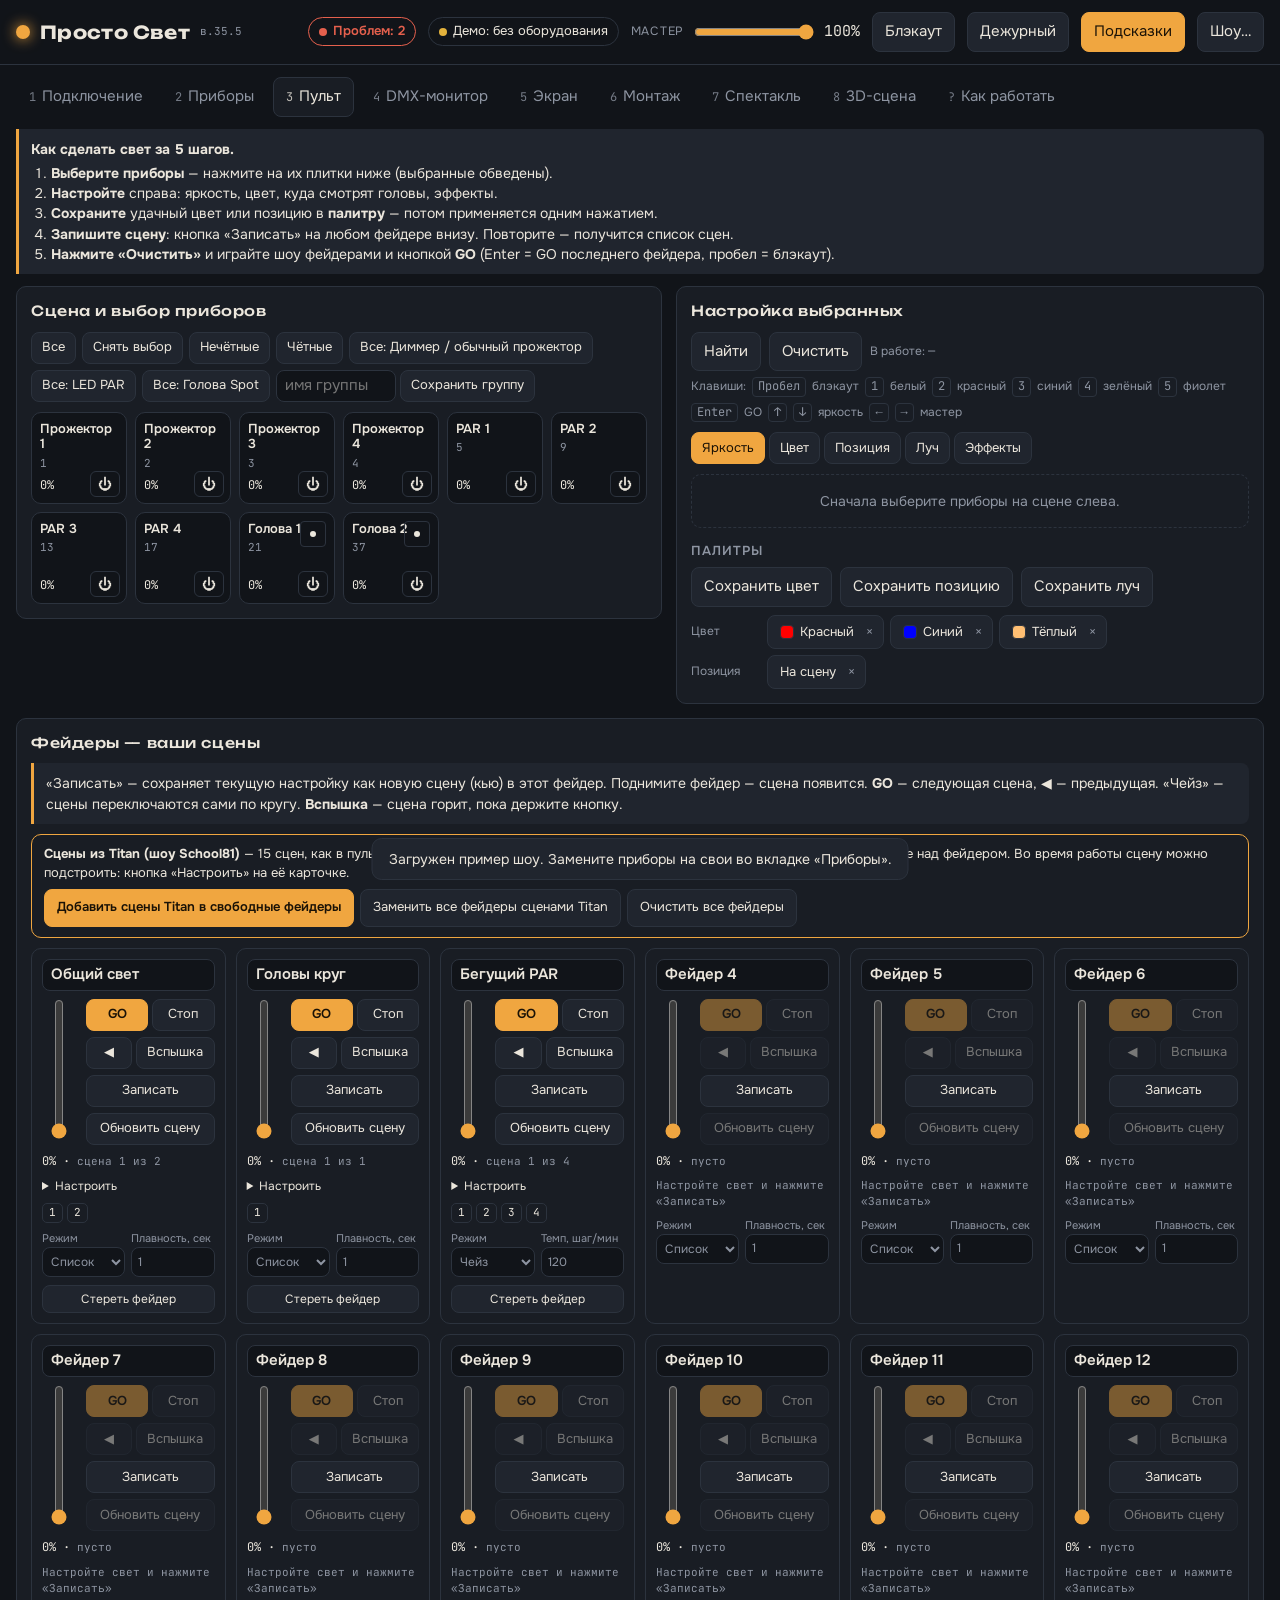
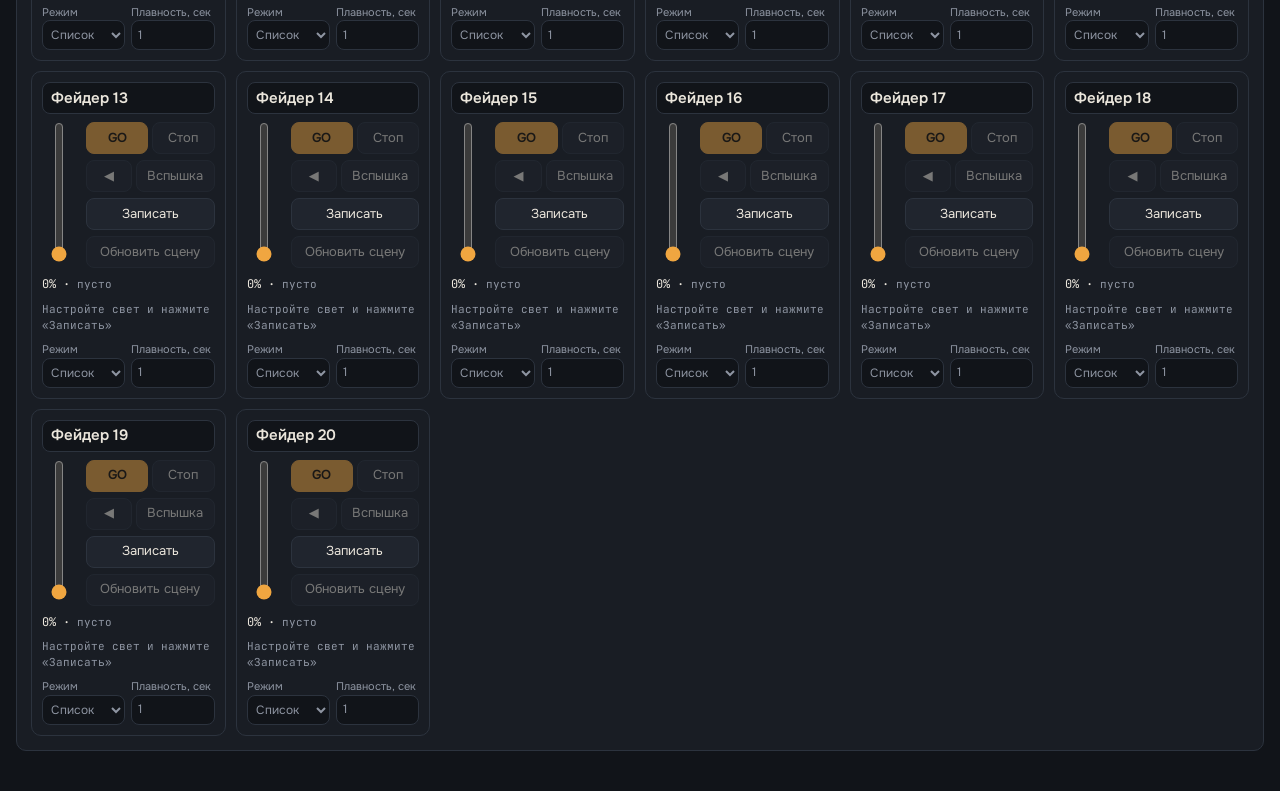
==== commit 0c998bff: "Add files via upload" ====
--- a/svet/index.html
+++ b/svet/index.html
@@ -328,7 +328,7 @@
 </head>
 <body>
 <header class="top">
-  <div class="brand"><span class="lamp"></span>Просто Свет <span class="mono muted" style="font-size:11px;font-weight:400;letter-spacing:0" title="Версия программы">в.35.4</span></div>
+  <div class="brand"><span class="lamp"></span>Просто Свет <span class="mono muted" style="font-size:11px;font-weight:400;letter-spacing:0" title="Версия программы">в.35.5</span></div>
   <span id="tlBar" class="row" hidden style="gap:6px">
     <button id="tlChip" class="state rec" title="Открыть вкладку «Спектакль»" style="min-height:34px;padding:4px 12px"><i></i><span id="tlChipTxt" class="mono"></span></button>
     <button id="tlBarPause" style="min-height:34px;padding:4px 10px" title="Пауза / продолжить">❚❚</button>
@@ -562,6 +562,7 @@
     <button id="mOpen2">На второй экран</button>
     <button id="mClearAll">Убрать всё</button>
     <button id="mBlack">Затемнить</button>
+    <button id="mPause" title="Остановить все видео на экране на текущем кадре / продолжить (клавиша P)">❚❚ Пауза</button>
     <div class="gm"><label for="mMaster">Яркость</label><input id="mMaster" type="range" min="0" max="100" value="100"><span id="mMasterV" class="mono">100%</span></div>
   </div>
   <div class="panel" style="margin-top:14px">
@@ -823,7 +824,7 @@
     case 'master': master=m.v; shadeTo(m.fade==null?.15:m.fade); break;
     case 'black': black=!!m.on; shadeTo(m.fade==null?.6:m.fade); break;
     case 'pause': each(e=>e.pause&&e.pause()); break;
-    case 'resume': each(e=>e.play&&e.play().catch(()=>{})); break;
+    case 'resume': each(e=>{ if(e.play&&!e.ended) e.play().catch(()=>{}) }); break;
   }}
   function unmute(){ if(opt.muted) return; each(e=>{ if(e.tagName==='VIDEO'){ e.muted=false; e.play().catch(()=>{}) } }) }
   function status(){ const s={}; for(const [id,L] of layers){ const e=L.cur&&L.cur.firstChild; if(e&&e.tagName==='VIDEO') s[id]={t:e.currentTime,d:e.duration} } return s }
@@ -1921,7 +1922,12 @@
 // --- отправка на экран и в предпросмотр
 let BC=null; try{ BC=new BroadcastChannel('svet-prosto-ekran') }catch(e){}
 let msgN=0; const msgId=()=>Math.random().toString(36).slice(2,8)+(++msgN);
-function scrSend(m){ m.__sp=1; m.__id=msgId(); preview.cmd(m); if(SCR.win&&!SCR.win.closed){ try{SCR.win.postMessage(m,'*')}catch(e){} } try{ BC&&BC.postMessage(m) }catch(e){} }
+let scrPaused=false;
+function scrPauseUi(){ const b=document.getElementById('mPause'); if(!b) return; b.textContent=scrPaused?'▶ Продолжить':'❚❚ Пауза'; b.classList.toggle('primary',scrPaused) }
+function scrPause(on){ scrPaused=on==null?!scrPaused:!!on; scrSend({type:scrPaused?'pause':'resume'}); scrPauseUi() }
+function scrSend(m){ if(m.type==='trigger'&&scrPaused){ scrPaused=false; scrPauseUi(); const r={type:'resume',__sp:1,__id:msgId()}; preview.cmd(r); if(SCR.win&&!SCR.win.closed){ try{SCR.win.postMessage(r,'*')}catch(e){} } try{ BC&&BC.postMessage(r) }catch(e){} }
+  if(m.type==='pause'&&!scrPaused){ scrPaused=true; setTimeout(scrPauseUi) } else if(m.type==='resume'&&scrPaused){ scrPaused=false; setTimeout(scrPauseUi) }
+  m.__sp=1; m.__id=msgId(); preview.cmd(m); if(SCR.win&&!SCR.win.closed){ try{SCR.win.postMessage(m,'*')}catch(e){} } try{ BC&&BC.postMessage(m) }catch(e){} }
 function sendLayers(){ scrSend({type:'layers',list:MED().layers.map(l=>({id:l.id,z:lz(l.id),opacity:l.opacity}))}) }
 const recOrPlay=()=>TL.mode==='rec'||TL.mode==='play';
 function mTriggerCell(key,offset=0,instant=false){
@@ -2009,6 +2015,7 @@
 $('#mOpen2').onclick=()=>openOutput(true);
 $('#mClearAll').onclick=()=>mClearAll(false);
 $('#mBlack').onclick=()=>mSetBlack(!M.black);
+$('#mPause').onclick=()=>scrPause();
 $('#mMaster').oninput=e=>mSetMaster(e.target.value/100);
 $('#mAddCol').onclick=()=>{ MED().cols++; save(); renderComp() };
 $('#mAddLayer').onclick=()=>{ const n=MED().layers.length+1; MED().layers.unshift({id:'L'+uid(),name:'Слой '+n,opacity:1}); save(); sendLayers(); renderComp(); toast('Новый слой добавлен сверху.') };
@@ -3085,6 +3092,7 @@
     e.preventDefault(); const st=e.shiftKey?.01:.05;
     if(e.key==='ArrowUp') nudgeDim(st); else if(e.key==='ArrowDown') nudgeDim(-st); else nudgeGm(e.key==='ArrowRight'?st:-st); return }
   if(e.key==='Enter'&&!e.target.matches('button')){e.preventDefault(); const pb=lastPb||show.playbacks.find(p=>p.cues.length); if(pb) go(pb); return}
+  if(e.code==='KeyP'&&!e.ctrlKey&&!e.metaKey&&!e.altKey&&!e.repeat&&!e.target.matches('input,textarea,select,[contenteditable]')){e.preventDefault(); scrPause(); toast(scrPaused?'Видео на экране на паузе (P — продолжить)':'Видео продолжается'); return}
   if(e.key==='Escape'){sel.clear();selChanged()}
   if((e.ctrlKey||e.metaKey)&&e.key.toLowerCase()==='a'&&$('#tab-desk').classList.contains('active')){e.preventDefault();show.fixtures.forEach(f=>sel.add(f.id));selChanged()}
 });
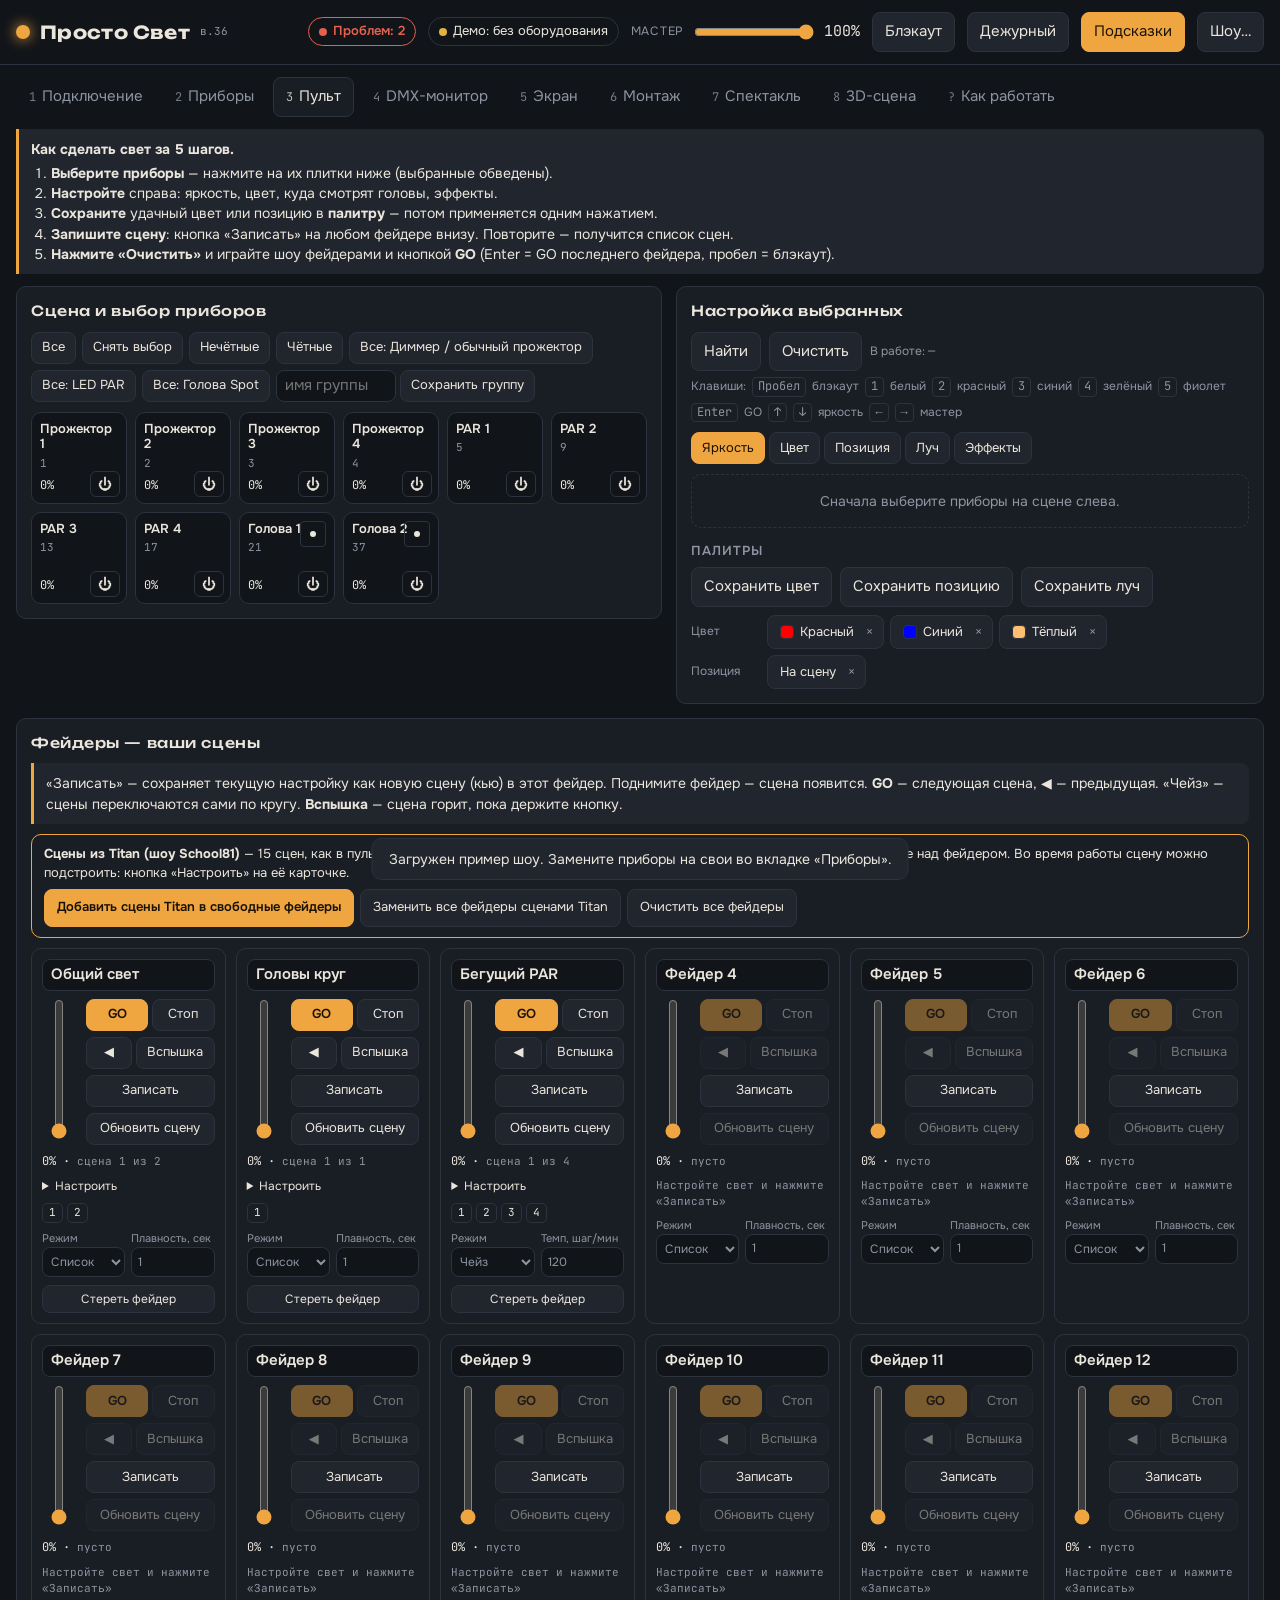
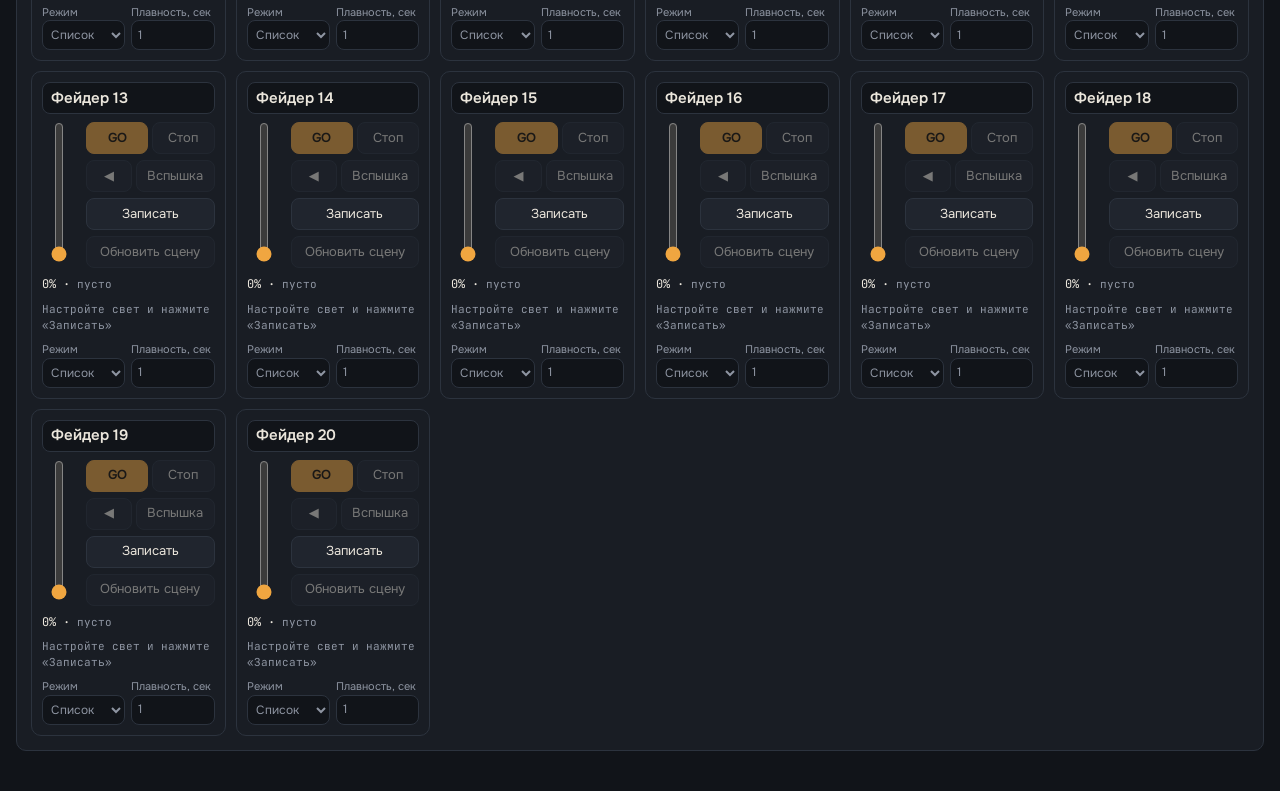
==== commit 9ee27f7f: "Add files via upload" ====
--- a/svet/index.html
+++ b/svet/index.html
@@ -328,7 +328,7 @@
 </head>
 <body>
 <header class="top">
-  <div class="brand"><span class="lamp"></span>Просто Свет <span class="mono muted" style="font-size:11px;font-weight:400;letter-spacing:0" title="Версия программы">в.35.5</span></div>
+  <div class="brand"><span class="lamp"></span>Просто Свет <span class="mono muted" style="font-size:11px;font-weight:400;letter-spacing:0" title="Версия программы">в.36</span></div>
   <span id="tlBar" class="row" hidden style="gap:6px">
     <button id="tlChip" class="state rec" title="Открыть вкладку «Спектакль»" style="min-height:34px;padding:4px 12px"><i></i><span id="tlChipTxt" class="mono"></span></button>
     <button id="tlBarPause" style="min-height:34px;padding:4px 10px" title="Пауза / продолжить">❚❚</button>
@@ -562,6 +562,7 @@
     <button id="mOpen2">На второй экран</button>
     <button id="mClearAll">Убрать всё</button>
     <button id="mBlack">Затемнить</button>
+    <button id="mPv" title="Щелчок по кадру показывает его только здесь, в предпросмотре. На экран (проектор) ничего не уходит, пока не нажмёте «Вывести на экран»">👁 Предпросмотр</button>
     <button id="mPause" title="Остановить все видео на экране на текущем кадре / продолжить (клавиша P)">❚❚ Пауза</button>
     <div class="gm"><label for="mMaster">Яркость</label><input id="mMaster" type="range" min="0" max="100" value="100"><span id="mMasterV" class="mono">100%</span></div>
   </div>
@@ -579,6 +580,12 @@
     <div class="row" style="margin-top:8px"><button id="mAddCol">+ Кадр</button><button id="mAddLayer">+ Слой</button></div>
   </div>
   <div class="scr-grid">
+    <div class="panel stack" id="pvPanel" hidden>
+      <h2>Предпросмотр <span class="muted" style="font-size:12px;font-family:var(--f-body);letter-spacing:0;font-weight:400">— только здесь, на экран не выводится</span></h2>
+      <div class="preview" id="pvBox" style="cursor:default"><div id="pvSel" hidden style="position:absolute;border:2px dashed #ffb84d;background:rgba(255,184,77,.12);z-index:200000;pointer-events:none"></div></div>
+      <div id="pvInfo" class="muted" style="font-size:13px">Щёлкните по кадру в «Композиции» — он появится здесь. Настройки справа меняют его только тут.</div>
+      <div class="row" style="gap:6px;flex-wrap:wrap"><button class="primary" id="pvGo" disabled>Вывести на экран</button><button id="pvArea" disabled title="Обведите мышкой часть фото — она увеличится на весь кадр">⬚ Выделить область и приблизить</button><button id="pvUndo" disabled>Вернуть как было</button></div>
+    </div>
     <div class="panel stack">
       <h2>Что на экране</h2>
       <div class="preview" id="preview"></div>
@@ -2128,7 +2135,7 @@
     for(const k of Object.keys(MED().cells)) if(cellLayer(k)===id) delete MED().cells[k]; save(); sendLayers(); renderComp() }));
   g.querySelectorAll('.cell').forEach(el=>{
     const k=el.dataset.cell;
-    el.onclick=()=>{ if(armedFile){ placeFile(k,armedFile); armFile(null); selectCell(k); renderComp(); return } selectCell(k); if(MED().cells[k]) mTriggerCell(k) };
+    el.onclick=()=>{ if(armedFile){ placeFile(k,armedFile); armFile(null); selectCell(k); renderComp(); return } selectCell(k); if(MED().cells[k]){ if(PV.on) pvShow(k); else mTriggerCell(k) } };
     el.oncontextmenu=e=>{ e.preventDefault(); selectCell(k) };
     el.ondragstart=e=>{ e.dataTransfer.setData('text/sp-cell',k); e.dataTransfer.effectAllowed='copyMove' };
     el.ondragover=e=>{ e.preventDefault(); el.classList.add('over'); e.dataTransfer.dropEffect=(e.altKey||e.ctrlKey||e.dataTransfer.types.includes('Files')||e.dataTransfer.types.includes('text/sp-file'))?'copy':'move' };
@@ -2211,9 +2218,9 @@
     ${sl('idur','Длительность',0,5,0.1,c.dur,' с')}
     <h3>Размер и положение</h3>
     <select id="iFit"><option value="cover"${c.fit==='cover'?' selected':''}>Заполнить экран (обрезать края)</option><option value="contain"${c.fit==='contain'?' selected':''}>Вписать целиком (поля по краям)</option><option value="fill"${c.fit==='fill'?' selected':''}>Растянуть на весь экран</option></select>
-    ${sl('iscale','Масштаб',10,300,1,c.scale,'%')}
-    ${sl('ix','Сдвиг ←→',-100,100,1,c.x,'%')}
-    ${sl('iy','Сдвиг ↑↓',-100,100,1,c.y,'%')}
+    ${sl('iscale','Масштаб',10,1000,1,c.scale,'%')}
+    ${sl('ix','Сдвиг ←→',-500,500,0.5,c.x,'%')}
+    ${sl('iy','Сдвиг ↑↓',-500,500,0.5,c.y,'%')}
     ${sl('irot','Поворот',-180,180,1,c.rot,'°')}
     ${sl('iopacity','Прозрачность',0,100,1,c.opacity,'%')}
     <button id="iReset" style="margin-top:6px">Сбросить размер и положение</button>
@@ -2224,20 +2231,52 @@
       <button class="primary" id="iShow">Показать</button><button id="iCopy">Копировать</button><button id="iPaste" ${clipBoard?'':'disabled'}>Вставить</button><button id="iDel">Очистить ячейку</button>
     </div>
     <div class="row" style="margin-top:6px"><button id="iTransAll" title="Такой же переход и длительность у всех клипов">Этот переход — всем клипам</button></div>`;
-  const upd=(live)=>{ save(); const lid=liveLayerOf(selCell); if(live&&lid) scrSend({type:'props',layer:lid,clip:c}); clearTimeout(renderInsp.t); renderInsp.t=setTimeout(()=>{ const sc=$('#comp').parentElement.scrollLeft; renderCompCells(); $('#comp').parentElement.scrollLeft=sc },250) };
+  const upd=(live)=>{ save(); const lid=liveLayerOf(selCell); if(live) pvProps(); if(live&&lid&&!PV.on) scrSend({type:'props',layer:lid,clip:c}); clearTimeout(renderInsp.t); renderInsp.t=setTimeout(()=>{ const sc=$('#comp').parentElement.scrollLeft; renderCompCells(); $('#comp').parentElement.scrollLeft=sc },250) };
   $('#iName').oninput=e=>{ c.name=e.target.value; upd(false) };
   $('#iTrans').onchange=e=>{ c.trans=e.target.value; upd(false) };
   $('#iFit').onchange=e=>{ c.fit=e.target.value; upd(true) };
   box.querySelectorAll('[data-ip]').forEach(i=>i.oninput=()=>{ const k=i.dataset.ip; c[k]=+i.value; i.nextElementSibling.firstChild.textContent=i.value; upd(k!=='dur') });
   const lp=$('#iLoop'); if(lp) lp.onchange=e=>{ c.loop=e.target.value; upd(true) };
   $('#iReset').onclick=()=>{ Object.assign(c,{scale:100,x:0,y:0,rot:0,opacity:100,fit:'cover'}); upd(true); renderInsp() };
+  if(PV.on&&PV.key===selCell) pvUi();
   $('#iShow').onclick=()=>mTriggerCell(selCell);
+  if(PV.on){ $('#iShow').textContent='Вывести на экран'; if(PV.key!==selCell) pvShow(selCell) }
   $('#iCopy').onclick=()=>copyCell();
   $('#iPaste').onclick=()=>pasteCell();
   twoStep($('#iDel'),'Точно очистить?',()=>clearCell());
   $('#iTransAll').onclick=()=>{ for(const k in MED().cells){ MED().cells[k].trans=c.trans; MED().cells[k].dur=c.dur } save(); renderComp(); toast('Переход применён ко всем клипам') };
 }
 function renderCompCells(){ renderComp(true) }
+// ---------- предпросмотр: кадр видно только здесь, на проектор не уходит ----------
+const PV={on:false,key:null,r:null,area:false,undo:null};
+function pvRenderer(){ if(!PV.r){ PV.r=makeRenderer($('#pvBox'),{muted:true}); PV.r.cmd({type:'layers',list:[{id:'pv',z:1,opacity:1}]}) } return PV.r }
+function pvFiles(){ const list=[]; for(const [n,f] of MF) list.push(f); return list }
+function pvSet(on){ PV.on=on; const b=$('#mPv'); b.classList.toggle('primary',on); b.textContent=on?'👁 Предпросмотр: вкл':'👁 Предпросмотр'; $('#pvPanel').hidden=!on;
+  if(!on){ PV.key=null; pvArea(false); try{ PV.r&&PV.r.cmd({type:'clearAll',dur:0}) }catch(e){} } pvUi() }
+function pvShow(key){ const c=MED().cells[key]; if(!c) return; PV.key=key; const r=pvRenderer();
+  try{ const list=[]; MF.forEach(f=>list.push(f)); r.cmd({type:'files',files:list}) }catch(e){}
+  r.cmd({type:'trigger',layer:'pv',z:1,clip:c,offset:0,instant:true}); PV.undo=null; pvUi() }
+function pvProps(){ if(PV.on&&PV.key&&PV.key===selCell&&PV.r){ PV.r.cmd({type:'props',layer:'pv',clip:MED().cells[PV.key]}) } }
+function pvUi(){ const c=PV.key&&MED().cells[PV.key]; $('#pvGo').disabled=!c; $('#pvArea').disabled=!c||c.kind!=='image'; $('#pvUndo').disabled=!PV.undo;
+  $('#pvInfo').textContent=c?('В предпросмотре: «'+c.name+'»'+(c.kind==='image'?'. Чтобы приблизить часть фото — «Выделить область» и обведите мышкой.':'')):'Щёлкните по кадру в «Композиции» — он появится здесь. Настройки справа меняют его только тут.' }
+function pvArea(on){ PV.area=on; $('#pvBox').style.cursor=on?'crosshair':'default'; $('#pvArea').classList.toggle('primary',on); $('#pvArea').textContent=on?'Обведите мышкой часть фото…':'⬚ Выделить область и приблизить' }
+(function(){ const box=$('#pvBox'), selEl=$('#pvSel'); let st=null;
+  const pt=e=>{ const r=box.getBoundingClientRect(); return {x:Math.min(1,Math.max(0,(e.clientX-r.left)/r.width)),y:Math.min(1,Math.max(0,(e.clientY-r.top)/r.height))} };
+  box.addEventListener('pointerdown',e=>{ if(!PV.area) return; e.preventDefault(); box.setPointerCapture(e.pointerId); st=pt(e); selEl.hidden=false; Object.assign(selEl.style,{left:st.x*100+'%',top:st.y*100+'%',width:0,height:0}) });
+  box.addEventListener('pointermove',e=>{ if(!st) return; const q=pt(e); Object.assign(selEl.style,{left:Math.min(st.x,q.x)*100+'%',top:Math.min(st.y,q.y)*100+'%',width:Math.abs(q.x-st.x)*100+'%',height:Math.abs(q.y-st.y)*100+'%'}) });
+  box.addEventListener('pointerup',e=>{ if(!st) return; const q=pt(e), a=st; st=null; selEl.hidden=true; pvArea(false);
+    const rw=Math.abs(q.x-a.x), rh=Math.abs(q.y-a.y); if(rw<.02||rh<.02){ toast('Область слишком маленькая — обведите побольше.'); return }
+    const c=MED().cells[PV.key]; if(!c) return; PV.undo={scale:c.scale,x:c.x,y:c.y,rot:c.rot};
+    // показанная точка q = 0.5 + (p-0.5)*s0 + t0  →  исходная p = 0.5 + (q-0.5-t0)/s0
+    const s0=(c.scale??100)/100, tx0=(c.x||0)/100, ty0=(c.y||0)/100;
+    const cx=(a.x+q.x)/2, cy=(a.y+q.y)/2, px=.5+(cx-.5-tx0)/s0, py=.5+(cy-.5-ty0)/s0;
+    const s=Math.min(10,s0/Math.max(rw,rh));
+    c.rot=0; c.scale=Math.round(s*100); c.x=Math.round(-(px-.5)*s*1000)/10; c.y=Math.round(-(py-.5)*s*1000)/10;
+    save(); pvProps(); if(selCell===PV.key) renderInsp(); pvUi(); toast('Приблизил. «Вернуть как было» — отменить.') }); })();
+$('#mPv').onclick=()=>pvSet(!PV.on);
+$('#pvGo').onclick=()=>{ if(PV.key) mTriggerCell(PV.key) };
+$('#pvArea').onclick=()=>{ if(PV.key&&selCell!==PV.key) selectCell(PV.key); pvArea(!PV.area) };
+$('#pvUndo').onclick=()=>{ const c=MED().cells[PV.key]; if(!c||!PV.undo) return; Object.assign(c,PV.undo); PV.undo=null; save(); pvProps(); if(selCell===PV.key) renderInsp(); pvUi() };
 function copyCell(){ const c=selCell&&MED().cells[selCell]; if(!c) return; clipBoard=JSON.parse(JSON.stringify(c)); toast('Скопировано: '+c.name); renderInsp() }
 function pasteCell(){ if(!selCell||!clipBoard) return; MED().cells[selCell]=Object.assign(JSON.parse(JSON.stringify(clipBoard)),{id:uid()}); save(); renderComp(); toast('Вставлено') }
 function clearCell(){ if(!selCell||!MED().cells[selCell]) return; const lid=liveLayerOf(selCell); if(lid) mClearLayer(lid); delete MED().cells[selCell]; save(); renderComp() }
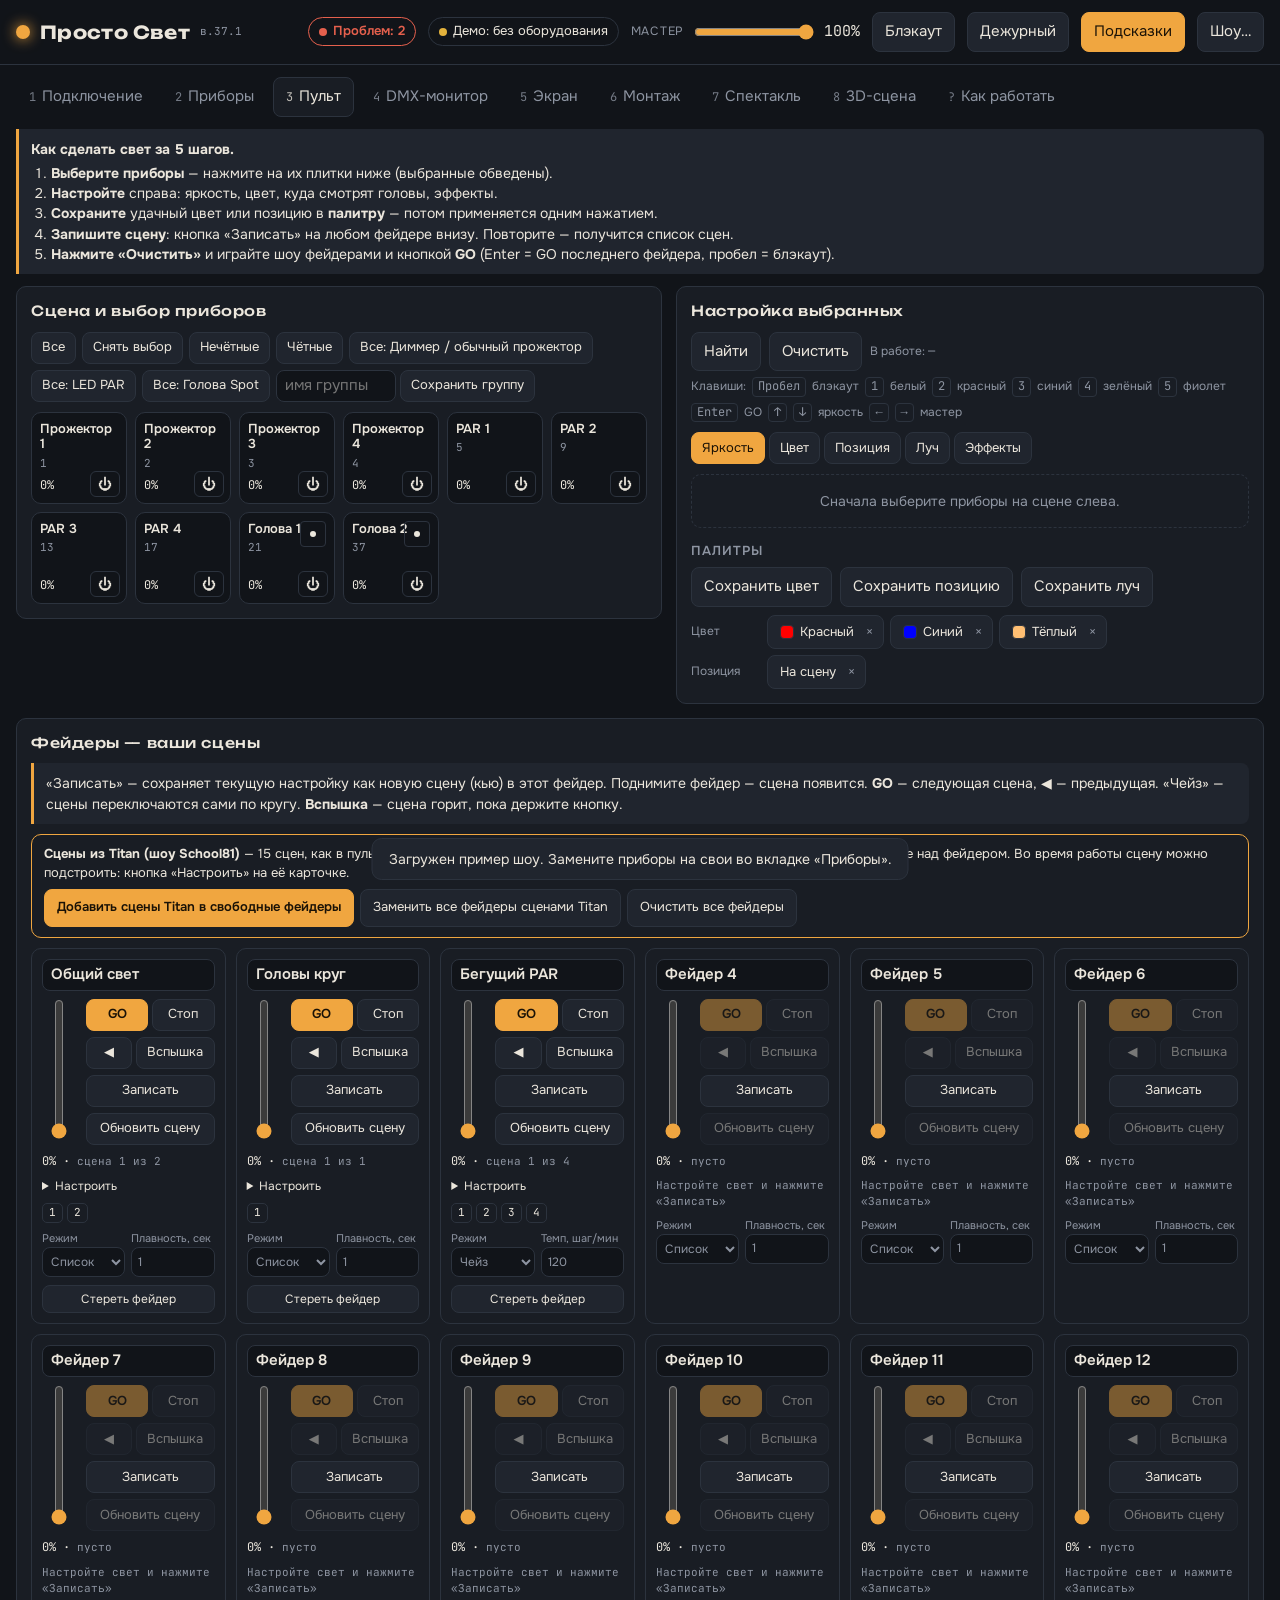
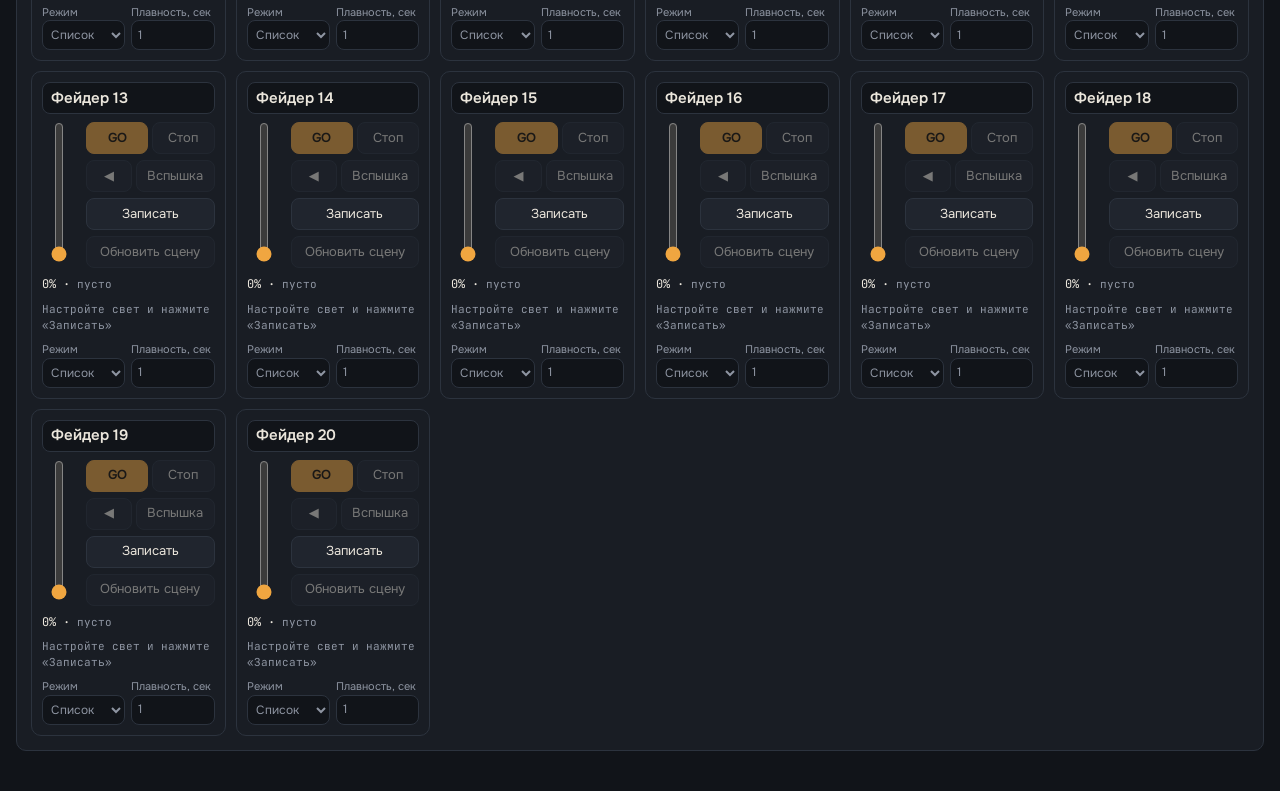
==== commit 7dcd37bf: "Add files via upload" ====
--- a/svet/index.html
+++ b/svet/index.html
@@ -328,7 +328,7 @@
 </head>
 <body>
 <header class="top">
-  <div class="brand"><span class="lamp"></span>Просто Свет <span class="mono muted" style="font-size:11px;font-weight:400;letter-spacing:0" title="Версия программы">в.36</span></div>
+  <div class="brand"><span class="lamp"></span>Просто Свет <span class="mono muted" style="font-size:11px;font-weight:400;letter-spacing:0" title="Версия программы">в.37.1</span></div>
   <span id="tlBar" class="row" hidden style="gap:6px">
     <button id="tlChip" class="state rec" title="Открыть вкладку «Спектакль»" style="min-height:34px;padding:4px 12px"><i></i><span id="tlChipTxt" class="mono"></span></button>
     <button id="tlBarPause" style="min-height:34px;padding:4px 10px" title="Пауза / продолжить">❚❚</button>
@@ -612,7 +612,7 @@
     <button id="edNew" class="primary">+ Новый монтаж</button>
     <button id="edDup">Копия</button>
     <span class="ed-sep"></span>
-    <button id="edAudioBtn">Выбрать запись спектакля…</button>
+    <button id="edAudioBtn" title="Можно выбрать сразу все фонограммы концерта (Ctrl или Shift) — каждый монтаж найдёт свою по названию файла">Выбрать запись спектакля…</button>
     <span id="edAudioName" class="muted" style="font-size:13px"></span>
   </div>
   <div id="edBody">
@@ -702,7 +702,7 @@
   <div class="panel" style="margin-top:14px">
     <h2>Фонограмма <span class="muted" style="font-size:12px;font-family:var(--f-body)">необязательно</span></h2>
     <div class="row">
-      <label class="row" style="gap:8px"><button id="pAudioBtn" type="button">Выбрать музыку…</button><input id="pAudio" type="file" accept="audio/*" hidden></label>
+      <label class="row" style="gap:8px"><button id="pAudioBtn" type="button">Выбрать музыку…</button><input id="pAudio" type="file" accept="audio/*" multiple hidden></label>
       <span id="pAudioName" class="muted" style="font-size:14px">Не выбрана. Без фонограммы свет идёт по секундомеру.</span>
       <button id="pAudioOff" hidden>Убрать</button>
     </div>
@@ -1093,16 +1093,16 @@
   // монтаж: свет с дорожки «Свет» (поверх фейдеров, под программером)
   if(typeof edLightOn==='function'&&edLightOn()&&EDL.cur){ const c=edlBlend(now);
     for(const id in c.values){ const v=vals[id]; if(!v) continue; const s=c.values[id]; for(const k in s) if(k in v) v[k]=s[k] }
-    for(const fx of c.fx) fxl.push([fx,1]); }
+    const mt=nowT(now)/1000; for(const fx of c.fx) fxl.push([fx,1,null,mt]); }   // эффекты монтажа идут по времени песни — шаги попадают в доли
   // программер
   for(const id in prog){const v=vals[id]; if(!v) continue; for(const k in prog[id]) if(k in v) v[k]=prog[id][k]}
   for(const fx of progFx) fxl.push([fx,1]);
   baseVals={}; for(const id in vals) baseVals[id]=Object.assign({},vals[id]);
   // эффекты
   const dts=FXT_LAST?Math.min(.5,Math.max(0,sec-FXT_LAST)):0; FXT_LAST=sec;
-  for(const [fx,sc,km] of fxl){
+  for(const [fx,sc,km,mt] of fxl){
     const ids=fx.fixtures.filter(id=>vals[id]), n=ids.length||1, s=fx.size*sc;
-    let ph; if(fx.id&&km!=null&&km!==1){ if(!FXPH.has(fx)) FXPH.set(fx,sec*fx.speed/60); ph=FXPH.get(fx)+dts*fx.speed*km/60; FXPH.set(fx,ph) } else { ph=sec*fx.speed/60; FXPH.delete(fx) }
+    let ph; if(mt!=null){ ph=(mt-(fx.t0||0))*fx.speed/60 } else if(fx.id&&km!=null&&km!==1){ if(!FXPH.has(fx)) FXPH.set(fx,sec*fx.speed/60); ph=FXPH.get(fx)+dts*fx.speed*km/60; FXPH.set(fx,ph) } else { ph=sec*fx.speed/60; FXPH.delete(fx) }
     ids.forEach((id,i)=>{
       const v=vals[id], p=ph+(i/n)*fx.spread, TAU=Math.PI*2;
       switch(fx.type){
@@ -2496,7 +2496,14 @@
 }
 async function restoreAudio(name){ if(!name||TL.audioName===name) return false;
   try{ const f=await IDB.get('audio:'+name); if(f){ setAudio(f instanceof File?f:new File([f],name),false); toast('Фонограмма подключена: '+name); return true } }catch(e){} return false }
-$('#pAudio').onchange=e=>{ const f=e.target.files[0]; if(!f) return; e.target.value=''; setAudio(f);
+$('#pAudio').onchange=async e=>{ const fs=[...e.target.files]; e.target.value=''; if(!fs.length) return;
+  if(fs.length>1){ // сразу все фонограммы концерта: сохраняем, каждый монтаж сам найдёт свою по имени файла
+    let n=0; for(const x of fs){ try{ await IDB.set('audio:'+x.name,x); n++ }catch(_){} }
+    const r=curRec(), match=r&&fs.find(x=>x.name===r.audioName);
+    if(match) setAudio(match,false); else if(r&&r.type==='edit'&&!r.audioName){ setAudio(fs[0]); r.audioName=fs[0].name; saveTLS() }
+    const names=new Set(fs.map(x=>x.name)), miss=TLS.filter(t=>t.audioName&&!names.has(t.audioName)).length;
+    toast(`Сохранено фонограмм: ${n}. Монтажи подхватят свои сами`+(miss?` (без фонограммы осталось монтажей: ${miss})`:''),7000); return }
+  const f=fs[0]; setAudio(f);
   const r=curRec(); if(r&&r.type==='edit'&&r.audioName!==f.name){ r.audioName=f.name; saveTLS() } };
 $('#pAudioOff').onclick=()=>{ if(TL.audio) TL.audio.pause(); TL.audio=null; if(TL.audioUrl) URL.revokeObjectURL(TL.audioUrl); TL.audioUrl=null; TL.audioName=null; TL.audioFile=null; $('#pAudioOff').hidden=true; try{edAudioChanged(null)}catch(e){} uiPlay(); };
 function uiPlay(){
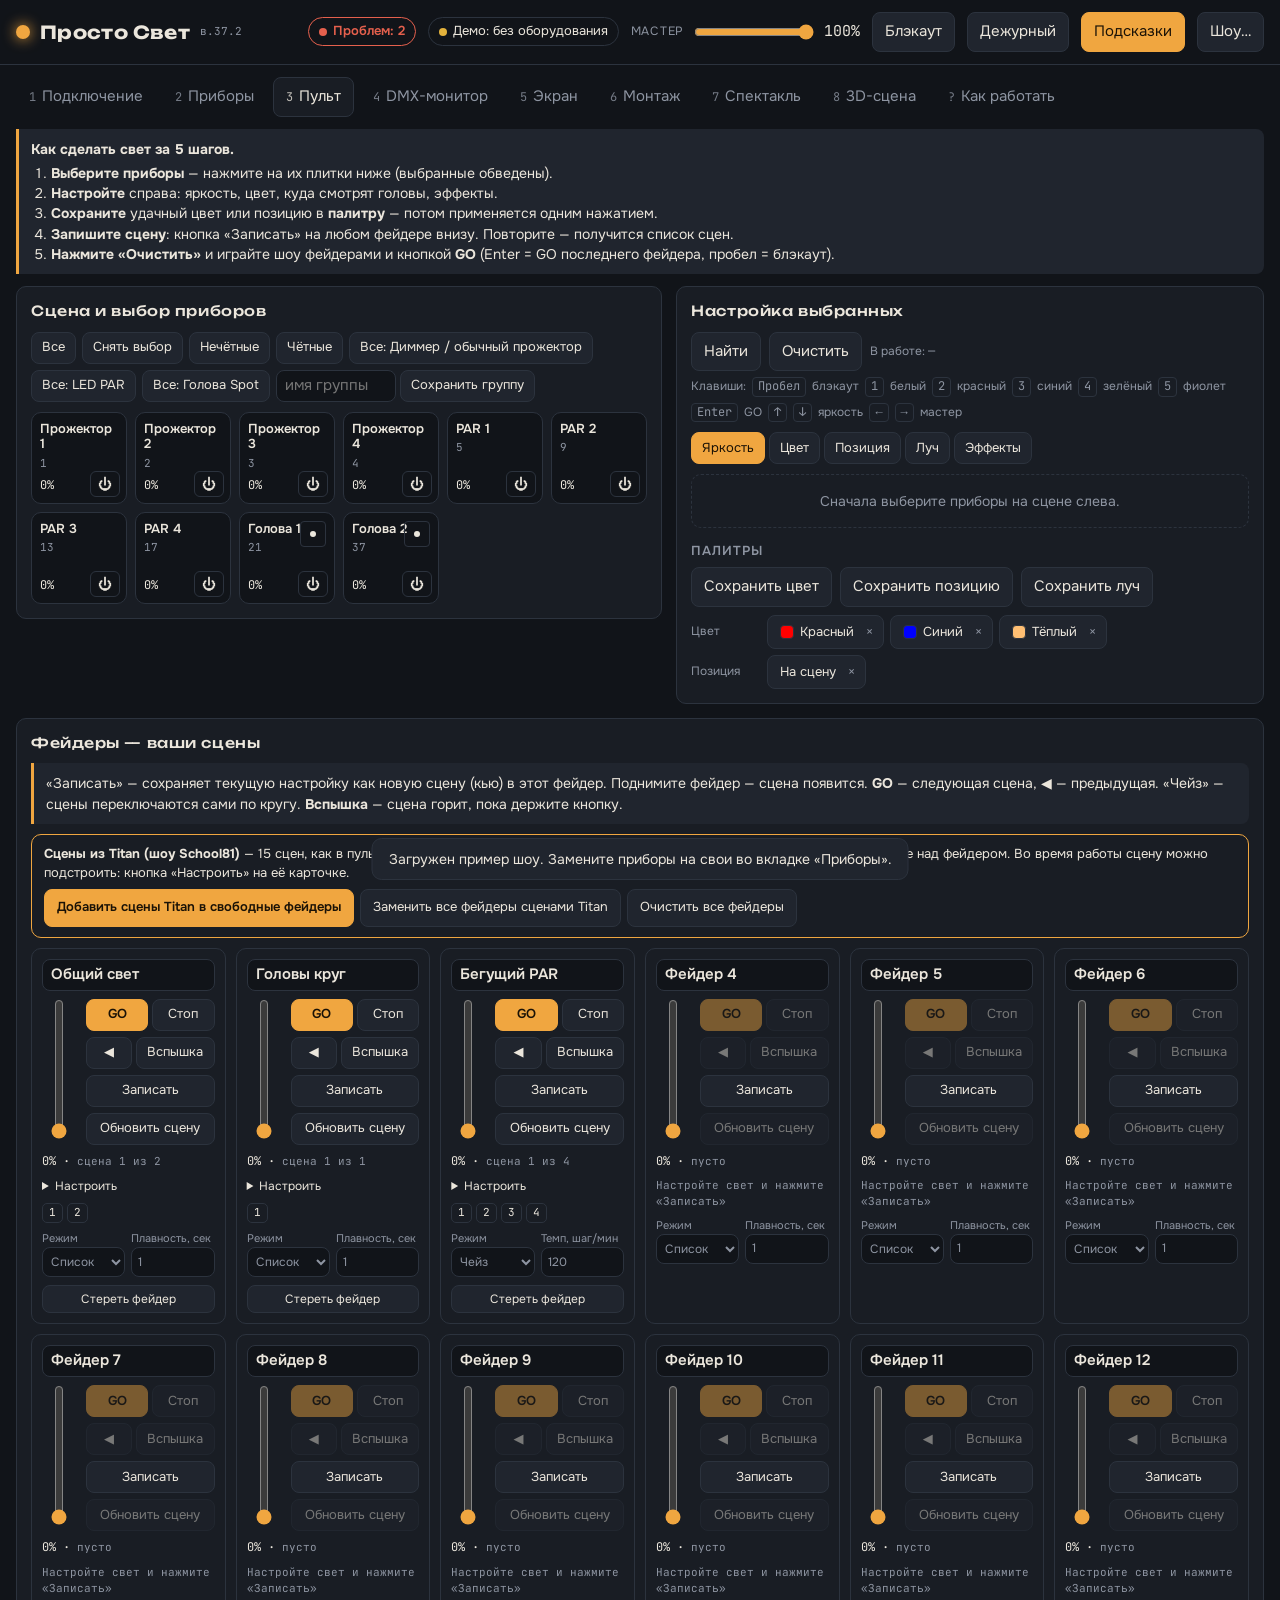
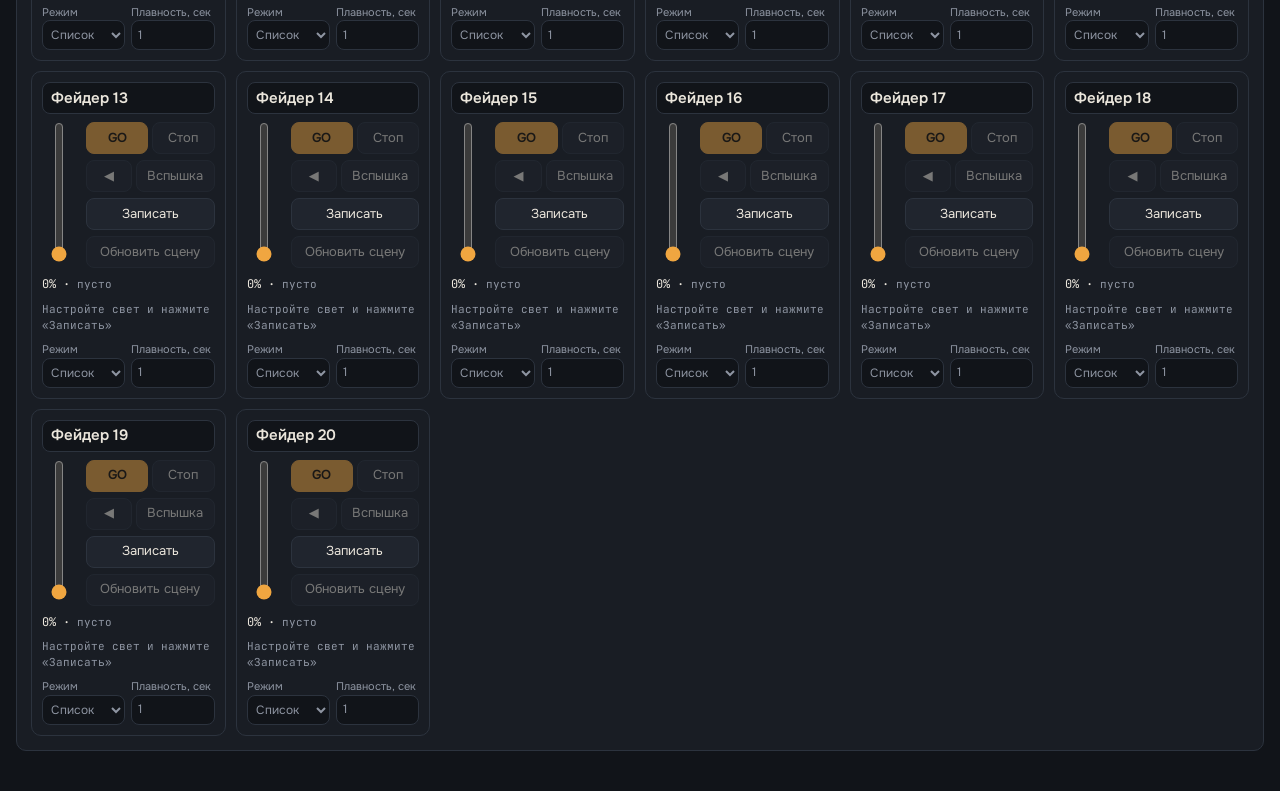
==== commit 658e2749: "Add files via upload" ====
--- a/svet/index.html
+++ b/svet/index.html
@@ -328,7 +328,7 @@
 </head>
 <body>
 <header class="top">
-  <div class="brand"><span class="lamp"></span>Просто Свет <span class="mono muted" style="font-size:11px;font-weight:400;letter-spacing:0" title="Версия программы">в.37.1</span></div>
+  <div class="brand"><span class="lamp"></span>Просто Свет <span class="mono muted" style="font-size:11px;font-weight:400;letter-spacing:0" title="Версия программы">в.37.2</span></div>
   <span id="tlBar" class="row" hidden style="gap:6px">
     <button id="tlChip" class="state rec" title="Открыть вкладку «Спектакль»" style="min-height:34px;padding:4px 12px"><i></i><span id="tlChipTxt" class="mono"></span></button>
     <button id="tlBarPause" style="min-height:34px;padding:4px 10px" title="Пауза / продолжить">❚❚</button>
@@ -2386,10 +2386,12 @@
   if('bo' in e) setBO(e.bo);
   if(e.m){ if(instant) pendingM=e.m; else applyM(e.m,false) }
 }
+function edHasScreen(r){ r=r||curRec(); return !!(r&&r.type==='edit'&&r.tracks&&Object.values(r.tracks.layers||{}).some(l=>l&&l.length)) }
 function resetState(){
+  const keepScr=isEdit()&&!edHasScreen();
   prog={}; progFx=[]; for(const pb of show.playbacks){const r=rt(pb); r.level=0;r.flash=false;r.cur=-1;r.prev=null;r.fd=0}
   gm=1; $('#gm').value=100; $('#gmv').textContent='100%'; setBO(false);
-  mReset();
+  if(!keepScr) mReset();
 }
 function seek(t){
   if(isEdit()){ SEEK_T=t; TL.idx=0; TL.pausedAt=t; if(TL.audio) TL.audio.currentTime=t/1000; edApply(t,true,true); afterApply(); return }
@@ -2596,7 +2598,7 @@
   let ch=false;
   for(const l of MED().layers){ const b=blockAt(r.tracks.layers[l.id],t), cur=ML[l.id];
     if(b){ if(!cur||cur.key!=='ed:'+b.id||(force&&b.clip.kind==='video')){ edTrigger(l.id,b,Math.max(0,(t-b.start+(b.off||0))/1000),instant); ch=true } }
-    else if(cur){ mClearLayer(l.id,instant) } }
+    else if(cur&&String(cur.key).startsWith('ed:')){ mClearLayer(l.id,instant) } }   // свои футажи (запущенные вручную) монтаж не убирает
   if(ch) renderLive();
 }
 function edResetLive(soft){ EDL.cur=null; EDL.prev=null; EDL.bid=undefined; if(!soft) for(const lid of Object.keys(ML)) if(String(ML[lid].key).startsWith('ed:')) mClearLayer(lid,true) }
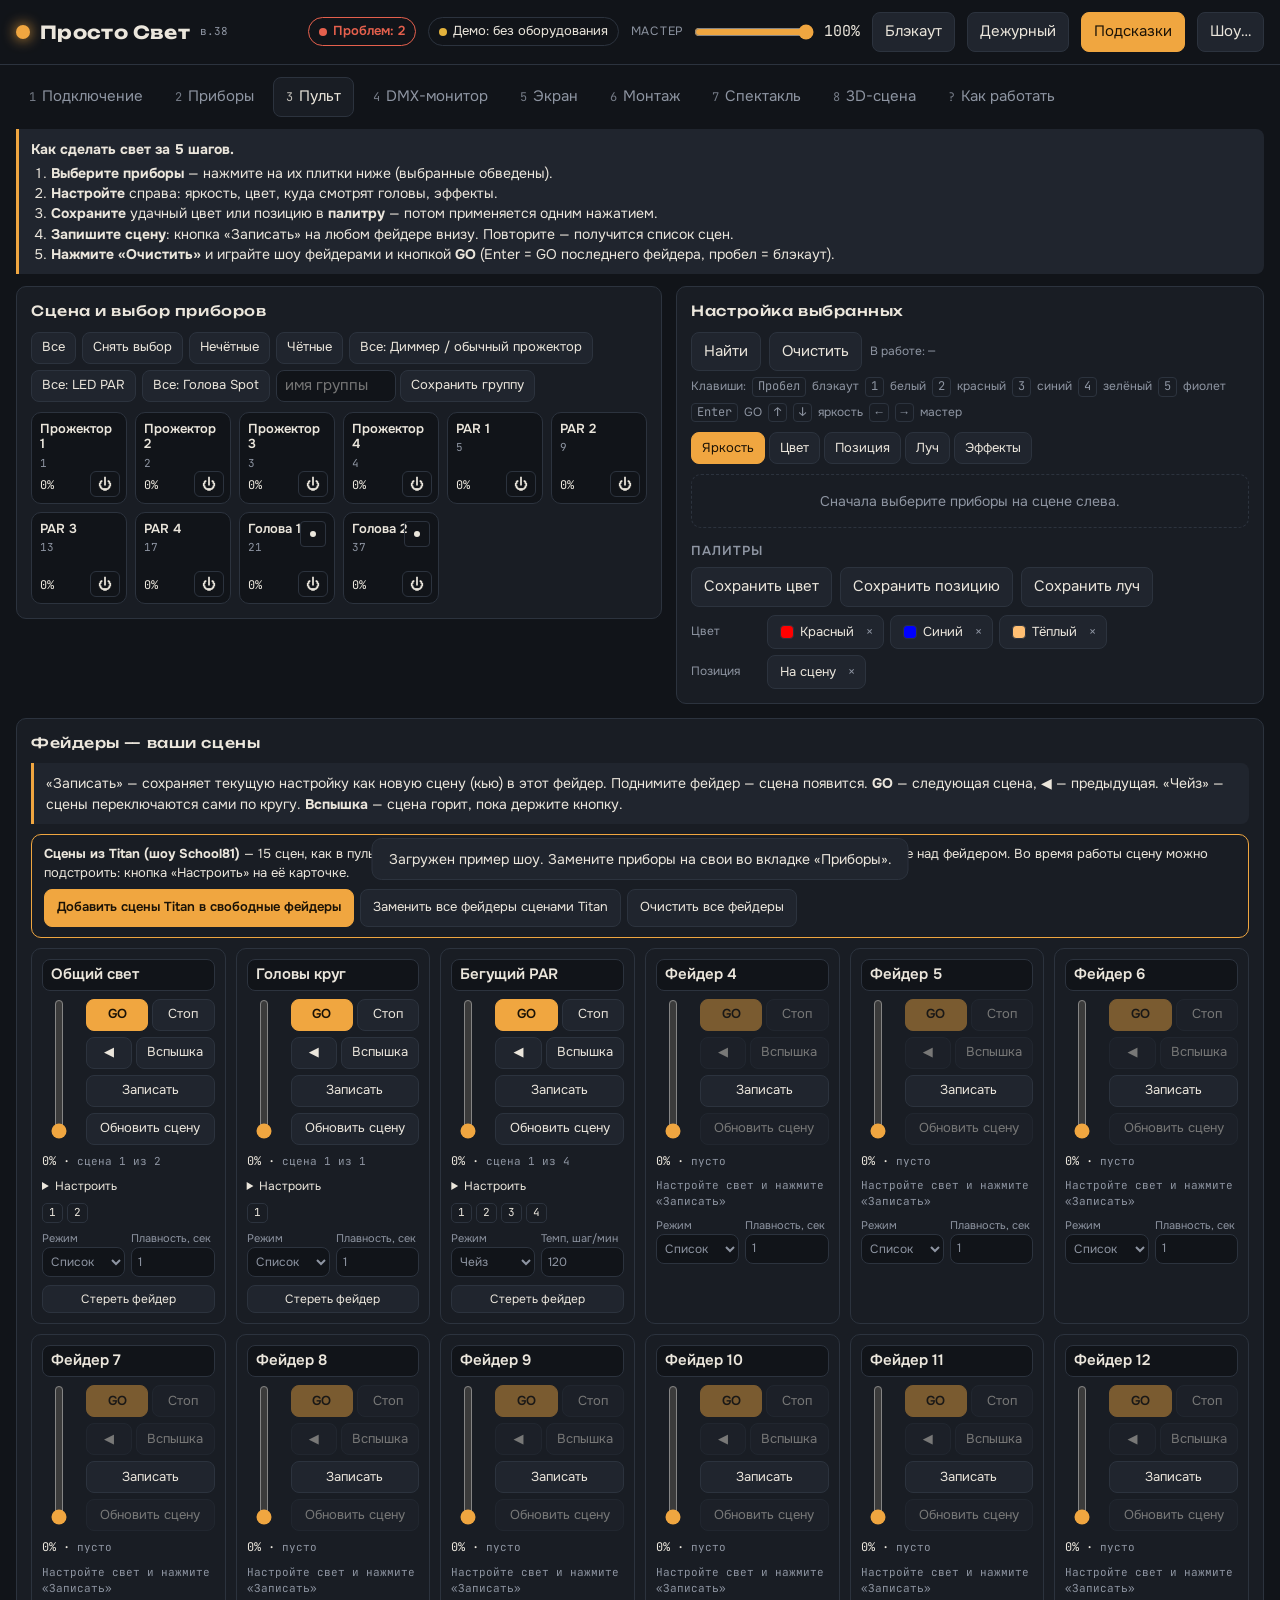
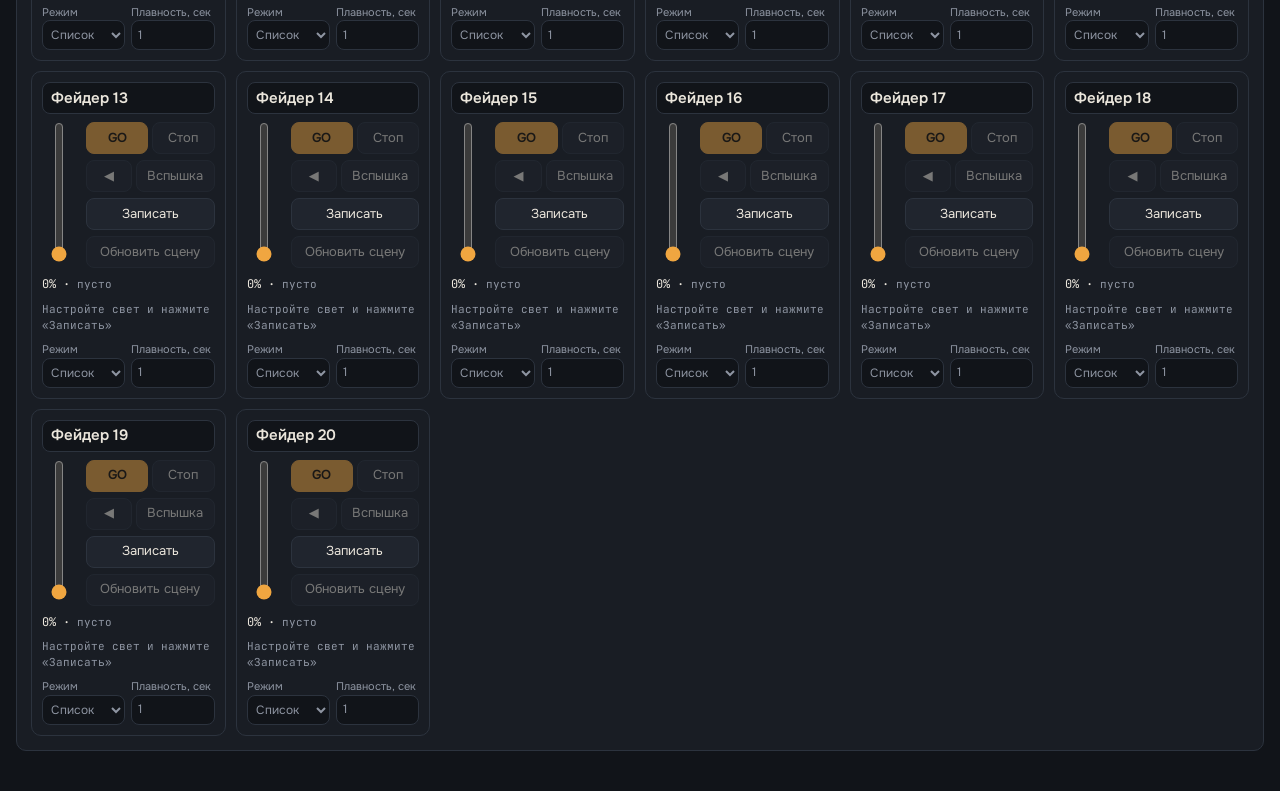
==== commit 1f47c86d: "Add files via upload" ====
--- a/svet/index.html
+++ b/svet/index.html
@@ -328,7 +328,7 @@
 </head>
 <body>
 <header class="top">
-  <div class="brand"><span class="lamp"></span>Просто Свет <span class="mono muted" style="font-size:11px;font-weight:400;letter-spacing:0" title="Версия программы">в.37.2</span></div>
+  <div class="brand"><span class="lamp"></span>Просто Свет <span class="mono muted" style="font-size:11px;font-weight:400;letter-spacing:0" title="Версия программы">в.38</span></div>
   <span id="tlBar" class="row" hidden style="gap:6px">
     <button id="tlChip" class="state rec" title="Открыть вкладку «Спектакль»" style="min-height:34px;padding:4px 12px"><i></i><span id="tlChipTxt" class="mono"></span></button>
     <button id="tlBarPause" style="min-height:34px;padding:4px 10px" title="Пауза / продолжить">❚❚</button>
@@ -562,6 +562,7 @@
     <button id="mOpen2">На второй экран</button>
     <button id="mClearAll">Убрать всё</button>
     <button id="mBlack">Затемнить</button>
+    <button id="mRemote" title="Переключать кадры с телефона (как пульт для презентации). Нужна программа «Пульт» на этом Маке">📱 Пульт с телефона</button>
     <button id="mPv" title="Щелчок по кадру показывает его только здесь, в предпросмотре. На экран (проектор) ничего не уходит, пока не нажмёте «Вывести на экран»">👁 Предпросмотр</button>
     <button id="mPause" title="Остановить все видео на экране на текущем кадре / продолжить (клавиша P)">❚❚ Пауза</button>
     <div class="gm"><label for="mMaster">Яркость</label><input id="mMaster" type="range" min="0" max="100" value="100"><span id="mMasterV" class="mono">100%</span></div>
@@ -580,6 +581,7 @@
     <div class="row" style="margin-top:8px"><button id="mAddCol">+ Кадр</button><button id="mAddLayer">+ Слой</button></div>
   </div>
   <div class="scr-grid">
+    <div id="remBox" hidden style="font-size:14px;line-height:1.5;padding:10px 12px;border:1px solid var(--accent);border-radius:var(--r);margin-bottom:10px"></div>
     <div class="panel stack" id="pvPanel" hidden>
       <h2>Предпросмотр <span class="muted" style="font-size:12px;font-family:var(--f-body);letter-spacing:0;font-weight:400">— только здесь, на экран не выводится</span></h2>
       <div class="preview" id="pvBox" style="cursor:default"><div id="pvSel" hidden style="position:absolute;border:2px dashed #ffb84d;background:rgba(255,184,77,.12);z-index:200000;pointer-events:none"></div></div>
@@ -2247,6 +2249,46 @@
   $('#iTransAll').onclick=()=>{ for(const k in MED().cells){ MED().cells[k].trans=c.trans; MED().cells[k].dur=c.dur } save(); renderComp(); toast('Переход применён ко всем клипам') };
 }
 function renderCompCells(){ renderComp(true) }
+// ---------- пульт с телефона (через программу-посредник «Пульт» на этом компьютере) ----------
+const REM={ws:null,on:false,cur:null,last:'',thN:-1,info:null,t:null,iv:null,phones:0};
+function remOrder(){ const m=MED(), L=m.layers.map(l=>l.id);
+  return Object.keys(m.cells).filter(k=>m.cells[k]).sort((a,b)=>{ const ca=+a.slice(a.lastIndexOf(':')+1), cb=+b.slice(b.lastIndexOf(':')+1); return ca-cb||L.indexOf(cellLayer(a))-L.indexOf(cellLayer(b)) }) }
+function remState(){ const m=MED(), order=remOrder(), names={}, files={};
+  for(const k of order){ const c=m.cells[k]; names[k]=c.name||String(c.file).replace(/\.[^.]+$/,''); files[k]=c.file }
+  const live=Object.values(ML).map(x=>x.key).filter(k=>order.includes(k));
+  if(REM.cur&&!live.includes(REM.cur)) REM.cur=live[live.length-1]||null; if(!REM.cur&&live.length) REM.cur=live[live.length-1];
+  return {type:'state',order,names,files,live,cur:REM.cur,black:!!M.black,paused:!!scrPaused,master:M.master} }
+function remSend(force){ const ws=REM.ws; if(!ws||ws.readyState!==1) return;
+  const st=JSON.stringify(remState()); if(force||st!==REM.last){ REM.last=st; ws.send(st) }
+  const bin=MED().bin, n=bin.filter(b=>b.thumb).length; if(force||n!==REM.thN){ REM.thN=n; const t={}; for(const b of bin) if(b.thumb) t[b.file]=b.thumb; ws.send(JSON.stringify({type:'thumbs',t})) } }
+function remCmd(m){ const order=remOrder(); let i=order.indexOf(REM.cur);
+  const go=k=>{ if(!k) return; REM.cur=k; if(M.black) mSetBlack(false,.3); mTriggerCell(k) };
+  switch(m.act){
+    case 'go': go(m.key); break;
+    case 'next': if(!order.length) break; go(order[Math.min(order.length-1,i+1)]); if(i===order.length-1) toast('Это последний кадр'); break;
+    case 'prev': if(!order.length) break; go(order[Math.max(0,i<0?0:i-1)]); break;
+    case 'black': mSetBlack(!M.black,.5); break;
+    case 'pause': scrPause(); break;
+    case 'clear': mClearAll(false); REM.cur=null; break;
+    case 'master': mSetMaster(Math.max(0,Math.min(1,+m.v||0)),0); break }
+  setTimeout(()=>remSend(),30) }
+function remUi(){ const b=$('#mRemote'); if(!b) return; const ok=REM.ws&&REM.ws.readyState===1;
+  b.classList.toggle('primary',REM.on); b.textContent=REM.on?(ok?'📱 Пульт: на связи'+(REM.phones?' · телефонов '+REM.phones:''):'📱 Пульт: жду программу…'):'📱 Пульт с телефона';
+  const box=$('#remBox'); if(!box) return; box.hidden=!REM.on;
+  if(!REM.on) return;
+  box.innerHTML=ok?(`<b>На телефоне откройте:</b> ${(REM.info&&REM.info.ips&&REM.info.ips.length)?REM.info.ips.map(ip=>`<span class="mono" style="font-size:20px;color:var(--accent)">http://${ip}:${REM.info.port}</span>`).join(' или '):'<span class="muted">адрес покажет окно программы «Пульт»</span>'}<br><span class="muted">Телефон и Мак — в одной сети (например, раздача Wi-Fi с телефона). Кнопки на телефоне: ◀ Назад / Далее ▶, все кадры, «Затемнить», «Пауза». Порядок кадров — по столбцам «Композиции».</span>`)
+    :`<b>Запустите программу «Пульт»</b> на этом Маке (двойной щелчок по «Пульт с телефона.command»). <span class="muted">Как только она заработает, здесь появится адрес для телефона.</span>` }
+function remConnect(){ if(!REM.on) return; try{ REM.ws=new WebSocket('ws://127.0.0.1:8770/app') }catch(e){ REM.t=setTimeout(remConnect,2000); return }
+  REM.ws.onopen=async()=>{ remSend(true); try{ REM.info=await (await fetch('http://127.0.0.1:8770/info')).json() }catch(e){} remUi() };
+  REM.ws.onmessage=e=>{ let m; try{ m=JSON.parse(e.data) }catch(_){ return } if(m.type==='cmd') remCmd(m); else if(m.type==='hub'){ REM.phones=m.phones; remUi() } };
+  REM.ws.onclose=()=>{ REM.ws=null; remUi(); if(REM.on) REM.t=setTimeout(remConnect,2000) };
+  REM.ws.onerror=()=>{} }
+function remSet(on){ REM.on=on; try{ localStorage.setItem(KEY+'-remote',on?'1':'') }catch(e){}
+  clearTimeout(REM.t); clearInterval(REM.iv);
+  if(on){ remConnect(); REM.iv=setInterval(()=>remSend(),400) } else { try{ REM.ws&&REM.ws.close() }catch(e){} REM.ws=null }
+  remUi() }
+$('#mRemote').onclick=()=>remSet(!REM.on);
+try{ if(localStorage.getItem(KEY+'-remote')==='1') setTimeout(()=>remSet(true),500) }catch(e){}
 // ---------- предпросмотр: кадр видно только здесь, на проектор не уходит ----------
 const PV={on:false,key:null,r:null,area:false,undo:null};
 function pvRenderer(){ if(!PV.r){ PV.r=makeRenderer($('#pvBox'),{muted:true}); PV.r.cmd({type:'layers',list:[{id:'pv',z:1,opacity:1}]}) } return PV.r }
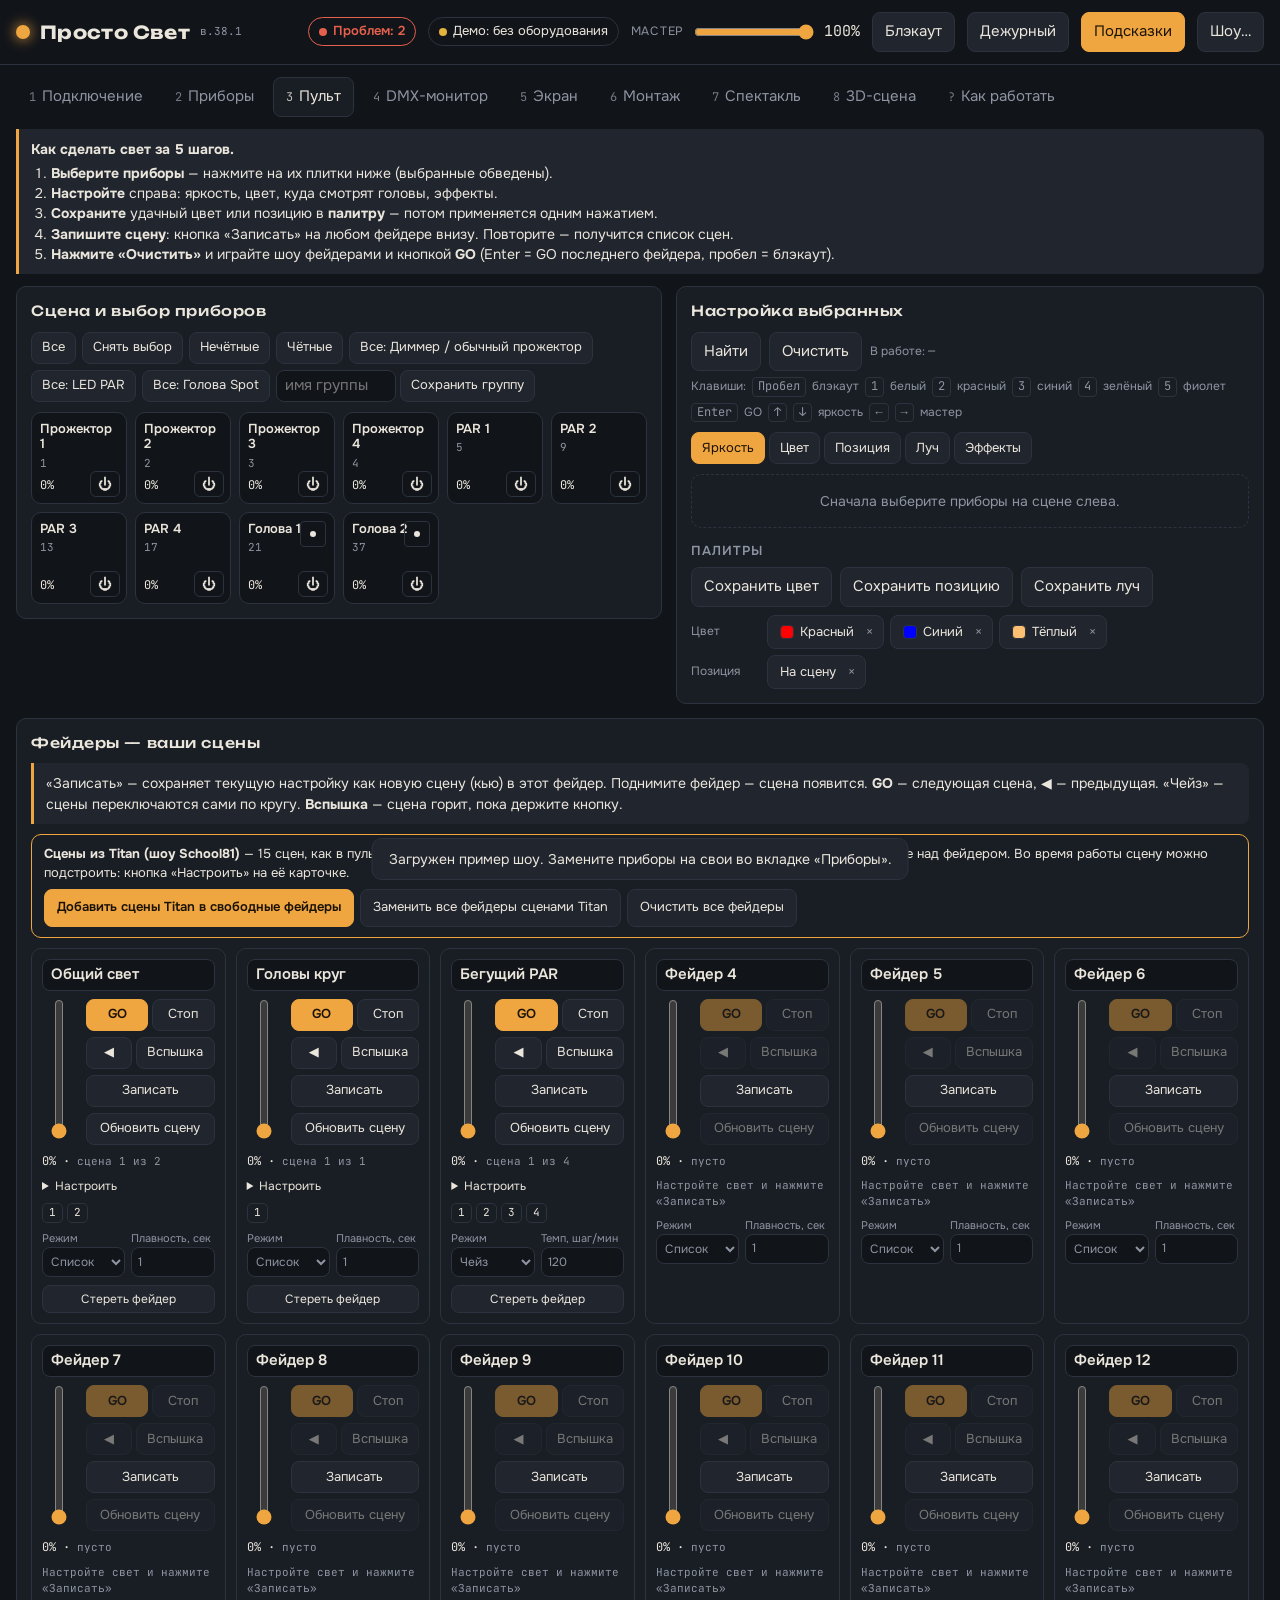
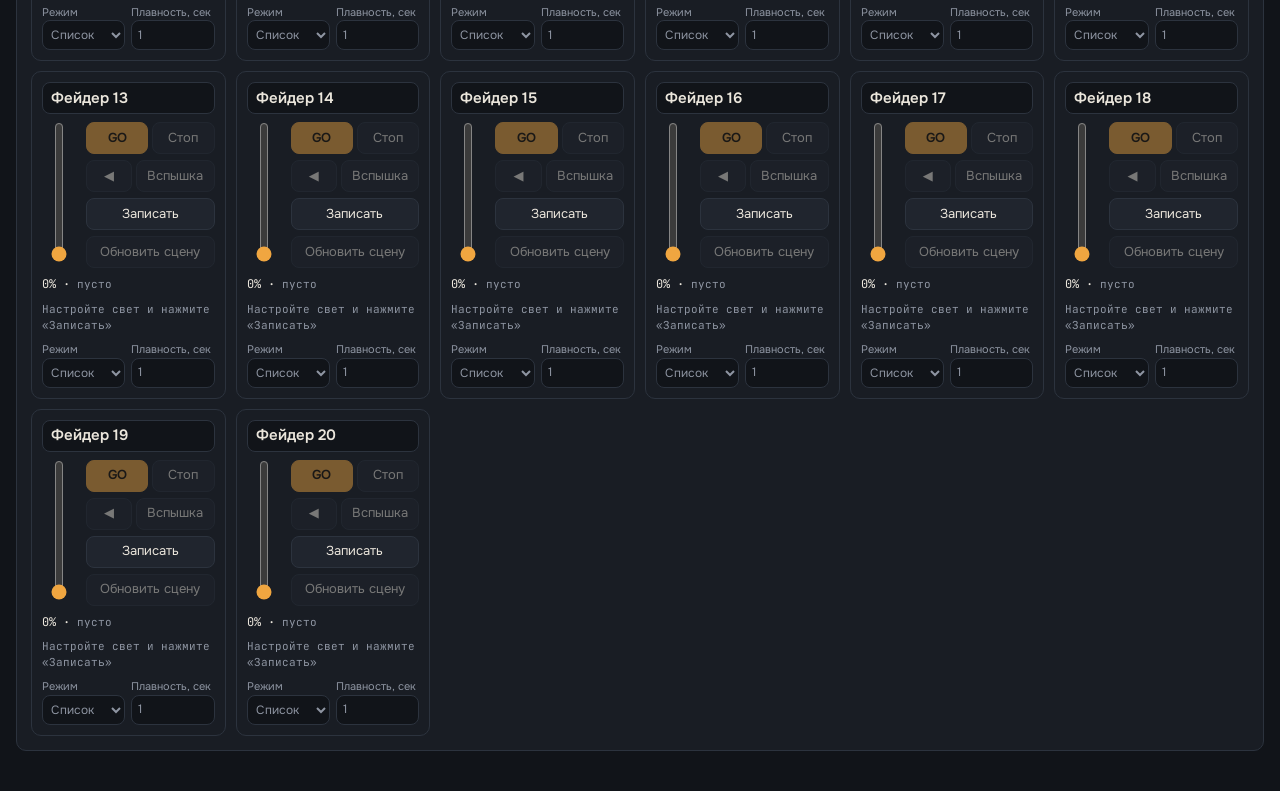
==== commit 3ab1d8ce: "Add files via upload" ====
--- a/svet/index.html
+++ b/svet/index.html
@@ -328,7 +328,7 @@
 </head>
 <body>
 <header class="top">
-  <div class="brand"><span class="lamp"></span>Просто Свет <span class="mono muted" style="font-size:11px;font-weight:400;letter-spacing:0" title="Версия программы">в.38</span></div>
+  <div class="brand"><span class="lamp"></span>Просто Свет <span class="mono muted" style="font-size:11px;font-weight:400;letter-spacing:0" title="Версия программы">в.38.1</span></div>
   <span id="tlBar" class="row" hidden style="gap:6px">
     <button id="tlChip" class="state rec" title="Открыть вкладку «Спектакль»" style="min-height:34px;padding:4px 12px"><i></i><span id="tlChipTxt" class="mono"></span></button>
     <button id="tlBarPause" style="min-height:34px;padding:4px 10px" title="Пауза / продолжить">❚❚</button>
@@ -860,7 +860,7 @@
   let bc=null; try{ bc=new BroadcastChannel('svet-prosto-ekran'); bc.onmessage=e=>onMsg(e.data) }catch(e){}
   const stl=document.createElement('div'); stl.style.cssText='position:fixed;right:8px;bottom:6px;font:11px/1.3 ui-monospace,monospace;color:#555;z-index:30;pointer-events:none';
   document.body.appendChild(stl);
-  setInterval(()=>{ const ago=lastMsg?Math.round((Date.now()-lastMsg)/1000):-1; stl.textContent=(ago>=0&&ago<6?'связь есть':'нет связи')+' · файлов '+nFiles+' · команд '+nCmd+(bc?'':' · канал2 нет') },1000);
+  setInterval(()=>{ const ago=lastMsg?Math.round((Date.now()-lastMsg)/1000):-1; const ok=ago>=0&&ago<6; stl.style.display=ok?'none':''; stl.textContent=ok?'':'нет связи с программой' },1000);   // на экране ничего лишнего: надпись только если связь пропала
   // если окно не связано с программой (например, Chrome восстановил его после перезапуска) — говорим об этом крупно
   const lost=document.createElement('div'); lost.style.cssText='position:fixed;inset:0;display:none;align-items:center;justify-content:center;flex-direction:column;gap:18px;background:#000;color:#fff;font:600 42px/1.3 system-ui,sans-serif;text-align:center;padding:40px;z-index:20';
   lost.innerHTML='<div style="color:#e5604d">Нет связи с программой</div><div style="font-size:26px;font-weight:400;color:#bbb">Закройте это окно и откройте экран заново<br>кнопкой «Открыть экран» или «На второй экран» в программе.</div>';
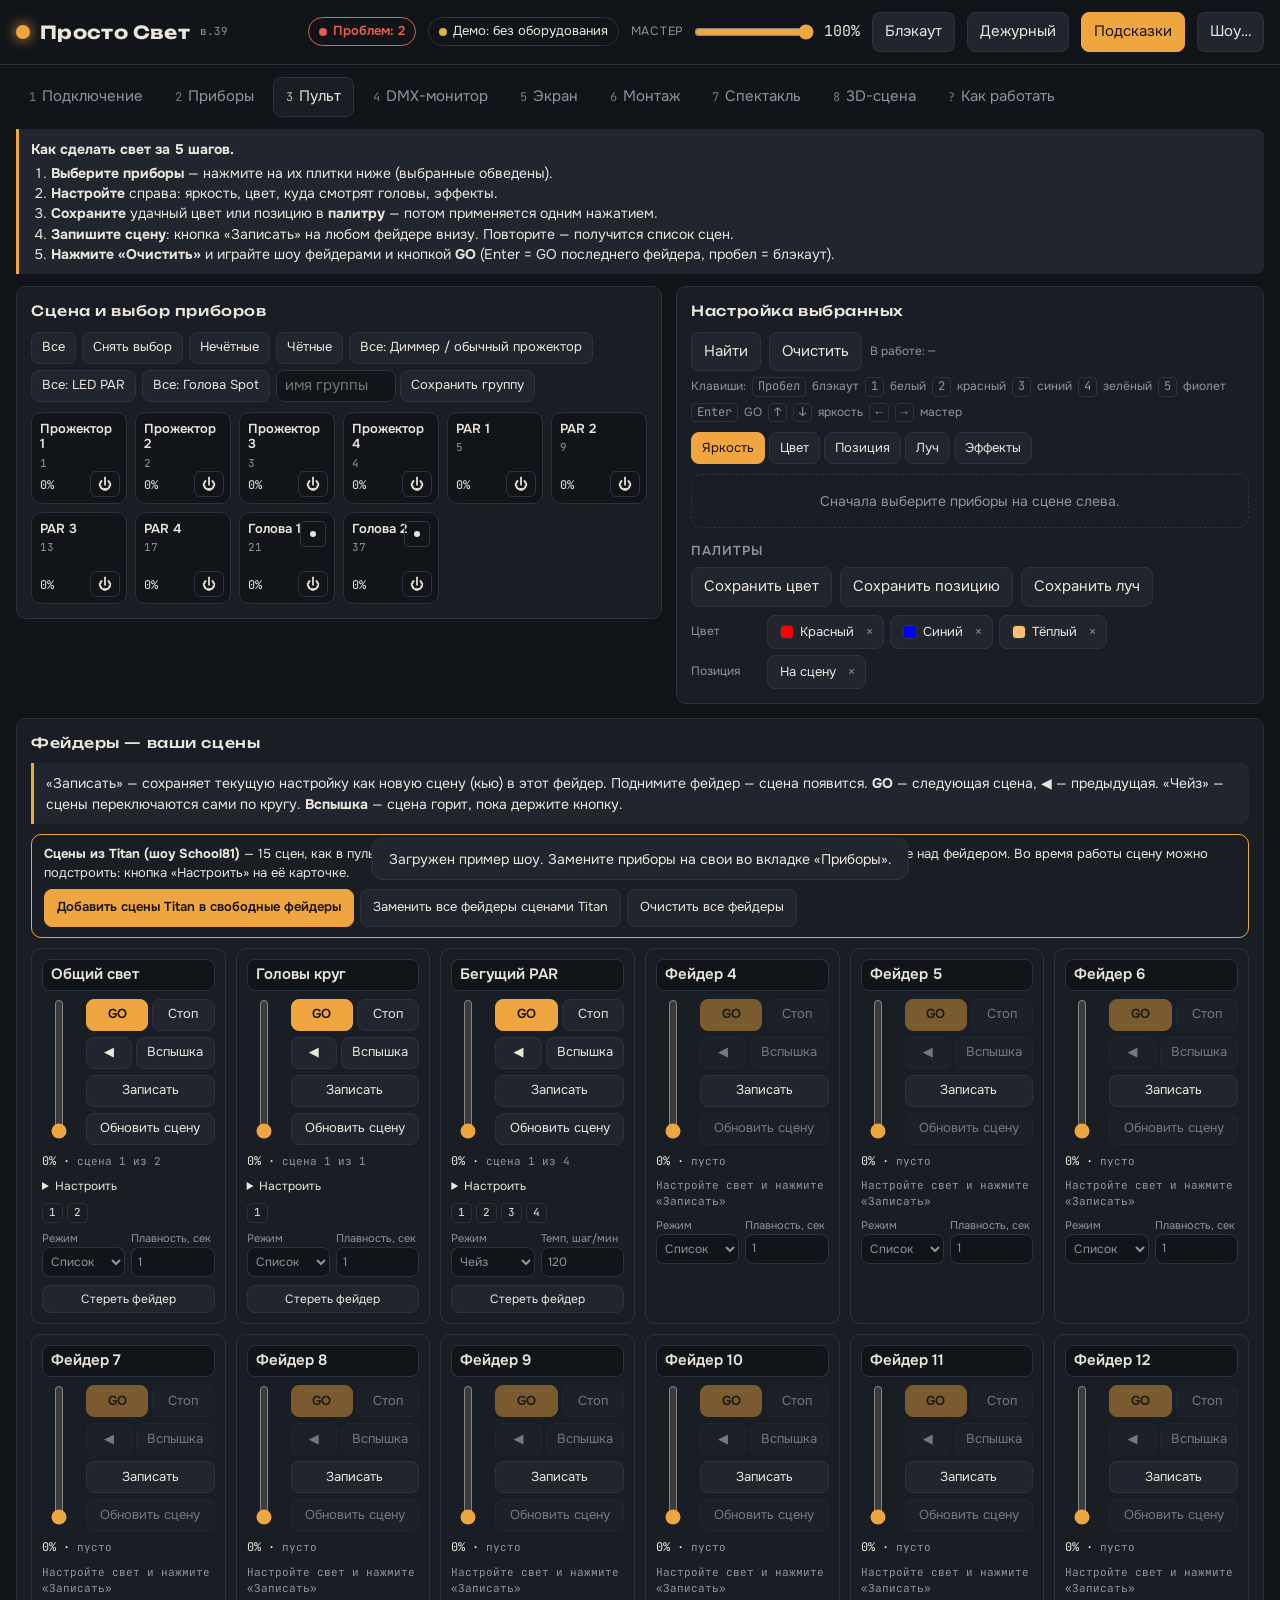
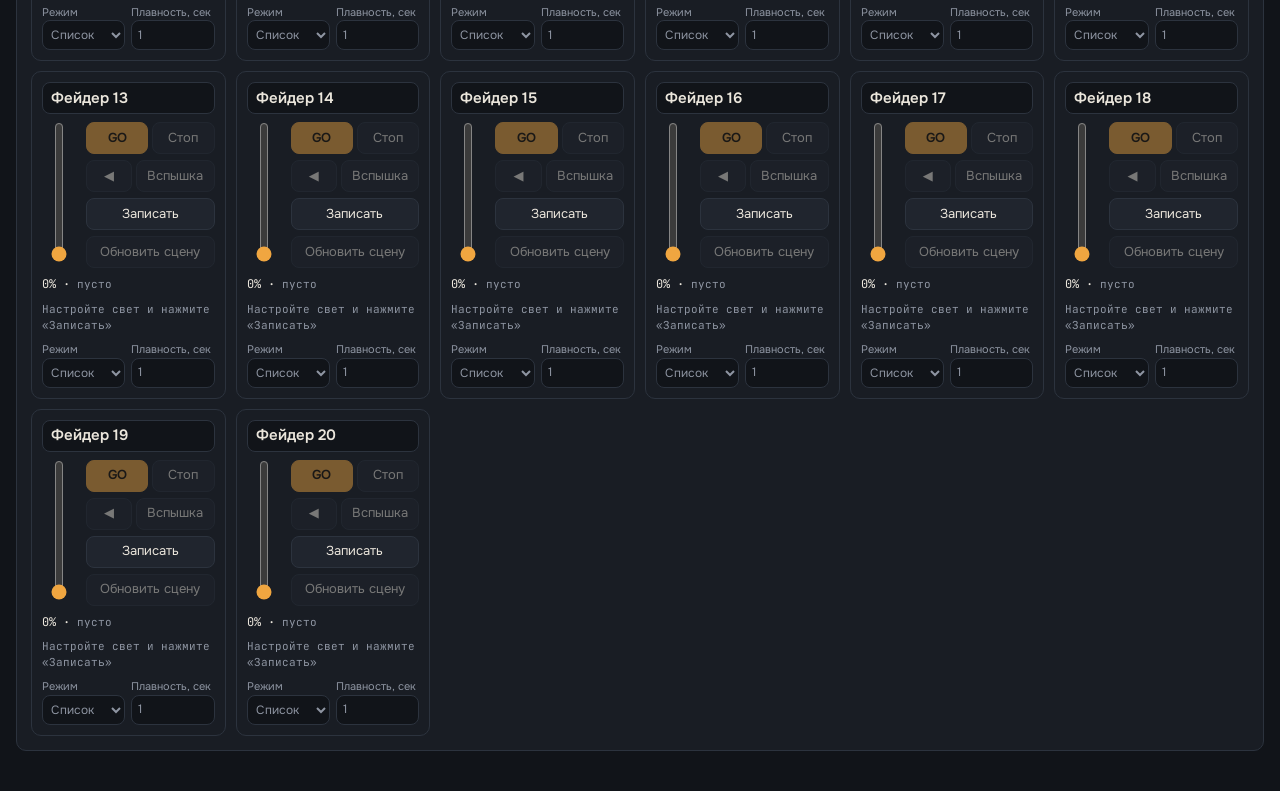
==== commit fd949fc2: "Add files via upload" ====
--- a/svet/index.html
+++ b/svet/index.html
@@ -298,6 +298,38 @@
 .bigbtns button{min-height:52px;padding:10px 20px;font-size:16px;font-weight:600}
 button.rec{background:var(--bad);border-color:var(--bad);color:#fff}
 button.go{background:var(--ok);border-color:var(--ok);color:#06140c}
+/* в.39: очередь номеров и режим «Шоу» */
+.sl-now{display:grid;grid-template-columns:minmax(0,1fr) auto;gap:6px 18px;align-items:end;margin-bottom:4px}
+.sl-now .lb{font-size:12px;color:var(--muted);text-transform:uppercase;letter-spacing:.06em}
+.sl-now .nm{font-size:20px;font-weight:600;overflow-wrap:anywhere}
+.sl-now .left{font-family:var(--f-mono);font-variant-numeric:tabular-nums;font-size:clamp(30px,6vw,48px);font-weight:600;line-height:1}
+#slList tr.cur td{background:rgba(95,211,141,.16)}
+#slList tr.nxt td{background:rgba(240,166,64,.12)}
+#slList td.nm{white-space:normal;min-width:160px}
+.sl-set{display:grid;grid-template-columns:repeat(auto-fit,minmax(250px,1fr));gap:12px 18px;margin-top:14px;align-items:start}
+.sl-set label{display:flex;gap:8px;align-items:center;flex-wrap:wrap;align-content:flex-start}
+.sl-set label.ck{flex-wrap:nowrap;align-items:flex-start}
+.sl-set label.ck input{margin-top:4px;flex:none}
+.sl-set .stk{display:flex;flex-direction:column;gap:6px;align-items:flex-start}
+.sl-set select{min-width:90px}
+#showMode{position:fixed;inset:0;z-index:5000;background:var(--bg);display:flex;flex-direction:column;gap:14px;padding:max(16px,env(safe-area-inset-top,0px)) max(16px,env(safe-area-inset-right,0px)) max(16px,env(safe-area-inset-bottom,0px)) max(16px,env(safe-area-inset-left,0px));overflow:auto}
+#showMode[hidden]{display:none}
+#showMode .sm-top{display:grid;grid-template-columns:minmax(0,1fr) auto;gap:16px;align-items:end}
+#showMode .lb{font-size:13px;color:var(--muted);text-transform:uppercase;letter-spacing:.08em}
+#smNow{font-size:clamp(24px,5vw,46px);font-weight:700;line-height:1.1;overflow-wrap:anywhere}
+#smLeft{font-family:var(--f-mono);font-variant-numeric:tabular-nums;font-size:clamp(54px,13vw,150px);font-weight:700;line-height:.95}
+#showMode .sm-next{font-size:clamp(17px,2.6vw,24px);padding:10px 14px;border:1px solid var(--line);border-radius:var(--r);background:var(--panel)}
+#smGo{min-height:clamp(90px,20vh,190px);font-size:clamp(26px,5vw,48px);font-weight:700;border-radius:18px}
+#showMode small{display:block;font-size:13px;font-weight:400;opacity:.75;margin-top:2px}
+#showMode .sm-row{display:grid;grid-template-columns:repeat(auto-fit,minmax(170px,1fr));gap:12px}
+#showMode .sm-row button{min-height:76px;font-size:20px;font-weight:600;border-radius:14px}
+#showMode .sm-gm{display:grid;grid-template-columns:auto minmax(0,1fr) 64px;gap:14px;align-items:center;font-size:18px}
+#showMode .sm-gm input{height:36px}
+#smList{display:flex;flex-wrap:wrap;gap:6px}
+#smList span{border:1px solid var(--line);border-radius:999px;padding:4px 12px;font-size:14px;color:var(--muted)}
+#smList span.cur{background:var(--ok);border-color:var(--ok);color:#06140c;font-weight:600}
+#smList span.nxt{border-color:var(--accent);color:inherit}
+#smExit{align-self:flex-start;margin-top:auto}
 @media (prefers-reduced-motion:reduce){*{transition:none!important;animation:none!important}}
 /* 3D-сцена */
 .v3grid{display:grid;grid-template-columns:minmax(0,1fr) 360px;gap:14px;align-items:start}
@@ -320,6 +352,23 @@
 body.v3dark .v3tr{opacity:.15;transition:opacity .3s}body.v3dark .v3tr:hover{opacity:1}
 </style>
 
+<div id="showMode" hidden role="dialog" aria-label="Режим «Шоу»">
+  <div class="sm-top">
+    <div><div class="lb">Сейчас</div><div id="smNow">—</div></div>
+    <div style="text-align:right"><div class="lb">до конца</div><div id="smLeft">—</div></div>
+  </div>
+  <div class="sm-next"><span class="lb">Дальше</span> <b id="smNext">—</b> <span id="smAuto" class="muted"></span></div>
+  <button id="smGo" class="go">Следующий номер ▶<small>Enter или стрелка →</small></button>
+  <div class="sm-row">
+    <button id="smPause">❚❚ Пауза<small>клавиша P</small></button>
+    <button id="smBO">Блэкаут<small>Пробел</small></button>
+    <button id="smFull">Свет на сцену<small>если что-то пошло не так</small></button>
+    <button id="smRelease" hidden>Отпустить свет<small>вернуть свет с пульта</small></button>
+  </div>
+  <div class="sm-gm"><label for="smGm">Мастер</label><input id="smGm" type="range" min="0" max="100" value="100"><span id="smGmV" class="mono">100%</span></div>
+  <div id="smList" aria-label="Номера очереди"></div>
+  <button id="smExit">Выйти из режима «Шоу»</button>
+</div>
 <link rel="manifest" href="manifest.webmanifest">
 <meta name="theme-color" content="#0f1115">
 <link rel="icon" href="icon-192.png">
@@ -328,12 +377,13 @@
 </head>
 <body>
 <header class="top">
-  <div class="brand"><span class="lamp"></span>Просто Свет <span class="mono muted" style="font-size:11px;font-weight:400;letter-spacing:0" title="Версия программы">в.38.1</span></div>
+  <div class="brand"><span class="lamp"></span>Просто Свет <span class="mono muted" style="font-size:11px;font-weight:400;letter-spacing:0" title="Версия программы">в.39</span></div>
   <span id="tlBar" class="row" hidden style="gap:6px">
     <button id="tlChip" class="state rec" title="Открыть вкладку «Спектакль»" style="min-height:34px;padding:4px 12px"><i></i><span id="tlChipTxt" class="mono"></span></button>
     <button id="tlBarPause" style="min-height:34px;padding:4px 10px" title="Пауза / продолжить">❚❚</button>
     <button id="tlBarStop" style="min-height:34px;padding:4px 10px" title="Стоп">■</button>
   </span>
+  <button id="holdChip" class="chip warn" type="button" hidden title="Свет остался от прошлого номера. Нажмите, чтобы отпустить его и вернуть свет с пульта"><span class="dot"></span><span id="holdChipTxt">Свет удерживается</span> ✕</button>
   <button id="readyChip" class="chip warn" type="button" title="Проверка перед показом"><span class="dot"></span>Проверяю…</button>
   <span id="outChip" class="chip warn" title="Куда идёт сигнал"><span class="dot"></span><span id="outTxt">Демо: без оборудования</span></span>
   <div class="gm"><label for="gm">Мастер</label><input id="gm" type="range" min="0" max="100" value="100"><span id="gmv" class="mono">100%</span></div>
@@ -562,7 +612,7 @@
     <button id="mOpen2">На второй экран</button>
     <button id="mClearAll">Убрать всё</button>
     <button id="mBlack">Затемнить</button>
-    <button id="mRemote" title="Переключать кадры с телефона (как пульт для презентации). Нужна программа «Пульт» на этом Маке">📱 Пульт с телефона</button>
+    <button id="mRemote" title="Переключать кадры и вести свет с телефона. Нужна программа «Пульт» на этом компьютере">📱 Пульт с телефона</button>
     <button id="mPv" title="Щелчок по кадру показывает его только здесь, в предпросмотре. На экран (проектор) ничего не уходит, пока не нажмёте «Вывести на экран»">👁 Предпросмотр</button>
     <button id="mPause" title="Остановить все видео на экране на текущем кадре / продолжить (клавиша P)">❚❚ Пауза</button>
     <div class="gm"><label for="mMaster">Яркость</label><input id="mMaster" type="range" min="0" max="100" value="100"><span id="mMasterV" class="mono">100%</span></div>
@@ -696,6 +746,53 @@
       <button id="pPunch" title="Стереть всё после текущего места и записать заново">● Перезаписать отсюда</button>
     </div>
   </div>
+  <div class="panel" style="margin-top:14px" id="slPanel">
+    <div class="row" style="justify-content:space-between;align-items:center;margin-bottom:6px">
+      <h2 style="margin:0">Очередь номеров</h2>
+      <span id="slHoldChip" class="state" hidden><i></i><span id="slHoldTxt">Свет удерживается</span></span>
+    </div>
+    <div class="how"><b>Концерт без пауз и скачков.</b> Соберите номера по порядку и нажимайте <b>«Следующий номер»</b>. Свет плавно перетекает из одного номера в другой, в конце номера не гаснет, музыка прошлого номера мягко уходит. Для каждого номера выберите, как он начинается: по кнопке, сразу, сам через несколько секунд или через темноту.</div>
+    <div class="sl-now">
+      <div><div class="lb">Сейчас</div><div class="nm" id="slNow">—</div></div>
+      <div style="text-align:right"><div class="lb">до конца</div><div class="left" id="slLeft">—</div></div>
+      <div style="grid-column:1/-1"><span class="lb">Дальше</span> <b id="slNextName">—</b> <span id="slAuto" class="muted"></span></div>
+    </div>
+    <div class="bigbtns">
+      <button class="go" id="slNext">▶ Начать с первого номера</button>
+      <button id="slShow" title="Только большие кнопки: ничего не сломаешь случайно">Режим «Шоу»</button>
+      <button id="slRelease" hidden title="Убрать удержанный свет: вернётся то, что стоит на пульте">Отпустить свет</button>
+      <button id="slReset" title="Следующим пойдёт первый номер очереди">⏮ С начала очереди</button>
+    </div>
+    <div class="tblwrap" style="margin-top:12px"><table id="slList"></table></div>
+    <div class="row" style="margin-top:10px">
+      <select id="slAddSel" aria-label="Какую запись добавить" style="min-width:220px;max-width:100%"></select>
+      <button id="slAdd">+ Добавить в очередь</button>
+      <button id="slAddAll" title="Все записи из «Мои спектакли» по порядку">Добавить все записи</button>
+      <button id="slClear">Очистить очередь</button>
+    </div>
+    <div class="sl-set">
+      <label>Переход света между номерами
+        <select id="slFade"><option value="0">сразу</option><option value="0.5">0,5 с</option><option value="1">1 с</option><option value="1.5">1,5 с</option><option value="2">2 с</option><option value="3">3 с</option><option value="5">5 с</option></select></label>
+      <label>Музыка прошлого номера уходит за
+        <select id="slXfa"><option value="0">сразу</option><option value="1">1 с</option><option value="2">2 с</option><option value="3">3 с</option><option value="5">5 с</option></select></label>
+      <label class="ck"><input type="checkbox" id="slHold"><span>В конце номера свет не гаснет, а остаётся</span></label>
+      <div class="stk"><label class="ck"><input type="checkbox" id="slInterOn"><span>Между номерами включать «перебивку» — свой свет для пауз</span></label>
+        <button id="slInterSave" type="button" title="Выставьте на пульте свет для пауз (например, тёплый на ведущего) и нажмите">Запомнить текущий свет</button>
+        <span id="slInterInfo" class="muted" style="font-size:13px"></span></div>
+    </div>
+    <div class="sl-set">
+      <label style="align-items:flex-start;flex-direction:column;gap:4px">Свет раньше или позже музыки <span id="slSyncV" class="mono muted">без сдвига</span>
+        <input id="slSync" type="range" min="-500" max="500" step="10" value="0" aria-label="Сдвиг света относительно музыки, миллисекунды">
+        <span class="muted" style="font-size:13px">Если на этом компьютере свет меняется раньше, чем слышно удар, — двигайте влево. Запоминается для этого компьютера.</span></label>
+      <label style="align-items:flex-start;flex-direction:column;gap:4px">Репетиция: начать с места
+        <span class="row" style="gap:8px"><input id="slFrom" type="text" inputmode="numeric" placeholder="1:20" style="width:90px" aria-label="С какого времени начать, минуты:секунды"><button id="slFromGo" type="button">▶ Играть отсюда</button></span>
+        <span class="muted" style="font-size:13px">Минуты:секунды выбранной записи. Удобно прогонять один кусок.</span></label>
+      <label style="align-items:flex-start;flex-direction:column;gap:4px">Управление с телефона
+        <button id="slRemote" type="button">📱 Пульт с телефона</button>
+        <span class="muted" style="font-size:13px">«Следующий номер», «Пауза», «Блэкаут» и мастер — с телефона из зала.</span></label>
+    </div>
+    <div id="slRemBox" hidden style="font-size:14px;line-height:1.5;padding:10px 12px;border:1px solid var(--accent);border-radius:var(--r);margin-top:10px"></div>
+  </div>
   <div class="panel" style="margin-top:14px">
     <h2>Мои спектакли <span id="tlCount" class="muted mono" style="font-size:12px"></span></h2>
     <p class="muted" style="font-size:13px;margin:0 0 10px">Каждая запись сохраняется отдельно и не стирает прошлые. Нажмите на запись, чтобы выбрать её для «Старт». «Перезаписать отсюда» создаёт новую версию, оригинал остаётся.</p>
@@ -782,7 +879,7 @@
   opt=opt||{}; if(getComputedStyle(root).position==='static') root.style.position='relative'; root.style.overflow='hidden'; root.style.background='#000';
   const shade=document.createElement('div'); shade.style.cssText='position:absolute;inset:0;background:#000;opacity:0;pointer-events:none;z-index:100000';
   root.appendChild(shade);
-  const files=new Map(), urls=new Map(), layers=new Map(); let master=1, black=false;
+  const files=new Map(), urls=new Map(), layers=new Map(), warm=new Map(); let master=1, black=false;
   const url=n=>{ if(!urls.has(n)){const f=files.get(n); if(!f) return null; urls.set(n,URL.createObjectURL(f))} return urls.get(n) };
   function setFiles(list){ for(const f of list||[]){ if(files.get(f.name)!==f){ if(urls.has(f.name)){URL.revokeObjectURL(urls.get(f.name));urls.delete(f.name)} files.set(f.name,f) } } }
   function layer(id,z){ let L=layers.get(id); if(!L){ const d=document.createElement('div'); d.style.cssText='position:absolute;inset:0;pointer-events:none'; root.insertBefore(d,shade); L={el:d,cur:null}; layers.set(id,L) } if(z!=null) L.el.style.zIndex=z; return L }
@@ -824,6 +921,7 @@
   function each(fn){ for(const L of layers.values()) if(L.cur&&L.cur.firstChild) fn(L.cur.firstChild) }
   function cmd(m){ switch(m.type){
     case 'files': setFiles(m.files); break;
+    case 'warm': { for(const n of m.names||[]){ const u=url(n); if(!u||warm.has(n)) continue; const isV=!/\.(png|jpe?g|gif|webp|bmp|svg)$/i.test(n), el=document.createElement(isV?'video':'img'); if(isV){ el.muted=true; el.preload='auto' } el.src=u; warm.set(n,el); if(warm.size>6){ const k=warm.keys().next().value, o=warm.get(k); try{o.removeAttribute('src')}catch(e){} warm.delete(k) } } break }
     case 'layers': setLayers(m.list); break;
     case 'trigger': trigger(m); break;
     case 'clear': clear(m.layer,m.dur); break;
@@ -1045,6 +1143,10 @@
 const RT={};          // рантайм фейдеров
 const rt=pb=>RT[pb.id]||(RT[pb.id]={cur:-1,prev:null,fs:0,fd:0,level:0,flash:false,ts:0,lastStep:0});
 let gm=1, blackout=false, lastPb=null;
+// в.39: удержание света в конце номера, плавный переход между номерами, «свет на сцену», сдвиг света относительно музыки
+const HOLD={look:null}, XF={from:null,t0:0,dur:0}, OUTV={}, XFK=['dim','red','green','blue','white','amber','uv','pan','tilt','zoom'];
+let fullStage=false, SYNC=0; try{ SYNC=+localStorage.getItem(KEY+'-sync')||0 }catch(e){}
+function xfStart(sec){ if(!(sec>0)){ XF.from=null; return } const from={}; for(const id in OUTV) from[id]=Object.assign({},OUTV[id]); XF.from=from; XF.t0=performance.now(); XF.dur=sec*1000 }
 let testCh=0,testV=0;
 const dmx=new Uint8Array(513), dmx2=new Uint8Array(513);
 const LN=f=>f.line===2?2:1, buf=l=>l===2?dmx2:dmx;
@@ -1095,7 +1197,7 @@
   // монтаж: свет с дорожки «Свет» (поверх фейдеров, под программером)
   if(typeof edLightOn==='function'&&edLightOn()&&EDL.cur){ const c=edlBlend(now);
     for(const id in c.values){ const v=vals[id]; if(!v) continue; const s=c.values[id]; for(const k in s) if(k in v) v[k]=s[k] }
-    const mt=nowT(now)/1000; for(const fx of c.fx) fxl.push([fx,1,null,mt]); }   // эффекты монтажа идут по времени песни — шаги попадают в доли
+    const mt=(nowT(now)+(TL.mode==='play'?SYNC:0))/1000; for(const fx of c.fx) fxl.push([fx,1,null,mt]); }   // эффекты монтажа идут по времени песни — шаги попадают в доли
   // программер
   for(const id in prog){const v=vals[id]; if(!v) continue; for(const k in prog[id]) if(k in v) v[k]=prog[id][k]}
   for(const fx of progFx) fxl.push([fx,1]);
@@ -1121,12 +1223,27 @@
   }
   // фейдер «яркость группы» (с X-Touch): поднимает яркость всех приборов группы, кто выше — тот и светит
   for(const g of show.groups||[]){ const l=GSUB[g.id]; if(!(l>0)) continue; for(const id of g.ids){ const v=vals[id]; if(v) v.dim=Math.max(v.dim||0,l) } }
+  // в.39: удержанный свет (конец номера, перебивка, темнота между номерами); программер остаётся сверху — руками можно поправить
+  if(HOLD.look){ for(const f of show.fixtures){ const h=HOLD.look[f.id]; if(h) Object.assign(vals[f.id],h) }
+    for(const id in prog){ const v=vals[id]; if(!v) continue; for(const k in prog[id]) if(k in v) v[k]=prog[id][k] } }
   if(standby) for(const f of show.fixtures){ const v=vals[f.id], p=prof(f); if(p.ch.some(c=>c.a==='pan')){ v.dim=0 } else { v.dim=.55; v.red=1; v.green=.82; v.blue=.55; v.white=1; v.amber=.6; v.uv=0 } }
+  // в.39: «Свет на сцену» — ровный светлый свет со всех приборов, кроме лучей
+  if(fullStage) for(const f of show.fixtures){ const v=vals[f.id], p=prof(f); if(p.ch.some(c=>c.a==='pan')&&!('red' in v)) continue;
+    v.dim=1; if('red' in v){ v.red=1; v.green=.9; v.blue=.75 } if('white' in v) v.white=1; if('amber' in v) v.amber=.5; if('uv' in v) v.uv=0 }
+  // в.39: плавный переход — от того, что горело в момент старта, к новому свету
+  if(XF.from){ const e=clamp((now-XF.t0)/XF.dur); if(e>=1) XF.from=null; else { const q=e*e*(3-2*e);
+    for(const f of show.fixtures){ const a=XF.from[f.id], v=vals[f.id]; if(!a) continue; const ad=a.dim||0, vd=v.dim||0;
+      for(const k of XFK){ if(!(k in v)||!(k in a)) continue;
+        if(k==='dim') v.dim=ad+(vd-ad)*q;
+        else if(ad<=.004) continue;            // из темноты: цвет и положение сразу новые, плавно растёт только яркость
+        else if(vd<=.004) v[k]=a[k];           // в темноту: цвет и положение не уезжают, плавно гаснет только яркость
+        else v[k]=a[k]+(v[k]-a[k])*q } } } }
   // вывод
   dmx.fill(0); dmx2.fill(0);
   for(const f of show.fixtures){
     const D=buf(LN(f));
     const v=vals[f.id], p=prof(f);
+    OUTV[f.id]=Object.assign({},v);
     v.dim=(blackout||f.off)?0:clamp(v.dim)*gm; v.pan=clamp(v.pan??.5); v.tilt=clamp(v.tilt??.5);
     finalVals[f.id]=v;
     const hasDim=p.ch.some(c=>c.a==='dim'), k=(!hasDim||p.vdim||v.dim<=0)?v.dim:1;
@@ -2257,7 +2374,7 @@
   for(const k of order){ const c=m.cells[k]; names[k]=c.name||String(c.file).replace(/\.[^.]+$/,''); files[k]=c.file }
   const live=Object.values(ML).map(x=>x.key).filter(k=>order.includes(k));
   if(REM.cur&&!live.includes(REM.cur)) REM.cur=live[live.length-1]||null; if(!REM.cur&&live.length) REM.cur=live[live.length-1];
-  return {type:'state',order,names,files,live,cur:REM.cur,black:!!M.black,paused:!!scrPaused,master:M.master} }
+  let sl=null; try{ sl=slInfo() }catch(e){} return {type:'state',order,names,files,live,cur:REM.cur,black:!!M.black,paused:!!scrPaused,master:M.master,sl} }
 function remSend(force){ const ws=REM.ws; if(!ws||ws.readyState!==1) return;
   const st=JSON.stringify(remState()); if(force||st!==REM.last){ REM.last=st; ws.send(st) }
   const bin=MED().bin, n=bin.filter(b=>b.thumb).length; if(force||n!==REM.thN){ REM.thN=n; const t={}; for(const b of bin) if(b.thumb) t[b.file]=b.thumb; ws.send(JSON.stringify({type:'thumbs',t})) } }
@@ -2270,14 +2387,21 @@
     case 'black': mSetBlack(!M.black,.5); break;
     case 'pause': scrPause(); break;
     case 'clear': mClearAll(false); REM.cur=null; break;
-    case 'master': mSetMaster(Math.max(0,Math.min(1,+m.v||0)),0); break }
+    case 'master': mSetMaster(Math.max(0,Math.min(1,+m.v||0)),0); break;
+    case 'slNext': slNext(); break;
+    case 'slPause': if(TL.mode==='play'||TL.mode==='pause') pauseResume(); break;
+    case 'slBO': $('#bo').click(); break;
+    case 'slFull': slFull(); break;
+    case 'slRelease': holdRelease(1); break;
+    case 'slGm': { const v=Math.max(0,Math.min(1,+m.v||0)); gm=v; $('#gm').value=Math.round(v*100); $('#gmv').textContent=Math.round(v*100)+'%'; break } }
   setTimeout(()=>remSend(),30) }
-function remUi(){ const b=$('#mRemote'); if(!b) return; const ok=REM.ws&&REM.ws.readyState===1;
+function remUi(){ try{ remUi0() }finally{ const b=$('#mRemote'), box=$('#remBox'), b2=$('#slRemote'), box2=$('#slRemBox'); if(b&&b2){ b2.classList.toggle('primary',REM.on); b2.textContent=b.textContent } if(box&&box2){ box2.hidden=box.hidden; box2.innerHTML=box.innerHTML } } }
+function remUi0(){ const b=$('#mRemote'); if(!b) return; const ok=REM.ws&&REM.ws.readyState===1;
   b.classList.toggle('primary',REM.on); b.textContent=REM.on?(ok?'📱 Пульт: на связи'+(REM.phones?' · телефонов '+REM.phones:''):'📱 Пульт: жду программу…'):'📱 Пульт с телефона';
   const box=$('#remBox'); if(!box) return; box.hidden=!REM.on;
   if(!REM.on) return;
-  box.innerHTML=ok?(`<b>На телефоне откройте:</b> ${(REM.info&&REM.info.ips&&REM.info.ips.length)?REM.info.ips.map(ip=>`<span class="mono" style="font-size:20px;color:var(--accent)">http://${ip}:${REM.info.port}</span>`).join(' или '):'<span class="muted">адрес покажет окно программы «Пульт»</span>'}<br><span class="muted">Телефон и Мак — в одной сети (например, раздача Wi-Fi с телефона). Кнопки на телефоне: ◀ Назад / Далее ▶, все кадры, «Затемнить», «Пауза». Порядок кадров — по столбцам «Композиции».</span>`)
-    :`<b>Запустите программу «Пульт»</b> на этом Маке (двойной щелчок по «Пульт с телефона.command»). <span class="muted">Как только она заработает, здесь появится адрес для телефона.</span>` }
+  box.innerHTML=ok?(`<b>На телефоне откройте:</b> ${(REM.info&&REM.info.ips&&REM.info.ips.length)?REM.info.ips.map(ip=>`<span class="mono" style="font-size:20px;color:var(--accent)">http://${ip}:${REM.info.port}</span>`).join(' или '):'<span class="muted">адрес покажет окно программы «Пульт»</span>'}<br><span class="muted">Телефон и компьютер — в одной сети (например, раздача Wi-Fi с телефона). На телефоне две вкладки. «Экран»: ◀ Назад / Далее ▶, все кадры, «Затемнить», «Пауза»; порядок кадров — по столбцам «Композиции». «Свет»: «Следующий номер», «Пауза», «Блэкаут», «Свет на сцену» и мастер.</span>`)
+    :`<b>Запустите программу «Пульт»</b> на этом компьютере: на Маке — двойной щелчок по «Пульт с телефона.command», на Windows — по «Пульт с телефона.exe». <span class="muted">Как только она заработает, здесь появится адрес для телефона.</span>` }
 function remConnect(){ if(!REM.on) return; try{ REM.ws=new WebSocket('ws://127.0.0.1:8770/app') }catch(e){ REM.t=setTimeout(remConnect,2000); return }
   REM.ws.onopen=async()=>{ remSend(true); try{ REM.info=await (await fetch('http://127.0.0.1:8770/info')).json() }catch(e){} remUi() };
   REM.ws.onmessage=e=>{ let m; try{ m=JSON.parse(e.data) }catch(_){ return } if(m.type==='cmd') remCmd(m); else if(m.type==='hub'){ REM.phones=m.phones; remUi() } };
@@ -2436,6 +2560,7 @@
   if(!keepScr) mReset();
 }
 function seek(t){
+  if(HOLD.look&&TL.mode!=='play') HOLD.look=null;
   if(isEdit()){ SEEK_T=t; TL.idx=0; TL.pausedAt=t; if(TL.audio) TL.audio.currentTime=t/1000; edApply(t,true,true); afterApply(); return }
   resetState(); const ev=tlEv(); let i=0; SEEK_T=t; pendingM=null;
   for(;i<ev.length&&ev[i].t<=t;i++) applyEv(ev[i],true);
@@ -2452,15 +2577,15 @@
     const c=capture(), d=diff(TL.last,c); TL.last=c;
     if(d){d.t=Math.round(nowT(now)); TL.rec.events.push(d)}
   } else if(TL.mode==='play'&&isEdit()){
-    const t=nowT(now); edApply(t,false,false);
+    const t=nowT(now); edApply(t+SYNC,false,false);
     const audioDone=!TL.audio||TL.audio.ended||TL.audio.paused;
-    if(t>tlDur()&&audioDone){TL.mode='idle';TL.pausedAt=Math.min(t,tlTotal());uiPlay();toast('Спектакль закончился.')}
+    if(t>tlDur()&&audioDone){TL.mode='idle';TL.pausedAt=Math.min(t,tlTotal());uiPlay();showEnded()}
   } else if(TL.mode==='play'){
-    const t=nowT(now), ev=tlEv(); let n=0;
-    while(TL.idx<ev.length&&ev[TL.idx].t<=t){applyEv(ev[TL.idx],false);TL.idx++;n++}
+    const t=nowT(now), ev=tlEv(), ta=t+SYNC; let n=0;
+    while(TL.idx<ev.length&&ev[TL.idx].t<=ta){applyEv(ev[TL.idx],false);TL.idx++;n++}
     if(n) afterApply();
     const audioEnded=TL.audio&&TL.audio.ended, noAudio=!TL.audio||TL.audio.paused;
-    if(TL.idx>=ev.length&&(audioEnded||t>=tlTotal())){ if(TL.audio) TL.audio.pause(); TL.mode='idle';TL.pausedAt=tlTotal();uiPlay();toast('Спектакль закончился.')}
+    if(TL.idx>=ev.length&&(audioEnded||t>=tlTotal())){ if(TL.audio) TL.audio.pause(); TL.mode='idle';TL.pausedAt=tlTotal();uiPlay();showEnded()}
   }
 }
 const stamp=()=>{const d=new Date();return String(d.getDate()).padStart(2,'0')+'.'+String(d.getMonth()+1).padStart(2,'0')+' '+String(d.getHours()).padStart(2,'0')+':'+String(d.getMinutes()).padStart(2,'0')};
@@ -2489,6 +2614,7 @@
   const t=nowT(); if(TL.audio) TL.audio.pause(); TL.mode='idle'; seek(t); startRec(base,t); };
 $('#pStart').onclick=()=>{ if(!tlHas()){toast('Выберите запись в «Мои спектакли» или запишите новую.');return}
   if(TL.mode==='play') return; if(TL.mode==='rec') stopAll();
+  if(HOLD.look){ xfStart(SLD().fade); HOLD.look=null }   // в.39: из удержанного света — плавно в новый номер
   let t=TL.pausedAt; if(t>=tlTotal()-50) t=0;
   if(isEdit()&&!$('#tab-edit').classList.contains('active')&&TL.mode==='idle'){ resetState(); edResetLive() }
   else if(isEdit()) edResetLive(true);
@@ -2496,7 +2622,7 @@
   if(TL.audio){TL.audio.currentTime=t/1000; TL.audio.play().catch(()=>toast('Не удалось включить музыку. Нажмите «Старт» ещё раз.'))}
   uiPlay(); };
 $('#pPause').onclick=pauseResume;
-$('#pStop').onclick=()=>{ const was=TL.mode; stopAll(); if(was==='play'||was==='pause') scrSend({type:'pause'}); if(was==='play'||was==='pause') TL.pausedAt=0; uiPlay(); };
+$('#pStop').onclick=()=>{ const was=TL.mode; try{ slStopAuto(); holdRelease(.5) }catch(e){} stopAll(); if(was==='play'||was==='pause') scrSend({type:'pause'}); if(was==='play'||was==='pause') TL.pausedAt=0; uiPlay(); };
 $('#pHome').onclick=()=>{ if(TL.mode==='rec') return; if(TL.audio) TL.audio.pause(); TL.mode='idle'; seek(0); uiPlay(); };
 $('#tlChip').onclick=()=>openTab('play');
 $('#tlBarPause').onclick=()=>{ if(TL.mode==='rec') return; pauseResume() };
@@ -2506,7 +2632,7 @@
     const playing=TL.mode==='play'; seek(t); if(playing){TL.t0=performance.now()-t; if(TL.audio) TL.audio.play().catch(()=>{})} else TL.mode='pause'; uiPlay(); };
   bar.onpointerdown=e=>{ if(!tlTotal()) return; drag=true;bar.setPointerCapture(e.pointerId);go(e)}; bar.onpointermove=e=>drag&&go(e); bar.onpointerup=()=>drag=false;})();
 // список записей
-function selectTL(id,quiet){ if(TL.mode==='rec'){toast('Сначала остановите запись.');return} if(TL.audio) TL.audio.pause(); TL.mode='idle'; curTL=id; TL.pausedAt=0; TL.idx=0; saveTLS();
+function selectTL(id,quiet){ if(TL.mode==='rec'){toast('Сначала остановите запись.');return} try{ SL.run=false; slStopAuto() }catch(e){} if(TL.audio) TL.audio.pause(); TL.mode='idle'; curTL=id; TL.pausedAt=0; TL.idx=0; saveTLS();
   try{ edResetLive(); ED.sel=null; edRender() }catch(e){}
   renderTLList(); uiPlay(); if(!quiet) toast('Выбрано: '+(curRec()?.name||''));
   const r=curRec(); if(r&&r.audioName&&r.audioName!==TL.audioName) restoreAudio(r.audioName) }
@@ -2524,6 +2650,7 @@
       <td><div class="row" style="gap:4px;flex-wrap:nowrap"><button data-pick="${r.id}" ${r.id===curTL?'disabled':''}>Выбрать</button><button data-tdel="${r.id}" ${isRec?'disabled':''}>Удалить</button></div></td></tr>`}).join('');
   t.querySelectorAll('button[data-pick]').forEach(b=>b.onclick=()=>selectTL(b.dataset.pick));
   t.querySelectorAll('[data-ren]').forEach(i=>{i.onchange=()=>{const r=TLS.find(x=>x.id===i.dataset.ren); if(r){r.name=i.value.trim()||r.name; saveTLS()}}; i.onfocus=()=>{ if(i.dataset.ren!==curTL&&TL.mode!=='rec') selectTL(i.dataset.ren) }});
+  try{ slRender() }catch(e){}
   t.querySelectorAll('[data-tdel]').forEach(b=>twoStep(b,'Точно удалить?',()=>{ const id=b.dataset.tdel; TLS=TLS.filter(x=>x.id!==id); if(curTL===id){curTL=TLS.length?TLS[TLS.length-1].id:null; TL.mode='idle'; TL.pausedAt=0} saveTLS(); renderTLList(); uiPlay(); toast('Запись удалена.') }));
 }
 // фонограмма
@@ -2567,6 +2694,7 @@
   $('#tlBarPause').hidden=m==='rec'; $('#tlBarPause').textContent=m==='pause'?'▶':'❚❚';
 }
 function frameTL(){
+  try{ slFrame() }catch(e){}
   const t=TL.mode==='rec'||TL.mode==='play'?nowT():TL.pausedAt;
   const on=TL.mode!=='idle', chip=$('#tlChip');
   $('#tlBar').hidden=!on;
@@ -2578,6 +2706,168 @@
   $('#pLbl').textContent=TL.mode==='rec'?'запись…':isEdit()?'монтаж: блоков '+edCount(curRec()):(tlEv().length?'изменений света: '+tlEv().length:'');
 }
 uiPlay();
+
+// ---------- в.39: очередь номеров — бесшовный переход от одной записи к другой ----------
+// Очередь хранится в шоу: show.setlist={items:[{id,rec,start:'btn'|'now'|'auto',wait,dark,fade}],fade,xfa,hold,inter:{on,look}}
+function SLD(){ const d=show.setlist||(show.setlist={}); if(!Array.isArray(d.items)) d.items=[]; if(d.fade==null) d.fade=1.5; if(d.xfa==null) d.xfa=2; if(d.hold==null) d.hold=true; if(!d.inter) d.inter={on:false,look:null}; return d }
+const SL={i:-1,run:false,timer:null,autoAt:0,pend:-1,pre:null,preTok:0,lastGo:0,dark:false,busy:false};
+const slRec=it=>it?TLS.find(t=>t.id===it.rec)||null:null;
+const cloneLook=o=>{ const c={}; for(const id in o){ const a=o[id], b={}; for(const k in a) b[k]=Math.round(a[k]*1000)/1000; c[id]=b } return c };
+function blackLook(){ const l={}; for(const f of show.fixtures) l[f.id]={dim:0}; return l }
+function holdLook(look,fade){ xfStart(fade); HOLD.look=look }
+function holdRelease(fade){ if(!HOLD.look) return; xfStart(fade==null?.5:fade); HOLD.look=null; SL.dark=false }
+function slStopAuto(){ clearTimeout(SL.timer); SL.timer=null; SL.autoAt=0; SL.pend=-1 }
+function slArm(i,sec){ slStopAuto(); SL.pend=i; SL.autoAt=performance.now()+sec*1000; SL.timer=setTimeout(()=>{ SL.timer=null; SL.autoAt=0; SL.pend=-1; slGo(i,{skipDark:true}) },sec*1000) }
+// музыка прошлого номера мягко уходит, пока начинается следующий
+function fadeOutAudio(a,url,sec){ const v0=a.volume, t0=performance.now(); const iv=setInterval(()=>{ const e=(performance.now()-t0)/(sec*1000);
+  if(e>=1||a.paused||a.ended){ clearInterval(iv); try{a.pause()}catch(_){} if(url) try{URL.revokeObjectURL(url)}catch(_){} return }
+  a.volume=Math.max(0,v0*(1-e)*(1-e)) },40) }
+function slMakeAudio(f,name){ if(!(f instanceof File)) f=new File([f],name); const url=URL.createObjectURL(f), audio=new Audio(url); audio.preload='auto'; try{audio.load()}catch(e){} return {name,file:f,url,audio} }
+async function slAudioFor(name){
+  if(SL.pre&&SL.pre.name===name){ const p=SL.pre; SL.pre=null; return p }
+  let f=null; if(TL.audioFile&&TL.audioName===name) f=TL.audioFile; else { try{ f=await IDB.get('audio:'+name) }catch(e){} }
+  return f?slMakeAudio(f,name):null }
+// пока идёт номер — заранее готовим следующий: музыку и первые футажи
+function slPreload(i){ const r=slRec(SLD().items[i]), tok=++SL.preTok;
+  if(SL.pre&&(!r||SL.pre.name!==r.audioName)){ try{URL.revokeObjectURL(SL.pre.url)}catch(e){} SL.pre=null }
+  if(!r) return;
+  if(r.audioName&&!SL.pre) IDB.get('audio:'+r.audioName).then(f=>{ if(f&&tok===SL.preTok&&!SL.pre) SL.pre=slMakeAudio(f,r.audioName) }).catch(()=>{});
+  try{ if(r.type==='edit'&&r.tracks){ const names=[...new Set(Object.values(r.tracks.layers||{}).flat().filter(b=>b&&b.clip&&b.start<3000).map(b=>b.clip.file))].filter(n=>MF.has(n)); if(names.length) scrSend({type:'warm',names}) } }catch(e){} }
+// запуск номера i: свет перетекает из того, что горит сейчас; музыка прошлого номера уходит
+async function slGo(i,o){ o=o||{}; const d=SLD(), it=d.items[i], r=slRec(it);
+  if(!it){ toast('Очередь закончилась — это был последний номер.'); return }
+  if(!r){ toast('Запись этого номера удалена. Уберите строку из очереди.'); return }
+  if(TL.mode==='rec'){ toast('Сначала остановите запись.'); return }
+  if(SL.busy) return;
+  slStopAuto(); SL.lastGo=performance.now();
+  const fade=it.fade==null?d.fade:it.fade;
+  if(it.dark&&!o.skipDark&&!SL.dark){   // «через темноту»: мягко гасим сцену и уводим музыку, потом запускаем номер
+    const a=TL.audio, u=TL.audioUrl;
+    if(a){ if(TL.mode==='play'&&!a.paused&&d.xfa>0){ TL.audio=null; TL.audioUrl=null; TL.audioName=null; TL.audioFile=null; fadeOutAudio(a,u,d.xfa) } else { try{a.pause()}catch(e){} } }
+    if(TL.mode!=='idle'){ TL.mode='idle'; TL.pausedAt=0; uiPlay() }
+    holdLook(blackLook(),fade); SL.dark=true; SL.run=true; SL.i=i-1;
+    slArm(i,Math.max(.3,fade)+.2); slRender(); return }
+  SL.busy=true; let pre=null;
+  try{ if(r.audioName) pre=await slAudioFor(r.audioName) }catch(e){}
+  SL.busy=false;
+  const old=TL.audio, oldUrl=TL.audioUrl;
+  if(old){ if(TL.mode==='play'&&!old.paused&&!old.ended&&d.xfa>0) fadeOutAudio(old,oldUrl,d.xfa); else { try{old.pause()}catch(e){} if(oldUrl) try{URL.revokeObjectURL(oldUrl)}catch(e){} } }
+  TL.audio=pre?pre.audio:null; TL.audioUrl=pre?pre.url:null; TL.audioName=pre?pre.name:null; TL.audioFile=pre?pre.file:null;
+  if(TL.audio) TL.audio.onloadedmetadata=()=>{ uiPlay(); try{ if(edTab()) edRender() }catch(e){} };
+  $('#pAudioOff').hidden=!TL.audio; ED.peaks=null; ED.peaksStale=!!TL.audio;
+  if(r.audioName&&!pre) toast('Музыка «'+r.audioName+'» не найдена — номер пойдёт без неё. Выберите файлы в блоке «Фонограмма».',8000);
+  xfStart(fade); HOLD.look=null; SL.dark=false;
+  TL.mode='idle'; curTL=r.id; TL.pausedAt=0; TL.idx=0; saveTLS();
+  try{ edResetLive(); ED.sel=null; if(edTab()) edRender() }catch(e){}
+  SL.i=i; SL.run=true;
+  uiPlay(); $('#pStart').click();
+  renderTLList(); slRender(); slPreload(i+1);
+}
+function slNext(){ const d=SLD(); if(!d.items.length){ toast('Очередь пуста. Добавьте номера на вкладке «Спектакль».'); return }
+  if(SL.busy||performance.now()-SL.lastGo<1000) return;          // защита от двойного нажатия
+  const i=SL.pend>=0?SL.pend:SL.i+1;
+  if(i>=d.items.length){ toast('Это был последний номер. Нажмите «С начала очереди», чтобы пройти заново.'); return }
+  slGo(i,{skipDark:SL.dark}) }
+// номер закончился: свет остаётся (или перебивка, или темнота), следующий номер — как задано в очереди
+function showEnded(){ const d=SLD(), inQ=SL.run&&SL.i>=0&&slRec(d.items[SL.i])===curRec(), nx=inQ?d.items[SL.i+1]:null, onEd=edTab();
+  if(!inQ) SL.run=false;
+  if(nx&&nx.dark){ holdLook(blackLook(),nx.fade==null?d.fade:nx.fade); SL.dark=true }
+  else if(d.inter.on&&d.inter.look&&!onEd) holdLook(cloneLook(d.inter.look),d.fade);
+  else if(d.hold&&!onEd) holdLook(cloneLook(OUTV),0);
+  if(!inQ){ toast('Спектакль закончился.'+(HOLD.look?' Свет остался — «Стоп» его отпустит.':'')); return }
+  if(!nx){ toast('Это был последний номер очереди.'); slRender(); return }
+  const nr=slRec(nx), fade=nx.fade==null?d.fade:nx.fade, dk=nx.dark?Math.max(.3,fade)+.2:0;
+  if(nx.start==='now') slArm(SL.i+1,dk);
+  else if(nx.start==='auto') slArm(SL.i+1,Math.max(+nx.wait||0,dk));
+  else toast('Номер закончился. Дальше «'+(nr?nr.name:'?')+'» — нажмите «Следующий номер».',6000);
+  slRender() }
+function slFull(){ xfStart(.4); fullStage=!fullStage; if(fullStage&&blackout) $('#bo').click(); slLastKey='' }
+function slInfo(){ const d=SLD(), cur=curRec(), act=TL.mode==='play'||TL.mode==='pause';
+  const ni=SL.pend>=0?SL.pend:SL.i+1, nIt=d.items[ni], nr=slRec(nIt), total=tlTotal(), t=TL.mode==='play'?nowT():TL.pausedAt;
+  return {now:act&&cur?cur.name:'', mode:TL.mode, left:act&&total?Math.max(0,Math.ceil((total-t)/1000)):-1,
+    next:nr?nr.name:'', nextHow:nIt?((nIt.dark?'через темноту, ':'')+(nIt.start==='now'?'начнётся сразу':nIt.start==='auto'?'начнётся сам через '+(+nIt.wait||0)+' с':'по кнопке')):'',
+    auto:SL.autoAt?Math.max(0,Math.ceil((SL.autoAt-performance.now())/1000)):0, hold:!!HOLD.look, dark:!!(HOLD.look&&SL.dark),
+    i:SL.i, ni, n:d.items.length, run:SL.run, bo:!!blackout, gm:Math.round(gm*100), full:fullStage} }
+let slLastKey='';
+function slFrame(){ const hc=$('#holdChip'), hh=!HOLD.look; if(hc.hidden!==hh){ hc.hidden=hh; $('#holdChipTxt').textContent=SL.dark?'Темнота между номерами':'Свет удерживается' }
+  const sm=$('#showMode'), on=sm&&!sm.hidden, pa=$('#tab-play').classList.contains('active'); if(!pa&&!on) return;
+  const s=slInfo(), key=JSON.stringify(s); if(key===slLastKey) return; slLastKey=key;
+  const set=(q,t)=>{ const el=$(q); if(el&&el.textContent!==t) el.textContent=t };
+  const nowTxt=s.now||(s.dark?'Темнота между номерами':s.hold?'Свет удерживается':'—'), left=s.left>=0?fmt(s.left*1000):'—';
+  const nextTxt=s.next||(s.n?'номера закончились':'—'), autoTxt=s.auto?('начнётся сам через '+s.auto+' с'):(s.next?s.nextHow:'');
+  const goTxt=!s.n?'Следующий номер':(s.ni===0&&!s.run?'Начать с первого номера':(s.ni>=s.n?'Номера закончились':'Следующий номер'));
+  set('#slNow',nowTxt); set('#slLeft',left); set('#slNextName',nextTxt); set('#slAuto',autoTxt); set('#slNext','▶ '+goTxt);
+  $('#slRelease').hidden=!s.hold; $('#slHoldChip').hidden=!s.hold; set('#slHoldTxt',s.dark?'Темнота между номерами':'Свет удерживается');
+  set('#smNow',nowTxt); set('#smLeft',left); set('#smNext',nextTxt); set('#smAuto',autoTxt);
+  const goH=esc(goTxt)+' ▶<small>Enter или стрелка →</small>'; if($('#smGo').dataset.h!==goH){ $('#smGo').innerHTML=goH; $('#smGo').dataset.h=goH }
+  const pH=(s.mode==='pause'?'▶ Продолжить':'❚❚ Пауза')+'<small>клавиша P</small>'; if($('#smPause').dataset.h!==pH){ $('#smPause').innerHTML=pH; $('#smPause').dataset.h=pH }
+  $('#smPause').disabled=!(s.mode==='play'||s.mode==='pause'); $('#smBO').classList.toggle('on',s.bo); $('#smFull').classList.toggle('on',s.full); $('#smRelease').hidden=!s.hold;
+  if(document.activeElement!==$('#smGm')) $('#smGm').value=s.gm; set('#smGmV',s.gm+'%');
+  document.querySelectorAll('#slList tr[data-i],#smList span[data-i]').forEach(el=>{ const i=+el.dataset.i; el.classList.toggle('cur',s.run&&i===s.i&&s.mode!=='idle'); el.classList.toggle('nxt',i===s.ni) });
+}
+function slRender(){ const t=$('#slList'); if(!t) return; const d=SLD(); slLastKey='';
+  const sel=$('#slAddSel'), used=new Set(d.items.map(x=>x.rec));
+  sel.innerHTML=TLS.length?TLS.map(r=>`<option value="${r.id}">${esc(r.name)}${used.has(r.id)?' — уже в очереди':''}</option>`).join(''):'<option value="">сначала запишите или загрузите спектакли</option>';
+  const firstFree=TLS.find(r=>!used.has(r.id)); if(firstFree) sel.value=firstFree.id;
+  $('#slFade').value=String(d.fade); $('#slXfa').value=String(d.xfa); $('#slHold').checked=!!d.hold; $('#slInterOn').checked=!!(d.inter.on&&d.inter.look);
+  $('#slInterInfo').textContent=d.inter.look?'свет для пауз запомнен':'свет для пауз ещё не запомнен';
+  const o=(v,l,c)=>`<option value="${v}"${String(c)===String(v)?' selected':''}>${l}</option>`;
+  if(!d.items.length) t.innerHTML='<tr><td class="muted">Очередь пуста. Выберите запись ниже и нажмите «Добавить в очередь» — или «Добавить все записи».</td></tr>';
+  else t.innerHTML='<tr><th>№</th><th>Номер</th><th>Длина</th><th>Как начинается</th><th>Темнота</th><th>Переход света</th><th></th></tr>'+d.items.map((it,i)=>{ const r=slRec(it), fv=it.fade==null?'':it.fade;
+    return `<tr data-i="${i}"><td class="mono">${i+1}</td><td class="nm">${r?esc(r.name):'<span class="muted">запись удалена</span>'}</td><td class="mono">${r?fmt(r.dur):'—'}</td>
+      <td><div class="row" style="gap:6px;flex-wrap:nowrap"><select data-k="start" aria-label="Как начинается номер ${i+1}">${o('btn','по кнопке',it.start)}${o('now','сразу после прошлого',it.start)}${o('auto','сам через…',it.start)}</select>${it.start==='auto'?`<input data-k="wait" type="number" min="0" max="600" step="1" value="${+it.wait||0}" style="width:72px" aria-label="Через сколько секунд"><span class="muted">с</span>`:''}</div></td>
+      <td><label class="row" style="gap:6px;flex-wrap:nowrap"><input type="checkbox" data-k="dark"${it.dark?' checked':''}>через темноту</label></td>
+      <td><select data-k="fade" aria-label="Переход света в номер ${i+1}">${o('','как у всех',fv)}${o(0,'сразу',fv)}${o(0.5,'0,5 с',fv)}${o(1,'1 с',fv)}${o(1.5,'1,5 с',fv)}${o(2,'2 с',fv)}${o(3,'3 с',fv)}${o(5,'5 с',fv)}</select></td>
+      <td><div class="row" style="gap:4px;flex-wrap:nowrap"><button data-a="go" title="Запустить этот номер сейчас">▶</button><button data-a="up" title="Выше"${i?'':' disabled'}>▲</button><button data-a="dn" title="Ниже"${i<d.items.length-1?'':' disabled'}>▼</button><button data-a="del" title="Убрать из очереди">✕</button></div></td></tr>` }).join('');
+  $('#smList').innerHTML=d.items.map((it,i)=>{ const r=slRec(it); return `<span data-i="${i}">${i+1}. ${r?esc(r.name):'—'}</span>` }).join('');
+  try{ slFrame() }catch(e){} }
+$('#slNext').onclick=slNext; $('#smGo').onclick=slNext;
+$('#slReset').onclick=()=>{ slStopAuto(); SL.i=-1; SL.run=false; SL.dark=false; slRender(); toast('Следующим пойдёт первый номер очереди.') };
+$('#holdChip').onclick=$('#slRelease').onclick=$('#smRelease').onclick=()=>{ slStopAuto(); holdRelease(1); slLastKey='' };
+const slNewItem=id=>({id:uid(),rec:id,start:'btn',wait:5,dark:false,fade:null});
+$('#slAdd').onclick=()=>{ const id=$('#slAddSel').value; if(!id){ toast('Сначала запишите или загрузите спектакли.'); return } SLD().items.push(slNewItem(id)); save(); slRender() };
+$('#slAddAll').onclick=()=>{ const d=SLD(), have=new Set(d.items.map(x=>x.rec)); let n=0; for(const r of TLS) if(!have.has(r.id)){ d.items.push(slNewItem(r.id)); n++ } save(); slRender(); toast(n?'Добавлено номеров: '+n+'. Порядок можно поменять стрелками ▲ ▼.':'Все записи уже в очереди.') };
+twoStep($('#slClear'),'Точно очистить?',()=>{ slStopAuto(); SLD().items=[]; SL.i=-1; SL.run=false; save(); slRender() });
+$('#slList').onchange=e=>{ const tr=e.target.closest('tr[data-i]'), k=e.target.dataset.k; if(!tr||!k) return; const it=SLD().items[+tr.dataset.i]; if(!it) return;
+  if(k==='start') it.start=e.target.value; else if(k==='wait') it.wait=Math.max(0,Math.min(600,+e.target.value||0)); else if(k==='dark') it.dark=e.target.checked; else if(k==='fade') it.fade=e.target.value===''?null:+e.target.value;
+  save(); slRender() };
+$('#slList').onclick=e=>{ const b=e.target.closest('button[data-a]'); if(!b) return; const d=SLD(), i=+b.closest('tr').dataset.i, a=b.dataset.a, curId=d.items[SL.i]?d.items[SL.i].id:null;
+  if(a==='go'){ SL.lastGo=0; slGo(i); return }
+  if(a==='up'&&i>0) [d.items[i-1],d.items[i]]=[d.items[i],d.items[i-1]];
+  else if(a==='dn'&&i<d.items.length-1) [d.items[i+1],d.items[i]]=[d.items[i],d.items[i+1]];
+  else if(a==='del') d.items.splice(i,1);
+  if(curId){ const ni=d.items.findIndex(x=>x.id===curId); SL.i=ni>=0?ni:Math.min(SL.i-1,d.items.length-1) }
+  slStopAuto(); save(); slRender() };
+$('#slFade').onchange=e=>{ SLD().fade=+e.target.value; save() };
+$('#slXfa').onchange=e=>{ SLD().xfa=+e.target.value; save() };
+$('#slHold').onchange=e=>{ SLD().hold=e.target.checked; save() };
+$('#slInterOn').onchange=e=>{ const d=SLD(); if(e.target.checked&&!d.inter.look){ e.target.checked=false; toast('Сначала выставьте на пульте свет для пауз и нажмите «Запомнить текущий свет».',6000); return } d.inter.on=e.target.checked; save() };
+$('#slInterSave').onclick=e=>{ e.preventDefault(); const d=SLD(); d.inter.look=cloneLook(OUTV); d.inter.on=true; save(); slRender(); toast('Запомнено: этот свет будет включаться между номерами.') };
+function slSyncUi(){ $('#slSync').value=SYNC; $('#slSyncV').textContent=SYNC>0?('свет раньше на '+SYNC+' мс'):SYNC<0?('свет позже на '+(-SYNC)+' мс'):'без сдвига' }
+$('#slSync').oninput=e=>{ SYNC=+e.target.value||0; try{ localStorage.setItem(KEY+'-sync',String(SYNC)) }catch(_){} slSyncUi() };
+$('#slFromGo').onclick=()=>{ let t=parseT($('#slFrom').value);
+  if(t==null){ toast('Напишите время как минуты:секунды, например 1:20.'); return } if(!tlHas()){ toast('Сначала выберите запись в «Мои спектакли».'); return } if(TL.mode==='rec') return;
+  if(TL.mode==='play') pauseResume(); t=Math.max(0,Math.min(t,tlTotal()-1000));
+  if(HOLD.look){ xfStart(.5); HOLD.look=null } TL.pausedAt=t; $('#pStart').click() };
+$('#slFrom').onkeydown=e=>{ if(e.key==='Enter') $('#slFromGo').click() };
+$('#slRemote').onclick=()=>remSet(!REM.on);
+// режим «Шоу»: только большие кнопки
+function smSet(on){ $('#showMode').hidden=!on; slLastKey=''; try{ if(document.activeElement) document.activeElement.blur() }catch(e){} }
+$('#slShow').onclick=()=>{ if(!SLD().items.length){ toast('Сначала добавьте номера в очередь.'); return } smSet(true) };
+twoStep($('#smExit'),'Нажмите ещё раз, чтобы выйти',()=>smSet(false));
+$('#smPause').onclick=()=>{ if(TL.mode==='play'||TL.mode==='pause') pauseResume() };
+$('#smBO').onclick=()=>$('#bo').click();
+$('#smFull').onclick=slFull;
+$('#smGm').oninput=e=>{ gm=e.target.value/100; $('#gm').value=e.target.value; $('#gmv').textContent=e.target.value+'%'; try{ midiOut('gm',gm) }catch(_){} };
+document.addEventListener('keydown',e=>{ const sm=$('#showMode'); if(!sm||sm.hidden) return;
+  if(e.code==='Space') return;                                   // пробел — блэкаут, как всегда
+  if(e.ctrlKey||e.metaKey||e.altKey) return;
+  e.stopPropagation();
+  if(e.key==='Enter'||e.key==='ArrowRight'){ e.preventDefault(); if(!e.repeat) slNext() }
+  else if(e.code==='KeyP'){ e.preventDefault(); if(!e.repeat&&(TL.mode==='play'||TL.mode==='pause')) pauseResume() }
+  else if(['ArrowUp','ArrowDown','ArrowLeft'].includes(e.key)) e.preventDefault();
+},true);
+slRender(); slSyncUi();
 
 // ---------- монтаж: дорожки по времени, как в видеоредакторе ----------
 // Монтаж хранится в том же списке, что и записи спектаклей: {type:'edit', tracks:{light:[...], layers:{lid:[...]}}, markers:[...]}
@@ -3040,6 +3330,7 @@
   if(++edFrameN%10===0){ edLiveMarks(); $('#edProgClear').hidden=!(Object.keys(prog).length||progFx.length) }
 }
 function edOpen(){
+  HOLD.look=null; if(ED.peaksStale&&TL.audioFile){ ED.peaksStale=false; try{ edAudioChanged(TL.audioFile) }catch(e){} }
   const pv=$('#preview'); if(pv&&pv.parentElement!==$('#edPrevSlot')) $('#edPrevSlot').appendChild(pv);
   renderEdBin(); edRender(); $('#edZoom').value=edPps2z(ED.pps);
   if(isEdit()&&TL.mode==='idle') edApply(TL.pausedAt,true,false);
@@ -3204,7 +3495,7 @@
   try{frameEdit()}catch(e){}
   requestAnimationFrame(frame);
 }
-function renderAll(){try{renderXtc()}catch(e){}  try{renderScreenAll()}catch(e){} renderStage();renderProg();renderPals();pbDirty=true;renderPatch();renderDraft();monBuilt=false;if($('#tab-monitor').classList.contains('active'))buildMonitor()}
+function renderAll(){try{slRender()}catch(e){} try{renderXtc()}catch(e){}  try{renderScreenAll()}catch(e){} renderStage();renderProg();renderPals();pbDirty=true;renderPatch();renderDraft();monBuilt=false;if($('#tab-monitor').classList.contains('active'))buildMonitor()}
 try{ if(localStorage.getItem(KEY+'-help')==='0'){document.body.classList.add('nohelp');$('#helpBtn').classList.remove('on')} const t=localStorage.getItem(KEY+'-tab'); if(t&&document.getElementById('tab-'+t)) openTab(t)}catch(e){}
 renderAll();
 try{t81Panel()}catch(e){console.error(e)}
